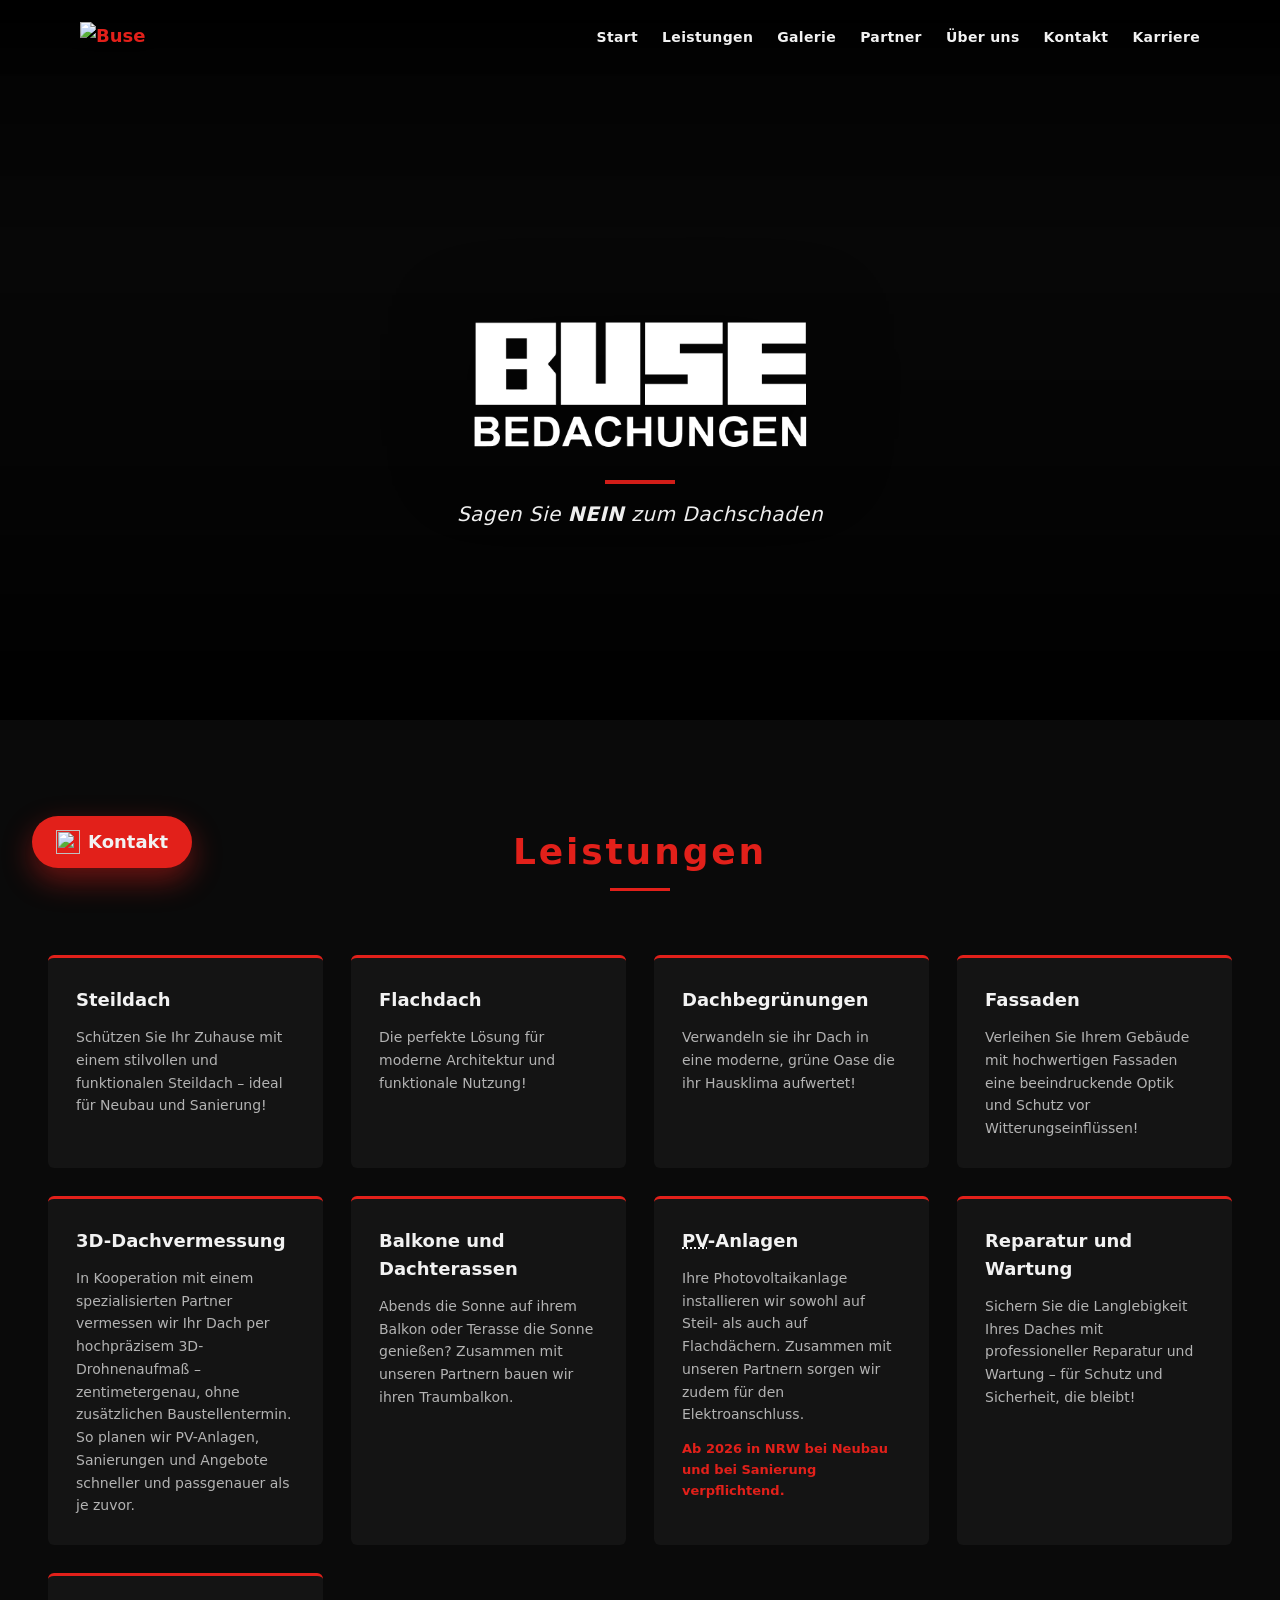
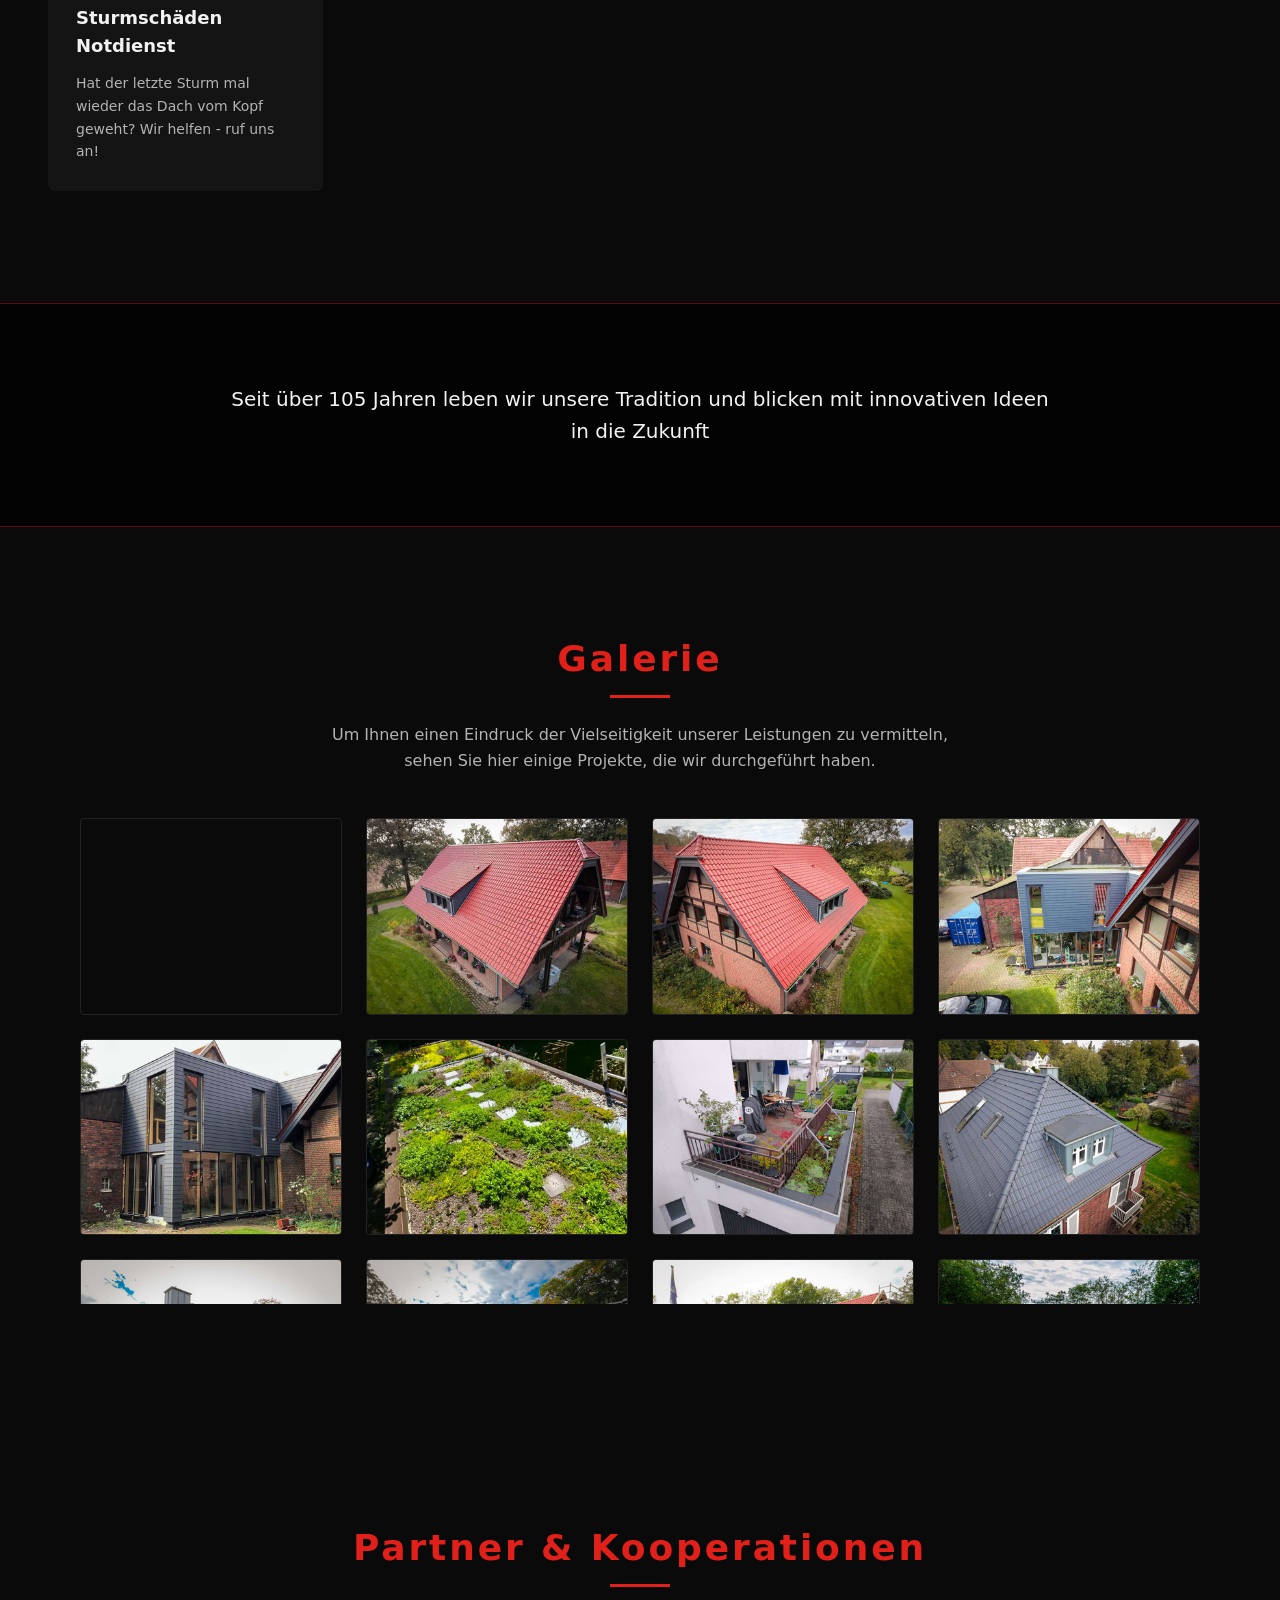
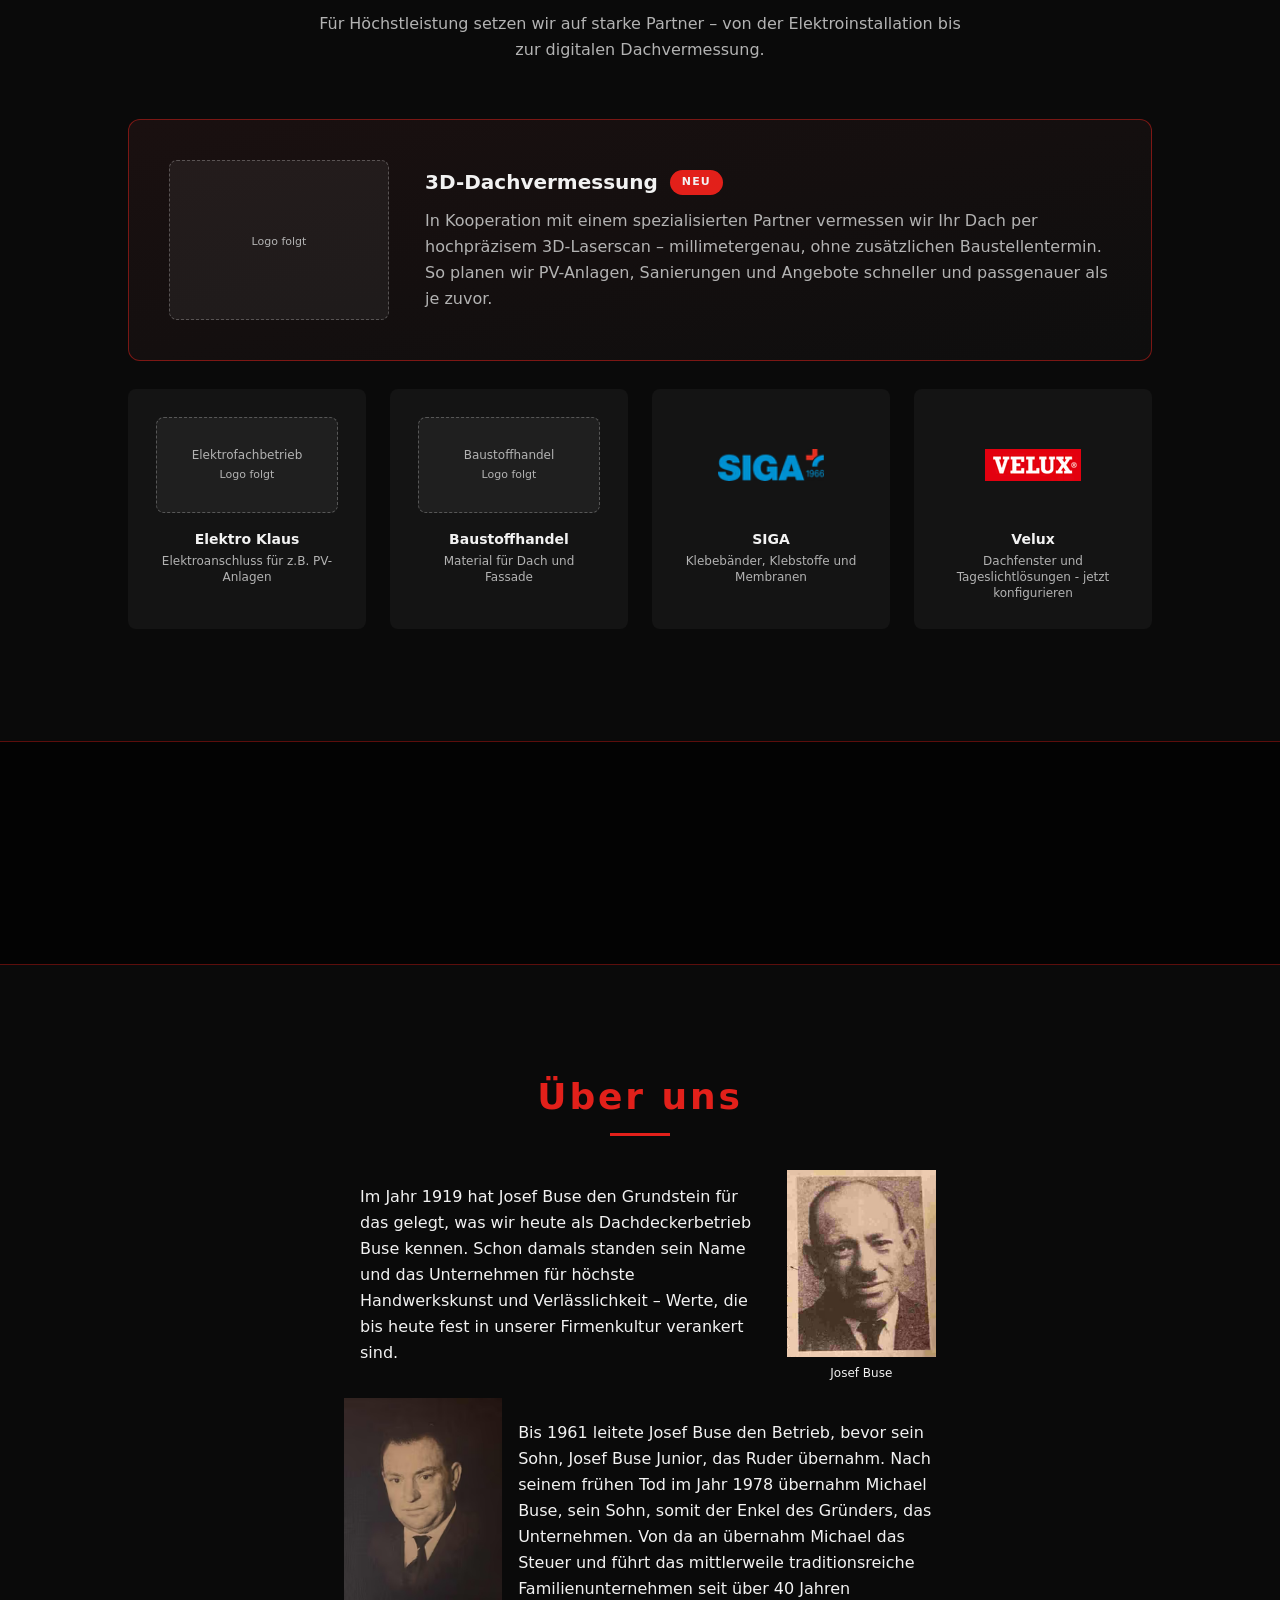
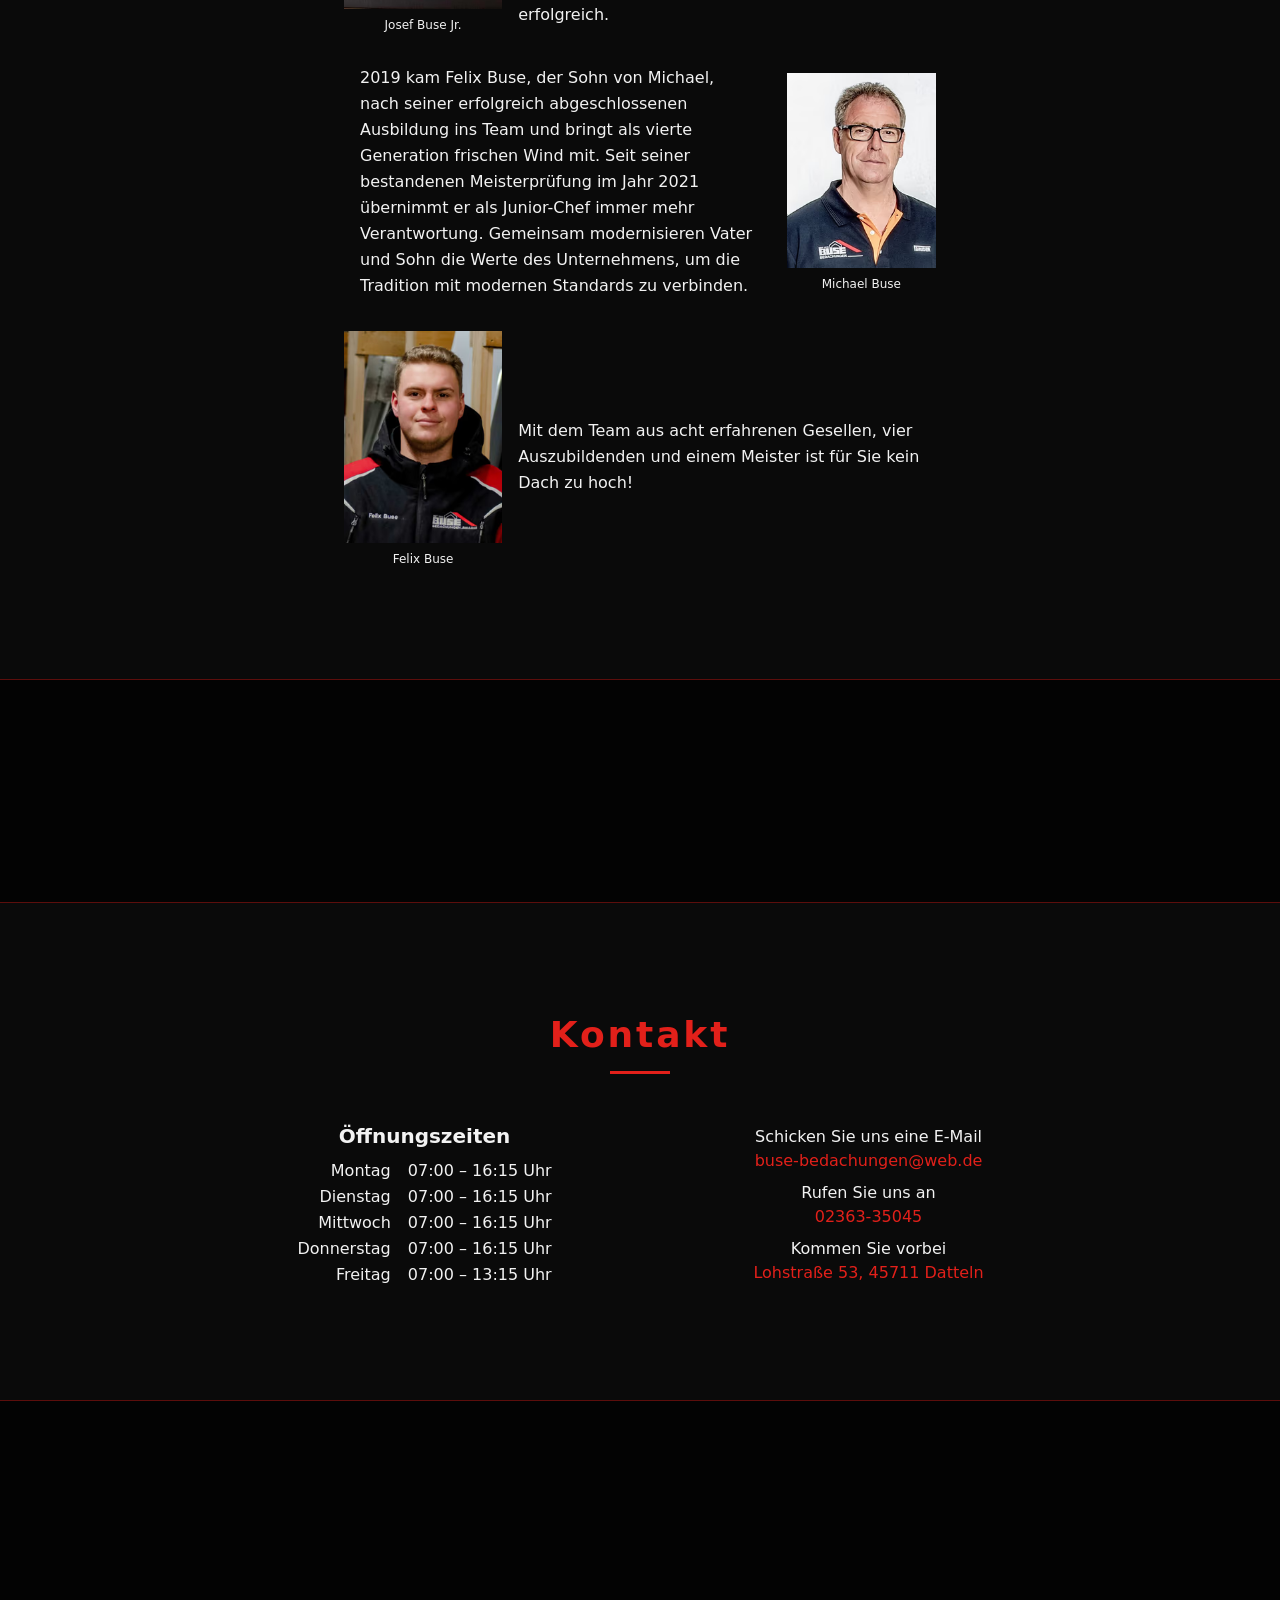
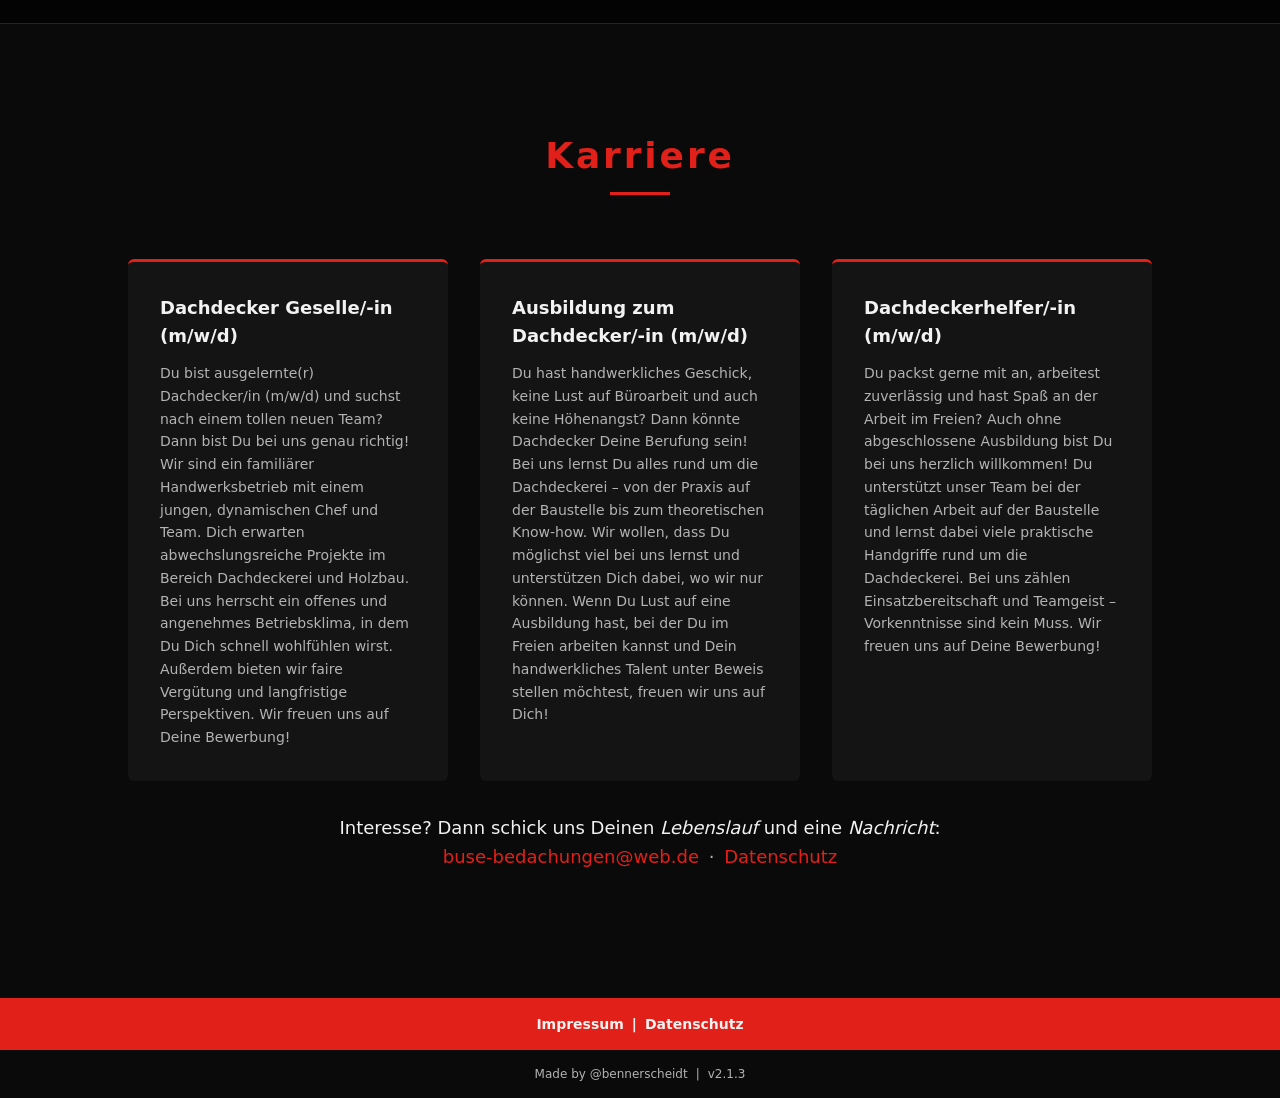
==== index.html @ 9f58c15f "gooooooo" ====
<!DOCTYPE html>
<html lang="de" class="scroll-smooth">

<head>
  <meta charset="UTF-8" />
  <meta name="viewport" content="width=device-width, initial-scale=1.0" />
  
  <script>document.documentElement.classList.add('js');</script>
  <meta name="description" content="Buse Bedachungen bietet Dacharbeiten, Balkons, und Sturmschaden-Notdienste in Datteln. Kontaktieren Sie uns für hochwertige Bedachungen!">
  <meta property="og:title" content="Buse Bedachungen – Dachdecker in Datteln" />
  <meta property="og:description" content="Professionelle Dacharbeiten, Balkon und Sturmschaden-Notdienst in Datteln." />
  <meta property="og:image" content="https://buse-bedachungen.de/logo/BuseLogo.png" />
  <meta property="og:image:alt" content="Logo von Buse Bedachungen" />
  <meta property="og:url" content="https://buse-bedachungen.de" />
  <meta property="og:type" content="website" />
  <meta property="og:locale" content="de_DE" />
  <meta name="twitter:card" content="summary_large_image" />

  <title>Buse Bedachungen | Datteln</title>

  <link rel="icon" type="image/x-icon" href="/logo/favicon.ico">
  <style>*,:after,:before{--tw-border-spacing-x:0;--tw-border-spacing-y:0;--tw-translate-x:0;--tw-translate-y:0;--tw-rotate:0;--tw-skew-x:0;--tw-skew-y:0;--tw-scale-x:1;--tw-scale-y:1;--tw-pan-x: ;--tw-pan-y: ;--tw-pinch-zoom: ;--tw-scroll-snap-strictness:proximity;--tw-gradient-from-position: ;--tw-gradient-via-position: ;--tw-gradient-to-position: ;--tw-ordinal: ;--tw-slashed-zero: ;--tw-numeric-figure: ;--tw-numeric-spacing: ;--tw-numeric-fraction: ;--tw-ring-inset: ;--tw-ring-offset-width:0px;--tw-ring-offset-color:#fff;--tw-ring-color:rgba(59,130,246,.5);--tw-ring-offset-shadow:0 0 #0000;--tw-ring-shadow:0 0 #0000;--tw-shadow:0 0 #0000;--tw-shadow-colored:0 0 #0000;--tw-blur: ;--tw-brightness: ;--tw-contrast: ;--tw-grayscale: ;--tw-hue-rotate: ;--tw-invert: ;--tw-saturate: ;--tw-sepia: ;--tw-drop-shadow: ;--tw-backdrop-blur: ;--tw-backdrop-brightness: ;--tw-backdrop-contrast: ;--tw-backdrop-grayscale: ;--tw-backdrop-hue-rotate: ;--tw-backdrop-invert: ;--tw-backdrop-opacity: ;--tw-backdrop-saturate: ;--tw-backdrop-sepia: ;--tw-contain-size: ;--tw-contain-layout: ;--tw-contain-paint: ;--tw-contain-style: }::backdrop{--tw-border-spacing-x:0;--tw-border-spacing-y:0;--tw-translate-x:0;--tw-translate-y:0;--tw-rotate:0;--tw-skew-x:0;--tw-skew-y:0;--tw-scale-x:1;--tw-scale-y:1;--tw-pan-x: ;--tw-pan-y: ;--tw-pinch-zoom: ;--tw-scroll-snap-strictness:proximity;--tw-gradient-from-position: ;--tw-gradient-via-position: ;--tw-gradient-to-position: ;--tw-ordinal: ;--tw-slashed-zero: ;--tw-numeric-figure: ;--tw-numeric-spacing: ;--tw-numeric-fraction: ;--tw-ring-inset: ;--tw-ring-offset-width:0px;--tw-ring-offset-color:#fff;--tw-ring-color:rgba(59,130,246,.5);--tw-ring-offset-shadow:0 0 #0000;--tw-ring-shadow:0 0 #0000;--tw-shadow:0 0 #0000;--tw-shadow-colored:0 0 #0000;--tw-blur: ;--tw-brightness: ;--tw-contrast: ;--tw-grayscale: ;--tw-hue-rotate: ;--tw-invert: ;--tw-saturate: ;--tw-sepia: ;--tw-drop-shadow: ;--tw-backdrop-blur: ;--tw-backdrop-brightness: ;--tw-backdrop-contrast: ;--tw-backdrop-grayscale: ;--tw-backdrop-hue-rotate: ;--tw-backdrop-invert: ;--tw-backdrop-opacity: ;--tw-backdrop-saturate: ;--tw-backdrop-sepia: ;--tw-contain-size: ;--tw-contain-layout: ;--tw-contain-paint: ;--tw-contain-style: }/*! tailwindcss v3.4.13 | MIT License | https://tailwindcss.com*/*,:after,:before{box-sizing:border-box;border:0 solid #e5e7eb}:after,:before{--tw-content:""}:host,html{line-height:1.5;-webkit-text-size-adjust:100%;-moz-tab-size:4;-o-tab-size:4;tab-size:4;font-family:ui-sans-serif,system-ui,sans-serif,Apple Color Emoji,Segoe UI Emoji,Segoe UI Symbol,Noto Color Emoji;font-feature-settings:normal;font-variation-settings:normal;-webkit-tap-highlight-color:transparent}body{margin:0;line-height:inherit}hr{height:0;color:inherit;border-top-width:1px}abbr:where([title]){-webkit-text-decoration:underline dotted;text-decoration:underline dotted}h1,h2,h3,h4,h5,h6{font-size:inherit;font-weight:inherit}a{color:inherit;text-decoration:inherit}b,strong{font-weight:bolder}code,kbd,pre,samp{font-family:ui-monospace,SFMono-Regular,Menlo,Monaco,Consolas,Liberation Mono,Courier New,monospace;font-feature-settings:normal;font-variation-settings:normal;font-size:1em}small{font-size:80%}sub,sup{font-size:75%;line-height:0;position:relative;vertical-align:baseline}sub{bottom:-.25em}sup{top:-.5em}table{text-indent:0;border-color:inherit;border-collapse:collapse}button,input,optgroup,select,textarea{font-family:inherit;font-feature-settings:inherit;font-variation-settings:inherit;font-size:100%;font-weight:inherit;line-height:inherit;letter-spacing:inherit;color:inherit;margin:0;padding:0}button,select{text-transform:none}button,input:where([type=button]),input:where([type=reset]),input:where([type=submit]){-webkit-appearance:button;background-color:transparent;background-image:none}:-moz-focusring{outline:auto}:-moz-ui-invalid{box-shadow:none}progress{vertical-align:baseline}::-webkit-inner-spin-button,::-webkit-outer-spin-button{height:auto}[type=search]{-webkit-appearance:textfield;outline-offset:-2px}::-webkit-search-decoration{-webkit-appearance:none}::-webkit-file-upload-button{-webkit-appearance:button;font:inherit}summary{display:list-item}blockquote,dd,dl,figure,h1,h2,h3,h4,h5,h6,hr,p,pre{margin:0}fieldset{margin:0}fieldset,legend{padding:0}menu,ol,ul{list-style:none;margin:0;padding:0}dialog{padding:0}textarea{resize:vertical}input::-moz-placeholder,textarea::-moz-placeholder{opacity:1;color:#9ca3af}input::placeholder,textarea::placeholder{opacity:1;color:#9ca3af}[role=button],button{cursor:pointer}:disabled{cursor:default}audio,canvas,embed,iframe,img,object,svg,video{display:block;vertical-align:middle}img,video{max-width:100%;height:auto}[hidden]{display:none}.sr-only{position:absolute;width:1px;height:1px;padding:0;margin:-1px;overflow:hidden;clip:rect(0,0,0,0);white-space:nowrap;border-width:0}.collapse{visibility:collapse}.fixed{position:fixed}.absolute{position:absolute}.relative{position:relative}.inset-0{inset:0}.bottom-28{bottom:7rem}.bottom-4{bottom:1rem}.left-0{left:0}.left-2{left:.5rem}.left-4{left:1rem}.right-0{right:0}.right-2{right:.5rem}.right-4{right:1rem}.top-0{top:0}.top-1\/2{top:50%}.top-4{top:1rem}.-z-10{z-index:-10}.z-10{z-index:10}.z-20{z-index:20}.z-30{z-index:30}.z-40{z-index:40}.m-0{margin:0}.mx-1{margin-left:.25rem;margin-right:.25rem}.mx-8{margin-left:2rem;margin-right:2rem}.mx-auto{margin-left:auto;margin-right:auto}.mb-24{margin-bottom:6rem}.mb-4{margin-bottom:1rem}.mb-6{margin-bottom:1.5rem}.mb-8{margin-bottom:2rem}.ml-2{margin-left:.5rem}.ml-4{margin-left:1rem}.mr-2{margin-right:.5rem}.mt-1{margin-top:.25rem}.mt-10{margin-top:2.5rem}.mt-14{margin-top:3.5rem}.mt-16{margin-top:4rem}.mt-2{margin-top:.5rem}.mt-3{margin-top:.75rem}.mt-4{margin-top:1rem}.mt-6{margin-top:1.5rem}.mt-7{margin-top:1.75rem}.block{display:block}.inline-block{display:inline-block}.inline{display:inline}.flex{display:flex}.inline-flex{display:inline-flex}.table{display:table}.grid{display:grid}.hidden{display:none}.aspect-\[4\/3\]{aspect-ratio:4/3}.h-1{height:.25rem}.h-1\/6{height:16.666667%}.h-24{height:6rem}.h-32{height:8rem}.h-40{height:10rem}.h-5{height:1.25rem}.h-56{height:14rem}.h-7{height:1.75rem}.h-8{height:2rem}.h-\[3px\]{height:3px}.h-\[70vh\]{height:70vh}.h-auto{height:auto}.h-full{height:100%}.h-lvh{height:100lvh}.max-h-64{max-height:16rem}.max-h-\[80vh\]{max-height:80vh}.min-h-\[44px\]{min-height:44px}.w-32{width:8rem}.w-44{width:11rem}.w-5{width:1.25rem}.w-7{width:1.75rem}.w-8{width:2rem}.w-\[60px\]{width:60px}.w-\[70px\]{width:70px}.w-auto{width:auto}.w-full{width:100%}.min-w-\[44px\]{min-width:44px}.max-w-3xl{max-width:48rem}.max-w-5xl{max-width:64rem}.max-w-7xl{max-width:80rem}.max-w-\[90vw\]{max-width:90vw}.max-w-full{max-width:100%}.max-w-none{max-width:none}.max-w-prose{max-width:65ch}.shrink-0{flex-shrink:0}.-translate-y-1\/2{--tw-translate-y:-50%}.-translate-y-1\/2,.rotate-180{transform:translate(var(--tw-translate-x),var(--tw-translate-y)) rotate(var(--tw-rotate)) skewX(var(--tw-skew-x)) skewY(var(--tw-skew-y)) scaleX(var(--tw-scale-x)) scaleY(var(--tw-scale-y))}.rotate-180{--tw-rotate:180deg}.transform{transform:translate(var(--tw-translate-x),var(--tw-translate-y)) rotate(var(--tw-rotate)) skewX(var(--tw-skew-x)) skewY(var(--tw-skew-y)) scaleX(var(--tw-scale-x)) scaleY(var(--tw-scale-y))}.animate-\[pulseGlow_4s_ease-in-out_infinite\]{animation:pulseGlow 4s ease-in-out infinite}.grid-cols-3{grid-template-columns:repeat(3,minmax(0,1fr))}.flex-row{flex-direction:row}.flex-col{flex-direction:column}.flex-col-reverse{flex-direction:column-reverse}.flex-wrap{flex-wrap:wrap}.items-center{align-items:center}.justify-start{justify-content:flex-start}.justify-center{justify-content:center}.justify-between{justify-content:space-between}.justify-around{justify-content:space-around}.gap-1{gap:.25rem}.gap-2{gap:.5rem}.gap-3{gap:.75rem}.gap-4{gap:1rem}.gap-6{gap:1.5rem}.gap-7{gap:1.75rem}.gap-8{gap:2rem}.gap-9{gap:2.25rem}.space-x-6>:not([hidden])~:not([hidden]){--tw-space-x-reverse:0;margin-right:calc(1.5rem*var(--tw-space-x-reverse));margin-left:calc(1.5rem*(1 - var(--tw-space-x-reverse)))}.space-y-2>:not([hidden])~:not([hidden]){--tw-space-y-reverse:0;margin-top:calc(.5rem*(1 - var(--tw-space-y-reverse)));margin-bottom:calc(.5rem*var(--tw-space-y-reverse))}.space-y-4>:not([hidden])~:not([hidden]){--tw-space-y-reverse:0;margin-top:calc(1rem*(1 - var(--tw-space-y-reverse)));margin-bottom:calc(1rem*var(--tw-space-y-reverse))}.space-y-6>:not([hidden])~:not([hidden]){--tw-space-y-reverse:0;margin-top:calc(1.5rem*(1 - var(--tw-space-y-reverse)));margin-bottom:calc(1.5rem*var(--tw-space-y-reverse))}.space-y-8>:not([hidden])~:not([hidden]){--tw-space-y-reverse:0;margin-top:calc(2rem*(1 - var(--tw-space-y-reverse)));margin-bottom:calc(2rem*var(--tw-space-y-reverse))}.divide-y>:not([hidden])~:not([hidden]){--tw-divide-y-reverse:0;border-top-width:calc(1px*(1 - var(--tw-divide-y-reverse)));border-bottom-width:calc(1px*var(--tw-divide-y-reverse))}.divide-white\/10>:not([hidden])~:not([hidden]){border-color:hsla(0,0%,100%,.1)}.overflow-hidden{overflow:hidden}.overflow-y-auto{overflow-y:auto}.scroll-smooth{scroll-behavior:smooth}.rounded{border-radius:.25rem}.rounded-full{border-radius:9999px}.rounded-lg{border-radius:.5rem}.rounded-md{border-radius:.375rem}.rounded-xl{border-radius:.75rem}.border{border-width:1px}.border-y{border-top-width:1px;border-bottom-width:1px}.border-b-2{border-bottom-width:2px}.border-l-\[3px\]{border-left-width:3px}.border-t{border-top-width:1px}.border-t-\[3px\]{border-top-width:3px}.border-dashed{border-style:dashed}.border-\[\#222\]{--tw-border-opacity:1;border-color:rgb(34 34 34/var(--tw-border-opacity))}.border-primary{--tw-border-opacity:1;border-color:rgb(226 32 26/var(--tw-border-opacity))}.border-primary\/40{border-color:rgba(226,32,26,.4)}.border-primary\/50{border-color:rgba(226,32,26,.5)}.border-transparent{border-color:transparent}.border-white\/25{border-color:hsla(0,0%,100%,.25)}.bg-background{--tw-bg-opacity:1;background-color:rgb(10 10 10/var(--tw-bg-opacity))}.bg-black{--tw-bg-opacity:1;background-color:rgb(0 0 0/var(--tw-bg-opacity))}.bg-primary{--tw-bg-opacity:1;background-color:rgb(226 32 26/var(--tw-bg-opacity))}.bg-surface{--tw-bg-opacity:1;background-color:rgb(20 20 20/var(--tw-bg-opacity))}.bg-transparent{background-color:transparent}.bg-white\/5{background-color:hsla(0,0%,100%,.05)}.bg-opacity-65{--tw-bg-opacity:0.65}.bg-\[linear-gradient\(180deg\2c rgba\(0\2c 0\2c 0\2c 0\.75\)_0\%\2c rgba\(0\2c 0\2c 0\2c 0\.25\)_35\%\2c rgba\(0\2c 0\2c 0\2c 0\.55\)_70\%\2c rgba\(0\2c 0\2c 0\2c 0\.92\)_100\%\)\]{background-image:linear-gradient(180deg,rgba(0,0,0,.75),rgba(0,0,0,.25) 35%,rgba(0,0,0,.55) 70%,rgba(0,0,0,.92))}.bg-\[url\(\'\/img\/BackgroundY\.jpg\'\)\]{background-image:url(/img/BackgroundY.jpg)}.bg-gradient-to-b{background-image:linear-gradient(to bottom,var(--tw-gradient-stops))}.bg-gradient-to-br{background-image:linear-gradient(to bottom right,var(--tw-gradient-stops))}.from-\[\#1a1010\]{--tw-gradient-from:#1a1010 var(--tw-gradient-from-position);--tw-gradient-to:rgba(26,16,16,0) var(--tw-gradient-to-position);--tw-gradient-stops:var(--tw-gradient-from),var(--tw-gradient-to)}.from-surface{--tw-gradient-from:#141414 var(--tw-gradient-from-position);--tw-gradient-to:hsla(0,0%,8%,0) var(--tw-gradient-to-position);--tw-gradient-stops:var(--tw-gradient-from),var(--tw-gradient-to)}.to-\[\#0e0e0e\]{--tw-gradient-to:#0e0e0e var(--tw-gradient-to-position)}.to-background{--tw-gradient-to:#0a0a0a var(--tw-gradient-to-position)}.bg-cover{background-size:cover}.bg-center{background-position:50%}.object-contain{-o-object-fit:contain;object-fit:contain}.object-cover{-o-object-fit:cover;object-fit:cover}.p-0{padding:0}.p-12{padding:3rem}.p-4{padding:1rem}.p-6{padding:1.5rem}.p-7{padding:1.75rem}.p-8{padding:2rem}.px-3{padding-left:.75rem;padding-right:.75rem}.px-4{padding-left:1rem;padding-right:1rem}.px-5{padding-left:1.25rem;padding-right:1.25rem}.px-6{padding-left:1.5rem;padding-right:1.5rem}.py-1{padding-top:.25rem;padding-bottom:.25rem}.py-20{padding-top:5rem;padding-bottom:5rem}.py-3{padding-top:.75rem;padding-bottom:.75rem}.py-4{padding-top:1rem;padding-bottom:1rem}.pb-5{padding-bottom:1.25rem}.pb-8{padding-bottom:2rem}.pr-4{padding-right:1rem}.pt-11{padding-top:2.75rem}.pt-4{padding-top:1rem}.pt-6{padding-top:1.5rem}.pt-8{padding-top:2rem}.text-left{text-align:left}.text-center{text-align:center}.text-right{text-align:right}.text-2xl{font-size:1.5rem;line-height:2rem}.text-3xl{font-size:1.875rem;line-height:2.25rem}.text-\[11px\]{font-size:11px}.text-\[13px\]{font-size:13px}.text-lg{font-size:1.125rem;line-height:1.75rem}.text-sm{font-size:.875rem;line-height:1.25rem}.text-xl{font-size:1.25rem;line-height:1.75rem}.text-xs{font-size:.75rem;line-height:1rem}.font-bold{font-weight:700}.font-extrabold{font-weight:800}.font-medium{font-weight:500}.font-normal{font-weight:400}.font-semibold{font-weight:600}.italic{font-style:italic}.leading-relaxed{line-height:1.625}.tracking-\[0\.08em\]{letter-spacing:.08em}.tracking-\[0\.1em\]{letter-spacing:.1em}.tracking-wide{letter-spacing:.025em}.text-muted{--tw-text-opacity:1;color:rgb(179 179 179/var(--tw-text-opacity))}.text-primary{--tw-text-opacity:1;color:rgb(226 32 26/var(--tw-text-opacity))}.text-text{--tw-text-opacity:1;color:rgb(242 242 242/var(--tw-text-opacity))}.shadow{--tw-shadow:0 1px 3px 0 rgba(0,0,0,.1),0 1px 2px -1px rgba(0,0,0,.1);--tw-shadow-colored:0 1px 3px 0 var(--tw-shadow-color),0 1px 2px -1px var(--tw-shadow-color)}.shadow,.shadow-\[0_12px_30px_rgba\(226\2c 32\2c 26\2c 0\.45\)\]{box-shadow:var(--tw-ring-offset-shadow,0 0 #0000),var(--tw-ring-shadow,0 0 #0000),var(--tw-shadow)}.shadow-\[0_12px_30px_rgba\(226\2c 32\2c 26\2c 0\.45\)\]{--tw-shadow:0 12px 30px rgba(226,32,26,.45);--tw-shadow-colored:0 12px 30px var(--tw-shadow-color)}.shadow-\[0_20px_40px_rgba\(0\2c 0\2c 0\2c 0\.55\)\]{--tw-shadow:0 20px 40px rgba(0,0,0,.55);--tw-shadow-colored:0 20px 40px var(--tw-shadow-color)}.shadow-\[0_20px_40px_rgba\(0\2c 0\2c 0\2c 0\.55\)\],.shadow-md{box-shadow:var(--tw-ring-offset-shadow,0 0 #0000),var(--tw-ring-shadow,0 0 #0000),var(--tw-shadow)}.shadow-md{--tw-shadow:0 4px 6px -1px rgba(0,0,0,.1),0 2px 4px -2px rgba(0,0,0,.1);--tw-shadow-colored:0 4px 6px -1px var(--tw-shadow-color),0 2px 4px -2px var(--tw-shadow-color)}.outline{outline-style:solid}.drop-shadow-\[0_10px_40px_rgba\(0\2c 0\2c 0\2c 0\.6\)\]{--tw-drop-shadow:drop-shadow(0 10px 40px rgba(0,0,0,.6))}.drop-shadow-\[0_10px_40px_rgba\(0\2c 0\2c 0\2c 0\.6\)\],.drop-shadow-\[0_2px_8px_rgba\(0\2c 0\2c 0\2c 0\.95\)\]{filter:var(--tw-blur) var(--tw-brightness) var(--tw-contrast) var(--tw-grayscale) var(--tw-hue-rotate) var(--tw-invert) var(--tw-saturate) var(--tw-sepia) var(--tw-drop-shadow)}.drop-shadow-\[0_2px_8px_rgba\(0\2c 0\2c 0\2c 0\.95\)\]{--tw-drop-shadow:drop-shadow(0 2px 8px rgba(0,0,0,.95))}.transition{transition-property:color,background-color,border-color,text-decoration-color,fill,stroke,opacity,box-shadow,transform,filter,-webkit-backdrop-filter;transition-property:color,background-color,border-color,text-decoration-color,fill,stroke,opacity,box-shadow,transform,filter,backdrop-filter;transition-property:color,background-color,border-color,text-decoration-color,fill,stroke,opacity,box-shadow,transform,filter,backdrop-filter,-webkit-backdrop-filter;transition-timing-function:cubic-bezier(.4,0,.2,1);transition-duration:.15s}.transition-colors{transition-property:color,background-color,border-color,text-decoration-color,fill,stroke;transition-timing-function:cubic-bezier(.4,0,.2,1);transition-duration:.15s}.transition-transform{transition-property:transform;transition-timing-function:cubic-bezier(.4,0,.2,1);transition-duration:.15s}.duration-300{transition-duration:.3s}.ease-in-out{transition-timing-function:cubic-bezier(.4,0,.2,1)}:root{--scrollbar-track:#0a0a0a;--scrollbar-thumb:#e2201a;--scrollbar-thumb-hover:#ff5a52}html{scrollbar-width:thin;scrollbar-color:var(--scrollbar-thumb) var(--scrollbar-track)}*{-webkit-tap-highlight-color:transparent}[hidden]{display:none!important}html{scroll-padding-top:6rem}:focus-visible{outline:3px solid #fff;outline-offset:3px;border-radius:2px}.nav-bar-overlay{background-image:linear-gradient(180deg,rgba(0,0,0,.85),rgba(0,0,0,.45),transparent);transition:background-color .3s ease}.nav-bar-overlay.is-scrolled{background-image:none;background-color:#0a0a0a;box-shadow:0 1px 0 rgba(226,32,26,.35)}.addGlow.is-glowing{text-shadow:0 0 5px #e2201a,0 0 10px #e2201a,0 0 20px #e2201a}.js .reveal{opacity:0;transform:translateY(24px);transition:opacity .25s ease,transform .25s ease}.js .reveal.is-revealed{opacity:1;transform:none}@media (prefers-reduced-motion:reduce){.js .reveal{opacity:1;transform:none}}.menu-panel{clip-path:inset(0 0 100% 0);transition:clip-path .35s ease}.menu-panel.is-open{clip-path:inset(0 0 0 0)}.menu-open{height:100dvh;display:flex;flex-direction:column}.menu-open #menu-container{flex:1 1 auto;overscroll-behavior:contain}@keyframes heroLogoFlyIn{0%{transform:translateY(-64px)}to{transform:translateY(0)}}.hero-logo-flyin{animation:heroLogoFlyIn .8s cubic-bezier(.16,1,.3,1) both}@keyframes pulseGlow{0%,to{box-shadow:0 0 0 0 rgba(226,32,26,.35),0 20px 50px rgba(0,0,0,.6)}50%{box-shadow:0 0 0 14px rgba(226,32,26,.05),0 20px 50px rgba(0,0,0,.6)}}@media (prefers-reduced-motion:reduce){*,:after,:before{animation-duration:.01ms!important;animation-iteration-count:1!important;transition-duration:.01ms!important;scroll-behavior:auto!important}}::-webkit-scrollbar{width:12px;height:12px}::-webkit-scrollbar-track{background:var(--scrollbar-track)}::-webkit-scrollbar-thumb{background:var(--scrollbar-thumb);border-radius:6px;border:3px solid var(--scrollbar-track);background-clip:padding-box}::-webkit-scrollbar-thumb:hover{background:var(--scrollbar-thumb-hover);background-clip:padding-box}::-webkit-scrollbar-corner{background:var(--scrollbar-track)}.gallery-limit{height:30.4rem}.gallery-tile picture{display:block;height:100%}.backdrop\:bg-black\/75::backdrop{background-color:rgba(0,0,0,.75)}.hover\:-translate-y-\[3px\]:hover{--tw-translate-y:-3px}.hover\:-translate-y-\[3px\]:hover,.hover\:scale-\[1\.03\]:hover{transform:translate(var(--tw-translate-x),var(--tw-translate-y)) rotate(var(--tw-rotate)) skewX(var(--tw-skew-x)) skewY(var(--tw-skew-y)) scaleX(var(--tw-scale-x)) scaleY(var(--tw-scale-y))}.hover\:scale-\[1\.03\]:hover{--tw-scale-x:1.03;--tw-scale-y:1.03}.hover\:scale-\[1\.04\]:hover{--tw-scale-x:1.04;--tw-scale-y:1.04;transform:translate(var(--tw-translate-x),var(--tw-translate-y)) rotate(var(--tw-rotate)) skewX(var(--tw-skew-x)) skewY(var(--tw-skew-y)) scaleX(var(--tw-scale-x)) scaleY(var(--tw-scale-y))}.hover\:border-primary:hover{--tw-border-opacity:1;border-color:rgb(226 32 26/var(--tw-border-opacity))}.hover\:text-primaryHover:hover{--tw-text-opacity:1;color:rgb(255 90 82/var(--tw-text-opacity))}.hover\:underline:hover{text-decoration-line:underline}.hover\:shadow-\[0_0_0_1px_rgba\(226\2c 32\2c 26\2c 0\.4\)\2c 0_10px_26px_rgba\(226\2c 32\2c 26\2c 0\.18\)\]:hover{--tw-shadow:0 0 0 1px rgba(226,32,26,.4),0 10px 26px rgba(226,32,26,.18);--tw-shadow-colored:0 0 0 1px var(--tw-shadow-color),0 10px 26px var(--tw-shadow-color);box-shadow:var(--tw-ring-offset-shadow,0 0 #0000),var(--tw-ring-shadow,0 0 #0000),var(--tw-shadow)}.hover\:shadow-\[0_16px_40px_rgba\(226\2c 32\2c 26\2c 0\.3\)\]:hover{--tw-shadow:0 16px 40px rgba(226,32,26,.3);--tw-shadow-colored:0 16px 40px var(--tw-shadow-color);box-shadow:var(--tw-ring-offset-shadow,0 0 #0000),var(--tw-ring-shadow,0 0 #0000),var(--tw-shadow)}.focus\:not-sr-only:focus{position:static;width:auto;height:auto;padding:0;margin:0;overflow:visible;clip:auto;white-space:normal}.focus\:absolute:focus{position:absolute}.focus\:left-2:focus{left:.5rem}.focus\:top-2:focus{top:.5rem}.focus\:z-50:focus{z-index:50}.focus\:bg-background:focus{--tw-bg-opacity:1;background-color:rgb(10 10 10/var(--tw-bg-opacity))}.focus\:px-4:focus{padding-left:1rem;padding-right:1rem}.focus\:py-3:focus{padding-top:.75rem;padding-bottom:.75rem}.focus\:text-text:focus{--tw-text-opacity:1;color:rgb(242 242 242/var(--tw-text-opacity))}.focus\:outline:focus{outline-style:solid}.focus\:outline-2:focus{outline-width:2px}.focus\:outline-offset-2:focus{outline-offset:2px}.group:hover .group-hover\:text-primaryHover{--tw-text-opacity:1;color:rgb(255 90 82/var(--tw-text-opacity))}.group:hover .group-hover\:underline{text-decoration-line:underline}@media (min-width:640px){.sm\:bottom-8{bottom:2rem}.sm\:left-8{left:2rem}.sm\:m-4{margin:1rem}.sm\:mt-0{margin-top:0}.sm\:block{display:block}.sm\:grid{display:grid}.sm\:hidden{display:none}.sm\:h-24{height:6rem}.sm\:h-6{height:1.5rem}.sm\:h-\[80vh\]{height:80vh}.sm\:max-h-80{max-height:20rem}.sm\:w-10\/12{width:83.333333%}.sm\:w-24{width:6rem}.sm\:w-56{width:14rem}.sm\:w-6{width:1.5rem}.sm\:w-\[220px\]{width:220px}.sm\:grid-cols-2{grid-template-columns:repeat(2,minmax(0,1fr))}.sm\:grid-cols-\[220px_1fr\]{grid-template-columns:220px 1fr}.sm\:flex-row{flex-direction:row}.sm\:items-start{align-items:flex-start}.sm\:space-x-4>:not([hidden])~:not([hidden]){--tw-space-x-reverse:0;margin-right:calc(1rem*var(--tw-space-x-reverse));margin-left:calc(1rem*(1 - var(--tw-space-x-reverse)))}.sm\:space-y-0>:not([hidden])~:not([hidden]){--tw-space-y-reverse:0;margin-top:calc(0px*(1 - var(--tw-space-y-reverse)));margin-bottom:calc(0px*var(--tw-space-y-reverse))}.sm\:bg-\[url\(\'\/img\/BackgroundX2\.jpg\'\)\]{background-image:url(/img/BackgroundX2.jpg)}.sm\:p-10{padding:2.5rem}.sm\:px-12{padding-left:3rem;padding-right:3rem}.sm\:px-6{padding-left:1.5rem;padding-right:1.5rem}.sm\:py-28{padding-top:7rem;padding-bottom:7rem}.sm\:text-4xl{font-size:2.25rem;line-height:2.5rem}.sm\:shadow-\[5px_5px_15px_5px_rgba\(0\2c 0\2c 0\2c 1\)\]{--tw-shadow:5px 5px 15px 5px #000;--tw-shadow-colored:5px 5px 15px 5px var(--tw-shadow-color);box-shadow:var(--tw-ring-offset-shadow,0 0 #0000),var(--tw-ring-shadow,0 0 #0000),var(--tw-shadow)}}@media (min-width:768px){.md\:fixed{position:fixed}.md\:mx-2{margin-left:.5rem;margin-right:.5rem}.md\:mx-auto{margin-left:auto;margin-right:auto}.md\:block{display:block}.md\:flex{display:flex}.md\:hidden{display:none}.md\:h-36{height:9rem}.md\:w-2\/5{width:40%}.md\:w-3\/4{width:75%}.md\:w-4\/6{width:66.666667%}.md\:text-xl{font-size:1.25rem;line-height:1.75rem}}@media (min-width:1024px){.lg\:w-2\/6{width:33.333333%}.lg\:grid-cols-3{grid-template-columns:repeat(3,minmax(0,1fr))}.lg\:grid-cols-4{grid-template-columns:repeat(4,minmax(0,1fr))}.lg\:items-center{align-items:center}.lg\:px-8{padding-left:2rem;padding-right:2rem}}@media (min-width:1280px){.xl\:mx-16{margin-left:4rem;margin-right:4rem}.xl\:w-1\/2{width:50%}}</style>
</head>
<!--

Hey, cool you're here.
Found something wrong or need a site?

Contact me via github: https://github.com/NilsBennerscheidt

-->



<body class="bg-background text-text">
  
<a href="#main"
  class="sr-only focus:not-sr-only focus:absolute focus:z-50 focus:top-2 focus:left-2 focus:bg-background focus:text-text focus:px-4 focus:py-3 focus:outline focus:outline-2 focus:outline-offset-2">
  Zum Hauptinhalt springen
</a>

<nav class="fixed top-0 z-10 w-full " aria-label="Hauptnavigation">
  <div class="w-full shrink-0 p-4 flex justify-between items-center nav-bar-overlay"
    data-nav-overlay>
    <div class="w-full xl:mx-16 flex justify-between items-center">
      <a id="logo-container" href="#" class="text-lg font-bold text-primary">
        
        <img src="/logo/BuseLogoWeb.svg" alt="Buse Bedachungen – zur Startseite"
          class="h-8 drop-shadow-[0_2px_8px_rgba(0,0,0,0.95)]" width="120" height="32">
      </a>
      <ul class="hidden md:flex space-x-6 text-sm font-semibold tracking-wide">
        <li><a href="#" class="inline-flex items-center min-h-[44px] border-b-2 border-transparent hover:border-primary hover:text-primaryHover transition-colors">Start</a></li>
        <li><a href="#services" class="inline-flex items-center min-h-[44px] border-b-2 border-transparent hover:border-primary hover:text-primaryHover transition-colors">Leistungen</a></li>
        <li><a href="#gallery" class="inline-flex items-center min-h-[44px] border-b-2 border-transparent hover:border-primary hover:text-primaryHover transition-colors">Galerie</a></li>
        <li><a href="#partner" class="inline-flex items-center min-h-[44px] border-b-2 border-transparent hover:border-primary hover:text-primaryHover transition-colors">Partner</a></li>
        <li><a href="#aboutUs" class="inline-flex items-center min-h-[44px] border-b-2 border-transparent hover:border-primary hover:text-primaryHover transition-colors">Über uns</a></li>
        <li><a href="#contact" class="inline-flex items-center min-h-[44px] border-b-2 border-transparent hover:border-primary hover:text-primaryHover transition-colors">Kontakt</a></li>
        <li><a href="#carrer" class="inline-flex items-center min-h-[44px] border-b-2 border-transparent hover:border-primary hover:text-primaryHover transition-colors">Karriere</a></li>
      </ul>
    </div>
    <button id="menu-toggle" type="button" class="md:hidden min-h-[44px] min-w-[44px] flex items-center justify-center"
      aria-expanded="false" aria-controls="menu-container">
      <span class="sr-only">Menü</span>
      <svg class="h-8 w-8" viewBox="0 0 24 24" fill="none" stroke="currentColor" stroke-width="2" aria-hidden="true"
        focusable="false">
        <path stroke-linecap="round" d="M3 6h18M3 12h18M3 18h18" />
      </svg>
    </button>
  </div>
  
  <div id="menu-container"
    class="menu-panel z-30 border-t border-primary/40 bg-gradient-to-b from-surface to-background shadow-[0_20px_40px_rgba(0,0,0,0.55)] overflow-y-auto"
    hidden>
    <ul class="flex flex-col divide-y divide-white/10 px-4 pt-6 pb-8 md:hidden text-center text-xl">
      <li><a href="#" class="block py-4 hover:text-primaryHover">Start</a></li>
      <li><a href="#services" class="block py-4 hover:text-primaryHover">Leistungen</a></li>
      <li><a href="#gallery" class="block py-4 hover:text-primaryHover">Galerie</a></li>
      <li><a href="#partner" class="block py-4 hover:text-primaryHover">Partner</a></li>
      <li><a href="#aboutUs" class="block py-4 hover:text-primaryHover">Über uns</a></li>
      <li><a href="#contact" class="block py-4 hover:text-primaryHover">Kontakt</a></li>
      <li><a href="#carrer" class="block py-4 hover:text-primaryHover">Karriere</a></li>
    </ul>
  </div>
</nav>


  <main id="main">
    
<!-- Background Div -->
<div
  class="fixed top-0 left-0 w-full h-lvh bg-cover bg-center -z-10 sm:bg-[url('/img/BackgroundX2.jpg')] bg-[url('/img/BackgroundY.jpg')]"
  aria-hidden="true">
</div>
<!-- Content Div -->
<div>
  <div id="index-banner" class="relative bg-cover bg-center h-[70vh] sm:h-[80vh]">
    
    <div
      class="absolute inset-0 bg-[linear-gradient(180deg,rgba(0,0,0,0.75)_0%,rgba(0,0,0,0.25)_35%,rgba(0,0,0,0.55)_70%,rgba(0,0,0,0.92)_100%)] flex items-center justify-center">
      <div class="text-center flex flex-col items-center justify-center h-full">
        <div class="h-1/6"></div>
        <h1 class="sr-only">Buse Bedachungen – Dachdecker in Datteln</h1>
        
        <picture>
    <source type="image/avif" srcset="/img/V3xTDrmfqZ-500.avif 500w, /img/V3xTDrmfqZ-800.avif 800w, /img/V3xTDrmfqZ-1200.avif 1200w" sizes="(min-width: 768px) 500px, 90vw">
    <source type="image/webp" srcset="/img/V3xTDrmfqZ-500.webp 500w, /img/V3xTDrmfqZ-800.webp 800w, /img/V3xTDrmfqZ-1200.webp 1200w" sizes="(min-width: 768px) 500px, 90vw">
    <img src="/img/V3xTDrmfqZ-1200.png"
      srcset="/img/V3xTDrmfqZ-500.png 500w, /img/V3xTDrmfqZ-800.png 800w, /img/V3xTDrmfqZ-1200.png 1200w"
      sizes="(min-width: 768px) 500px, 90vw"
      width="1200" height="492"
      alt=""
      loading="eager" decoding="async"
      class="h-auto w-auto mx-8 md:h-36 drop-shadow-[0_10px_40px_rgba(0,0,0,0.6)] hero-logo-flyin" fetchpriority="high">
  </picture>
        <div class="mt-6 h-1 w-[70px] bg-primary" aria-hidden="true"></div>
        <p class="mt-4 text-lg md:text-xl italic tracking-wide">Sagen Sie <b>NEIN</b> zum Dachschaden</p>
      </div>
    </div>
  </div>

  
<div class="fixed left-4 sm:left-8 bottom-4 sm:bottom-8 z-20">
  <a href="#contact"
    class="flex items-center gap-2 min-h-[44px] rounded-full bg-primary px-4 sm:px-6 py-3 font-bold text-text shadow-[0_12px_30px_rgba(226,32,26,0.45)] transition-transform duration-300 hover:-translate-y-[3px] hover:scale-[1.03]" data-contact-jump>
    <img class="h-8 w-8 sm:h-6 sm:w-6" src="/icon/phone.svg" alt="" width="32" height="32" aria-hidden="true">
    <span class="hidden sm:block text-lg">Kontakt</span>
    <span class="sr-only sm:hidden">Kontakt</span>
  </a>
</div>


  <div>
    <aside id="stormBanner" aria-label="Sturmwarnung"
      class="flex flex-row items-center justify-between md:fixed w-full md:w-2/5 lg:w-2/6 p-4 right-0 z-40 bottom-28 bg-primary sm:shadow-[5px_5px_15px_5px_rgba(0,0,0,1)] text-text font-medium" hidden>
      <div>
        <p class="text-xl font-semibold">Hat der letze Sturm ihnen das Dach vom Kopf geweht?</p>
        <a class="inline-flex items-center min-h-[44px] hover:underline" href="mailto:buse-bedachungen@web.de?subject=Sturmschaden%20-%20Name%20einfügen&amp;body=Hallo%2C%0A%0ASchadensbeschreibung%20einfügen.%0A%0ABitte%20fügen%20Sie%20auch%20die%20Bilder%20ein.">
          Kontaktieren Sie uns bei Sturmschäden
        </a>
      </div>
      <a href="#contact" data-contact-jump class="md:mx-2 flex items-center min-h-[44px]">
        <img class="h-32 w-32 sm:h-24 sm:w-24" src="/icon/phone.svg" alt="" width="96" height="96" aria-hidden="true">
        <span class="sr-only">Zum Kontaktbereich</span>
      </a>
    </aside>
  </div>

  <section id="services" class="reveal bg-background px-6 py-20 sm:px-12 sm:py-28" aria-labelledby="services-heading">
    
<div class="text-center">
  <h2 id="services-heading" class="text-2xl sm:text-4xl font-extrabold tracking-[0.08em] text-primary">Leistungen</h2>
  <div class="mx-auto mt-4 h-[3px] w-[60px] bg-primary" aria-hidden="true"></div>
</div>


    <!-- small: accordion -->
    <div class="flex flex-col flex-wrap justify-start sm:hidden space-y-4 mt-10">
      <div class="bg-surface border-l-[3px] border-primary rounded-md overflow-hidden">
        <h3>
          <button type="button" id="acc-btn-1" aria-controls="acc-panel-1"
            aria-expanded="false"
            class="text-lg font-bold w-full text-left accordion-toggle flex justify-between items-center gap-4 min-h-[44px] px-5 py-4">
            <span>Steildach</span>
            <svg class="w-5 h-5 shrink-0 transform transition-transform duration-300 ease-in-out accordion-icon"
              xmlns="http://www.w3.org/2000/svg" fill="none" viewBox="0 0 24 24" stroke="currentColor"
              aria-hidden="true" focusable="false">
              <path stroke-linecap="round" stroke-linejoin="round" stroke-width="2" d="M19 9l-7 7-7-7" />
            </svg>
          </button>
        </h3>
        <div id="acc-panel-1" role="region" aria-labelledby="acc-btn-1"
          class="px-5 pb-5" hidden>
          <p class="leading-relaxed text-sm text-muted">Schützen Sie Ihr Zuhause mit einem stilvollen und funktionalen Steildach – ideal für Neubau und Sanierung!</p>
        </div>
      </div>
      <div class="bg-surface border-l-[3px] border-primary rounded-md overflow-hidden">
        <h3>
          <button type="button" id="acc-btn-2" aria-controls="acc-panel-2"
            aria-expanded="false"
            class="text-lg font-bold w-full text-left accordion-toggle flex justify-between items-center gap-4 min-h-[44px] px-5 py-4">
            <span>Flachdach</span>
            <svg class="w-5 h-5 shrink-0 transform transition-transform duration-300 ease-in-out accordion-icon"
              xmlns="http://www.w3.org/2000/svg" fill="none" viewBox="0 0 24 24" stroke="currentColor"
              aria-hidden="true" focusable="false">
              <path stroke-linecap="round" stroke-linejoin="round" stroke-width="2" d="M19 9l-7 7-7-7" />
            </svg>
          </button>
        </h3>
        <div id="acc-panel-2" role="region" aria-labelledby="acc-btn-2"
          class="px-5 pb-5" hidden>
          <p class="leading-relaxed text-sm text-muted">Die perfekte Lösung für moderne Architektur und funktionale Nutzung!</p>
        </div>
      </div>
      <div class="bg-surface border-l-[3px] border-primary rounded-md overflow-hidden">
        <h3>
          <button type="button" id="acc-btn-3" aria-controls="acc-panel-3"
            aria-expanded="false"
            class="text-lg font-bold w-full text-left accordion-toggle flex justify-between items-center gap-4 min-h-[44px] px-5 py-4">
            <span>Dachbegrünungen</span>
            <svg class="w-5 h-5 shrink-0 transform transition-transform duration-300 ease-in-out accordion-icon"
              xmlns="http://www.w3.org/2000/svg" fill="none" viewBox="0 0 24 24" stroke="currentColor"
              aria-hidden="true" focusable="false">
              <path stroke-linecap="round" stroke-linejoin="round" stroke-width="2" d="M19 9l-7 7-7-7" />
            </svg>
          </button>
        </h3>
        <div id="acc-panel-3" role="region" aria-labelledby="acc-btn-3"
          class="px-5 pb-5" hidden>
          <p class="leading-relaxed text-sm text-muted">Verwandeln sie ihr Dach in eine moderne, grüne Oase die ihr Hausklima aufwertet!</p>
        </div>
      </div>
      <div class="bg-surface border-l-[3px] border-primary rounded-md overflow-hidden">
        <h3>
          <button type="button" id="acc-btn-4" aria-controls="acc-panel-4"
            aria-expanded="false"
            class="text-lg font-bold w-full text-left accordion-toggle flex justify-between items-center gap-4 min-h-[44px] px-5 py-4">
            <span>Fassaden</span>
            <svg class="w-5 h-5 shrink-0 transform transition-transform duration-300 ease-in-out accordion-icon"
              xmlns="http://www.w3.org/2000/svg" fill="none" viewBox="0 0 24 24" stroke="currentColor"
              aria-hidden="true" focusable="false">
              <path stroke-linecap="round" stroke-linejoin="round" stroke-width="2" d="M19 9l-7 7-7-7" />
            </svg>
          </button>
        </h3>
        <div id="acc-panel-4" role="region" aria-labelledby="acc-btn-4"
          class="px-5 pb-5" hidden>
          <p class="leading-relaxed text-sm text-muted">Verleihen Sie Ihrem Gebäude mit hochwertigen Fassaden eine beeindruckende Optik und Schutz vor Witterungseinflüssen!</p>
        </div>
      </div>
      <div class="bg-surface border-l-[3px] border-primary rounded-md overflow-hidden">
        <h3>
          <button type="button" id="acc-btn-5" aria-controls="acc-panel-5"
            aria-expanded="false"
            class="text-lg font-bold w-full text-left accordion-toggle flex justify-between items-center gap-4 min-h-[44px] px-5 py-4">
            <span>3D-Dachvermessung</span>
            <svg class="w-5 h-5 shrink-0 transform transition-transform duration-300 ease-in-out accordion-icon"
              xmlns="http://www.w3.org/2000/svg" fill="none" viewBox="0 0 24 24" stroke="currentColor"
              aria-hidden="true" focusable="false">
              <path stroke-linecap="round" stroke-linejoin="round" stroke-width="2" d="M19 9l-7 7-7-7" />
            </svg>
          </button>
        </h3>
        <div id="acc-panel-5" role="region" aria-labelledby="acc-btn-5"
          class="px-5 pb-5" hidden>
          <p class="leading-relaxed text-sm text-muted">In Kooperation mit einem spezialisierten Partner vermessen wir Ihr Dach per hochpräzisem 3D-Drohnenaufmaß – zentimetergenau, ohne zusätzlichen Baustellentermin. So planen wir PV-Anlagen, Sanierungen und Angebote schneller und passgenauer als je zuvor.</p>
        </div>
      </div>
      <div class="bg-surface border-l-[3px] border-primary rounded-md overflow-hidden">
        <h3>
          <button type="button" id="acc-btn-6" aria-controls="acc-panel-6"
            aria-expanded="false"
            class="text-lg font-bold w-full text-left accordion-toggle flex justify-between items-center gap-4 min-h-[44px] px-5 py-4">
            <span>Balkone und Dachterassen</span>
            <svg class="w-5 h-5 shrink-0 transform transition-transform duration-300 ease-in-out accordion-icon"
              xmlns="http://www.w3.org/2000/svg" fill="none" viewBox="0 0 24 24" stroke="currentColor"
              aria-hidden="true" focusable="false">
              <path stroke-linecap="round" stroke-linejoin="round" stroke-width="2" d="M19 9l-7 7-7-7" />
            </svg>
          </button>
        </h3>
        <div id="acc-panel-6" role="region" aria-labelledby="acc-btn-6"
          class="px-5 pb-5" hidden>
          <p class="leading-relaxed text-sm text-muted">Abends die Sonne auf ihrem Balkon oder Terasse die Sonne genießen? Zusammen mit unseren Partnern bauen wir ihren Traumbalkon.</p>
        </div>
      </div>
      <div class="bg-surface border-l-[3px] border-primary rounded-md overflow-hidden">
        <h3>
          <button type="button" id="acc-btn-7" aria-controls="acc-panel-7"
            aria-expanded="false"
            class="text-lg font-bold w-full text-left accordion-toggle flex justify-between items-center gap-4 min-h-[44px] px-5 py-4">
            <span><abbr title="Photovoltaik">PV</abbr>-Anlagen</span>
            <svg class="w-5 h-5 shrink-0 transform transition-transform duration-300 ease-in-out accordion-icon"
              xmlns="http://www.w3.org/2000/svg" fill="none" viewBox="0 0 24 24" stroke="currentColor"
              aria-hidden="true" focusable="false">
              <path stroke-linecap="round" stroke-linejoin="round" stroke-width="2" d="M19 9l-7 7-7-7" />
            </svg>
          </button>
        </h3>
        <div id="acc-panel-7" role="region" aria-labelledby="acc-btn-7"
          class="px-5 pb-5" hidden>
          <p class="leading-relaxed text-sm text-muted">Ihre Photovoltaikanlage installieren wir sowohl auf Steil- als auch auf Flachdächern. Zusammen mit unseren Partnern sorgen wir zudem für den Elektroanschluss.</p>
          <p class="mt-3 text-[13px] font-bold leading-relaxed text-primary">Ab 2026 in NRW bei Neubau und bei Sanierung verpflichtend.</p>
        </div>
      </div>
      <div class="bg-surface border-l-[3px] border-primary rounded-md overflow-hidden">
        <h3>
          <button type="button" id="acc-btn-8" aria-controls="acc-panel-8"
            aria-expanded="false"
            class="text-lg font-bold w-full text-left accordion-toggle flex justify-between items-center gap-4 min-h-[44px] px-5 py-4">
            <span>Reparatur und Wartung</span>
            <svg class="w-5 h-5 shrink-0 transform transition-transform duration-300 ease-in-out accordion-icon"
              xmlns="http://www.w3.org/2000/svg" fill="none" viewBox="0 0 24 24" stroke="currentColor"
              aria-hidden="true" focusable="false">
              <path stroke-linecap="round" stroke-linejoin="round" stroke-width="2" d="M19 9l-7 7-7-7" />
            </svg>
          </button>
        </h3>
        <div id="acc-panel-8" role="region" aria-labelledby="acc-btn-8"
          class="px-5 pb-5" hidden>
          <p class="leading-relaxed text-sm text-muted">Sichern Sie die Langlebigkeit Ihres Daches mit professioneller Reparatur und Wartung – für Schutz und Sicherheit, die bleibt!</p>
        </div>
      </div>
      <div class="bg-surface border-l-[3px] border-primary rounded-md overflow-hidden">
        <h3>
          <button type="button" id="acc-btn-9" aria-controls="acc-panel-9"
            aria-expanded="false"
            class="text-lg font-bold w-full text-left accordion-toggle flex justify-between items-center gap-4 min-h-[44px] px-5 py-4">
            <span>Sturmschäden Notdienst</span>
            <svg class="w-5 h-5 shrink-0 transform transition-transform duration-300 ease-in-out accordion-icon"
              xmlns="http://www.w3.org/2000/svg" fill="none" viewBox="0 0 24 24" stroke="currentColor"
              aria-hidden="true" focusable="false">
              <path stroke-linecap="round" stroke-linejoin="round" stroke-width="2" d="M19 9l-7 7-7-7" />
            </svg>
          </button>
        </h3>
        <div id="acc-panel-9" role="region" aria-labelledby="acc-btn-9"
          class="px-5 pb-5" hidden>
          <p class="leading-relaxed text-sm text-muted">Hat der letzte Sturm mal wieder das Dach vom Kopf geweht? Wir helfen - ruf uns an!</p>
        </div>
      </div>
    </div>

    <!-- large: card grid -->
    <ul class="hidden sm:grid sm:grid-cols-2 lg:grid-cols-4 gap-7 max-w-7xl mx-auto mt-16">
      <li class="bg-surface border-t-[3px] border-primary rounded-md transition duration-300 hover:scale-[1.03] hover:shadow-[0_0_0_1px_rgba(226,32,26,0.4),0_10px_26px_rgba(226,32,26,0.18)] p-7">
        <h3 class="text-lg font-extrabold">Steildach</h3>
        <p class="mt-3 text-sm leading-relaxed text-muted">Schützen Sie Ihr Zuhause mit einem stilvollen und funktionalen Steildach – ideal für Neubau und Sanierung!</p>
      </li>
      <li class="bg-surface border-t-[3px] border-primary rounded-md transition duration-300 hover:scale-[1.03] hover:shadow-[0_0_0_1px_rgba(226,32,26,0.4),0_10px_26px_rgba(226,32,26,0.18)] p-7">
        <h3 class="text-lg font-extrabold">Flachdach</h3>
        <p class="mt-3 text-sm leading-relaxed text-muted">Die perfekte Lösung für moderne Architektur und funktionale Nutzung!</p>
      </li>
      <li class="bg-surface border-t-[3px] border-primary rounded-md transition duration-300 hover:scale-[1.03] hover:shadow-[0_0_0_1px_rgba(226,32,26,0.4),0_10px_26px_rgba(226,32,26,0.18)] p-7">
        <h3 class="text-lg font-extrabold">Dachbegrünungen</h3>
        <p class="mt-3 text-sm leading-relaxed text-muted">Verwandeln sie ihr Dach in eine moderne, grüne Oase die ihr Hausklima aufwertet!</p>
      </li>
      <li class="bg-surface border-t-[3px] border-primary rounded-md transition duration-300 hover:scale-[1.03] hover:shadow-[0_0_0_1px_rgba(226,32,26,0.4),0_10px_26px_rgba(226,32,26,0.18)] p-7">
        <h3 class="text-lg font-extrabold">Fassaden</h3>
        <p class="mt-3 text-sm leading-relaxed text-muted">Verleihen Sie Ihrem Gebäude mit hochwertigen Fassaden eine beeindruckende Optik und Schutz vor Witterungseinflüssen!</p>
      </li>
      <li class="bg-surface border-t-[3px] border-primary rounded-md transition duration-300 hover:scale-[1.03] hover:shadow-[0_0_0_1px_rgba(226,32,26,0.4),0_10px_26px_rgba(226,32,26,0.18)] p-7">
        <h3 class="text-lg font-extrabold">3D-Dachvermessung</h3>
        <p class="mt-3 text-sm leading-relaxed text-muted">In Kooperation mit einem spezialisierten Partner vermessen wir Ihr Dach per hochpräzisem 3D-Drohnenaufmaß – zentimetergenau, ohne zusätzlichen Baustellentermin. So planen wir PV-Anlagen, Sanierungen und Angebote schneller und passgenauer als je zuvor.</p>
      </li>
      <li class="bg-surface border-t-[3px] border-primary rounded-md transition duration-300 hover:scale-[1.03] hover:shadow-[0_0_0_1px_rgba(226,32,26,0.4),0_10px_26px_rgba(226,32,26,0.18)] p-7">
        <h3 class="text-lg font-extrabold">Balkone und Dachterassen</h3>
        <p class="mt-3 text-sm leading-relaxed text-muted">Abends die Sonne auf ihrem Balkon oder Terasse die Sonne genießen? Zusammen mit unseren Partnern bauen wir ihren Traumbalkon.</p>
      </li>
      <li class="bg-surface border-t-[3px] border-primary rounded-md transition duration-300 hover:scale-[1.03] hover:shadow-[0_0_0_1px_rgba(226,32,26,0.4),0_10px_26px_rgba(226,32,26,0.18)] p-7">
        <h3 class="text-lg font-extrabold"><abbr title="Photovoltaik">PV</abbr>-Anlagen</h3>
        <p class="mt-3 text-sm leading-relaxed text-muted">Ihre Photovoltaikanlage installieren wir sowohl auf Steil- als auch auf Flachdächern. Zusammen mit unseren Partnern sorgen wir zudem für den Elektroanschluss.</p>
        <p class="mt-3 text-[13px] font-bold leading-relaxed text-primary">Ab 2026 in NRW bei Neubau und bei Sanierung verpflichtend.</p>
      </li>
      <li class="bg-surface border-t-[3px] border-primary rounded-md transition duration-300 hover:scale-[1.03] hover:shadow-[0_0_0_1px_rgba(226,32,26,0.4),0_10px_26px_rgba(226,32,26,0.18)] p-7">
        <h3 class="text-lg font-extrabold">Reparatur und Wartung</h3>
        <p class="mt-3 text-sm leading-relaxed text-muted">Sichern Sie die Langlebigkeit Ihres Daches mit professioneller Reparatur und Wartung – für Schutz und Sicherheit, die bleibt!</p>
      </li>
      <li class="bg-surface border-t-[3px] border-primary rounded-md transition duration-300 hover:scale-[1.03] hover:shadow-[0_0_0_1px_rgba(226,32,26,0.4),0_10px_26px_rgba(226,32,26,0.18)] p-7">
        <h3 class="text-lg font-extrabold">Sturmschäden Notdienst</h3>
        <p class="mt-3 text-sm leading-relaxed text-muted">Hat der letzte Sturm mal wieder das Dach vom Kopf geweht? Wir helfen - ruf uns an!</p>
      </li>
    </ul>
  </section>

  <div class="reveal border-y border-primary/40 bg-black bg-opacity-65 h-56 p-12 flex items-center justify-center">
    <p class="text-xl max-w-prose text-center leading-relaxed">Seit über 105 Jahren leben wir unsere Tradition und blicken mit innovativen Ideen in die Zukunft</p>
  </div>

  <section id="gallery" class="reveal bg-background px-6 py-20 sm:px-12 sm:py-28" aria-labelledby="gallery-heading">
    <div class="text-center">
      
<div class="text-center">
  <h2 id="gallery-heading" class="text-2xl sm:text-4xl font-extrabold tracking-[0.08em] text-primary">Galerie</h2>
  <div class="mx-auto mt-4 h-[3px] w-[60px] bg-primary" aria-hidden="true"></div>
  <p class="mt-6 mx-auto max-w-prose leading-relaxed text-muted">Um Ihnen einen Eindruck der Vielseitigkeit unserer Leistungen zu vermitteln, sehen Sie hier einige Projekte, die wir durchgeführt haben.</p>
</div>


      <!-- desktop: grid of buttons that open the lightbox -->
      <div class="hidden md:block max-w-7xl mx-auto px-4 sm:px-6 lg:px-8 pt-11">
        <ul class="grid grid-cols-3 lg:grid-cols-4 gap-6 gallery-limit overflow-y-auto" tabindex="0"
          aria-label="Projektgalerie, scrollbar">
          <li class="relative group">
            <button type="button" data-gallery-index="0" aria-haspopup="dialog"
              class="gallery-tile block w-full aspect-[4/3] overflow-hidden rounded border border-[#222] transition duration-300 hover:scale-[1.04] hover:shadow-[0_16px_40px_rgba(226,32,26,0.3)]">
              <picture>
    <source type="image/avif" srcset="/img/kfaWEozZ1X-400.avif 400w, /img/kfaWEozZ1X-800.avif 800w, /img/kfaWEozZ1X-1200.avif 1200w" sizes="(min-width: 1024px) 25vw, (min-width: 768px) 33vw, 100vw">
    <source type="image/webp" srcset="/img/kfaWEozZ1X-400.webp 400w, /img/kfaWEozZ1X-800.webp 800w, /img/kfaWEozZ1X-1200.webp 1200w" sizes="(min-width: 1024px) 25vw, (min-width: 768px) 33vw, 100vw">
    <img src="/img/kfaWEozZ1X-1200.jpeg"
      srcset="/img/kfaWEozZ1X-400.jpeg 400w, /img/kfaWEozZ1X-800.jpeg 800w, /img/kfaWEozZ1X-1200.jpeg 1200w"
      sizes="(min-width: 1024px) 25vw, (min-width: 768px) 33vw, 100vw"
      width="1200" height="900"
      alt="Wohnhaus mit rot gedecktem Satteldach, Frontansicht"
      loading="lazy" decoding="async"
      class="w-full h-full object-cover">
  </picture>
            </button>
          </li>
          <li class="relative group">
            <button type="button" data-gallery-index="1" aria-haspopup="dialog"
              class="gallery-tile block w-full aspect-[4/3] overflow-hidden rounded border border-[#222] transition duration-300 hover:scale-[1.04] hover:shadow-[0_16px_40px_rgba(226,32,26,0.3)]">
              <picture>
    <source type="image/avif" srcset="/img/Jf6bnAQK4a-400.avif 400w, /img/Jf6bnAQK4a-800.avif 800w, /img/Jf6bnAQK4a-1200.avif 1200w" sizes="(min-width: 1024px) 25vw, (min-width: 768px) 33vw, 100vw">
    <source type="image/webp" srcset="/img/Jf6bnAQK4a-400.webp 400w, /img/Jf6bnAQK4a-800.webp 800w, /img/Jf6bnAQK4a-1200.webp 1200w" sizes="(min-width: 1024px) 25vw, (min-width: 768px) 33vw, 100vw">
    <img src="/img/Jf6bnAQK4a-1200.jpeg"
      srcset="/img/Jf6bnAQK4a-400.jpeg 400w, /img/Jf6bnAQK4a-800.jpeg 800w, /img/Jf6bnAQK4a-1200.jpeg 1200w"
      sizes="(min-width: 1024px) 25vw, (min-width: 768px) 33vw, 100vw"
      width="1200" height="900"
      alt="Dasselbe Wohnhaus von der Seite, mit zwei Gauben"
      loading="lazy" decoding="async"
      class="w-full h-full object-cover">
  </picture>
            </button>
          </li>
          <li class="relative group">
            <button type="button" data-gallery-index="2" aria-haspopup="dialog"
              class="gallery-tile block w-full aspect-[4/3] overflow-hidden rounded border border-[#222] transition duration-300 hover:scale-[1.04] hover:shadow-[0_16px_40px_rgba(226,32,26,0.3)]">
              <picture>
    <source type="image/avif" srcset="/img/7tpjqGMTdU-400.avif 400w, /img/7tpjqGMTdU-800.avif 800w, /img/7tpjqGMTdU-1200.avif 1200w" sizes="(min-width: 1024px) 25vw, (min-width: 768px) 33vw, 100vw">
    <source type="image/webp" srcset="/img/7tpjqGMTdU-400.webp 400w, /img/7tpjqGMTdU-800.webp 800w, /img/7tpjqGMTdU-1200.webp 1200w" sizes="(min-width: 1024px) 25vw, (min-width: 768px) 33vw, 100vw">
    <img src="/img/7tpjqGMTdU-1200.jpeg"
      srcset="/img/7tpjqGMTdU-400.jpeg 400w, /img/7tpjqGMTdU-800.jpeg 800w, /img/7tpjqGMTdU-1200.jpeg 1200w"
      sizes="(min-width: 1024px) 25vw, (min-width: 768px) 33vw, 100vw"
      width="1200" height="900"
      alt="Dasselbe Wohnhaus schräg von hinten, mit Fachwerkgiebel"
      loading="lazy" decoding="async"
      class="w-full h-full object-cover">
  </picture>
            </button>
          </li>
          <li class="relative group">
            <button type="button" data-gallery-index="3" aria-haspopup="dialog"
              class="gallery-tile block w-full aspect-[4/3] overflow-hidden rounded border border-[#222] transition duration-300 hover:scale-[1.04] hover:shadow-[0_16px_40px_rgba(226,32,26,0.3)]">
              <picture>
    <source type="image/avif" srcset="/img/1VctNmd6ak-400.avif 400w, /img/1VctNmd6ak-800.avif 800w, /img/1VctNmd6ak-1200.avif 1200w" sizes="(min-width: 1024px) 25vw, (min-width: 768px) 33vw, 100vw">
    <source type="image/webp" srcset="/img/1VctNmd6ak-400.webp 400w, /img/1VctNmd6ak-800.webp 800w, /img/1VctNmd6ak-1200.webp 1200w" sizes="(min-width: 1024px) 25vw, (min-width: 768px) 33vw, 100vw">
    <img src="/img/1VctNmd6ak-1200.jpeg"
      srcset="/img/1VctNmd6ak-400.jpeg 400w, /img/1VctNmd6ak-800.jpeg 800w, /img/1VctNmd6ak-1200.jpeg 1200w"
      sizes="(min-width: 1024px) 25vw, (min-width: 768px) 33vw, 100vw"
      width="1200" height="900"
      alt="Anbau mit dunkler Metallfassade und flach geneigtem Dach"
      loading="lazy" decoding="async"
      class="w-full h-full object-cover">
  </picture>
            </button>
          </li>
          <li class="relative group">
            <button type="button" data-gallery-index="4" aria-haspopup="dialog"
              class="gallery-tile block w-full aspect-[4/3] overflow-hidden rounded border border-[#222] transition duration-300 hover:scale-[1.04] hover:shadow-[0_16px_40px_rgba(226,32,26,0.3)]">
              <picture>
    <source type="image/avif" srcset="/img/5RQy4TX0V7-400.avif 400w, /img/5RQy4TX0V7-800.avif 800w, /img/5RQy4TX0V7-1200.avif 1200w" sizes="(min-width: 1024px) 25vw, (min-width: 768px) 33vw, 100vw">
    <source type="image/webp" srcset="/img/5RQy4TX0V7-400.webp 400w, /img/5RQy4TX0V7-800.webp 800w, /img/5RQy4TX0V7-1200.webp 1200w" sizes="(min-width: 1024px) 25vw, (min-width: 768px) 33vw, 100vw">
    <img src="/img/5RQy4TX0V7-1200.jpeg"
      srcset="/img/5RQy4TX0V7-400.jpeg 400w, /img/5RQy4TX0V7-800.jpeg 800w, /img/5RQy4TX0V7-1200.jpeg 1200w"
      sizes="(min-width: 1024px) 25vw, (min-width: 768px) 33vw, 100vw"
      width="1200" height="900"
      alt="Derselbe Anbau aus der Nähe, mit bodentiefen Fenstern"
      loading="lazy" decoding="async"
      class="w-full h-full object-cover">
  </picture>
            </button>
          </li>
          <li class="relative group">
            <button type="button" data-gallery-index="5" aria-haspopup="dialog"
              class="gallery-tile block w-full aspect-[4/3] overflow-hidden rounded border border-[#222] transition duration-300 hover:scale-[1.04] hover:shadow-[0_16px_40px_rgba(226,32,26,0.3)]">
              <picture>
    <source type="image/avif" srcset="/img/7yawCQbBqE-400.avif 400w, /img/7yawCQbBqE-800.avif 800w" sizes="(min-width: 1024px) 25vw, (min-width: 768px) 33vw, 100vw">
    <source type="image/webp" srcset="/img/7yawCQbBqE-400.webp 400w, /img/7yawCQbBqE-800.webp 800w" sizes="(min-width: 1024px) 25vw, (min-width: 768px) 33vw, 100vw">
    <img src="/img/7yawCQbBqE-800.jpeg"
      srcset="/img/7yawCQbBqE-400.jpeg 400w, /img/7yawCQbBqE-800.jpeg 800w"
      sizes="(min-width: 1024px) 25vw, (min-width: 768px) 33vw, 100vw"
      width="800" height="601"
      alt="Begrüntes Flachdach mit Sedumbewuchs und Kiesstreifen"
      loading="lazy" decoding="async"
      class="w-full h-full object-cover">
  </picture>
            </button>
          </li>
          <li class="relative group">
            <button type="button" data-gallery-index="6" aria-haspopup="dialog"
              class="gallery-tile block w-full aspect-[4/3] overflow-hidden rounded border border-[#222] transition duration-300 hover:scale-[1.04] hover:shadow-[0_16px_40px_rgba(226,32,26,0.3)]">
              <picture>
    <source type="image/avif" srcset="/img/QsqCYOqPrh-400.avif 400w, /img/QsqCYOqPrh-800.avif 800w, /img/QsqCYOqPrh-1200.avif 1200w" sizes="(min-width: 1024px) 25vw, (min-width: 768px) 33vw, 100vw">
    <source type="image/webp" srcset="/img/QsqCYOqPrh-400.webp 400w, /img/QsqCYOqPrh-800.webp 800w, /img/QsqCYOqPrh-1200.webp 1200w" sizes="(min-width: 1024px) 25vw, (min-width: 768px) 33vw, 100vw">
    <img src="/img/QsqCYOqPrh-1200.jpeg"
      srcset="/img/QsqCYOqPrh-400.jpeg 400w, /img/QsqCYOqPrh-800.jpeg 800w, /img/QsqCYOqPrh-1200.jpeg 1200w"
      sizes="(min-width: 1024px) 25vw, (min-width: 768px) 33vw, 100vw"
      width="1200" height="900"
      alt="Begrüntes Flachdach aus der Vogelperspektive"
      loading="lazy" decoding="async"
      class="w-full h-full object-cover">
  </picture>
            </button>
          </li>
          <li class="relative group">
            <button type="button" data-gallery-index="7" aria-haspopup="dialog"
              class="gallery-tile block w-full aspect-[4/3] overflow-hidden rounded border border-[#222] transition duration-300 hover:scale-[1.04] hover:shadow-[0_16px_40px_rgba(226,32,26,0.3)]">
              <picture>
    <source type="image/avif" srcset="/img/zeaSGCaXXN-400.avif 400w, /img/zeaSGCaXXN-800.avif 800w, /img/zeaSGCaXXN-1200.avif 1200w" sizes="(min-width: 1024px) 25vw, (min-width: 768px) 33vw, 100vw">
    <source type="image/webp" srcset="/img/zeaSGCaXXN-400.webp 400w, /img/zeaSGCaXXN-800.webp 800w, /img/zeaSGCaXXN-1200.webp 1200w" sizes="(min-width: 1024px) 25vw, (min-width: 768px) 33vw, 100vw">
    <img src="/img/zeaSGCaXXN-1200.jpeg"
      srcset="/img/zeaSGCaXXN-400.jpeg 400w, /img/zeaSGCaXXN-800.jpeg 800w, /img/zeaSGCaXXN-1200.jpeg 1200w"
      sizes="(min-width: 1024px) 25vw, (min-width: 768px) 33vw, 100vw"
      width="1200" height="900"
      alt="Steildach mit Erker, in dunklen Ziegeln gedeckt"
      loading="lazy" decoding="async"
      class="w-full h-full object-cover">
  </picture>
            </button>
          </li>
          <li class="relative group">
            <button type="button" data-gallery-index="8" aria-haspopup="dialog"
              class="gallery-tile block w-full aspect-[4/3] overflow-hidden rounded border border-[#222] transition duration-300 hover:scale-[1.04] hover:shadow-[0_16px_40px_rgba(226,32,26,0.3)]">
              <picture>
    <source type="image/avif" srcset="/img/oOTzD8XDTR-400.avif 400w, /img/oOTzD8XDTR-800.avif 800w, /img/oOTzD8XDTR-1200.avif 1200w" sizes="(min-width: 1024px) 25vw, (min-width: 768px) 33vw, 100vw">
    <source type="image/webp" srcset="/img/oOTzD8XDTR-400.webp 400w, /img/oOTzD8XDTR-800.webp 800w, /img/oOTzD8XDTR-1200.webp 1200w" sizes="(min-width: 1024px) 25vw, (min-width: 768px) 33vw, 100vw">
    <img src="/img/oOTzD8XDTR-1200.jpeg"
      srcset="/img/oOTzD8XDTR-400.jpeg 400w, /img/oOTzD8XDTR-800.jpeg 800w, /img/oOTzD8XDTR-1200.jpeg 1200w"
      sizes="(min-width: 1024px) 25vw, (min-width: 768px) 33vw, 100vw"
      width="1200" height="900"
      alt="Dasselbe Steildach von der Giebelseite"
      loading="lazy" decoding="async"
      class="w-full h-full object-cover">
  </picture>
            </button>
          </li>
          <li class="relative group">
            <button type="button" data-gallery-index="9" aria-haspopup="dialog"
              class="gallery-tile block w-full aspect-[4/3] overflow-hidden rounded border border-[#222] transition duration-300 hover:scale-[1.04] hover:shadow-[0_16px_40px_rgba(226,32,26,0.3)]">
              <picture>
    <source type="image/avif" srcset="/img/_vilixxS-B-400.avif 400w, /img/_vilixxS-B-800.avif 800w, /img/_vilixxS-B-1200.avif 1200w" sizes="(min-width: 1024px) 25vw, (min-width: 768px) 33vw, 100vw">
    <source type="image/webp" srcset="/img/_vilixxS-B-400.webp 400w, /img/_vilixxS-B-800.webp 800w, /img/_vilixxS-B-1200.webp 1200w" sizes="(min-width: 1024px) 25vw, (min-width: 768px) 33vw, 100vw">
    <img src="/img/_vilixxS-B-1200.jpeg"
      srcset="/img/_vilixxS-B-400.jpeg 400w, /img/_vilixxS-B-800.jpeg 800w, /img/_vilixxS-B-1200.jpeg 1200w"
      sizes="(min-width: 1024px) 25vw, (min-width: 768px) 33vw, 100vw"
      width="1200" height="900"
      alt="Detail des Erkers mit sauber gearbeiteter Kehle"
      loading="lazy" decoding="async"
      class="w-full h-full object-cover">
  </picture>
            </button>
          </li>
          <li class="relative group">
            <button type="button" data-gallery-index="10" aria-haspopup="dialog"
              class="gallery-tile block w-full aspect-[4/3] overflow-hidden rounded border border-[#222] transition duration-300 hover:scale-[1.04] hover:shadow-[0_16px_40px_rgba(226,32,26,0.3)]">
              <picture>
    <source type="image/avif" srcset="/img/GnJkpd5fV9-400.avif 400w, /img/GnJkpd5fV9-800.avif 800w, /img/GnJkpd5fV9-1200.avif 1200w" sizes="(min-width: 1024px) 25vw, (min-width: 768px) 33vw, 100vw">
    <source type="image/webp" srcset="/img/GnJkpd5fV9-400.webp 400w, /img/GnJkpd5fV9-800.webp 800w, /img/GnJkpd5fV9-1200.webp 1200w" sizes="(min-width: 1024px) 25vw, (min-width: 768px) 33vw, 100vw">
    <img src="/img/GnJkpd5fV9-1200.jpeg"
      srcset="/img/GnJkpd5fV9-400.jpeg 400w, /img/GnJkpd5fV9-800.jpeg 800w, /img/GnJkpd5fV9-1200.jpeg 1200w"
      sizes="(min-width: 1024px) 25vw, (min-width: 768px) 33vw, 100vw"
      width="1200" height="900"
      alt="Dach des Dattelner Stadtmuseums nach der Sanierung"
      loading="lazy" decoding="async"
      class="w-full h-full object-cover">
  </picture>
            </button>
          </li>
          <li class="relative group">
            <button type="button" data-gallery-index="11" aria-haspopup="dialog"
              class="gallery-tile block w-full aspect-[4/3] overflow-hidden rounded border border-[#222] transition duration-300 hover:scale-[1.04] hover:shadow-[0_16px_40px_rgba(226,32,26,0.3)]">
              <picture>
    <source type="image/avif" srcset="/img/D6P24a0EdH-400.avif 400w, /img/D6P24a0EdH-800.avif 800w, /img/D6P24a0EdH-1200.avif 1200w" sizes="(min-width: 1024px) 25vw, (min-width: 768px) 33vw, 100vw">
    <source type="image/webp" srcset="/img/D6P24a0EdH-400.webp 400w, /img/D6P24a0EdH-800.webp 800w, /img/D6P24a0EdH-1200.webp 1200w" sizes="(min-width: 1024px) 25vw, (min-width: 768px) 33vw, 100vw">
    <img src="/img/D6P24a0EdH-1200.jpeg"
      srcset="/img/D6P24a0EdH-400.jpeg 400w, /img/D6P24a0EdH-800.jpeg 800w, /img/D6P24a0EdH-1200.jpeg 1200w"
      sizes="(min-width: 1024px) 25vw, (min-width: 768px) 33vw, 100vw"
      width="1200" height="900"
      alt="Dach des Dattelner Stadtmuseums, Detail des Dachreiters"
      loading="lazy" decoding="async"
      class="w-full h-full object-cover">
  </picture>
            </button>
          </li>
          <li class="relative group">
            <button type="button" data-gallery-index="12" aria-haspopup="dialog"
              class="gallery-tile block w-full aspect-[4/3] overflow-hidden rounded border border-[#222] transition duration-300 hover:scale-[1.04] hover:shadow-[0_16px_40px_rgba(226,32,26,0.3)]">
              <picture>
    <source type="image/avif" srcset="/img/_SB68GptQw-400.avif 400w, /img/_SB68GptQw-800.avif 800w, /img/_SB68GptQw-1200.avif 1200w" sizes="(min-width: 1024px) 25vw, (min-width: 768px) 33vw, 100vw">
    <source type="image/webp" srcset="/img/_SB68GptQw-400.webp 400w, /img/_SB68GptQw-800.webp 800w, /img/_SB68GptQw-1200.webp 1200w" sizes="(min-width: 1024px) 25vw, (min-width: 768px) 33vw, 100vw">
    <img src="/img/_SB68GptQw-1200.jpeg"
      srcset="/img/_SB68GptQw-400.jpeg 400w, /img/_SB68GptQw-800.jpeg 800w, /img/_SB68GptQw-1200.jpeg 1200w"
      sizes="(min-width: 1024px) 25vw, (min-width: 768px) 33vw, 100vw"
      width="1200" height="900"
      alt="Hausfassade vollflächig mit Schiefer verkleidet"
      loading="lazy" decoding="async"
      class="w-full h-full object-cover">
  </picture>
            </button>
          </li>
          <li class="relative group">
            <button type="button" data-gallery-index="13" aria-haspopup="dialog"
              class="gallery-tile block w-full aspect-[4/3] overflow-hidden rounded border border-[#222] transition duration-300 hover:scale-[1.04] hover:shadow-[0_16px_40px_rgba(226,32,26,0.3)]">
              <picture>
    <source type="image/avif" srcset="/img/TFlGpkS7JF-400.avif 400w, /img/TFlGpkS7JF-800.avif 800w, /img/TFlGpkS7JF-1200.avif 1200w" sizes="(min-width: 1024px) 25vw, (min-width: 768px) 33vw, 100vw">
    <source type="image/webp" srcset="/img/TFlGpkS7JF-400.webp 400w, /img/TFlGpkS7JF-800.webp 800w, /img/TFlGpkS7JF-1200.webp 1200w" sizes="(min-width: 1024px) 25vw, (min-width: 768px) 33vw, 100vw">
    <img src="/img/TFlGpkS7JF-1200.jpeg"
      srcset="/img/TFlGpkS7JF-400.jpeg 400w, /img/TFlGpkS7JF-800.jpeg 800w, /img/TFlGpkS7JF-1200.jpeg 1200w"
      sizes="(min-width: 1024px) 25vw, (min-width: 768px) 33vw, 100vw"
      width="1200" height="900"
      alt="Schieferfassade im Detail, mit sichtbarer Deckung"
      loading="lazy" decoding="async"
      class="w-full h-full object-cover">
  </picture>
            </button>
          </li>
          <li class="relative group">
            <button type="button" data-gallery-index="14" aria-haspopup="dialog"
              class="gallery-tile block w-full aspect-[4/3] overflow-hidden rounded border border-[#222] transition duration-300 hover:scale-[1.04] hover:shadow-[0_16px_40px_rgba(226,32,26,0.3)]">
              <picture>
    <source type="image/avif" srcset="/img/ZQCyHN51DE-400.avif 400w, /img/ZQCyHN51DE-800.avif 800w, /img/ZQCyHN51DE-1200.avif 1200w" sizes="(min-width: 1024px) 25vw, (min-width: 768px) 33vw, 100vw">
    <source type="image/webp" srcset="/img/ZQCyHN51DE-400.webp 400w, /img/ZQCyHN51DE-800.webp 800w, /img/ZQCyHN51DE-1200.webp 1200w" sizes="(min-width: 1024px) 25vw, (min-width: 768px) 33vw, 100vw">
    <img src="/img/ZQCyHN51DE-1200.jpeg"
      srcset="/img/ZQCyHN51DE-400.jpeg 400w, /img/ZQCyHN51DE-800.jpeg 800w, /img/ZQCyHN51DE-1200.jpeg 1200w"
      sizes="(min-width: 1024px) 25vw, (min-width: 768px) 33vw, 100vw"
      width="1200" height="900"
      alt="Flachdach mit umlaufender Zinkblech-Attika"
      loading="lazy" decoding="async"
      class="w-full h-full object-cover">
  </picture>
            </button>
          </li>
          <li class="relative group">
            <button type="button" data-gallery-index="15" aria-haspopup="dialog"
              class="gallery-tile block w-full aspect-[4/3] overflow-hidden rounded border border-[#222] transition duration-300 hover:scale-[1.04] hover:shadow-[0_16px_40px_rgba(226,32,26,0.3)]">
              <picture>
    <source type="image/avif" srcset="/img/vaX6UfszK2-400.avif 400w, /img/vaX6UfszK2-800.avif 800w, /img/vaX6UfszK2-1200.avif 1200w" sizes="(min-width: 1024px) 25vw, (min-width: 768px) 33vw, 100vw">
    <source type="image/webp" srcset="/img/vaX6UfszK2-400.webp 400w, /img/vaX6UfszK2-800.webp 800w, /img/vaX6UfszK2-1200.webp 1200w" sizes="(min-width: 1024px) 25vw, (min-width: 768px) 33vw, 100vw">
    <img src="/img/vaX6UfszK2-1200.jpeg"
      srcset="/img/vaX6UfszK2-400.jpeg 400w, /img/vaX6UfszK2-800.jpeg 800w, /img/vaX6UfszK2-1200.jpeg 1200w"
      sizes="(min-width: 1024px) 25vw, (min-width: 768px) 33vw, 100vw"
      width="1200" height="900"
      alt="Großflächiges Flachdach mit Zinkblech-Kante, Gesamtansicht"
      loading="lazy" decoding="async"
      class="w-full h-full object-cover">
  </picture>
            </button>
          </li>
          <li class="relative group">
            <button type="button" data-gallery-index="16" aria-haspopup="dialog"
              class="gallery-tile block w-full aspect-[4/3] overflow-hidden rounded border border-[#222] transition duration-300 hover:scale-[1.04] hover:shadow-[0_16px_40px_rgba(226,32,26,0.3)]">
              <picture>
    <source type="image/avif" srcset="/img/QbqrcOmdee-400.avif 400w, /img/QbqrcOmdee-800.avif 800w, /img/QbqrcOmdee-1200.avif 1200w" sizes="(min-width: 1024px) 25vw, (min-width: 768px) 33vw, 100vw">
    <source type="image/webp" srcset="/img/QbqrcOmdee-400.webp 400w, /img/QbqrcOmdee-800.webp 800w, /img/QbqrcOmdee-1200.webp 1200w" sizes="(min-width: 1024px) 25vw, (min-width: 768px) 33vw, 100vw">
    <img src="/img/QbqrcOmdee-1200.jpeg"
      srcset="/img/QbqrcOmdee-400.jpeg 400w, /img/QbqrcOmdee-800.jpeg 800w, /img/QbqrcOmdee-1200.jpeg 1200w"
      sizes="(min-width: 1024px) 25vw, (min-width: 768px) 33vw, 100vw"
      width="1200" height="900"
      alt="Dasselbe Flachdach aus der Vogelperspektive"
      loading="lazy" decoding="async"
      class="w-full h-full object-cover">
  </picture>
            </button>
          </li>
          <li class="relative group">
            <button type="button" data-gallery-index="17" aria-haspopup="dialog"
              class="gallery-tile block w-full aspect-[4/3] overflow-hidden rounded border border-[#222] transition duration-300 hover:scale-[1.04] hover:shadow-[0_16px_40px_rgba(226,32,26,0.3)]">
              <picture>
    <source type="image/avif" srcset="/img/269ULG09Y_-400.avif 400w, /img/269ULG09Y_-800.avif 800w, /img/269ULG09Y_-1200.avif 1200w" sizes="(min-width: 1024px) 25vw, (min-width: 768px) 33vw, 100vw">
    <source type="image/webp" srcset="/img/269ULG09Y_-400.webp 400w, /img/269ULG09Y_-800.webp 800w, /img/269ULG09Y_-1200.webp 1200w" sizes="(min-width: 1024px) 25vw, (min-width: 768px) 33vw, 100vw">
    <img src="/img/269ULG09Y_-1200.jpeg"
      srcset="/img/269ULG09Y_-400.jpeg 400w, /img/269ULG09Y_-800.jpeg 800w, /img/269ULG09Y_-1200.jpeg 1200w"
      sizes="(min-width: 1024px) 25vw, (min-width: 768px) 33vw, 100vw"
      width="1200" height="900"
      alt="Anschlussdetail zwischen Flachdach und Zinkblech-Attika"
      loading="lazy" decoding="async"
      class="w-full h-full object-cover">
  </picture>
            </button>
          </li>
        </ul>
      </div>

      <!-- mobile: inline carousel -->
      <div id="carousel" class="md:hidden mt-4" role="group" aria-roledescription="Karussell"
        aria-label="Projektgalerie">
        <picture>
          <img class="mx-auto max-w-full max-h-64 sm:max-h-80 object-contain rounded-lg" alt="" decoding="async">
        </picture>
        <p data-status role="status" class="mt-2 text-sm"></p>
        <div class="flex justify-center gap-4 mt-2">
          <button type="button" data-prev
            class="min-h-[44px] min-w-[44px] flex items-center justify-center rounded-full">
            
<svg class="h-7 w-7" xmlns="http://www.w3.org/2000/svg" viewBox="0 0 24 24" fill="none"
  stroke="currentColor" stroke-width="2" aria-hidden="true" focusable="false">
  <path stroke-linecap="round" stroke-linejoin="round" d="M15 19l-7-7 7-7" />
</svg>

            <span class="sr-only">Vorheriges Bild</span>
          </button>
          <button type="button" data-next
            class="min-h-[44px] min-w-[44px] flex items-center justify-center rounded-full">
            
<svg class="h-7 w-7" xmlns="http://www.w3.org/2000/svg" viewBox="0 0 24 24" fill="none"
  stroke="currentColor" stroke-width="2" aria-hidden="true" focusable="false">
  <path stroke-linecap="round" stroke-linejoin="round" d="M9 5l7 7-7 7" />
</svg>

            <span class="sr-only">Nächstes Bild</span>
          </button>
        </div>
      </div>

      <!-- lightbox -->
      <dialog id="lightbox" aria-label="Projektgalerie"
        class="backdrop:bg-black/75 bg-transparent max-w-none w-full h-full p-0">
        <div class="relative h-full flex flex-col items-center justify-center">
          <picture>
            <img class="max-w-[90vw] max-h-[80vh] object-contain rounded-lg" alt="" decoding="async">
          </picture>
          <p data-status role="status" class="text-text mt-3"></p>

          <button type="button" data-close
            class="absolute top-4 right-4 min-h-[44px] min-w-[44px] flex items-center justify-center rounded-full">
            
<svg class="h-7 w-7" xmlns="http://www.w3.org/2000/svg" viewBox="0 0 24 24" fill="none"
  stroke="currentColor" stroke-width="2" aria-hidden="true" focusable="false">
  <path stroke-linecap="round" stroke-linejoin="round" d="M6 6l12 12M18 6L6 18" />
</svg>

            <span class="sr-only">Galerie schließen</span>
          </button>
          <button type="button" data-prev
            class="absolute left-2 top-1/2 -translate-y-1/2 min-h-[44px] min-w-[44px] flex items-center justify-center rounded-full">
            
<svg class="h-7 w-7" xmlns="http://www.w3.org/2000/svg" viewBox="0 0 24 24" fill="none"
  stroke="currentColor" stroke-width="2" aria-hidden="true" focusable="false">
  <path stroke-linecap="round" stroke-linejoin="round" d="M15 19l-7-7 7-7" />
</svg>

            <span class="sr-only">Vorheriges Bild</span>
          </button>
          <button type="button" data-next
            class="absolute right-2 top-1/2 -translate-y-1/2 min-h-[44px] min-w-[44px] flex items-center justify-center rounded-full">
            
<svg class="h-7 w-7" xmlns="http://www.w3.org/2000/svg" viewBox="0 0 24 24" fill="none"
  stroke="currentColor" stroke-width="2" aria-hidden="true" focusable="false">
  <path stroke-linecap="round" stroke-linejoin="round" d="M9 5l7 7-7 7" />
</svg>

            <span class="sr-only">Nächstes Bild</span>
          </button>
        </div>
      </dialog>

      <script type="application/json" id="gallery-data">[{"alt":"Wohnhaus mit rot gedecktem Satteldach, Frontansicht","src":"/img/kfaWEozZ1X-1200.jpeg","width":1200,"height":900,"srcset":"/img/kfaWEozZ1X-800.jpeg 800w, /img/kfaWEozZ1X-1200.jpeg 1200w","sources":[{"type":"image/avif","srcset":"/img/kfaWEozZ1X-800.avif 800w, /img/kfaWEozZ1X-1200.avif 1200w"},{"type":"image/webp","srcset":"/img/kfaWEozZ1X-800.webp 800w, /img/kfaWEozZ1X-1200.webp 1200w"}]},{"alt":"Dasselbe Wohnhaus von der Seite, mit zwei Gauben","src":"/img/Jf6bnAQK4a-1200.jpeg","width":1200,"height":900,"srcset":"/img/Jf6bnAQK4a-800.jpeg 800w, /img/Jf6bnAQK4a-1200.jpeg 1200w","sources":[{"type":"image/avif","srcset":"/img/Jf6bnAQK4a-800.avif 800w, /img/Jf6bnAQK4a-1200.avif 1200w"},{"type":"image/webp","srcset":"/img/Jf6bnAQK4a-800.webp 800w, /img/Jf6bnAQK4a-1200.webp 1200w"}]},{"alt":"Dasselbe Wohnhaus schräg von hinten, mit Fachwerkgiebel","src":"/img/7tpjqGMTdU-1200.jpeg","width":1200,"height":900,"srcset":"/img/7tpjqGMTdU-800.jpeg 800w, /img/7tpjqGMTdU-1200.jpeg 1200w","sources":[{"type":"image/avif","srcset":"/img/7tpjqGMTdU-800.avif 800w, /img/7tpjqGMTdU-1200.avif 1200w"},{"type":"image/webp","srcset":"/img/7tpjqGMTdU-800.webp 800w, /img/7tpjqGMTdU-1200.webp 1200w"}]},{"alt":"Anbau mit dunkler Metallfassade und flach geneigtem Dach","src":"/img/1VctNmd6ak-1200.jpeg","width":1200,"height":900,"srcset":"/img/1VctNmd6ak-800.jpeg 800w, /img/1VctNmd6ak-1200.jpeg 1200w","sources":[{"type":"image/avif","srcset":"/img/1VctNmd6ak-800.avif 800w, /img/1VctNmd6ak-1200.avif 1200w"},{"type":"image/webp","srcset":"/img/1VctNmd6ak-800.webp 800w, /img/1VctNmd6ak-1200.webp 1200w"}]},{"alt":"Derselbe Anbau aus der Nähe, mit bodentiefen Fenstern","src":"/img/5RQy4TX0V7-1600.jpeg","width":1600,"height":1200,"srcset":"/img/5RQy4TX0V7-800.jpeg 800w, /img/5RQy4TX0V7-1200.jpeg 1200w, /img/5RQy4TX0V7-1600.jpeg 1600w","sources":[{"type":"image/avif","srcset":"/img/5RQy4TX0V7-800.avif 800w, /img/5RQy4TX0V7-1200.avif 1200w, /img/5RQy4TX0V7-1600.avif 1600w"},{"type":"image/webp","srcset":"/img/5RQy4TX0V7-800.webp 800w, /img/5RQy4TX0V7-1200.webp 1200w, /img/5RQy4TX0V7-1600.webp 1600w"}]},{"alt":"Begrüntes Flachdach mit Sedumbewuchs und Kiesstreifen","src":"/img/7yawCQbBqE-800.jpeg","width":800,"height":601,"srcset":"/img/7yawCQbBqE-800.jpeg 800w","sources":[{"type":"image/avif","srcset":"/img/7yawCQbBqE-800.avif 800w"},{"type":"image/webp","srcset":"/img/7yawCQbBqE-800.webp 800w"}]},{"alt":"Begrüntes Flachdach aus der Vogelperspektive","src":"/img/QsqCYOqPrh-1200.jpeg","width":1200,"height":900,"srcset":"/img/QsqCYOqPrh-800.jpeg 800w, /img/QsqCYOqPrh-1200.jpeg 1200w","sources":[{"type":"image/avif","srcset":"/img/QsqCYOqPrh-800.avif 800w, /img/QsqCYOqPrh-1200.avif 1200w"},{"type":"image/webp","srcset":"/img/QsqCYOqPrh-800.webp 800w, /img/QsqCYOqPrh-1200.webp 1200w"}]},{"alt":"Steildach mit Erker, in dunklen Ziegeln gedeckt","src":"/img/zeaSGCaXXN-1200.jpeg","width":1200,"height":900,"srcset":"/img/zeaSGCaXXN-800.jpeg 800w, /img/zeaSGCaXXN-1200.jpeg 1200w","sources":[{"type":"image/avif","srcset":"/img/zeaSGCaXXN-800.avif 800w, /img/zeaSGCaXXN-1200.avif 1200w"},{"type":"image/webp","srcset":"/img/zeaSGCaXXN-800.webp 800w, /img/zeaSGCaXXN-1200.webp 1200w"}]},{"alt":"Dasselbe Steildach von der Giebelseite","src":"/img/oOTzD8XDTR-1600.jpeg","width":1600,"height":1200,"srcset":"/img/oOTzD8XDTR-800.jpeg 800w, /img/oOTzD8XDTR-1200.jpeg 1200w, /img/oOTzD8XDTR-1600.jpeg 1600w","sources":[{"type":"image/avif","srcset":"/img/oOTzD8XDTR-800.avif 800w, /img/oOTzD8XDTR-1200.avif 1200w, /img/oOTzD8XDTR-1600.avif 1600w"},{"type":"image/webp","srcset":"/img/oOTzD8XDTR-800.webp 800w, /img/oOTzD8XDTR-1200.webp 1200w, /img/oOTzD8XDTR-1600.webp 1600w"}]},{"alt":"Detail des Erkers mit sauber gearbeiteter Kehle","src":"/img/_vilixxS-B-1600.jpeg","width":1600,"height":1200,"srcset":"/img/_vilixxS-B-800.jpeg 800w, /img/_vilixxS-B-1200.jpeg 1200w, /img/_vilixxS-B-1600.jpeg 1600w","sources":[{"type":"image/avif","srcset":"/img/_vilixxS-B-800.avif 800w, /img/_vilixxS-B-1200.avif 1200w, /img/_vilixxS-B-1600.avif 1600w"},{"type":"image/webp","srcset":"/img/_vilixxS-B-800.webp 800w, /img/_vilixxS-B-1200.webp 1200w, /img/_vilixxS-B-1600.webp 1600w"}]},{"alt":"Dach des Dattelner Stadtmuseums nach der Sanierung","src":"/img/GnJkpd5fV9-1200.jpeg","width":1200,"height":900,"srcset":"/img/GnJkpd5fV9-800.jpeg 800w, /img/GnJkpd5fV9-1200.jpeg 1200w","sources":[{"type":"image/avif","srcset":"/img/GnJkpd5fV9-800.avif 800w, /img/GnJkpd5fV9-1200.avif 1200w"},{"type":"image/webp","srcset":"/img/GnJkpd5fV9-800.webp 800w, /img/GnJkpd5fV9-1200.webp 1200w"}]},{"alt":"Dach des Dattelner Stadtmuseums, Detail des Dachreiters","src":"/img/D6P24a0EdH-1200.jpeg","width":1200,"height":900,"srcset":"/img/D6P24a0EdH-800.jpeg 800w, /img/D6P24a0EdH-1200.jpeg 1200w","sources":[{"type":"image/avif","srcset":"/img/D6P24a0EdH-800.avif 800w, /img/D6P24a0EdH-1200.avif 1200w"},{"type":"image/webp","srcset":"/img/D6P24a0EdH-800.webp 800w, /img/D6P24a0EdH-1200.webp 1200w"}]},{"alt":"Hausfassade vollflächig mit Schiefer verkleidet","src":"/img/_SB68GptQw-1600.jpeg","width":1600,"height":1200,"srcset":"/img/_SB68GptQw-800.jpeg 800w, /img/_SB68GptQw-1200.jpeg 1200w, /img/_SB68GptQw-1600.jpeg 1600w","sources":[{"type":"image/avif","srcset":"/img/_SB68GptQw-800.avif 800w, /img/_SB68GptQw-1200.avif 1200w, /img/_SB68GptQw-1600.avif 1600w"},{"type":"image/webp","srcset":"/img/_SB68GptQw-800.webp 800w, /img/_SB68GptQw-1200.webp 1200w, /img/_SB68GptQw-1600.webp 1600w"}]},{"alt":"Schieferfassade im Detail, mit sichtbarer Deckung","src":"/img/TFlGpkS7JF-1200.jpeg","width":1200,"height":900,"srcset":"/img/TFlGpkS7JF-800.jpeg 800w, /img/TFlGpkS7JF-1200.jpeg 1200w","sources":[{"type":"image/avif","srcset":"/img/TFlGpkS7JF-800.avif 800w, /img/TFlGpkS7JF-1200.avif 1200w"},{"type":"image/webp","srcset":"/img/TFlGpkS7JF-800.webp 800w, /img/TFlGpkS7JF-1200.webp 1200w"}]},{"alt":"Flachdach mit umlaufender Zinkblech-Attika","src":"/img/ZQCyHN51DE-1600.jpeg","width":1600,"height":1200,"srcset":"/img/ZQCyHN51DE-800.jpeg 800w, /img/ZQCyHN51DE-1200.jpeg 1200w, /img/ZQCyHN51DE-1600.jpeg 1600w","sources":[{"type":"image/avif","srcset":"/img/ZQCyHN51DE-800.avif 800w, /img/ZQCyHN51DE-1200.avif 1200w, /img/ZQCyHN51DE-1600.avif 1600w"},{"type":"image/webp","srcset":"/img/ZQCyHN51DE-800.webp 800w, /img/ZQCyHN51DE-1200.webp 1200w, /img/ZQCyHN51DE-1600.webp 1600w"}]},{"alt":"Großflächiges Flachdach mit Zinkblech-Kante, Gesamtansicht","src":"/img/vaX6UfszK2-1200.jpeg","width":1200,"height":900,"srcset":"/img/vaX6UfszK2-800.jpeg 800w, /img/vaX6UfszK2-1200.jpeg 1200w","sources":[{"type":"image/avif","srcset":"/img/vaX6UfszK2-800.avif 800w, /img/vaX6UfszK2-1200.avif 1200w"},{"type":"image/webp","srcset":"/img/vaX6UfszK2-800.webp 800w, /img/vaX6UfszK2-1200.webp 1200w"}]},{"alt":"Dasselbe Flachdach aus der Vogelperspektive","src":"/img/QbqrcOmdee-1600.jpeg","width":1600,"height":1200,"srcset":"/img/QbqrcOmdee-800.jpeg 800w, /img/QbqrcOmdee-1200.jpeg 1200w, /img/QbqrcOmdee-1600.jpeg 1600w","sources":[{"type":"image/avif","srcset":"/img/QbqrcOmdee-800.avif 800w, /img/QbqrcOmdee-1200.avif 1200w, /img/QbqrcOmdee-1600.avif 1600w"},{"type":"image/webp","srcset":"/img/QbqrcOmdee-800.webp 800w, /img/QbqrcOmdee-1200.webp 1200w, /img/QbqrcOmdee-1600.webp 1600w"}]},{"alt":"Anschlussdetail zwischen Flachdach und Zinkblech-Attika","src":"/img/269ULG09Y_-1600.jpeg","width":1600,"height":1200,"srcset":"/img/269ULG09Y_-800.jpeg 800w, /img/269ULG09Y_-1200.jpeg 1200w, /img/269ULG09Y_-1600.jpeg 1600w","sources":[{"type":"image/avif","srcset":"/img/269ULG09Y_-800.avif 800w, /img/269ULG09Y_-1200.avif 1200w, /img/269ULG09Y_-1600.avif 1600w"},{"type":"image/webp","srcset":"/img/269ULG09Y_-800.webp 800w, /img/269ULG09Y_-1200.webp 1200w, /img/269ULG09Y_-1600.webp 1600w"}]}]</script>
    </div>
  </section>

  <section id="partner" class="reveal bg-background px-6 py-20 sm:px-12 sm:py-28" aria-labelledby="partner-heading">
    
<div class="text-center">
  <h2 id="partner-heading" class="text-2xl sm:text-4xl font-extrabold tracking-[0.08em] text-primary">Partner &amp; Kooperationen</h2>
  <div class="mx-auto mt-4 h-[3px] w-[60px] bg-primary" aria-hidden="true"></div>
  <p class="mt-6 mx-auto max-w-prose leading-relaxed text-muted">Für Höchstleistung setzen wir auf starke Partner – von der Elektroinstallation bis zur digitalen Dachvermessung.</p>
</div>


    <div
      class="mx-auto mt-14 max-w-5xl rounded-xl border border-primary/50 bg-gradient-to-br from-[#1a1010] to-[#0e0e0e] p-8 sm:p-10 grid gap-9 sm:grid-cols-[220px_1fr] items-center animate-[pulseGlow_4s_ease-in-out_infinite]">
      
<div
  class="w-full sm:w-[220px] h-40 flex flex-col items-center justify-center gap-1 rounded-lg border border-dashed border-white/25 bg-white/5 px-3 py-4 text-center text-xs text-muted"
  aria-hidden="true">
  <span></span>
  <span class="text-[11px] text-muted">Logo folgt</span>
</div>

      <div>
        <div class="flex flex-wrap items-center gap-3">
          <h3 class="text-xl font-extrabold">3D-Dachvermessung</h3>
          <span
            class="rounded-full bg-primary px-3 py-1 text-[11px] font-extrabold tracking-[0.1em]">NEU</span>
        </div>
        <p class="mt-3 leading-relaxed text-muted">In Kooperation mit einem spezialisierten Partner vermessen wir Ihr Dach per hochpräzisem 3D-Laserscan – millimetergenau, ohne zusätzlichen Baustellentermin. So planen wir PV-Anlagen, Sanierungen und Angebote schneller und passgenauer als je zuvor.</p>
      </div>
    </div>

    <ul class="mx-auto mt-7 grid max-w-5xl gap-6 sm:grid-cols-2 lg:grid-cols-4">
      <li
        class="bg-surface rounded-lg p-7 text-center transition duration-300 hover:scale-[1.03] hover:shadow-[0_0_0_1px_rgba(226,32,26,0.4),0_10px_26px_rgba(226,32,26,0.18)]">
        
<div
  class="w-full h-24 mb-4 flex flex-col items-center justify-center gap-1 rounded-lg border border-dashed border-white/25 bg-white/5 px-3 py-4 text-center text-xs text-muted"
  aria-hidden="true">
  <span>Elektrofachbetrieb</span>
  <span class="text-[11px] text-muted">Logo folgt</span>
</div>

        <h3 class="text-sm font-bold">Elektro Klaus</h3>
        <p class="mt-1 text-xs text-muted">Elektroanschluss für z.B. PV-Anlagen</p>
      </li>
      <li
        class="bg-surface rounded-lg p-7 text-center transition duration-300 hover:scale-[1.03] hover:shadow-[0_0_0_1px_rgba(226,32,26,0.4),0_10px_26px_rgba(226,32,26,0.18)]">
        
<div
  class="w-full h-24 mb-4 flex flex-col items-center justify-center gap-1 rounded-lg border border-dashed border-white/25 bg-white/5 px-3 py-4 text-center text-xs text-muted"
  aria-hidden="true">
  <span>Baustoffhandel</span>
  <span class="text-[11px] text-muted">Logo folgt</span>
</div>

        <h3 class="text-sm font-bold">Baustoffhandel</h3>
        <p class="mt-1 text-xs text-muted">Material für Dach und Fassade</p>
      </li>
      <li
        class="bg-surface rounded-lg p-7 text-center transition duration-300 hover:scale-[1.03] hover:shadow-[0_0_0_1px_rgba(226,32,26,0.4),0_10px_26px_rgba(226,32,26,0.18)]">
        
        <a href="https://www.siga.swiss/ch_de" target="_blank" rel="noopener" class="group block">
          
          <span class="flex w-full h-24 mb-4 items-center justify-center">
            <picture>
    <source type="image/avif" srcset="/img/_t8qeT3Y-x-96.avif 96w, /img/_t8qeT3Y-x-192.avif 192w" sizes="96px">
    <source type="image/webp" srcset="/img/_t8qeT3Y-x-96.webp 96w, /img/_t8qeT3Y-x-192.webp 192w" sizes="96px">
    <img src="/img/_t8qeT3Y-x-192.png"
      srcset="/img/_t8qeT3Y-x-96.png 96w, /img/_t8qeT3Y-x-192.png 192w"
      sizes="96px"
      width="192" height="57"
      alt=""
      loading="lazy" decoding="async"
      class="h-8 w-auto object-contain">
  </picture>
          </span>
          <h3 class="text-sm font-bold group-hover:text-primaryHover group-hover:underline">SIGA</h3>
        </a>
        <p class="mt-1 text-xs text-muted">Klebebänder, Klebstoffe und Membranen</p>
      </li>
      <li
        class="bg-surface rounded-lg p-7 text-center transition duration-300 hover:scale-[1.03] hover:shadow-[0_0_0_1px_rgba(226,32,26,0.4),0_10px_26px_rgba(226,32,26,0.18)]">
        
        <a href="https://dachfensterkonfigurator.de/konfigurator" target="_blank" rel="noopener" class="group block">
          
          <span class="flex w-full h-24 mb-4 items-center justify-center">
            <picture>
    <source type="image/avif" srcset="/img/ONo8e20Grt-96.avif 96w, /img/ONo8e20Grt-192.avif 192w" sizes="96px">
    <source type="image/webp" srcset="/img/ONo8e20Grt-96.webp 96w, /img/ONo8e20Grt-192.webp 192w" sizes="96px">
    <img src="/img/ONo8e20Grt-192.png"
      srcset="/img/ONo8e20Grt-96.png 96w, /img/ONo8e20Grt-192.png 192w"
      sizes="96px"
      width="192" height="63"
      alt=""
      loading="lazy" decoding="async"
      class="h-8 w-auto object-contain">
  </picture>
          </span>
          <h3 class="text-sm font-bold group-hover:text-primaryHover group-hover:underline">Velux</h3>
        </a>
        <p class="mt-1 text-xs text-muted">Dachfenster und Tageslichtlösungen - jetzt konfigurieren</p>
      </li>
    </ul>
  </section>

  <div class="reveal border-y border-primary/40 bg-black bg-opacity-65 h-56"></div>

  <section id="aboutUs" class="reveal bg-background px-6 py-20 sm:px-12 sm:py-28" aria-labelledby="about-heading">
    <div class="text-center space-y-8 flex flex-col items-center">
      
<div class="text-center">
  <h2 id="about-heading" class="text-2xl sm:text-4xl font-extrabold tracking-[0.08em] text-primary">Über uns</h2>
  <div class="mx-auto mt-4 h-[3px] w-[60px] bg-primary" aria-hidden="true"></div>
</div>


      <div class="flex flex-col space-y-4 items-center sm:w-10/12 md:w-4/6 xl:w-1/2 text-left">
        <div class="flex flex-col-reverse sm:flex-row items-center sm:space-x-4">
          <p class="sm:m-4 mt-4 w-full max-w-prose leading-relaxed">Im Jahr 1919 hat Josef Buse den Grundstein für das gelegt, was wir heute als Dachdeckerbetrieb Buse kennen. Schon damals standen sein Name und das Unternehmen für höchste Handwerkskunst und Verlässlichkeit – Werte, die bis heute fest in unserer Firmenkultur verankert sind.</p>
          <figure class="m-0">
            <picture>
    <source type="image/avif" srcset="/img/Syo7BT4efv-224.avif 224w, /img/Syo7BT4efv-448.avif 448w" sizes="(min-width: 640px) 224px, 176px">
    <source type="image/webp" srcset="/img/Syo7BT4efv-224.webp 224w, /img/Syo7BT4efv-448.webp 448w" sizes="(min-width: 640px) 224px, 176px">
    <img src="/img/Syo7BT4efv-448.jpeg"
      srcset="/img/Syo7BT4efv-224.jpeg 224w, /img/Syo7BT4efv-448.jpeg 448w"
      sizes="(min-width: 640px) 224px, 176px"
      width="448" height="562"
      alt="Porträt von Josef Buse, dem Gründer des Betriebs"
      loading="lazy" decoding="async"
      class="w-44 sm:w-56 h-auto mt-4 sm:mt-0">
  </picture>
            <figcaption class="text-center text-xs mt-2">Josef Buse</figcaption>
          </figure>
        </div>
        <div class="flex flex-col sm:flex-row items-center space-y-4 sm:space-x-4 sm:mt-0">
          <figure class="m-0">
            <picture>
    <source type="image/avif" srcset="/img/TZ8-M-cTvX-224.avif 224w, /img/TZ8-M-cTvX-448.avif 448w" sizes="(min-width: 640px) 224px, 176px">
    <source type="image/webp" srcset="/img/TZ8-M-cTvX-224.webp 224w, /img/TZ8-M-cTvX-448.webp 448w" sizes="(min-width: 640px) 224px, 176px">
    <img src="/img/TZ8-M-cTvX-448.jpeg"
      srcset="/img/TZ8-M-cTvX-224.jpeg 224w, /img/TZ8-M-cTvX-448.jpeg 448w"
      sizes="(min-width: 640px) 224px, 176px"
      width="448" height="597"
      alt="Porträt von Josef Buse Junior, Sohn des Gründers"
      loading="lazy" decoding="async"
      class="w-44 sm:w-56 h-auto mt-4 sm:mt-0">
  </picture>
            <figcaption class="text-center text-xs mt-2">Josef Buse Jr.</figcaption>
          </figure>
          <p class="sm:m-4 w-full max-w-prose leading-relaxed">Bis 1961 leitete Josef Buse den Betrieb, bevor sein Sohn, Josef Buse Junior, das Ruder übernahm. Nach seinem frühen Tod im Jahr 1978 übernahm Michael Buse, sein Sohn, somit der Enkel des Gründers, das Unternehmen. Von da an übernahm Michael das Steuer und führt das mittlerweile traditionsreiche Familienunternehmen seit über 40 Jahren erfolgreich.</p>
        </div>
        <div class="flex flex-col-reverse sm:flex-row items-center sm:space-x-4">
          <p class="sm:m-4 mt-4 w-full max-w-prose leading-relaxed">2019 kam Felix Buse, der Sohn von Michael, nach seiner erfolgreich abgeschlossenen Ausbildung ins Team und bringt als vierte Generation frischen Wind mit. Seit seiner bestandenen Meisterprüfung im Jahr 2021 übernimmt er als Junior-Chef immer mehr Verantwortung. Gemeinsam modernisieren Vater und Sohn die Werte des Unternehmens, um die Tradition mit modernen Standards zu verbinden.</p>
          <figure class="m-0">
            <picture>
    <source type="image/avif" srcset="/img/NyBanNMfLB-224.avif 224w, /img/NyBanNMfLB-448.avif 448w" sizes="(min-width: 640px) 224px, 176px">
    <source type="image/webp" srcset="/img/NyBanNMfLB-224.webp 224w, /img/NyBanNMfLB-448.webp 448w" sizes="(min-width: 640px) 224px, 176px">
    <img src="/img/NyBanNMfLB-448.jpeg"
      srcset="/img/NyBanNMfLB-224.jpeg 224w, /img/NyBanNMfLB-448.jpeg 448w"
      sizes="(min-width: 640px) 224px, 176px"
      width="448" height="585"
      alt="Porträt von Michael Buse, Enkel des Gründers und heutiger Chef"
      loading="lazy" decoding="async"
      class="w-44 sm:w-56 h-auto mt-4 sm:mt-0">
  </picture>
            <figcaption class="text-center text-xs mt-2">Michael Buse</figcaption>
          </figure>
        </div>
        <div class="flex flex-col sm:flex-row items-center space-y-4 sm:space-x-4 sm:mt-0">
          <figure class="m-0">
            <picture>
    <source type="image/avif" srcset="/img/tnqAo7uOG0-224.avif 224w, /img/tnqAo7uOG0-448.avif 448w" sizes="(min-width: 640px) 224px, 176px">
    <source type="image/webp" srcset="/img/tnqAo7uOG0-224.webp 224w, /img/tnqAo7uOG0-448.webp 448w" sizes="(min-width: 640px) 224px, 176px">
    <img src="/img/tnqAo7uOG0-448.jpeg"
      srcset="/img/tnqAo7uOG0-224.jpeg 224w, /img/tnqAo7uOG0-448.jpeg 448w"
      sizes="(min-width: 640px) 224px, 176px"
      width="448" height="600"
      alt="Porträt von Felix Buse, Urenkel des Gründers und Junior-Chef"
      loading="lazy" decoding="async"
      class="w-44 sm:w-56 h-auto mt-4 sm:mt-0">
  </picture>
            <figcaption class="text-center text-xs mt-2">Felix Buse</figcaption>
          </figure>
          <p class="sm:m-4 w-full max-w-prose leading-relaxed">Mit dem Team aus acht erfahrenen Gesellen, vier Auszubildenden und einem Meister ist für Sie kein Dach zu hoch!</p>
        </div>
      </div>
    </div>
  </section>

  <div class="reveal border-y border-primary/40 bg-black bg-opacity-65 h-56"></div>

  <section id="contact" class="reveal bg-background px-6 py-20 sm:px-12 sm:py-28" aria-labelledby="contact-heading">
    <div class="text-center space-y-8 md:w-3/4 md:mx-auto">
      
<div class="text-center">
  <h2 id="contact-heading" class="text-2xl sm:text-4xl font-extrabold tracking-[0.08em] text-primary">Kontakt</h2>
  <div class="mx-auto mt-4 h-[3px] w-[60px] bg-primary" aria-hidden="true"></div>
</div>

      <div class="flex flex-col lg:items-center sm:items-start sm:flex-row justify-around pt-4 space-y-8 sm:space-y-0">
        <div class="text-center items-center">
          <h3 class="text-xl font-bold">Öffnungszeiten</h3>
          <table class="mt-2 mx-auto text-left">
            <caption class="sr-only">Unsere Öffnungszeiten</caption>
            <tbody>
              <tr>
                <th scope="row" class="font-normal pr-4 text-right">Montag</th>
                <td>07:00 – 16:15 Uhr</td>
              </tr>
              <tr>
                <th scope="row" class="font-normal pr-4 text-right">Dienstag</th>
                <td>07:00 – 16:15 Uhr</td>
              </tr>
              <tr>
                <th scope="row" class="font-normal pr-4 text-right">Mittwoch</th>
                <td>07:00 – 16:15 Uhr</td>
              </tr>
              <tr>
                <th scope="row" class="font-normal pr-4 text-right">Donnerstag</th>
                <td>07:00 – 16:15 Uhr</td>
              </tr>
              <tr>
                <th scope="row" class="font-normal pr-4 text-right">Freitag</th>
                <td>07:00 – 13:15 Uhr</td>
              </tr>
            </tbody>
          </table>
        </div>

        <div class="text-center space-y-2" id="contactDetails">
          <div>
            <a href="mailto:buse-bedachungen@web.de?subject=Anfrage&amp;body=Vielen%20Dank%20f%C3%BCr%20Ihr%20Interesse%21%0A%0ABitte%20vergesen%20Sie%20nicht%20-%20wenn%20m%C3%B6glich%20-%20Schadensbilder%20als%20Anhang%20und%20eine%20kurze%20Beschreibung%20des%20Schadens%20mitzusenden.%20" class="inline-block min-h-[44px]">
              <span class="block">Schicken Sie uns eine E-Mail</span>
              <span class="block text-primary hover:underline addGlow">buse-bedachungen@web.de</span>
            </a>
          </div>

          <div>
            <a href="tel:02363-35045" class="inline-block min-h-[44px]">
              <span class="block">Rufen Sie uns an</span>
              <span class="block text-primary hover:underline addGlow">02363-35045</span>
            </a>
          </div>

          <div>
            <a href="https://maps.app.goo.gl/UPxYjNFYnAqfXmvM7" class="inline-block min-h-[44px]">
              <span class="block">Kommen Sie vorbei</span>
              <span class="block text-primary hover:underline">Lohstraße 53,
                45711 Datteln</span>
              <span class="sr-only">(öffnet Google Maps in einem neuen Tab)</span>
            </a>
          </div>
        </div>
      </div>
    </div>
  </section>

  <div class="reveal border-y border-primary/40 bg-black bg-opacity-65 h-56"></div>

  <section id="carrer" class="reveal bg-background px-6 py-20 sm:px-12 sm:py-28" aria-labelledby="career-heading">
    <div class="text-center space-y-8 mx-auto max-w-5xl">
      
<div class="text-center">
  <h2 id="career-heading" class="text-2xl sm:text-4xl font-extrabold tracking-[0.08em] text-primary">Karriere</h2>
  <div class="mx-auto mt-4 h-[3px] w-[60px] bg-primary" aria-hidden="true"></div>
</div>

      <div class="grid gap-8 sm:grid-cols-2 lg:grid-cols-3 pt-8">
        <div class="bg-surface border-t-[3px] border-primary rounded-md transition duration-300 hover:scale-[1.03] hover:shadow-[0_0_0_1px_rgba(226,32,26,0.4),0_10px_26px_rgba(226,32,26,0.18)] p-8 text-left">
          <h3 class="text-lg font-extrabold">Dachdecker Geselle/-in (m/w/d)</h3>
          <p class="mt-3 text-sm leading-relaxed text-muted">
            Du bist ausgelernte(r) Dachdecker/in (m/w/d) und suchst nach einem tollen neuen Team?
            Dann bist Du bei uns genau richtig! Wir sind ein familiärer Handwerksbetrieb mit einem jungen, dynamischen
            Chef und Team.
            Dich erwarten abwechslungsreiche Projekte im Bereich Dachdeckerei und Holzbau.
            Bei uns herrscht ein offenes und angenehmes Betriebsklima, in dem Du Dich schnell wohlfühlen wirst.
            Außerdem bieten wir faire Vergütung und langfristige Perspektiven.
            Wir freuen uns auf Deine Bewerbung!
          </p>
        </div>
        <div class="bg-surface border-t-[3px] border-primary rounded-md transition duration-300 hover:scale-[1.03] hover:shadow-[0_0_0_1px_rgba(226,32,26,0.4),0_10px_26px_rgba(226,32,26,0.18)] p-8 text-left">
          <h3 class="text-lg font-extrabold">Ausbildung zum Dachdecker/-in (m/w/d)</h3>
          <p class="mt-3 text-sm leading-relaxed text-muted">
            Du hast handwerkliches Geschick, keine Lust auf Büroarbeit und auch keine Höhenangst?
            Dann könnte Dachdecker Deine Berufung sein!
            Bei uns lernst Du alles rund um die Dachdeckerei – von der Praxis auf der Baustelle bis zum theoretischen
            Know-how.
            Wir wollen, dass Du möglichst viel bei uns lernst und unterstützen Dich dabei, wo wir nur können.
            Wenn Du Lust auf eine Ausbildung hast, bei der Du im Freien arbeiten kannst und Dein handwerkliches Talent
            unter Beweis stellen möchtest, freuen wir uns auf Dich!
          </p>
        </div>
        <div class="bg-surface border-t-[3px] border-primary rounded-md transition duration-300 hover:scale-[1.03] hover:shadow-[0_0_0_1px_rgba(226,32,26,0.4),0_10px_26px_rgba(226,32,26,0.18)] p-8 text-left">
          <h3 class="text-lg font-extrabold">Dachdeckerhelfer/-in (m/w/d)</h3>
          <p class="mt-3 text-sm leading-relaxed text-muted">
            Du packst gerne mit an, arbeitest zuverlässig und hast Spaß an der Arbeit im Freien?
            Auch ohne abgeschlossene Ausbildung bist Du bei uns herzlich willkommen!
            Du unterstützt unser Team bei der täglichen Arbeit auf der Baustelle und lernst dabei
            viele praktische Handgriffe rund um die Dachdeckerei.
            Bei uns zählen Einsatzbereitschaft und Teamgeist – Vorkenntnisse sind kein Muss.
            Wir freuen uns auf Deine Bewerbung!
          </p>
        </div>
      </div>

      <div>
        <p class="text-lg max-w-prose mx-auto leading-relaxed">
          Interesse? Dann schick uns Deinen <i>Lebenslauf</i> und eine <i>Nachricht</i>:
          <a href="mailto:buse-bedachungen@web.de?subject=Bewerbung&amp;body=Hallo%2C%0AVergiss%20nicht%2C%20deine%20Dokumente%20anzuh%C3%A4ngen%20%28Lebenslauf%2C%20Zeugnisse%20etc.%29.%20Wir%20freuen%20uns%20von%20dir%20zu%20h%C3%B6ren%21"
            class="text-primary hover:underline inline-block min-h-[44px]">buse-bedachungen@web.de</a>
          <span class="text-muted mx-1" aria-hidden="true">·</span>
          <a href="/datenschutz.html" class="text-primary hover:underline inline-block min-h-[44px]">Datenschutz</a>
        </p>
      </div>
    </div>
  </section>
</div>

  </main>
  <footer>
  <div class="bg-primary mx-auto flex items-center justify-center text-center py-4 text-sm font-semibold">
    <a href="/impressum.html" class="hover:underline mr-2">Impressum</a>
    <span aria-hidden="true">|</span>
    <a href="/datenschutz.html" class="hover:underline ml-2">Datenschutz</a>
  </div>
  <div class="text-center flex items-center justify-center gap-2 bg-background py-4 text-xs text-muted">
    <a href="https://github.com/NilsBennerscheidt" target="_blank" class="hover:underline">Made by @bennerscheidt</a>
    <span aria-hidden="true">|</span>
    <span>v2.1.3</span>
  </div>
</footer>

  <script src="/js/script.js"></script>
  <script type="application/ld+json">
  {
    "@context": "https://schema.org",
    "@type": "RoofingContractor",
    "name": "Buse Bedachungen",
    "address": {
      "@type": "PostalAddress",
      "streetAddress": "Lohstraße 53",
      "addressLocality": "Datteln",
      "postalCode": "45711",
      "addressCountry": "DE"
    },
    "telephone": "+49-2363-35045",
    "url": "https://buse-bedachungen.de"
  }
  </script>
</body>

</html>
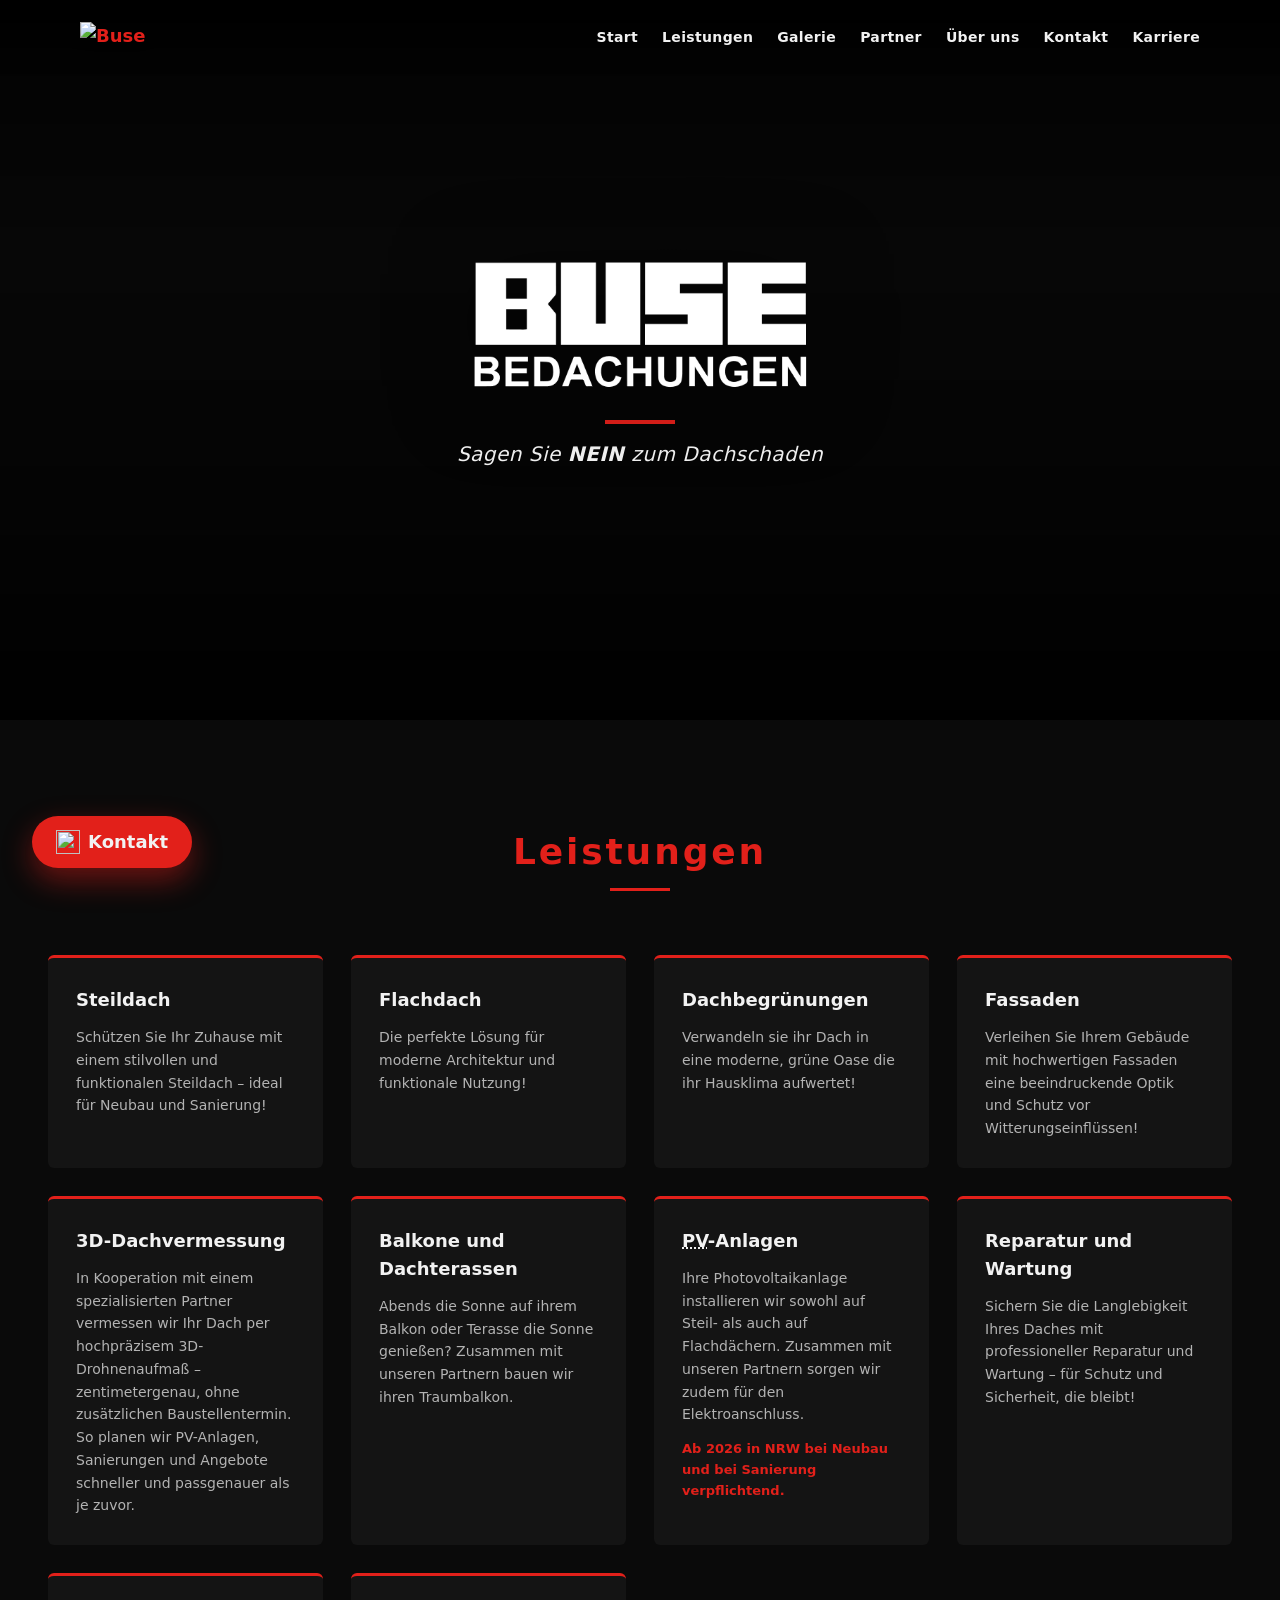
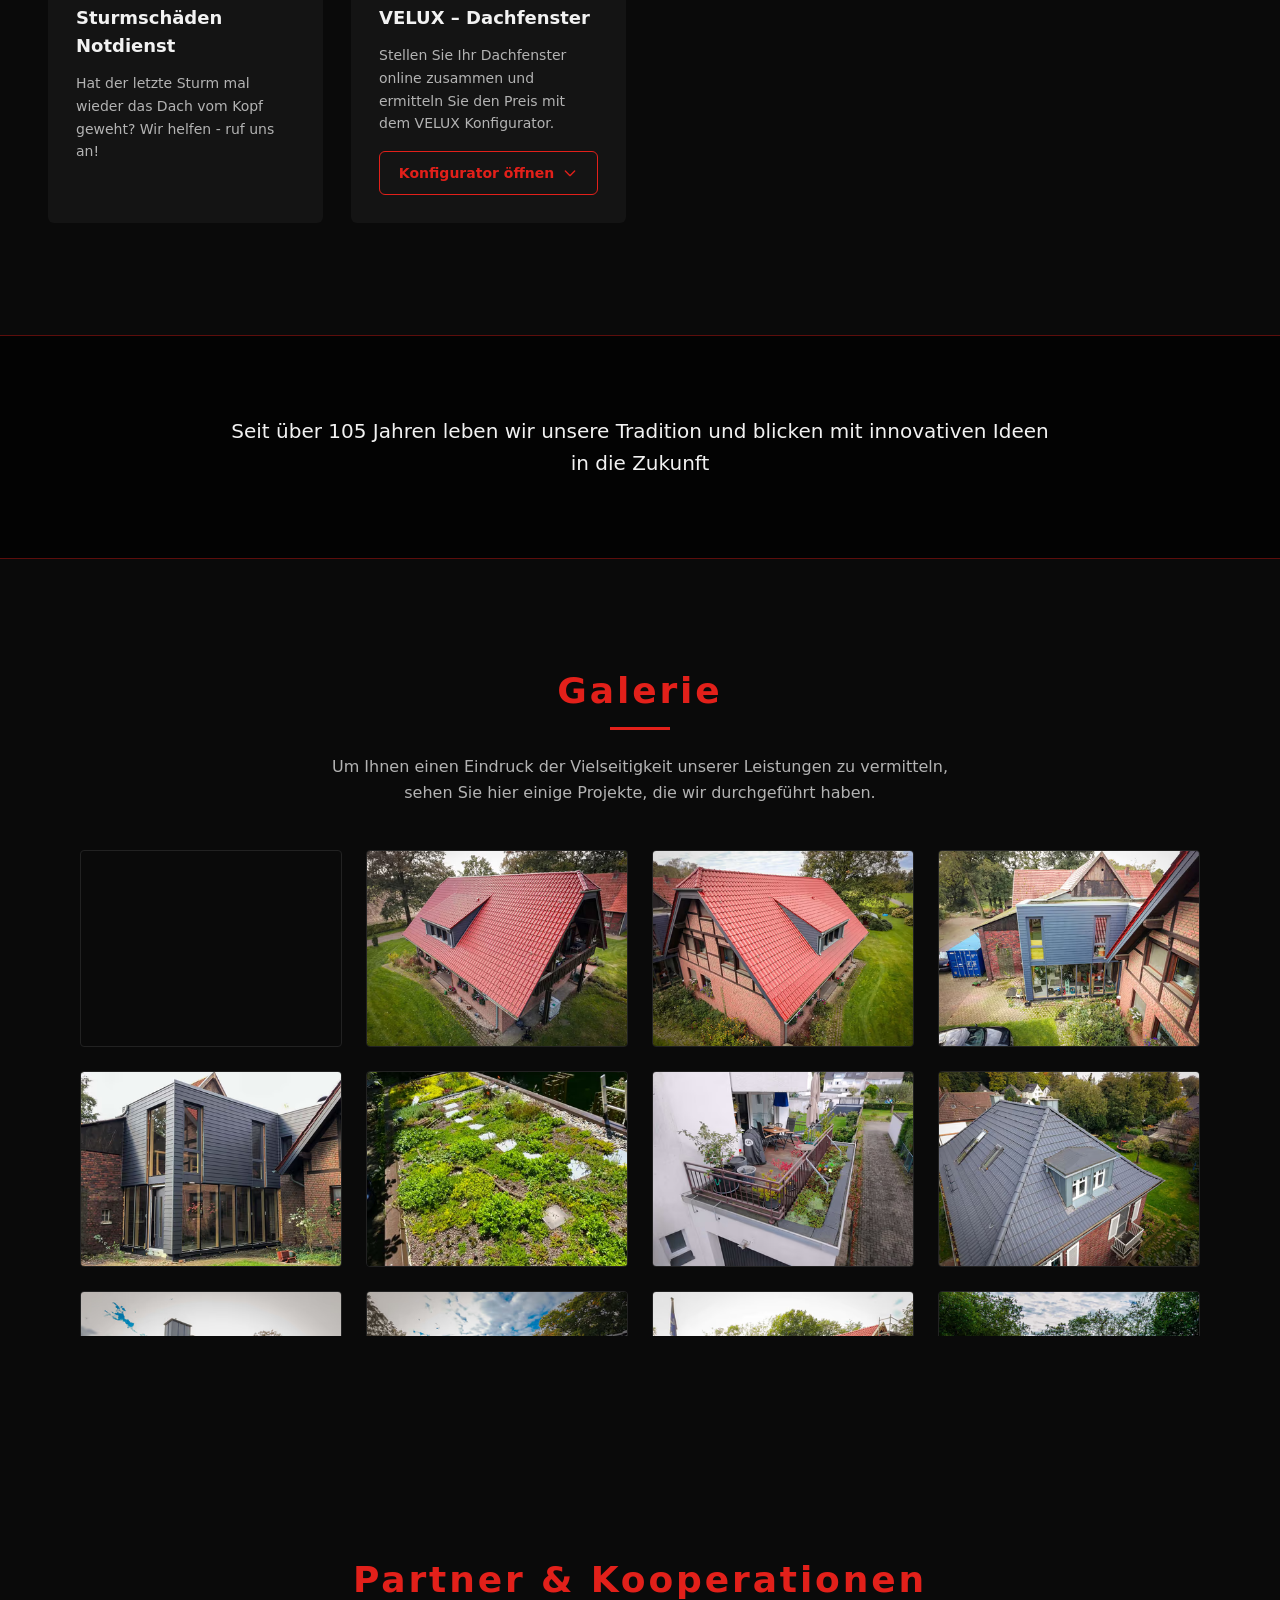
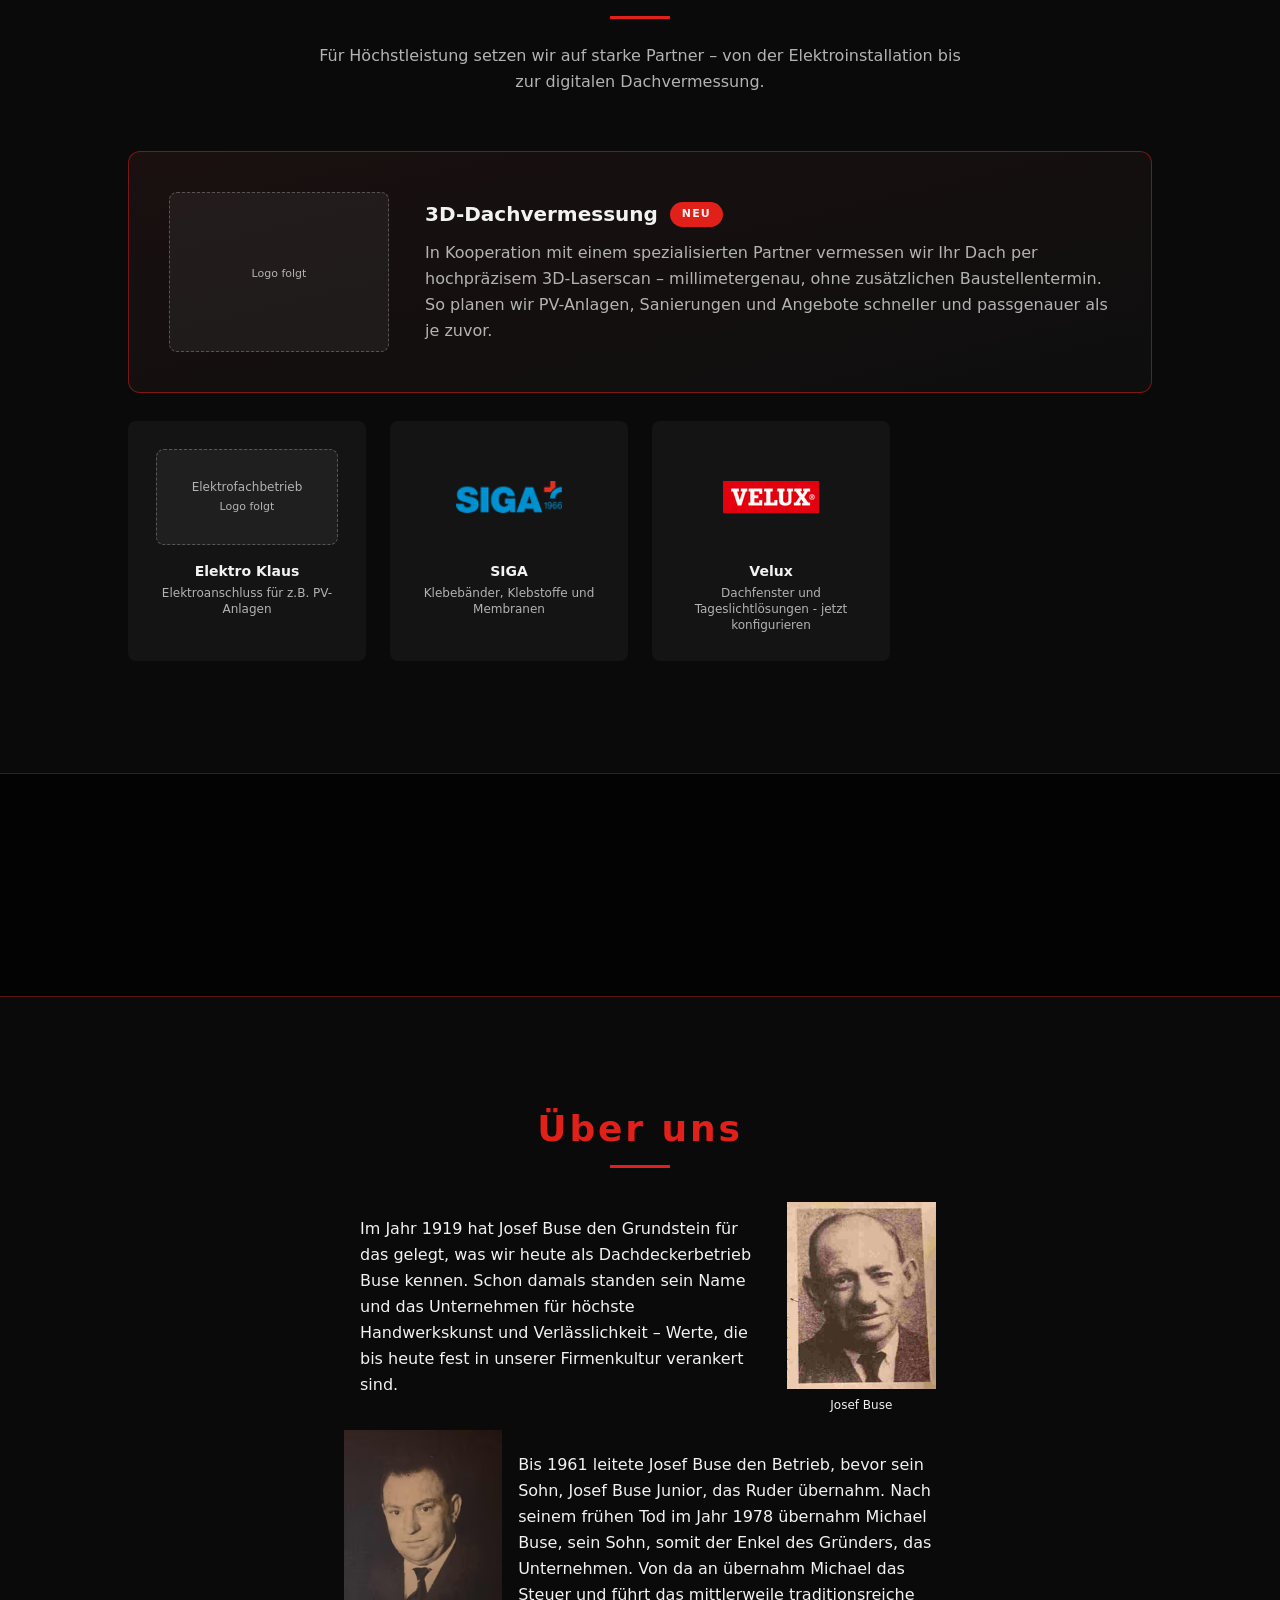
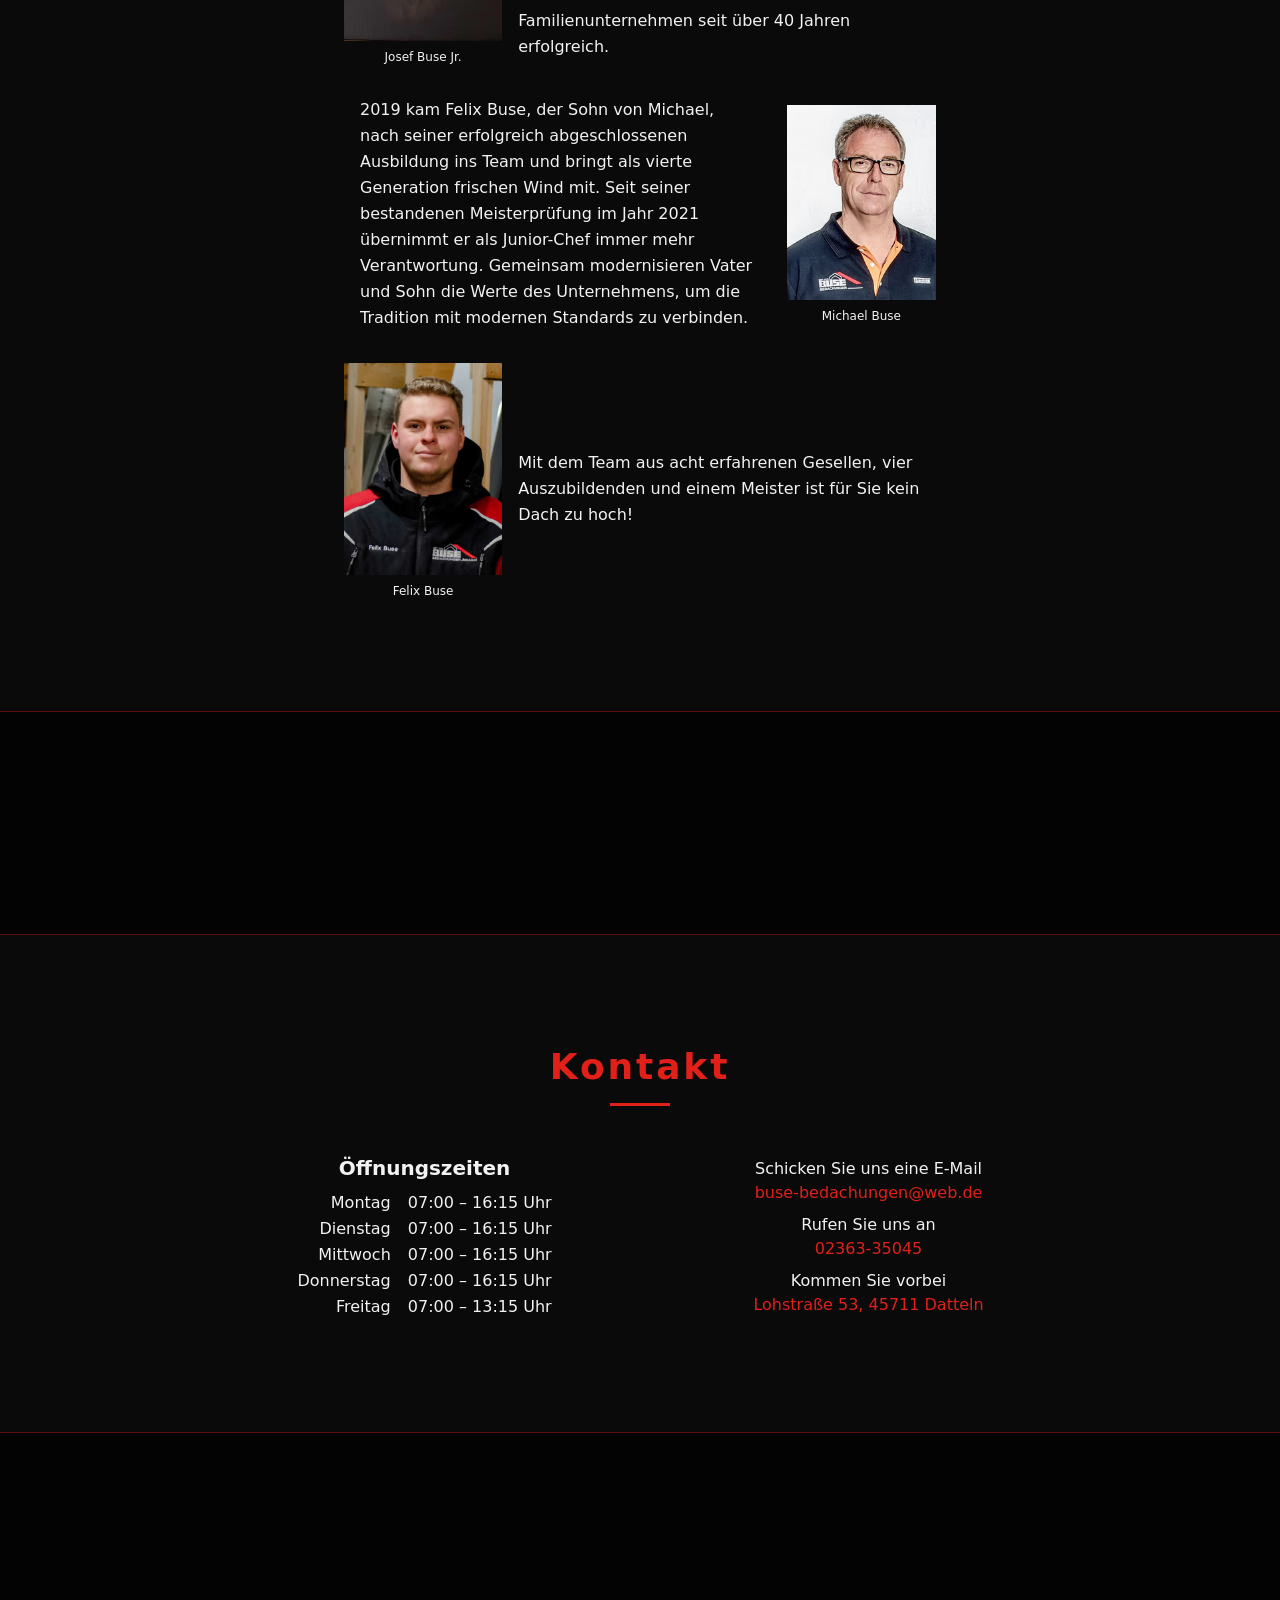
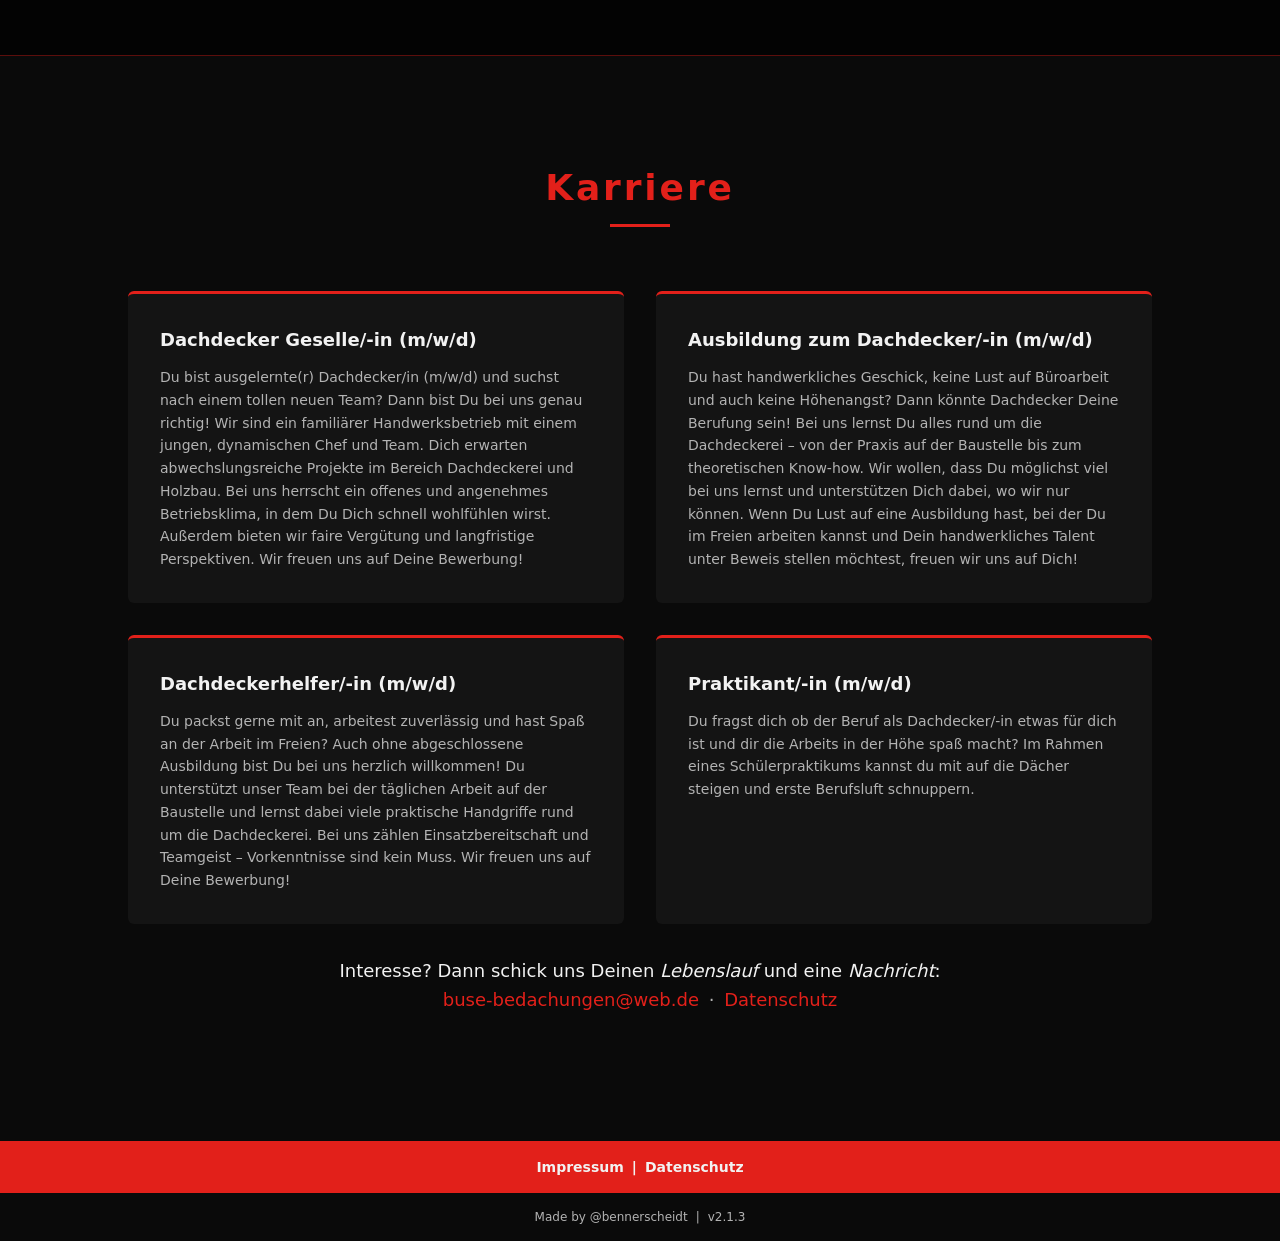
==== commit 3ec54a2b: "l" ====
--- a/index.html
+++ b/index.html
@@ -19,7 +19,7 @@
   <title>Buse Bedachungen | Datteln</title>
 
   <link rel="icon" type="image/x-icon" href="/logo/favicon.ico">
-  <style>*,:after,:before{--tw-border-spacing-x:0;--tw-border-spacing-y:0;--tw-translate-x:0;--tw-translate-y:0;--tw-rotate:0;--tw-skew-x:0;--tw-skew-y:0;--tw-scale-x:1;--tw-scale-y:1;--tw-pan-x: ;--tw-pan-y: ;--tw-pinch-zoom: ;--tw-scroll-snap-strictness:proximity;--tw-gradient-from-position: ;--tw-gradient-via-position: ;--tw-gradient-to-position: ;--tw-ordinal: ;--tw-slashed-zero: ;--tw-numeric-figure: ;--tw-numeric-spacing: ;--tw-numeric-fraction: ;--tw-ring-inset: ;--tw-ring-offset-width:0px;--tw-ring-offset-color:#fff;--tw-ring-color:rgba(59,130,246,.5);--tw-ring-offset-shadow:0 0 #0000;--tw-ring-shadow:0 0 #0000;--tw-shadow:0 0 #0000;--tw-shadow-colored:0 0 #0000;--tw-blur: ;--tw-brightness: ;--tw-contrast: ;--tw-grayscale: ;--tw-hue-rotate: ;--tw-invert: ;--tw-saturate: ;--tw-sepia: ;--tw-drop-shadow: ;--tw-backdrop-blur: ;--tw-backdrop-brightness: ;--tw-backdrop-contrast: ;--tw-backdrop-grayscale: ;--tw-backdrop-hue-rotate: ;--tw-backdrop-invert: ;--tw-backdrop-opacity: ;--tw-backdrop-saturate: ;--tw-backdrop-sepia: ;--tw-contain-size: ;--tw-contain-layout: ;--tw-contain-paint: ;--tw-contain-style: }::backdrop{--tw-border-spacing-x:0;--tw-border-spacing-y:0;--tw-translate-x:0;--tw-translate-y:0;--tw-rotate:0;--tw-skew-x:0;--tw-skew-y:0;--tw-scale-x:1;--tw-scale-y:1;--tw-pan-x: ;--tw-pan-y: ;--tw-pinch-zoom: ;--tw-scroll-snap-strictness:proximity;--tw-gradient-from-position: ;--tw-gradient-via-position: ;--tw-gradient-to-position: ;--tw-ordinal: ;--tw-slashed-zero: ;--tw-numeric-figure: ;--tw-numeric-spacing: ;--tw-numeric-fraction: ;--tw-ring-inset: ;--tw-ring-offset-width:0px;--tw-ring-offset-color:#fff;--tw-ring-color:rgba(59,130,246,.5);--tw-ring-offset-shadow:0 0 #0000;--tw-ring-shadow:0 0 #0000;--tw-shadow:0 0 #0000;--tw-shadow-colored:0 0 #0000;--tw-blur: ;--tw-brightness: ;--tw-contrast: ;--tw-grayscale: ;--tw-hue-rotate: ;--tw-invert: ;--tw-saturate: ;--tw-sepia: ;--tw-drop-shadow: ;--tw-backdrop-blur: ;--tw-backdrop-brightness: ;--tw-backdrop-contrast: ;--tw-backdrop-grayscale: ;--tw-backdrop-hue-rotate: ;--tw-backdrop-invert: ;--tw-backdrop-opacity: ;--tw-backdrop-saturate: ;--tw-backdrop-sepia: ;--tw-contain-size: ;--tw-contain-layout: ;--tw-contain-paint: ;--tw-contain-style: }/*! tailwindcss v3.4.13 | MIT License | https://tailwindcss.com*/*,:after,:before{box-sizing:border-box;border:0 solid #e5e7eb}:after,:before{--tw-content:""}:host,html{line-height:1.5;-webkit-text-size-adjust:100%;-moz-tab-size:4;-o-tab-size:4;tab-size:4;font-family:ui-sans-serif,system-ui,sans-serif,Apple Color Emoji,Segoe UI Emoji,Segoe UI Symbol,Noto Color Emoji;font-feature-settings:normal;font-variation-settings:normal;-webkit-tap-highlight-color:transparent}body{margin:0;line-height:inherit}hr{height:0;color:inherit;border-top-width:1px}abbr:where([title]){-webkit-text-decoration:underline dotted;text-decoration:underline dotted}h1,h2,h3,h4,h5,h6{font-size:inherit;font-weight:inherit}a{color:inherit;text-decoration:inherit}b,strong{font-weight:bolder}code,kbd,pre,samp{font-family:ui-monospace,SFMono-Regular,Menlo,Monaco,Consolas,Liberation Mono,Courier New,monospace;font-feature-settings:normal;font-variation-settings:normal;font-size:1em}small{font-size:80%}sub,sup{font-size:75%;line-height:0;position:relative;vertical-align:baseline}sub{bottom:-.25em}sup{top:-.5em}table{text-indent:0;border-color:inherit;border-collapse:collapse}button,input,optgroup,select,textarea{font-family:inherit;font-feature-settings:inherit;font-variation-settings:inherit;font-size:100%;font-weight:inherit;line-height:inherit;letter-spacing:inherit;color:inherit;margin:0;padding:0}button,select{text-transform:none}button,input:where([type=button]),input:where([type=reset]),input:where([type=submit]){-webkit-appearance:button;background-color:transparent;background-image:none}:-moz-focusring{outline:auto}:-moz-ui-invalid{box-shadow:none}progress{vertical-align:baseline}::-webkit-inner-spin-button,::-webkit-outer-spin-button{height:auto}[type=search]{-webkit-appearance:textfield;outline-offset:-2px}::-webkit-search-decoration{-webkit-appearance:none}::-webkit-file-upload-button{-webkit-appearance:button;font:inherit}summary{display:list-item}blockquote,dd,dl,figure,h1,h2,h3,h4,h5,h6,hr,p,pre{margin:0}fieldset{margin:0}fieldset,legend{padding:0}menu,ol,ul{list-style:none;margin:0;padding:0}dialog{padding:0}textarea{resize:vertical}input::-moz-placeholder,textarea::-moz-placeholder{opacity:1;color:#9ca3af}input::placeholder,textarea::placeholder{opacity:1;color:#9ca3af}[role=button],button{cursor:pointer}:disabled{cursor:default}audio,canvas,embed,iframe,img,object,svg,video{display:block;vertical-align:middle}img,video{max-width:100%;height:auto}[hidden]{display:none}.sr-only{position:absolute;width:1px;height:1px;padding:0;margin:-1px;overflow:hidden;clip:rect(0,0,0,0);white-space:nowrap;border-width:0}.collapse{visibility:collapse}.fixed{position:fixed}.absolute{position:absolute}.relative{position:relative}.inset-0{inset:0}.bottom-28{bottom:7rem}.bottom-4{bottom:1rem}.left-0{left:0}.left-2{left:.5rem}.left-4{left:1rem}.right-0{right:0}.right-2{right:.5rem}.right-4{right:1rem}.top-0{top:0}.top-1\/2{top:50%}.top-4{top:1rem}.-z-10{z-index:-10}.z-10{z-index:10}.z-20{z-index:20}.z-30{z-index:30}.z-40{z-index:40}.m-0{margin:0}.mx-1{margin-left:.25rem;margin-right:.25rem}.mx-8{margin-left:2rem;margin-right:2rem}.mx-auto{margin-left:auto;margin-right:auto}.mb-24{margin-bottom:6rem}.mb-4{margin-bottom:1rem}.mb-6{margin-bottom:1.5rem}.mb-8{margin-bottom:2rem}.ml-2{margin-left:.5rem}.ml-4{margin-left:1rem}.mr-2{margin-right:.5rem}.mt-1{margin-top:.25rem}.mt-10{margin-top:2.5rem}.mt-14{margin-top:3.5rem}.mt-16{margin-top:4rem}.mt-2{margin-top:.5rem}.mt-3{margin-top:.75rem}.mt-4{margin-top:1rem}.mt-6{margin-top:1.5rem}.mt-7{margin-top:1.75rem}.block{display:block}.inline-block{display:inline-block}.inline{display:inline}.flex{display:flex}.inline-flex{display:inline-flex}.table{display:table}.grid{display:grid}.hidden{display:none}.aspect-\[4\/3\]{aspect-ratio:4/3}.h-1{height:.25rem}.h-1\/6{height:16.666667%}.h-24{height:6rem}.h-32{height:8rem}.h-40{height:10rem}.h-5{height:1.25rem}.h-56{height:14rem}.h-7{height:1.75rem}.h-8{height:2rem}.h-\[3px\]{height:3px}.h-\[70vh\]{height:70vh}.h-auto{height:auto}.h-full{height:100%}.h-lvh{height:100lvh}.max-h-64{max-height:16rem}.max-h-\[80vh\]{max-height:80vh}.min-h-\[44px\]{min-height:44px}.w-32{width:8rem}.w-44{width:11rem}.w-5{width:1.25rem}.w-7{width:1.75rem}.w-8{width:2rem}.w-\[60px\]{width:60px}.w-\[70px\]{width:70px}.w-auto{width:auto}.w-full{width:100%}.min-w-\[44px\]{min-width:44px}.max-w-3xl{max-width:48rem}.max-w-5xl{max-width:64rem}.max-w-7xl{max-width:80rem}.max-w-\[90vw\]{max-width:90vw}.max-w-full{max-width:100%}.max-w-none{max-width:none}.max-w-prose{max-width:65ch}.shrink-0{flex-shrink:0}.-translate-y-1\/2{--tw-translate-y:-50%}.-translate-y-1\/2,.rotate-180{transform:translate(var(--tw-translate-x),var(--tw-translate-y)) rotate(var(--tw-rotate)) skewX(var(--tw-skew-x)) skewY(var(--tw-skew-y)) scaleX(var(--tw-scale-x)) scaleY(var(--tw-scale-y))}.rotate-180{--tw-rotate:180deg}.transform{transform:translate(var(--tw-translate-x),var(--tw-translate-y)) rotate(var(--tw-rotate)) skewX(var(--tw-skew-x)) skewY(var(--tw-skew-y)) scaleX(var(--tw-scale-x)) scaleY(var(--tw-scale-y))}.animate-\[pulseGlow_4s_ease-in-out_infinite\]{animation:pulseGlow 4s ease-in-out infinite}.grid-cols-3{grid-template-columns:repeat(3,minmax(0,1fr))}.flex-row{flex-direction:row}.flex-col{flex-direction:column}.flex-col-reverse{flex-direction:column-reverse}.flex-wrap{flex-wrap:wrap}.items-center{align-items:center}.justify-start{justify-content:flex-start}.justify-center{justify-content:center}.justify-between{justify-content:space-between}.justify-around{justify-content:space-around}.gap-1{gap:.25rem}.gap-2{gap:.5rem}.gap-3{gap:.75rem}.gap-4{gap:1rem}.gap-6{gap:1.5rem}.gap-7{gap:1.75rem}.gap-8{gap:2rem}.gap-9{gap:2.25rem}.space-x-6>:not([hidden])~:not([hidden]){--tw-space-x-reverse:0;margin-right:calc(1.5rem*var(--tw-space-x-reverse));margin-left:calc(1.5rem*(1 - var(--tw-space-x-reverse)))}.space-y-2>:not([hidden])~:not([hidden]){--tw-space-y-reverse:0;margin-top:calc(.5rem*(1 - var(--tw-space-y-reverse)));margin-bottom:calc(.5rem*var(--tw-space-y-reverse))}.space-y-4>:not([hidden])~:not([hidden]){--tw-space-y-reverse:0;margin-top:calc(1rem*(1 - var(--tw-space-y-reverse)));margin-bottom:calc(1rem*var(--tw-space-y-reverse))}.space-y-6>:not([hidden])~:not([hidden]){--tw-space-y-reverse:0;margin-top:calc(1.5rem*(1 - var(--tw-space-y-reverse)));margin-bottom:calc(1.5rem*var(--tw-space-y-reverse))}.space-y-8>:not([hidden])~:not([hidden]){--tw-space-y-reverse:0;margin-top:calc(2rem*(1 - var(--tw-space-y-reverse)));margin-bottom:calc(2rem*var(--tw-space-y-reverse))}.divide-y>:not([hidden])~:not([hidden]){--tw-divide-y-reverse:0;border-top-width:calc(1px*(1 - var(--tw-divide-y-reverse)));border-bottom-width:calc(1px*var(--tw-divide-y-reverse))}.divide-white\/10>:not([hidden])~:not([hidden]){border-color:hsla(0,0%,100%,.1)}.overflow-hidden{overflow:hidden}.overflow-y-auto{overflow-y:auto}.scroll-smooth{scroll-behavior:smooth}.rounded{border-radius:.25rem}.rounded-full{border-radius:9999px}.rounded-lg{border-radius:.5rem}.rounded-md{border-radius:.375rem}.rounded-xl{border-radius:.75rem}.border{border-width:1px}.border-y{border-top-width:1px;border-bottom-width:1px}.border-b-2{border-bottom-width:2px}.border-l-\[3px\]{border-left-width:3px}.border-t{border-top-width:1px}.border-t-\[3px\]{border-top-width:3px}.border-dashed{border-style:dashed}.border-\[\#222\]{--tw-border-opacity:1;border-color:rgb(34 34 34/var(--tw-border-opacity))}.border-primary{--tw-border-opacity:1;border-color:rgb(226 32 26/var(--tw-border-opacity))}.border-primary\/40{border-color:rgba(226,32,26,.4)}.border-primary\/50{border-color:rgba(226,32,26,.5)}.border-transparent{border-color:transparent}.border-white\/25{border-color:hsla(0,0%,100%,.25)}.bg-background{--tw-bg-opacity:1;background-color:rgb(10 10 10/var(--tw-bg-opacity))}.bg-black{--tw-bg-opacity:1;background-color:rgb(0 0 0/var(--tw-bg-opacity))}.bg-primary{--tw-bg-opacity:1;background-color:rgb(226 32 26/var(--tw-bg-opacity))}.bg-surface{--tw-bg-opacity:1;background-color:rgb(20 20 20/var(--tw-bg-opacity))}.bg-transparent{background-color:transparent}.bg-white\/5{background-color:hsla(0,0%,100%,.05)}.bg-opacity-65{--tw-bg-opacity:0.65}.bg-\[linear-gradient\(180deg\2c rgba\(0\2c 0\2c 0\2c 0\.75\)_0\%\2c rgba\(0\2c 0\2c 0\2c 0\.25\)_35\%\2c rgba\(0\2c 0\2c 0\2c 0\.55\)_70\%\2c rgba\(0\2c 0\2c 0\2c 0\.92\)_100\%\)\]{background-image:linear-gradient(180deg,rgba(0,0,0,.75),rgba(0,0,0,.25) 35%,rgba(0,0,0,.55) 70%,rgba(0,0,0,.92))}.bg-\[url\(\'\/img\/BackgroundY\.jpg\'\)\]{background-image:url(/img/BackgroundY.jpg)}.bg-gradient-to-b{background-image:linear-gradient(to bottom,var(--tw-gradient-stops))}.bg-gradient-to-br{background-image:linear-gradient(to bottom right,var(--tw-gradient-stops))}.from-\[\#1a1010\]{--tw-gradient-from:#1a1010 var(--tw-gradient-from-position);--tw-gradient-to:rgba(26,16,16,0) var(--tw-gradient-to-position);--tw-gradient-stops:var(--tw-gradient-from),var(--tw-gradient-to)}.from-surface{--tw-gradient-from:#141414 var(--tw-gradient-from-position);--tw-gradient-to:hsla(0,0%,8%,0) var(--tw-gradient-to-position);--tw-gradient-stops:var(--tw-gradient-from),var(--tw-gradient-to)}.to-\[\#0e0e0e\]{--tw-gradient-to:#0e0e0e var(--tw-gradient-to-position)}.to-background{--tw-gradient-to:#0a0a0a var(--tw-gradient-to-position)}.bg-cover{background-size:cover}.bg-center{background-position:50%}.object-contain{-o-object-fit:contain;object-fit:contain}.object-cover{-o-object-fit:cover;object-fit:cover}.p-0{padding:0}.p-12{padding:3rem}.p-4{padding:1rem}.p-6{padding:1.5rem}.p-7{padding:1.75rem}.p-8{padding:2rem}.px-3{padding-left:.75rem;padding-right:.75rem}.px-4{padding-left:1rem;padding-right:1rem}.px-5{padding-left:1.25rem;padding-right:1.25rem}.px-6{padding-left:1.5rem;padding-right:1.5rem}.py-1{padding-top:.25rem;padding-bottom:.25rem}.py-20{padding-top:5rem;padding-bottom:5rem}.py-3{padding-top:.75rem;padding-bottom:.75rem}.py-4{padding-top:1rem;padding-bottom:1rem}.pb-5{padding-bottom:1.25rem}.pb-8{padding-bottom:2rem}.pr-4{padding-right:1rem}.pt-11{padding-top:2.75rem}.pt-4{padding-top:1rem}.pt-6{padding-top:1.5rem}.pt-8{padding-top:2rem}.text-left{text-align:left}.text-center{text-align:center}.text-right{text-align:right}.text-2xl{font-size:1.5rem;line-height:2rem}.text-3xl{font-size:1.875rem;line-height:2.25rem}.text-\[11px\]{font-size:11px}.text-\[13px\]{font-size:13px}.text-lg{font-size:1.125rem;line-height:1.75rem}.text-sm{font-size:.875rem;line-height:1.25rem}.text-xl{font-size:1.25rem;line-height:1.75rem}.text-xs{font-size:.75rem;line-height:1rem}.font-bold{font-weight:700}.font-extrabold{font-weight:800}.font-medium{font-weight:500}.font-normal{font-weight:400}.font-semibold{font-weight:600}.italic{font-style:italic}.leading-relaxed{line-height:1.625}.tracking-\[0\.08em\]{letter-spacing:.08em}.tracking-\[0\.1em\]{letter-spacing:.1em}.tracking-wide{letter-spacing:.025em}.text-muted{--tw-text-opacity:1;color:rgb(179 179 179/var(--tw-text-opacity))}.text-primary{--tw-text-opacity:1;color:rgb(226 32 26/var(--tw-text-opacity))}.text-text{--tw-text-opacity:1;color:rgb(242 242 242/var(--tw-text-opacity))}.shadow{--tw-shadow:0 1px 3px 0 rgba(0,0,0,.1),0 1px 2px -1px rgba(0,0,0,.1);--tw-shadow-colored:0 1px 3px 0 var(--tw-shadow-color),0 1px 2px -1px var(--tw-shadow-color)}.shadow,.shadow-\[0_12px_30px_rgba\(226\2c 32\2c 26\2c 0\.45\)\]{box-shadow:var(--tw-ring-offset-shadow,0 0 #0000),var(--tw-ring-shadow,0 0 #0000),var(--tw-shadow)}.shadow-\[0_12px_30px_rgba\(226\2c 32\2c 26\2c 0\.45\)\]{--tw-shadow:0 12px 30px rgba(226,32,26,.45);--tw-shadow-colored:0 12px 30px var(--tw-shadow-color)}.shadow-\[0_20px_40px_rgba\(0\2c 0\2c 0\2c 0\.55\)\]{--tw-shadow:0 20px 40px rgba(0,0,0,.55);--tw-shadow-colored:0 20px 40px var(--tw-shadow-color)}.shadow-\[0_20px_40px_rgba\(0\2c 0\2c 0\2c 0\.55\)\],.shadow-md{box-shadow:var(--tw-ring-offset-shadow,0 0 #0000),var(--tw-ring-shadow,0 0 #0000),var(--tw-shadow)}.shadow-md{--tw-shadow:0 4px 6px -1px rgba(0,0,0,.1),0 2px 4px -2px rgba(0,0,0,.1);--tw-shadow-colored:0 4px 6px -1px var(--tw-shadow-color),0 2px 4px -2px var(--tw-shadow-color)}.outline{outline-style:solid}.drop-shadow-\[0_10px_40px_rgba\(0\2c 0\2c 0\2c 0\.6\)\]{--tw-drop-shadow:drop-shadow(0 10px 40px rgba(0,0,0,.6))}.drop-shadow-\[0_10px_40px_rgba\(0\2c 0\2c 0\2c 0\.6\)\],.drop-shadow-\[0_2px_8px_rgba\(0\2c 0\2c 0\2c 0\.95\)\]{filter:var(--tw-blur) var(--tw-brightness) var(--tw-contrast) var(--tw-grayscale) var(--tw-hue-rotate) var(--tw-invert) var(--tw-saturate) var(--tw-sepia) var(--tw-drop-shadow)}.drop-shadow-\[0_2px_8px_rgba\(0\2c 0\2c 0\2c 0\.95\)\]{--tw-drop-shadow:drop-shadow(0 2px 8px rgba(0,0,0,.95))}.transition{transition-property:color,background-color,border-color,text-decoration-color,fill,stroke,opacity,box-shadow,transform,filter,-webkit-backdrop-filter;transition-property:color,background-color,border-color,text-decoration-color,fill,stroke,opacity,box-shadow,transform,filter,backdrop-filter;transition-property:color,background-color,border-color,text-decoration-color,fill,stroke,opacity,box-shadow,transform,filter,backdrop-filter,-webkit-backdrop-filter;transition-timing-function:cubic-bezier(.4,0,.2,1);transition-duration:.15s}.transition-colors{transition-property:color,background-color,border-color,text-decoration-color,fill,stroke;transition-timing-function:cubic-bezier(.4,0,.2,1);transition-duration:.15s}.transition-transform{transition-property:transform;transition-timing-function:cubic-bezier(.4,0,.2,1);transition-duration:.15s}.duration-300{transition-duration:.3s}.ease-in-out{transition-timing-function:cubic-bezier(.4,0,.2,1)}:root{--scrollbar-track:#0a0a0a;--scrollbar-thumb:#e2201a;--scrollbar-thumb-hover:#ff5a52}html{scrollbar-width:thin;scrollbar-color:var(--scrollbar-thumb) var(--scrollbar-track)}*{-webkit-tap-highlight-color:transparent}[hidden]{display:none!important}html{scroll-padding-top:6rem}:focus-visible{outline:3px solid #fff;outline-offset:3px;border-radius:2px}.nav-bar-overlay{background-image:linear-gradient(180deg,rgba(0,0,0,.85),rgba(0,0,0,.45),transparent);transition:background-color .3s ease}.nav-bar-overlay.is-scrolled{background-image:none;background-color:#0a0a0a;box-shadow:0 1px 0 rgba(226,32,26,.35)}.addGlow.is-glowing{text-shadow:0 0 5px #e2201a,0 0 10px #e2201a,0 0 20px #e2201a}.js .reveal{opacity:0;transform:translateY(24px);transition:opacity .25s ease,transform .25s ease}.js .reveal.is-revealed{opacity:1;transform:none}@media (prefers-reduced-motion:reduce){.js .reveal{opacity:1;transform:none}}.menu-panel{clip-path:inset(0 0 100% 0);transition:clip-path .35s ease}.menu-panel.is-open{clip-path:inset(0 0 0 0)}.menu-open{height:100dvh;display:flex;flex-direction:column}.menu-open #menu-container{flex:1 1 auto;overscroll-behavior:contain}@keyframes heroLogoFlyIn{0%{transform:translateY(-64px)}to{transform:translateY(0)}}.hero-logo-flyin{animation:heroLogoFlyIn .8s cubic-bezier(.16,1,.3,1) both}@keyframes pulseGlow{0%,to{box-shadow:0 0 0 0 rgba(226,32,26,.35),0 20px 50px rgba(0,0,0,.6)}50%{box-shadow:0 0 0 14px rgba(226,32,26,.05),0 20px 50px rgba(0,0,0,.6)}}@media (prefers-reduced-motion:reduce){*,:after,:before{animation-duration:.01ms!important;animation-iteration-count:1!important;transition-duration:.01ms!important;scroll-behavior:auto!important}}::-webkit-scrollbar{width:12px;height:12px}::-webkit-scrollbar-track{background:var(--scrollbar-track)}::-webkit-scrollbar-thumb{background:var(--scrollbar-thumb);border-radius:6px;border:3px solid var(--scrollbar-track);background-clip:padding-box}::-webkit-scrollbar-thumb:hover{background:var(--scrollbar-thumb-hover);background-clip:padding-box}::-webkit-scrollbar-corner{background:var(--scrollbar-track)}.gallery-limit{height:30.4rem}.gallery-tile picture{display:block;height:100%}.backdrop\:bg-black\/75::backdrop{background-color:rgba(0,0,0,.75)}.hover\:-translate-y-\[3px\]:hover{--tw-translate-y:-3px}.hover\:-translate-y-\[3px\]:hover,.hover\:scale-\[1\.03\]:hover{transform:translate(var(--tw-translate-x),var(--tw-translate-y)) rotate(var(--tw-rotate)) skewX(var(--tw-skew-x)) skewY(var(--tw-skew-y)) scaleX(var(--tw-scale-x)) scaleY(var(--tw-scale-y))}.hover\:scale-\[1\.03\]:hover{--tw-scale-x:1.03;--tw-scale-y:1.03}.hover\:scale-\[1\.04\]:hover{--tw-scale-x:1.04;--tw-scale-y:1.04;transform:translate(var(--tw-translate-x),var(--tw-translate-y)) rotate(var(--tw-rotate)) skewX(var(--tw-skew-x)) skewY(var(--tw-skew-y)) scaleX(var(--tw-scale-x)) scaleY(var(--tw-scale-y))}.hover\:border-primary:hover{--tw-border-opacity:1;border-color:rgb(226 32 26/var(--tw-border-opacity))}.hover\:text-primaryHover:hover{--tw-text-opacity:1;color:rgb(255 90 82/var(--tw-text-opacity))}.hover\:underline:hover{text-decoration-line:underline}.hover\:shadow-\[0_0_0_1px_rgba\(226\2c 32\2c 26\2c 0\.4\)\2c 0_10px_26px_rgba\(226\2c 32\2c 26\2c 0\.18\)\]:hover{--tw-shadow:0 0 0 1px rgba(226,32,26,.4),0 10px 26px rgba(226,32,26,.18);--tw-shadow-colored:0 0 0 1px var(--tw-shadow-color),0 10px 26px var(--tw-shadow-color);box-shadow:var(--tw-ring-offset-shadow,0 0 #0000),var(--tw-ring-shadow,0 0 #0000),var(--tw-shadow)}.hover\:shadow-\[0_16px_40px_rgba\(226\2c 32\2c 26\2c 0\.3\)\]:hover{--tw-shadow:0 16px 40px rgba(226,32,26,.3);--tw-shadow-colored:0 16px 40px var(--tw-shadow-color);box-shadow:var(--tw-ring-offset-shadow,0 0 #0000),var(--tw-ring-shadow,0 0 #0000),var(--tw-shadow)}.focus\:not-sr-only:focus{position:static;width:auto;height:auto;padding:0;margin:0;overflow:visible;clip:auto;white-space:normal}.focus\:absolute:focus{position:absolute}.focus\:left-2:focus{left:.5rem}.focus\:top-2:focus{top:.5rem}.focus\:z-50:focus{z-index:50}.focus\:bg-background:focus{--tw-bg-opacity:1;background-color:rgb(10 10 10/var(--tw-bg-opacity))}.focus\:px-4:focus{padding-left:1rem;padding-right:1rem}.focus\:py-3:focus{padding-top:.75rem;padding-bottom:.75rem}.focus\:text-text:focus{--tw-text-opacity:1;color:rgb(242 242 242/var(--tw-text-opacity))}.focus\:outline:focus{outline-style:solid}.focus\:outline-2:focus{outline-width:2px}.focus\:outline-offset-2:focus{outline-offset:2px}.group:hover .group-hover\:text-primaryHover{--tw-text-opacity:1;color:rgb(255 90 82/var(--tw-text-opacity))}.group:hover .group-hover\:underline{text-decoration-line:underline}@media (min-width:640px){.sm\:bottom-8{bottom:2rem}.sm\:left-8{left:2rem}.sm\:m-4{margin:1rem}.sm\:mt-0{margin-top:0}.sm\:block{display:block}.sm\:grid{display:grid}.sm\:hidden{display:none}.sm\:h-24{height:6rem}.sm\:h-6{height:1.5rem}.sm\:h-\[80vh\]{height:80vh}.sm\:max-h-80{max-height:20rem}.sm\:w-10\/12{width:83.333333%}.sm\:w-24{width:6rem}.sm\:w-56{width:14rem}.sm\:w-6{width:1.5rem}.sm\:w-\[220px\]{width:220px}.sm\:grid-cols-2{grid-template-columns:repeat(2,minmax(0,1fr))}.sm\:grid-cols-\[220px_1fr\]{grid-template-columns:220px 1fr}.sm\:flex-row{flex-direction:row}.sm\:items-start{align-items:flex-start}.sm\:space-x-4>:not([hidden])~:not([hidden]){--tw-space-x-reverse:0;margin-right:calc(1rem*var(--tw-space-x-reverse));margin-left:calc(1rem*(1 - var(--tw-space-x-reverse)))}.sm\:space-y-0>:not([hidden])~:not([hidden]){--tw-space-y-reverse:0;margin-top:calc(0px*(1 - var(--tw-space-y-reverse)));margin-bottom:calc(0px*var(--tw-space-y-reverse))}.sm\:bg-\[url\(\'\/img\/BackgroundX2\.jpg\'\)\]{background-image:url(/img/BackgroundX2.jpg)}.sm\:p-10{padding:2.5rem}.sm\:px-12{padding-left:3rem;padding-right:3rem}.sm\:px-6{padding-left:1.5rem;padding-right:1.5rem}.sm\:py-28{padding-top:7rem;padding-bottom:7rem}.sm\:text-4xl{font-size:2.25rem;line-height:2.5rem}.sm\:shadow-\[5px_5px_15px_5px_rgba\(0\2c 0\2c 0\2c 1\)\]{--tw-shadow:5px 5px 15px 5px #000;--tw-shadow-colored:5px 5px 15px 5px var(--tw-shadow-color);box-shadow:var(--tw-ring-offset-shadow,0 0 #0000),var(--tw-ring-shadow,0 0 #0000),var(--tw-shadow)}}@media (min-width:768px){.md\:fixed{position:fixed}.md\:mx-2{margin-left:.5rem;margin-right:.5rem}.md\:mx-auto{margin-left:auto;margin-right:auto}.md\:block{display:block}.md\:flex{display:flex}.md\:hidden{display:none}.md\:h-36{height:9rem}.md\:w-2\/5{width:40%}.md\:w-3\/4{width:75%}.md\:w-4\/6{width:66.666667%}.md\:text-xl{font-size:1.25rem;line-height:1.75rem}}@media (min-width:1024px){.lg\:w-2\/6{width:33.333333%}.lg\:grid-cols-3{grid-template-columns:repeat(3,minmax(0,1fr))}.lg\:grid-cols-4{grid-template-columns:repeat(4,minmax(0,1fr))}.lg\:items-center{align-items:center}.lg\:px-8{padding-left:2rem;padding-right:2rem}}@media (min-width:1280px){.xl\:mx-16{margin-left:4rem;margin-right:4rem}.xl\:w-1\/2{width:50%}}</style>
+  <style>*,:after,:before{--tw-border-spacing-x:0;--tw-border-spacing-y:0;--tw-translate-x:0;--tw-translate-y:0;--tw-rotate:0;--tw-skew-x:0;--tw-skew-y:0;--tw-scale-x:1;--tw-scale-y:1;--tw-pan-x: ;--tw-pan-y: ;--tw-pinch-zoom: ;--tw-scroll-snap-strictness:proximity;--tw-gradient-from-position: ;--tw-gradient-via-position: ;--tw-gradient-to-position: ;--tw-ordinal: ;--tw-slashed-zero: ;--tw-numeric-figure: ;--tw-numeric-spacing: ;--tw-numeric-fraction: ;--tw-ring-inset: ;--tw-ring-offset-width:0px;--tw-ring-offset-color:#fff;--tw-ring-color:rgba(59,130,246,.5);--tw-ring-offset-shadow:0 0 #0000;--tw-ring-shadow:0 0 #0000;--tw-shadow:0 0 #0000;--tw-shadow-colored:0 0 #0000;--tw-blur: ;--tw-brightness: ;--tw-contrast: ;--tw-grayscale: ;--tw-hue-rotate: ;--tw-invert: ;--tw-saturate: ;--tw-sepia: ;--tw-drop-shadow: ;--tw-backdrop-blur: ;--tw-backdrop-brightness: ;--tw-backdrop-contrast: ;--tw-backdrop-grayscale: ;--tw-backdrop-hue-rotate: ;--tw-backdrop-invert: ;--tw-backdrop-opacity: ;--tw-backdrop-saturate: ;--tw-backdrop-sepia: ;--tw-contain-size: ;--tw-contain-layout: ;--tw-contain-paint: ;--tw-contain-style: }::backdrop{--tw-border-spacing-x:0;--tw-border-spacing-y:0;--tw-translate-x:0;--tw-translate-y:0;--tw-rotate:0;--tw-skew-x:0;--tw-skew-y:0;--tw-scale-x:1;--tw-scale-y:1;--tw-pan-x: ;--tw-pan-y: ;--tw-pinch-zoom: ;--tw-scroll-snap-strictness:proximity;--tw-gradient-from-position: ;--tw-gradient-via-position: ;--tw-gradient-to-position: ;--tw-ordinal: ;--tw-slashed-zero: ;--tw-numeric-figure: ;--tw-numeric-spacing: ;--tw-numeric-fraction: ;--tw-ring-inset: ;--tw-ring-offset-width:0px;--tw-ring-offset-color:#fff;--tw-ring-color:rgba(59,130,246,.5);--tw-ring-offset-shadow:0 0 #0000;--tw-ring-shadow:0 0 #0000;--tw-shadow:0 0 #0000;--tw-shadow-colored:0 0 #0000;--tw-blur: ;--tw-brightness: ;--tw-contrast: ;--tw-grayscale: ;--tw-hue-rotate: ;--tw-invert: ;--tw-saturate: ;--tw-sepia: ;--tw-drop-shadow: ;--tw-backdrop-blur: ;--tw-backdrop-brightness: ;--tw-backdrop-contrast: ;--tw-backdrop-grayscale: ;--tw-backdrop-hue-rotate: ;--tw-backdrop-invert: ;--tw-backdrop-opacity: ;--tw-backdrop-saturate: ;--tw-backdrop-sepia: ;--tw-contain-size: ;--tw-contain-layout: ;--tw-contain-paint: ;--tw-contain-style: }/*! tailwindcss v3.4.13 | MIT License | https://tailwindcss.com*/*,:after,:before{box-sizing:border-box;border:0 solid #e5e7eb}:after,:before{--tw-content:""}:host,html{line-height:1.5;-webkit-text-size-adjust:100%;-moz-tab-size:4;-o-tab-size:4;tab-size:4;font-family:ui-sans-serif,system-ui,sans-serif,Apple Color Emoji,Segoe UI Emoji,Segoe UI Symbol,Noto Color Emoji;font-feature-settings:normal;font-variation-settings:normal;-webkit-tap-highlight-color:transparent}body{margin:0;line-height:inherit}hr{height:0;color:inherit;border-top-width:1px}abbr:where([title]){-webkit-text-decoration:underline dotted;text-decoration:underline dotted}h1,h2,h3,h4,h5,h6{font-size:inherit;font-weight:inherit}a{color:inherit;text-decoration:inherit}b,strong{font-weight:bolder}code,kbd,pre,samp{font-family:ui-monospace,SFMono-Regular,Menlo,Monaco,Consolas,Liberation Mono,Courier New,monospace;font-feature-settings:normal;font-variation-settings:normal;font-size:1em}small{font-size:80%}sub,sup{font-size:75%;line-height:0;position:relative;vertical-align:baseline}sub{bottom:-.25em}sup{top:-.5em}table{text-indent:0;border-color:inherit;border-collapse:collapse}button,input,optgroup,select,textarea{font-family:inherit;font-feature-settings:inherit;font-variation-settings:inherit;font-size:100%;font-weight:inherit;line-height:inherit;letter-spacing:inherit;color:inherit;margin:0;padding:0}button,select{text-transform:none}button,input:where([type=button]),input:where([type=reset]),input:where([type=submit]){-webkit-appearance:button;background-color:transparent;background-image:none}:-moz-focusring{outline:auto}:-moz-ui-invalid{box-shadow:none}progress{vertical-align:baseline}::-webkit-inner-spin-button,::-webkit-outer-spin-button{height:auto}[type=search]{-webkit-appearance:textfield;outline-offset:-2px}::-webkit-search-decoration{-webkit-appearance:none}::-webkit-file-upload-button{-webkit-appearance:button;font:inherit}summary{display:list-item}blockquote,dd,dl,figure,h1,h2,h3,h4,h5,h6,hr,p,pre{margin:0}fieldset{margin:0}fieldset,legend{padding:0}menu,ol,ul{list-style:none;margin:0;padding:0}dialog{padding:0}textarea{resize:vertical}input::-moz-placeholder,textarea::-moz-placeholder{opacity:1;color:#9ca3af}input::placeholder,textarea::placeholder{opacity:1;color:#9ca3af}[role=button],button{cursor:pointer}:disabled{cursor:default}audio,canvas,embed,iframe,img,object,svg,video{display:block;vertical-align:middle}img,video{max-width:100%;height:auto}[hidden]{display:none}.sr-only{position:absolute;width:1px;height:1px;padding:0;margin:-1px;overflow:hidden;clip:rect(0,0,0,0);white-space:nowrap;border-width:0}.collapse{visibility:collapse}.fixed{position:fixed}.absolute{position:absolute}.relative{position:relative}.inset-0{inset:0}.bottom-28{bottom:7rem}.bottom-4{bottom:1rem}.left-0{left:0}.left-2{left:.5rem}.left-4{left:1rem}.right-0{right:0}.right-2{right:.5rem}.right-4{right:1rem}.top-0{top:0}.top-1\/2{top:50%}.top-4{top:1rem}.-z-10{z-index:-10}.z-10{z-index:10}.z-20{z-index:20}.z-30{z-index:30}.z-40{z-index:40}.m-0{margin:0}.mx-1{margin-left:.25rem;margin-right:.25rem}.mx-8{margin-left:2rem;margin-right:2rem}.mx-auto{margin-left:auto;margin-right:auto}.mb-24{margin-bottom:6rem}.mb-4{margin-bottom:1rem}.mb-6{margin-bottom:1.5rem}.mb-8{margin-bottom:2rem}.ml-2{margin-left:.5rem}.ml-4{margin-left:1rem}.mr-2{margin-right:.5rem}.mt-1{margin-top:.25rem}.mt-10{margin-top:2.5rem}.mt-14{margin-top:3.5rem}.mt-16{margin-top:4rem}.mt-2{margin-top:.5rem}.mt-3{margin-top:.75rem}.mt-4{margin-top:1rem}.mt-6{margin-top:1.5rem}.mt-7{margin-top:1.75rem}.block{display:block}.inline-block{display:inline-block}.inline{display:inline}.flex{display:flex}.inline-flex{display:inline-flex}.table{display:table}.grid{display:grid}.hidden{display:none}.aspect-\[4\/3\]{aspect-ratio:4/3}.aspect-video{aspect-ratio:16/9}.h-1{height:.25rem}.h-24{height:6rem}.h-32{height:8rem}.h-4{height:1rem}.h-40{height:10rem}.h-5{height:1.25rem}.h-56{height:14rem}.h-7{height:1.75rem}.h-8{height:2rem}.h-\[3px\]{height:3px}.h-\[70vh\]{height:70vh}.h-auto{height:auto}.h-full{height:100%}.h-lvh{height:100lvh}.max-h-64{max-height:16rem}.max-h-\[80vh\]{max-height:80vh}.min-h-\[44px\]{min-height:44px}.w-32{width:8rem}.w-4{width:1rem}.w-44{width:11rem}.w-5{width:1.25rem}.w-7{width:1.75rem}.w-8{width:2rem}.w-\[60px\]{width:60px}.w-\[70px\]{width:70px}.w-auto{width:auto}.w-full{width:100%}.min-w-\[44px\]{min-width:44px}.max-w-3xl{max-width:48rem}.max-w-5xl{max-width:64rem}.max-w-7xl{max-width:80rem}.max-w-\[90vw\]{max-width:90vw}.max-w-full{max-width:100%}.max-w-none{max-width:none}.max-w-prose{max-width:65ch}.max-w-xs{max-width:20rem}.flex-1{flex:1 1 0%}.shrink-0{flex-shrink:0}.-translate-y-1\/2{--tw-translate-y:-50%}.-translate-y-1\/2,.rotate-180{transform:translate(var(--tw-translate-x),var(--tw-translate-y)) rotate(var(--tw-rotate)) skewX(var(--tw-skew-x)) skewY(var(--tw-skew-y)) scaleX(var(--tw-scale-x)) scaleY(var(--tw-scale-y))}.rotate-180{--tw-rotate:180deg}.transform{transform:translate(var(--tw-translate-x),var(--tw-translate-y)) rotate(var(--tw-rotate)) skewX(var(--tw-skew-x)) skewY(var(--tw-skew-y)) scaleX(var(--tw-scale-x)) scaleY(var(--tw-scale-y))}.animate-\[pulseGlow_4s_ease-in-out_infinite\]{animation:pulseGlow 4s ease-in-out infinite}.grid-cols-3{grid-template-columns:repeat(3,minmax(0,1fr))}.flex-row{flex-direction:row}.flex-col{flex-direction:column}.flex-col-reverse{flex-direction:column-reverse}.flex-wrap{flex-wrap:wrap}.items-center{align-items:center}.justify-start{justify-content:flex-start}.justify-center{justify-content:center}.justify-between{justify-content:space-between}.justify-around{justify-content:space-around}.gap-1{gap:.25rem}.gap-2{gap:.5rem}.gap-3{gap:.75rem}.gap-4{gap:1rem}.gap-6{gap:1.5rem}.gap-7{gap:1.75rem}.gap-8{gap:2rem}.gap-9{gap:2.25rem}.space-x-6>:not([hidden])~:not([hidden]){--tw-space-x-reverse:0;margin-right:calc(1.5rem*var(--tw-space-x-reverse));margin-left:calc(1.5rem*(1 - var(--tw-space-x-reverse)))}.space-y-2>:not([hidden])~:not([hidden]){--tw-space-y-reverse:0;margin-top:calc(.5rem*(1 - var(--tw-space-y-reverse)));margin-bottom:calc(.5rem*var(--tw-space-y-reverse))}.space-y-4>:not([hidden])~:not([hidden]){--tw-space-y-reverse:0;margin-top:calc(1rem*(1 - var(--tw-space-y-reverse)));margin-bottom:calc(1rem*var(--tw-space-y-reverse))}.space-y-6>:not([hidden])~:not([hidden]){--tw-space-y-reverse:0;margin-top:calc(1.5rem*(1 - var(--tw-space-y-reverse)));margin-bottom:calc(1.5rem*var(--tw-space-y-reverse))}.space-y-8>:not([hidden])~:not([hidden]){--tw-space-y-reverse:0;margin-top:calc(2rem*(1 - var(--tw-space-y-reverse)));margin-bottom:calc(2rem*var(--tw-space-y-reverse))}.divide-y>:not([hidden])~:not([hidden]){--tw-divide-y-reverse:0;border-top-width:calc(1px*(1 - var(--tw-divide-y-reverse)));border-bottom-width:calc(1px*var(--tw-divide-y-reverse))}.divide-white\/10>:not([hidden])~:not([hidden]){border-color:hsla(0,0%,100%,.1)}.overflow-hidden{overflow:hidden}.overflow-y-auto{overflow-y:auto}.scroll-smooth{scroll-behavior:smooth}.rounded{border-radius:.25rem}.rounded-full{border-radius:9999px}.rounded-lg{border-radius:.5rem}.rounded-md{border-radius:.375rem}.rounded-xl{border-radius:.75rem}.border{border-width:1px}.border-y{border-top-width:1px;border-bottom-width:1px}.border-b-2{border-bottom-width:2px}.border-l-\[3px\]{border-left-width:3px}.border-t{border-top-width:1px}.border-t-\[3px\]{border-top-width:3px}.border-dashed{border-style:dashed}.border-\[\#222\]{--tw-border-opacity:1;border-color:rgb(34 34 34/var(--tw-border-opacity))}.border-primary{--tw-border-opacity:1;border-color:rgb(226 32 26/var(--tw-border-opacity))}.border-primary\/40{border-color:rgba(226,32,26,.4)}.border-primary\/50{border-color:rgba(226,32,26,.5)}.border-transparent{border-color:transparent}.border-white\/25{border-color:hsla(0,0%,100%,.25)}.bg-background{--tw-bg-opacity:1;background-color:rgb(10 10 10/var(--tw-bg-opacity))}.bg-black{--tw-bg-opacity:1;background-color:rgb(0 0 0/var(--tw-bg-opacity))}.bg-black\/20{background-color:rgba(0,0,0,.2)}.bg-primary{--tw-bg-opacity:1;background-color:rgb(226 32 26/var(--tw-bg-opacity))}.bg-surface{--tw-bg-opacity:1;background-color:rgb(20 20 20/var(--tw-bg-opacity))}.bg-transparent{background-color:transparent}.bg-white\/5{background-color:hsla(0,0%,100%,.05)}.bg-opacity-65{--tw-bg-opacity:0.65}.bg-\[linear-gradient\(180deg\2c rgba\(0\2c 0\2c 0\2c 0\.75\)_0\%\2c rgba\(0\2c 0\2c 0\2c 0\.25\)_35\%\2c rgba\(0\2c 0\2c 0\2c 0\.55\)_70\%\2c rgba\(0\2c 0\2c 0\2c 0\.92\)_100\%\)\]{background-image:linear-gradient(180deg,rgba(0,0,0,.75),rgba(0,0,0,.25) 35%,rgba(0,0,0,.55) 70%,rgba(0,0,0,.92))}.bg-\[url\(\'\/img\/BackgroundY\.jpg\'\)\]{background-image:url(/img/BackgroundY.jpg)}.bg-gradient-to-b{background-image:linear-gradient(to bottom,var(--tw-gradient-stops))}.bg-gradient-to-br{background-image:linear-gradient(to bottom right,var(--tw-gradient-stops))}.from-\[\#1a1010\]{--tw-gradient-from:#1a1010 var(--tw-gradient-from-position);--tw-gradient-to:rgba(26,16,16,0) var(--tw-gradient-to-position);--tw-gradient-stops:var(--tw-gradient-from),var(--tw-gradient-to)}.from-surface{--tw-gradient-from:#141414 var(--tw-gradient-from-position);--tw-gradient-to:hsla(0,0%,8%,0) var(--tw-gradient-to-position);--tw-gradient-stops:var(--tw-gradient-from),var(--tw-gradient-to)}.to-\[\#0e0e0e\]{--tw-gradient-to:#0e0e0e var(--tw-gradient-to-position)}.to-background{--tw-gradient-to:#0a0a0a var(--tw-gradient-to-position)}.bg-cover{background-size:cover}.bg-center{background-position:50%}.object-contain{-o-object-fit:contain;object-fit:contain}.object-cover{-o-object-fit:cover;object-fit:cover}.p-0{padding:0}.p-12{padding:3rem}.p-4{padding:1rem}.p-6{padding:1.5rem}.p-7{padding:1.75rem}.p-8{padding:2rem}.px-3{padding-left:.75rem;padding-right:.75rem}.px-4{padding-left:1rem;padding-right:1rem}.px-5{padding-left:1.25rem;padding-right:1.25rem}.px-6{padding-left:1.5rem;padding-right:1.5rem}.py-1{padding-top:.25rem;padding-bottom:.25rem}.py-2{padding-top:.5rem;padding-bottom:.5rem}.py-20{padding-top:5rem;padding-bottom:5rem}.py-3{padding-top:.75rem;padding-bottom:.75rem}.py-4{padding-top:1rem;padding-bottom:1rem}.pb-5{padding-bottom:1.25rem}.pb-8{padding-bottom:2rem}.pr-4{padding-right:1rem}.pt-11{padding-top:2.75rem}.pt-4{padding-top:1rem}.pt-6{padding-top:1.5rem}.pt-8{padding-top:2rem}.text-left{text-align:left}.text-center{text-align:center}.text-right{text-align:right}.text-2xl{font-size:1.5rem;line-height:2rem}.text-3xl{font-size:1.875rem;line-height:2.25rem}.text-\[11px\]{font-size:11px}.text-\[13px\]{font-size:13px}.text-lg{font-size:1.125rem;line-height:1.75rem}.text-sm{font-size:.875rem;line-height:1.25rem}.text-xl{font-size:1.25rem;line-height:1.75rem}.text-xs{font-size:.75rem;line-height:1rem}.font-bold{font-weight:700}.font-extrabold{font-weight:800}.font-medium{font-weight:500}.font-normal{font-weight:400}.font-semibold{font-weight:600}.italic{font-style:italic}.leading-relaxed{line-height:1.625}.tracking-\[0\.08em\]{letter-spacing:.08em}.tracking-\[0\.1em\]{letter-spacing:.1em}.tracking-wide{letter-spacing:.025em}.text-muted{--tw-text-opacity:1;color:rgb(179 179 179/var(--tw-text-opacity))}.text-primary{--tw-text-opacity:1;color:rgb(226 32 26/var(--tw-text-opacity))}.text-text{--tw-text-opacity:1;color:rgb(242 242 242/var(--tw-text-opacity))}.shadow{--tw-shadow:0 1px 3px 0 rgba(0,0,0,.1),0 1px 2px -1px rgba(0,0,0,.1);--tw-shadow-colored:0 1px 3px 0 var(--tw-shadow-color),0 1px 2px -1px var(--tw-shadow-color)}.shadow,.shadow-\[0_12px_30px_rgba\(226\2c 32\2c 26\2c 0\.45\)\]{box-shadow:var(--tw-ring-offset-shadow,0 0 #0000),var(--tw-ring-shadow,0 0 #0000),var(--tw-shadow)}.shadow-\[0_12px_30px_rgba\(226\2c 32\2c 26\2c 0\.45\)\]{--tw-shadow:0 12px 30px rgba(226,32,26,.45);--tw-shadow-colored:0 12px 30px var(--tw-shadow-color)}.shadow-\[0_20px_40px_rgba\(0\2c 0\2c 0\2c 0\.55\)\]{--tw-shadow:0 20px 40px rgba(0,0,0,.55);--tw-shadow-colored:0 20px 40px var(--tw-shadow-color)}.shadow-\[0_20px_40px_rgba\(0\2c 0\2c 0\2c 0\.55\)\],.shadow-md{box-shadow:var(--tw-ring-offset-shadow,0 0 #0000),var(--tw-ring-shadow,0 0 #0000),var(--tw-shadow)}.shadow-md{--tw-shadow:0 4px 6px -1px rgba(0,0,0,.1),0 2px 4px -2px rgba(0,0,0,.1);--tw-shadow-colored:0 4px 6px -1px var(--tw-shadow-color),0 2px 4px -2px var(--tw-shadow-color)}.outline{outline-style:solid}.drop-shadow-\[0_10px_40px_rgba\(0\2c 0\2c 0\2c 0\.6\)\]{--tw-drop-shadow:drop-shadow(0 10px 40px rgba(0,0,0,.6))}.drop-shadow-\[0_10px_40px_rgba\(0\2c 0\2c 0\2c 0\.6\)\],.drop-shadow-\[0_2px_8px_rgba\(0\2c 0\2c 0\2c 0\.95\)\]{filter:var(--tw-blur) var(--tw-brightness) var(--tw-contrast) var(--tw-grayscale) var(--tw-hue-rotate) var(--tw-invert) var(--tw-saturate) var(--tw-sepia) var(--tw-drop-shadow)}.drop-shadow-\[0_2px_8px_rgba\(0\2c 0\2c 0\2c 0\.95\)\]{--tw-drop-shadow:drop-shadow(0 2px 8px rgba(0,0,0,.95))}.transition{transition-property:color,background-color,border-color,text-decoration-color,fill,stroke,opacity,box-shadow,transform,filter,-webkit-backdrop-filter;transition-property:color,background-color,border-color,text-decoration-color,fill,stroke,opacity,box-shadow,transform,filter,backdrop-filter;transition-property:color,background-color,border-color,text-decoration-color,fill,stroke,opacity,box-shadow,transform,filter,backdrop-filter,-webkit-backdrop-filter;transition-timing-function:cubic-bezier(.4,0,.2,1);transition-duration:.15s}.transition-colors{transition-property:color,background-color,border-color,text-decoration-color,fill,stroke;transition-timing-function:cubic-bezier(.4,0,.2,1);transition-duration:.15s}.transition-transform{transition-property:transform;transition-timing-function:cubic-bezier(.4,0,.2,1);transition-duration:.15s}.duration-300{transition-duration:.3s}.ease-in-out{transition-timing-function:cubic-bezier(.4,0,.2,1)}:root{--scrollbar-track:#0a0a0a;--scrollbar-thumb:#e2201a;--scrollbar-thumb-hover:#ff5a52}html{scrollbar-width:thin;scrollbar-color:var(--scrollbar-thumb) var(--scrollbar-track)}*{-webkit-tap-highlight-color:transparent}[hidden]{display:none!important}html{scroll-padding-top:6rem}:focus-visible{outline:3px solid #fff;outline-offset:3px;border-radius:2px}.nav-bar-overlay{background-image:linear-gradient(180deg,rgba(0,0,0,.85),rgba(0,0,0,.45),transparent);transition:background-color .3s ease}.nav-bar-overlay.is-scrolled{background-image:none;background-color:#0a0a0a;box-shadow:0 1px 0 rgba(226,32,26,.35)}.addGlow.is-glowing{text-shadow:0 0 5px #e2201a,0 0 10px #e2201a,0 0 20px #e2201a}.js .reveal{opacity:0;transform:translateY(24px);transition:opacity .25s ease,transform .25s ease}.js .reveal.is-revealed{opacity:1;transform:none}@media (prefers-reduced-motion:reduce){.js .reveal{opacity:1;transform:none}}.menu-panel{clip-path:inset(0 0 100% 0);transition:clip-path .35s ease}.menu-panel.is-open{clip-path:inset(0 0 0 0)}.menu-open{height:100dvh;display:flex;flex-direction:column}.menu-open #menu-container{flex:1 1 auto;overscroll-behavior:contain}@keyframes heroLogoFlyIn{0%{transform:translateY(-64px)}to{transform:translateY(0)}}.hero-logo-flyin{animation:heroLogoFlyIn .8s cubic-bezier(.16,1,.3,1) both}@keyframes pulseGlow{0%,to{box-shadow:0 0 0 0 rgba(226,32,26,.35),0 20px 50px rgba(0,0,0,.6)}50%{box-shadow:0 0 0 14px rgba(226,32,26,.05),0 20px 50px rgba(0,0,0,.6)}}@media (prefers-reduced-motion:reduce){*,:after,:before{animation-duration:.01ms!important;animation-iteration-count:1!important;transition-duration:.01ms!important;scroll-behavior:auto!important}}::-webkit-scrollbar{width:12px;height:12px}::-webkit-scrollbar-track{background:var(--scrollbar-track)}::-webkit-scrollbar-thumb{background:var(--scrollbar-thumb);border-radius:6px;border:3px solid var(--scrollbar-track);background-clip:padding-box}::-webkit-scrollbar-thumb:hover{background:var(--scrollbar-thumb-hover);background-clip:padding-box}::-webkit-scrollbar-corner{background:var(--scrollbar-track)}@media (max-width:639px){html{scrollbar-color:transparent transparent}::-webkit-scrollbar-thumb{background:transparent;border-color:transparent}::-webkit-scrollbar-corner,::-webkit-scrollbar-track{background:transparent}}.gallery-limit{height:30.4rem}.gallery-tile picture{display:block;height:100%}.backdrop\:bg-black\/75::backdrop{background-color:rgba(0,0,0,.75)}.hover\:-translate-y-\[3px\]:hover{--tw-translate-y:-3px}.hover\:-translate-y-\[3px\]:hover,.hover\:scale-\[1\.03\]:hover{transform:translate(var(--tw-translate-x),var(--tw-translate-y)) rotate(var(--tw-rotate)) skewX(var(--tw-skew-x)) skewY(var(--tw-skew-y)) scaleX(var(--tw-scale-x)) scaleY(var(--tw-scale-y))}.hover\:scale-\[1\.03\]:hover{--tw-scale-x:1.03;--tw-scale-y:1.03}.hover\:scale-\[1\.04\]:hover{--tw-scale-x:1.04;--tw-scale-y:1.04;transform:translate(var(--tw-translate-x),var(--tw-translate-y)) rotate(var(--tw-rotate)) skewX(var(--tw-skew-x)) skewY(var(--tw-skew-y)) scaleX(var(--tw-scale-x)) scaleY(var(--tw-scale-y))}.hover\:border-primary:hover{--tw-border-opacity:1;border-color:rgb(226 32 26/var(--tw-border-opacity))}.hover\:bg-primary:hover{--tw-bg-opacity:1;background-color:rgb(226 32 26/var(--tw-bg-opacity))}.hover\:text-primaryHover:hover{--tw-text-opacity:1;color:rgb(255 90 82/var(--tw-text-opacity))}.hover\:text-white:hover{--tw-text-opacity:1;color:rgb(255 255 255/var(--tw-text-opacity))}.hover\:underline:hover{text-decoration-line:underline}.hover\:shadow-\[0_0_0_1px_rgba\(226\2c 32\2c 26\2c 0\.4\)\2c 0_10px_26px_rgba\(226\2c 32\2c 26\2c 0\.18\)\]:hover{--tw-shadow:0 0 0 1px rgba(226,32,26,.4),0 10px 26px rgba(226,32,26,.18);--tw-shadow-colored:0 0 0 1px var(--tw-shadow-color),0 10px 26px var(--tw-shadow-color);box-shadow:var(--tw-ring-offset-shadow,0 0 #0000),var(--tw-ring-shadow,0 0 #0000),var(--tw-shadow)}.hover\:shadow-\[0_16px_40px_rgba\(226\2c 32\2c 26\2c 0\.3\)\]:hover{--tw-shadow:0 16px 40px rgba(226,32,26,.3);--tw-shadow-colored:0 16px 40px var(--tw-shadow-color);box-shadow:var(--tw-ring-offset-shadow,0 0 #0000),var(--tw-ring-shadow,0 0 #0000),var(--tw-shadow)}.focus\:not-sr-only:focus{position:static;width:auto;height:auto;padding:0;margin:0;overflow:visible;clip:auto;white-space:normal}.focus\:absolute:focus{position:absolute}.focus\:left-2:focus{left:.5rem}.focus\:top-2:focus{top:.5rem}.focus\:z-50:focus{z-index:50}.focus\:bg-background:focus{--tw-bg-opacity:1;background-color:rgb(10 10 10/var(--tw-bg-opacity))}.focus\:px-4:focus{padding-left:1rem;padding-right:1rem}.focus\:py-3:focus{padding-top:.75rem;padding-bottom:.75rem}.focus\:text-text:focus{--tw-text-opacity:1;color:rgb(242 242 242/var(--tw-text-opacity))}.focus\:outline:focus{outline-style:solid}.focus\:outline-2:focus{outline-width:2px}.focus\:outline-offset-2:focus{outline-offset:2px}.group:hover .group-hover\:text-primaryHover{--tw-text-opacity:1;color:rgb(255 90 82/var(--tw-text-opacity))}.group:hover .group-hover\:underline{text-decoration-line:underline}@media (min-width:640px){.sm\:bottom-8{bottom:2rem}.sm\:left-8{left:2rem}.sm\:m-4{margin:1rem}.sm\:mt-0{margin-top:0}.sm\:block{display:block}.sm\:grid{display:grid}.sm\:hidden{display:none}.sm\:h-24{height:6rem}.sm\:h-6{height:1.5rem}.sm\:h-\[80vh\]{height:80vh}.sm\:max-h-80{max-height:20rem}.sm\:w-10\/12{width:83.333333%}.sm\:w-24{width:6rem}.sm\:w-56{width:14rem}.sm\:w-6{width:1.5rem}.sm\:w-\[220px\]{width:220px}.sm\:grid-cols-2{grid-template-columns:repeat(2,minmax(0,1fr))}.sm\:grid-cols-\[220px_1fr\]{grid-template-columns:220px 1fr}.sm\:flex-row{flex-direction:row}.sm\:items-start{align-items:flex-start}.sm\:space-x-4>:not([hidden])~:not([hidden]){--tw-space-x-reverse:0;margin-right:calc(1rem*var(--tw-space-x-reverse));margin-left:calc(1rem*(1 - var(--tw-space-x-reverse)))}.sm\:space-y-0>:not([hidden])~:not([hidden]){--tw-space-y-reverse:0;margin-top:calc(0px*(1 - var(--tw-space-y-reverse)));margin-bottom:calc(0px*var(--tw-space-y-reverse))}.sm\:bg-\[url\(\'\/img\/BackgroundX2\.jpg\'\)\]{background-image:url(/img/BackgroundX2.jpg)}.sm\:p-10{padding:2.5rem}.sm\:px-12{padding-left:3rem;padding-right:3rem}.sm\:px-6{padding-left:1.5rem;padding-right:1.5rem}.sm\:py-28{padding-top:7rem;padding-bottom:7rem}.sm\:text-4xl{font-size:2.25rem;line-height:2.5rem}.sm\:shadow-\[5px_5px_15px_5px_rgba\(0\2c 0\2c 0\2c 1\)\]{--tw-shadow:5px 5px 15px 5px #000;--tw-shadow-colored:5px 5px 15px 5px var(--tw-shadow-color);box-shadow:var(--tw-ring-offset-shadow,0 0 #0000),var(--tw-ring-shadow,0 0 #0000),var(--tw-shadow)}}@media (min-width:768px){.md\:fixed{position:fixed}.md\:mx-2{margin-left:.5rem;margin-right:.5rem}.md\:mx-auto{margin-left:auto;margin-right:auto}.md\:block{display:block}.md\:flex{display:flex}.md\:hidden{display:none}.md\:h-36{height:9rem}.md\:w-2\/5{width:40%}.md\:w-3\/4{width:75%}.md\:w-4\/6{width:66.666667%}.md\:text-xl{font-size:1.25rem;line-height:1.75rem}}@media (min-width:1024px){.lg\:w-2\/6{width:33.333333%}.lg\:grid-cols-2{grid-template-columns:repeat(2,minmax(0,1fr))}.lg\:grid-cols-4{grid-template-columns:repeat(4,minmax(0,1fr))}.lg\:items-center{align-items:center}.lg\:px-8{padding-left:2rem;padding-right:2rem}}@media (min-width:1280px){.xl\:mx-16{margin-left:4rem;margin-right:4rem}.xl\:w-1\/2{width:50%}}</style>
 </head>
 <!--
 
@@ -98,7 +98,6 @@
     <div
       class="absolute inset-0 bg-[linear-gradient(180deg,rgba(0,0,0,0.75)_0%,rgba(0,0,0,0.25)_35%,rgba(0,0,0,0.55)_70%,rgba(0,0,0,0.92)_100%)] flex items-center justify-center">
       <div class="text-center flex flex-col items-center justify-center h-full">
-        <div class="h-1/6"></div>
         <h1 class="sr-only">Buse Bedachungen – Dachdecker in Datteln</h1>
         
         <picture>
@@ -318,6 +317,36 @@
           <p class="leading-relaxed text-sm text-muted">Hat der letzte Sturm mal wieder das Dach vom Kopf geweht? Wir helfen - ruf uns an!</p>
         </div>
       </div>
+
+      <!-- VELUX configurator: hard-coded, not a plain service — the panel
+           always shows the embed once expanded, no extra toggle needed. -->
+      <div class="bg-surface border-l-[3px] border-primary rounded-md overflow-hidden">
+        <h3>
+          <button type="button" id="acc-btn-velux" aria-controls="acc-panel-velux" aria-expanded="false"
+            class="text-lg font-bold w-full text-left accordion-toggle flex justify-between items-center gap-4 min-h-[44px] px-5 py-4">
+            <span>VELUX &ndash; Dachfenster</span>
+            <svg class="w-5 h-5 shrink-0 transform transition-transform duration-300 ease-in-out accordion-icon"
+              xmlns="http://www.w3.org/2000/svg" fill="none" viewBox="0 0 24 24" stroke="currentColor"
+              aria-hidden="true" focusable="false">
+              <path stroke-linecap="round" stroke-linejoin="round" stroke-width="2" d="M19 9l-7 7-7-7" />
+            </svg>
+          </button>
+        </h3>
+        <div id="acc-panel-velux" role="region" aria-labelledby="acc-btn-velux" class="px-5 pb-5" hidden>
+          <p class="leading-relaxed text-sm text-muted">Stellen Sie Ihr Dachfenster online zusammen und ermitteln Sie
+            den Preis mit dem VELUX Konfigurator.</p>
+          <div class="mt-4">
+            
+<div
+  class="aspect-video w-full rounded-md border border-dashed border-primary/40 bg-black/20 flex flex-col items-center justify-center gap-2 px-4 text-center">
+  <span class="text-sm font-bold text-primary">Konfigurator folgt in Kürze</span>
+  <span class="text-xs text-muted max-w-xs">Sobald der VELUX Partner-Zugang vorliegt, erscheint hier der interaktive
+    Dachfenster-Konfigurator.</span>
+</div>
+
+          </div>
+        </div>
+      </div>
     </div>
 
     <!-- large: card grid -->
@@ -358,6 +387,34 @@
       <li class="bg-surface border-t-[3px] border-primary rounded-md transition duration-300 hover:scale-[1.03] hover:shadow-[0_0_0_1px_rgba(226,32,26,0.4),0_10px_26px_rgba(226,32,26,0.18)] p-7">
         <h3 class="text-lg font-extrabold">Sturmschäden Notdienst</h3>
         <p class="mt-3 text-sm leading-relaxed text-muted">Hat der letzte Sturm mal wieder das Dach vom Kopf geweht? Wir helfen - ruf uns an!</p>
+      </li>
+
+      <!-- VELUX configurator: hard-coded, not a plain service — it needs its
+           own expand button and embed panel instead of a body paragraph. -->
+      <li class="bg-surface border-t-[3px] border-primary rounded-md transition duration-300 hover:scale-[1.03] hover:shadow-[0_0_0_1px_rgba(226,32,26,0.4),0_10px_26px_rgba(226,32,26,0.18)] p-7 flex flex-col">
+        <h3 class="text-lg font-extrabold">VELUX &ndash; Dachfenster</h3>
+        <p class="mt-3 text-sm leading-relaxed text-muted flex-1">Stellen Sie Ihr Dachfenster online zusammen und
+          ermitteln Sie den Preis mit dem VELUX Konfigurator.</p>
+        <button type="button" id="acc-btn-velux-desktop" aria-controls="acc-panel-velux-desktop"
+          aria-expanded="false"
+          class="accordion-toggle mt-4 inline-flex items-center justify-center gap-2 min-h-[44px] px-4 py-2 rounded-md border border-primary text-primary font-bold text-sm transition-colors hover:bg-primary hover:text-white">
+          <span>Konfigurator öffnen</span>
+          <svg class="w-4 h-4 shrink-0 transform transition-transform duration-300 ease-in-out accordion-icon"
+            xmlns="http://www.w3.org/2000/svg" fill="none" viewBox="0 0 24 24" stroke="currentColor"
+            aria-hidden="true" focusable="false">
+            <path stroke-linecap="round" stroke-linejoin="round" stroke-width="2" d="M19 9l-7 7-7-7" />
+          </svg>
+        </button>
+        <div id="acc-panel-velux-desktop" role="region" aria-labelledby="acc-btn-velux-desktop" class="mt-4" hidden>
+          
+<div
+  class="aspect-video w-full rounded-md border border-dashed border-primary/40 bg-black/20 flex flex-col items-center justify-center gap-2 px-4 text-center">
+  <span class="text-sm font-bold text-primary">Konfigurator folgt in Kürze</span>
+  <span class="text-xs text-muted max-w-xs">Sobald der VELUX Partner-Zugang vorliegt, erscheint hier der interaktive
+    Dachfenster-Konfigurator.</span>
+</div>
+
+        </div>
       </li>
     </ul>
   </section>
@@ -790,19 +847,6 @@
 
         <h3 class="text-sm font-bold">Elektro Klaus</h3>
         <p class="mt-1 text-xs text-muted">Elektroanschluss für z.B. PV-Anlagen</p>
-      </li>
-      <li
-        class="bg-surface rounded-lg p-7 text-center transition duration-300 hover:scale-[1.03] hover:shadow-[0_0_0_1px_rgba(226,32,26,0.4),0_10px_26px_rgba(226,32,26,0.18)]">
-        
-<div
-  class="w-full h-24 mb-4 flex flex-col items-center justify-center gap-1 rounded-lg border border-dashed border-white/25 bg-white/5 px-3 py-4 text-center text-xs text-muted"
-  aria-hidden="true">
-  <span>Baustoffhandel</span>
-  <span class="text-[11px] text-muted">Logo folgt</span>
-</div>
-
-        <h3 class="text-sm font-bold">Baustoffhandel</h3>
-        <p class="mt-1 text-xs text-muted">Material für Dach und Fassade</p>
       </li>
       <li
         class="bg-surface rounded-lg p-7 text-center transition duration-300 hover:scale-[1.03] hover:shadow-[0_0_0_1px_rgba(226,32,26,0.4),0_10px_26px_rgba(226,32,26,0.18)]">
@@ -1013,7 +1057,7 @@
   <div class="mx-auto mt-4 h-[3px] w-[60px] bg-primary" aria-hidden="true"></div>
 </div>
 
-      <div class="grid gap-8 sm:grid-cols-2 lg:grid-cols-3 pt-8">
+      <div class="grid gap-8 sm:grid-cols-2 lg:grid-cols-2 pt-8">
         <div class="bg-surface border-t-[3px] border-primary rounded-md transition duration-300 hover:scale-[1.03] hover:shadow-[0_0_0_1px_rgba(226,32,26,0.4),0_10px_26px_rgba(226,32,26,0.18)] p-8 text-left">
           <h3 class="text-lg font-extrabold">Dachdecker Geselle/-in (m/w/d)</h3>
           <p class="mt-3 text-sm leading-relaxed text-muted">
@@ -1047,6 +1091,13 @@
             viele praktische Handgriffe rund um die Dachdeckerei.
             Bei uns zählen Einsatzbereitschaft und Teamgeist – Vorkenntnisse sind kein Muss.
             Wir freuen uns auf Deine Bewerbung!
+          </p>
+        </div>
+         <div class="bg-surface border-t-[3px] border-primary rounded-md transition duration-300 hover:scale-[1.03] hover:shadow-[0_0_0_1px_rgba(226,32,26,0.4),0_10px_26px_rgba(226,32,26,0.18)] p-8 text-left">
+          <h3 class="text-lg font-extrabold">Praktikant/-in (m/w/d)</h3>
+          <p class="mt-3 text-sm leading-relaxed text-muted">
+            Du fragst dich ob der Beruf als Dachdecker/-in etwas für dich ist und dir die Arbeits in der Höhe spaß macht?
+            Im Rahmen eines Schülerpraktikums kannst du mit auf die Dächer steigen und erste Berufsluft schnuppern.
           </p>
         </div>
       </div>
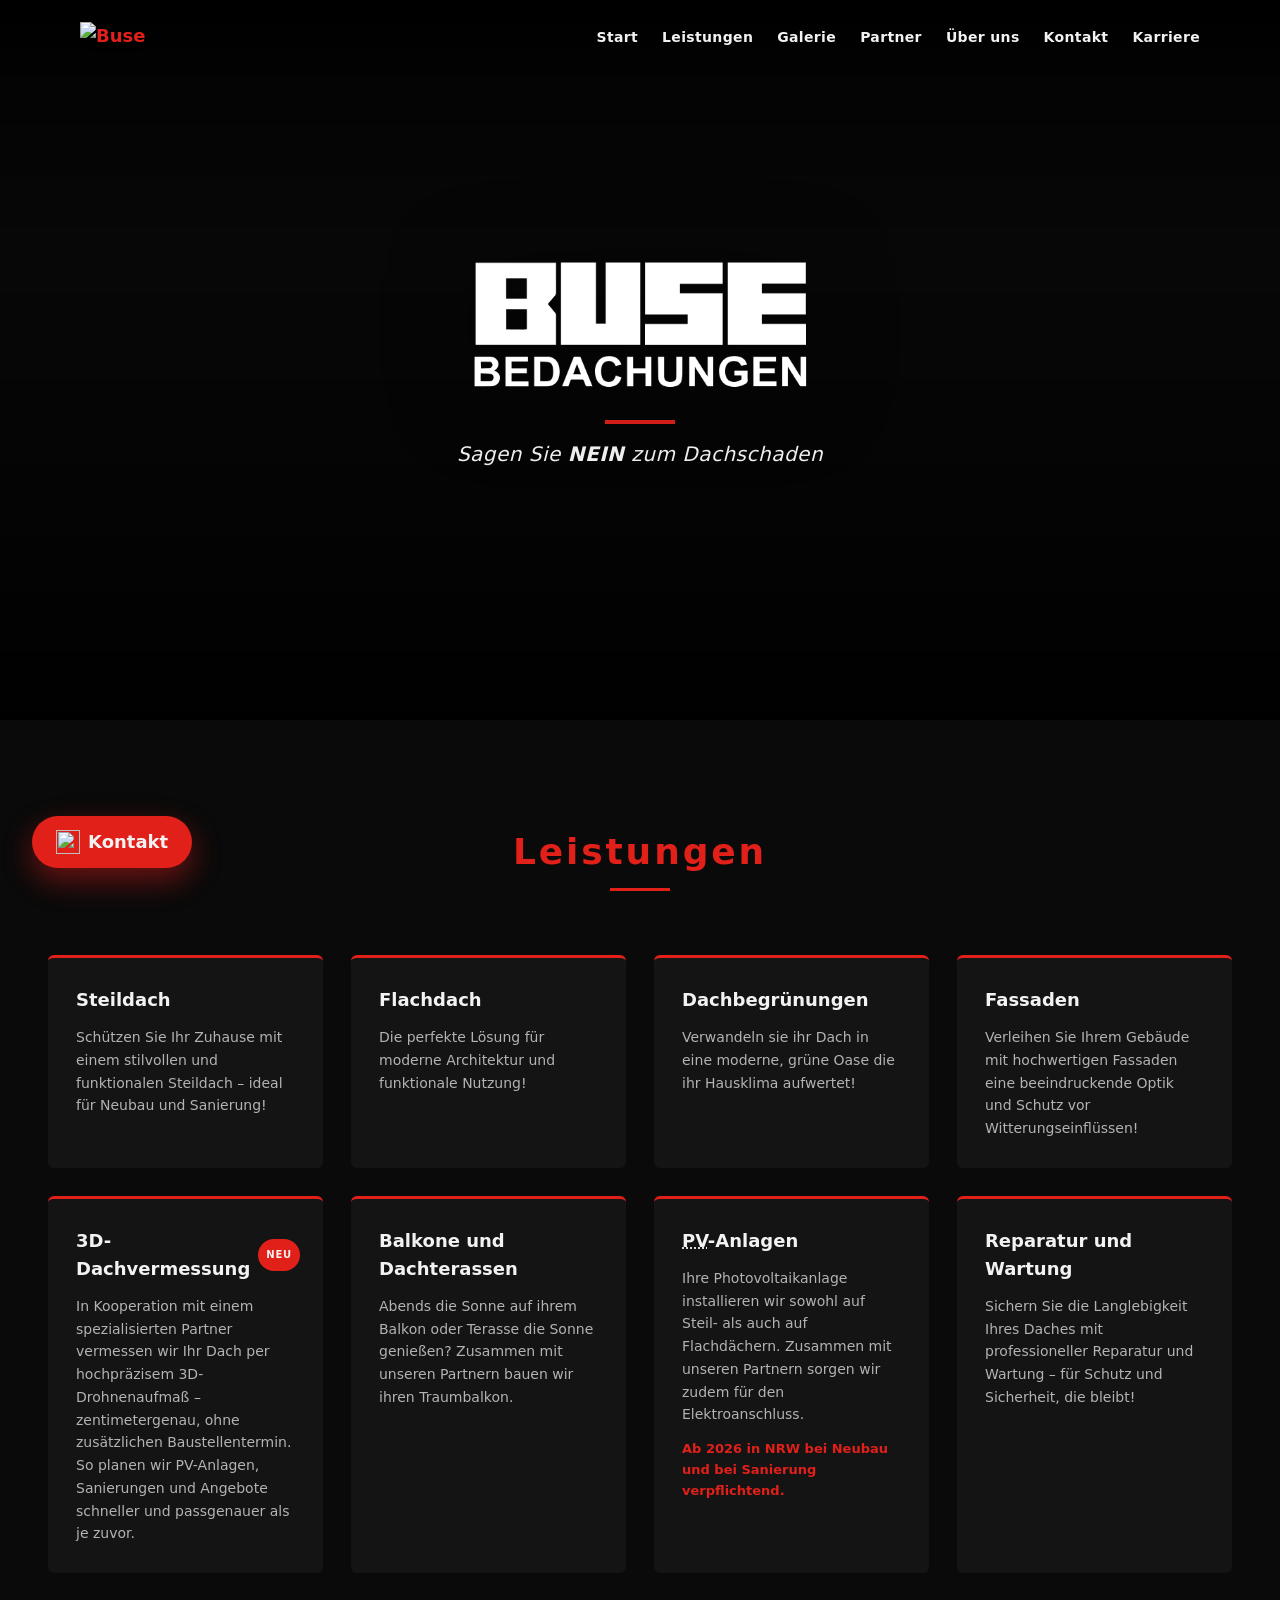
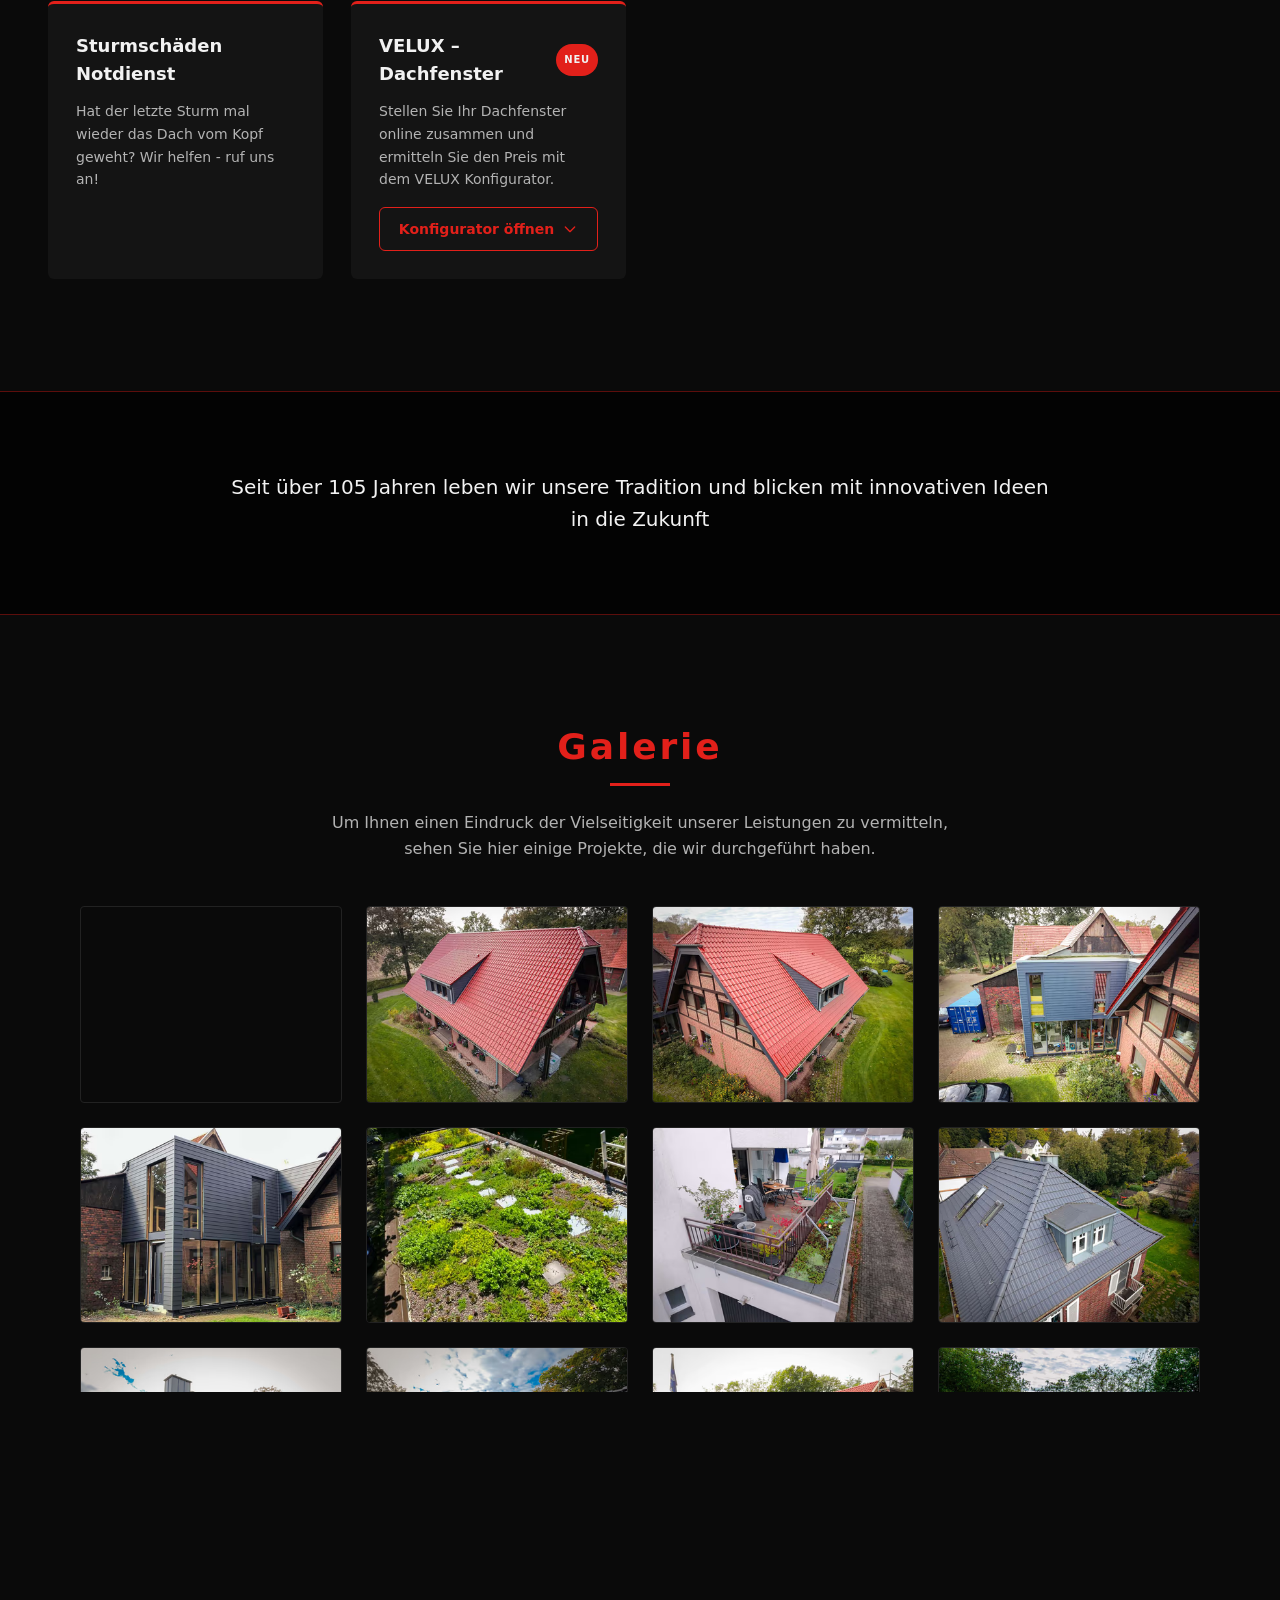
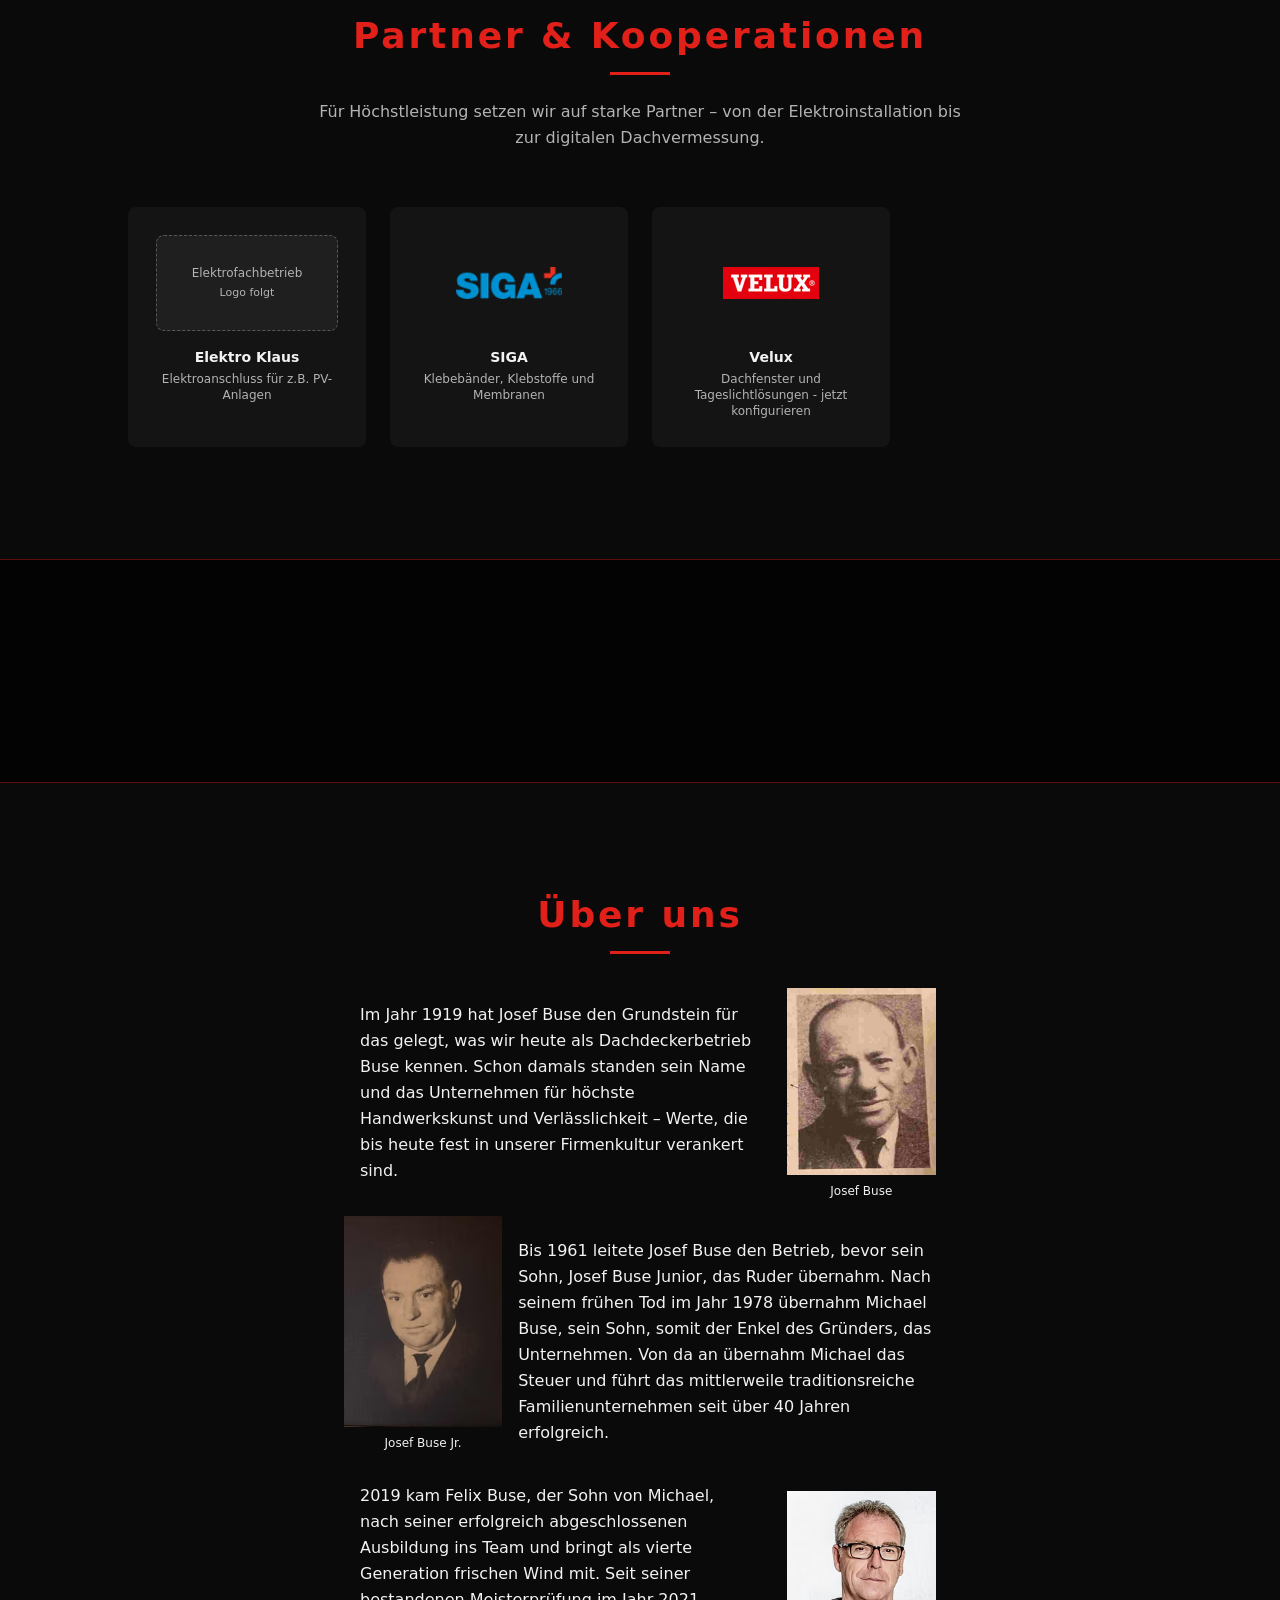
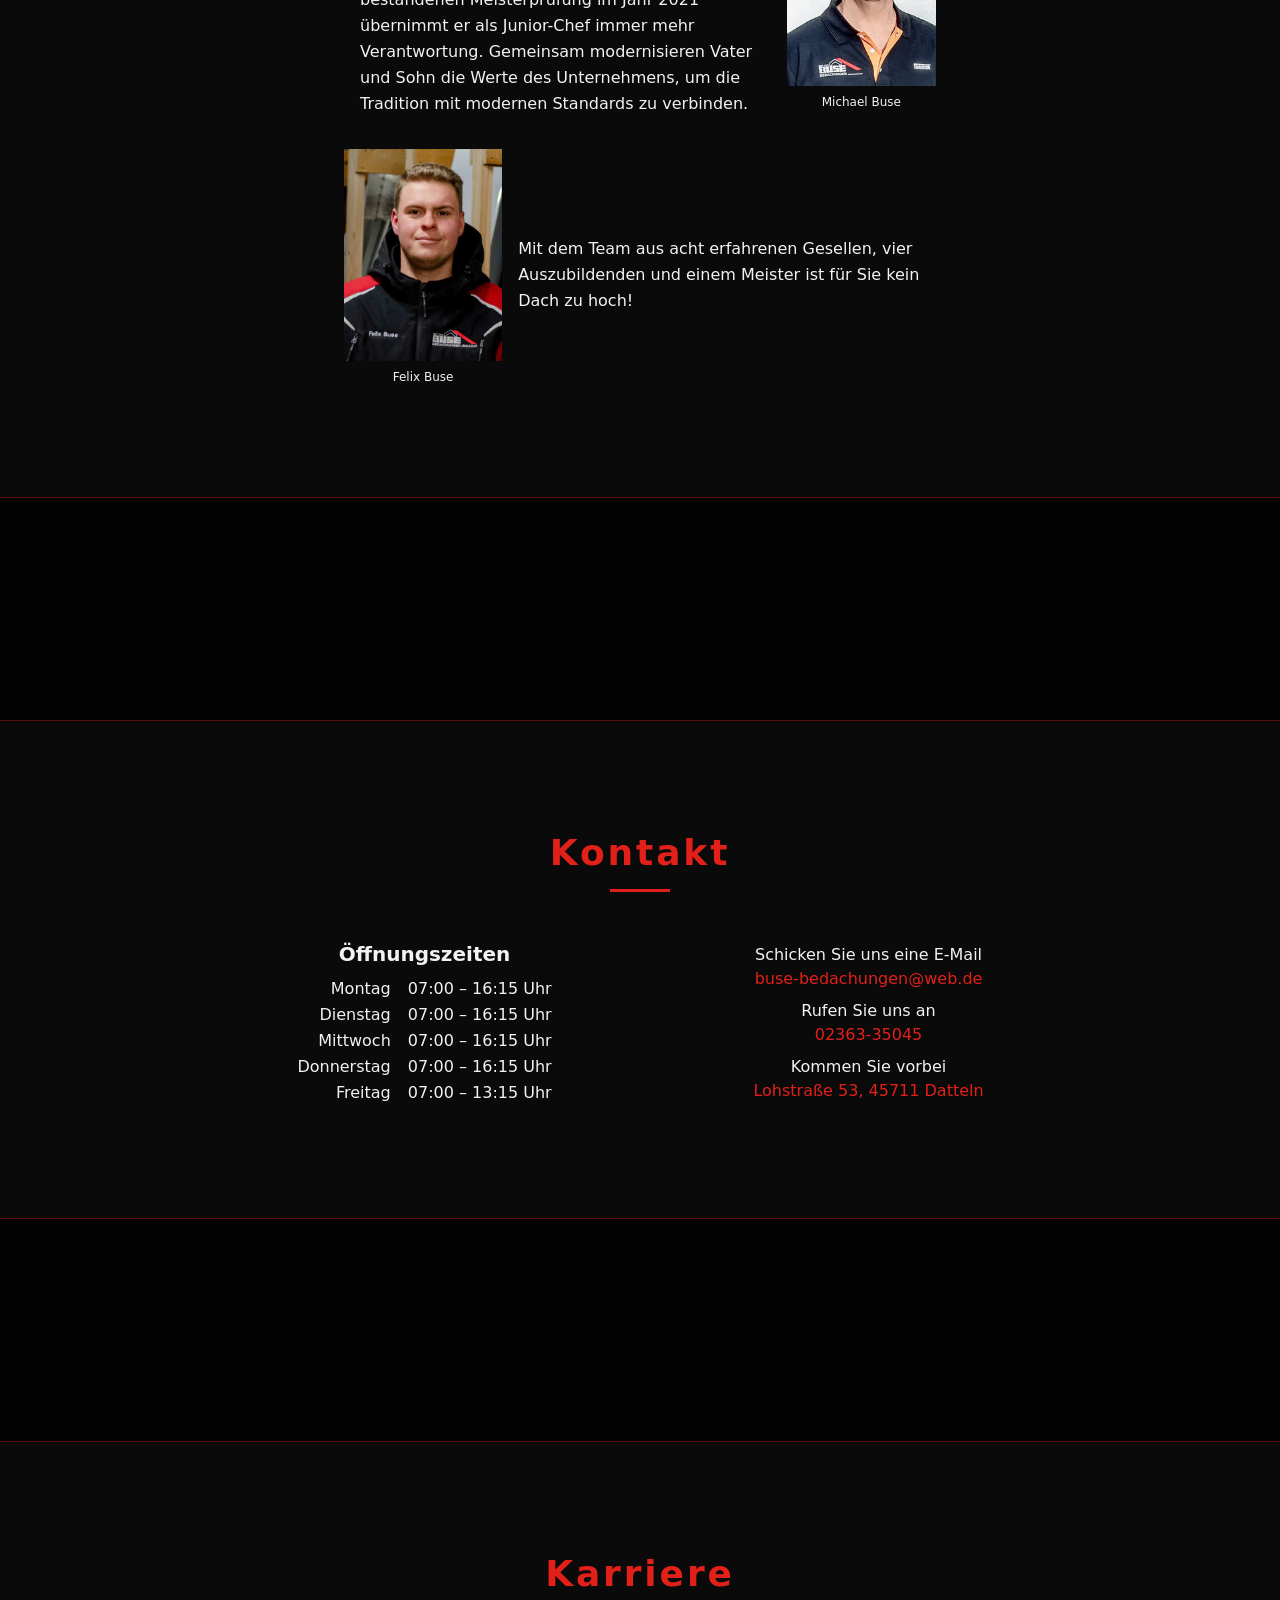
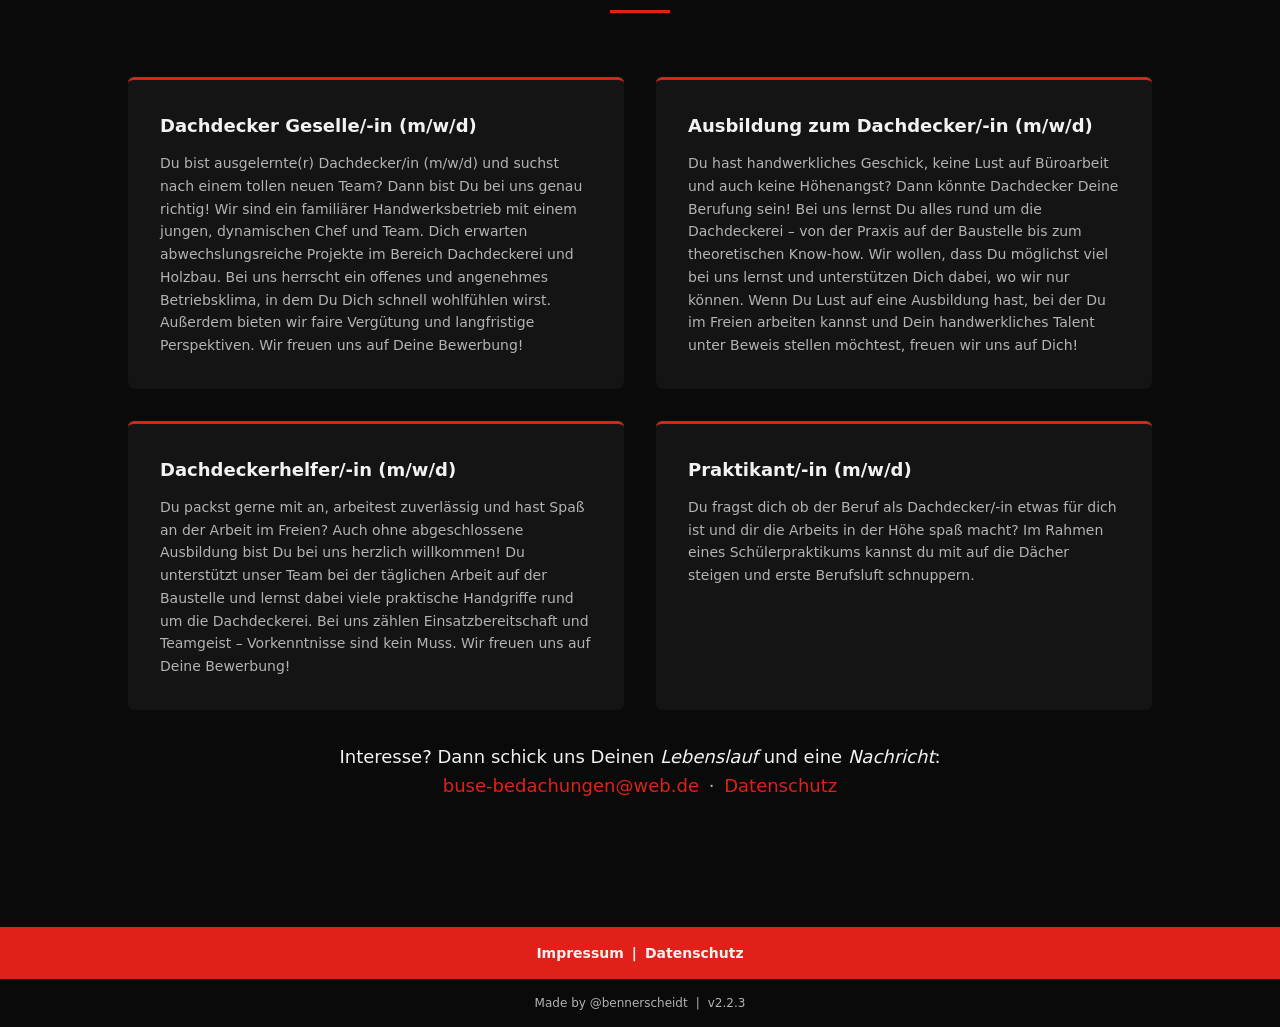
==== commit 5a0d1453: "go" ====
--- a/index.html
+++ b/index.html
@@ -4,22 +4,23 @@
 <head>
   <meta charset="UTF-8" />
   <meta name="viewport" content="width=device-width, initial-scale=1.0" />
+  <link rel="canonical" href="https://bedachungen-buse.de/" />
   
   <script>document.documentElement.classList.add('js');</script>
-  <meta name="description" content="Buse Bedachungen bietet Dacharbeiten, Balkons, und Sturmschaden-Notdienste in Datteln. Kontaktieren Sie uns für hochwertige Bedachungen!">
+  <meta name="description" content="Buse Bedachungen – Ihr Dachdecker in Datteln: Dacharbeiten, Balkone und Sturmschaden-Notdienst. Kontaktieren Sie uns für hochwertige Bedachungen!">
   <meta property="og:title" content="Buse Bedachungen – Dachdecker in Datteln" />
-  <meta property="og:description" content="Professionelle Dacharbeiten, Balkon und Sturmschaden-Notdienst in Datteln." />
-  <meta property="og:image" content="https://buse-bedachungen.de/logo/BuseLogo.png" />
+  <meta property="og:description" content="Professionelle Dacharbeiten, Balkon und Sturmschaden-Notdienst von Ihrem Dachdecker in Datteln." />
+  <meta property="og:image" content="https://bedachungen-buse.de/logo/BuseLogo.png" />
   <meta property="og:image:alt" content="Logo von Buse Bedachungen" />
-  <meta property="og:url" content="https://buse-bedachungen.de" />
+  <meta property="og:url" content="https://bedachungen-buse.de" />
   <meta property="og:type" content="website" />
   <meta property="og:locale" content="de_DE" />
   <meta name="twitter:card" content="summary_large_image" />
 
-  <title>Buse Bedachungen | Datteln</title>
+  <title>Buse Bedachungen | Dachdecker in Datteln</title>
 
   <link rel="icon" type="image/x-icon" href="/logo/favicon.ico">
-  <style>*,:after,:before{--tw-border-spacing-x:0;--tw-border-spacing-y:0;--tw-translate-x:0;--tw-translate-y:0;--tw-rotate:0;--tw-skew-x:0;--tw-skew-y:0;--tw-scale-x:1;--tw-scale-y:1;--tw-pan-x: ;--tw-pan-y: ;--tw-pinch-zoom: ;--tw-scroll-snap-strictness:proximity;--tw-gradient-from-position: ;--tw-gradient-via-position: ;--tw-gradient-to-position: ;--tw-ordinal: ;--tw-slashed-zero: ;--tw-numeric-figure: ;--tw-numeric-spacing: ;--tw-numeric-fraction: ;--tw-ring-inset: ;--tw-ring-offset-width:0px;--tw-ring-offset-color:#fff;--tw-ring-color:rgba(59,130,246,.5);--tw-ring-offset-shadow:0 0 #0000;--tw-ring-shadow:0 0 #0000;--tw-shadow:0 0 #0000;--tw-shadow-colored:0 0 #0000;--tw-blur: ;--tw-brightness: ;--tw-contrast: ;--tw-grayscale: ;--tw-hue-rotate: ;--tw-invert: ;--tw-saturate: ;--tw-sepia: ;--tw-drop-shadow: ;--tw-backdrop-blur: ;--tw-backdrop-brightness: ;--tw-backdrop-contrast: ;--tw-backdrop-grayscale: ;--tw-backdrop-hue-rotate: ;--tw-backdrop-invert: ;--tw-backdrop-opacity: ;--tw-backdrop-saturate: ;--tw-backdrop-sepia: ;--tw-contain-size: ;--tw-contain-layout: ;--tw-contain-paint: ;--tw-contain-style: }::backdrop{--tw-border-spacing-x:0;--tw-border-spacing-y:0;--tw-translate-x:0;--tw-translate-y:0;--tw-rotate:0;--tw-skew-x:0;--tw-skew-y:0;--tw-scale-x:1;--tw-scale-y:1;--tw-pan-x: ;--tw-pan-y: ;--tw-pinch-zoom: ;--tw-scroll-snap-strictness:proximity;--tw-gradient-from-position: ;--tw-gradient-via-position: ;--tw-gradient-to-position: ;--tw-ordinal: ;--tw-slashed-zero: ;--tw-numeric-figure: ;--tw-numeric-spacing: ;--tw-numeric-fraction: ;--tw-ring-inset: ;--tw-ring-offset-width:0px;--tw-ring-offset-color:#fff;--tw-ring-color:rgba(59,130,246,.5);--tw-ring-offset-shadow:0 0 #0000;--tw-ring-shadow:0 0 #0000;--tw-shadow:0 0 #0000;--tw-shadow-colored:0 0 #0000;--tw-blur: ;--tw-brightness: ;--tw-contrast: ;--tw-grayscale: ;--tw-hue-rotate: ;--tw-invert: ;--tw-saturate: ;--tw-sepia: ;--tw-drop-shadow: ;--tw-backdrop-blur: ;--tw-backdrop-brightness: ;--tw-backdrop-contrast: ;--tw-backdrop-grayscale: ;--tw-backdrop-hue-rotate: ;--tw-backdrop-invert: ;--tw-backdrop-opacity: ;--tw-backdrop-saturate: ;--tw-backdrop-sepia: ;--tw-contain-size: ;--tw-contain-layout: ;--tw-contain-paint: ;--tw-contain-style: }/*! tailwindcss v3.4.13 | MIT License | https://tailwindcss.com*/*,:after,:before{box-sizing:border-box;border:0 solid #e5e7eb}:after,:before{--tw-content:""}:host,html{line-height:1.5;-webkit-text-size-adjust:100%;-moz-tab-size:4;-o-tab-size:4;tab-size:4;font-family:ui-sans-serif,system-ui,sans-serif,Apple Color Emoji,Segoe UI Emoji,Segoe UI Symbol,Noto Color Emoji;font-feature-settings:normal;font-variation-settings:normal;-webkit-tap-highlight-color:transparent}body{margin:0;line-height:inherit}hr{height:0;color:inherit;border-top-width:1px}abbr:where([title]){-webkit-text-decoration:underline dotted;text-decoration:underline dotted}h1,h2,h3,h4,h5,h6{font-size:inherit;font-weight:inherit}a{color:inherit;text-decoration:inherit}b,strong{font-weight:bolder}code,kbd,pre,samp{font-family:ui-monospace,SFMono-Regular,Menlo,Monaco,Consolas,Liberation Mono,Courier New,monospace;font-feature-settings:normal;font-variation-settings:normal;font-size:1em}small{font-size:80%}sub,sup{font-size:75%;line-height:0;position:relative;vertical-align:baseline}sub{bottom:-.25em}sup{top:-.5em}table{text-indent:0;border-color:inherit;border-collapse:collapse}button,input,optgroup,select,textarea{font-family:inherit;font-feature-settings:inherit;font-variation-settings:inherit;font-size:100%;font-weight:inherit;line-height:inherit;letter-spacing:inherit;color:inherit;margin:0;padding:0}button,select{text-transform:none}button,input:where([type=button]),input:where([type=reset]),input:where([type=submit]){-webkit-appearance:button;background-color:transparent;background-image:none}:-moz-focusring{outline:auto}:-moz-ui-invalid{box-shadow:none}progress{vertical-align:baseline}::-webkit-inner-spin-button,::-webkit-outer-spin-button{height:auto}[type=search]{-webkit-appearance:textfield;outline-offset:-2px}::-webkit-search-decoration{-webkit-appearance:none}::-webkit-file-upload-button{-webkit-appearance:button;font:inherit}summary{display:list-item}blockquote,dd,dl,figure,h1,h2,h3,h4,h5,h6,hr,p,pre{margin:0}fieldset{margin:0}fieldset,legend{padding:0}menu,ol,ul{list-style:none;margin:0;padding:0}dialog{padding:0}textarea{resize:vertical}input::-moz-placeholder,textarea::-moz-placeholder{opacity:1;color:#9ca3af}input::placeholder,textarea::placeholder{opacity:1;color:#9ca3af}[role=button],button{cursor:pointer}:disabled{cursor:default}audio,canvas,embed,iframe,img,object,svg,video{display:block;vertical-align:middle}img,video{max-width:100%;height:auto}[hidden]{display:none}.sr-only{position:absolute;width:1px;height:1px;padding:0;margin:-1px;overflow:hidden;clip:rect(0,0,0,0);white-space:nowrap;border-width:0}.collapse{visibility:collapse}.fixed{position:fixed}.absolute{position:absolute}.relative{position:relative}.inset-0{inset:0}.bottom-28{bottom:7rem}.bottom-4{bottom:1rem}.left-0{left:0}.left-2{left:.5rem}.left-4{left:1rem}.right-0{right:0}.right-2{right:.5rem}.right-4{right:1rem}.top-0{top:0}.top-1\/2{top:50%}.top-4{top:1rem}.-z-10{z-index:-10}.z-10{z-index:10}.z-20{z-index:20}.z-30{z-index:30}.z-40{z-index:40}.m-0{margin:0}.mx-1{margin-left:.25rem;margin-right:.25rem}.mx-8{margin-left:2rem;margin-right:2rem}.mx-auto{margin-left:auto;margin-right:auto}.mb-24{margin-bottom:6rem}.mb-4{margin-bottom:1rem}.mb-6{margin-bottom:1.5rem}.mb-8{margin-bottom:2rem}.ml-2{margin-left:.5rem}.ml-4{margin-left:1rem}.mr-2{margin-right:.5rem}.mt-1{margin-top:.25rem}.mt-10{margin-top:2.5rem}.mt-14{margin-top:3.5rem}.mt-16{margin-top:4rem}.mt-2{margin-top:.5rem}.mt-3{margin-top:.75rem}.mt-4{margin-top:1rem}.mt-6{margin-top:1.5rem}.mt-7{margin-top:1.75rem}.block{display:block}.inline-block{display:inline-block}.inline{display:inline}.flex{display:flex}.inline-flex{display:inline-flex}.table{display:table}.grid{display:grid}.hidden{display:none}.aspect-\[4\/3\]{aspect-ratio:4/3}.aspect-video{aspect-ratio:16/9}.h-1{height:.25rem}.h-24{height:6rem}.h-32{height:8rem}.h-4{height:1rem}.h-40{height:10rem}.h-5{height:1.25rem}.h-56{height:14rem}.h-7{height:1.75rem}.h-8{height:2rem}.h-\[3px\]{height:3px}.h-\[70vh\]{height:70vh}.h-auto{height:auto}.h-full{height:100%}.h-lvh{height:100lvh}.max-h-64{max-height:16rem}.max-h-\[80vh\]{max-height:80vh}.min-h-\[44px\]{min-height:44px}.w-32{width:8rem}.w-4{width:1rem}.w-44{width:11rem}.w-5{width:1.25rem}.w-7{width:1.75rem}.w-8{width:2rem}.w-\[60px\]{width:60px}.w-\[70px\]{width:70px}.w-auto{width:auto}.w-full{width:100%}.min-w-\[44px\]{min-width:44px}.max-w-3xl{max-width:48rem}.max-w-5xl{max-width:64rem}.max-w-7xl{max-width:80rem}.max-w-\[90vw\]{max-width:90vw}.max-w-full{max-width:100%}.max-w-none{max-width:none}.max-w-prose{max-width:65ch}.max-w-xs{max-width:20rem}.flex-1{flex:1 1 0%}.shrink-0{flex-shrink:0}.-translate-y-1\/2{--tw-translate-y:-50%}.-translate-y-1\/2,.rotate-180{transform:translate(var(--tw-translate-x),var(--tw-translate-y)) rotate(var(--tw-rotate)) skewX(var(--tw-skew-x)) skewY(var(--tw-skew-y)) scaleX(var(--tw-scale-x)) scaleY(var(--tw-scale-y))}.rotate-180{--tw-rotate:180deg}.transform{transform:translate(var(--tw-translate-x),var(--tw-translate-y)) rotate(var(--tw-rotate)) skewX(var(--tw-skew-x)) skewY(var(--tw-skew-y)) scaleX(var(--tw-scale-x)) scaleY(var(--tw-scale-y))}.animate-\[pulseGlow_4s_ease-in-out_infinite\]{animation:pulseGlow 4s ease-in-out infinite}.grid-cols-3{grid-template-columns:repeat(3,minmax(0,1fr))}.flex-row{flex-direction:row}.flex-col{flex-direction:column}.flex-col-reverse{flex-direction:column-reverse}.flex-wrap{flex-wrap:wrap}.items-center{align-items:center}.justify-start{justify-content:flex-start}.justify-center{justify-content:center}.justify-between{justify-content:space-between}.justify-around{justify-content:space-around}.gap-1{gap:.25rem}.gap-2{gap:.5rem}.gap-3{gap:.75rem}.gap-4{gap:1rem}.gap-6{gap:1.5rem}.gap-7{gap:1.75rem}.gap-8{gap:2rem}.gap-9{gap:2.25rem}.space-x-6>:not([hidden])~:not([hidden]){--tw-space-x-reverse:0;margin-right:calc(1.5rem*var(--tw-space-x-reverse));margin-left:calc(1.5rem*(1 - var(--tw-space-x-reverse)))}.space-y-2>:not([hidden])~:not([hidden]){--tw-space-y-reverse:0;margin-top:calc(.5rem*(1 - var(--tw-space-y-reverse)));margin-bottom:calc(.5rem*var(--tw-space-y-reverse))}.space-y-4>:not([hidden])~:not([hidden]){--tw-space-y-reverse:0;margin-top:calc(1rem*(1 - var(--tw-space-y-reverse)));margin-bottom:calc(1rem*var(--tw-space-y-reverse))}.space-y-6>:not([hidden])~:not([hidden]){--tw-space-y-reverse:0;margin-top:calc(1.5rem*(1 - var(--tw-space-y-reverse)));margin-bottom:calc(1.5rem*var(--tw-space-y-reverse))}.space-y-8>:not([hidden])~:not([hidden]){--tw-space-y-reverse:0;margin-top:calc(2rem*(1 - var(--tw-space-y-reverse)));margin-bottom:calc(2rem*var(--tw-space-y-reverse))}.divide-y>:not([hidden])~:not([hidden]){--tw-divide-y-reverse:0;border-top-width:calc(1px*(1 - var(--tw-divide-y-reverse)));border-bottom-width:calc(1px*var(--tw-divide-y-reverse))}.divide-white\/10>:not([hidden])~:not([hidden]){border-color:hsla(0,0%,100%,.1)}.overflow-hidden{overflow:hidden}.overflow-y-auto{overflow-y:auto}.scroll-smooth{scroll-behavior:smooth}.rounded{border-radius:.25rem}.rounded-full{border-radius:9999px}.rounded-lg{border-radius:.5rem}.rounded-md{border-radius:.375rem}.rounded-xl{border-radius:.75rem}.border{border-width:1px}.border-y{border-top-width:1px;border-bottom-width:1px}.border-b-2{border-bottom-width:2px}.border-l-\[3px\]{border-left-width:3px}.border-t{border-top-width:1px}.border-t-\[3px\]{border-top-width:3px}.border-dashed{border-style:dashed}.border-\[\#222\]{--tw-border-opacity:1;border-color:rgb(34 34 34/var(--tw-border-opacity))}.border-primary{--tw-border-opacity:1;border-color:rgb(226 32 26/var(--tw-border-opacity))}.border-primary\/40{border-color:rgba(226,32,26,.4)}.border-primary\/50{border-color:rgba(226,32,26,.5)}.border-transparent{border-color:transparent}.border-white\/25{border-color:hsla(0,0%,100%,.25)}.bg-background{--tw-bg-opacity:1;background-color:rgb(10 10 10/var(--tw-bg-opacity))}.bg-black{--tw-bg-opacity:1;background-color:rgb(0 0 0/var(--tw-bg-opacity))}.bg-black\/20{background-color:rgba(0,0,0,.2)}.bg-primary{--tw-bg-opacity:1;background-color:rgb(226 32 26/var(--tw-bg-opacity))}.bg-surface{--tw-bg-opacity:1;background-color:rgb(20 20 20/var(--tw-bg-opacity))}.bg-transparent{background-color:transparent}.bg-white\/5{background-color:hsla(0,0%,100%,.05)}.bg-opacity-65{--tw-bg-opacity:0.65}.bg-\[linear-gradient\(180deg\2c rgba\(0\2c 0\2c 0\2c 0\.75\)_0\%\2c rgba\(0\2c 0\2c 0\2c 0\.25\)_35\%\2c rgba\(0\2c 0\2c 0\2c 0\.55\)_70\%\2c rgba\(0\2c 0\2c 0\2c 0\.92\)_100\%\)\]{background-image:linear-gradient(180deg,rgba(0,0,0,.75),rgba(0,0,0,.25) 35%,rgba(0,0,0,.55) 70%,rgba(0,0,0,.92))}.bg-\[url\(\'\/img\/BackgroundY\.jpg\'\)\]{background-image:url(/img/BackgroundY.jpg)}.bg-gradient-to-b{background-image:linear-gradient(to bottom,var(--tw-gradient-stops))}.bg-gradient-to-br{background-image:linear-gradient(to bottom right,var(--tw-gradient-stops))}.from-\[\#1a1010\]{--tw-gradient-from:#1a1010 var(--tw-gradient-from-position);--tw-gradient-to:rgba(26,16,16,0) var(--tw-gradient-to-position);--tw-gradient-stops:var(--tw-gradient-from),var(--tw-gradient-to)}.from-surface{--tw-gradient-from:#141414 var(--tw-gradient-from-position);--tw-gradient-to:hsla(0,0%,8%,0) var(--tw-gradient-to-position);--tw-gradient-stops:var(--tw-gradient-from),var(--tw-gradient-to)}.to-\[\#0e0e0e\]{--tw-gradient-to:#0e0e0e var(--tw-gradient-to-position)}.to-background{--tw-gradient-to:#0a0a0a var(--tw-gradient-to-position)}.bg-cover{background-size:cover}.bg-center{background-position:50%}.object-contain{-o-object-fit:contain;object-fit:contain}.object-cover{-o-object-fit:cover;object-fit:cover}.p-0{padding:0}.p-12{padding:3rem}.p-4{padding:1rem}.p-6{padding:1.5rem}.p-7{padding:1.75rem}.p-8{padding:2rem}.px-3{padding-left:.75rem;padding-right:.75rem}.px-4{padding-left:1rem;padding-right:1rem}.px-5{padding-left:1.25rem;padding-right:1.25rem}.px-6{padding-left:1.5rem;padding-right:1.5rem}.py-1{padding-top:.25rem;padding-bottom:.25rem}.py-2{padding-top:.5rem;padding-bottom:.5rem}.py-20{padding-top:5rem;padding-bottom:5rem}.py-3{padding-top:.75rem;padding-bottom:.75rem}.py-4{padding-top:1rem;padding-bottom:1rem}.pb-5{padding-bottom:1.25rem}.pb-8{padding-bottom:2rem}.pr-4{padding-right:1rem}.pt-11{padding-top:2.75rem}.pt-4{padding-top:1rem}.pt-6{padding-top:1.5rem}.pt-8{padding-top:2rem}.text-left{text-align:left}.text-center{text-align:center}.text-right{text-align:right}.text-2xl{font-size:1.5rem;line-height:2rem}.text-3xl{font-size:1.875rem;line-height:2.25rem}.text-\[11px\]{font-size:11px}.text-\[13px\]{font-size:13px}.text-lg{font-size:1.125rem;line-height:1.75rem}.text-sm{font-size:.875rem;line-height:1.25rem}.text-xl{font-size:1.25rem;line-height:1.75rem}.text-xs{font-size:.75rem;line-height:1rem}.font-bold{font-weight:700}.font-extrabold{font-weight:800}.font-medium{font-weight:500}.font-normal{font-weight:400}.font-semibold{font-weight:600}.italic{font-style:italic}.leading-relaxed{line-height:1.625}.tracking-\[0\.08em\]{letter-spacing:.08em}.tracking-\[0\.1em\]{letter-spacing:.1em}.tracking-wide{letter-spacing:.025em}.text-muted{--tw-text-opacity:1;color:rgb(179 179 179/var(--tw-text-opacity))}.text-primary{--tw-text-opacity:1;color:rgb(226 32 26/var(--tw-text-opacity))}.text-text{--tw-text-opacity:1;color:rgb(242 242 242/var(--tw-text-opacity))}.shadow{--tw-shadow:0 1px 3px 0 rgba(0,0,0,.1),0 1px 2px -1px rgba(0,0,0,.1);--tw-shadow-colored:0 1px 3px 0 var(--tw-shadow-color),0 1px 2px -1px var(--tw-shadow-color)}.shadow,.shadow-\[0_12px_30px_rgba\(226\2c 32\2c 26\2c 0\.45\)\]{box-shadow:var(--tw-ring-offset-shadow,0 0 #0000),var(--tw-ring-shadow,0 0 #0000),var(--tw-shadow)}.shadow-\[0_12px_30px_rgba\(226\2c 32\2c 26\2c 0\.45\)\]{--tw-shadow:0 12px 30px rgba(226,32,26,.45);--tw-shadow-colored:0 12px 30px var(--tw-shadow-color)}.shadow-\[0_20px_40px_rgba\(0\2c 0\2c 0\2c 0\.55\)\]{--tw-shadow:0 20px 40px rgba(0,0,0,.55);--tw-shadow-colored:0 20px 40px var(--tw-shadow-color)}.shadow-\[0_20px_40px_rgba\(0\2c 0\2c 0\2c 0\.55\)\],.shadow-md{box-shadow:var(--tw-ring-offset-shadow,0 0 #0000),var(--tw-ring-shadow,0 0 #0000),var(--tw-shadow)}.shadow-md{--tw-shadow:0 4px 6px -1px rgba(0,0,0,.1),0 2px 4px -2px rgba(0,0,0,.1);--tw-shadow-colored:0 4px 6px -1px var(--tw-shadow-color),0 2px 4px -2px var(--tw-shadow-color)}.outline{outline-style:solid}.drop-shadow-\[0_10px_40px_rgba\(0\2c 0\2c 0\2c 0\.6\)\]{--tw-drop-shadow:drop-shadow(0 10px 40px rgba(0,0,0,.6))}.drop-shadow-\[0_10px_40px_rgba\(0\2c 0\2c 0\2c 0\.6\)\],.drop-shadow-\[0_2px_8px_rgba\(0\2c 0\2c 0\2c 0\.95\)\]{filter:var(--tw-blur) var(--tw-brightness) var(--tw-contrast) var(--tw-grayscale) var(--tw-hue-rotate) var(--tw-invert) var(--tw-saturate) var(--tw-sepia) var(--tw-drop-shadow)}.drop-shadow-\[0_2px_8px_rgba\(0\2c 0\2c 0\2c 0\.95\)\]{--tw-drop-shadow:drop-shadow(0 2px 8px rgba(0,0,0,.95))}.transition{transition-property:color,background-color,border-color,text-decoration-color,fill,stroke,opacity,box-shadow,transform,filter,-webkit-backdrop-filter;transition-property:color,background-color,border-color,text-decoration-color,fill,stroke,opacity,box-shadow,transform,filter,backdrop-filter;transition-property:color,background-color,border-color,text-decoration-color,fill,stroke,opacity,box-shadow,transform,filter,backdrop-filter,-webkit-backdrop-filter;transition-timing-function:cubic-bezier(.4,0,.2,1);transition-duration:.15s}.transition-colors{transition-property:color,background-color,border-color,text-decoration-color,fill,stroke;transition-timing-function:cubic-bezier(.4,0,.2,1);transition-duration:.15s}.transition-transform{transition-property:transform;transition-timing-function:cubic-bezier(.4,0,.2,1);transition-duration:.15s}.duration-300{transition-duration:.3s}.ease-in-out{transition-timing-function:cubic-bezier(.4,0,.2,1)}:root{--scrollbar-track:#0a0a0a;--scrollbar-thumb:#e2201a;--scrollbar-thumb-hover:#ff5a52}html{scrollbar-width:thin;scrollbar-color:var(--scrollbar-thumb) var(--scrollbar-track)}*{-webkit-tap-highlight-color:transparent}[hidden]{display:none!important}html{scroll-padding-top:6rem}:focus-visible{outline:3px solid #fff;outline-offset:3px;border-radius:2px}.nav-bar-overlay{background-image:linear-gradient(180deg,rgba(0,0,0,.85),rgba(0,0,0,.45),transparent);transition:background-color .3s ease}.nav-bar-overlay.is-scrolled{background-image:none;background-color:#0a0a0a;box-shadow:0 1px 0 rgba(226,32,26,.35)}.addGlow.is-glowing{text-shadow:0 0 5px #e2201a,0 0 10px #e2201a,0 0 20px #e2201a}.js .reveal{opacity:0;transform:translateY(24px);transition:opacity .25s ease,transform .25s ease}.js .reveal.is-revealed{opacity:1;transform:none}@media (prefers-reduced-motion:reduce){.js .reveal{opacity:1;transform:none}}.menu-panel{clip-path:inset(0 0 100% 0);transition:clip-path .35s ease}.menu-panel.is-open{clip-path:inset(0 0 0 0)}.menu-open{height:100dvh;display:flex;flex-direction:column}.menu-open #menu-container{flex:1 1 auto;overscroll-behavior:contain}@keyframes heroLogoFlyIn{0%{transform:translateY(-64px)}to{transform:translateY(0)}}.hero-logo-flyin{animation:heroLogoFlyIn .8s cubic-bezier(.16,1,.3,1) both}@keyframes pulseGlow{0%,to{box-shadow:0 0 0 0 rgba(226,32,26,.35),0 20px 50px rgba(0,0,0,.6)}50%{box-shadow:0 0 0 14px rgba(226,32,26,.05),0 20px 50px rgba(0,0,0,.6)}}@media (prefers-reduced-motion:reduce){*,:after,:before{animation-duration:.01ms!important;animation-iteration-count:1!important;transition-duration:.01ms!important;scroll-behavior:auto!important}}::-webkit-scrollbar{width:12px;height:12px}::-webkit-scrollbar-track{background:var(--scrollbar-track)}::-webkit-scrollbar-thumb{background:var(--scrollbar-thumb);border-radius:6px;border:3px solid var(--scrollbar-track);background-clip:padding-box}::-webkit-scrollbar-thumb:hover{background:var(--scrollbar-thumb-hover);background-clip:padding-box}::-webkit-scrollbar-corner{background:var(--scrollbar-track)}@media (max-width:639px){html{scrollbar-color:transparent transparent}::-webkit-scrollbar-thumb{background:transparent;border-color:transparent}::-webkit-scrollbar-corner,::-webkit-scrollbar-track{background:transparent}}.gallery-limit{height:30.4rem}.gallery-tile picture{display:block;height:100%}.backdrop\:bg-black\/75::backdrop{background-color:rgba(0,0,0,.75)}.hover\:-translate-y-\[3px\]:hover{--tw-translate-y:-3px}.hover\:-translate-y-\[3px\]:hover,.hover\:scale-\[1\.03\]:hover{transform:translate(var(--tw-translate-x),var(--tw-translate-y)) rotate(var(--tw-rotate)) skewX(var(--tw-skew-x)) skewY(var(--tw-skew-y)) scaleX(var(--tw-scale-x)) scaleY(var(--tw-scale-y))}.hover\:scale-\[1\.03\]:hover{--tw-scale-x:1.03;--tw-scale-y:1.03}.hover\:scale-\[1\.04\]:hover{--tw-scale-x:1.04;--tw-scale-y:1.04;transform:translate(var(--tw-translate-x),var(--tw-translate-y)) rotate(var(--tw-rotate)) skewX(var(--tw-skew-x)) skewY(var(--tw-skew-y)) scaleX(var(--tw-scale-x)) scaleY(var(--tw-scale-y))}.hover\:border-primary:hover{--tw-border-opacity:1;border-color:rgb(226 32 26/var(--tw-border-opacity))}.hover\:bg-primary:hover{--tw-bg-opacity:1;background-color:rgb(226 32 26/var(--tw-bg-opacity))}.hover\:text-primaryHover:hover{--tw-text-opacity:1;color:rgb(255 90 82/var(--tw-text-opacity))}.hover\:text-white:hover{--tw-text-opacity:1;color:rgb(255 255 255/var(--tw-text-opacity))}.hover\:underline:hover{text-decoration-line:underline}.hover\:shadow-\[0_0_0_1px_rgba\(226\2c 32\2c 26\2c 0\.4\)\2c 0_10px_26px_rgba\(226\2c 32\2c 26\2c 0\.18\)\]:hover{--tw-shadow:0 0 0 1px rgba(226,32,26,.4),0 10px 26px rgba(226,32,26,.18);--tw-shadow-colored:0 0 0 1px var(--tw-shadow-color),0 10px 26px var(--tw-shadow-color);box-shadow:var(--tw-ring-offset-shadow,0 0 #0000),var(--tw-ring-shadow,0 0 #0000),var(--tw-shadow)}.hover\:shadow-\[0_16px_40px_rgba\(226\2c 32\2c 26\2c 0\.3\)\]:hover{--tw-shadow:0 16px 40px rgba(226,32,26,.3);--tw-shadow-colored:0 16px 40px var(--tw-shadow-color);box-shadow:var(--tw-ring-offset-shadow,0 0 #0000),var(--tw-ring-shadow,0 0 #0000),var(--tw-shadow)}.focus\:not-sr-only:focus{position:static;width:auto;height:auto;padding:0;margin:0;overflow:visible;clip:auto;white-space:normal}.focus\:absolute:focus{position:absolute}.focus\:left-2:focus{left:.5rem}.focus\:top-2:focus{top:.5rem}.focus\:z-50:focus{z-index:50}.focus\:bg-background:focus{--tw-bg-opacity:1;background-color:rgb(10 10 10/var(--tw-bg-opacity))}.focus\:px-4:focus{padding-left:1rem;padding-right:1rem}.focus\:py-3:focus{padding-top:.75rem;padding-bottom:.75rem}.focus\:text-text:focus{--tw-text-opacity:1;color:rgb(242 242 242/var(--tw-text-opacity))}.focus\:outline:focus{outline-style:solid}.focus\:outline-2:focus{outline-width:2px}.focus\:outline-offset-2:focus{outline-offset:2px}.group:hover .group-hover\:text-primaryHover{--tw-text-opacity:1;color:rgb(255 90 82/var(--tw-text-opacity))}.group:hover .group-hover\:underline{text-decoration-line:underline}@media (min-width:640px){.sm\:bottom-8{bottom:2rem}.sm\:left-8{left:2rem}.sm\:m-4{margin:1rem}.sm\:mt-0{margin-top:0}.sm\:block{display:block}.sm\:grid{display:grid}.sm\:hidden{display:none}.sm\:h-24{height:6rem}.sm\:h-6{height:1.5rem}.sm\:h-\[80vh\]{height:80vh}.sm\:max-h-80{max-height:20rem}.sm\:w-10\/12{width:83.333333%}.sm\:w-24{width:6rem}.sm\:w-56{width:14rem}.sm\:w-6{width:1.5rem}.sm\:w-\[220px\]{width:220px}.sm\:grid-cols-2{grid-template-columns:repeat(2,minmax(0,1fr))}.sm\:grid-cols-\[220px_1fr\]{grid-template-columns:220px 1fr}.sm\:flex-row{flex-direction:row}.sm\:items-start{align-items:flex-start}.sm\:space-x-4>:not([hidden])~:not([hidden]){--tw-space-x-reverse:0;margin-right:calc(1rem*var(--tw-space-x-reverse));margin-left:calc(1rem*(1 - var(--tw-space-x-reverse)))}.sm\:space-y-0>:not([hidden])~:not([hidden]){--tw-space-y-reverse:0;margin-top:calc(0px*(1 - var(--tw-space-y-reverse)));margin-bottom:calc(0px*var(--tw-space-y-reverse))}.sm\:bg-\[url\(\'\/img\/BackgroundX2\.jpg\'\)\]{background-image:url(/img/BackgroundX2.jpg)}.sm\:p-10{padding:2.5rem}.sm\:px-12{padding-left:3rem;padding-right:3rem}.sm\:px-6{padding-left:1.5rem;padding-right:1.5rem}.sm\:py-28{padding-top:7rem;padding-bottom:7rem}.sm\:text-4xl{font-size:2.25rem;line-height:2.5rem}.sm\:shadow-\[5px_5px_15px_5px_rgba\(0\2c 0\2c 0\2c 1\)\]{--tw-shadow:5px 5px 15px 5px #000;--tw-shadow-colored:5px 5px 15px 5px var(--tw-shadow-color);box-shadow:var(--tw-ring-offset-shadow,0 0 #0000),var(--tw-ring-shadow,0 0 #0000),var(--tw-shadow)}}@media (min-width:768px){.md\:fixed{position:fixed}.md\:mx-2{margin-left:.5rem;margin-right:.5rem}.md\:mx-auto{margin-left:auto;margin-right:auto}.md\:block{display:block}.md\:flex{display:flex}.md\:hidden{display:none}.md\:h-36{height:9rem}.md\:w-2\/5{width:40%}.md\:w-3\/4{width:75%}.md\:w-4\/6{width:66.666667%}.md\:text-xl{font-size:1.25rem;line-height:1.75rem}}@media (min-width:1024px){.lg\:w-2\/6{width:33.333333%}.lg\:grid-cols-2{grid-template-columns:repeat(2,minmax(0,1fr))}.lg\:grid-cols-4{grid-template-columns:repeat(4,minmax(0,1fr))}.lg\:items-center{align-items:center}.lg\:px-8{padding-left:2rem;padding-right:2rem}}@media (min-width:1280px){.xl\:mx-16{margin-left:4rem;margin-right:4rem}.xl\:w-1\/2{width:50%}}</style>
+  <style>*,:after,:before{--tw-border-spacing-x:0;--tw-border-spacing-y:0;--tw-translate-x:0;--tw-translate-y:0;--tw-rotate:0;--tw-skew-x:0;--tw-skew-y:0;--tw-scale-x:1;--tw-scale-y:1;--tw-pan-x: ;--tw-pan-y: ;--tw-pinch-zoom: ;--tw-scroll-snap-strictness:proximity;--tw-gradient-from-position: ;--tw-gradient-via-position: ;--tw-gradient-to-position: ;--tw-ordinal: ;--tw-slashed-zero: ;--tw-numeric-figure: ;--tw-numeric-spacing: ;--tw-numeric-fraction: ;--tw-ring-inset: ;--tw-ring-offset-width:0px;--tw-ring-offset-color:#fff;--tw-ring-color:rgba(59,130,246,.5);--tw-ring-offset-shadow:0 0 #0000;--tw-ring-shadow:0 0 #0000;--tw-shadow:0 0 #0000;--tw-shadow-colored:0 0 #0000;--tw-blur: ;--tw-brightness: ;--tw-contrast: ;--tw-grayscale: ;--tw-hue-rotate: ;--tw-invert: ;--tw-saturate: ;--tw-sepia: ;--tw-drop-shadow: ;--tw-backdrop-blur: ;--tw-backdrop-brightness: ;--tw-backdrop-contrast: ;--tw-backdrop-grayscale: ;--tw-backdrop-hue-rotate: ;--tw-backdrop-invert: ;--tw-backdrop-opacity: ;--tw-backdrop-saturate: ;--tw-backdrop-sepia: ;--tw-contain-size: ;--tw-contain-layout: ;--tw-contain-paint: ;--tw-contain-style: }::backdrop{--tw-border-spacing-x:0;--tw-border-spacing-y:0;--tw-translate-x:0;--tw-translate-y:0;--tw-rotate:0;--tw-skew-x:0;--tw-skew-y:0;--tw-scale-x:1;--tw-scale-y:1;--tw-pan-x: ;--tw-pan-y: ;--tw-pinch-zoom: ;--tw-scroll-snap-strictness:proximity;--tw-gradient-from-position: ;--tw-gradient-via-position: ;--tw-gradient-to-position: ;--tw-ordinal: ;--tw-slashed-zero: ;--tw-numeric-figure: ;--tw-numeric-spacing: ;--tw-numeric-fraction: ;--tw-ring-inset: ;--tw-ring-offset-width:0px;--tw-ring-offset-color:#fff;--tw-ring-color:rgba(59,130,246,.5);--tw-ring-offset-shadow:0 0 #0000;--tw-ring-shadow:0 0 #0000;--tw-shadow:0 0 #0000;--tw-shadow-colored:0 0 #0000;--tw-blur: ;--tw-brightness: ;--tw-contrast: ;--tw-grayscale: ;--tw-hue-rotate: ;--tw-invert: ;--tw-saturate: ;--tw-sepia: ;--tw-drop-shadow: ;--tw-backdrop-blur: ;--tw-backdrop-brightness: ;--tw-backdrop-contrast: ;--tw-backdrop-grayscale: ;--tw-backdrop-hue-rotate: ;--tw-backdrop-invert: ;--tw-backdrop-opacity: ;--tw-backdrop-saturate: ;--tw-backdrop-sepia: ;--tw-contain-size: ;--tw-contain-layout: ;--tw-contain-paint: ;--tw-contain-style: }/*! tailwindcss v3.4.13 | MIT License | https://tailwindcss.com*/*,:after,:before{box-sizing:border-box;border:0 solid #e5e7eb}:after,:before{--tw-content:""}:host,html{line-height:1.5;-webkit-text-size-adjust:100%;-moz-tab-size:4;-o-tab-size:4;tab-size:4;font-family:ui-sans-serif,system-ui,sans-serif,Apple Color Emoji,Segoe UI Emoji,Segoe UI Symbol,Noto Color Emoji;font-feature-settings:normal;font-variation-settings:normal;-webkit-tap-highlight-color:transparent}body{margin:0;line-height:inherit}hr{height:0;color:inherit;border-top-width:1px}abbr:where([title]){-webkit-text-decoration:underline dotted;text-decoration:underline dotted}h1,h2,h3,h4,h5,h6{font-size:inherit;font-weight:inherit}a{color:inherit;text-decoration:inherit}b,strong{font-weight:bolder}code,kbd,pre,samp{font-family:ui-monospace,SFMono-Regular,Menlo,Monaco,Consolas,Liberation Mono,Courier New,monospace;font-feature-settings:normal;font-variation-settings:normal;font-size:1em}small{font-size:80%}sub,sup{font-size:75%;line-height:0;position:relative;vertical-align:baseline}sub{bottom:-.25em}sup{top:-.5em}table{text-indent:0;border-color:inherit;border-collapse:collapse}button,input,optgroup,select,textarea{font-family:inherit;font-feature-settings:inherit;font-variation-settings:inherit;font-size:100%;font-weight:inherit;line-height:inherit;letter-spacing:inherit;color:inherit;margin:0;padding:0}button,select{text-transform:none}button,input:where([type=button]),input:where([type=reset]),input:where([type=submit]){-webkit-appearance:button;background-color:transparent;background-image:none}:-moz-focusring{outline:auto}:-moz-ui-invalid{box-shadow:none}progress{vertical-align:baseline}::-webkit-inner-spin-button,::-webkit-outer-spin-button{height:auto}[type=search]{-webkit-appearance:textfield;outline-offset:-2px}::-webkit-search-decoration{-webkit-appearance:none}::-webkit-file-upload-button{-webkit-appearance:button;font:inherit}summary{display:list-item}blockquote,dd,dl,figure,h1,h2,h3,h4,h5,h6,hr,p,pre{margin:0}fieldset{margin:0}fieldset,legend{padding:0}menu,ol,ul{list-style:none;margin:0;padding:0}dialog{padding:0}textarea{resize:vertical}input::-moz-placeholder,textarea::-moz-placeholder{opacity:1;color:#9ca3af}input::placeholder,textarea::placeholder{opacity:1;color:#9ca3af}[role=button],button{cursor:pointer}:disabled{cursor:default}audio,canvas,embed,iframe,img,object,svg,video{display:block;vertical-align:middle}img,video{max-width:100%;height:auto}[hidden]{display:none}.sr-only{position:absolute;width:1px;height:1px;padding:0;margin:-1px;overflow:hidden;clip:rect(0,0,0,0);white-space:nowrap;border-width:0}.collapse{visibility:collapse}.fixed{position:fixed}.absolute{position:absolute}.relative{position:relative}.inset-0{inset:0}.bottom-28{bottom:7rem}.bottom-4{bottom:1rem}.left-0{left:0}.left-2{left:.5rem}.left-4{left:1rem}.right-0{right:0}.right-2{right:.5rem}.right-4{right:1rem}.top-0{top:0}.top-1\/2{top:50%}.top-4{top:1rem}.-z-10{z-index:-10}.z-10{z-index:10}.z-20{z-index:20}.z-30{z-index:30}.z-40{z-index:40}.m-0{margin:0}.mx-1{margin-left:.25rem;margin-right:.25rem}.mx-8{margin-left:2rem;margin-right:2rem}.mx-auto{margin-left:auto;margin-right:auto}.mb-24{margin-bottom:6rem}.mb-4{margin-bottom:1rem}.mb-6{margin-bottom:1.5rem}.mb-8{margin-bottom:2rem}.ml-2{margin-left:.5rem}.ml-4{margin-left:1rem}.mr-2{margin-right:.5rem}.mt-1{margin-top:.25rem}.mt-10{margin-top:2.5rem}.mt-14{margin-top:3.5rem}.mt-16{margin-top:4rem}.mt-2{margin-top:.5rem}.mt-3{margin-top:.75rem}.mt-4{margin-top:1rem}.mt-6{margin-top:1.5rem}.block{display:block}.inline-block{display:inline-block}.inline{display:inline}.flex{display:flex}.inline-flex{display:inline-flex}.table{display:table}.grid{display:grid}.hidden{display:none}.aspect-\[4\/3\]{aspect-ratio:4/3}.aspect-video{aspect-ratio:16/9}.h-1{height:.25rem}.h-24{height:6rem}.h-32{height:8rem}.h-4{height:1rem}.h-5{height:1.25rem}.h-56{height:14rem}.h-7{height:1.75rem}.h-8{height:2rem}.h-\[3px\]{height:3px}.h-\[70vh\]{height:70vh}.h-auto{height:auto}.h-full{height:100%}.h-lvh{height:100lvh}.max-h-64{max-height:16rem}.max-h-\[80vh\]{max-height:80vh}.min-h-\[44px\]{min-height:44px}.w-32{width:8rem}.w-4{width:1rem}.w-44{width:11rem}.w-5{width:1.25rem}.w-7{width:1.75rem}.w-8{width:2rem}.w-\[60px\]{width:60px}.w-\[70px\]{width:70px}.w-auto{width:auto}.w-full{width:100%}.min-w-\[44px\]{min-width:44px}.max-w-3xl{max-width:48rem}.max-w-5xl{max-width:64rem}.max-w-7xl{max-width:80rem}.max-w-\[90vw\]{max-width:90vw}.max-w-full{max-width:100%}.max-w-none{max-width:none}.max-w-prose{max-width:65ch}.max-w-xs{max-width:20rem}.flex-1{flex:1 1 0%}.shrink-0{flex-shrink:0}.-translate-y-1\/2{--tw-translate-y:-50%}.-translate-y-1\/2,.rotate-180{transform:translate(var(--tw-translate-x),var(--tw-translate-y)) rotate(var(--tw-rotate)) skewX(var(--tw-skew-x)) skewY(var(--tw-skew-y)) scaleX(var(--tw-scale-x)) scaleY(var(--tw-scale-y))}.rotate-180{--tw-rotate:180deg}.transform{transform:translate(var(--tw-translate-x),var(--tw-translate-y)) rotate(var(--tw-rotate)) skewX(var(--tw-skew-x)) skewY(var(--tw-skew-y)) scaleX(var(--tw-scale-x)) scaleY(var(--tw-scale-y))}.grid-cols-3{grid-template-columns:repeat(3,minmax(0,1fr))}.flex-row{flex-direction:row}.flex-col{flex-direction:column}.flex-col-reverse{flex-direction:column-reverse}.flex-wrap{flex-wrap:wrap}.items-center{align-items:center}.justify-start{justify-content:flex-start}.justify-center{justify-content:center}.justify-between{justify-content:space-between}.justify-around{justify-content:space-around}.gap-1{gap:.25rem}.gap-2{gap:.5rem}.gap-4{gap:1rem}.gap-6{gap:1.5rem}.gap-7{gap:1.75rem}.gap-8{gap:2rem}.space-x-6>:not([hidden])~:not([hidden]){--tw-space-x-reverse:0;margin-right:calc(1.5rem*var(--tw-space-x-reverse));margin-left:calc(1.5rem*(1 - var(--tw-space-x-reverse)))}.space-y-2>:not([hidden])~:not([hidden]){--tw-space-y-reverse:0;margin-top:calc(.5rem*(1 - var(--tw-space-y-reverse)));margin-bottom:calc(.5rem*var(--tw-space-y-reverse))}.space-y-4>:not([hidden])~:not([hidden]){--tw-space-y-reverse:0;margin-top:calc(1rem*(1 - var(--tw-space-y-reverse)));margin-bottom:calc(1rem*var(--tw-space-y-reverse))}.space-y-6>:not([hidden])~:not([hidden]){--tw-space-y-reverse:0;margin-top:calc(1.5rem*(1 - var(--tw-space-y-reverse)));margin-bottom:calc(1.5rem*var(--tw-space-y-reverse))}.space-y-8>:not([hidden])~:not([hidden]){--tw-space-y-reverse:0;margin-top:calc(2rem*(1 - var(--tw-space-y-reverse)));margin-bottom:calc(2rem*var(--tw-space-y-reverse))}.divide-y>:not([hidden])~:not([hidden]){--tw-divide-y-reverse:0;border-top-width:calc(1px*(1 - var(--tw-divide-y-reverse)));border-bottom-width:calc(1px*var(--tw-divide-y-reverse))}.divide-white\/10>:not([hidden])~:not([hidden]){border-color:hsla(0,0%,100%,.1)}.overflow-hidden{overflow:hidden}.overflow-y-auto{overflow-y:auto}.scroll-smooth{scroll-behavior:smooth}.rounded{border-radius:.25rem}.rounded-full{border-radius:9999px}.rounded-lg{border-radius:.5rem}.rounded-md{border-radius:.375rem}.border{border-width:1px}.border-y{border-top-width:1px;border-bottom-width:1px}.border-b-2{border-bottom-width:2px}.border-l-\[3px\]{border-left-width:3px}.border-t{border-top-width:1px}.border-t-\[3px\]{border-top-width:3px}.border-dashed{border-style:dashed}.border-\[\#222\]{--tw-border-opacity:1;border-color:rgb(34 34 34/var(--tw-border-opacity))}.border-primary{--tw-border-opacity:1;border-color:rgb(226 32 26/var(--tw-border-opacity))}.border-primary\/40{border-color:rgba(226,32,26,.4)}.border-transparent{border-color:transparent}.border-white\/25{border-color:hsla(0,0%,100%,.25)}.bg-background{--tw-bg-opacity:1;background-color:rgb(10 10 10/var(--tw-bg-opacity))}.bg-black{--tw-bg-opacity:1;background-color:rgb(0 0 0/var(--tw-bg-opacity))}.bg-black\/20{background-color:rgba(0,0,0,.2)}.bg-primary{--tw-bg-opacity:1;background-color:rgb(226 32 26/var(--tw-bg-opacity))}.bg-surface{--tw-bg-opacity:1;background-color:rgb(20 20 20/var(--tw-bg-opacity))}.bg-transparent{background-color:transparent}.bg-white\/5{background-color:hsla(0,0%,100%,.05)}.bg-opacity-65{--tw-bg-opacity:0.65}.bg-\[linear-gradient\(180deg\2c rgba\(0\2c 0\2c 0\2c 0\.75\)_0\%\2c rgba\(0\2c 0\2c 0\2c 0\.25\)_35\%\2c rgba\(0\2c 0\2c 0\2c 0\.55\)_70\%\2c rgba\(0\2c 0\2c 0\2c 0\.92\)_100\%\)\]{background-image:linear-gradient(180deg,rgba(0,0,0,.75),rgba(0,0,0,.25) 35%,rgba(0,0,0,.55) 70%,rgba(0,0,0,.92))}.bg-\[url\(\'\/img\/BackgroundY\.jpg\'\)\]{background-image:url(/img/BackgroundY.jpg)}.bg-gradient-to-b{background-image:linear-gradient(to bottom,var(--tw-gradient-stops))}.from-surface{--tw-gradient-from:#141414 var(--tw-gradient-from-position);--tw-gradient-to:hsla(0,0%,8%,0) var(--tw-gradient-to-position);--tw-gradient-stops:var(--tw-gradient-from),var(--tw-gradient-to)}.to-background{--tw-gradient-to:#0a0a0a var(--tw-gradient-to-position)}.bg-cover{background-size:cover}.bg-center{background-position:50%}.object-contain{-o-object-fit:contain;object-fit:contain}.object-cover{-o-object-fit:cover;object-fit:cover}.p-0{padding:0}.p-12{padding:3rem}.p-4{padding:1rem}.p-6{padding:1.5rem}.p-7{padding:1.75rem}.p-8{padding:2rem}.px-2{padding-left:.5rem;padding-right:.5rem}.px-3{padding-left:.75rem;padding-right:.75rem}.px-4{padding-left:1rem;padding-right:1rem}.px-5{padding-left:1.25rem;padding-right:1.25rem}.px-6{padding-left:1.5rem;padding-right:1.5rem}.py-0\.5{padding-top:.125rem;padding-bottom:.125rem}.py-2{padding-top:.5rem;padding-bottom:.5rem}.py-20{padding-top:5rem;padding-bottom:5rem}.py-3{padding-top:.75rem;padding-bottom:.75rem}.py-4{padding-top:1rem;padding-bottom:1rem}.pb-5{padding-bottom:1.25rem}.pb-8{padding-bottom:2rem}.pr-4{padding-right:1rem}.pt-11{padding-top:2.75rem}.pt-4{padding-top:1rem}.pt-6{padding-top:1.5rem}.pt-8{padding-top:2rem}.text-left{text-align:left}.text-center{text-align:center}.text-right{text-align:right}.text-2xl{font-size:1.5rem;line-height:2rem}.text-3xl{font-size:1.875rem;line-height:2.25rem}.text-\[10px\]{font-size:10px}.text-\[11px\]{font-size:11px}.text-\[13px\]{font-size:13px}.text-lg{font-size:1.125rem;line-height:1.75rem}.text-sm{font-size:.875rem;line-height:1.25rem}.text-xl{font-size:1.25rem;line-height:1.75rem}.text-xs{font-size:.75rem;line-height:1rem}.font-bold{font-weight:700}.font-extrabold{font-weight:800}.font-medium{font-weight:500}.font-normal{font-weight:400}.font-semibold{font-weight:600}.italic{font-style:italic}.leading-relaxed{line-height:1.625}.tracking-\[0\.08em\]{letter-spacing:.08em}.tracking-wide{letter-spacing:.025em}.text-muted{--tw-text-opacity:1;color:rgb(179 179 179/var(--tw-text-opacity))}.text-primary{--tw-text-opacity:1;color:rgb(226 32 26/var(--tw-text-opacity))}.text-text{--tw-text-opacity:1;color:rgb(242 242 242/var(--tw-text-opacity))}.shadow{--tw-shadow:0 1px 3px 0 rgba(0,0,0,.1),0 1px 2px -1px rgba(0,0,0,.1);--tw-shadow-colored:0 1px 3px 0 var(--tw-shadow-color),0 1px 2px -1px var(--tw-shadow-color)}.shadow,.shadow-\[0_12px_30px_rgba\(226\2c 32\2c 26\2c 0\.45\)\]{box-shadow:var(--tw-ring-offset-shadow,0 0 #0000),var(--tw-ring-shadow,0 0 #0000),var(--tw-shadow)}.shadow-\[0_12px_30px_rgba\(226\2c 32\2c 26\2c 0\.45\)\]{--tw-shadow:0 12px 30px rgba(226,32,26,.45);--tw-shadow-colored:0 12px 30px var(--tw-shadow-color)}.shadow-\[0_20px_40px_rgba\(0\2c 0\2c 0\2c 0\.55\)\]{--tw-shadow:0 20px 40px rgba(0,0,0,.55);--tw-shadow-colored:0 20px 40px var(--tw-shadow-color)}.shadow-\[0_20px_40px_rgba\(0\2c 0\2c 0\2c 0\.55\)\],.shadow-md{box-shadow:var(--tw-ring-offset-shadow,0 0 #0000),var(--tw-ring-shadow,0 0 #0000),var(--tw-shadow)}.shadow-md{--tw-shadow:0 4px 6px -1px rgba(0,0,0,.1),0 2px 4px -2px rgba(0,0,0,.1);--tw-shadow-colored:0 4px 6px -1px var(--tw-shadow-color),0 2px 4px -2px var(--tw-shadow-color)}.outline{outline-style:solid}.drop-shadow-\[0_10px_40px_rgba\(0\2c 0\2c 0\2c 0\.6\)\]{--tw-drop-shadow:drop-shadow(0 10px 40px rgba(0,0,0,.6))}.drop-shadow-\[0_10px_40px_rgba\(0\2c 0\2c 0\2c 0\.6\)\],.drop-shadow-\[0_2px_8px_rgba\(0\2c 0\2c 0\2c 0\.95\)\]{filter:var(--tw-blur) var(--tw-brightness) var(--tw-contrast) var(--tw-grayscale) var(--tw-hue-rotate) var(--tw-invert) var(--tw-saturate) var(--tw-sepia) var(--tw-drop-shadow)}.drop-shadow-\[0_2px_8px_rgba\(0\2c 0\2c 0\2c 0\.95\)\]{--tw-drop-shadow:drop-shadow(0 2px 8px rgba(0,0,0,.95))}.transition{transition-property:color,background-color,border-color,text-decoration-color,fill,stroke,opacity,box-shadow,transform,filter,-webkit-backdrop-filter;transition-property:color,background-color,border-color,text-decoration-color,fill,stroke,opacity,box-shadow,transform,filter,backdrop-filter;transition-property:color,background-color,border-color,text-decoration-color,fill,stroke,opacity,box-shadow,transform,filter,backdrop-filter,-webkit-backdrop-filter;transition-timing-function:cubic-bezier(.4,0,.2,1);transition-duration:.15s}.transition-colors{transition-property:color,background-color,border-color,text-decoration-color,fill,stroke;transition-timing-function:cubic-bezier(.4,0,.2,1);transition-duration:.15s}.transition-transform{transition-property:transform;transition-timing-function:cubic-bezier(.4,0,.2,1);transition-duration:.15s}.duration-300{transition-duration:.3s}.ease-in-out{transition-timing-function:cubic-bezier(.4,0,.2,1)}:root{--scrollbar-track:#0a0a0a;--scrollbar-thumb:#e2201a;--scrollbar-thumb-hover:#ff5a52}html{scrollbar-width:thin;scrollbar-color:var(--scrollbar-thumb) var(--scrollbar-track)}*{-webkit-tap-highlight-color:transparent}[hidden]{display:none!important}html{scroll-padding-top:6rem}:focus-visible{outline:3px solid #fff;outline-offset:3px;border-radius:2px}.nav-bar-overlay{background-image:linear-gradient(180deg,rgba(0,0,0,.85),rgba(0,0,0,.45),transparent);transition:background-color .3s ease}.nav-bar-overlay.is-scrolled{background-image:none;background-color:#0a0a0a;box-shadow:0 1px 0 rgba(226,32,26,.35)}.addGlow.is-glowing{text-shadow:0 0 5px #e2201a,0 0 10px #e2201a,0 0 20px #e2201a}.js .reveal{opacity:0;transform:translateY(24px);transition:opacity .25s ease,transform .25s ease}.js .reveal.is-revealed{opacity:1;transform:none}@media (prefers-reduced-motion:reduce){.js .reveal{opacity:1;transform:none}}.menu-panel{clip-path:inset(0 0 100% 0);transition:clip-path .35s ease}.menu-panel.is-open{clip-path:inset(0 0 0 0)}.menu-open{height:100dvh;display:flex;flex-direction:column}.menu-open #menu-container{flex:1 1 auto;overscroll-behavior:contain}@keyframes heroLogoFlyIn{0%{transform:translateY(-64px)}to{transform:translateY(0)}}.hero-logo-flyin{animation:heroLogoFlyIn .8s cubic-bezier(.16,1,.3,1) both}@media (prefers-reduced-motion:reduce){*,:after,:before{animation-duration:.01ms!important;animation-iteration-count:1!important;transition-duration:.01ms!important;scroll-behavior:auto!important}}::-webkit-scrollbar{width:12px;height:12px}::-webkit-scrollbar-track{background:var(--scrollbar-track)}::-webkit-scrollbar-thumb{background:var(--scrollbar-thumb);border-radius:6px;border:3px solid var(--scrollbar-track);background-clip:padding-box}::-webkit-scrollbar-thumb:hover{background:var(--scrollbar-thumb-hover);background-clip:padding-box}::-webkit-scrollbar-corner{background:var(--scrollbar-track)}@media (max-width:639px){html{scrollbar-color:transparent transparent}::-webkit-scrollbar-thumb{background:transparent;border-color:transparent}::-webkit-scrollbar-corner,::-webkit-scrollbar-track{background:transparent}}.gallery-limit{height:30.4rem}.gallery-tile picture{display:block;height:100%}.backdrop\:bg-black\/75::backdrop{background-color:rgba(0,0,0,.75)}.hover\:-translate-y-\[3px\]:hover{--tw-translate-y:-3px}.hover\:-translate-y-\[3px\]:hover,.hover\:scale-\[1\.03\]:hover{transform:translate(var(--tw-translate-x),var(--tw-translate-y)) rotate(var(--tw-rotate)) skewX(var(--tw-skew-x)) skewY(var(--tw-skew-y)) scaleX(var(--tw-scale-x)) scaleY(var(--tw-scale-y))}.hover\:scale-\[1\.03\]:hover{--tw-scale-x:1.03;--tw-scale-y:1.03}.hover\:scale-\[1\.04\]:hover{--tw-scale-x:1.04;--tw-scale-y:1.04;transform:translate(var(--tw-translate-x),var(--tw-translate-y)) rotate(var(--tw-rotate)) skewX(var(--tw-skew-x)) skewY(var(--tw-skew-y)) scaleX(var(--tw-scale-x)) scaleY(var(--tw-scale-y))}.hover\:border-primary:hover{--tw-border-opacity:1;border-color:rgb(226 32 26/var(--tw-border-opacity))}.hover\:bg-primary:hover{--tw-bg-opacity:1;background-color:rgb(226 32 26/var(--tw-bg-opacity))}.hover\:text-primaryHover:hover{--tw-text-opacity:1;color:rgb(255 90 82/var(--tw-text-opacity))}.hover\:text-white:hover{--tw-text-opacity:1;color:rgb(255 255 255/var(--tw-text-opacity))}.hover\:underline:hover{text-decoration-line:underline}.hover\:shadow-\[0_0_0_1px_rgba\(226\2c 32\2c 26\2c 0\.4\)\2c 0_10px_26px_rgba\(226\2c 32\2c 26\2c 0\.18\)\]:hover{--tw-shadow:0 0 0 1px rgba(226,32,26,.4),0 10px 26px rgba(226,32,26,.18);--tw-shadow-colored:0 0 0 1px var(--tw-shadow-color),0 10px 26px var(--tw-shadow-color);box-shadow:var(--tw-ring-offset-shadow,0 0 #0000),var(--tw-ring-shadow,0 0 #0000),var(--tw-shadow)}.hover\:shadow-\[0_16px_40px_rgba\(226\2c 32\2c 26\2c 0\.3\)\]:hover{--tw-shadow:0 16px 40px rgba(226,32,26,.3);--tw-shadow-colored:0 16px 40px var(--tw-shadow-color);box-shadow:var(--tw-ring-offset-shadow,0 0 #0000),var(--tw-ring-shadow,0 0 #0000),var(--tw-shadow)}.focus\:not-sr-only:focus{position:static;width:auto;height:auto;padding:0;margin:0;overflow:visible;clip:auto;white-space:normal}.focus\:absolute:focus{position:absolute}.focus\:left-2:focus{left:.5rem}.focus\:top-2:focus{top:.5rem}.focus\:z-50:focus{z-index:50}.focus\:bg-background:focus{--tw-bg-opacity:1;background-color:rgb(10 10 10/var(--tw-bg-opacity))}.focus\:px-4:focus{padding-left:1rem;padding-right:1rem}.focus\:py-3:focus{padding-top:.75rem;padding-bottom:.75rem}.focus\:text-text:focus{--tw-text-opacity:1;color:rgb(242 242 242/var(--tw-text-opacity))}.focus\:outline:focus{outline-style:solid}.focus\:outline-2:focus{outline-width:2px}.focus\:outline-offset-2:focus{outline-offset:2px}.group:hover .group-hover\:text-primaryHover{--tw-text-opacity:1;color:rgb(255 90 82/var(--tw-text-opacity))}.group:hover .group-hover\:underline{text-decoration-line:underline}@media (min-width:640px){.sm\:bottom-8{bottom:2rem}.sm\:left-8{left:2rem}.sm\:m-4{margin:1rem}.sm\:mt-0{margin-top:0}.sm\:block{display:block}.sm\:grid{display:grid}.sm\:hidden{display:none}.sm\:h-24{height:6rem}.sm\:h-6{height:1.5rem}.sm\:h-\[80vh\]{height:80vh}.sm\:max-h-80{max-height:20rem}.sm\:w-10\/12{width:83.333333%}.sm\:w-24{width:6rem}.sm\:w-56{width:14rem}.sm\:w-6{width:1.5rem}.sm\:grid-cols-2{grid-template-columns:repeat(2,minmax(0,1fr))}.sm\:flex-row{flex-direction:row}.sm\:items-start{align-items:flex-start}.sm\:space-x-4>:not([hidden])~:not([hidden]){--tw-space-x-reverse:0;margin-right:calc(1rem*var(--tw-space-x-reverse));margin-left:calc(1rem*(1 - var(--tw-space-x-reverse)))}.sm\:space-y-0>:not([hidden])~:not([hidden]){--tw-space-y-reverse:0;margin-top:calc(0px*(1 - var(--tw-space-y-reverse)));margin-bottom:calc(0px*var(--tw-space-y-reverse))}.sm\:bg-\[url\(\'\/img\/BackgroundX2\.jpg\'\)\]{background-image:url(/img/BackgroundX2.jpg)}.sm\:px-12{padding-left:3rem;padding-right:3rem}.sm\:px-6{padding-left:1.5rem;padding-right:1.5rem}.sm\:py-28{padding-top:7rem;padding-bottom:7rem}.sm\:text-4xl{font-size:2.25rem;line-height:2.5rem}.sm\:shadow-\[5px_5px_15px_5px_rgba\(0\2c 0\2c 0\2c 1\)\]{--tw-shadow:5px 5px 15px 5px #000;--tw-shadow-colored:5px 5px 15px 5px var(--tw-shadow-color);box-shadow:var(--tw-ring-offset-shadow,0 0 #0000),var(--tw-ring-shadow,0 0 #0000),var(--tw-shadow)}}@media (min-width:768px){.md\:fixed{position:fixed}.md\:mx-2{margin-left:.5rem;margin-right:.5rem}.md\:mx-auto{margin-left:auto;margin-right:auto}.md\:block{display:block}.md\:flex{display:flex}.md\:hidden{display:none}.md\:h-36{height:9rem}.md\:w-2\/5{width:40%}.md\:w-3\/4{width:75%}.md\:w-4\/6{width:66.666667%}.md\:text-xl{font-size:1.25rem;line-height:1.75rem}}@media (min-width:1024px){.lg\:w-2\/6{width:33.333333%}.lg\:grid-cols-2{grid-template-columns:repeat(2,minmax(0,1fr))}.lg\:grid-cols-4{grid-template-columns:repeat(4,minmax(0,1fr))}.lg\:items-center{align-items:center}.lg\:px-8{padding-left:2rem;padding-right:2rem}}@media (min-width:1280px){.xl\:mx-16{margin-left:4rem;margin-right:4rem}.xl\:w-1\/2{width:50%}}</style>
 </head>
 <!--
 
@@ -159,7 +160,9 @@
           <button type="button" id="acc-btn-1" aria-controls="acc-panel-1"
             aria-expanded="false"
             class="text-lg font-bold w-full text-left accordion-toggle flex justify-between items-center gap-4 min-h-[44px] px-5 py-4">
-            <span>Steildach</span>
+            <span class="flex items-center gap-2">
+              <span>Steildach</span>
+            </span>
             <svg class="w-5 h-5 shrink-0 transform transition-transform duration-300 ease-in-out accordion-icon"
               xmlns="http://www.w3.org/2000/svg" fill="none" viewBox="0 0 24 24" stroke="currentColor"
               aria-hidden="true" focusable="false">
@@ -177,7 +180,9 @@
           <button type="button" id="acc-btn-2" aria-controls="acc-panel-2"
             aria-expanded="false"
             class="text-lg font-bold w-full text-left accordion-toggle flex justify-between items-center gap-4 min-h-[44px] px-5 py-4">
-            <span>Flachdach</span>
+            <span class="flex items-center gap-2">
+              <span>Flachdach</span>
+            </span>
             <svg class="w-5 h-5 shrink-0 transform transition-transform duration-300 ease-in-out accordion-icon"
               xmlns="http://www.w3.org/2000/svg" fill="none" viewBox="0 0 24 24" stroke="currentColor"
               aria-hidden="true" focusable="false">
@@ -195,7 +200,9 @@
           <button type="button" id="acc-btn-3" aria-controls="acc-panel-3"
             aria-expanded="false"
             class="text-lg font-bold w-full text-left accordion-toggle flex justify-between items-center gap-4 min-h-[44px] px-5 py-4">
-            <span>Dachbegrünungen</span>
+            <span class="flex items-center gap-2">
+              <span>Dachbegrünungen</span>
+            </span>
             <svg class="w-5 h-5 shrink-0 transform transition-transform duration-300 ease-in-out accordion-icon"
               xmlns="http://www.w3.org/2000/svg" fill="none" viewBox="0 0 24 24" stroke="currentColor"
               aria-hidden="true" focusable="false">
@@ -213,7 +220,9 @@
           <button type="button" id="acc-btn-4" aria-controls="acc-panel-4"
             aria-expanded="false"
             class="text-lg font-bold w-full text-left accordion-toggle flex justify-between items-center gap-4 min-h-[44px] px-5 py-4">
-            <span>Fassaden</span>
+            <span class="flex items-center gap-2">
+              <span>Fassaden</span>
+            </span>
             <svg class="w-5 h-5 shrink-0 transform transition-transform duration-300 ease-in-out accordion-icon"
               xmlns="http://www.w3.org/2000/svg" fill="none" viewBox="0 0 24 24" stroke="currentColor"
               aria-hidden="true" focusable="false">
@@ -231,7 +240,12 @@
           <button type="button" id="acc-btn-5" aria-controls="acc-panel-5"
             aria-expanded="false"
             class="text-lg font-bold w-full text-left accordion-toggle flex justify-between items-center gap-4 min-h-[44px] px-5 py-4">
-            <span>3D-Dachvermessung</span>
+            <span class="flex items-center gap-2">
+              <span>3D-Dachvermessung</span>
+<span
+  class="shrink-0 rounded-full bg-primary px-2 py-0.5 text-[10px] font-extrabold tracking-[0.08em]">NEU</span>
+
+            </span>
             <svg class="w-5 h-5 shrink-0 transform transition-transform duration-300 ease-in-out accordion-icon"
               xmlns="http://www.w3.org/2000/svg" fill="none" viewBox="0 0 24 24" stroke="currentColor"
               aria-hidden="true" focusable="false">
@@ -249,7 +263,9 @@
           <button type="button" id="acc-btn-6" aria-controls="acc-panel-6"
             aria-expanded="false"
             class="text-lg font-bold w-full text-left accordion-toggle flex justify-between items-center gap-4 min-h-[44px] px-5 py-4">
-            <span>Balkone und Dachterassen</span>
+            <span class="flex items-center gap-2">
+              <span>Balkone und Dachterassen</span>
+            </span>
             <svg class="w-5 h-5 shrink-0 transform transition-transform duration-300 ease-in-out accordion-icon"
               xmlns="http://www.w3.org/2000/svg" fill="none" viewBox="0 0 24 24" stroke="currentColor"
               aria-hidden="true" focusable="false">
@@ -267,7 +283,9 @@
           <button type="button" id="acc-btn-7" aria-controls="acc-panel-7"
             aria-expanded="false"
             class="text-lg font-bold w-full text-left accordion-toggle flex justify-between items-center gap-4 min-h-[44px] px-5 py-4">
-            <span><abbr title="Photovoltaik">PV</abbr>-Anlagen</span>
+            <span class="flex items-center gap-2">
+              <span><abbr title="Photovoltaik">PV</abbr>-Anlagen</span>
+            </span>
             <svg class="w-5 h-5 shrink-0 transform transition-transform duration-300 ease-in-out accordion-icon"
               xmlns="http://www.w3.org/2000/svg" fill="none" viewBox="0 0 24 24" stroke="currentColor"
               aria-hidden="true" focusable="false">
@@ -286,7 +304,9 @@
           <button type="button" id="acc-btn-8" aria-controls="acc-panel-8"
             aria-expanded="false"
             class="text-lg font-bold w-full text-left accordion-toggle flex justify-between items-center gap-4 min-h-[44px] px-5 py-4">
-            <span>Reparatur und Wartung</span>
+            <span class="flex items-center gap-2">
+              <span>Reparatur und Wartung</span>
+            </span>
             <svg class="w-5 h-5 shrink-0 transform transition-transform duration-300 ease-in-out accordion-icon"
               xmlns="http://www.w3.org/2000/svg" fill="none" viewBox="0 0 24 24" stroke="currentColor"
               aria-hidden="true" focusable="false">
@@ -304,7 +324,9 @@
           <button type="button" id="acc-btn-9" aria-controls="acc-panel-9"
             aria-expanded="false"
             class="text-lg font-bold w-full text-left accordion-toggle flex justify-between items-center gap-4 min-h-[44px] px-5 py-4">
-            <span>Sturmschäden Notdienst</span>
+            <span class="flex items-center gap-2">
+              <span>Sturmschäden Notdienst</span>
+            </span>
             <svg class="w-5 h-5 shrink-0 transform transition-transform duration-300 ease-in-out accordion-icon"
               xmlns="http://www.w3.org/2000/svg" fill="none" viewBox="0 0 24 24" stroke="currentColor"
               aria-hidden="true" focusable="false">
@@ -324,7 +346,13 @@
         <h3>
           <button type="button" id="acc-btn-velux" aria-controls="acc-panel-velux" aria-expanded="false"
             class="text-lg font-bold w-full text-left accordion-toggle flex justify-between items-center gap-4 min-h-[44px] px-5 py-4">
-            <span>VELUX &ndash; Dachfenster</span>
+            <span class="flex items-center gap-2">
+              <span>VELUX &ndash; Dachfenster</span>
+              
+<span
+  class="shrink-0 rounded-full bg-primary px-2 py-0.5 text-[10px] font-extrabold tracking-[0.08em]">NEU</span>
+
+            </span>
             <svg class="w-5 h-5 shrink-0 transform transition-transform duration-300 ease-in-out accordion-icon"
               xmlns="http://www.w3.org/2000/svg" fill="none" viewBox="0 0 24 24" stroke="currentColor"
               aria-hidden="true" focusable="false">
@@ -352,47 +380,74 @@
     <!-- large: card grid -->
     <ul class="hidden sm:grid sm:grid-cols-2 lg:grid-cols-4 gap-7 max-w-7xl mx-auto mt-16">
       <li class="bg-surface border-t-[3px] border-primary rounded-md transition duration-300 hover:scale-[1.03] hover:shadow-[0_0_0_1px_rgba(226,32,26,0.4),0_10px_26px_rgba(226,32,26,0.18)] p-7">
-        <h3 class="text-lg font-extrabold">Steildach</h3>
+        <h3 class="flex items-center gap-2 text-lg font-extrabold">
+          <span>Steildach</span>
+        </h3>
         <p class="mt-3 text-sm leading-relaxed text-muted">Schützen Sie Ihr Zuhause mit einem stilvollen und funktionalen Steildach – ideal für Neubau und Sanierung!</p>
       </li>
       <li class="bg-surface border-t-[3px] border-primary rounded-md transition duration-300 hover:scale-[1.03] hover:shadow-[0_0_0_1px_rgba(226,32,26,0.4),0_10px_26px_rgba(226,32,26,0.18)] p-7">
-        <h3 class="text-lg font-extrabold">Flachdach</h3>
+        <h3 class="flex items-center gap-2 text-lg font-extrabold">
+          <span>Flachdach</span>
+        </h3>
         <p class="mt-3 text-sm leading-relaxed text-muted">Die perfekte Lösung für moderne Architektur und funktionale Nutzung!</p>
       </li>
       <li class="bg-surface border-t-[3px] border-primary rounded-md transition duration-300 hover:scale-[1.03] hover:shadow-[0_0_0_1px_rgba(226,32,26,0.4),0_10px_26px_rgba(226,32,26,0.18)] p-7">
-        <h3 class="text-lg font-extrabold">Dachbegrünungen</h3>
+        <h3 class="flex items-center gap-2 text-lg font-extrabold">
+          <span>Dachbegrünungen</span>
+        </h3>
         <p class="mt-3 text-sm leading-relaxed text-muted">Verwandeln sie ihr Dach in eine moderne, grüne Oase die ihr Hausklima aufwertet!</p>
       </li>
       <li class="bg-surface border-t-[3px] border-primary rounded-md transition duration-300 hover:scale-[1.03] hover:shadow-[0_0_0_1px_rgba(226,32,26,0.4),0_10px_26px_rgba(226,32,26,0.18)] p-7">
-        <h3 class="text-lg font-extrabold">Fassaden</h3>
+        <h3 class="flex items-center gap-2 text-lg font-extrabold">
+          <span>Fassaden</span>
+        </h3>
         <p class="mt-3 text-sm leading-relaxed text-muted">Verleihen Sie Ihrem Gebäude mit hochwertigen Fassaden eine beeindruckende Optik und Schutz vor Witterungseinflüssen!</p>
       </li>
       <li class="bg-surface border-t-[3px] border-primary rounded-md transition duration-300 hover:scale-[1.03] hover:shadow-[0_0_0_1px_rgba(226,32,26,0.4),0_10px_26px_rgba(226,32,26,0.18)] p-7">
-        <h3 class="text-lg font-extrabold">3D-Dachvermessung</h3>
+        <h3 class="flex items-center gap-2 text-lg font-extrabold">
+          <span>3D-Dachvermessung</span>
+<span
+  class="shrink-0 rounded-full bg-primary px-2 py-0.5 text-[10px] font-extrabold tracking-[0.08em]">NEU</span>
+
+        </h3>
         <p class="mt-3 text-sm leading-relaxed text-muted">In Kooperation mit einem spezialisierten Partner vermessen wir Ihr Dach per hochpräzisem 3D-Drohnenaufmaß – zentimetergenau, ohne zusätzlichen Baustellentermin. So planen wir PV-Anlagen, Sanierungen und Angebote schneller und passgenauer als je zuvor.</p>
       </li>
       <li class="bg-surface border-t-[3px] border-primary rounded-md transition duration-300 hover:scale-[1.03] hover:shadow-[0_0_0_1px_rgba(226,32,26,0.4),0_10px_26px_rgba(226,32,26,0.18)] p-7">
-        <h3 class="text-lg font-extrabold">Balkone und Dachterassen</h3>
+        <h3 class="flex items-center gap-2 text-lg font-extrabold">
+          <span>Balkone und Dachterassen</span>
+        </h3>
         <p class="mt-3 text-sm leading-relaxed text-muted">Abends die Sonne auf ihrem Balkon oder Terasse die Sonne genießen? Zusammen mit unseren Partnern bauen wir ihren Traumbalkon.</p>
       </li>
       <li class="bg-surface border-t-[3px] border-primary rounded-md transition duration-300 hover:scale-[1.03] hover:shadow-[0_0_0_1px_rgba(226,32,26,0.4),0_10px_26px_rgba(226,32,26,0.18)] p-7">
-        <h3 class="text-lg font-extrabold"><abbr title="Photovoltaik">PV</abbr>-Anlagen</h3>
+        <h3 class="flex items-center gap-2 text-lg font-extrabold">
+          <span><abbr title="Photovoltaik">PV</abbr>-Anlagen</span>
+        </h3>
         <p class="mt-3 text-sm leading-relaxed text-muted">Ihre Photovoltaikanlage installieren wir sowohl auf Steil- als auch auf Flachdächern. Zusammen mit unseren Partnern sorgen wir zudem für den Elektroanschluss.</p>
         <p class="mt-3 text-[13px] font-bold leading-relaxed text-primary">Ab 2026 in NRW bei Neubau und bei Sanierung verpflichtend.</p>
       </li>
       <li class="bg-surface border-t-[3px] border-primary rounded-md transition duration-300 hover:scale-[1.03] hover:shadow-[0_0_0_1px_rgba(226,32,26,0.4),0_10px_26px_rgba(226,32,26,0.18)] p-7">
-        <h3 class="text-lg font-extrabold">Reparatur und Wartung</h3>
+        <h3 class="flex items-center gap-2 text-lg font-extrabold">
+          <span>Reparatur und Wartung</span>
+        </h3>
         <p class="mt-3 text-sm leading-relaxed text-muted">Sichern Sie die Langlebigkeit Ihres Daches mit professioneller Reparatur und Wartung – für Schutz und Sicherheit, die bleibt!</p>
       </li>
       <li class="bg-surface border-t-[3px] border-primary rounded-md transition duration-300 hover:scale-[1.03] hover:shadow-[0_0_0_1px_rgba(226,32,26,0.4),0_10px_26px_rgba(226,32,26,0.18)] p-7">
-        <h3 class="text-lg font-extrabold">Sturmschäden Notdienst</h3>
+        <h3 class="flex items-center gap-2 text-lg font-extrabold">
+          <span>Sturmschäden Notdienst</span>
+        </h3>
         <p class="mt-3 text-sm leading-relaxed text-muted">Hat der letzte Sturm mal wieder das Dach vom Kopf geweht? Wir helfen - ruf uns an!</p>
       </li>
 
       <!-- VELUX configurator: hard-coded, not a plain service — it needs its
            own expand button and embed panel instead of a body paragraph. -->
       <li class="bg-surface border-t-[3px] border-primary rounded-md transition duration-300 hover:scale-[1.03] hover:shadow-[0_0_0_1px_rgba(226,32,26,0.4),0_10px_26px_rgba(226,32,26,0.18)] p-7 flex flex-col">
-        <h3 class="text-lg font-extrabold">VELUX &ndash; Dachfenster</h3>
+        <h3 class="flex items-center gap-2 text-lg font-extrabold">
+          <span>VELUX &ndash; Dachfenster</span>
+          
+<span
+  class="shrink-0 rounded-full bg-primary px-2 py-0.5 text-[10px] font-extrabold tracking-[0.08em]">NEU</span>
+
+        </h3>
         <p class="mt-3 text-sm leading-relaxed text-muted flex-1">Stellen Sie Ihr Dachfenster online zusammen und
           ermitteln Sie den Preis mit dem VELUX Konfigurator.</p>
         <button type="button" id="acc-btn-velux-desktop" aria-controls="acc-panel-velux-desktop"
@@ -814,27 +869,7 @@
 </div>
 
 
-    <div
-      class="mx-auto mt-14 max-w-5xl rounded-xl border border-primary/50 bg-gradient-to-br from-[#1a1010] to-[#0e0e0e] p-8 sm:p-10 grid gap-9 sm:grid-cols-[220px_1fr] items-center animate-[pulseGlow_4s_ease-in-out_infinite]">
-      
-<div
-  class="w-full sm:w-[220px] h-40 flex flex-col items-center justify-center gap-1 rounded-lg border border-dashed border-white/25 bg-white/5 px-3 py-4 text-center text-xs text-muted"
-  aria-hidden="true">
-  <span></span>
-  <span class="text-[11px] text-muted">Logo folgt</span>
-</div>
-
-      <div>
-        <div class="flex flex-wrap items-center gap-3">
-          <h3 class="text-xl font-extrabold">3D-Dachvermessung</h3>
-          <span
-            class="rounded-full bg-primary px-3 py-1 text-[11px] font-extrabold tracking-[0.1em]">NEU</span>
-        </div>
-        <p class="mt-3 leading-relaxed text-muted">In Kooperation mit einem spezialisierten Partner vermessen wir Ihr Dach per hochpräzisem 3D-Laserscan – millimetergenau, ohne zusätzlichen Baustellentermin. So planen wir PV-Anlagen, Sanierungen und Angebote schneller und passgenauer als je zuvor.</p>
-      </div>
-    </div>
-
-    <ul class="mx-auto mt-7 grid max-w-5xl gap-6 sm:grid-cols-2 lg:grid-cols-4">
+    <ul class="mx-auto mt-14 grid max-w-5xl gap-6 sm:grid-cols-2 lg:grid-cols-4">
       <li
         class="bg-surface rounded-lg p-7 text-center transition duration-300 hover:scale-[1.03] hover:shadow-[0_0_0_1px_rgba(226,32,26,0.4),0_10px_26px_rgba(226,32,26,0.18)]">
         
@@ -1125,7 +1160,7 @@
   <div class="text-center flex items-center justify-center gap-2 bg-background py-4 text-xs text-muted">
     <a href="https://github.com/NilsBennerscheidt" target="_blank" class="hover:underline">Made by @bennerscheidt</a>
     <span aria-hidden="true">|</span>
-    <span>v2.1.3</span>
+    <span>v2.2.3</span>
   </div>
 </footer>
 
@@ -1143,7 +1178,7 @@
       "addressCountry": "DE"
     },
     "telephone": "+49-2363-35045",
-    "url": "https://buse-bedachungen.de"
+    "url": "https://bedachungen-buse.de"
   }
   </script>
 </body>
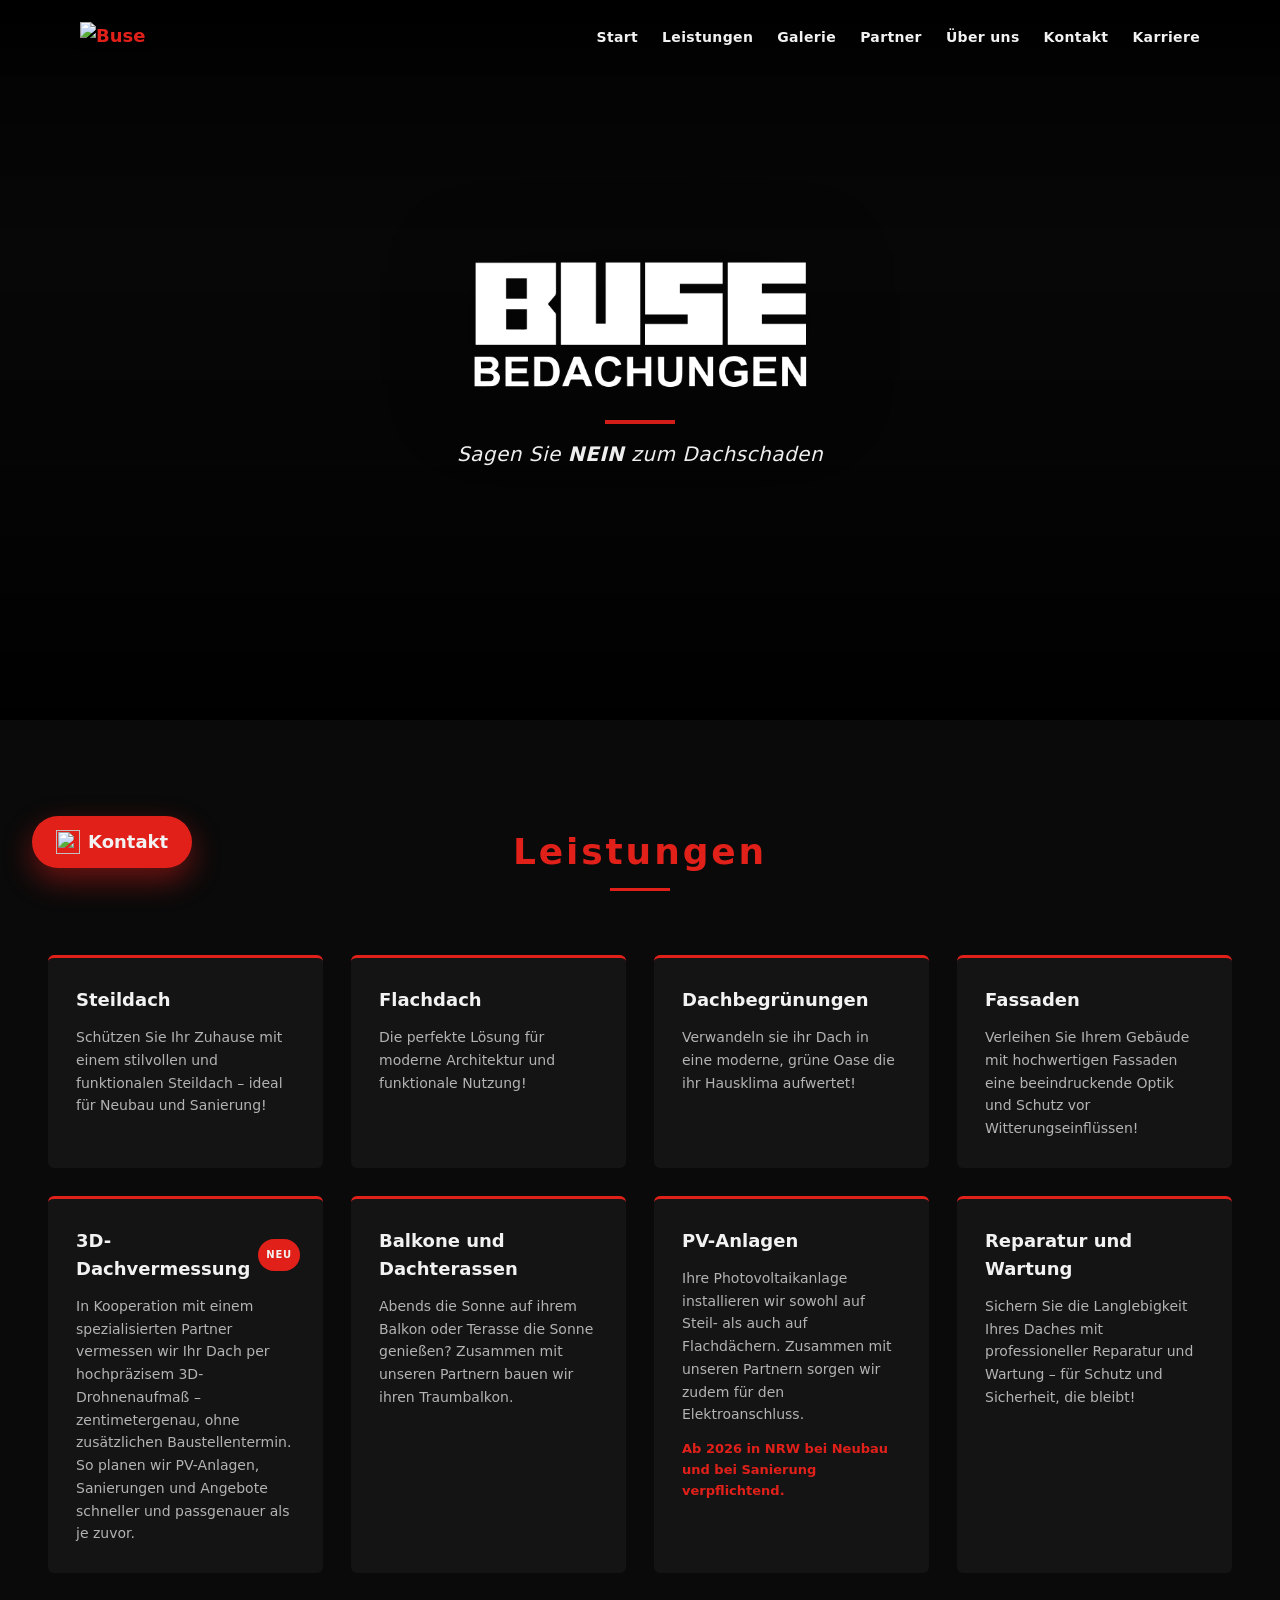
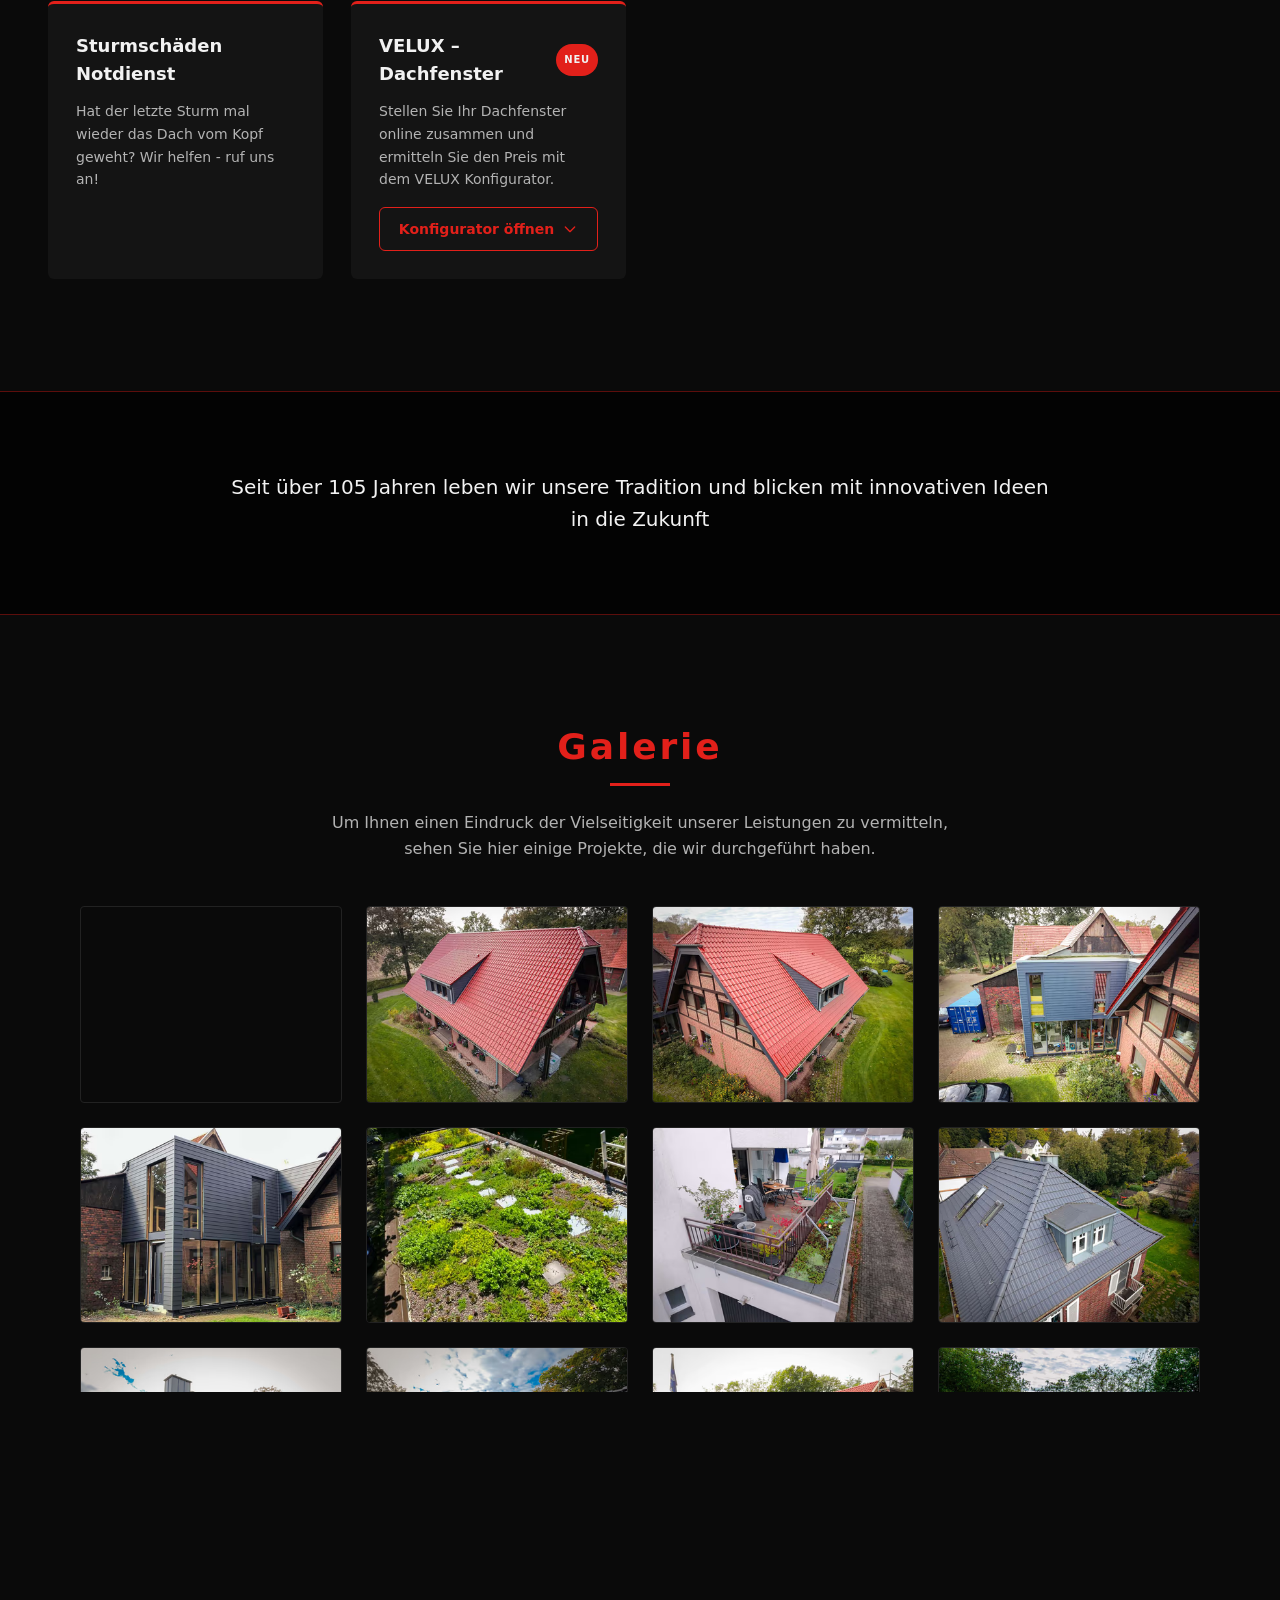
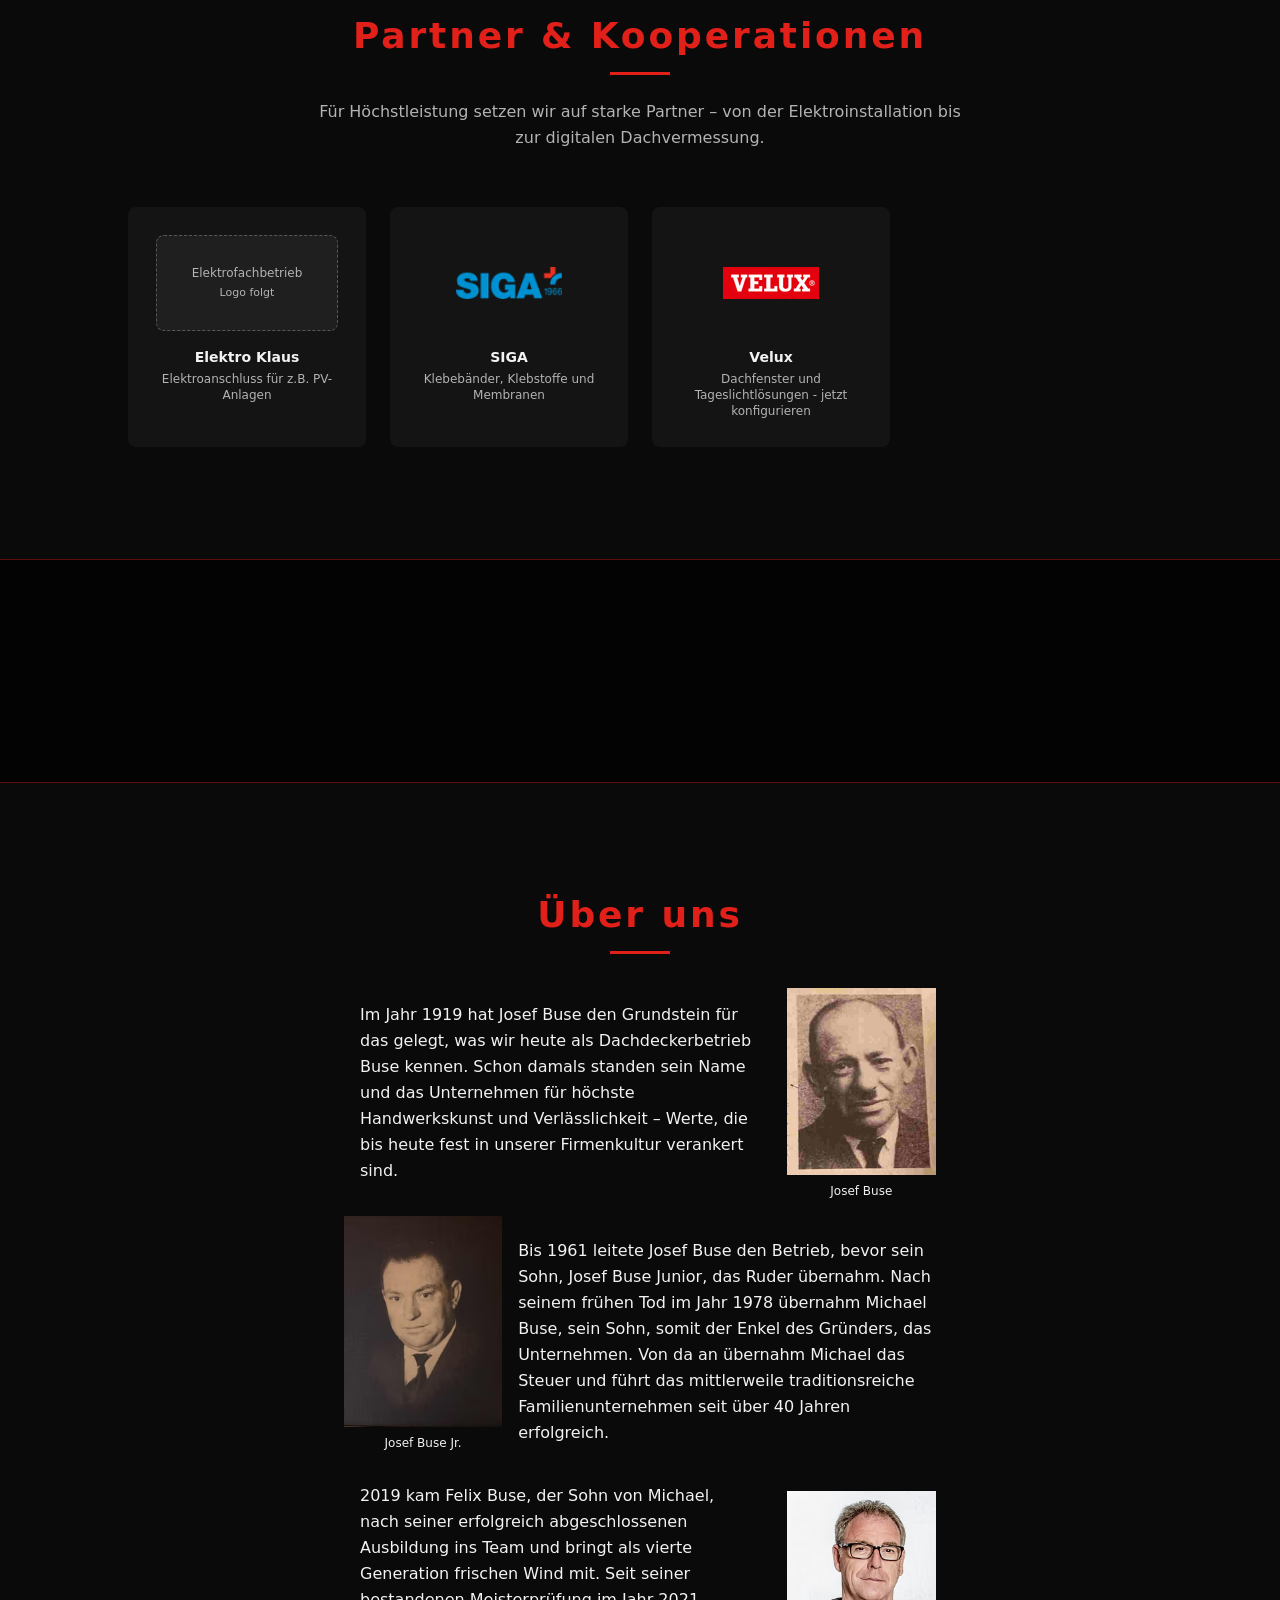
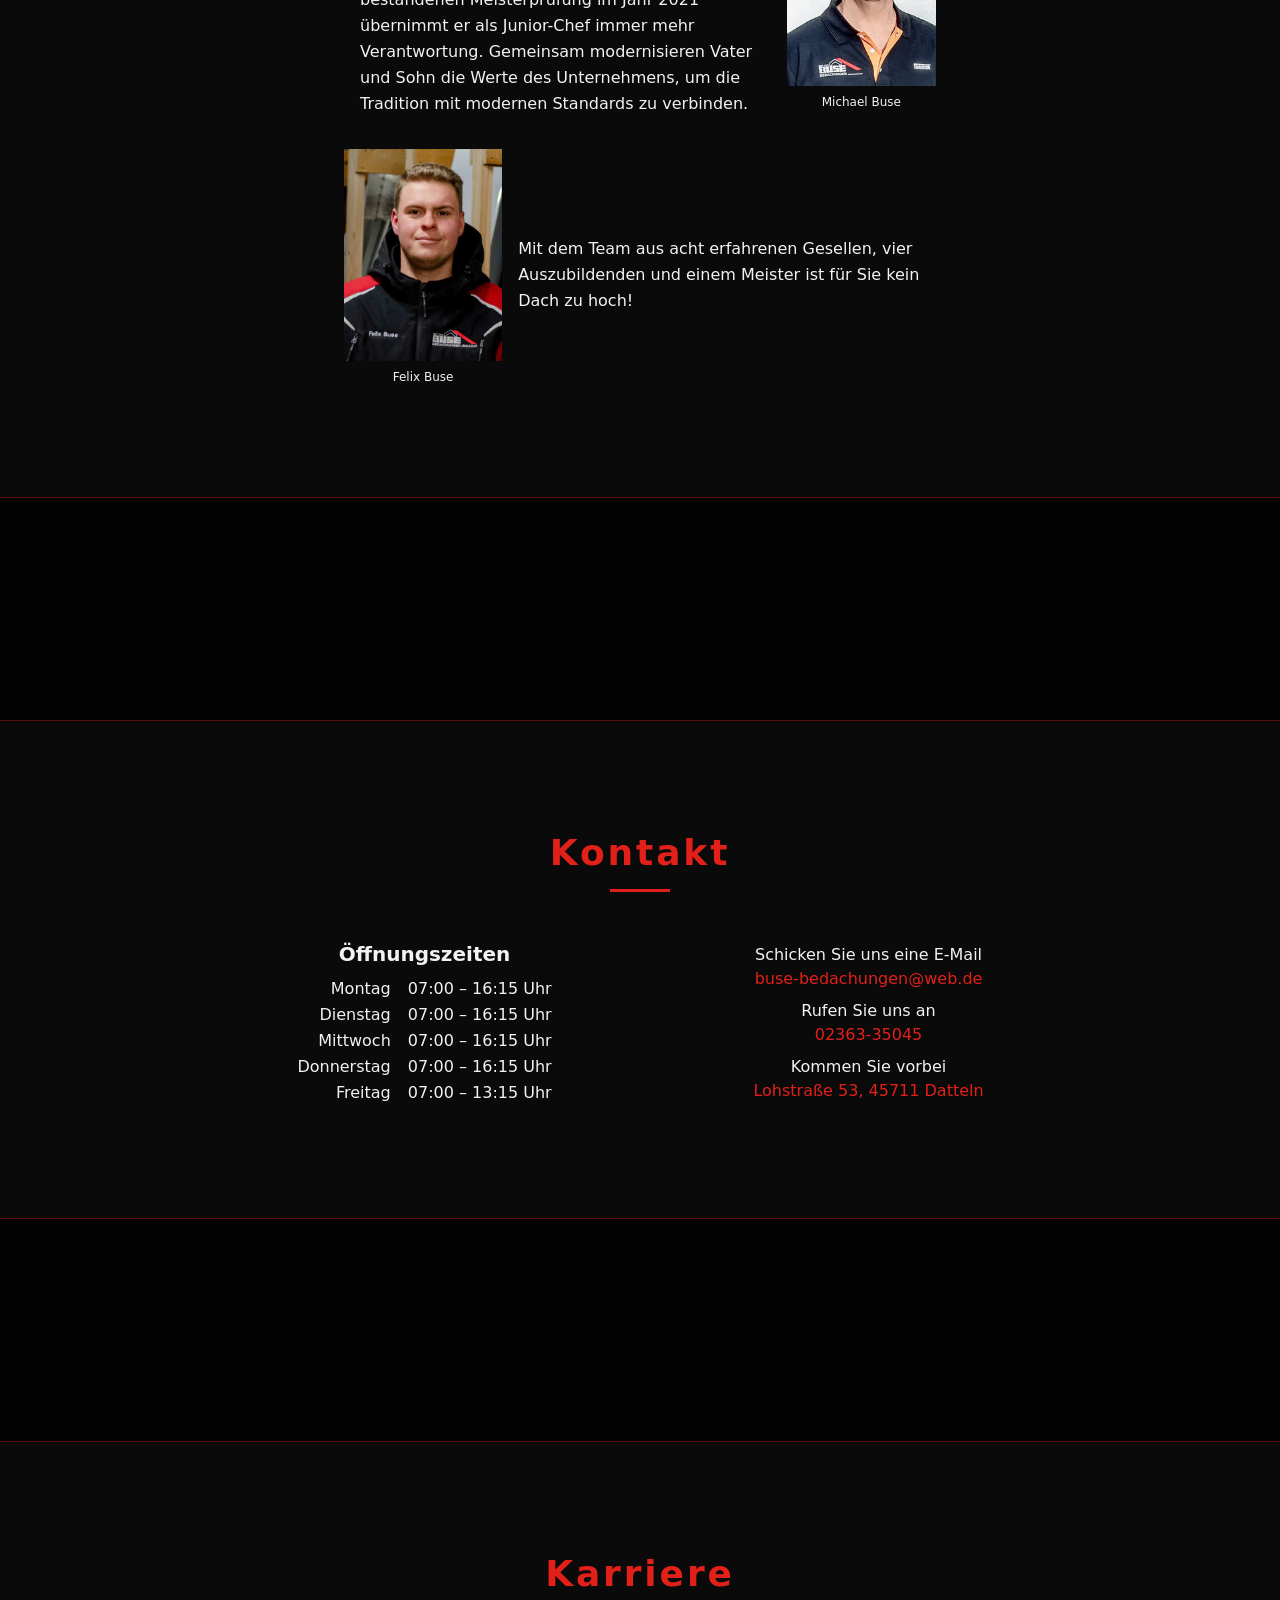
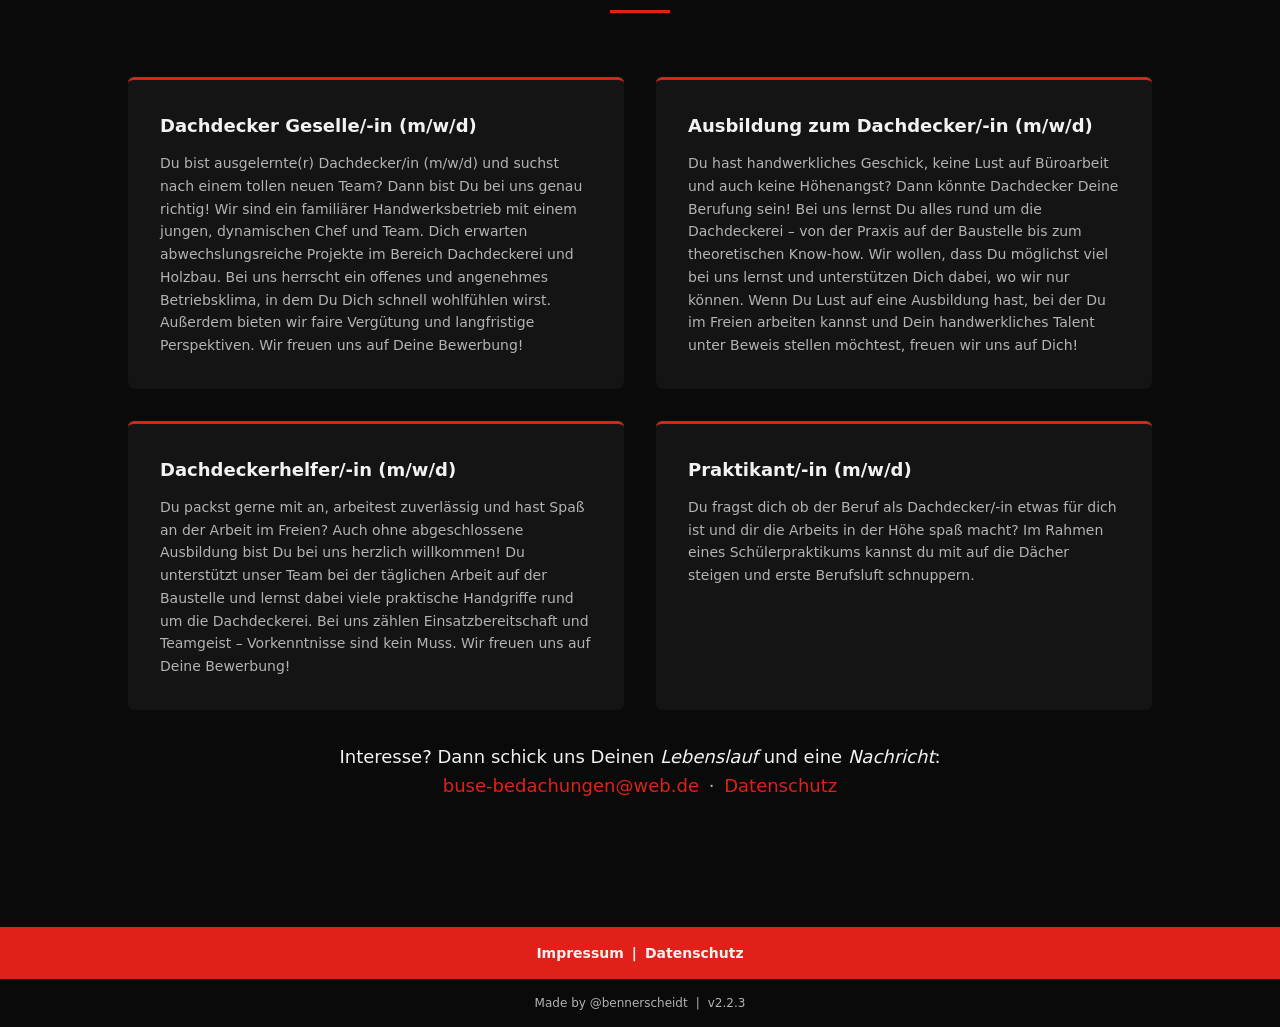
==== commit 968622e8: "1" ====
--- a/index.html
+++ b/index.html
@@ -284,7 +284,7 @@
             aria-expanded="false"
             class="text-lg font-bold w-full text-left accordion-toggle flex justify-between items-center gap-4 min-h-[44px] px-5 py-4">
             <span class="flex items-center gap-2">
-              <span><abbr title="Photovoltaik">PV</abbr>-Anlagen</span>
+              <span>PV-Anlagen</span>
             </span>
             <svg class="w-5 h-5 shrink-0 transform transition-transform duration-300 ease-in-out accordion-icon"
               xmlns="http://www.w3.org/2000/svg" fill="none" viewBox="0 0 24 24" stroke="currentColor"
@@ -420,7 +420,7 @@
       </li>
       <li class="bg-surface border-t-[3px] border-primary rounded-md transition duration-300 hover:scale-[1.03] hover:shadow-[0_0_0_1px_rgba(226,32,26,0.4),0_10px_26px_rgba(226,32,26,0.18)] p-7">
         <h3 class="flex items-center gap-2 text-lg font-extrabold">
-          <span><abbr title="Photovoltaik">PV</abbr>-Anlagen</span>
+          <span>PV-Anlagen</span>
         </h3>
         <p class="mt-3 text-sm leading-relaxed text-muted">Ihre Photovoltaikanlage installieren wir sowohl auf Steil- als auch auf Flachdächern. Zusammen mit unseren Partnern sorgen wir zudem für den Elektroanschluss.</p>
         <p class="mt-3 text-[13px] font-bold leading-relaxed text-primary">Ab 2026 in NRW bei Neubau und bei Sanierung verpflichtend.</p>
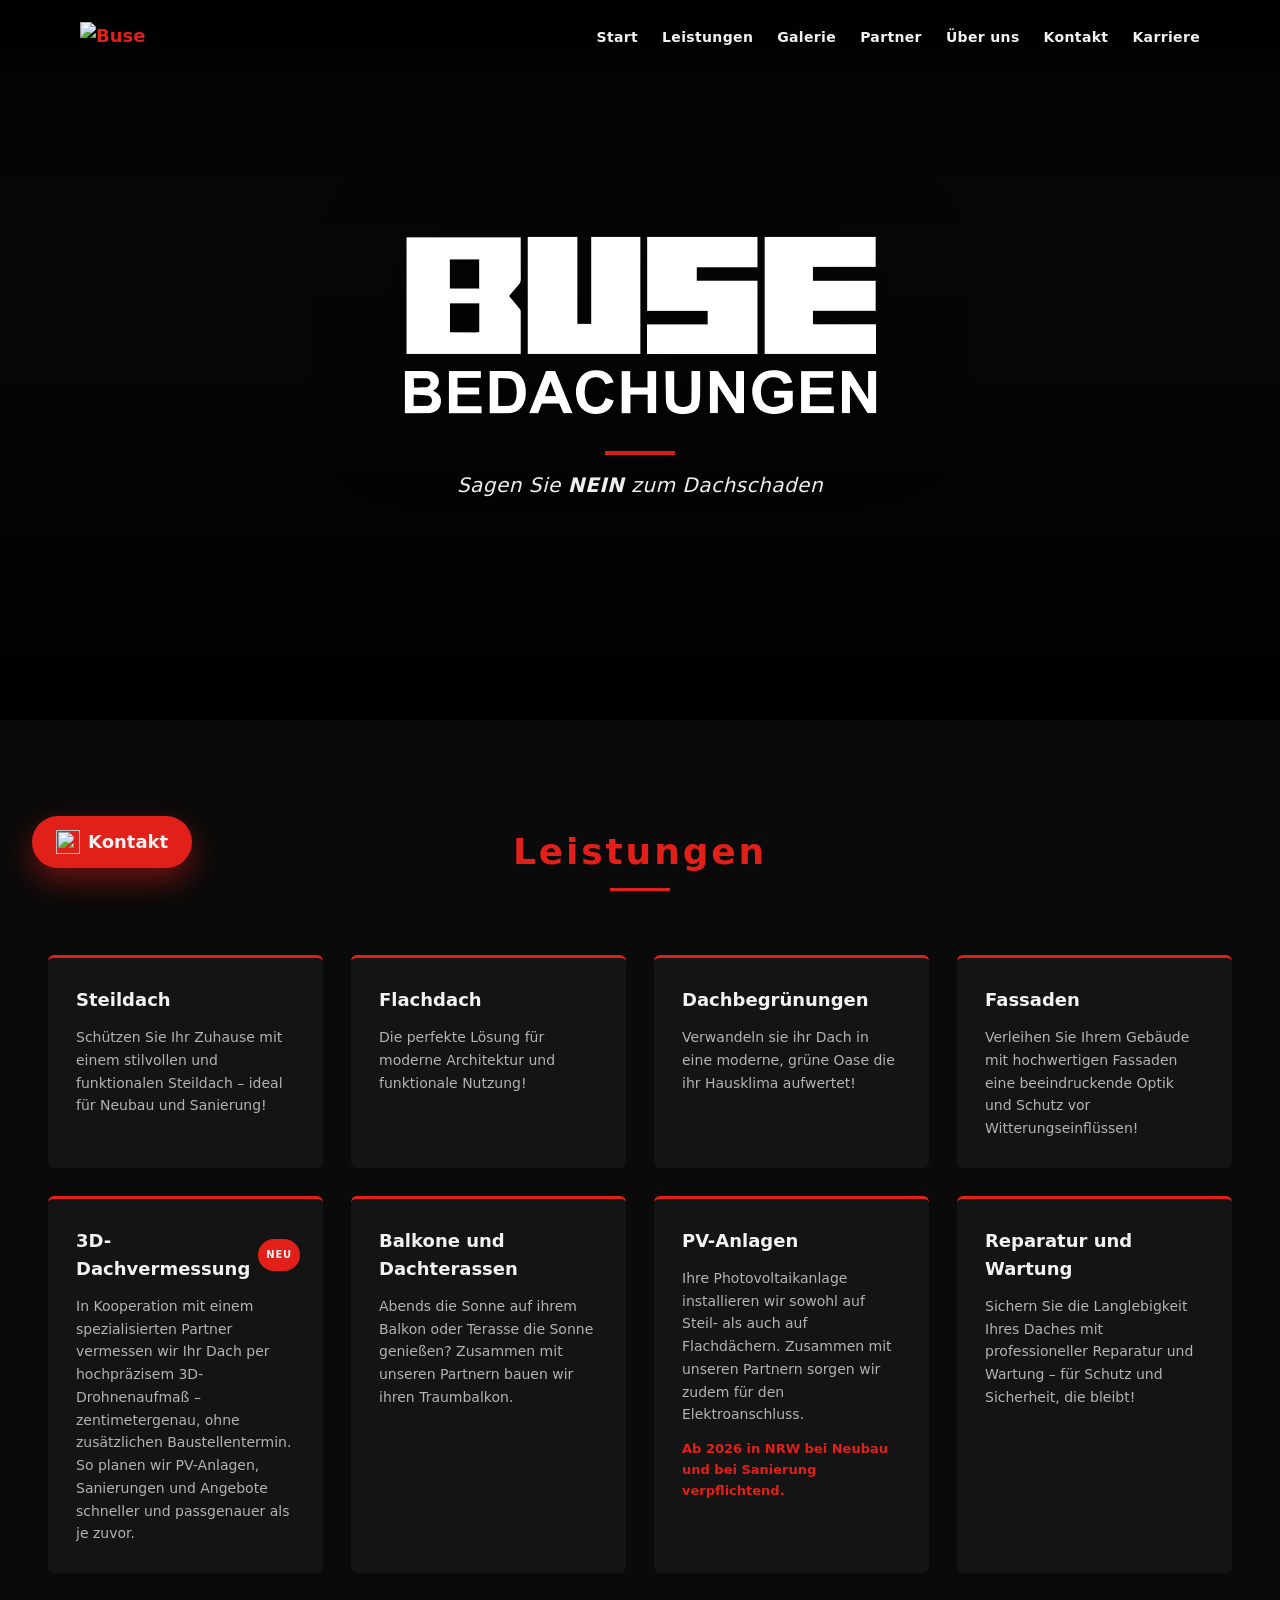
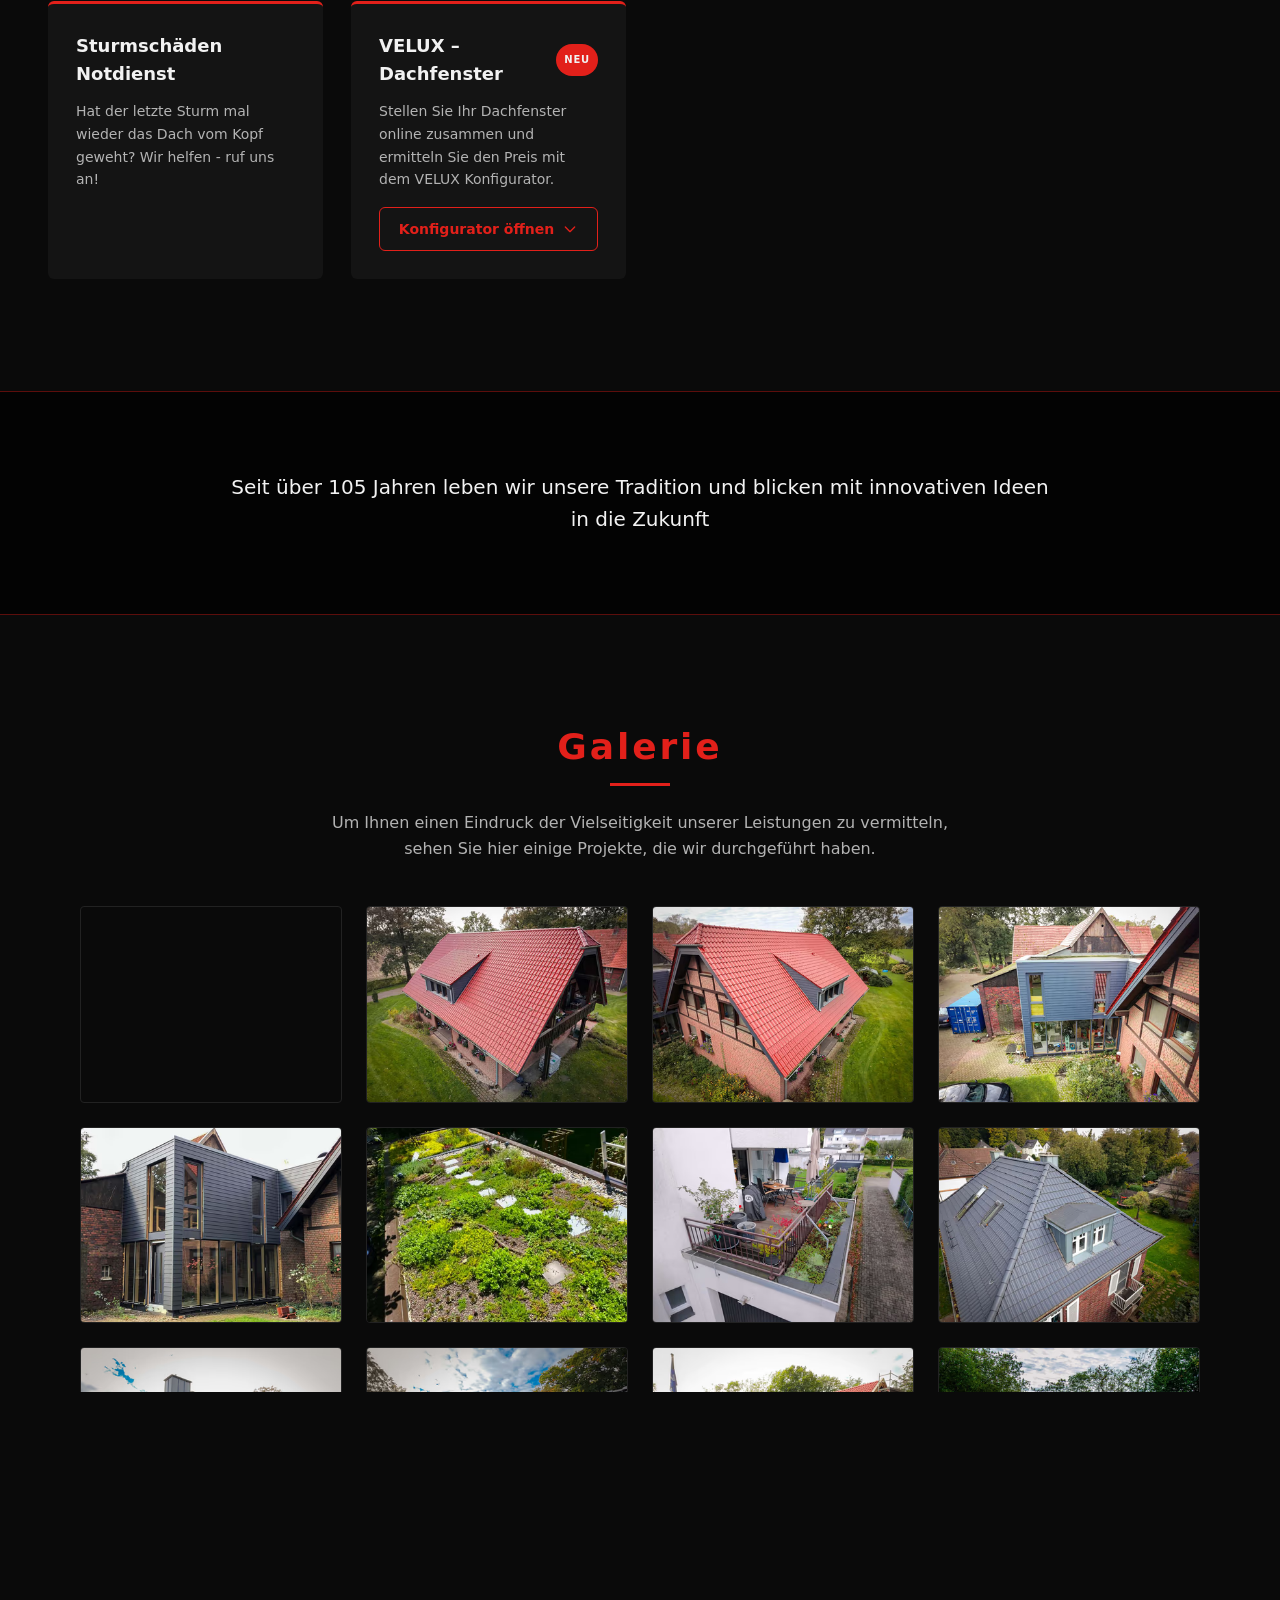
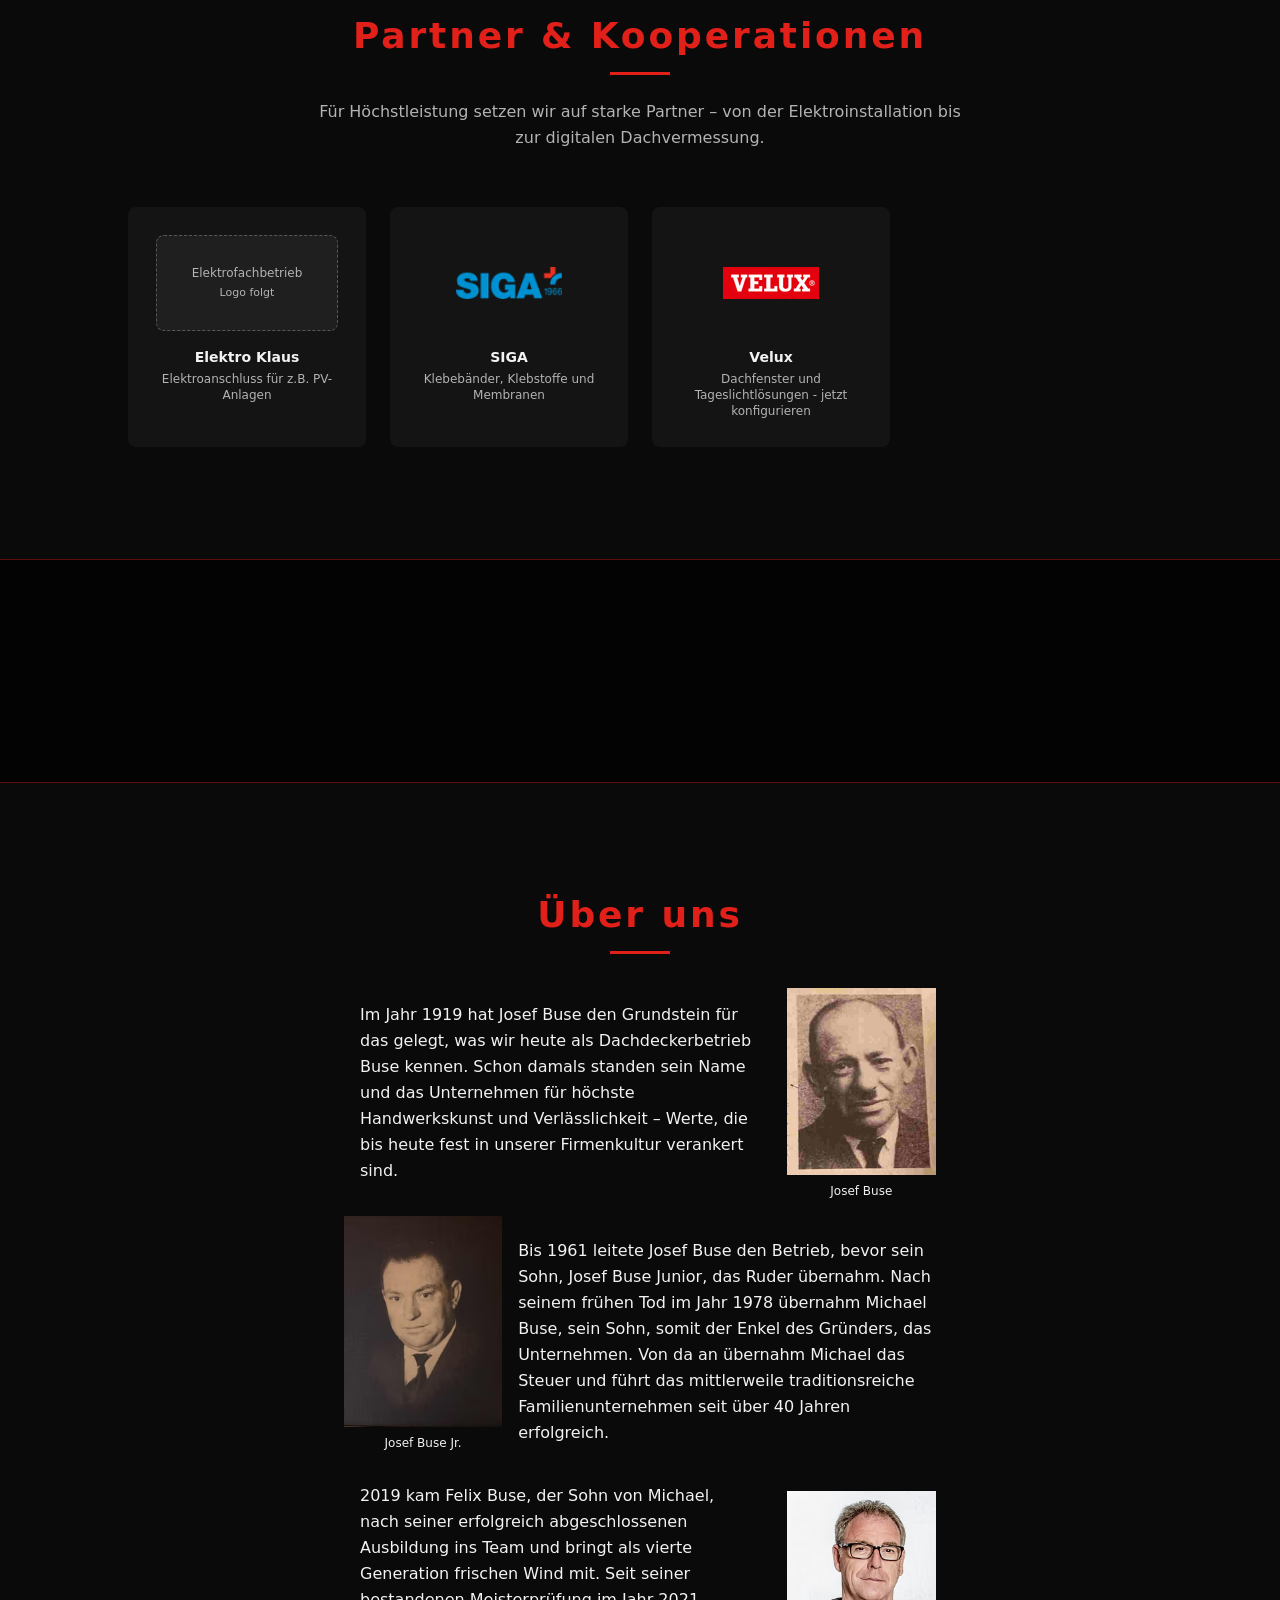
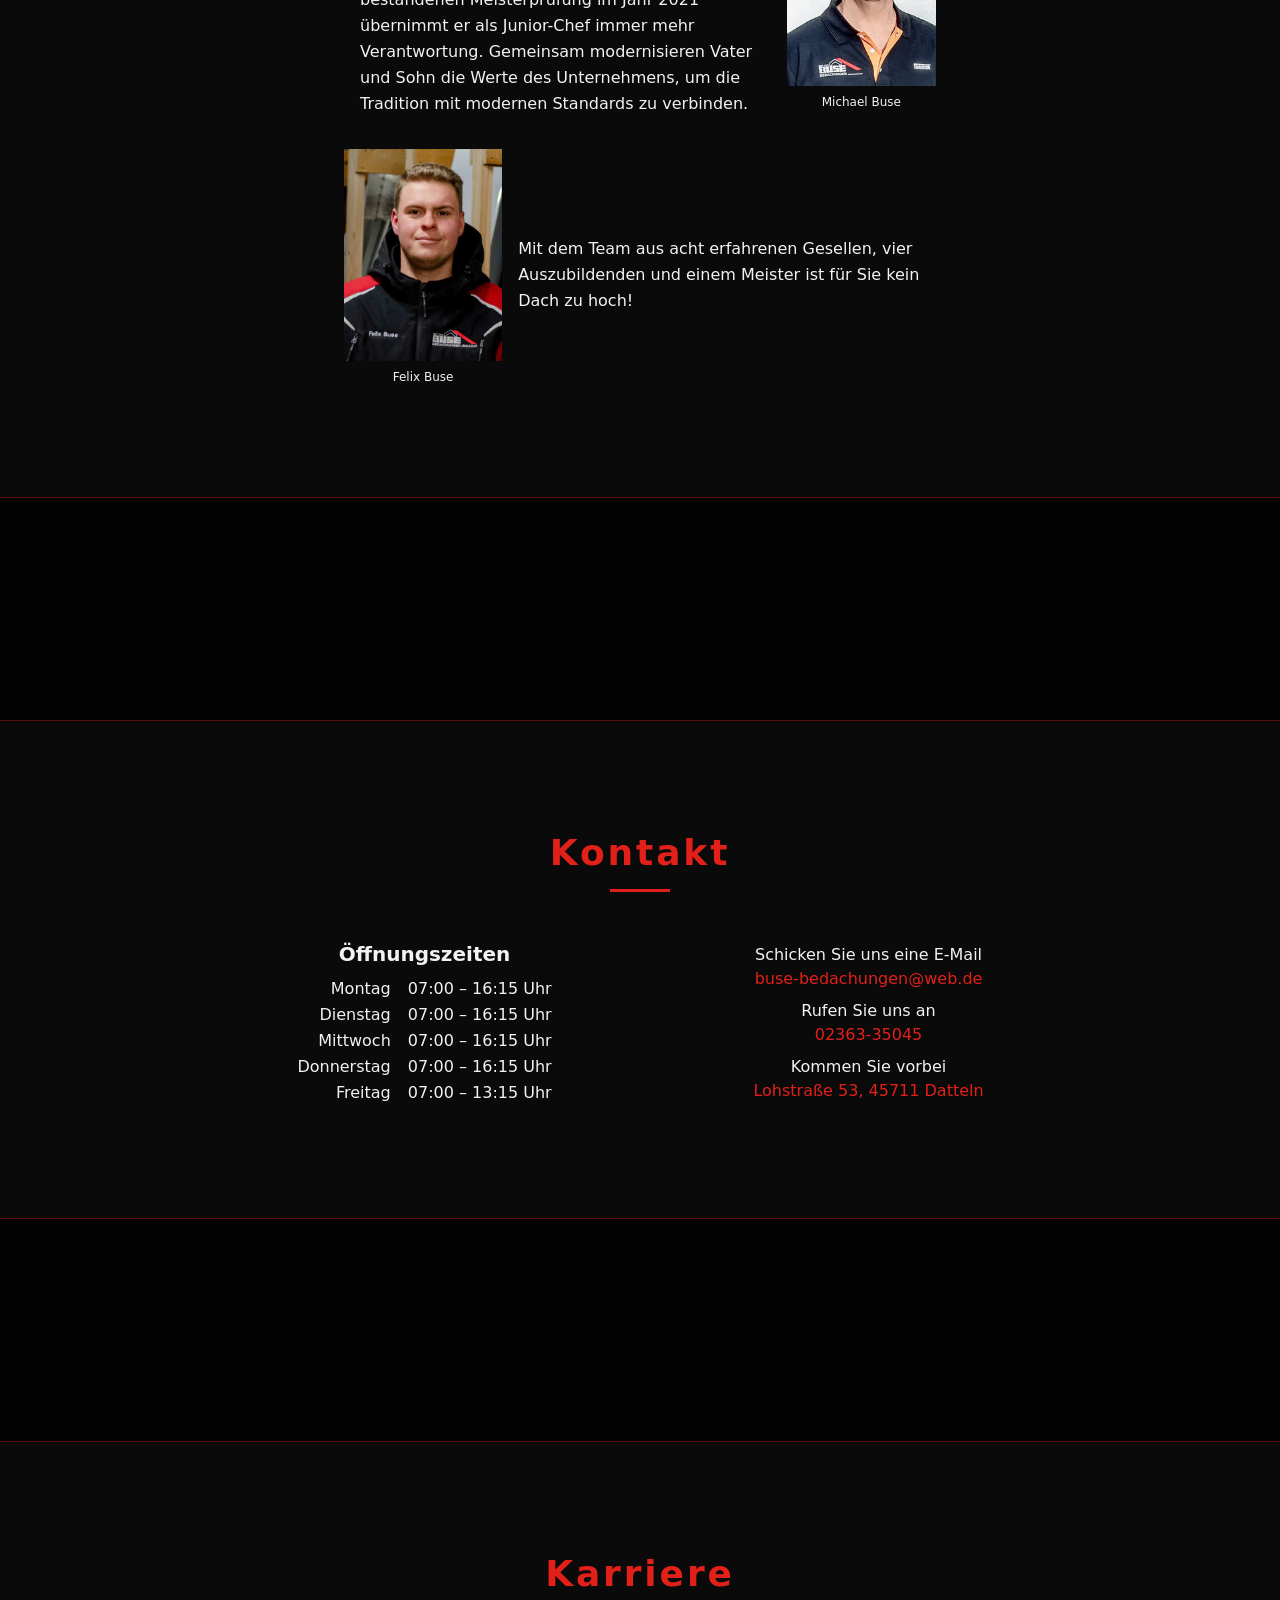
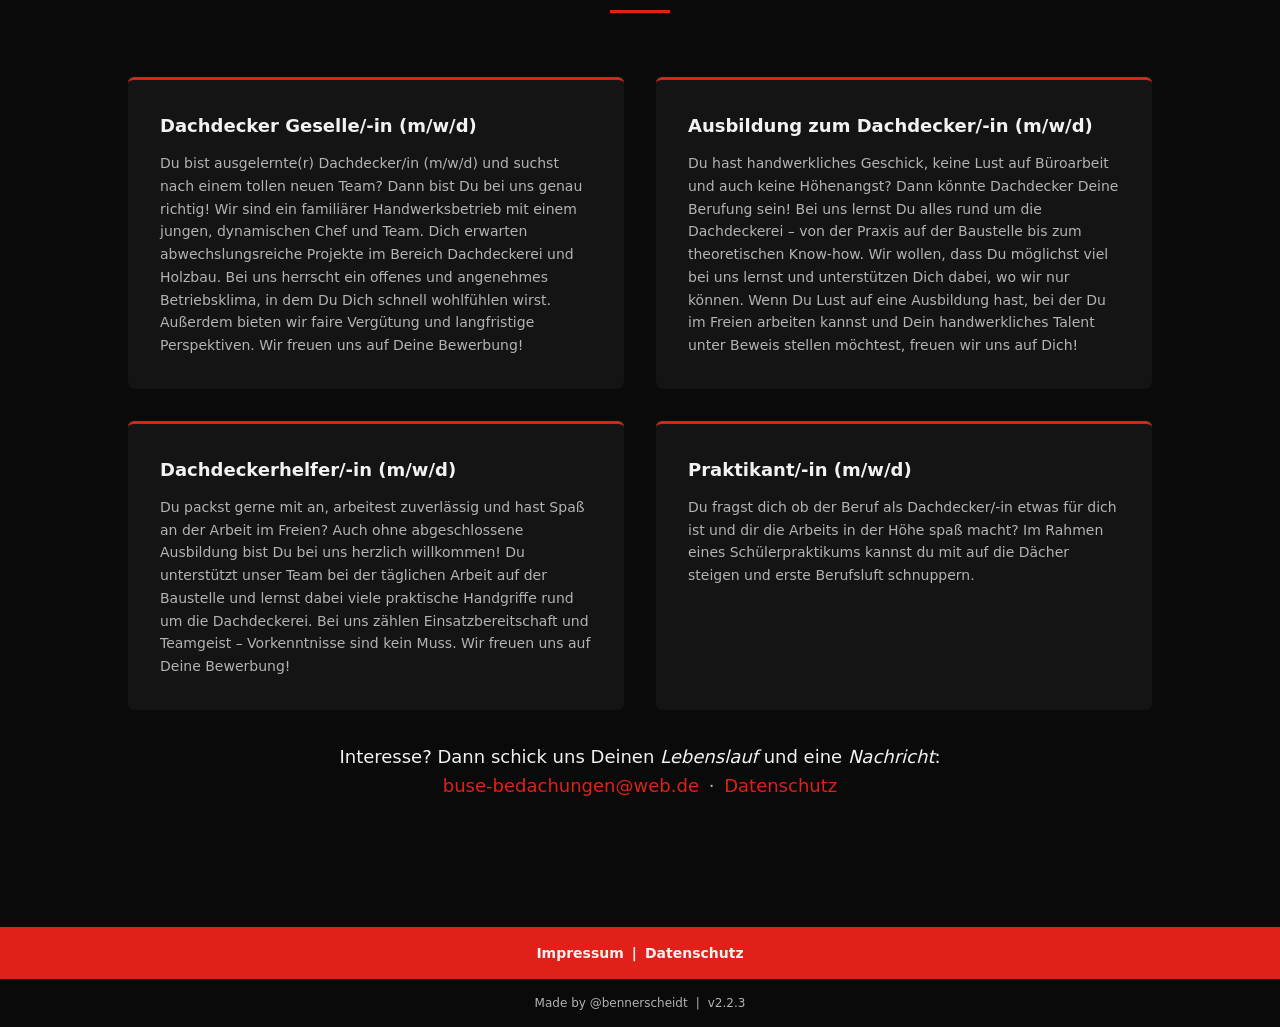
==== commit ee685ac4: "w" ====
--- a/index.html
+++ b/index.html
@@ -110,7 +110,7 @@
       width="1200" height="492"
       alt=""
       loading="eager" decoding="async"
-      class="h-auto w-auto mx-8 md:h-36 drop-shadow-[0_10px_40px_rgba(0,0,0,0.6)] hero-logo-flyin" fetchpriority="high">
+      class="h-auto w-auto mx-8 md:h-42 drop-shadow-[0_10px_40px_rgba(0,0,0,0.6)] hero-logo-flyin" fetchpriority="high">
   </picture>
         <div class="mt-6 h-1 w-[70px] bg-primary" aria-hidden="true"></div>
         <p class="mt-4 text-lg md:text-xl italic tracking-wide">Sagen Sie <b>NEIN</b> zum Dachschaden</p>
@@ -474,7 +474,7 @@
     </ul>
   </section>
 
-  <div class="reveal border-y border-primary/40 bg-black bg-opacity-65 h-56 p-12 flex items-center justify-center">
+  <div class="border-y border-primary/40 bg-black bg-opacity-65 h-56 p-12 flex items-center justify-center">
     <p class="text-xl max-w-prose text-center leading-relaxed">Seit über 105 Jahren leben wir unsere Tradition und blicken mit innovativen Ideen in die Zukunft</p>
   </div>
 
@@ -930,7 +930,7 @@
     </ul>
   </section>
 
-  <div class="reveal border-y border-primary/40 bg-black bg-opacity-65 h-56"></div>
+  <div class="border-y border-primary/40 bg-black bg-opacity-65 h-56"></div>
 
   <section id="aboutUs" class="reveal bg-background px-6 py-20 sm:px-12 sm:py-28" aria-labelledby="about-heading">
     <div class="text-center space-y-8 flex flex-col items-center">
@@ -1014,7 +1014,7 @@
     </div>
   </section>
 
-  <div class="reveal border-y border-primary/40 bg-black bg-opacity-65 h-56"></div>
+  <div class="border-y border-primary/40 bg-black bg-opacity-65 h-56"></div>
 
   <section id="contact" class="reveal bg-background px-6 py-20 sm:px-12 sm:py-28" aria-labelledby="contact-heading">
     <div class="text-center space-y-8 md:w-3/4 md:mx-auto">
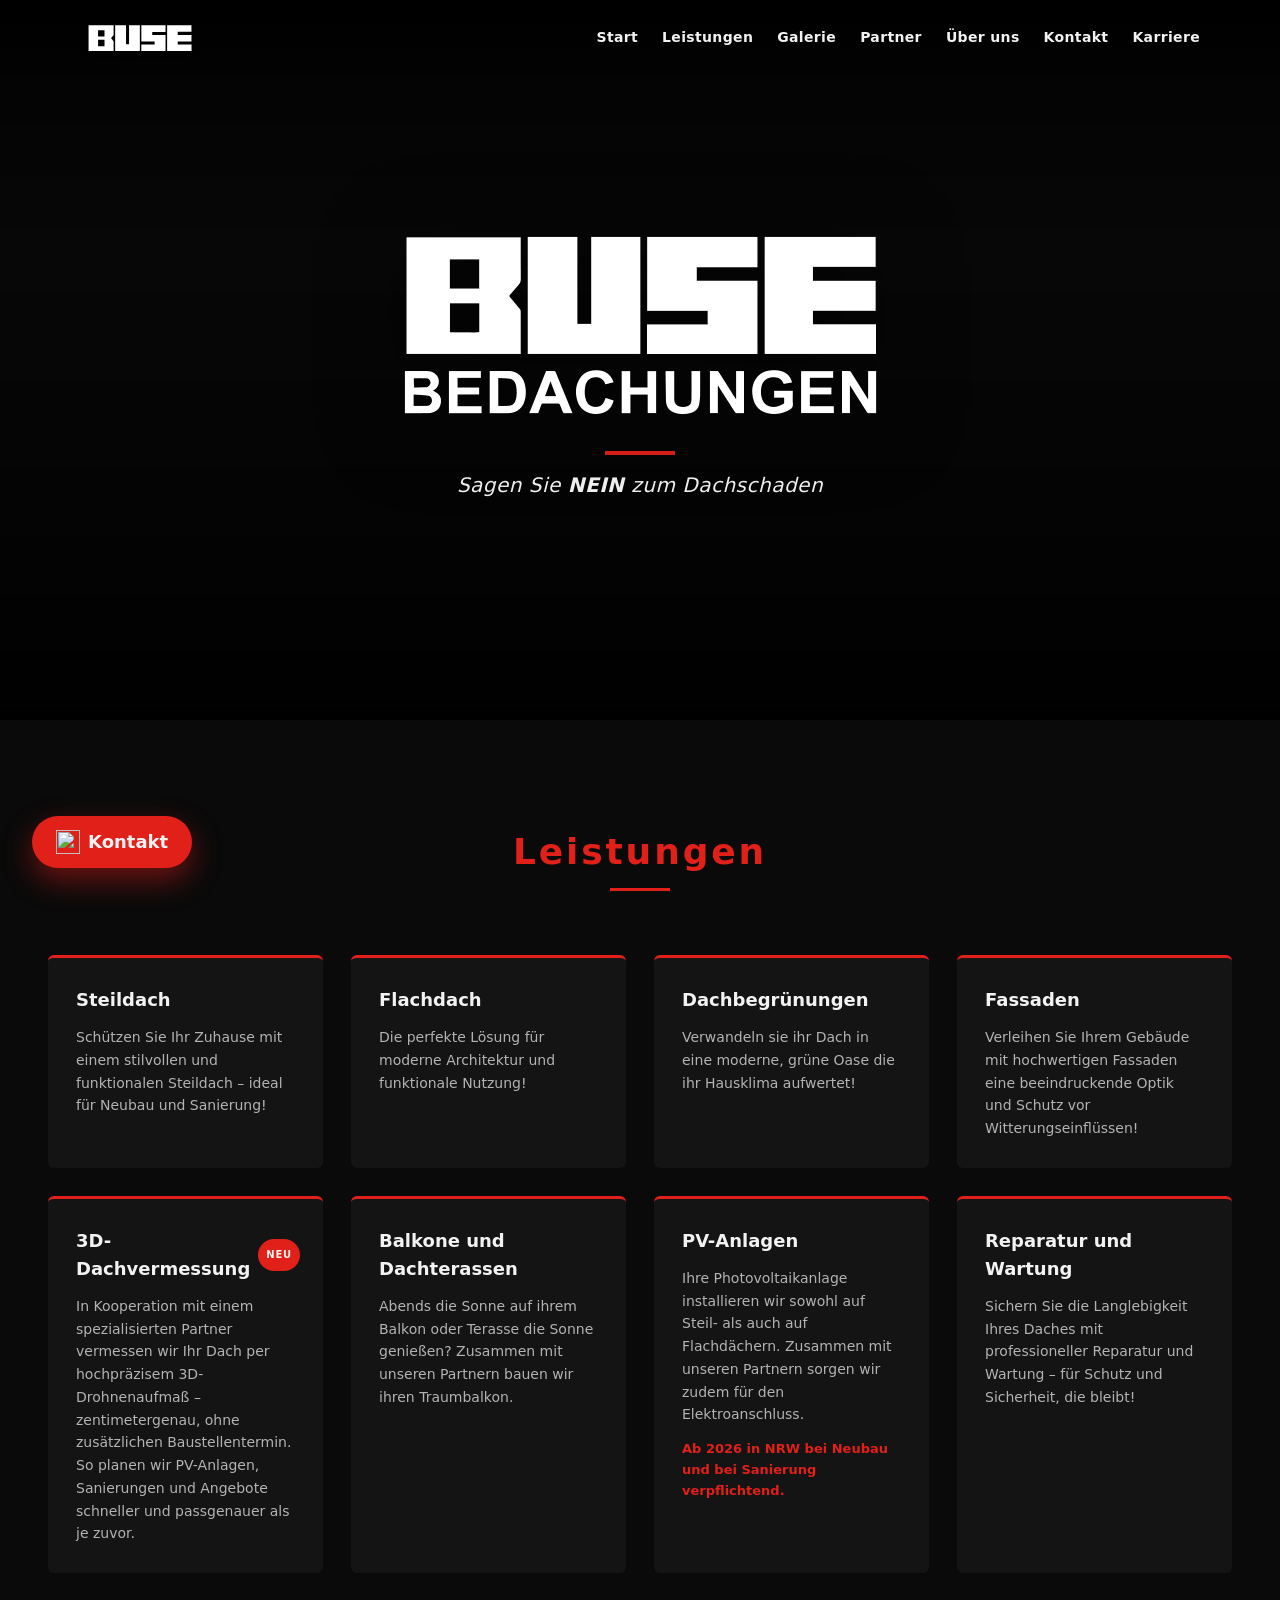
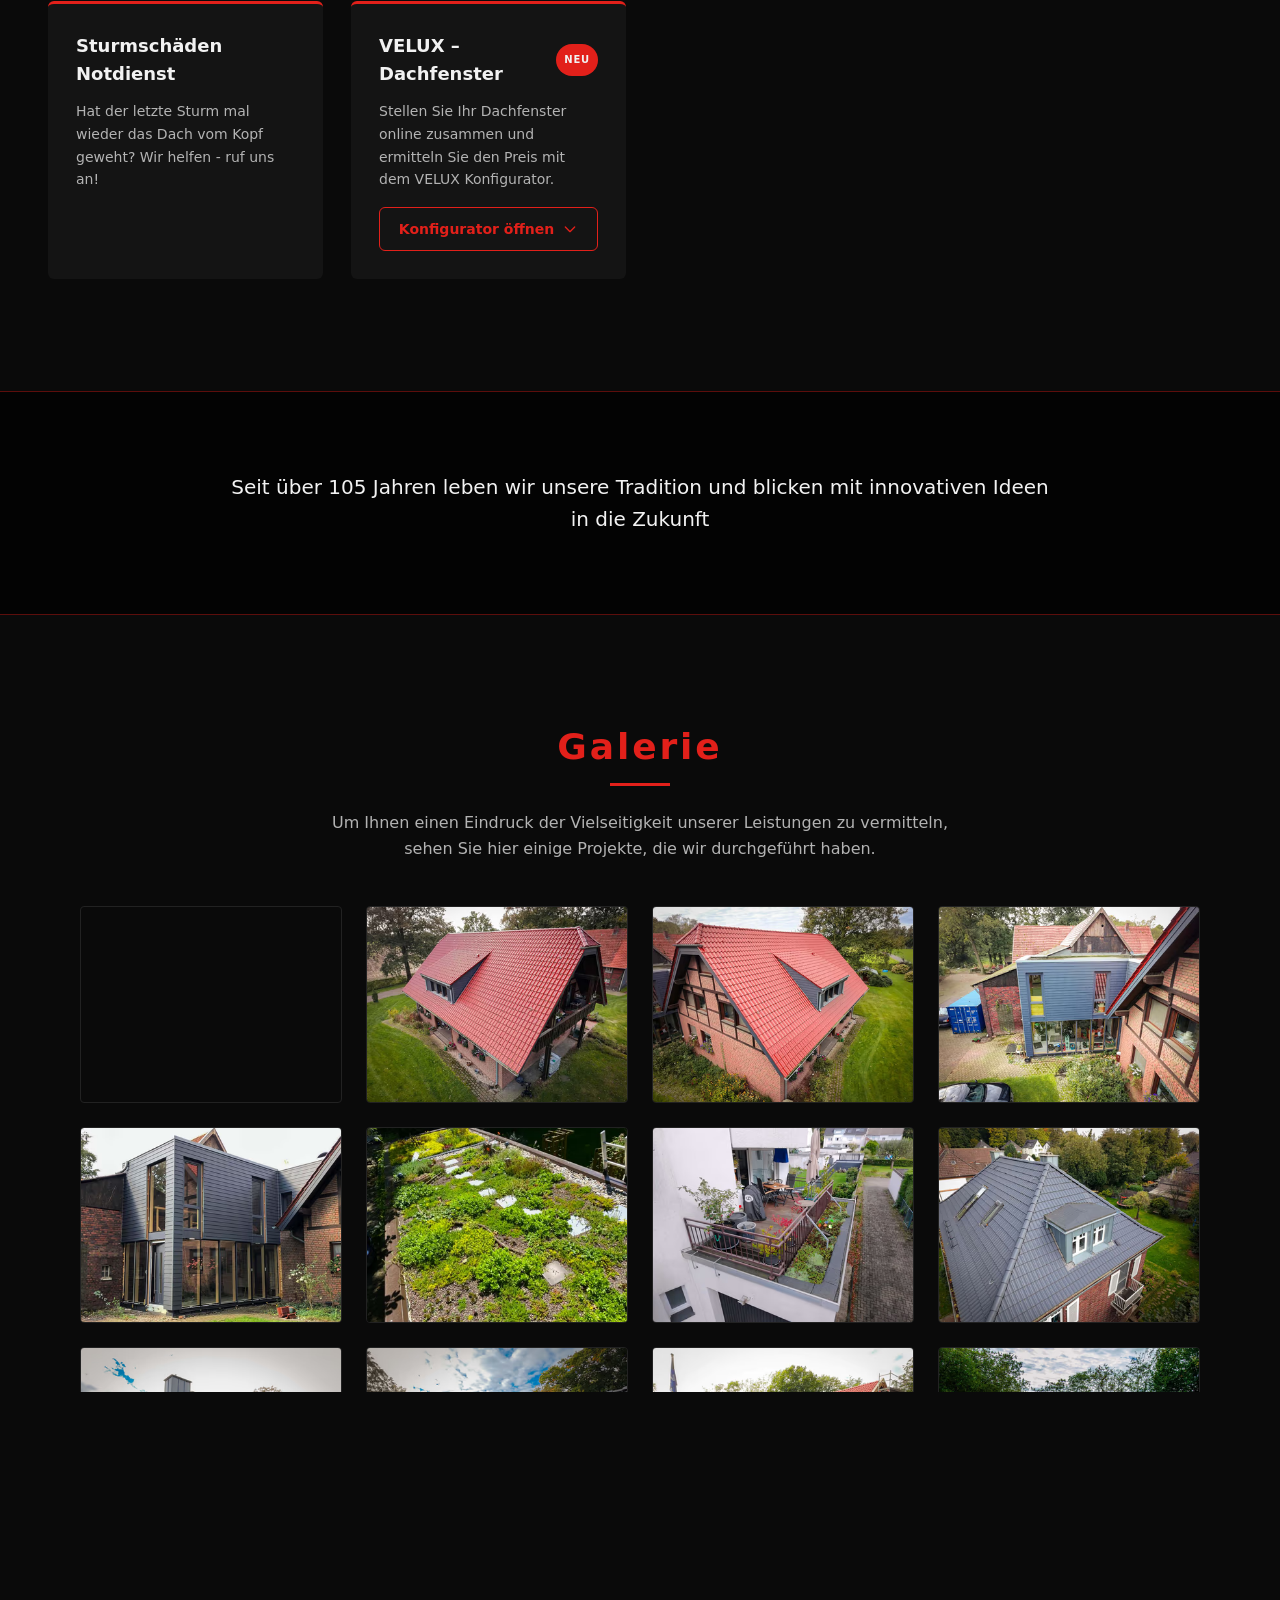
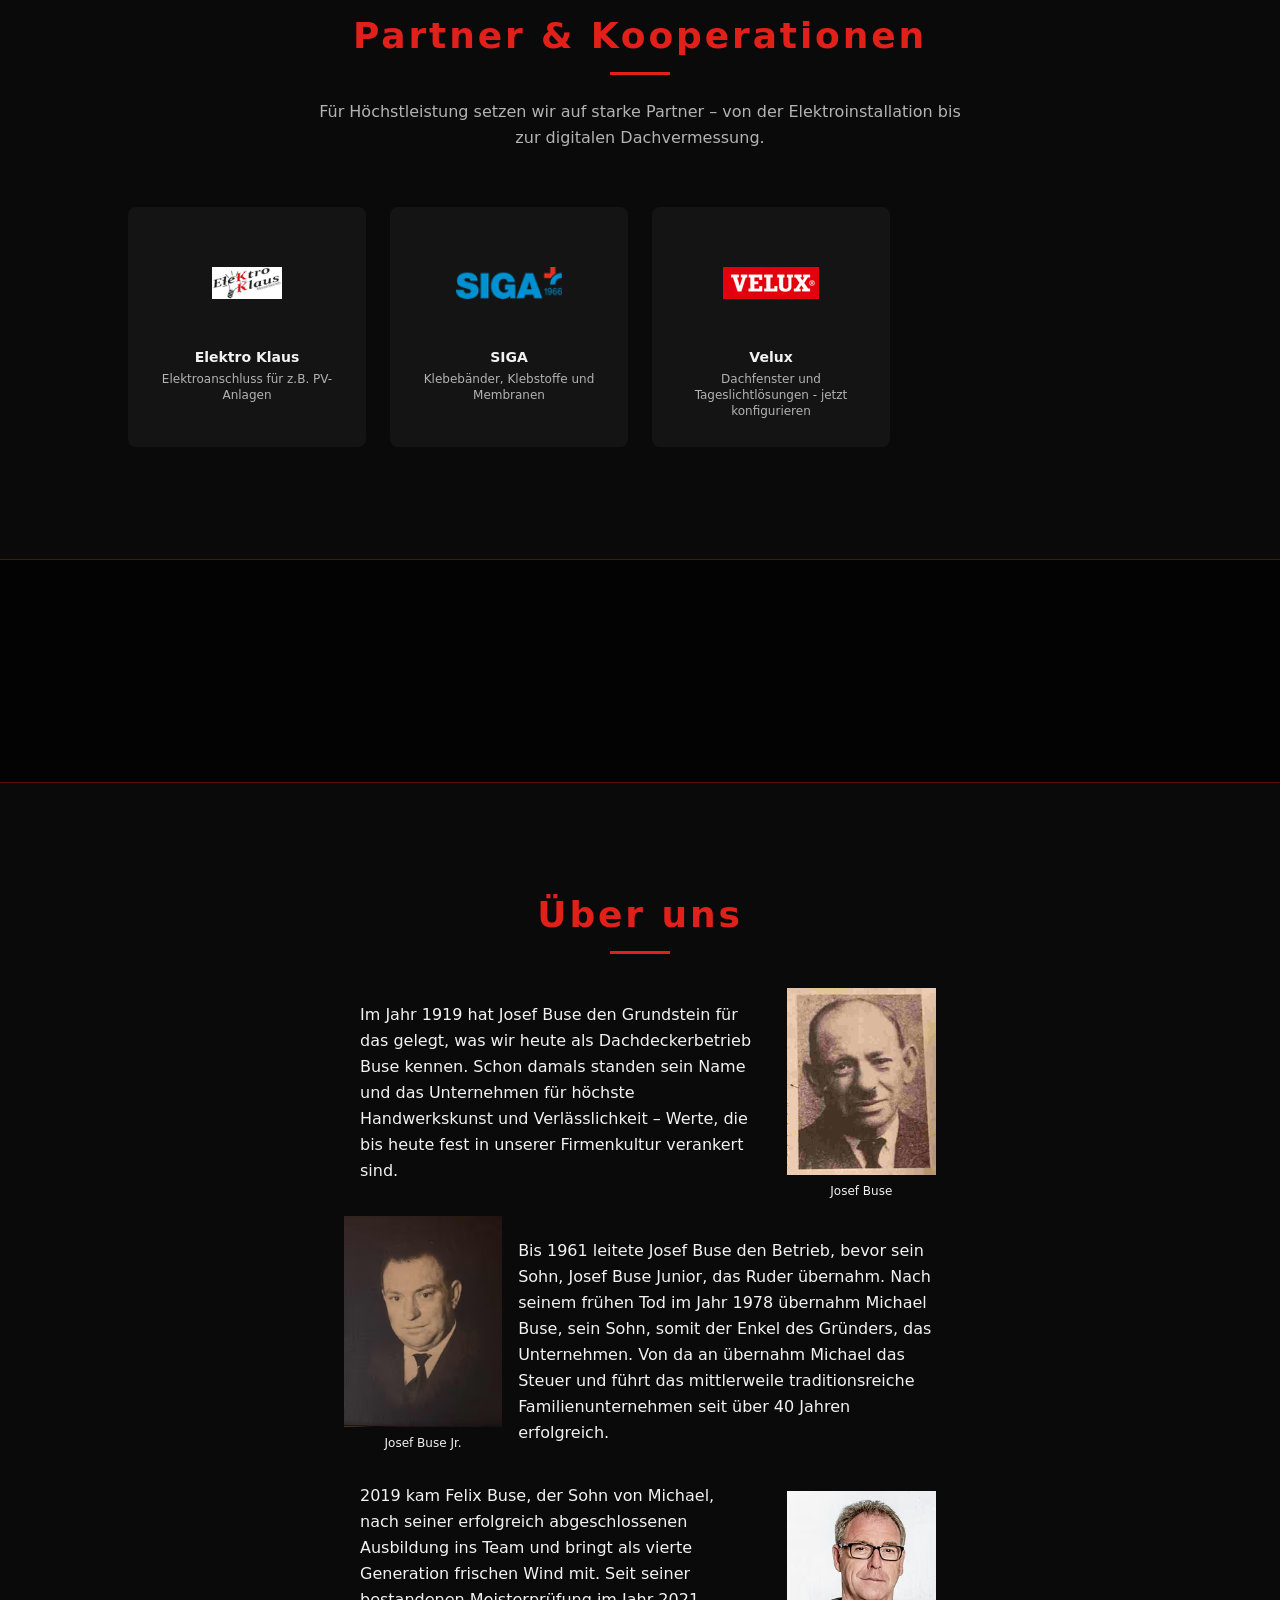
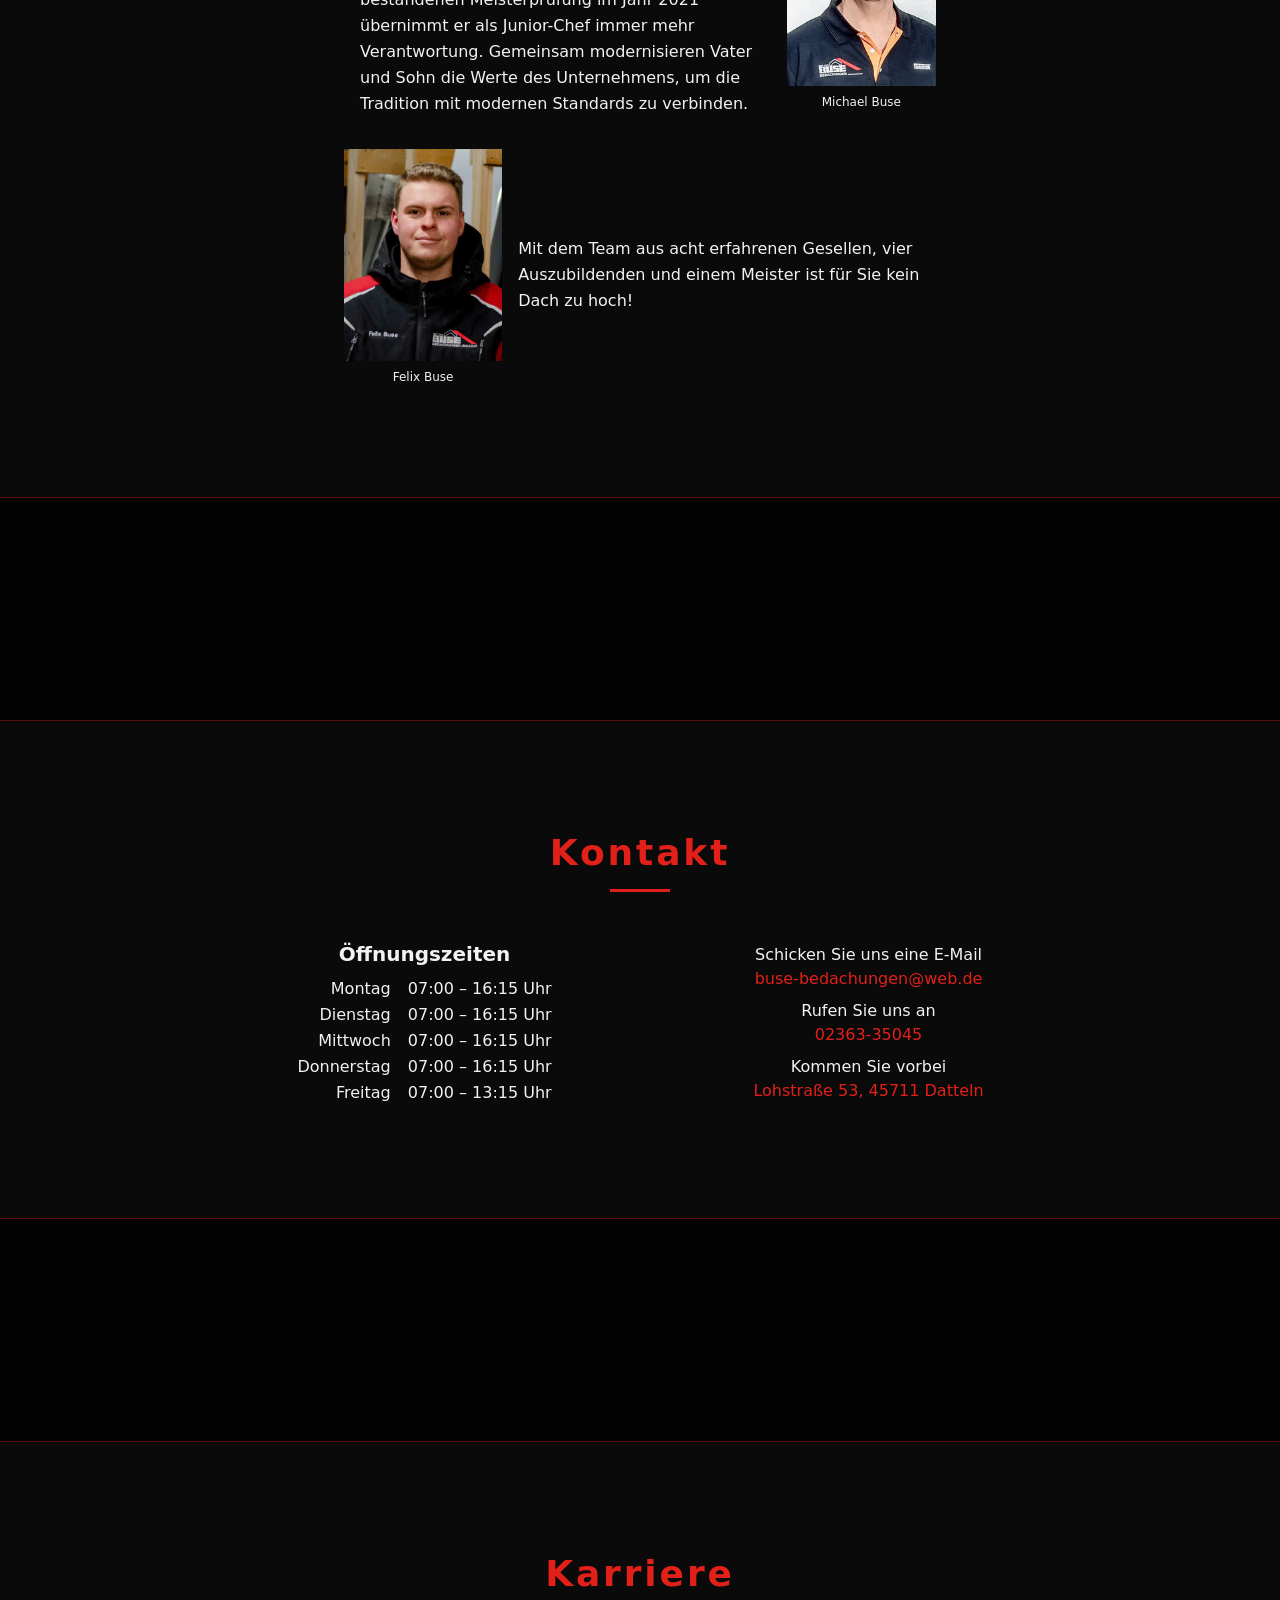
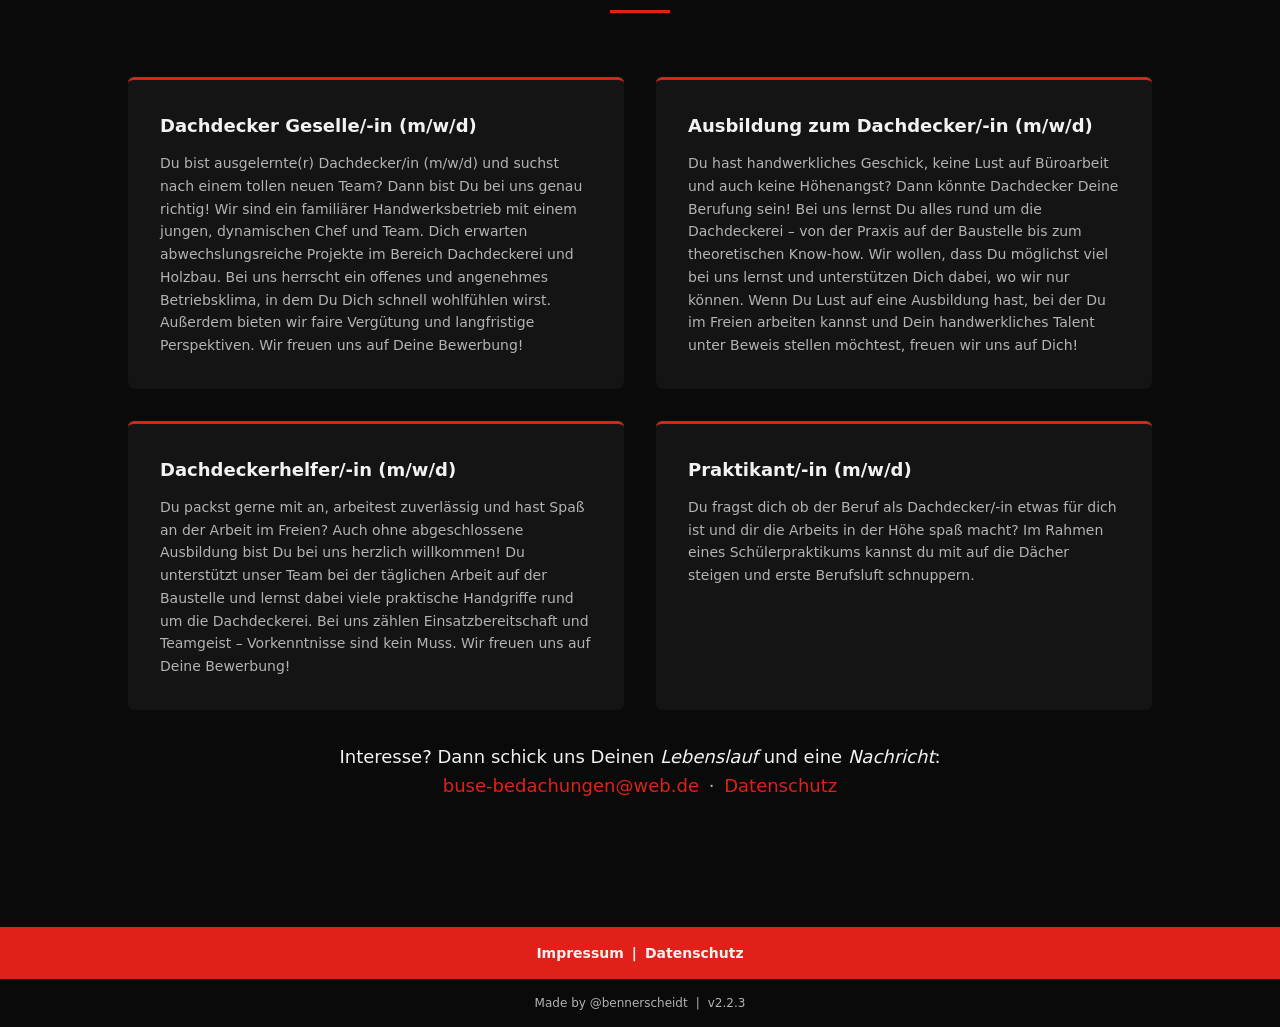
==== commit 1330b21a: "gooooo" ====
--- a/index.html
+++ b/index.html
@@ -1,1172 +1,11 @@
-<!DOCTYPE html>
-<html lang="de" class="scroll-smooth">
-
-<head>
-  <meta charset="UTF-8" />
-  <meta name="viewport" content="width=device-width, initial-scale=1.0" />
-  <link rel="canonical" href="https://bedachungen-buse.de/" />
-  
-  <script>document.documentElement.classList.add('js');</script>
-  <meta name="description" content="Buse Bedachungen – Ihr Dachdecker in Datteln: Dacharbeiten, Balkone und Sturmschaden-Notdienst. Kontaktieren Sie uns für hochwertige Bedachungen!">
-  <meta property="og:title" content="Buse Bedachungen – Dachdecker in Datteln" />
-  <meta property="og:description" content="Professionelle Dacharbeiten, Balkon und Sturmschaden-Notdienst von Ihrem Dachdecker in Datteln." />
-  <meta property="og:image" content="https://bedachungen-buse.de/logo/BuseLogo.png" />
-  <meta property="og:image:alt" content="Logo von Buse Bedachungen" />
-  <meta property="og:url" content="https://bedachungen-buse.de" />
-  <meta property="og:type" content="website" />
-  <meta property="og:locale" content="de_DE" />
-  <meta name="twitter:card" content="summary_large_image" />
-
-  <title>Buse Bedachungen | Dachdecker in Datteln</title>
-
-  <link rel="icon" type="image/x-icon" href="/logo/favicon.ico">
-  <style>*,:after,:before{--tw-border-spacing-x:0;--tw-border-spacing-y:0;--tw-translate-x:0;--tw-translate-y:0;--tw-rotate:0;--tw-skew-x:0;--tw-skew-y:0;--tw-scale-x:1;--tw-scale-y:1;--tw-pan-x: ;--tw-pan-y: ;--tw-pinch-zoom: ;--tw-scroll-snap-strictness:proximity;--tw-gradient-from-position: ;--tw-gradient-via-position: ;--tw-gradient-to-position: ;--tw-ordinal: ;--tw-slashed-zero: ;--tw-numeric-figure: ;--tw-numeric-spacing: ;--tw-numeric-fraction: ;--tw-ring-inset: ;--tw-ring-offset-width:0px;--tw-ring-offset-color:#fff;--tw-ring-color:rgba(59,130,246,.5);--tw-ring-offset-shadow:0 0 #0000;--tw-ring-shadow:0 0 #0000;--tw-shadow:0 0 #0000;--tw-shadow-colored:0 0 #0000;--tw-blur: ;--tw-brightness: ;--tw-contrast: ;--tw-grayscale: ;--tw-hue-rotate: ;--tw-invert: ;--tw-saturate: ;--tw-sepia: ;--tw-drop-shadow: ;--tw-backdrop-blur: ;--tw-backdrop-brightness: ;--tw-backdrop-contrast: ;--tw-backdrop-grayscale: ;--tw-backdrop-hue-rotate: ;--tw-backdrop-invert: ;--tw-backdrop-opacity: ;--tw-backdrop-saturate: ;--tw-backdrop-sepia: ;--tw-contain-size: ;--tw-contain-layout: ;--tw-contain-paint: ;--tw-contain-style: }::backdrop{--tw-border-spacing-x:0;--tw-border-spacing-y:0;--tw-translate-x:0;--tw-translate-y:0;--tw-rotate:0;--tw-skew-x:0;--tw-skew-y:0;--tw-scale-x:1;--tw-scale-y:1;--tw-pan-x: ;--tw-pan-y: ;--tw-pinch-zoom: ;--tw-scroll-snap-strictness:proximity;--tw-gradient-from-position: ;--tw-gradient-via-position: ;--tw-gradient-to-position: ;--tw-ordinal: ;--tw-slashed-zero: ;--tw-numeric-figure: ;--tw-numeric-spacing: ;--tw-numeric-fraction: ;--tw-ring-inset: ;--tw-ring-offset-width:0px;--tw-ring-offset-color:#fff;--tw-ring-color:rgba(59,130,246,.5);--tw-ring-offset-shadow:0 0 #0000;--tw-ring-shadow:0 0 #0000;--tw-shadow:0 0 #0000;--tw-shadow-colored:0 0 #0000;--tw-blur: ;--tw-brightness: ;--tw-contrast: ;--tw-grayscale: ;--tw-hue-rotate: ;--tw-invert: ;--tw-saturate: ;--tw-sepia: ;--tw-drop-shadow: ;--tw-backdrop-blur: ;--tw-backdrop-brightness: ;--tw-backdrop-contrast: ;--tw-backdrop-grayscale: ;--tw-backdrop-hue-rotate: ;--tw-backdrop-invert: ;--tw-backdrop-opacity: ;--tw-backdrop-saturate: ;--tw-backdrop-sepia: ;--tw-contain-size: ;--tw-contain-layout: ;--tw-contain-paint: ;--tw-contain-style: }/*! tailwindcss v3.4.13 | MIT License | https://tailwindcss.com*/*,:after,:before{box-sizing:border-box;border:0 solid #e5e7eb}:after,:before{--tw-content:""}:host,html{line-height:1.5;-webkit-text-size-adjust:100%;-moz-tab-size:4;-o-tab-size:4;tab-size:4;font-family:ui-sans-serif,system-ui,sans-serif,Apple Color Emoji,Segoe UI Emoji,Segoe UI Symbol,Noto Color Emoji;font-feature-settings:normal;font-variation-settings:normal;-webkit-tap-highlight-color:transparent}body{margin:0;line-height:inherit}hr{height:0;color:inherit;border-top-width:1px}abbr:where([title]){-webkit-text-decoration:underline dotted;text-decoration:underline dotted}h1,h2,h3,h4,h5,h6{font-size:inherit;font-weight:inherit}a{color:inherit;text-decoration:inherit}b,strong{font-weight:bolder}code,kbd,pre,samp{font-family:ui-monospace,SFMono-Regular,Menlo,Monaco,Consolas,Liberation Mono,Courier New,monospace;font-feature-settings:normal;font-variation-settings:normal;font-size:1em}small{font-size:80%}sub,sup{font-size:75%;line-height:0;position:relative;vertical-align:baseline}sub{bottom:-.25em}sup{top:-.5em}table{text-indent:0;border-color:inherit;border-collapse:collapse}button,input,optgroup,select,textarea{font-family:inherit;font-feature-settings:inherit;font-variation-settings:inherit;font-size:100%;font-weight:inherit;line-height:inherit;letter-spacing:inherit;color:inherit;margin:0;padding:0}button,select{text-transform:none}button,input:where([type=button]),input:where([type=reset]),input:where([type=submit]){-webkit-appearance:button;background-color:transparent;background-image:none}:-moz-focusring{outline:auto}:-moz-ui-invalid{box-shadow:none}progress{vertical-align:baseline}::-webkit-inner-spin-button,::-webkit-outer-spin-button{height:auto}[type=search]{-webkit-appearance:textfield;outline-offset:-2px}::-webkit-search-decoration{-webkit-appearance:none}::-webkit-file-upload-button{-webkit-appearance:button;font:inherit}summary{display:list-item}blockquote,dd,dl,figure,h1,h2,h3,h4,h5,h6,hr,p,pre{margin:0}fieldset{margin:0}fieldset,legend{padding:0}menu,ol,ul{list-style:none;margin:0;padding:0}dialog{padding:0}textarea{resize:vertical}input::-moz-placeholder,textarea::-moz-placeholder{opacity:1;color:#9ca3af}input::placeholder,textarea::placeholder{opacity:1;color:#9ca3af}[role=button],button{cursor:pointer}:disabled{cursor:default}audio,canvas,embed,iframe,img,object,svg,video{display:block;vertical-align:middle}img,video{max-width:100%;height:auto}[hidden]{display:none}.sr-only{position:absolute;width:1px;height:1px;padding:0;margin:-1px;overflow:hidden;clip:rect(0,0,0,0);white-space:nowrap;border-width:0}.collapse{visibility:collapse}.fixed{position:fixed}.absolute{position:absolute}.relative{position:relative}.inset-0{inset:0}.bottom-28{bottom:7rem}.bottom-4{bottom:1rem}.left-0{left:0}.left-2{left:.5rem}.left-4{left:1rem}.right-0{right:0}.right-2{right:.5rem}.right-4{right:1rem}.top-0{top:0}.top-1\/2{top:50%}.top-4{top:1rem}.-z-10{z-index:-10}.z-10{z-index:10}.z-20{z-index:20}.z-30{z-index:30}.z-40{z-index:40}.m-0{margin:0}.mx-1{margin-left:.25rem;margin-right:.25rem}.mx-8{margin-left:2rem;margin-right:2rem}.mx-auto{margin-left:auto;margin-right:auto}.mb-24{margin-bottom:6rem}.mb-4{margin-bottom:1rem}.mb-6{margin-bottom:1.5rem}.mb-8{margin-bottom:2rem}.ml-2{margin-left:.5rem}.ml-4{margin-left:1rem}.mr-2{margin-right:.5rem}.mt-1{margin-top:.25rem}.mt-10{margin-top:2.5rem}.mt-14{margin-top:3.5rem}.mt-16{margin-top:4rem}.mt-2{margin-top:.5rem}.mt-3{margin-top:.75rem}.mt-4{margin-top:1rem}.mt-6{margin-top:1.5rem}.block{display:block}.inline-block{display:inline-block}.inline{display:inline}.flex{display:flex}.inline-flex{display:inline-flex}.table{display:table}.grid{display:grid}.hidden{display:none}.aspect-\[4\/3\]{aspect-ratio:4/3}.aspect-video{aspect-ratio:16/9}.h-1{height:.25rem}.h-24{height:6rem}.h-32{height:8rem}.h-4{height:1rem}.h-5{height:1.25rem}.h-56{height:14rem}.h-7{height:1.75rem}.h-8{height:2rem}.h-\[3px\]{height:3px}.h-\[70vh\]{height:70vh}.h-auto{height:auto}.h-full{height:100%}.h-lvh{height:100lvh}.max-h-64{max-height:16rem}.max-h-\[80vh\]{max-height:80vh}.min-h-\[44px\]{min-height:44px}.w-32{width:8rem}.w-4{width:1rem}.w-44{width:11rem}.w-5{width:1.25rem}.w-7{width:1.75rem}.w-8{width:2rem}.w-\[60px\]{width:60px}.w-\[70px\]{width:70px}.w-auto{width:auto}.w-full{width:100%}.min-w-\[44px\]{min-width:44px}.max-w-3xl{max-width:48rem}.max-w-5xl{max-width:64rem}.max-w-7xl{max-width:80rem}.max-w-\[90vw\]{max-width:90vw}.max-w-full{max-width:100%}.max-w-none{max-width:none}.max-w-prose{max-width:65ch}.max-w-xs{max-width:20rem}.flex-1{flex:1 1 0%}.shrink-0{flex-shrink:0}.-translate-y-1\/2{--tw-translate-y:-50%}.-translate-y-1\/2,.rotate-180{transform:translate(var(--tw-translate-x),var(--tw-translate-y)) rotate(var(--tw-rotate)) skewX(var(--tw-skew-x)) skewY(var(--tw-skew-y)) scaleX(var(--tw-scale-x)) scaleY(var(--tw-scale-y))}.rotate-180{--tw-rotate:180deg}.transform{transform:translate(var(--tw-translate-x),var(--tw-translate-y)) rotate(var(--tw-rotate)) skewX(var(--tw-skew-x)) skewY(var(--tw-skew-y)) scaleX(var(--tw-scale-x)) scaleY(var(--tw-scale-y))}.grid-cols-3{grid-template-columns:repeat(3,minmax(0,1fr))}.flex-row{flex-direction:row}.flex-col{flex-direction:column}.flex-col-reverse{flex-direction:column-reverse}.flex-wrap{flex-wrap:wrap}.items-center{align-items:center}.justify-start{justify-content:flex-start}.justify-center{justify-content:center}.justify-between{justify-content:space-between}.justify-around{justify-content:space-around}.gap-1{gap:.25rem}.gap-2{gap:.5rem}.gap-4{gap:1rem}.gap-6{gap:1.5rem}.gap-7{gap:1.75rem}.gap-8{gap:2rem}.space-x-6>:not([hidden])~:not([hidden]){--tw-space-x-reverse:0;margin-right:calc(1.5rem*var(--tw-space-x-reverse));margin-left:calc(1.5rem*(1 - var(--tw-space-x-reverse)))}.space-y-2>:not([hidden])~:not([hidden]){--tw-space-y-reverse:0;margin-top:calc(.5rem*(1 - var(--tw-space-y-reverse)));margin-bottom:calc(.5rem*var(--tw-space-y-reverse))}.space-y-4>:not([hidden])~:not([hidden]){--tw-space-y-reverse:0;margin-top:calc(1rem*(1 - var(--tw-space-y-reverse)));margin-bottom:calc(1rem*var(--tw-space-y-reverse))}.space-y-6>:not([hidden])~:not([hidden]){--tw-space-y-reverse:0;margin-top:calc(1.5rem*(1 - var(--tw-space-y-reverse)));margin-bottom:calc(1.5rem*var(--tw-space-y-reverse))}.space-y-8>:not([hidden])~:not([hidden]){--tw-space-y-reverse:0;margin-top:calc(2rem*(1 - var(--tw-space-y-reverse)));margin-bottom:calc(2rem*var(--tw-space-y-reverse))}.divide-y>:not([hidden])~:not([hidden]){--tw-divide-y-reverse:0;border-top-width:calc(1px*(1 - var(--tw-divide-y-reverse)));border-bottom-width:calc(1px*var(--tw-divide-y-reverse))}.divide-white\/10>:not([hidden])~:not([hidden]){border-color:hsla(0,0%,100%,.1)}.overflow-hidden{overflow:hidden}.overflow-y-auto{overflow-y:auto}.scroll-smooth{scroll-behavior:smooth}.rounded{border-radius:.25rem}.rounded-full{border-radius:9999px}.rounded-lg{border-radius:.5rem}.rounded-md{border-radius:.375rem}.border{border-width:1px}.border-y{border-top-width:1px;border-bottom-width:1px}.border-b-2{border-bottom-width:2px}.border-l-\[3px\]{border-left-width:3px}.border-t{border-top-width:1px}.border-t-\[3px\]{border-top-width:3px}.border-dashed{border-style:dashed}.border-\[\#222\]{--tw-border-opacity:1;border-color:rgb(34 34 34/var(--tw-border-opacity))}.border-primary{--tw-border-opacity:1;border-color:rgb(226 32 26/var(--tw-border-opacity))}.border-primary\/40{border-color:rgba(226,32,26,.4)}.border-transparent{border-color:transparent}.border-white\/25{border-color:hsla(0,0%,100%,.25)}.bg-background{--tw-bg-opacity:1;background-color:rgb(10 10 10/var(--tw-bg-opacity))}.bg-black{--tw-bg-opacity:1;background-color:rgb(0 0 0/var(--tw-bg-opacity))}.bg-black\/20{background-color:rgba(0,0,0,.2)}.bg-primary{--tw-bg-opacity:1;background-color:rgb(226 32 26/var(--tw-bg-opacity))}.bg-surface{--tw-bg-opacity:1;background-color:rgb(20 20 20/var(--tw-bg-opacity))}.bg-transparent{background-color:transparent}.bg-white\/5{background-color:hsla(0,0%,100%,.05)}.bg-opacity-65{--tw-bg-opacity:0.65}.bg-\[linear-gradient\(180deg\2c rgba\(0\2c 0\2c 0\2c 0\.75\)_0\%\2c rgba\(0\2c 0\2c 0\2c 0\.25\)_35\%\2c rgba\(0\2c 0\2c 0\2c 0\.55\)_70\%\2c rgba\(0\2c 0\2c 0\2c 0\.92\)_100\%\)\]{background-image:linear-gradient(180deg,rgba(0,0,0,.75),rgba(0,0,0,.25) 35%,rgba(0,0,0,.55) 70%,rgba(0,0,0,.92))}.bg-\[url\(\'\/img\/BackgroundY\.jpg\'\)\]{background-image:url(/img/BackgroundY.jpg)}.bg-gradient-to-b{background-image:linear-gradient(to bottom,var(--tw-gradient-stops))}.from-surface{--tw-gradient-from:#141414 var(--tw-gradient-from-position);--tw-gradient-to:hsla(0,0%,8%,0) var(--tw-gradient-to-position);--tw-gradient-stops:var(--tw-gradient-from),var(--tw-gradient-to)}.to-background{--tw-gradient-to:#0a0a0a var(--tw-gradient-to-position)}.bg-cover{background-size:cover}.bg-center{background-position:50%}.object-contain{-o-object-fit:contain;object-fit:contain}.object-cover{-o-object-fit:cover;object-fit:cover}.p-0{padding:0}.p-12{padding:3rem}.p-4{padding:1rem}.p-6{padding:1.5rem}.p-7{padding:1.75rem}.p-8{padding:2rem}.px-2{padding-left:.5rem;padding-right:.5rem}.px-3{padding-left:.75rem;padding-right:.75rem}.px-4{padding-left:1rem;padding-right:1rem}.px-5{padding-left:1.25rem;padding-right:1.25rem}.px-6{padding-left:1.5rem;padding-right:1.5rem}.py-0\.5{padding-top:.125rem;padding-bottom:.125rem}.py-2{padding-top:.5rem;padding-bottom:.5rem}.py-20{padding-top:5rem;padding-bottom:5rem}.py-3{padding-top:.75rem;padding-bottom:.75rem}.py-4{padding-top:1rem;padding-bottom:1rem}.pb-5{padding-bottom:1.25rem}.pb-8{padding-bottom:2rem}.pr-4{padding-right:1rem}.pt-11{padding-top:2.75rem}.pt-4{padding-top:1rem}.pt-6{padding-top:1.5rem}.pt-8{padding-top:2rem}.text-left{text-align:left}.text-center{text-align:center}.text-right{text-align:right}.text-2xl{font-size:1.5rem;line-height:2rem}.text-3xl{font-size:1.875rem;line-height:2.25rem}.text-\[10px\]{font-size:10px}.text-\[11px\]{font-size:11px}.text-\[13px\]{font-size:13px}.text-lg{font-size:1.125rem;line-height:1.75rem}.text-sm{font-size:.875rem;line-height:1.25rem}.text-xl{font-size:1.25rem;line-height:1.75rem}.text-xs{font-size:.75rem;line-height:1rem}.font-bold{font-weight:700}.font-extrabold{font-weight:800}.font-medium{font-weight:500}.font-normal{font-weight:400}.font-semibold{font-weight:600}.italic{font-style:italic}.leading-relaxed{line-height:1.625}.tracking-\[0\.08em\]{letter-spacing:.08em}.tracking-wide{letter-spacing:.025em}.text-muted{--tw-text-opacity:1;color:rgb(179 179 179/var(--tw-text-opacity))}.text-primary{--tw-text-opacity:1;color:rgb(226 32 26/var(--tw-text-opacity))}.text-text{--tw-text-opacity:1;color:rgb(242 242 242/var(--tw-text-opacity))}.shadow{--tw-shadow:0 1px 3px 0 rgba(0,0,0,.1),0 1px 2px -1px rgba(0,0,0,.1);--tw-shadow-colored:0 1px 3px 0 var(--tw-shadow-color),0 1px 2px -1px var(--tw-shadow-color)}.shadow,.shadow-\[0_12px_30px_rgba\(226\2c 32\2c 26\2c 0\.45\)\]{box-shadow:var(--tw-ring-offset-shadow,0 0 #0000),var(--tw-ring-shadow,0 0 #0000),var(--tw-shadow)}.shadow-\[0_12px_30px_rgba\(226\2c 32\2c 26\2c 0\.45\)\]{--tw-shadow:0 12px 30px rgba(226,32,26,.45);--tw-shadow-colored:0 12px 30px var(--tw-shadow-color)}.shadow-\[0_20px_40px_rgba\(0\2c 0\2c 0\2c 0\.55\)\]{--tw-shadow:0 20px 40px rgba(0,0,0,.55);--tw-shadow-colored:0 20px 40px var(--tw-shadow-color)}.shadow-\[0_20px_40px_rgba\(0\2c 0\2c 0\2c 0\.55\)\],.shadow-md{box-shadow:var(--tw-ring-offset-shadow,0 0 #0000),var(--tw-ring-shadow,0 0 #0000),var(--tw-shadow)}.shadow-md{--tw-shadow:0 4px 6px -1px rgba(0,0,0,.1),0 2px 4px -2px rgba(0,0,0,.1);--tw-shadow-colored:0 4px 6px -1px var(--tw-shadow-color),0 2px 4px -2px var(--tw-shadow-color)}.outline{outline-style:solid}.drop-shadow-\[0_10px_40px_rgba\(0\2c 0\2c 0\2c 0\.6\)\]{--tw-drop-shadow:drop-shadow(0 10px 40px rgba(0,0,0,.6))}.drop-shadow-\[0_10px_40px_rgba\(0\2c 0\2c 0\2c 0\.6\)\],.drop-shadow-\[0_2px_8px_rgba\(0\2c 0\2c 0\2c 0\.95\)\]{filter:var(--tw-blur) var(--tw-brightness) var(--tw-contrast) var(--tw-grayscale) var(--tw-hue-rotate) var(--tw-invert) var(--tw-saturate) var(--tw-sepia) var(--tw-drop-shadow)}.drop-shadow-\[0_2px_8px_rgba\(0\2c 0\2c 0\2c 0\.95\)\]{--tw-drop-shadow:drop-shadow(0 2px 8px rgba(0,0,0,.95))}.transition{transition-property:color,background-color,border-color,text-decoration-color,fill,stroke,opacity,box-shadow,transform,filter,-webkit-backdrop-filter;transition-property:color,background-color,border-color,text-decoration-color,fill,stroke,opacity,box-shadow,transform,filter,backdrop-filter;transition-property:color,background-color,border-color,text-decoration-color,fill,stroke,opacity,box-shadow,transform,filter,backdrop-filter,-webkit-backdrop-filter;transition-timing-function:cubic-bezier(.4,0,.2,1);transition-duration:.15s}.transition-colors{transition-property:color,background-color,border-color,text-decoration-color,fill,stroke;transition-timing-function:cubic-bezier(.4,0,.2,1);transition-duration:.15s}.transition-transform{transition-property:transform;transition-timing-function:cubic-bezier(.4,0,.2,1);transition-duration:.15s}.duration-300{transition-duration:.3s}.ease-in-out{transition-timing-function:cubic-bezier(.4,0,.2,1)}:root{--scrollbar-track:#0a0a0a;--scrollbar-thumb:#e2201a;--scrollbar-thumb-hover:#ff5a52}html{scrollbar-width:thin;scrollbar-color:var(--scrollbar-thumb) var(--scrollbar-track)}*{-webkit-tap-highlight-color:transparent}[hidden]{display:none!important}html{scroll-padding-top:6rem}:focus-visible{outline:3px solid #fff;outline-offset:3px;border-radius:2px}.nav-bar-overlay{background-image:linear-gradient(180deg,rgba(0,0,0,.85),rgba(0,0,0,.45),transparent);transition:background-color .3s ease}.nav-bar-overlay.is-scrolled{background-image:none;background-color:#0a0a0a;box-shadow:0 1px 0 rgba(226,32,26,.35)}.addGlow.is-glowing{text-shadow:0 0 5px #e2201a,0 0 10px #e2201a,0 0 20px #e2201a}.js .reveal{opacity:0;transform:translateY(24px);transition:opacity .25s ease,transform .25s ease}.js .reveal.is-revealed{opacity:1;transform:none}@media (prefers-reduced-motion:reduce){.js .reveal{opacity:1;transform:none}}.menu-panel{clip-path:inset(0 0 100% 0);transition:clip-path .35s ease}.menu-panel.is-open{clip-path:inset(0 0 0 0)}.menu-open{height:100dvh;display:flex;flex-direction:column}.menu-open #menu-container{flex:1 1 auto;overscroll-behavior:contain}@keyframes heroLogoFlyIn{0%{transform:translateY(-64px)}to{transform:translateY(0)}}.hero-logo-flyin{animation:heroLogoFlyIn .8s cubic-bezier(.16,1,.3,1) both}@media (prefers-reduced-motion:reduce){*,:after,:before{animation-duration:.01ms!important;animation-iteration-count:1!important;transition-duration:.01ms!important;scroll-behavior:auto!important}}::-webkit-scrollbar{width:12px;height:12px}::-webkit-scrollbar-track{background:var(--scrollbar-track)}::-webkit-scrollbar-thumb{background:var(--scrollbar-thumb);border-radius:6px;border:3px solid var(--scrollbar-track);background-clip:padding-box}::-webkit-scrollbar-thumb:hover{background:var(--scrollbar-thumb-hover);background-clip:padding-box}::-webkit-scrollbar-corner{background:var(--scrollbar-track)}@media (max-width:639px){html{scrollbar-color:transparent transparent}::-webkit-scrollbar-thumb{background:transparent;border-color:transparent}::-webkit-scrollbar-corner,::-webkit-scrollbar-track{background:transparent}}.gallery-limit{height:30.4rem}.gallery-tile picture{display:block;height:100%}.backdrop\:bg-black\/75::backdrop{background-color:rgba(0,0,0,.75)}.hover\:-translate-y-\[3px\]:hover{--tw-translate-y:-3px}.hover\:-translate-y-\[3px\]:hover,.hover\:scale-\[1\.03\]:hover{transform:translate(var(--tw-translate-x),var(--tw-translate-y)) rotate(var(--tw-rotate)) skewX(var(--tw-skew-x)) skewY(var(--tw-skew-y)) scaleX(var(--tw-scale-x)) scaleY(var(--tw-scale-y))}.hover\:scale-\[1\.03\]:hover{--tw-scale-x:1.03;--tw-scale-y:1.03}.hover\:scale-\[1\.04\]:hover{--tw-scale-x:1.04;--tw-scale-y:1.04;transform:translate(var(--tw-translate-x),var(--tw-translate-y)) rotate(var(--tw-rotate)) skewX(var(--tw-skew-x)) skewY(var(--tw-skew-y)) scaleX(var(--tw-scale-x)) scaleY(var(--tw-scale-y))}.hover\:border-primary:hover{--tw-border-opacity:1;border-color:rgb(226 32 26/var(--tw-border-opacity))}.hover\:bg-primary:hover{--tw-bg-opacity:1;background-color:rgb(226 32 26/var(--tw-bg-opacity))}.hover\:text-primaryHover:hover{--tw-text-opacity:1;color:rgb(255 90 82/var(--tw-text-opacity))}.hover\:text-white:hover{--tw-text-opacity:1;color:rgb(255 255 255/var(--tw-text-opacity))}.hover\:underline:hover{text-decoration-line:underline}.hover\:shadow-\[0_0_0_1px_rgba\(226\2c 32\2c 26\2c 0\.4\)\2c 0_10px_26px_rgba\(226\2c 32\2c 26\2c 0\.18\)\]:hover{--tw-shadow:0 0 0 1px rgba(226,32,26,.4),0 10px 26px rgba(226,32,26,.18);--tw-shadow-colored:0 0 0 1px var(--tw-shadow-color),0 10px 26px var(--tw-shadow-color);box-shadow:var(--tw-ring-offset-shadow,0 0 #0000),var(--tw-ring-shadow,0 0 #0000),var(--tw-shadow)}.hover\:shadow-\[0_16px_40px_rgba\(226\2c 32\2c 26\2c 0\.3\)\]:hover{--tw-shadow:0 16px 40px rgba(226,32,26,.3);--tw-shadow-colored:0 16px 40px var(--tw-shadow-color);box-shadow:var(--tw-ring-offset-shadow,0 0 #0000),var(--tw-ring-shadow,0 0 #0000),var(--tw-shadow)}.focus\:not-sr-only:focus{position:static;width:auto;height:auto;padding:0;margin:0;overflow:visible;clip:auto;white-space:normal}.focus\:absolute:focus{position:absolute}.focus\:left-2:focus{left:.5rem}.focus\:top-2:focus{top:.5rem}.focus\:z-50:focus{z-index:50}.focus\:bg-background:focus{--tw-bg-opacity:1;background-color:rgb(10 10 10/var(--tw-bg-opacity))}.focus\:px-4:focus{padding-left:1rem;padding-right:1rem}.focus\:py-3:focus{padding-top:.75rem;padding-bottom:.75rem}.focus\:text-text:focus{--tw-text-opacity:1;color:rgb(242 242 242/var(--tw-text-opacity))}.focus\:outline:focus{outline-style:solid}.focus\:outline-2:focus{outline-width:2px}.focus\:outline-offset-2:focus{outline-offset:2px}.group:hover .group-hover\:text-primaryHover{--tw-text-opacity:1;color:rgb(255 90 82/var(--tw-text-opacity))}.group:hover .group-hover\:underline{text-decoration-line:underline}@media (min-width:640px){.sm\:bottom-8{bottom:2rem}.sm\:left-8{left:2rem}.sm\:m-4{margin:1rem}.sm\:mt-0{margin-top:0}.sm\:block{display:block}.sm\:grid{display:grid}.sm\:hidden{display:none}.sm\:h-24{height:6rem}.sm\:h-6{height:1.5rem}.sm\:h-\[80vh\]{height:80vh}.sm\:max-h-80{max-height:20rem}.sm\:w-10\/12{width:83.333333%}.sm\:w-24{width:6rem}.sm\:w-56{width:14rem}.sm\:w-6{width:1.5rem}.sm\:grid-cols-2{grid-template-columns:repeat(2,minmax(0,1fr))}.sm\:flex-row{flex-direction:row}.sm\:items-start{align-items:flex-start}.sm\:space-x-4>:not([hidden])~:not([hidden]){--tw-space-x-reverse:0;margin-right:calc(1rem*var(--tw-space-x-reverse));margin-left:calc(1rem*(1 - var(--tw-space-x-reverse)))}.sm\:space-y-0>:not([hidden])~:not([hidden]){--tw-space-y-reverse:0;margin-top:calc(0px*(1 - var(--tw-space-y-reverse)));margin-bottom:calc(0px*var(--tw-space-y-reverse))}.sm\:bg-\[url\(\'\/img\/BackgroundX2\.jpg\'\)\]{background-image:url(/img/BackgroundX2.jpg)}.sm\:px-12{padding-left:3rem;padding-right:3rem}.sm\:px-6{padding-left:1.5rem;padding-right:1.5rem}.sm\:py-28{padding-top:7rem;padding-bottom:7rem}.sm\:text-4xl{font-size:2.25rem;line-height:2.5rem}.sm\:shadow-\[5px_5px_15px_5px_rgba\(0\2c 0\2c 0\2c 1\)\]{--tw-shadow:5px 5px 15px 5px #000;--tw-shadow-colored:5px 5px 15px 5px var(--tw-shadow-color);box-shadow:var(--tw-ring-offset-shadow,0 0 #0000),var(--tw-ring-shadow,0 0 #0000),var(--tw-shadow)}}@media (min-width:768px){.md\:fixed{position:fixed}.md\:mx-2{margin-left:.5rem;margin-right:.5rem}.md\:mx-auto{margin-left:auto;margin-right:auto}.md\:block{display:block}.md\:flex{display:flex}.md\:hidden{display:none}.md\:h-36{height:9rem}.md\:w-2\/5{width:40%}.md\:w-3\/4{width:75%}.md\:w-4\/6{width:66.666667%}.md\:text-xl{font-size:1.25rem;line-height:1.75rem}}@media (min-width:1024px){.lg\:w-2\/6{width:33.333333%}.lg\:grid-cols-2{grid-template-columns:repeat(2,minmax(0,1fr))}.lg\:grid-cols-4{grid-template-columns:repeat(4,minmax(0,1fr))}.lg\:items-center{align-items:center}.lg\:px-8{padding-left:2rem;padding-right:2rem}}@media (min-width:1280px){.xl\:mx-16{margin-left:4rem;margin-right:4rem}.xl\:w-1\/2{width:50%}}</style>
-</head>
-<!--
+<!doctype html><html lang="de" class="scroll-smooth"><head><meta charset="UTF-8"><meta name="viewport" content="width=device-width,initial-scale=1"><link rel="canonical" href="https://bedachungen-buse.de/"><script>document.documentElement.classList.add("js")</script><meta name="description" content="Buse Bedachungen – Ihr Dachdecker aus Datteln. Moderne Lösungen für Dach und Gebäude: Steildach, Flachdach, Sanierung, Dachfenster, Dachbegrünung, Fassaden, PV-Anlagen und 3D-Dachvermessung."><meta property="og:title" content="Buse Bedachungen – Dachdecker in Datteln"><meta property="og:description" content="Professionelle Dacharbeiten, Balkon und Sturmschaden-Notdienst von Ihrem Dachdecker in Datteln."><meta property="og:image" content="https://bedachungen-buse.de/logo/BuseLogo.png"><meta property="og:image:alt" content="Logo von Buse Bedachungen"><meta property="og:url" content="https://bedachungen-buse.de"><meta property="og:type" content="website"><meta property="og:locale" content="de_DE"><meta name="twitter:card" content="summary_large_image"><title>Buse Bedachungen | Dachdecker in Datteln</title><link rel="icon" type="image/x-icon" href="/logo/favicon.ico"><style>*,:after,:before{--tw-border-spacing-x:0;--tw-border-spacing-y:0;--tw-translate-x:0;--tw-translate-y:0;--tw-rotate:0;--tw-skew-x:0;--tw-skew-y:0;--tw-scale-x:1;--tw-scale-y:1;--tw-pan-x: ;--tw-pan-y: ;--tw-pinch-zoom: ;--tw-scroll-snap-strictness:proximity;--tw-gradient-from-position: ;--tw-gradient-via-position: ;--tw-gradient-to-position: ;--tw-ordinal: ;--tw-slashed-zero: ;--tw-numeric-figure: ;--tw-numeric-spacing: ;--tw-numeric-fraction: ;--tw-ring-inset: ;--tw-ring-offset-width:0px;--tw-ring-offset-color:#fff;--tw-ring-color:rgba(59,130,246,.5);--tw-ring-offset-shadow:0 0 #0000;--tw-ring-shadow:0 0 #0000;--tw-shadow:0 0 #0000;--tw-shadow-colored:0 0 #0000;--tw-blur: ;--tw-brightness: ;--tw-contrast: ;--tw-grayscale: ;--tw-hue-rotate: ;--tw-invert: ;--tw-saturate: ;--tw-sepia: ;--tw-drop-shadow: ;--tw-backdrop-blur: ;--tw-backdrop-brightness: ;--tw-backdrop-contrast: ;--tw-backdrop-grayscale: ;--tw-backdrop-hue-rotate: ;--tw-backdrop-invert: ;--tw-backdrop-opacity: ;--tw-backdrop-saturate: ;--tw-backdrop-sepia: ;--tw-contain-size: ;--tw-contain-layout: ;--tw-contain-paint: ;--tw-contain-style: }::backdrop{--tw-border-spacing-x:0;--tw-border-spacing-y:0;--tw-translate-x:0;--tw-translate-y:0;--tw-rotate:0;--tw-skew-x:0;--tw-skew-y:0;--tw-scale-x:1;--tw-scale-y:1;--tw-pan-x: ;--tw-pan-y: ;--tw-pinch-zoom: ;--tw-scroll-snap-strictness:proximity;--tw-gradient-from-position: ;--tw-gradient-via-position: ;--tw-gradient-to-position: ;--tw-ordinal: ;--tw-slashed-zero: ;--tw-numeric-figure: ;--tw-numeric-spacing: ;--tw-numeric-fraction: ;--tw-ring-inset: ;--tw-ring-offset-width:0px;--tw-ring-offset-color:#fff;--tw-ring-color:rgba(59,130,246,.5);--tw-ring-offset-shadow:0 0 #0000;--tw-ring-shadow:0 0 #0000;--tw-shadow:0 0 #0000;--tw-shadow-colored:0 0 #0000;--tw-blur: ;--tw-brightness: ;--tw-contrast: ;--tw-grayscale: ;--tw-hue-rotate: ;--tw-invert: ;--tw-saturate: ;--tw-sepia: ;--tw-drop-shadow: ;--tw-backdrop-blur: ;--tw-backdrop-brightness: ;--tw-backdrop-contrast: ;--tw-backdrop-grayscale: ;--tw-backdrop-hue-rotate: ;--tw-backdrop-invert: ;--tw-backdrop-opacity: ;--tw-backdrop-saturate: ;--tw-backdrop-sepia: ;--tw-contain-size: ;--tw-contain-layout: ;--tw-contain-paint: ;--tw-contain-style: }/*! tailwindcss v3.4.13 | MIT License | https://tailwindcss.com*/*,:after,:before{box-sizing:border-box;border:0 solid #e5e7eb}:after,:before{--tw-content:""}:host,html{line-height:1.5;-webkit-text-size-adjust:100%;-moz-tab-size:4;-o-tab-size:4;tab-size:4;font-family:ui-sans-serif,system-ui,sans-serif,Apple Color Emoji,Segoe UI Emoji,Segoe UI Symbol,Noto Color Emoji;font-feature-settings:normal;font-variation-settings:normal;-webkit-tap-highlight-color:transparent}body{margin:0;line-height:inherit}hr{height:0;color:inherit;border-top-width:1px}abbr:where([title]){-webkit-text-decoration:underline dotted;text-decoration:underline dotted}h1,h2,h3,h4,h5,h6{font-size:inherit;font-weight:inherit}a{color:inherit;text-decoration:inherit}b,strong{font-weight:bolder}code,kbd,pre,samp{font-family:ui-monospace,SFMono-Regular,Menlo,Monaco,Consolas,Liberation Mono,Courier New,monospace;font-feature-settings:normal;font-variation-settings:normal;font-size:1em}small{font-size:80%}sub,sup{font-size:75%;line-height:0;position:relative;vertical-align:baseline}sub{bottom:-.25em}sup{top:-.5em}table{text-indent:0;border-color:inherit;border-collapse:collapse}button,input,optgroup,select,textarea{font-family:inherit;font-feature-settings:inherit;font-variation-settings:inherit;font-size:100%;font-weight:inherit;line-height:inherit;letter-spacing:inherit;color:inherit;margin:0;padding:0}button,select{text-transform:none}button,input:where([type=button]),input:where([type=reset]),input:where([type=submit]){-webkit-appearance:button;background-color:transparent;background-image:none}:-moz-focusring{outline:auto}:-moz-ui-invalid{box-shadow:none}progress{vertical-align:baseline}::-webkit-inner-spin-button,::-webkit-outer-spin-button{height:auto}[type=search]{-webkit-appearance:textfield;outline-offset:-2px}::-webkit-search-decoration{-webkit-appearance:none}::-webkit-file-upload-button{-webkit-appearance:button;font:inherit}summary{display:list-item}blockquote,dd,dl,figure,h1,h2,h3,h4,h5,h6,hr,p,pre{margin:0}fieldset{margin:0}fieldset,legend{padding:0}menu,ol,ul{list-style:none;margin:0;padding:0}dialog{padding:0}textarea{resize:vertical}input::-moz-placeholder,textarea::-moz-placeholder{opacity:1;color:#9ca3af}input::placeholder,textarea::placeholder{opacity:1;color:#9ca3af}[role=button],button{cursor:pointer}:disabled{cursor:default}audio,canvas,embed,iframe,img,object,svg,video{display:block;vertical-align:middle}img,video{max-width:100%;height:auto}[hidden]{display:none}.sr-only{position:absolute;width:1px;height:1px;padding:0;margin:-1px;overflow:hidden;clip:rect(0,0,0,0);white-space:nowrap;border-width:0}.collapse{visibility:collapse}.fixed{position:fixed}.absolute{position:absolute}.relative{position:relative}.inset-0{inset:0}.bottom-28{bottom:7rem}.bottom-4{bottom:1rem}.left-0{left:0}.left-2{left:.5rem}.left-4{left:1rem}.right-0{right:0}.right-2{right:.5rem}.right-3{right:.75rem}.right-4{right:1rem}.top-0{top:0}.top-1\/2{top:50%}.top-3{top:.75rem}.top-4{top:1rem}.-z-10{z-index:-10}.z-10{z-index:10}.z-20{z-index:20}.z-30{z-index:30}.z-40{z-index:40}.col-span-full{grid-column:1/-1}.m-0{margin:0}.mx-1{margin-left:.25rem;margin-right:.25rem}.mx-8{margin-left:2rem;margin-right:2rem}.mx-auto{margin-left:auto;margin-right:auto}.mb-24{margin-bottom:6rem}.mb-4{margin-bottom:1rem}.mb-6{margin-bottom:1.5rem}.mb-8{margin-bottom:2rem}.ml-2{margin-left:.5rem}.ml-4{margin-left:1rem}.mr-2{margin-right:.5rem}.mt-1{margin-top:.25rem}.mt-10{margin-top:2.5rem}.mt-14{margin-top:3.5rem}.mt-16{margin-top:4rem}.mt-2{margin-top:.5rem}.mt-3{margin-top:.75rem}.mt-4{margin-top:1rem}.mt-6{margin-top:1.5rem}.block{display:block}.inline-block{display:inline-block}.inline{display:inline}.flex{display:flex}.inline-flex{display:inline-flex}.table{display:table}.grid{display:grid}.hidden{display:none}.aspect-\[4\/3\]{aspect-ratio:4/3}.aspect-video{aspect-ratio:16/9}.h-1{height:.25rem}.h-24{height:6rem}.h-32{height:8rem}.h-4{height:1rem}.h-5{height:1.25rem}.h-56{height:14rem}.h-7{height:1.75rem}.h-8{height:2rem}.h-\[3px\]{height:3px}.h-\[70vh\]{height:70vh}.h-auto{height:auto}.h-full{height:100%}.h-lvh{height:100lvh}.max-h-64{max-height:16rem}.max-h-\[80vh\]{max-height:80vh}.min-h-\[44px\]{min-height:44px}.w-32{width:8rem}.w-4{width:1rem}.w-44{width:11rem}.w-5{width:1.25rem}.w-7{width:1.75rem}.w-8{width:2rem}.w-\[60px\]{width:60px}.w-\[70px\]{width:70px}.w-auto{width:auto}.w-full{width:100%}.min-w-\[44px\]{min-width:44px}.max-w-3xl{max-width:48rem}.max-w-5xl{max-width:64rem}.max-w-7xl{max-width:80rem}.max-w-\[90vw\]{max-width:90vw}.max-w-full{max-width:100%}.max-w-none{max-width:none}.max-w-prose{max-width:65ch}.max-w-xs{max-width:20rem}.flex-1{flex:1 1 0%}.shrink-0{flex-shrink:0}.grow{flex-grow:1}.-translate-y-1\/2{--tw-translate-y:-50%}.-translate-y-1\/2,.rotate-180{transform:translate(var(--tw-translate-x),var(--tw-translate-y)) rotate(var(--tw-rotate)) skewX(var(--tw-skew-x)) skewY(var(--tw-skew-y)) scaleX(var(--tw-scale-x)) scaleY(var(--tw-scale-y))}.rotate-180{--tw-rotate:180deg}.transform{transform:translate(var(--tw-translate-x),var(--tw-translate-y)) rotate(var(--tw-rotate)) skewX(var(--tw-skew-x)) skewY(var(--tw-skew-y)) scaleX(var(--tw-scale-x)) scaleY(var(--tw-scale-y))}.grid-cols-3{grid-template-columns:repeat(3,minmax(0,1fr))}.flex-row{flex-direction:row}.flex-col{flex-direction:column}.flex-col-reverse{flex-direction:column-reverse}.flex-wrap{flex-wrap:wrap}.items-center{align-items:center}.justify-start{justify-content:flex-start}.justify-center{justify-content:center}.justify-between{justify-content:space-between}.justify-around{justify-content:space-around}.gap-1{gap:.25rem}.gap-2{gap:.5rem}.gap-4{gap:1rem}.gap-6{gap:1.5rem}.gap-7{gap:1.75rem}.gap-8{gap:2rem}.space-x-6>:not([hidden])~:not([hidden]){--tw-space-x-reverse:0;margin-right:calc(1.5rem*var(--tw-space-x-reverse));margin-left:calc(1.5rem*(1 - var(--tw-space-x-reverse)))}.space-y-2>:not([hidden])~:not([hidden]){--tw-space-y-reverse:0;margin-top:calc(.5rem*(1 - var(--tw-space-y-reverse)));margin-bottom:calc(.5rem*var(--tw-space-y-reverse))}.space-y-4>:not([hidden])~:not([hidden]){--tw-space-y-reverse:0;margin-top:calc(1rem*(1 - var(--tw-space-y-reverse)));margin-bottom:calc(1rem*var(--tw-space-y-reverse))}.space-y-6>:not([hidden])~:not([hidden]){--tw-space-y-reverse:0;margin-top:calc(1.5rem*(1 - var(--tw-space-y-reverse)));margin-bottom:calc(1.5rem*var(--tw-space-y-reverse))}.space-y-8>:not([hidden])~:not([hidden]){--tw-space-y-reverse:0;margin-top:calc(2rem*(1 - var(--tw-space-y-reverse)));margin-bottom:calc(2rem*var(--tw-space-y-reverse))}.divide-y>:not([hidden])~:not([hidden]){--tw-divide-y-reverse:0;border-top-width:calc(1px*(1 - var(--tw-divide-y-reverse)));border-bottom-width:calc(1px*var(--tw-divide-y-reverse))}.divide-white\/10>:not([hidden])~:not([hidden]){border-color:hsla(0,0%,100%,.1)}.overflow-hidden{overflow:hidden}.overflow-y-auto{overflow-y:auto}.scroll-smooth{scroll-behavior:smooth}.rounded{border-radius:.25rem}.rounded-full{border-radius:9999px}.rounded-lg{border-radius:.5rem}.rounded-md{border-radius:.375rem}.border{border-width:1px}.border-y{border-top-width:1px;border-bottom-width:1px}.border-b-2{border-bottom-width:2px}.border-l-\[3px\]{border-left-width:3px}.border-t{border-top-width:1px}.border-t-\[3px\]{border-top-width:3px}.border-dashed{border-style:dashed}.border-\[\#222\]{--tw-border-opacity:1;border-color:rgb(34 34 34/var(--tw-border-opacity))}.border-primary{--tw-border-opacity:1;border-color:rgb(226 32 26/var(--tw-border-opacity))}.border-primary\/40{border-color:rgba(226,32,26,.4)}.border-transparent{border-color:transparent}.border-white\/25{border-color:hsla(0,0%,100%,.25)}.bg-background{--tw-bg-opacity:1;background-color:rgb(10 10 10/var(--tw-bg-opacity))}.bg-black{--tw-bg-opacity:1;background-color:rgb(0 0 0/var(--tw-bg-opacity))}.bg-black\/20{background-color:rgba(0,0,0,.2)}.bg-primary{--tw-bg-opacity:1;background-color:rgb(226 32 26/var(--tw-bg-opacity))}.bg-surface{--tw-bg-opacity:1;background-color:rgb(20 20 20/var(--tw-bg-opacity))}.bg-transparent{background-color:transparent}.bg-white\/5{background-color:hsla(0,0%,100%,.05)}.bg-opacity-65{--tw-bg-opacity:0.65}.bg-\[linear-gradient\(180deg\2c rgba\(0\2c 0\2c 0\2c 0\.75\)_0\%\2c rgba\(0\2c 0\2c 0\2c 0\.25\)_35\%\2c rgba\(0\2c 0\2c 0\2c 0\.55\)_70\%\2c rgba\(0\2c 0\2c 0\2c 0\.92\)_100\%\)\]{background-image:linear-gradient(180deg,rgba(0,0,0,.75),rgba(0,0,0,.25) 35%,rgba(0,0,0,.55) 70%,rgba(0,0,0,.92))}.bg-\[url\(\'\/img\/BackgroundY\.jpg\'\)\]{background-image:url(/img/BackgroundY.jpg)}.bg-gradient-to-b{background-image:linear-gradient(to bottom,var(--tw-gradient-stops))}.from-surface{--tw-gradient-from:#141414 var(--tw-gradient-from-position);--tw-gradient-to:hsla(0,0%,8%,0) var(--tw-gradient-to-position);--tw-gradient-stops:var(--tw-gradient-from),var(--tw-gradient-to)}.to-background{--tw-gradient-to:#0a0a0a var(--tw-gradient-to-position)}.bg-cover{background-size:cover}.bg-center{background-position:50%}.object-contain{-o-object-fit:contain;object-fit:contain}.object-cover{-o-object-fit:cover;object-fit:cover}.p-0{padding:0}.p-12{padding:3rem}.p-4{padding:1rem}.p-6{padding:1.5rem}.p-7{padding:1.75rem}.p-8{padding:2rem}.px-2{padding-left:.5rem;padding-right:.5rem}.px-3{padding-left:.75rem;padding-right:.75rem}.px-4{padding-left:1rem;padding-right:1rem}.px-5{padding-left:1.25rem;padding-right:1.25rem}.px-6{padding-left:1.5rem;padding-right:1.5rem}.py-0\.5{padding-top:.125rem;padding-bottom:.125rem}.py-2{padding-top:.5rem;padding-bottom:.5rem}.py-20{padding-top:5rem;padding-bottom:5rem}.py-3{padding-top:.75rem;padding-bottom:.75rem}.py-4{padding-top:1rem;padding-bottom:1rem}.pb-5{padding-bottom:1.25rem}.pb-8{padding-bottom:2rem}.pr-4{padding-right:1rem}.pr-8{padding-right:2rem}.pt-11{padding-top:2.75rem}.pt-4{padding-top:1rem}.pt-6{padding-top:1.5rem}.pt-8{padding-top:2rem}.text-left{text-align:left}.text-center{text-align:center}.text-right{text-align:right}.text-2xl{font-size:1.5rem;line-height:2rem}.text-3xl{font-size:1.875rem;line-height:2.25rem}.text-\[10px\]{font-size:10px}.text-\[11px\]{font-size:11px}.text-\[13px\]{font-size:13px}.text-lg{font-size:1.125rem;line-height:1.75rem}.text-sm{font-size:.875rem;line-height:1.25rem}.text-xl{font-size:1.25rem;line-height:1.75rem}.text-xs{font-size:.75rem;line-height:1rem}.font-bold{font-weight:700}.font-extrabold{font-weight:800}.font-medium{font-weight:500}.font-normal{font-weight:400}.font-semibold{font-weight:600}.italic{font-style:italic}.leading-relaxed{line-height:1.625}.tracking-\[0\.08em\]{letter-spacing:.08em}.tracking-wide{letter-spacing:.025em}.text-muted{--tw-text-opacity:1;color:rgb(179 179 179/var(--tw-text-opacity))}.text-primary{--tw-text-opacity:1;color:rgb(226 32 26/var(--tw-text-opacity))}.text-text{--tw-text-opacity:1;color:rgb(242 242 242/var(--tw-text-opacity))}.opacity-75{opacity:.75}.shadow{--tw-shadow:0 1px 3px 0 rgba(0,0,0,.1),0 1px 2px -1px rgba(0,0,0,.1);--tw-shadow-colored:0 1px 3px 0 var(--tw-shadow-color),0 1px 2px -1px var(--tw-shadow-color)}.shadow,.shadow-\[0_12px_30px_rgba\(226\2c 32\2c 26\2c 0\.45\)\]{box-shadow:var(--tw-ring-offset-shadow,0 0 #0000),var(--tw-ring-shadow,0 0 #0000),var(--tw-shadow)}.shadow-\[0_12px_30px_rgba\(226\2c 32\2c 26\2c 0\.45\)\]{--tw-shadow:0 12px 30px rgba(226,32,26,.45);--tw-shadow-colored:0 12px 30px var(--tw-shadow-color)}.shadow-\[0_20px_40px_rgba\(0\2c 0\2c 0\2c 0\.55\)\]{--tw-shadow:0 20px 40px rgba(0,0,0,.55);--tw-shadow-colored:0 20px 40px var(--tw-shadow-color)}.shadow-\[0_20px_40px_rgba\(0\2c 0\2c 0\2c 0\.55\)\],.shadow-md{box-shadow:var(--tw-ring-offset-shadow,0 0 #0000),var(--tw-ring-shadow,0 0 #0000),var(--tw-shadow)}.shadow-md{--tw-shadow:0 4px 6px -1px rgba(0,0,0,.1),0 2px 4px -2px rgba(0,0,0,.1);--tw-shadow-colored:0 4px 6px -1px var(--tw-shadow-color),0 2px 4px -2px var(--tw-shadow-color)}.outline{outline-style:solid}.drop-shadow-\[0_10px_40px_rgba\(0\2c 0\2c 0\2c 0\.6\)\]{--tw-drop-shadow:drop-shadow(0 10px 40px rgba(0,0,0,.6))}.drop-shadow-\[0_10px_40px_rgba\(0\2c 0\2c 0\2c 0\.6\)\],.drop-shadow-\[0_2px_8px_rgba\(0\2c 0\2c 0\2c 0\.95\)\]{filter:var(--tw-blur) var(--tw-brightness) var(--tw-contrast) var(--tw-grayscale) var(--tw-hue-rotate) var(--tw-invert) var(--tw-saturate) var(--tw-sepia) var(--tw-drop-shadow)}.drop-shadow-\[0_2px_8px_rgba\(0\2c 0\2c 0\2c 0\.95\)\]{--tw-drop-shadow:drop-shadow(0 2px 8px rgba(0,0,0,.95))}.transition{transition-property:color,background-color,border-color,text-decoration-color,fill,stroke,opacity,box-shadow,transform,filter,-webkit-backdrop-filter;transition-property:color,background-color,border-color,text-decoration-color,fill,stroke,opacity,box-shadow,transform,filter,backdrop-filter;transition-property:color,background-color,border-color,text-decoration-color,fill,stroke,opacity,box-shadow,transform,filter,backdrop-filter,-webkit-backdrop-filter;transition-timing-function:cubic-bezier(.4,0,.2,1);transition-duration:.15s}.transition-colors{transition-property:color,background-color,border-color,text-decoration-color,fill,stroke;transition-timing-function:cubic-bezier(.4,0,.2,1);transition-duration:.15s}.transition-transform{transition-property:transform;transition-timing-function:cubic-bezier(.4,0,.2,1);transition-duration:.15s}.duration-300{transition-duration:.3s}.ease-in-out{transition-timing-function:cubic-bezier(.4,0,.2,1)}:root{--scrollbar-track:#0a0a0a;--scrollbar-thumb:#e2201a;--scrollbar-thumb-hover:#ff5a52}html{scrollbar-width:thin;scrollbar-color:var(--scrollbar-thumb) var(--scrollbar-track)}*{-webkit-tap-highlight-color:transparent}[hidden]{display:none!important}html{scroll-padding-top:6rem}:focus-visible{outline:3px solid #fff;outline-offset:3px;border-radius:2px}.nav-bar-overlay{background-image:linear-gradient(180deg,rgba(0,0,0,.85),rgba(0,0,0,.45),transparent);transition:background-color .3s ease}.nav-bar-overlay.is-scrolled{background-image:none;background-color:#0a0a0a;box-shadow:0 1px 0 rgba(226,32,26,.35)}.addGlow.is-glowing{text-shadow:0 0 5px #e2201a,0 0 10px #e2201a,0 0 20px #e2201a}.js .reveal>*{opacity:0;transform:translateY(24px);transition:opacity .25s ease,transform .25s ease}.js .reveal.is-revealed>*{opacity:1;transform:none}@media (prefers-reduced-motion:reduce){.js .reveal>*{opacity:1;transform:none}}.menu-panel{clip-path:inset(0 0 100% 0);transition:clip-path .35s ease}.menu-panel.is-open{clip-path:inset(0 0 0 0)}.menu-open{height:100dvh;display:flex;flex-direction:column}.menu-open #menu-container{flex:1 1 auto;overscroll-behavior:contain}@keyframes heroLogoFlyIn{0%{transform:translateY(-128px)}to{transform:translateY(24)}}.hero-logo-flyin{animation:heroLogoFlyIn 1.8s cubic-bezier(.16,1,.3,1) both}@media (prefers-reduced-motion:reduce){*,:after,:before{animation-duration:NaNs!important;animation-iteration-count:1!important;transition-duration:NaNs!important;scroll-behavior:auto!important}}::-webkit-scrollbar{width:12px;height:12px}::-webkit-scrollbar-track{background:var(--scrollbar-track)}::-webkit-scrollbar-thumb{background:var(--scrollbar-thumb);border-radius:6px;border:3px solid var(--scrollbar-track);background-clip:padding-box}::-webkit-scrollbar-thumb:hover{background:var(--scrollbar-thumb-hover);background-clip:padding-box}::-webkit-scrollbar-corner{background:var(--scrollbar-track)}@media (max-width:639px){html{scrollbar-color:transparent transparent}::-webkit-scrollbar-thumb{background:0 0;border-color:transparent}::-webkit-scrollbar-corner,::-webkit-scrollbar-track{background:0 0}}.gallery-limit{height:30.4rem}.gallery-tile picture{display:block;height:100%}.backdrop\:bg-black\/75::backdrop{background-color:rgba(0,0,0,.75)}.hover\:-translate-y-\[3px\]:hover{--tw-translate-y:-3px}.hover\:-translate-y-\[3px\]:hover,.hover\:scale-\[1\.03\]:hover{transform:translate(var(--tw-translate-x),var(--tw-translate-y)) rotate(var(--tw-rotate)) skewX(var(--tw-skew-x)) skewY(var(--tw-skew-y)) scaleX(var(--tw-scale-x)) scaleY(var(--tw-scale-y))}.hover\:scale-\[1\.03\]:hover{--tw-scale-x:1.03;--tw-scale-y:1.03}.hover\:scale-\[1\.04\]:hover{--tw-scale-x:1.04;--tw-scale-y:1.04;transform:translate(var(--tw-translate-x),var(--tw-translate-y)) rotate(var(--tw-rotate)) skewX(var(--tw-skew-x)) skewY(var(--tw-skew-y)) scaleX(var(--tw-scale-x)) scaleY(var(--tw-scale-y))}.hover\:border-primary:hover{--tw-border-opacity:1;border-color:rgb(226 32 26/var(--tw-border-opacity))}.hover\:bg-primary:hover{--tw-bg-opacity:1;background-color:rgb(226 32 26/var(--tw-bg-opacity))}.hover\:text-primaryHover:hover{--tw-text-opacity:1;color:rgb(255 90 82/var(--tw-text-opacity))}.hover\:text-text:hover{--tw-text-opacity:1;color:rgb(242 242 242/var(--tw-text-opacity))}.hover\:text-white:hover{--tw-text-opacity:1;color:rgb(255 255 255/var(--tw-text-opacity))}.hover\:underline:hover{text-decoration-line:underline}.hover\:shadow-\[0_0_0_1px_rgba\(226\2c 32\2c 26\2c 0\.4\)\2c 0_10px_26px_rgba\(226\2c 32\2c 26\2c 0\.18\)\]:hover{--tw-shadow:0 0 0 1px rgba(226,32,26,.4),0 10px 26px rgba(226,32,26,.18);--tw-shadow-colored:0 0 0 1px var(--tw-shadow-color),0 10px 26px var(--tw-shadow-color);box-shadow:var(--tw-ring-offset-shadow,0 0 #0000),var(--tw-ring-shadow,0 0 #0000),var(--tw-shadow)}.hover\:shadow-\[0_16px_40px_rgba\(226\2c 32\2c 26\2c 0\.3\)\]:hover{--tw-shadow:0 16px 40px rgba(226,32,26,.3);--tw-shadow-colored:0 16px 40px var(--tw-shadow-color);box-shadow:var(--tw-ring-offset-shadow,0 0 #0000),var(--tw-ring-shadow,0 0 #0000),var(--tw-shadow)}.focus\:not-sr-only:focus{position:static;width:auto;height:auto;padding:0;margin:0;overflow:visible;clip:auto;white-space:normal}.focus\:absolute:focus{position:absolute}.focus\:left-2:focus{left:.5rem}.focus\:top-2:focus{top:.5rem}.focus\:z-50:focus{z-index:50}.focus\:bg-background:focus{--tw-bg-opacity:1;background-color:rgb(10 10 10/var(--tw-bg-opacity))}.focus\:px-4:focus{padding-left:1rem;padding-right:1rem}.focus\:py-3:focus{padding-top:.75rem;padding-bottom:.75rem}.focus\:text-text:focus{--tw-text-opacity:1;color:rgb(242 242 242/var(--tw-text-opacity))}.focus\:outline:focus{outline-style:solid}.focus\:outline-2:focus{outline-width:2px}.focus\:outline-offset-2:focus{outline-offset:2px}.group:hover .group-hover\:text-primaryHover{--tw-text-opacity:1;color:rgb(255 90 82/var(--tw-text-opacity))}.group:hover .group-hover\:underline{text-decoration-line:underline}@media (min-width:640px){.sm\:bottom-8{bottom:2rem}.sm\:left-8{left:2rem}.sm\:m-4{margin:1rem}.sm\:mt-0{margin-top:0}.sm\:block{display:block}.sm\:grid{display:grid}.sm\:hidden{display:none}.sm\:h-24{height:6rem}.sm\:h-6{height:1.5rem}.sm\:h-\[80vh\]{height:80vh}.sm\:max-h-80{max-height:20rem}.sm\:w-10\/12{width:83.333333%}.sm\:w-24{width:6rem}.sm\:w-56{width:14rem}.sm\:w-6{width:1.5rem}.sm\:grid-cols-2{grid-template-columns:repeat(2,minmax(0,1fr))}.sm\:flex-row{flex-direction:row}.sm\:items-start{align-items:flex-start}.sm\:space-x-4>:not([hidden])~:not([hidden]){--tw-space-x-reverse:0;margin-right:calc(1rem*var(--tw-space-x-reverse));margin-left:calc(1rem*(1 - var(--tw-space-x-reverse)))}.sm\:space-y-0>:not([hidden])~:not([hidden]){--tw-space-y-reverse:0;margin-top:calc(0px*(1 - var(--tw-space-y-reverse)));margin-bottom:calc(0px*var(--tw-space-y-reverse))}.sm\:bg-\[url\(\'\/img\/BackgroundX2\.jpg\'\)\]{background-image:url(/img/BackgroundX2.jpg)}.sm\:px-12{padding-left:3rem;padding-right:3rem}.sm\:px-6{padding-left:1.5rem;padding-right:1.5rem}.sm\:py-28{padding-top:7rem;padding-bottom:7rem}.sm\:text-4xl{font-size:2.25rem;line-height:2.5rem}.sm\:shadow-\[5px_5px_15px_5px_rgba\(0\2c 0\2c 0\2c 1\)\]{--tw-shadow:5px 5px 15px 5px #000;--tw-shadow-colored:5px 5px 15px 5px var(--tw-shadow-color);box-shadow:var(--tw-ring-offset-shadow,0 0 #0000),var(--tw-ring-shadow,0 0 #0000),var(--tw-shadow)}}@media (min-width:768px){.md\:fixed{position:fixed}.md\:mx-2{margin-left:.5rem;margin-right:.5rem}.md\:mx-auto{margin-left:auto;margin-right:auto}.md\:block{display:block}.md\:flex{display:flex}.md\:hidden{display:none}.md\:h-36{height:9rem}.md\:w-2\/5{width:40%}.md\:w-3\/4{width:75%}.md\:w-4\/6{width:66.666667%}.md\:text-xl{font-size:1.25rem;line-height:1.75rem}}@media (min-width:1024px){.lg\:w-2\/6{width:33.333333%}.lg\:grid-cols-2{grid-template-columns:repeat(2,minmax(0,1fr))}.lg\:grid-cols-4{grid-template-columns:repeat(4,minmax(0,1fr))}.lg\:items-center{align-items:center}.lg\:px-8{padding-left:2rem;padding-right:2rem}}@media (min-width:1280px){.xl\:mx-16{margin-left:4rem;margin-right:4rem}.xl\:w-1\/2{width:50%}}</style></head><!--!
 
 Hey, cool you're here.
 Found something wrong or need a site?
 
 Contact me via github: https://github.com/NilsBennerscheidt
 
--->
-
-
-
-<body class="bg-background text-text">
-  
-<a href="#main"
-  class="sr-only focus:not-sr-only focus:absolute focus:z-50 focus:top-2 focus:left-2 focus:bg-background focus:text-text focus:px-4 focus:py-3 focus:outline focus:outline-2 focus:outline-offset-2">
-  Zum Hauptinhalt springen
-</a>
-
-<nav class="fixed top-0 z-10 w-full " aria-label="Hauptnavigation">
-  <div class="w-full shrink-0 p-4 flex justify-between items-center nav-bar-overlay"
-    data-nav-overlay>
-    <div class="w-full xl:mx-16 flex justify-between items-center">
-      <a id="logo-container" href="#" class="text-lg font-bold text-primary">
-        
-        <img src="/logo/BuseLogoWeb.svg" alt="Buse Bedachungen – zur Startseite"
-          class="h-8 drop-shadow-[0_2px_8px_rgba(0,0,0,0.95)]" width="120" height="32">
-      </a>
-      <ul class="hidden md:flex space-x-6 text-sm font-semibold tracking-wide">
-        <li><a href="#" class="inline-flex items-center min-h-[44px] border-b-2 border-transparent hover:border-primary hover:text-primaryHover transition-colors">Start</a></li>
-        <li><a href="#services" class="inline-flex items-center min-h-[44px] border-b-2 border-transparent hover:border-primary hover:text-primaryHover transition-colors">Leistungen</a></li>
-        <li><a href="#gallery" class="inline-flex items-center min-h-[44px] border-b-2 border-transparent hover:border-primary hover:text-primaryHover transition-colors">Galerie</a></li>
-        <li><a href="#partner" class="inline-flex items-center min-h-[44px] border-b-2 border-transparent hover:border-primary hover:text-primaryHover transition-colors">Partner</a></li>
-        <li><a href="#aboutUs" class="inline-flex items-center min-h-[44px] border-b-2 border-transparent hover:border-primary hover:text-primaryHover transition-colors">Über uns</a></li>
-        <li><a href="#contact" class="inline-flex items-center min-h-[44px] border-b-2 border-transparent hover:border-primary hover:text-primaryHover transition-colors">Kontakt</a></li>
-        <li><a href="#carrer" class="inline-flex items-center min-h-[44px] border-b-2 border-transparent hover:border-primary hover:text-primaryHover transition-colors">Karriere</a></li>
-      </ul>
-    </div>
-    <button id="menu-toggle" type="button" class="md:hidden min-h-[44px] min-w-[44px] flex items-center justify-center"
-      aria-expanded="false" aria-controls="menu-container">
-      <span class="sr-only">Menü</span>
-      <svg class="h-8 w-8" viewBox="0 0 24 24" fill="none" stroke="currentColor" stroke-width="2" aria-hidden="true"
-        focusable="false">
-        <path stroke-linecap="round" d="M3 6h18M3 12h18M3 18h18" />
-      </svg>
-    </button>
-  </div>
-  
-  <div id="menu-container"
-    class="menu-panel z-30 border-t border-primary/40 bg-gradient-to-b from-surface to-background shadow-[0_20px_40px_rgba(0,0,0,0.55)] overflow-y-auto"
-    hidden>
-    <ul class="flex flex-col divide-y divide-white/10 px-4 pt-6 pb-8 md:hidden text-center text-xl">
-      <li><a href="#" class="block py-4 hover:text-primaryHover">Start</a></li>
-      <li><a href="#services" class="block py-4 hover:text-primaryHover">Leistungen</a></li>
-      <li><a href="#gallery" class="block py-4 hover:text-primaryHover">Galerie</a></li>
-      <li><a href="#partner" class="block py-4 hover:text-primaryHover">Partner</a></li>
-      <li><a href="#aboutUs" class="block py-4 hover:text-primaryHover">Über uns</a></li>
-      <li><a href="#contact" class="block py-4 hover:text-primaryHover">Kontakt</a></li>
-      <li><a href="#carrer" class="block py-4 hover:text-primaryHover">Karriere</a></li>
-    </ul>
-  </div>
-</nav>
-
-
-  <main id="main">
-    
-<!-- Background Div -->
-<div
-  class="fixed top-0 left-0 w-full h-lvh bg-cover bg-center -z-10 sm:bg-[url('/img/BackgroundX2.jpg')] bg-[url('/img/BackgroundY.jpg')]"
-  aria-hidden="true">
-</div>
-<!-- Content Div -->
-<div>
-  <div id="index-banner" class="relative bg-cover bg-center h-[70vh] sm:h-[80vh]">
-    
-    <div
-      class="absolute inset-0 bg-[linear-gradient(180deg,rgba(0,0,0,0.75)_0%,rgba(0,0,0,0.25)_35%,rgba(0,0,0,0.55)_70%,rgba(0,0,0,0.92)_100%)] flex items-center justify-center">
-      <div class="text-center flex flex-col items-center justify-center h-full">
-        <h1 class="sr-only">Buse Bedachungen – Dachdecker in Datteln</h1>
-        
-        <picture>
-    <source type="image/avif" srcset="/img/V3xTDrmfqZ-500.avif 500w, /img/V3xTDrmfqZ-800.avif 800w, /img/V3xTDrmfqZ-1200.avif 1200w" sizes="(min-width: 768px) 500px, 90vw">
-    <source type="image/webp" srcset="/img/V3xTDrmfqZ-500.webp 500w, /img/V3xTDrmfqZ-800.webp 800w, /img/V3xTDrmfqZ-1200.webp 1200w" sizes="(min-width: 768px) 500px, 90vw">
-    <img src="/img/V3xTDrmfqZ-1200.png"
-      srcset="/img/V3xTDrmfqZ-500.png 500w, /img/V3xTDrmfqZ-800.png 800w, /img/V3xTDrmfqZ-1200.png 1200w"
-      sizes="(min-width: 768px) 500px, 90vw"
-      width="1200" height="492"
-      alt=""
-      loading="eager" decoding="async"
-      class="h-auto w-auto mx-8 md:h-42 drop-shadow-[0_10px_40px_rgba(0,0,0,0.6)] hero-logo-flyin" fetchpriority="high">
-  </picture>
-        <div class="mt-6 h-1 w-[70px] bg-primary" aria-hidden="true"></div>
-        <p class="mt-4 text-lg md:text-xl italic tracking-wide">Sagen Sie <b>NEIN</b> zum Dachschaden</p>
-      </div>
-    </div>
-  </div>
-
-  
-<div class="fixed left-4 sm:left-8 bottom-4 sm:bottom-8 z-20">
-  <a href="#contact"
-    class="flex items-center gap-2 min-h-[44px] rounded-full bg-primary px-4 sm:px-6 py-3 font-bold text-text shadow-[0_12px_30px_rgba(226,32,26,0.45)] transition-transform duration-300 hover:-translate-y-[3px] hover:scale-[1.03]" data-contact-jump>
-    <img class="h-8 w-8 sm:h-6 sm:w-6" src="/icon/phone.svg" alt="" width="32" height="32" aria-hidden="true">
-    <span class="hidden sm:block text-lg">Kontakt</span>
-    <span class="sr-only sm:hidden">Kontakt</span>
-  </a>
-</div>
-
-
-  <div>
-    <aside id="stormBanner" aria-label="Sturmwarnung"
-      class="flex flex-row items-center justify-between md:fixed w-full md:w-2/5 lg:w-2/6 p-4 right-0 z-40 bottom-28 bg-primary sm:shadow-[5px_5px_15px_5px_rgba(0,0,0,1)] text-text font-medium" hidden>
-      <div>
-        <p class="text-xl font-semibold">Hat der letze Sturm ihnen das Dach vom Kopf geweht?</p>
-        <a class="inline-flex items-center min-h-[44px] hover:underline" href="mailto:buse-bedachungen@web.de?subject=Sturmschaden%20-%20Name%20einfügen&amp;body=Hallo%2C%0A%0ASchadensbeschreibung%20einfügen.%0A%0ABitte%20fügen%20Sie%20auch%20die%20Bilder%20ein.">
-          Kontaktieren Sie uns bei Sturmschäden
-        </a>
-      </div>
-      <a href="#contact" data-contact-jump class="md:mx-2 flex items-center min-h-[44px]">
-        <img class="h-32 w-32 sm:h-24 sm:w-24" src="/icon/phone.svg" alt="" width="96" height="96" aria-hidden="true">
-        <span class="sr-only">Zum Kontaktbereich</span>
-      </a>
-    </aside>
-  </div>
-
-  <section id="services" class="reveal bg-background px-6 py-20 sm:px-12 sm:py-28" aria-labelledby="services-heading">
-    
-<div class="text-center">
-  <h2 id="services-heading" class="text-2xl sm:text-4xl font-extrabold tracking-[0.08em] text-primary">Leistungen</h2>
-  <div class="mx-auto mt-4 h-[3px] w-[60px] bg-primary" aria-hidden="true"></div>
-</div>
-
-
-    <!-- small: accordion -->
-    <div class="flex flex-col flex-wrap justify-start sm:hidden space-y-4 mt-10">
-      <div class="bg-surface border-l-[3px] border-primary rounded-md overflow-hidden">
-        <h3>
-          <button type="button" id="acc-btn-1" aria-controls="acc-panel-1"
-            aria-expanded="false"
-            class="text-lg font-bold w-full text-left accordion-toggle flex justify-between items-center gap-4 min-h-[44px] px-5 py-4">
-            <span class="flex items-center gap-2">
-              <span>Steildach</span>
-            </span>
-            <svg class="w-5 h-5 shrink-0 transform transition-transform duration-300 ease-in-out accordion-icon"
-              xmlns="http://www.w3.org/2000/svg" fill="none" viewBox="0 0 24 24" stroke="currentColor"
-              aria-hidden="true" focusable="false">
-              <path stroke-linecap="round" stroke-linejoin="round" stroke-width="2" d="M19 9l-7 7-7-7" />
-            </svg>
-          </button>
-        </h3>
-        <div id="acc-panel-1" role="region" aria-labelledby="acc-btn-1"
-          class="px-5 pb-5" hidden>
-          <p class="leading-relaxed text-sm text-muted">Schützen Sie Ihr Zuhause mit einem stilvollen und funktionalen Steildach – ideal für Neubau und Sanierung!</p>
-        </div>
-      </div>
-      <div class="bg-surface border-l-[3px] border-primary rounded-md overflow-hidden">
-        <h3>
-          <button type="button" id="acc-btn-2" aria-controls="acc-panel-2"
-            aria-expanded="false"
-            class="text-lg font-bold w-full text-left accordion-toggle flex justify-between items-center gap-4 min-h-[44px] px-5 py-4">
-            <span class="flex items-center gap-2">
-              <span>Flachdach</span>
-            </span>
-            <svg class="w-5 h-5 shrink-0 transform transition-transform duration-300 ease-in-out accordion-icon"
-              xmlns="http://www.w3.org/2000/svg" fill="none" viewBox="0 0 24 24" stroke="currentColor"
-              aria-hidden="true" focusable="false">
-              <path stroke-linecap="round" stroke-linejoin="round" stroke-width="2" d="M19 9l-7 7-7-7" />
-            </svg>
-          </button>
-        </h3>
-        <div id="acc-panel-2" role="region" aria-labelledby="acc-btn-2"
-          class="px-5 pb-5" hidden>
-          <p class="leading-relaxed text-sm text-muted">Die perfekte Lösung für moderne Architektur und funktionale Nutzung!</p>
-        </div>
-      </div>
-      <div class="bg-surface border-l-[3px] border-primary rounded-md overflow-hidden">
-        <h3>
-          <button type="button" id="acc-btn-3" aria-controls="acc-panel-3"
-            aria-expanded="false"
-            class="text-lg font-bold w-full text-left accordion-toggle flex justify-between items-center gap-4 min-h-[44px] px-5 py-4">
-            <span class="flex items-center gap-2">
-              <span>Dachbegrünungen</span>
-            </span>
-            <svg class="w-5 h-5 shrink-0 transform transition-transform duration-300 ease-in-out accordion-icon"
-              xmlns="http://www.w3.org/2000/svg" fill="none" viewBox="0 0 24 24" stroke="currentColor"
-              aria-hidden="true" focusable="false">
-              <path stroke-linecap="round" stroke-linejoin="round" stroke-width="2" d="M19 9l-7 7-7-7" />
-            </svg>
-          </button>
-        </h3>
-        <div id="acc-panel-3" role="region" aria-labelledby="acc-btn-3"
-          class="px-5 pb-5" hidden>
-          <p class="leading-relaxed text-sm text-muted">Verwandeln sie ihr Dach in eine moderne, grüne Oase die ihr Hausklima aufwertet!</p>
-        </div>
-      </div>
-      <div class="bg-surface border-l-[3px] border-primary rounded-md overflow-hidden">
-        <h3>
-          <button type="button" id="acc-btn-4" aria-controls="acc-panel-4"
-            aria-expanded="false"
-            class="text-lg font-bold w-full text-left accordion-toggle flex justify-between items-center gap-4 min-h-[44px] px-5 py-4">
-            <span class="flex items-center gap-2">
-              <span>Fassaden</span>
-            </span>
-            <svg class="w-5 h-5 shrink-0 transform transition-transform duration-300 ease-in-out accordion-icon"
-              xmlns="http://www.w3.org/2000/svg" fill="none" viewBox="0 0 24 24" stroke="currentColor"
-              aria-hidden="true" focusable="false">
-              <path stroke-linecap="round" stroke-linejoin="round" stroke-width="2" d="M19 9l-7 7-7-7" />
-            </svg>
-          </button>
-        </h3>
-        <div id="acc-panel-4" role="region" aria-labelledby="acc-btn-4"
-          class="px-5 pb-5" hidden>
-          <p class="leading-relaxed text-sm text-muted">Verleihen Sie Ihrem Gebäude mit hochwertigen Fassaden eine beeindruckende Optik und Schutz vor Witterungseinflüssen!</p>
-        </div>
-      </div>
-      <div class="bg-surface border-l-[3px] border-primary rounded-md overflow-hidden">
-        <h3>
-          <button type="button" id="acc-btn-5" aria-controls="acc-panel-5"
-            aria-expanded="false"
-            class="text-lg font-bold w-full text-left accordion-toggle flex justify-between items-center gap-4 min-h-[44px] px-5 py-4">
-            <span class="flex items-center gap-2">
-              <span>3D-Dachvermessung</span>
-<span
-  class="shrink-0 rounded-full bg-primary px-2 py-0.5 text-[10px] font-extrabold tracking-[0.08em]">NEU</span>
-
-            </span>
-            <svg class="w-5 h-5 shrink-0 transform transition-transform duration-300 ease-in-out accordion-icon"
-              xmlns="http://www.w3.org/2000/svg" fill="none" viewBox="0 0 24 24" stroke="currentColor"
-              aria-hidden="true" focusable="false">
-              <path stroke-linecap="round" stroke-linejoin="round" stroke-width="2" d="M19 9l-7 7-7-7" />
-            </svg>
-          </button>
-        </h3>
-        <div id="acc-panel-5" role="region" aria-labelledby="acc-btn-5"
-          class="px-5 pb-5" hidden>
-          <p class="leading-relaxed text-sm text-muted">In Kooperation mit einem spezialisierten Partner vermessen wir Ihr Dach per hochpräzisem 3D-Drohnenaufmaß – zentimetergenau, ohne zusätzlichen Baustellentermin. So planen wir PV-Anlagen, Sanierungen und Angebote schneller und passgenauer als je zuvor.</p>
-        </div>
-      </div>
-      <div class="bg-surface border-l-[3px] border-primary rounded-md overflow-hidden">
-        <h3>
-          <button type="button" id="acc-btn-6" aria-controls="acc-panel-6"
-            aria-expanded="false"
-            class="text-lg font-bold w-full text-left accordion-toggle flex justify-between items-center gap-4 min-h-[44px] px-5 py-4">
-            <span class="flex items-center gap-2">
-              <span>Balkone und Dachterassen</span>
-            </span>
-            <svg class="w-5 h-5 shrink-0 transform transition-transform duration-300 ease-in-out accordion-icon"
-              xmlns="http://www.w3.org/2000/svg" fill="none" viewBox="0 0 24 24" stroke="currentColor"
-              aria-hidden="true" focusable="false">
-              <path stroke-linecap="round" stroke-linejoin="round" stroke-width="2" d="M19 9l-7 7-7-7" />
-            </svg>
-          </button>
-        </h3>
-        <div id="acc-panel-6" role="region" aria-labelledby="acc-btn-6"
-          class="px-5 pb-5" hidden>
-          <p class="leading-relaxed text-sm text-muted">Abends die Sonne auf ihrem Balkon oder Terasse die Sonne genießen? Zusammen mit unseren Partnern bauen wir ihren Traumbalkon.</p>
-        </div>
-      </div>
-      <div class="bg-surface border-l-[3px] border-primary rounded-md overflow-hidden">
-        <h3>
-          <button type="button" id="acc-btn-7" aria-controls="acc-panel-7"
-            aria-expanded="false"
-            class="text-lg font-bold w-full text-left accordion-toggle flex justify-between items-center gap-4 min-h-[44px] px-5 py-4">
-            <span class="flex items-center gap-2">
-              <span>PV-Anlagen</span>
-            </span>
-            <svg class="w-5 h-5 shrink-0 transform transition-transform duration-300 ease-in-out accordion-icon"
-              xmlns="http://www.w3.org/2000/svg" fill="none" viewBox="0 0 24 24" stroke="currentColor"
-              aria-hidden="true" focusable="false">
-              <path stroke-linecap="round" stroke-linejoin="round" stroke-width="2" d="M19 9l-7 7-7-7" />
-            </svg>
-          </button>
-        </h3>
-        <div id="acc-panel-7" role="region" aria-labelledby="acc-btn-7"
-          class="px-5 pb-5" hidden>
-          <p class="leading-relaxed text-sm text-muted">Ihre Photovoltaikanlage installieren wir sowohl auf Steil- als auch auf Flachdächern. Zusammen mit unseren Partnern sorgen wir zudem für den Elektroanschluss.</p>
-          <p class="mt-3 text-[13px] font-bold leading-relaxed text-primary">Ab 2026 in NRW bei Neubau und bei Sanierung verpflichtend.</p>
-        </div>
-      </div>
-      <div class="bg-surface border-l-[3px] border-primary rounded-md overflow-hidden">
-        <h3>
-          <button type="button" id="acc-btn-8" aria-controls="acc-panel-8"
-            aria-expanded="false"
-            class="text-lg font-bold w-full text-left accordion-toggle flex justify-between items-center gap-4 min-h-[44px] px-5 py-4">
-            <span class="flex items-center gap-2">
-              <span>Reparatur und Wartung</span>
-            </span>
-            <svg class="w-5 h-5 shrink-0 transform transition-transform duration-300 ease-in-out accordion-icon"
-              xmlns="http://www.w3.org/2000/svg" fill="none" viewBox="0 0 24 24" stroke="currentColor"
-              aria-hidden="true" focusable="false">
-              <path stroke-linecap="round" stroke-linejoin="round" stroke-width="2" d="M19 9l-7 7-7-7" />
-            </svg>
-          </button>
-        </h3>
-        <div id="acc-panel-8" role="region" aria-labelledby="acc-btn-8"
-          class="px-5 pb-5" hidden>
-          <p class="leading-relaxed text-sm text-muted">Sichern Sie die Langlebigkeit Ihres Daches mit professioneller Reparatur und Wartung – für Schutz und Sicherheit, die bleibt!</p>
-        </div>
-      </div>
-      <div class="bg-surface border-l-[3px] border-primary rounded-md overflow-hidden">
-        <h3>
-          <button type="button" id="acc-btn-9" aria-controls="acc-panel-9"
-            aria-expanded="false"
-            class="text-lg font-bold w-full text-left accordion-toggle flex justify-between items-center gap-4 min-h-[44px] px-5 py-4">
-            <span class="flex items-center gap-2">
-              <span>Sturmschäden Notdienst</span>
-            </span>
-            <svg class="w-5 h-5 shrink-0 transform transition-transform duration-300 ease-in-out accordion-icon"
-              xmlns="http://www.w3.org/2000/svg" fill="none" viewBox="0 0 24 24" stroke="currentColor"
-              aria-hidden="true" focusable="false">
-              <path stroke-linecap="round" stroke-linejoin="round" stroke-width="2" d="M19 9l-7 7-7-7" />
-            </svg>
-          </button>
-        </h3>
-        <div id="acc-panel-9" role="region" aria-labelledby="acc-btn-9"
-          class="px-5 pb-5" hidden>
-          <p class="leading-relaxed text-sm text-muted">Hat der letzte Sturm mal wieder das Dach vom Kopf geweht? Wir helfen - ruf uns an!</p>
-        </div>
-      </div>
-
-      <!-- VELUX configurator: hard-coded, not a plain service — the panel
-           always shows the embed once expanded, no extra toggle needed. -->
-      <div class="bg-surface border-l-[3px] border-primary rounded-md overflow-hidden">
-        <h3>
-          <button type="button" id="acc-btn-velux" aria-controls="acc-panel-velux" aria-expanded="false"
-            class="text-lg font-bold w-full text-left accordion-toggle flex justify-between items-center gap-4 min-h-[44px] px-5 py-4">
-            <span class="flex items-center gap-2">
-              <span>VELUX &ndash; Dachfenster</span>
-              
-<span
-  class="shrink-0 rounded-full bg-primary px-2 py-0.5 text-[10px] font-extrabold tracking-[0.08em]">NEU</span>
-
-            </span>
-            <svg class="w-5 h-5 shrink-0 transform transition-transform duration-300 ease-in-out accordion-icon"
-              xmlns="http://www.w3.org/2000/svg" fill="none" viewBox="0 0 24 24" stroke="currentColor"
-              aria-hidden="true" focusable="false">
-              <path stroke-linecap="round" stroke-linejoin="round" stroke-width="2" d="M19 9l-7 7-7-7" />
-            </svg>
-          </button>
-        </h3>
-        <div id="acc-panel-velux" role="region" aria-labelledby="acc-btn-velux" class="px-5 pb-5" hidden>
-          <p class="leading-relaxed text-sm text-muted">Stellen Sie Ihr Dachfenster online zusammen und ermitteln Sie
-            den Preis mit dem VELUX Konfigurator.</p>
-          <div class="mt-4">
-            
-<div
-  class="aspect-video w-full rounded-md border border-dashed border-primary/40 bg-black/20 flex flex-col items-center justify-center gap-2 px-4 text-center">
-  <span class="text-sm font-bold text-primary">Konfigurator folgt in Kürze</span>
-  <span class="text-xs text-muted max-w-xs">Sobald der VELUX Partner-Zugang vorliegt, erscheint hier der interaktive
-    Dachfenster-Konfigurator.</span>
-</div>
-
-          </div>
-        </div>
-      </div>
-    </div>
-
-    <!-- large: card grid -->
-    <ul class="hidden sm:grid sm:grid-cols-2 lg:grid-cols-4 gap-7 max-w-7xl mx-auto mt-16">
-      <li class="bg-surface border-t-[3px] border-primary rounded-md transition duration-300 hover:scale-[1.03] hover:shadow-[0_0_0_1px_rgba(226,32,26,0.4),0_10px_26px_rgba(226,32,26,0.18)] p-7">
-        <h3 class="flex items-center gap-2 text-lg font-extrabold">
-          <span>Steildach</span>
-        </h3>
-        <p class="mt-3 text-sm leading-relaxed text-muted">Schützen Sie Ihr Zuhause mit einem stilvollen und funktionalen Steildach – ideal für Neubau und Sanierung!</p>
-      </li>
-      <li class="bg-surface border-t-[3px] border-primary rounded-md transition duration-300 hover:scale-[1.03] hover:shadow-[0_0_0_1px_rgba(226,32,26,0.4),0_10px_26px_rgba(226,32,26,0.18)] p-7">
-        <h3 class="flex items-center gap-2 text-lg font-extrabold">
-          <span>Flachdach</span>
-        </h3>
-        <p class="mt-3 text-sm leading-relaxed text-muted">Die perfekte Lösung für moderne Architektur und funktionale Nutzung!</p>
-      </li>
-      <li class="bg-surface border-t-[3px] border-primary rounded-md transition duration-300 hover:scale-[1.03] hover:shadow-[0_0_0_1px_rgba(226,32,26,0.4),0_10px_26px_rgba(226,32,26,0.18)] p-7">
-        <h3 class="flex items-center gap-2 text-lg font-extrabold">
-          <span>Dachbegrünungen</span>
-        </h3>
-        <p class="mt-3 text-sm leading-relaxed text-muted">Verwandeln sie ihr Dach in eine moderne, grüne Oase die ihr Hausklima aufwertet!</p>
-      </li>
-      <li class="bg-surface border-t-[3px] border-primary rounded-md transition duration-300 hover:scale-[1.03] hover:shadow-[0_0_0_1px_rgba(226,32,26,0.4),0_10px_26px_rgba(226,32,26,0.18)] p-7">
-        <h3 class="flex items-center gap-2 text-lg font-extrabold">
-          <span>Fassaden</span>
-        </h3>
-        <p class="mt-3 text-sm leading-relaxed text-muted">Verleihen Sie Ihrem Gebäude mit hochwertigen Fassaden eine beeindruckende Optik und Schutz vor Witterungseinflüssen!</p>
-      </li>
-      <li class="bg-surface border-t-[3px] border-primary rounded-md transition duration-300 hover:scale-[1.03] hover:shadow-[0_0_0_1px_rgba(226,32,26,0.4),0_10px_26px_rgba(226,32,26,0.18)] p-7">
-        <h3 class="flex items-center gap-2 text-lg font-extrabold">
-          <span>3D-Dachvermessung</span>
-<span
-  class="shrink-0 rounded-full bg-primary px-2 py-0.5 text-[10px] font-extrabold tracking-[0.08em]">NEU</span>
-
-        </h3>
-        <p class="mt-3 text-sm leading-relaxed text-muted">In Kooperation mit einem spezialisierten Partner vermessen wir Ihr Dach per hochpräzisem 3D-Drohnenaufmaß – zentimetergenau, ohne zusätzlichen Baustellentermin. So planen wir PV-Anlagen, Sanierungen und Angebote schneller und passgenauer als je zuvor.</p>
-      </li>
-      <li class="bg-surface border-t-[3px] border-primary rounded-md transition duration-300 hover:scale-[1.03] hover:shadow-[0_0_0_1px_rgba(226,32,26,0.4),0_10px_26px_rgba(226,32,26,0.18)] p-7">
-        <h3 class="flex items-center gap-2 text-lg font-extrabold">
-          <span>Balkone und Dachterassen</span>
-        </h3>
-        <p class="mt-3 text-sm leading-relaxed text-muted">Abends die Sonne auf ihrem Balkon oder Terasse die Sonne genießen? Zusammen mit unseren Partnern bauen wir ihren Traumbalkon.</p>
-      </li>
-      <li class="bg-surface border-t-[3px] border-primary rounded-md transition duration-300 hover:scale-[1.03] hover:shadow-[0_0_0_1px_rgba(226,32,26,0.4),0_10px_26px_rgba(226,32,26,0.18)] p-7">
-        <h3 class="flex items-center gap-2 text-lg font-extrabold">
-          <span>PV-Anlagen</span>
-        </h3>
-        <p class="mt-3 text-sm leading-relaxed text-muted">Ihre Photovoltaikanlage installieren wir sowohl auf Steil- als auch auf Flachdächern. Zusammen mit unseren Partnern sorgen wir zudem für den Elektroanschluss.</p>
-        <p class="mt-3 text-[13px] font-bold leading-relaxed text-primary">Ab 2026 in NRW bei Neubau und bei Sanierung verpflichtend.</p>
-      </li>
-      <li class="bg-surface border-t-[3px] border-primary rounded-md transition duration-300 hover:scale-[1.03] hover:shadow-[0_0_0_1px_rgba(226,32,26,0.4),0_10px_26px_rgba(226,32,26,0.18)] p-7">
-        <h3 class="flex items-center gap-2 text-lg font-extrabold">
-          <span>Reparatur und Wartung</span>
-        </h3>
-        <p class="mt-3 text-sm leading-relaxed text-muted">Sichern Sie die Langlebigkeit Ihres Daches mit professioneller Reparatur und Wartung – für Schutz und Sicherheit, die bleibt!</p>
-      </li>
-      <li class="bg-surface border-t-[3px] border-primary rounded-md transition duration-300 hover:scale-[1.03] hover:shadow-[0_0_0_1px_rgba(226,32,26,0.4),0_10px_26px_rgba(226,32,26,0.18)] p-7">
-        <h3 class="flex items-center gap-2 text-lg font-extrabold">
-          <span>Sturmschäden Notdienst</span>
-        </h3>
-        <p class="mt-3 text-sm leading-relaxed text-muted">Hat der letzte Sturm mal wieder das Dach vom Kopf geweht? Wir helfen - ruf uns an!</p>
-      </li>
-
-      <!-- VELUX configurator: hard-coded, not a plain service — it needs its
-           own expand button and embed panel instead of a body paragraph. -->
-      <li class="bg-surface border-t-[3px] border-primary rounded-md transition duration-300 hover:scale-[1.03] hover:shadow-[0_0_0_1px_rgba(226,32,26,0.4),0_10px_26px_rgba(226,32,26,0.18)] p-7 flex flex-col">
-        <h3 class="flex items-center gap-2 text-lg font-extrabold">
-          <span>VELUX &ndash; Dachfenster</span>
-          
-<span
-  class="shrink-0 rounded-full bg-primary px-2 py-0.5 text-[10px] font-extrabold tracking-[0.08em]">NEU</span>
-
-        </h3>
-        <p class="mt-3 text-sm leading-relaxed text-muted flex-1">Stellen Sie Ihr Dachfenster online zusammen und
-          ermitteln Sie den Preis mit dem VELUX Konfigurator.</p>
-        <button type="button" id="acc-btn-velux-desktop" aria-controls="acc-panel-velux-desktop"
-          aria-expanded="false"
-          class="accordion-toggle mt-4 inline-flex items-center justify-center gap-2 min-h-[44px] px-4 py-2 rounded-md border border-primary text-primary font-bold text-sm transition-colors hover:bg-primary hover:text-white">
-          <span>Konfigurator öffnen</span>
-          <svg class="w-4 h-4 shrink-0 transform transition-transform duration-300 ease-in-out accordion-icon"
-            xmlns="http://www.w3.org/2000/svg" fill="none" viewBox="0 0 24 24" stroke="currentColor"
-            aria-hidden="true" focusable="false">
-            <path stroke-linecap="round" stroke-linejoin="round" stroke-width="2" d="M19 9l-7 7-7-7" />
-          </svg>
-        </button>
-        <div id="acc-panel-velux-desktop" role="region" aria-labelledby="acc-btn-velux-desktop" class="mt-4" hidden>
-          
-<div
-  class="aspect-video w-full rounded-md border border-dashed border-primary/40 bg-black/20 flex flex-col items-center justify-center gap-2 px-4 text-center">
-  <span class="text-sm font-bold text-primary">Konfigurator folgt in Kürze</span>
-  <span class="text-xs text-muted max-w-xs">Sobald der VELUX Partner-Zugang vorliegt, erscheint hier der interaktive
-    Dachfenster-Konfigurator.</span>
-</div>
-
-        </div>
-      </li>
-    </ul>
-  </section>
-
-  <div class="border-y border-primary/40 bg-black bg-opacity-65 h-56 p-12 flex items-center justify-center">
-    <p class="text-xl max-w-prose text-center leading-relaxed">Seit über 105 Jahren leben wir unsere Tradition und blicken mit innovativen Ideen in die Zukunft</p>
-  </div>
-
-  <section id="gallery" class="reveal bg-background px-6 py-20 sm:px-12 sm:py-28" aria-labelledby="gallery-heading">
-    <div class="text-center">
-      
-<div class="text-center">
-  <h2 id="gallery-heading" class="text-2xl sm:text-4xl font-extrabold tracking-[0.08em] text-primary">Galerie</h2>
-  <div class="mx-auto mt-4 h-[3px] w-[60px] bg-primary" aria-hidden="true"></div>
-  <p class="mt-6 mx-auto max-w-prose leading-relaxed text-muted">Um Ihnen einen Eindruck der Vielseitigkeit unserer Leistungen zu vermitteln, sehen Sie hier einige Projekte, die wir durchgeführt haben.</p>
-</div>
-
-
-      <!-- desktop: grid of buttons that open the lightbox -->
-      <div class="hidden md:block max-w-7xl mx-auto px-4 sm:px-6 lg:px-8 pt-11">
-        <ul class="grid grid-cols-3 lg:grid-cols-4 gap-6 gallery-limit overflow-y-auto" tabindex="0"
-          aria-label="Projektgalerie, scrollbar">
-          <li class="relative group">
-            <button type="button" data-gallery-index="0" aria-haspopup="dialog"
-              class="gallery-tile block w-full aspect-[4/3] overflow-hidden rounded border border-[#222] transition duration-300 hover:scale-[1.04] hover:shadow-[0_16px_40px_rgba(226,32,26,0.3)]">
-              <picture>
-    <source type="image/avif" srcset="/img/kfaWEozZ1X-400.avif 400w, /img/kfaWEozZ1X-800.avif 800w, /img/kfaWEozZ1X-1200.avif 1200w" sizes="(min-width: 1024px) 25vw, (min-width: 768px) 33vw, 100vw">
-    <source type="image/webp" srcset="/img/kfaWEozZ1X-400.webp 400w, /img/kfaWEozZ1X-800.webp 800w, /img/kfaWEozZ1X-1200.webp 1200w" sizes="(min-width: 1024px) 25vw, (min-width: 768px) 33vw, 100vw">
-    <img src="/img/kfaWEozZ1X-1200.jpeg"
-      srcset="/img/kfaWEozZ1X-400.jpeg 400w, /img/kfaWEozZ1X-800.jpeg 800w, /img/kfaWEozZ1X-1200.jpeg 1200w"
-      sizes="(min-width: 1024px) 25vw, (min-width: 768px) 33vw, 100vw"
-      width="1200" height="900"
-      alt="Wohnhaus mit rot gedecktem Satteldach, Frontansicht"
-      loading="lazy" decoding="async"
-      class="w-full h-full object-cover">
-  </picture>
-            </button>
-          </li>
-          <li class="relative group">
-            <button type="button" data-gallery-index="1" aria-haspopup="dialog"
-              class="gallery-tile block w-full aspect-[4/3] overflow-hidden rounded border border-[#222] transition duration-300 hover:scale-[1.04] hover:shadow-[0_16px_40px_rgba(226,32,26,0.3)]">
-              <picture>
-    <source type="image/avif" srcset="/img/Jf6bnAQK4a-400.avif 400w, /img/Jf6bnAQK4a-800.avif 800w, /img/Jf6bnAQK4a-1200.avif 1200w" sizes="(min-width: 1024px) 25vw, (min-width: 768px) 33vw, 100vw">
-    <source type="image/webp" srcset="/img/Jf6bnAQK4a-400.webp 400w, /img/Jf6bnAQK4a-800.webp 800w, /img/Jf6bnAQK4a-1200.webp 1200w" sizes="(min-width: 1024px) 25vw, (min-width: 768px) 33vw, 100vw">
-    <img src="/img/Jf6bnAQK4a-1200.jpeg"
-      srcset="/img/Jf6bnAQK4a-400.jpeg 400w, /img/Jf6bnAQK4a-800.jpeg 800w, /img/Jf6bnAQK4a-1200.jpeg 1200w"
-      sizes="(min-width: 1024px) 25vw, (min-width: 768px) 33vw, 100vw"
-      width="1200" height="900"
-      alt="Dasselbe Wohnhaus von der Seite, mit zwei Gauben"
-      loading="lazy" decoding="async"
-      class="w-full h-full object-cover">
-  </picture>
-            </button>
-          </li>
-          <li class="relative group">
-            <button type="button" data-gallery-index="2" aria-haspopup="dialog"
-              class="gallery-tile block w-full aspect-[4/3] overflow-hidden rounded border border-[#222] transition duration-300 hover:scale-[1.04] hover:shadow-[0_16px_40px_rgba(226,32,26,0.3)]">
-              <picture>
-    <source type="image/avif" srcset="/img/7tpjqGMTdU-400.avif 400w, /img/7tpjqGMTdU-800.avif 800w, /img/7tpjqGMTdU-1200.avif 1200w" sizes="(min-width: 1024px) 25vw, (min-width: 768px) 33vw, 100vw">
-    <source type="image/webp" srcset="/img/7tpjqGMTdU-400.webp 400w, /img/7tpjqGMTdU-800.webp 800w, /img/7tpjqGMTdU-1200.webp 1200w" sizes="(min-width: 1024px) 25vw, (min-width: 768px) 33vw, 100vw">
-    <img src="/img/7tpjqGMTdU-1200.jpeg"
-      srcset="/img/7tpjqGMTdU-400.jpeg 400w, /img/7tpjqGMTdU-800.jpeg 800w, /img/7tpjqGMTdU-1200.jpeg 1200w"
-      sizes="(min-width: 1024px) 25vw, (min-width: 768px) 33vw, 100vw"
-      width="1200" height="900"
-      alt="Dasselbe Wohnhaus schräg von hinten, mit Fachwerkgiebel"
-      loading="lazy" decoding="async"
-      class="w-full h-full object-cover">
-  </picture>
-            </button>
-          </li>
-          <li class="relative group">
-            <button type="button" data-gallery-index="3" aria-haspopup="dialog"
-              class="gallery-tile block w-full aspect-[4/3] overflow-hidden rounded border border-[#222] transition duration-300 hover:scale-[1.04] hover:shadow-[0_16px_40px_rgba(226,32,26,0.3)]">
-              <picture>
-    <source type="image/avif" srcset="/img/1VctNmd6ak-400.avif 400w, /img/1VctNmd6ak-800.avif 800w, /img/1VctNmd6ak-1200.avif 1200w" sizes="(min-width: 1024px) 25vw, (min-width: 768px) 33vw, 100vw">
-    <source type="image/webp" srcset="/img/1VctNmd6ak-400.webp 400w, /img/1VctNmd6ak-800.webp 800w, /img/1VctNmd6ak-1200.webp 1200w" sizes="(min-width: 1024px) 25vw, (min-width: 768px) 33vw, 100vw">
-    <img src="/img/1VctNmd6ak-1200.jpeg"
-      srcset="/img/1VctNmd6ak-400.jpeg 400w, /img/1VctNmd6ak-800.jpeg 800w, /img/1VctNmd6ak-1200.jpeg 1200w"
-      sizes="(min-width: 1024px) 25vw, (min-width: 768px) 33vw, 100vw"
-      width="1200" height="900"
-      alt="Anbau mit dunkler Metallfassade und flach geneigtem Dach"
-      loading="lazy" decoding="async"
-      class="w-full h-full object-cover">
-  </picture>
-            </button>
-          </li>
-          <li class="relative group">
-            <button type="button" data-gallery-index="4" aria-haspopup="dialog"
-              class="gallery-tile block w-full aspect-[4/3] overflow-hidden rounded border border-[#222] transition duration-300 hover:scale-[1.04] hover:shadow-[0_16px_40px_rgba(226,32,26,0.3)]">
-              <picture>
-    <source type="image/avif" srcset="/img/5RQy4TX0V7-400.avif 400w, /img/5RQy4TX0V7-800.avif 800w, /img/5RQy4TX0V7-1200.avif 1200w" sizes="(min-width: 1024px) 25vw, (min-width: 768px) 33vw, 100vw">
-    <source type="image/webp" srcset="/img/5RQy4TX0V7-400.webp 400w, /img/5RQy4TX0V7-800.webp 800w, /img/5RQy4TX0V7-1200.webp 1200w" sizes="(min-width: 1024px) 25vw, (min-width: 768px) 33vw, 100vw">
-    <img src="/img/5RQy4TX0V7-1200.jpeg"
-      srcset="/img/5RQy4TX0V7-400.jpeg 400w, /img/5RQy4TX0V7-800.jpeg 800w, /img/5RQy4TX0V7-1200.jpeg 1200w"
-      sizes="(min-width: 1024px) 25vw, (min-width: 768px) 33vw, 100vw"
-      width="1200" height="900"
-      alt="Derselbe Anbau aus der Nähe, mit bodentiefen Fenstern"
-      loading="lazy" decoding="async"
-      class="w-full h-full object-cover">
-  </picture>
-            </button>
-          </li>
-          <li class="relative group">
-            <button type="button" data-gallery-index="5" aria-haspopup="dialog"
-              class="gallery-tile block w-full aspect-[4/3] overflow-hidden rounded border border-[#222] transition duration-300 hover:scale-[1.04] hover:shadow-[0_16px_40px_rgba(226,32,26,0.3)]">
-              <picture>
-    <source type="image/avif" srcset="/img/7yawCQbBqE-400.avif 400w, /img/7yawCQbBqE-800.avif 800w" sizes="(min-width: 1024px) 25vw, (min-width: 768px) 33vw, 100vw">
-    <source type="image/webp" srcset="/img/7yawCQbBqE-400.webp 400w, /img/7yawCQbBqE-800.webp 800w" sizes="(min-width: 1024px) 25vw, (min-width: 768px) 33vw, 100vw">
-    <img src="/img/7yawCQbBqE-800.jpeg"
-      srcset="/img/7yawCQbBqE-400.jpeg 400w, /img/7yawCQbBqE-800.jpeg 800w"
-      sizes="(min-width: 1024px) 25vw, (min-width: 768px) 33vw, 100vw"
-      width="800" height="601"
-      alt="Begrüntes Flachdach mit Sedumbewuchs und Kiesstreifen"
-      loading="lazy" decoding="async"
-      class="w-full h-full object-cover">
-  </picture>
-            </button>
-          </li>
-          <li class="relative group">
-            <button type="button" data-gallery-index="6" aria-haspopup="dialog"
-              class="gallery-tile block w-full aspect-[4/3] overflow-hidden rounded border border-[#222] transition duration-300 hover:scale-[1.04] hover:shadow-[0_16px_40px_rgba(226,32,26,0.3)]">
-              <picture>
-    <source type="image/avif" srcset="/img/QsqCYOqPrh-400.avif 400w, /img/QsqCYOqPrh-800.avif 800w, /img/QsqCYOqPrh-1200.avif 1200w" sizes="(min-width: 1024px) 25vw, (min-width: 768px) 33vw, 100vw">
-    <source type="image/webp" srcset="/img/QsqCYOqPrh-400.webp 400w, /img/QsqCYOqPrh-800.webp 800w, /img/QsqCYOqPrh-1200.webp 1200w" sizes="(min-width: 1024px) 25vw, (min-width: 768px) 33vw, 100vw">
-    <img src="/img/QsqCYOqPrh-1200.jpeg"
-      srcset="/img/QsqCYOqPrh-400.jpeg 400w, /img/QsqCYOqPrh-800.jpeg 800w, /img/QsqCYOqPrh-1200.jpeg 1200w"
-      sizes="(min-width: 1024px) 25vw, (min-width: 768px) 33vw, 100vw"
-      width="1200" height="900"
-      alt="Begrüntes Flachdach aus der Vogelperspektive"
-      loading="lazy" decoding="async"
-      class="w-full h-full object-cover">
-  </picture>
-            </button>
-          </li>
-          <li class="relative group">
-            <button type="button" data-gallery-index="7" aria-haspopup="dialog"
-              class="gallery-tile block w-full aspect-[4/3] overflow-hidden rounded border border-[#222] transition duration-300 hover:scale-[1.04] hover:shadow-[0_16px_40px_rgba(226,32,26,0.3)]">
-              <picture>
-    <source type="image/avif" srcset="/img/zeaSGCaXXN-400.avif 400w, /img/zeaSGCaXXN-800.avif 800w, /img/zeaSGCaXXN-1200.avif 1200w" sizes="(min-width: 1024px) 25vw, (min-width: 768px) 33vw, 100vw">
-    <source type="image/webp" srcset="/img/zeaSGCaXXN-400.webp 400w, /img/zeaSGCaXXN-800.webp 800w, /img/zeaSGCaXXN-1200.webp 1200w" sizes="(min-width: 1024px) 25vw, (min-width: 768px) 33vw, 100vw">
-    <img src="/img/zeaSGCaXXN-1200.jpeg"
-      srcset="/img/zeaSGCaXXN-400.jpeg 400w, /img/zeaSGCaXXN-800.jpeg 800w, /img/zeaSGCaXXN-1200.jpeg 1200w"
-      sizes="(min-width: 1024px) 25vw, (min-width: 768px) 33vw, 100vw"
-      width="1200" height="900"
-      alt="Steildach mit Erker, in dunklen Ziegeln gedeckt"
-      loading="lazy" decoding="async"
-      class="w-full h-full object-cover">
-  </picture>
-            </button>
-          </li>
-          <li class="relative group">
-            <button type="button" data-gallery-index="8" aria-haspopup="dialog"
-              class="gallery-tile block w-full aspect-[4/3] overflow-hidden rounded border border-[#222] transition duration-300 hover:scale-[1.04] hover:shadow-[0_16px_40px_rgba(226,32,26,0.3)]">
-              <picture>
-    <source type="image/avif" srcset="/img/oOTzD8XDTR-400.avif 400w, /img/oOTzD8XDTR-800.avif 800w, /img/oOTzD8XDTR-1200.avif 1200w" sizes="(min-width: 1024px) 25vw, (min-width: 768px) 33vw, 100vw">
-    <source type="image/webp" srcset="/img/oOTzD8XDTR-400.webp 400w, /img/oOTzD8XDTR-800.webp 800w, /img/oOTzD8XDTR-1200.webp 1200w" sizes="(min-width: 1024px) 25vw, (min-width: 768px) 33vw, 100vw">
-    <img src="/img/oOTzD8XDTR-1200.jpeg"
-      srcset="/img/oOTzD8XDTR-400.jpeg 400w, /img/oOTzD8XDTR-800.jpeg 800w, /img/oOTzD8XDTR-1200.jpeg 1200w"
-      sizes="(min-width: 1024px) 25vw, (min-width: 768px) 33vw, 100vw"
-      width="1200" height="900"
-      alt="Dasselbe Steildach von der Giebelseite"
-      loading="lazy" decoding="async"
-      class="w-full h-full object-cover">
-  </picture>
-            </button>
-          </li>
-          <li class="relative group">
-            <button type="button" data-gallery-index="9" aria-haspopup="dialog"
-              class="gallery-tile block w-full aspect-[4/3] overflow-hidden rounded border border-[#222] transition duration-300 hover:scale-[1.04] hover:shadow-[0_16px_40px_rgba(226,32,26,0.3)]">
-              <picture>
-    <source type="image/avif" srcset="/img/_vilixxS-B-400.avif 400w, /img/_vilixxS-B-800.avif 800w, /img/_vilixxS-B-1200.avif 1200w" sizes="(min-width: 1024px) 25vw, (min-width: 768px) 33vw, 100vw">
-    <source type="image/webp" srcset="/img/_vilixxS-B-400.webp 400w, /img/_vilixxS-B-800.webp 800w, /img/_vilixxS-B-1200.webp 1200w" sizes="(min-width: 1024px) 25vw, (min-width: 768px) 33vw, 100vw">
-    <img src="/img/_vilixxS-B-1200.jpeg"
-      srcset="/img/_vilixxS-B-400.jpeg 400w, /img/_vilixxS-B-800.jpeg 800w, /img/_vilixxS-B-1200.jpeg 1200w"
-      sizes="(min-width: 1024px) 25vw, (min-width: 768px) 33vw, 100vw"
-      width="1200" height="900"
-      alt="Detail des Erkers mit sauber gearbeiteter Kehle"
-      loading="lazy" decoding="async"
-      class="w-full h-full object-cover">
-  </picture>
-            </button>
-          </li>
-          <li class="relative group">
-            <button type="button" data-gallery-index="10" aria-haspopup="dialog"
-              class="gallery-tile block w-full aspect-[4/3] overflow-hidden rounded border border-[#222] transition duration-300 hover:scale-[1.04] hover:shadow-[0_16px_40px_rgba(226,32,26,0.3)]">
-              <picture>
-    <source type="image/avif" srcset="/img/GnJkpd5fV9-400.avif 400w, /img/GnJkpd5fV9-800.avif 800w, /img/GnJkpd5fV9-1200.avif 1200w" sizes="(min-width: 1024px) 25vw, (min-width: 768px) 33vw, 100vw">
-    <source type="image/webp" srcset="/img/GnJkpd5fV9-400.webp 400w, /img/GnJkpd5fV9-800.webp 800w, /img/GnJkpd5fV9-1200.webp 1200w" sizes="(min-width: 1024px) 25vw, (min-width: 768px) 33vw, 100vw">
-    <img src="/img/GnJkpd5fV9-1200.jpeg"
-      srcset="/img/GnJkpd5fV9-400.jpeg 400w, /img/GnJkpd5fV9-800.jpeg 800w, /img/GnJkpd5fV9-1200.jpeg 1200w"
-      sizes="(min-width: 1024px) 25vw, (min-width: 768px) 33vw, 100vw"
-      width="1200" height="900"
-      alt="Dach des Dattelner Stadtmuseums nach der Sanierung"
-      loading="lazy" decoding="async"
-      class="w-full h-full object-cover">
-  </picture>
-            </button>
-          </li>
-          <li class="relative group">
-            <button type="button" data-gallery-index="11" aria-haspopup="dialog"
-              class="gallery-tile block w-full aspect-[4/3] overflow-hidden rounded border border-[#222] transition duration-300 hover:scale-[1.04] hover:shadow-[0_16px_40px_rgba(226,32,26,0.3)]">
-              <picture>
-    <source type="image/avif" srcset="/img/D6P24a0EdH-400.avif 400w, /img/D6P24a0EdH-800.avif 800w, /img/D6P24a0EdH-1200.avif 1200w" sizes="(min-width: 1024px) 25vw, (min-width: 768px) 33vw, 100vw">
-    <source type="image/webp" srcset="/img/D6P24a0EdH-400.webp 400w, /img/D6P24a0EdH-800.webp 800w, /img/D6P24a0EdH-1200.webp 1200w" sizes="(min-width: 1024px) 25vw, (min-width: 768px) 33vw, 100vw">
-    <img src="/img/D6P24a0EdH-1200.jpeg"
-      srcset="/img/D6P24a0EdH-400.jpeg 400w, /img/D6P24a0EdH-800.jpeg 800w, /img/D6P24a0EdH-1200.jpeg 1200w"
-      sizes="(min-width: 1024px) 25vw, (min-width: 768px) 33vw, 100vw"
-      width="1200" height="900"
-      alt="Dach des Dattelner Stadtmuseums, Detail des Dachreiters"
-      loading="lazy" decoding="async"
-      class="w-full h-full object-cover">
-  </picture>
-            </button>
-          </li>
-          <li class="relative group">
-            <button type="button" data-gallery-index="12" aria-haspopup="dialog"
-              class="gallery-tile block w-full aspect-[4/3] overflow-hidden rounded border border-[#222] transition duration-300 hover:scale-[1.04] hover:shadow-[0_16px_40px_rgba(226,32,26,0.3)]">
-              <picture>
-    <source type="image/avif" srcset="/img/_SB68GptQw-400.avif 400w, /img/_SB68GptQw-800.avif 800w, /img/_SB68GptQw-1200.avif 1200w" sizes="(min-width: 1024px) 25vw, (min-width: 768px) 33vw, 100vw">
-    <source type="image/webp" srcset="/img/_SB68GptQw-400.webp 400w, /img/_SB68GptQw-800.webp 800w, /img/_SB68GptQw-1200.webp 1200w" sizes="(min-width: 1024px) 25vw, (min-width: 768px) 33vw, 100vw">
-    <img src="/img/_SB68GptQw-1200.jpeg"
-      srcset="/img/_SB68GptQw-400.jpeg 400w, /img/_SB68GptQw-800.jpeg 800w, /img/_SB68GptQw-1200.jpeg 1200w"
-      sizes="(min-width: 1024px) 25vw, (min-width: 768px) 33vw, 100vw"
-      width="1200" height="900"
-      alt="Hausfassade vollflächig mit Schiefer verkleidet"
-      loading="lazy" decoding="async"
-      class="w-full h-full object-cover">
-  </picture>
-            </button>
-          </li>
-          <li class="relative group">
-            <button type="button" data-gallery-index="13" aria-haspopup="dialog"
-              class="gallery-tile block w-full aspect-[4/3] overflow-hidden rounded border border-[#222] transition duration-300 hover:scale-[1.04] hover:shadow-[0_16px_40px_rgba(226,32,26,0.3)]">
-              <picture>
-    <source type="image/avif" srcset="/img/TFlGpkS7JF-400.avif 400w, /img/TFlGpkS7JF-800.avif 800w, /img/TFlGpkS7JF-1200.avif 1200w" sizes="(min-width: 1024px) 25vw, (min-width: 768px) 33vw, 100vw">
-    <source type="image/webp" srcset="/img/TFlGpkS7JF-400.webp 400w, /img/TFlGpkS7JF-800.webp 800w, /img/TFlGpkS7JF-1200.webp 1200w" sizes="(min-width: 1024px) 25vw, (min-width: 768px) 33vw, 100vw">
-    <img src="/img/TFlGpkS7JF-1200.jpeg"
-      srcset="/img/TFlGpkS7JF-400.jpeg 400w, /img/TFlGpkS7JF-800.jpeg 800w, /img/TFlGpkS7JF-1200.jpeg 1200w"
-      sizes="(min-width: 1024px) 25vw, (min-width: 768px) 33vw, 100vw"
-      width="1200" height="900"
-      alt="Schieferfassade im Detail, mit sichtbarer Deckung"
-      loading="lazy" decoding="async"
-      class="w-full h-full object-cover">
-  </picture>
-            </button>
-          </li>
-          <li class="relative group">
-            <button type="button" data-gallery-index="14" aria-haspopup="dialog"
-              class="gallery-tile block w-full aspect-[4/3] overflow-hidden rounded border border-[#222] transition duration-300 hover:scale-[1.04] hover:shadow-[0_16px_40px_rgba(226,32,26,0.3)]">
-              <picture>
-    <source type="image/avif" srcset="/img/ZQCyHN51DE-400.avif 400w, /img/ZQCyHN51DE-800.avif 800w, /img/ZQCyHN51DE-1200.avif 1200w" sizes="(min-width: 1024px) 25vw, (min-width: 768px) 33vw, 100vw">
-    <source type="image/webp" srcset="/img/ZQCyHN51DE-400.webp 400w, /img/ZQCyHN51DE-800.webp 800w, /img/ZQCyHN51DE-1200.webp 1200w" sizes="(min-width: 1024px) 25vw, (min-width: 768px) 33vw, 100vw">
-    <img src="/img/ZQCyHN51DE-1200.jpeg"
-      srcset="/img/ZQCyHN51DE-400.jpeg 400w, /img/ZQCyHN51DE-800.jpeg 800w, /img/ZQCyHN51DE-1200.jpeg 1200w"
-      sizes="(min-width: 1024px) 25vw, (min-width: 768px) 33vw, 100vw"
-      width="1200" height="900"
-      alt="Flachdach mit umlaufender Zinkblech-Attika"
-      loading="lazy" decoding="async"
-      class="w-full h-full object-cover">
-  </picture>
-            </button>
-          </li>
-          <li class="relative group">
-            <button type="button" data-gallery-index="15" aria-haspopup="dialog"
-              class="gallery-tile block w-full aspect-[4/3] overflow-hidden rounded border border-[#222] transition duration-300 hover:scale-[1.04] hover:shadow-[0_16px_40px_rgba(226,32,26,0.3)]">
-              <picture>
-    <source type="image/avif" srcset="/img/vaX6UfszK2-400.avif 400w, /img/vaX6UfszK2-800.avif 800w, /img/vaX6UfszK2-1200.avif 1200w" sizes="(min-width: 1024px) 25vw, (min-width: 768px) 33vw, 100vw">
-    <source type="image/webp" srcset="/img/vaX6UfszK2-400.webp 400w, /img/vaX6UfszK2-800.webp 800w, /img/vaX6UfszK2-1200.webp 1200w" sizes="(min-width: 1024px) 25vw, (min-width: 768px) 33vw, 100vw">
-    <img src="/img/vaX6UfszK2-1200.jpeg"
-      srcset="/img/vaX6UfszK2-400.jpeg 400w, /img/vaX6UfszK2-800.jpeg 800w, /img/vaX6UfszK2-1200.jpeg 1200w"
-      sizes="(min-width: 1024px) 25vw, (min-width: 768px) 33vw, 100vw"
-      width="1200" height="900"
-      alt="Großflächiges Flachdach mit Zinkblech-Kante, Gesamtansicht"
-      loading="lazy" decoding="async"
-      class="w-full h-full object-cover">
-  </picture>
-            </button>
-          </li>
-          <li class="relative group">
-            <button type="button" data-gallery-index="16" aria-haspopup="dialog"
-              class="gallery-tile block w-full aspect-[4/3] overflow-hidden rounded border border-[#222] transition duration-300 hover:scale-[1.04] hover:shadow-[0_16px_40px_rgba(226,32,26,0.3)]">
-              <picture>
-    <source type="image/avif" srcset="/img/QbqrcOmdee-400.avif 400w, /img/QbqrcOmdee-800.avif 800w, /img/QbqrcOmdee-1200.avif 1200w" sizes="(min-width: 1024px) 25vw, (min-width: 768px) 33vw, 100vw">
-    <source type="image/webp" srcset="/img/QbqrcOmdee-400.webp 400w, /img/QbqrcOmdee-800.webp 800w, /img/QbqrcOmdee-1200.webp 1200w" sizes="(min-width: 1024px) 25vw, (min-width: 768px) 33vw, 100vw">
-    <img src="/img/QbqrcOmdee-1200.jpeg"
-      srcset="/img/QbqrcOmdee-400.jpeg 400w, /img/QbqrcOmdee-800.jpeg 800w, /img/QbqrcOmdee-1200.jpeg 1200w"
-      sizes="(min-width: 1024px) 25vw, (min-width: 768px) 33vw, 100vw"
-      width="1200" height="900"
-      alt="Dasselbe Flachdach aus der Vogelperspektive"
-      loading="lazy" decoding="async"
-      class="w-full h-full object-cover">
-  </picture>
-            </button>
-          </li>
-          <li class="relative group">
-            <button type="button" data-gallery-index="17" aria-haspopup="dialog"
-              class="gallery-tile block w-full aspect-[4/3] overflow-hidden rounded border border-[#222] transition duration-300 hover:scale-[1.04] hover:shadow-[0_16px_40px_rgba(226,32,26,0.3)]">
-              <picture>
-    <source type="image/avif" srcset="/img/269ULG09Y_-400.avif 400w, /img/269ULG09Y_-800.avif 800w, /img/269ULG09Y_-1200.avif 1200w" sizes="(min-width: 1024px) 25vw, (min-width: 768px) 33vw, 100vw">
-    <source type="image/webp" srcset="/img/269ULG09Y_-400.webp 400w, /img/269ULG09Y_-800.webp 800w, /img/269ULG09Y_-1200.webp 1200w" sizes="(min-width: 1024px) 25vw, (min-width: 768px) 33vw, 100vw">
-    <img src="/img/269ULG09Y_-1200.jpeg"
-      srcset="/img/269ULG09Y_-400.jpeg 400w, /img/269ULG09Y_-800.jpeg 800w, /img/269ULG09Y_-1200.jpeg 1200w"
-      sizes="(min-width: 1024px) 25vw, (min-width: 768px) 33vw, 100vw"
-      width="1200" height="900"
-      alt="Anschlussdetail zwischen Flachdach und Zinkblech-Attika"
-      loading="lazy" decoding="async"
-      class="w-full h-full object-cover">
-  </picture>
-            </button>
-          </li>
-        </ul>
-      </div>
-
-      <!-- mobile: inline carousel -->
-      <div id="carousel" class="md:hidden mt-4" role="group" aria-roledescription="Karussell"
-        aria-label="Projektgalerie">
-        <picture>
-          <img class="mx-auto max-w-full max-h-64 sm:max-h-80 object-contain rounded-lg" alt="" decoding="async">
-        </picture>
-        <p data-status role="status" class="mt-2 text-sm"></p>
-        <div class="flex justify-center gap-4 mt-2">
-          <button type="button" data-prev
-            class="min-h-[44px] min-w-[44px] flex items-center justify-center rounded-full">
-            
-<svg class="h-7 w-7" xmlns="http://www.w3.org/2000/svg" viewBox="0 0 24 24" fill="none"
-  stroke="currentColor" stroke-width="2" aria-hidden="true" focusable="false">
-  <path stroke-linecap="round" stroke-linejoin="round" d="M15 19l-7-7 7-7" />
-</svg>
-
-            <span class="sr-only">Vorheriges Bild</span>
-          </button>
-          <button type="button" data-next
-            class="min-h-[44px] min-w-[44px] flex items-center justify-center rounded-full">
-            
-<svg class="h-7 w-7" xmlns="http://www.w3.org/2000/svg" viewBox="0 0 24 24" fill="none"
-  stroke="currentColor" stroke-width="2" aria-hidden="true" focusable="false">
-  <path stroke-linecap="round" stroke-linejoin="round" d="M9 5l7 7-7 7" />
-</svg>
-
-            <span class="sr-only">Nächstes Bild</span>
-          </button>
-        </div>
-      </div>
-
-      <!-- lightbox -->
-      <dialog id="lightbox" aria-label="Projektgalerie"
-        class="backdrop:bg-black/75 bg-transparent max-w-none w-full h-full p-0">
-        <div class="relative h-full flex flex-col items-center justify-center">
-          <picture>
-            <img class="max-w-[90vw] max-h-[80vh] object-contain rounded-lg" alt="" decoding="async">
-          </picture>
-          <p data-status role="status" class="text-text mt-3"></p>
-
-          <button type="button" data-close
-            class="absolute top-4 right-4 min-h-[44px] min-w-[44px] flex items-center justify-center rounded-full">
-            
-<svg class="h-7 w-7" xmlns="http://www.w3.org/2000/svg" viewBox="0 0 24 24" fill="none"
-  stroke="currentColor" stroke-width="2" aria-hidden="true" focusable="false">
-  <path stroke-linecap="round" stroke-linejoin="round" d="M6 6l12 12M18 6L6 18" />
-</svg>
-
-            <span class="sr-only">Galerie schließen</span>
-          </button>
-          <button type="button" data-prev
-            class="absolute left-2 top-1/2 -translate-y-1/2 min-h-[44px] min-w-[44px] flex items-center justify-center rounded-full">
-            
-<svg class="h-7 w-7" xmlns="http://www.w3.org/2000/svg" viewBox="0 0 24 24" fill="none"
-  stroke="currentColor" stroke-width="2" aria-hidden="true" focusable="false">
-  <path stroke-linecap="round" stroke-linejoin="round" d="M15 19l-7-7 7-7" />
-</svg>
-
-            <span class="sr-only">Vorheriges Bild</span>
-          </button>
-          <button type="button" data-next
-            class="absolute right-2 top-1/2 -translate-y-1/2 min-h-[44px] min-w-[44px] flex items-center justify-center rounded-full">
-            
-<svg class="h-7 w-7" xmlns="http://www.w3.org/2000/svg" viewBox="0 0 24 24" fill="none"
-  stroke="currentColor" stroke-width="2" aria-hidden="true" focusable="false">
-  <path stroke-linecap="round" stroke-linejoin="round" d="M9 5l7 7-7 7" />
-</svg>
-
-            <span class="sr-only">Nächstes Bild</span>
-          </button>
-        </div>
-      </dialog>
-
-      <script type="application/json" id="gallery-data">[{"alt":"Wohnhaus mit rot gedecktem Satteldach, Frontansicht","src":"/img/kfaWEozZ1X-1200.jpeg","width":1200,"height":900,"srcset":"/img/kfaWEozZ1X-800.jpeg 800w, /img/kfaWEozZ1X-1200.jpeg 1200w","sources":[{"type":"image/avif","srcset":"/img/kfaWEozZ1X-800.avif 800w, /img/kfaWEozZ1X-1200.avif 1200w"},{"type":"image/webp","srcset":"/img/kfaWEozZ1X-800.webp 800w, /img/kfaWEozZ1X-1200.webp 1200w"}]},{"alt":"Dasselbe Wohnhaus von der Seite, mit zwei Gauben","src":"/img/Jf6bnAQK4a-1200.jpeg","width":1200,"height":900,"srcset":"/img/Jf6bnAQK4a-800.jpeg 800w, /img/Jf6bnAQK4a-1200.jpeg 1200w","sources":[{"type":"image/avif","srcset":"/img/Jf6bnAQK4a-800.avif 800w, /img/Jf6bnAQK4a-1200.avif 1200w"},{"type":"image/webp","srcset":"/img/Jf6bnAQK4a-800.webp 800w, /img/Jf6bnAQK4a-1200.webp 1200w"}]},{"alt":"Dasselbe Wohnhaus schräg von hinten, mit Fachwerkgiebel","src":"/img/7tpjqGMTdU-1200.jpeg","width":1200,"height":900,"srcset":"/img/7tpjqGMTdU-800.jpeg 800w, /img/7tpjqGMTdU-1200.jpeg 1200w","sources":[{"type":"image/avif","srcset":"/img/7tpjqGMTdU-800.avif 800w, /img/7tpjqGMTdU-1200.avif 1200w"},{"type":"image/webp","srcset":"/img/7tpjqGMTdU-800.webp 800w, /img/7tpjqGMTdU-1200.webp 1200w"}]},{"alt":"Anbau mit dunkler Metallfassade und flach geneigtem Dach","src":"/img/1VctNmd6ak-1200.jpeg","width":1200,"height":900,"srcset":"/img/1VctNmd6ak-800.jpeg 800w, /img/1VctNmd6ak-1200.jpeg 1200w","sources":[{"type":"image/avif","srcset":"/img/1VctNmd6ak-800.avif 800w, /img/1VctNmd6ak-1200.avif 1200w"},{"type":"image/webp","srcset":"/img/1VctNmd6ak-800.webp 800w, /img/1VctNmd6ak-1200.webp 1200w"}]},{"alt":"Derselbe Anbau aus der Nähe, mit bodentiefen Fenstern","src":"/img/5RQy4TX0V7-1600.jpeg","width":1600,"height":1200,"srcset":"/img/5RQy4TX0V7-800.jpeg 800w, /img/5RQy4TX0V7-1200.jpeg 1200w, /img/5RQy4TX0V7-1600.jpeg 1600w","sources":[{"type":"image/avif","srcset":"/img/5RQy4TX0V7-800.avif 800w, /img/5RQy4TX0V7-1200.avif 1200w, /img/5RQy4TX0V7-1600.avif 1600w"},{"type":"image/webp","srcset":"/img/5RQy4TX0V7-800.webp 800w, /img/5RQy4TX0V7-1200.webp 1200w, /img/5RQy4TX0V7-1600.webp 1600w"}]},{"alt":"Begrüntes Flachdach mit Sedumbewuchs und Kiesstreifen","src":"/img/7yawCQbBqE-800.jpeg","width":800,"height":601,"srcset":"/img/7yawCQbBqE-800.jpeg 800w","sources":[{"type":"image/avif","srcset":"/img/7yawCQbBqE-800.avif 800w"},{"type":"image/webp","srcset":"/img/7yawCQbBqE-800.webp 800w"}]},{"alt":"Begrüntes Flachdach aus der Vogelperspektive","src":"/img/QsqCYOqPrh-1200.jpeg","width":1200,"height":900,"srcset":"/img/QsqCYOqPrh-800.jpeg 800w, /img/QsqCYOqPrh-1200.jpeg 1200w","sources":[{"type":"image/avif","srcset":"/img/QsqCYOqPrh-800.avif 800w, /img/QsqCYOqPrh-1200.avif 1200w"},{"type":"image/webp","srcset":"/img/QsqCYOqPrh-800.webp 800w, /img/QsqCYOqPrh-1200.webp 1200w"}]},{"alt":"Steildach mit Erker, in dunklen Ziegeln gedeckt","src":"/img/zeaSGCaXXN-1200.jpeg","width":1200,"height":900,"srcset":"/img/zeaSGCaXXN-800.jpeg 800w, /img/zeaSGCaXXN-1200.jpeg 1200w","sources":[{"type":"image/avif","srcset":"/img/zeaSGCaXXN-800.avif 800w, /img/zeaSGCaXXN-1200.avif 1200w"},{"type":"image/webp","srcset":"/img/zeaSGCaXXN-800.webp 800w, /img/zeaSGCaXXN-1200.webp 1200w"}]},{"alt":"Dasselbe Steildach von der Giebelseite","src":"/img/oOTzD8XDTR-1600.jpeg","width":1600,"height":1200,"srcset":"/img/oOTzD8XDTR-800.jpeg 800w, /img/oOTzD8XDTR-1200.jpeg 1200w, /img/oOTzD8XDTR-1600.jpeg 1600w","sources":[{"type":"image/avif","srcset":"/img/oOTzD8XDTR-800.avif 800w, /img/oOTzD8XDTR-1200.avif 1200w, /img/oOTzD8XDTR-1600.avif 1600w"},{"type":"image/webp","srcset":"/img/oOTzD8XDTR-800.webp 800w, /img/oOTzD8XDTR-1200.webp 1200w, /img/oOTzD8XDTR-1600.webp 1600w"}]},{"alt":"Detail des Erkers mit sauber gearbeiteter Kehle","src":"/img/_vilixxS-B-1600.jpeg","width":1600,"height":1200,"srcset":"/img/_vilixxS-B-800.jpeg 800w, /img/_vilixxS-B-1200.jpeg 1200w, /img/_vilixxS-B-1600.jpeg 1600w","sources":[{"type":"image/avif","srcset":"/img/_vilixxS-B-800.avif 800w, /img/_vilixxS-B-1200.avif 1200w, /img/_vilixxS-B-1600.avif 1600w"},{"type":"image/webp","srcset":"/img/_vilixxS-B-800.webp 800w, /img/_vilixxS-B-1200.webp 1200w, /img/_vilixxS-B-1600.webp 1600w"}]},{"alt":"Dach des Dattelner Stadtmuseums nach der Sanierung","src":"/img/GnJkpd5fV9-1200.jpeg","width":1200,"height":900,"srcset":"/img/GnJkpd5fV9-800.jpeg 800w, /img/GnJkpd5fV9-1200.jpeg 1200w","sources":[{"type":"image/avif","srcset":"/img/GnJkpd5fV9-800.avif 800w, /img/GnJkpd5fV9-1200.avif 1200w"},{"type":"image/webp","srcset":"/img/GnJkpd5fV9-800.webp 800w, /img/GnJkpd5fV9-1200.webp 1200w"}]},{"alt":"Dach des Dattelner Stadtmuseums, Detail des Dachreiters","src":"/img/D6P24a0EdH-1200.jpeg","width":1200,"height":900,"srcset":"/img/D6P24a0EdH-800.jpeg 800w, /img/D6P24a0EdH-1200.jpeg 1200w","sources":[{"type":"image/avif","srcset":"/img/D6P24a0EdH-800.avif 800w, /img/D6P24a0EdH-1200.avif 1200w"},{"type":"image/webp","srcset":"/img/D6P24a0EdH-800.webp 800w, /img/D6P24a0EdH-1200.webp 1200w"}]},{"alt":"Hausfassade vollflächig mit Schiefer verkleidet","src":"/img/_SB68GptQw-1600.jpeg","width":1600,"height":1200,"srcset":"/img/_SB68GptQw-800.jpeg 800w, /img/_SB68GptQw-1200.jpeg 1200w, /img/_SB68GptQw-1600.jpeg 1600w","sources":[{"type":"image/avif","srcset":"/img/_SB68GptQw-800.avif 800w, /img/_SB68GptQw-1200.avif 1200w, /img/_SB68GptQw-1600.avif 1600w"},{"type":"image/webp","srcset":"/img/_SB68GptQw-800.webp 800w, /img/_SB68GptQw-1200.webp 1200w, /img/_SB68GptQw-1600.webp 1600w"}]},{"alt":"Schieferfassade im Detail, mit sichtbarer Deckung","src":"/img/TFlGpkS7JF-1200.jpeg","width":1200,"height":900,"srcset":"/img/TFlGpkS7JF-800.jpeg 800w, /img/TFlGpkS7JF-1200.jpeg 1200w","sources":[{"type":"image/avif","srcset":"/img/TFlGpkS7JF-800.avif 800w, /img/TFlGpkS7JF-1200.avif 1200w"},{"type":"image/webp","srcset":"/img/TFlGpkS7JF-800.webp 800w, /img/TFlGpkS7JF-1200.webp 1200w"}]},{"alt":"Flachdach mit umlaufender Zinkblech-Attika","src":"/img/ZQCyHN51DE-1600.jpeg","width":1600,"height":1200,"srcset":"/img/ZQCyHN51DE-800.jpeg 800w, /img/ZQCyHN51DE-1200.jpeg 1200w, /img/ZQCyHN51DE-1600.jpeg 1600w","sources":[{"type":"image/avif","srcset":"/img/ZQCyHN51DE-800.avif 800w, /img/ZQCyHN51DE-1200.avif 1200w, /img/ZQCyHN51DE-1600.avif 1600w"},{"type":"image/webp","srcset":"/img/ZQCyHN51DE-800.webp 800w, /img/ZQCyHN51DE-1200.webp 1200w, /img/ZQCyHN51DE-1600.webp 1600w"}]},{"alt":"Großflächiges Flachdach mit Zinkblech-Kante, Gesamtansicht","src":"/img/vaX6UfszK2-1200.jpeg","width":1200,"height":900,"srcset":"/img/vaX6UfszK2-800.jpeg 800w, /img/vaX6UfszK2-1200.jpeg 1200w","sources":[{"type":"image/avif","srcset":"/img/vaX6UfszK2-800.avif 800w, /img/vaX6UfszK2-1200.avif 1200w"},{"type":"image/webp","srcset":"/img/vaX6UfszK2-800.webp 800w, /img/vaX6UfszK2-1200.webp 1200w"}]},{"alt":"Dasselbe Flachdach aus der Vogelperspektive","src":"/img/QbqrcOmdee-1600.jpeg","width":1600,"height":1200,"srcset":"/img/QbqrcOmdee-800.jpeg 800w, /img/QbqrcOmdee-1200.jpeg 1200w, /img/QbqrcOmdee-1600.jpeg 1600w","sources":[{"type":"image/avif","srcset":"/img/QbqrcOmdee-800.avif 800w, /img/QbqrcOmdee-1200.avif 1200w, /img/QbqrcOmdee-1600.avif 1600w"},{"type":"image/webp","srcset":"/img/QbqrcOmdee-800.webp 800w, /img/QbqrcOmdee-1200.webp 1200w, /img/QbqrcOmdee-1600.webp 1600w"}]},{"alt":"Anschlussdetail zwischen Flachdach und Zinkblech-Attika","src":"/img/269ULG09Y_-1600.jpeg","width":1600,"height":1200,"srcset":"/img/269ULG09Y_-800.jpeg 800w, /img/269ULG09Y_-1200.jpeg 1200w, /img/269ULG09Y_-1600.jpeg 1600w","sources":[{"type":"image/avif","srcset":"/img/269ULG09Y_-800.avif 800w, /img/269ULG09Y_-1200.avif 1200w, /img/269ULG09Y_-1600.avif 1600w"},{"type":"image/webp","srcset":"/img/269ULG09Y_-800.webp 800w, /img/269ULG09Y_-1200.webp 1200w, /img/269ULG09Y_-1600.webp 1600w"}]}]</script>
-    </div>
-  </section>
-
-  <section id="partner" class="reveal bg-background px-6 py-20 sm:px-12 sm:py-28" aria-labelledby="partner-heading">
-    
-<div class="text-center">
-  <h2 id="partner-heading" class="text-2xl sm:text-4xl font-extrabold tracking-[0.08em] text-primary">Partner &amp; Kooperationen</h2>
-  <div class="mx-auto mt-4 h-[3px] w-[60px] bg-primary" aria-hidden="true"></div>
-  <p class="mt-6 mx-auto max-w-prose leading-relaxed text-muted">Für Höchstleistung setzen wir auf starke Partner – von der Elektroinstallation bis zur digitalen Dachvermessung.</p>
-</div>
-
-
-    <ul class="mx-auto mt-14 grid max-w-5xl gap-6 sm:grid-cols-2 lg:grid-cols-4">
-      <li
-        class="bg-surface rounded-lg p-7 text-center transition duration-300 hover:scale-[1.03] hover:shadow-[0_0_0_1px_rgba(226,32,26,0.4),0_10px_26px_rgba(226,32,26,0.18)]">
-        
-<div
-  class="w-full h-24 mb-4 flex flex-col items-center justify-center gap-1 rounded-lg border border-dashed border-white/25 bg-white/5 px-3 py-4 text-center text-xs text-muted"
-  aria-hidden="true">
-  <span>Elektrofachbetrieb</span>
-  <span class="text-[11px] text-muted">Logo folgt</span>
-</div>
-
-        <h3 class="text-sm font-bold">Elektro Klaus</h3>
-        <p class="mt-1 text-xs text-muted">Elektroanschluss für z.B. PV-Anlagen</p>
-      </li>
-      <li
-        class="bg-surface rounded-lg p-7 text-center transition duration-300 hover:scale-[1.03] hover:shadow-[0_0_0_1px_rgba(226,32,26,0.4),0_10px_26px_rgba(226,32,26,0.18)]">
-        
-        <a href="https://www.siga.swiss/ch_de" target="_blank" rel="noopener" class="group block">
-          
-          <span class="flex w-full h-24 mb-4 items-center justify-center">
-            <picture>
-    <source type="image/avif" srcset="/img/_t8qeT3Y-x-96.avif 96w, /img/_t8qeT3Y-x-192.avif 192w" sizes="96px">
-    <source type="image/webp" srcset="/img/_t8qeT3Y-x-96.webp 96w, /img/_t8qeT3Y-x-192.webp 192w" sizes="96px">
-    <img src="/img/_t8qeT3Y-x-192.png"
-      srcset="/img/_t8qeT3Y-x-96.png 96w, /img/_t8qeT3Y-x-192.png 192w"
-      sizes="96px"
-      width="192" height="57"
-      alt=""
-      loading="lazy" decoding="async"
-      class="h-8 w-auto object-contain">
-  </picture>
-          </span>
-          <h3 class="text-sm font-bold group-hover:text-primaryHover group-hover:underline">SIGA</h3>
-        </a>
-        <p class="mt-1 text-xs text-muted">Klebebänder, Klebstoffe und Membranen</p>
-      </li>
-      <li
-        class="bg-surface rounded-lg p-7 text-center transition duration-300 hover:scale-[1.03] hover:shadow-[0_0_0_1px_rgba(226,32,26,0.4),0_10px_26px_rgba(226,32,26,0.18)]">
-        
-        <a href="https://dachfensterkonfigurator.de/konfigurator" target="_blank" rel="noopener" class="group block">
-          
-          <span class="flex w-full h-24 mb-4 items-center justify-center">
-            <picture>
-    <source type="image/avif" srcset="/img/ONo8e20Grt-96.avif 96w, /img/ONo8e20Grt-192.avif 192w" sizes="96px">
-    <source type="image/webp" srcset="/img/ONo8e20Grt-96.webp 96w, /img/ONo8e20Grt-192.webp 192w" sizes="96px">
-    <img src="/img/ONo8e20Grt-192.png"
-      srcset="/img/ONo8e20Grt-96.png 96w, /img/ONo8e20Grt-192.png 192w"
-      sizes="96px"
-      width="192" height="63"
-      alt=""
-      loading="lazy" decoding="async"
-      class="h-8 w-auto object-contain">
-  </picture>
-          </span>
-          <h3 class="text-sm font-bold group-hover:text-primaryHover group-hover:underline">Velux</h3>
-        </a>
-        <p class="mt-1 text-xs text-muted">Dachfenster und Tageslichtlösungen - jetzt konfigurieren</p>
-      </li>
-    </ul>
-  </section>
-
-  <div class="border-y border-primary/40 bg-black bg-opacity-65 h-56"></div>
-
-  <section id="aboutUs" class="reveal bg-background px-6 py-20 sm:px-12 sm:py-28" aria-labelledby="about-heading">
-    <div class="text-center space-y-8 flex flex-col items-center">
-      
-<div class="text-center">
-  <h2 id="about-heading" class="text-2xl sm:text-4xl font-extrabold tracking-[0.08em] text-primary">Über uns</h2>
-  <div class="mx-auto mt-4 h-[3px] w-[60px] bg-primary" aria-hidden="true"></div>
-</div>
-
-
-      <div class="flex flex-col space-y-4 items-center sm:w-10/12 md:w-4/6 xl:w-1/2 text-left">
-        <div class="flex flex-col-reverse sm:flex-row items-center sm:space-x-4">
-          <p class="sm:m-4 mt-4 w-full max-w-prose leading-relaxed">Im Jahr 1919 hat Josef Buse den Grundstein für das gelegt, was wir heute als Dachdeckerbetrieb Buse kennen. Schon damals standen sein Name und das Unternehmen für höchste Handwerkskunst und Verlässlichkeit – Werte, die bis heute fest in unserer Firmenkultur verankert sind.</p>
-          <figure class="m-0">
-            <picture>
-    <source type="image/avif" srcset="/img/Syo7BT4efv-224.avif 224w, /img/Syo7BT4efv-448.avif 448w" sizes="(min-width: 640px) 224px, 176px">
-    <source type="image/webp" srcset="/img/Syo7BT4efv-224.webp 224w, /img/Syo7BT4efv-448.webp 448w" sizes="(min-width: 640px) 224px, 176px">
-    <img src="/img/Syo7BT4efv-448.jpeg"
-      srcset="/img/Syo7BT4efv-224.jpeg 224w, /img/Syo7BT4efv-448.jpeg 448w"
-      sizes="(min-width: 640px) 224px, 176px"
-      width="448" height="562"
-      alt="Porträt von Josef Buse, dem Gründer des Betriebs"
-      loading="lazy" decoding="async"
-      class="w-44 sm:w-56 h-auto mt-4 sm:mt-0">
-  </picture>
-            <figcaption class="text-center text-xs mt-2">Josef Buse</figcaption>
-          </figure>
-        </div>
-        <div class="flex flex-col sm:flex-row items-center space-y-4 sm:space-x-4 sm:mt-0">
-          <figure class="m-0">
-            <picture>
-    <source type="image/avif" srcset="/img/TZ8-M-cTvX-224.avif 224w, /img/TZ8-M-cTvX-448.avif 448w" sizes="(min-width: 640px) 224px, 176px">
-    <source type="image/webp" srcset="/img/TZ8-M-cTvX-224.webp 224w, /img/TZ8-M-cTvX-448.webp 448w" sizes="(min-width: 640px) 224px, 176px">
-    <img src="/img/TZ8-M-cTvX-448.jpeg"
-      srcset="/img/TZ8-M-cTvX-224.jpeg 224w, /img/TZ8-M-cTvX-448.jpeg 448w"
-      sizes="(min-width: 640px) 224px, 176px"
-      width="448" height="597"
-      alt="Porträt von Josef Buse Junior, Sohn des Gründers"
-      loading="lazy" decoding="async"
-      class="w-44 sm:w-56 h-auto mt-4 sm:mt-0">
-  </picture>
-            <figcaption class="text-center text-xs mt-2">Josef Buse Jr.</figcaption>
-          </figure>
-          <p class="sm:m-4 w-full max-w-prose leading-relaxed">Bis 1961 leitete Josef Buse den Betrieb, bevor sein Sohn, Josef Buse Junior, das Ruder übernahm. Nach seinem frühen Tod im Jahr 1978 übernahm Michael Buse, sein Sohn, somit der Enkel des Gründers, das Unternehmen. Von da an übernahm Michael das Steuer und führt das mittlerweile traditionsreiche Familienunternehmen seit über 40 Jahren erfolgreich.</p>
-        </div>
-        <div class="flex flex-col-reverse sm:flex-row items-center sm:space-x-4">
-          <p class="sm:m-4 mt-4 w-full max-w-prose leading-relaxed">2019 kam Felix Buse, der Sohn von Michael, nach seiner erfolgreich abgeschlossenen Ausbildung ins Team und bringt als vierte Generation frischen Wind mit. Seit seiner bestandenen Meisterprüfung im Jahr 2021 übernimmt er als Junior-Chef immer mehr Verantwortung. Gemeinsam modernisieren Vater und Sohn die Werte des Unternehmens, um die Tradition mit modernen Standards zu verbinden.</p>
-          <figure class="m-0">
-            <picture>
-    <source type="image/avif" srcset="/img/NyBanNMfLB-224.avif 224w, /img/NyBanNMfLB-448.avif 448w" sizes="(min-width: 640px) 224px, 176px">
-    <source type="image/webp" srcset="/img/NyBanNMfLB-224.webp 224w, /img/NyBanNMfLB-448.webp 448w" sizes="(min-width: 640px) 224px, 176px">
-    <img src="/img/NyBanNMfLB-448.jpeg"
-      srcset="/img/NyBanNMfLB-224.jpeg 224w, /img/NyBanNMfLB-448.jpeg 448w"
-      sizes="(min-width: 640px) 224px, 176px"
-      width="448" height="585"
-      alt="Porträt von Michael Buse, Enkel des Gründers und heutiger Chef"
-      loading="lazy" decoding="async"
-      class="w-44 sm:w-56 h-auto mt-4 sm:mt-0">
-  </picture>
-            <figcaption class="text-center text-xs mt-2">Michael Buse</figcaption>
-          </figure>
-        </div>
-        <div class="flex flex-col sm:flex-row items-center space-y-4 sm:space-x-4 sm:mt-0">
-          <figure class="m-0">
-            <picture>
-    <source type="image/avif" srcset="/img/tnqAo7uOG0-224.avif 224w, /img/tnqAo7uOG0-448.avif 448w" sizes="(min-width: 640px) 224px, 176px">
-    <source type="image/webp" srcset="/img/tnqAo7uOG0-224.webp 224w, /img/tnqAo7uOG0-448.webp 448w" sizes="(min-width: 640px) 224px, 176px">
-    <img src="/img/tnqAo7uOG0-448.jpeg"
-      srcset="/img/tnqAo7uOG0-224.jpeg 224w, /img/tnqAo7uOG0-448.jpeg 448w"
-      sizes="(min-width: 640px) 224px, 176px"
-      width="448" height="600"
-      alt="Porträt von Felix Buse, Urenkel des Gründers und Junior-Chef"
-      loading="lazy" decoding="async"
-      class="w-44 sm:w-56 h-auto mt-4 sm:mt-0">
-  </picture>
-            <figcaption class="text-center text-xs mt-2">Felix Buse</figcaption>
-          </figure>
-          <p class="sm:m-4 w-full max-w-prose leading-relaxed">Mit dem Team aus acht erfahrenen Gesellen, vier Auszubildenden und einem Meister ist für Sie kein Dach zu hoch!</p>
-        </div>
-      </div>
-    </div>
-  </section>
-
-  <div class="border-y border-primary/40 bg-black bg-opacity-65 h-56"></div>
-
-  <section id="contact" class="reveal bg-background px-6 py-20 sm:px-12 sm:py-28" aria-labelledby="contact-heading">
-    <div class="text-center space-y-8 md:w-3/4 md:mx-auto">
-      
-<div class="text-center">
-  <h2 id="contact-heading" class="text-2xl sm:text-4xl font-extrabold tracking-[0.08em] text-primary">Kontakt</h2>
-  <div class="mx-auto mt-4 h-[3px] w-[60px] bg-primary" aria-hidden="true"></div>
-</div>
-
-      <div class="flex flex-col lg:items-center sm:items-start sm:flex-row justify-around pt-4 space-y-8 sm:space-y-0">
-        <div class="text-center items-center">
-          <h3 class="text-xl font-bold">Öffnungszeiten</h3>
-          <table class="mt-2 mx-auto text-left">
-            <caption class="sr-only">Unsere Öffnungszeiten</caption>
-            <tbody>
-              <tr>
-                <th scope="row" class="font-normal pr-4 text-right">Montag</th>
-                <td>07:00 – 16:15 Uhr</td>
-              </tr>
-              <tr>
-                <th scope="row" class="font-normal pr-4 text-right">Dienstag</th>
-                <td>07:00 – 16:15 Uhr</td>
-              </tr>
-              <tr>
-                <th scope="row" class="font-normal pr-4 text-right">Mittwoch</th>
-                <td>07:00 – 16:15 Uhr</td>
-              </tr>
-              <tr>
-                <th scope="row" class="font-normal pr-4 text-right">Donnerstag</th>
-                <td>07:00 – 16:15 Uhr</td>
-              </tr>
-              <tr>
-                <th scope="row" class="font-normal pr-4 text-right">Freitag</th>
-                <td>07:00 – 13:15 Uhr</td>
-              </tr>
-            </tbody>
-          </table>
-        </div>
-
-        <div class="text-center space-y-2" id="contactDetails">
-          <div>
-            <a href="mailto:buse-bedachungen@web.de?subject=Anfrage&amp;body=Vielen%20Dank%20f%C3%BCr%20Ihr%20Interesse%21%0A%0ABitte%20vergesen%20Sie%20nicht%20-%20wenn%20m%C3%B6glich%20-%20Schadensbilder%20als%20Anhang%20und%20eine%20kurze%20Beschreibung%20des%20Schadens%20mitzusenden.%20" class="inline-block min-h-[44px]">
-              <span class="block">Schicken Sie uns eine E-Mail</span>
-              <span class="block text-primary hover:underline addGlow">buse-bedachungen@web.de</span>
-            </a>
-          </div>
-
-          <div>
-            <a href="tel:02363-35045" class="inline-block min-h-[44px]">
-              <span class="block">Rufen Sie uns an</span>
-              <span class="block text-primary hover:underline addGlow">02363-35045</span>
-            </a>
-          </div>
-
-          <div>
-            <a href="https://maps.app.goo.gl/UPxYjNFYnAqfXmvM7" class="inline-block min-h-[44px]">
-              <span class="block">Kommen Sie vorbei</span>
-              <span class="block text-primary hover:underline">Lohstraße 53,
-                45711 Datteln</span>
-              <span class="sr-only">(öffnet Google Maps in einem neuen Tab)</span>
-            </a>
-          </div>
-        </div>
-      </div>
-    </div>
-  </section>
-
-  <div class="reveal border-y border-primary/40 bg-black bg-opacity-65 h-56"></div>
-
-  <section id="carrer" class="reveal bg-background px-6 py-20 sm:px-12 sm:py-28" aria-labelledby="career-heading">
-    <div class="text-center space-y-8 mx-auto max-w-5xl">
-      
-<div class="text-center">
-  <h2 id="career-heading" class="text-2xl sm:text-4xl font-extrabold tracking-[0.08em] text-primary">Karriere</h2>
-  <div class="mx-auto mt-4 h-[3px] w-[60px] bg-primary" aria-hidden="true"></div>
-</div>
-
-      <div class="grid gap-8 sm:grid-cols-2 lg:grid-cols-2 pt-8">
-        <div class="bg-surface border-t-[3px] border-primary rounded-md transition duration-300 hover:scale-[1.03] hover:shadow-[0_0_0_1px_rgba(226,32,26,0.4),0_10px_26px_rgba(226,32,26,0.18)] p-8 text-left">
-          <h3 class="text-lg font-extrabold">Dachdecker Geselle/-in (m/w/d)</h3>
-          <p class="mt-3 text-sm leading-relaxed text-muted">
-            Du bist ausgelernte(r) Dachdecker/in (m/w/d) und suchst nach einem tollen neuen Team?
-            Dann bist Du bei uns genau richtig! Wir sind ein familiärer Handwerksbetrieb mit einem jungen, dynamischen
-            Chef und Team.
-            Dich erwarten abwechslungsreiche Projekte im Bereich Dachdeckerei und Holzbau.
-            Bei uns herrscht ein offenes und angenehmes Betriebsklima, in dem Du Dich schnell wohlfühlen wirst.
-            Außerdem bieten wir faire Vergütung und langfristige Perspektiven.
-            Wir freuen uns auf Deine Bewerbung!
-          </p>
-        </div>
-        <div class="bg-surface border-t-[3px] border-primary rounded-md transition duration-300 hover:scale-[1.03] hover:shadow-[0_0_0_1px_rgba(226,32,26,0.4),0_10px_26px_rgba(226,32,26,0.18)] p-8 text-left">
-          <h3 class="text-lg font-extrabold">Ausbildung zum Dachdecker/-in (m/w/d)</h3>
-          <p class="mt-3 text-sm leading-relaxed text-muted">
-            Du hast handwerkliches Geschick, keine Lust auf Büroarbeit und auch keine Höhenangst?
-            Dann könnte Dachdecker Deine Berufung sein!
-            Bei uns lernst Du alles rund um die Dachdeckerei – von der Praxis auf der Baustelle bis zum theoretischen
-            Know-how.
-            Wir wollen, dass Du möglichst viel bei uns lernst und unterstützen Dich dabei, wo wir nur können.
-            Wenn Du Lust auf eine Ausbildung hast, bei der Du im Freien arbeiten kannst und Dein handwerkliches Talent
-            unter Beweis stellen möchtest, freuen wir uns auf Dich!
-          </p>
-        </div>
-        <div class="bg-surface border-t-[3px] border-primary rounded-md transition duration-300 hover:scale-[1.03] hover:shadow-[0_0_0_1px_rgba(226,32,26,0.4),0_10px_26px_rgba(226,32,26,0.18)] p-8 text-left">
-          <h3 class="text-lg font-extrabold">Dachdeckerhelfer/-in (m/w/d)</h3>
-          <p class="mt-3 text-sm leading-relaxed text-muted">
-            Du packst gerne mit an, arbeitest zuverlässig und hast Spaß an der Arbeit im Freien?
-            Auch ohne abgeschlossene Ausbildung bist Du bei uns herzlich willkommen!
-            Du unterstützt unser Team bei der täglichen Arbeit auf der Baustelle und lernst dabei
-            viele praktische Handgriffe rund um die Dachdeckerei.
-            Bei uns zählen Einsatzbereitschaft und Teamgeist – Vorkenntnisse sind kein Muss.
-            Wir freuen uns auf Deine Bewerbung!
-          </p>
-        </div>
-         <div class="bg-surface border-t-[3px] border-primary rounded-md transition duration-300 hover:scale-[1.03] hover:shadow-[0_0_0_1px_rgba(226,32,26,0.4),0_10px_26px_rgba(226,32,26,0.18)] p-8 text-left">
-          <h3 class="text-lg font-extrabold">Praktikant/-in (m/w/d)</h3>
-          <p class="mt-3 text-sm leading-relaxed text-muted">
-            Du fragst dich ob der Beruf als Dachdecker/-in etwas für dich ist und dir die Arbeits in der Höhe spaß macht?
-            Im Rahmen eines Schülerpraktikums kannst du mit auf die Dächer steigen und erste Berufsluft schnuppern.
-          </p>
-        </div>
-      </div>
-
-      <div>
-        <p class="text-lg max-w-prose mx-auto leading-relaxed">
-          Interesse? Dann schick uns Deinen <i>Lebenslauf</i> und eine <i>Nachricht</i>:
-          <a href="mailto:buse-bedachungen@web.de?subject=Bewerbung&amp;body=Hallo%2C%0AVergiss%20nicht%2C%20deine%20Dokumente%20anzuh%C3%A4ngen%20%28Lebenslauf%2C%20Zeugnisse%20etc.%29.%20Wir%20freuen%20uns%20von%20dir%20zu%20h%C3%B6ren%21"
-            class="text-primary hover:underline inline-block min-h-[44px]">buse-bedachungen@web.de</a>
-          <span class="text-muted mx-1" aria-hidden="true">·</span>
-          <a href="/datenschutz.html" class="text-primary hover:underline inline-block min-h-[44px]">Datenschutz</a>
-        </p>
-      </div>
-    </div>
-  </section>
-</div>
-
-  </main>
-  <footer>
-  <div class="bg-primary mx-auto flex items-center justify-center text-center py-4 text-sm font-semibold">
-    <a href="/impressum.html" class="hover:underline mr-2">Impressum</a>
-    <span aria-hidden="true">|</span>
-    <a href="/datenschutz.html" class="hover:underline ml-2">Datenschutz</a>
-  </div>
-  <div class="text-center flex items-center justify-center gap-2 bg-background py-4 text-xs text-muted">
-    <a href="https://github.com/NilsBennerscheidt" target="_blank" class="hover:underline">Made by @bennerscheidt</a>
-    <span aria-hidden="true">|</span>
-    <span>v2.2.3</span>
-  </div>
-</footer>
-
-  <script src="/js/script.js"></script>
-  <script type="application/ld+json">
-  {
+--><body class="bg-background text-text"><a href="#main" class="sr-only focus:not-sr-only focus:absolute focus:z-50 focus:top-2 focus:left-2 focus:bg-background focus:text-text focus:px-4 focus:py-3 focus:outline focus:outline-2 focus:outline-offset-2">Zum Hauptinhalt springen</a><nav class="fixed top-0 z-10 w-full" aria-label="Hauptnavigation"><div class="w-full shrink-0 p-4 flex justify-between items-center nav-bar-overlay" data-nav-overlay><div class="w-full xl:mx-16 flex justify-between items-center"><a id="logo-container" href="#" class="text-lg font-bold text-primary"><img src="/logo/Bild2.svg" alt="Buse Bedachungen – zur Startseite" class="h-8 drop-shadow-[0_2px_8px_rgba(0,0,0,0.95)]" width="120" height="32"></a><ul class="hidden md:flex space-x-6 text-sm font-semibold tracking-wide"><li><a href="#" class="inline-flex items-center min-h-[44px] border-b-2 border-transparent hover:border-primary hover:text-primaryHover transition-colors">Start</a></li><li><a href="#services" class="inline-flex items-center min-h-[44px] border-b-2 border-transparent hover:border-primary hover:text-primaryHover transition-colors">Leistungen</a></li><li><a href="#gallery" class="inline-flex items-center min-h-[44px] border-b-2 border-transparent hover:border-primary hover:text-primaryHover transition-colors">Galerie</a></li><li><a href="#partner" class="inline-flex items-center min-h-[44px] border-b-2 border-transparent hover:border-primary hover:text-primaryHover transition-colors">Partner</a></li><li><a href="#aboutUs" class="inline-flex items-center min-h-[44px] border-b-2 border-transparent hover:border-primary hover:text-primaryHover transition-colors">Über uns</a></li><li><a href="#contact" class="inline-flex items-center min-h-[44px] border-b-2 border-transparent hover:border-primary hover:text-primaryHover transition-colors">Kontakt</a></li><li><a href="#carrer" class="inline-flex items-center min-h-[44px] border-b-2 border-transparent hover:border-primary hover:text-primaryHover transition-colors">Karriere</a></li></ul></div><button id="menu-toggle" type="button" class="md:hidden min-h-[44px] min-w-[44px] flex items-center justify-center" aria-expanded="false" aria-controls="menu-container"><span class="sr-only">Menü</span> <svg class="h-8 w-8" viewBox="0 0 24 24" fill="none" stroke="currentColor" stroke-width="2" aria-hidden="true" focusable="false"><path stroke-linecap="round" d="M3 6h18M3 12h18M3 18h18"/></svg></button></div><div id="menu-container" class="menu-panel z-30 border-t border-primary/40 bg-gradient-to-b from-surface to-background shadow-[0_20px_40px_rgba(0,0,0,0.55)] overflow-y-auto" hidden><ul class="flex flex-col divide-y divide-white/10 px-4 pt-6 pb-8 md:hidden text-center text-xl"><li><a href="#" class="block py-4 hover:text-primaryHover">Start</a></li><li><a href="#services" class="block py-4 hover:text-primaryHover">Leistungen</a></li><li><a href="#gallery" class="block py-4 hover:text-primaryHover">Galerie</a></li><li><a href="#partner" class="block py-4 hover:text-primaryHover">Partner</a></li><li><a href="#aboutUs" class="block py-4 hover:text-primaryHover">Über uns</a></li><li><a href="#contact" class="block py-4 hover:text-primaryHover">Kontakt</a></li><li><a href="#carrer" class="block py-4 hover:text-primaryHover">Karriere</a></li></ul></div></nav><main id="main"><div class="fixed top-0 left-0 w-full h-lvh bg-cover bg-center -z-10 sm:bg-[url('/img/BackgroundX2.jpg')] bg-[url('/img/BackgroundY.jpg')]" aria-hidden="true"></div><div><div id="index-banner" class="relative bg-cover bg-center h-[70vh] sm:h-[80vh]"><div class="absolute inset-0 bg-[linear-gradient(180deg,rgba(0,0,0,0.75)_0%,rgba(0,0,0,0.25)_35%,rgba(0,0,0,0.55)_70%,rgba(0,0,0,0.92)_100%)] flex items-center justify-center"><div class="text-center flex flex-col items-center justify-center h-full"><h1 class="sr-only">Buse Bedachungen – Dachdecker in Datteln</h1><picture><source type="image/avif" srcset="/img/V3xTDrmfqZ-500.avif 500w, /img/V3xTDrmfqZ-800.avif 800w, /img/V3xTDrmfqZ-1200.avif 1200w" sizes="(min-width: 768px) 500px, 90vw"><source type="image/webp" srcset="/img/V3xTDrmfqZ-500.webp 500w, /img/V3xTDrmfqZ-800.webp 800w, /img/V3xTDrmfqZ-1200.webp 1200w" sizes="(min-width: 768px) 500px, 90vw"><img src="/img/V3xTDrmfqZ-1200.png" srcset="/img/V3xTDrmfqZ-500.png 500w, /img/V3xTDrmfqZ-800.png 800w, /img/V3xTDrmfqZ-1200.png 1200w" sizes="(min-width: 768px) 500px, 90vw" width="1200" height="492" alt="" loading="eager" decoding="async" class="h-auto w-auto mx-8 md:h-42 drop-shadow-[0_10px_40px_rgba(0,0,0,0.6)] hero-logo-flyin" fetchpriority="high"></picture><div class="mt-6 h-1 w-[70px] bg-primary" aria-hidden="true"></div><p class="mt-4 text-lg md:text-xl italic tracking-wide">Sagen Sie <b>NEIN</b> zum Dachschaden</p></div></div></div><div class="fixed left-4 sm:left-8 bottom-4 sm:bottom-8 z-20"><a href="#contact" class="flex items-center gap-2 min-h-[44px] rounded-full bg-primary px-4 sm:px-6 py-3 font-bold text-text shadow-[0_12px_30px_rgba(226,32,26,0.45)] transition-transform duration-300 hover:-translate-y-[3px] hover:scale-[1.03]" data-contact-jump><img class="h-8 w-8 sm:h-6 sm:w-6" src="/icon/phone.svg" alt="" width="32" height="32" aria-hidden="true"> <span class="hidden sm:block text-lg">Kontakt</span> <span class="sr-only sm:hidden">Kontakt</span></a></div><div><aside id="stormBanner" aria-label="Sturmwarnung" class="flex flex-row items-center justify-between md:fixed w-full md:w-2/5 lg:w-2/6 p-4 right-0 z-40 bottom-28 bg-primary sm:shadow-[5px_5px_15px_5px_rgba(0,0,0,1)] text-text font-medium" hidden><div><p class="text-xl font-semibold">Hat der letze Sturm ihnen das Dach vom Kopf geweht?</p><a class="inline-flex items-center min-h-[44px] hover:underline" href="mailto:buse-bedachungen@web.de?subject=Sturmschaden%20-%20Name%20einfügen&amp;body=Hallo%2C%0A%0ASchadensbeschreibung%20einfügen.%0A%0ABitte%20fügen%20Sie%20auch%20die%20Bilder%20ein.">Kontaktieren Sie uns bei Sturmschäden</a><p class="text-xs opacity-75 mt-1">Warndaten: Deutscher Wetterdienst</p></div><a href="#contact" data-contact-jump class="md:mx-2 flex items-center min-h-[44px]"><img class="h-32 w-32 sm:h-24 sm:w-24" src="/icon/phone.svg" alt="" width="96" height="96" aria-hidden="true"> <span class="sr-only">Zum Kontaktbereich</span></a></aside></div><section id="services" class="reveal bg-background px-6 py-20 sm:px-12 sm:py-28" aria-labelledby="services-heading"><div class="text-center"><h2 id="services-heading" class="text-2xl sm:text-4xl font-extrabold tracking-[0.08em] text-primary">Leistungen</h2><div class="mx-auto mt-4 h-[3px] w-[60px] bg-primary" aria-hidden="true"></div></div><div class="flex flex-col flex-wrap justify-start sm:hidden space-y-4 mt-10"><div class="bg-surface border-l-[3px] border-primary rounded-md overflow-hidden"><h3><button type="button" id="acc-btn-1" aria-controls="acc-panel-1" aria-expanded="false" class="text-lg font-bold w-full text-left accordion-toggle flex justify-between items-center gap-4 min-h-[44px] px-5 py-4"><span class="flex items-center gap-2"><span>Steildach</span> </span><svg class="w-5 h-5 shrink-0 transform transition-transform duration-300 ease-in-out accordion-icon" xmlns="http://www.w3.org/2000/svg" fill="none" viewBox="0 0 24 24" stroke="currentColor" aria-hidden="true" focusable="false"><path stroke-linecap="round" stroke-linejoin="round" stroke-width="2" d="M19 9l-7 7-7-7"/></svg></button></h3><div id="acc-panel-1" role="region" aria-labelledby="acc-btn-1" class="px-5 pb-5" hidden><p class="leading-relaxed text-sm text-muted">Schützen Sie Ihr Zuhause mit einem stilvollen und funktionalen Steildach – ideal für Neubau und Sanierung!</p></div></div><div class="bg-surface border-l-[3px] border-primary rounded-md overflow-hidden"><h3><button type="button" id="acc-btn-2" aria-controls="acc-panel-2" aria-expanded="false" class="text-lg font-bold w-full text-left accordion-toggle flex justify-between items-center gap-4 min-h-[44px] px-5 py-4"><span class="flex items-center gap-2"><span>Flachdach</span> </span><svg class="w-5 h-5 shrink-0 transform transition-transform duration-300 ease-in-out accordion-icon" xmlns="http://www.w3.org/2000/svg" fill="none" viewBox="0 0 24 24" stroke="currentColor" aria-hidden="true" focusable="false"><path stroke-linecap="round" stroke-linejoin="round" stroke-width="2" d="M19 9l-7 7-7-7"/></svg></button></h3><div id="acc-panel-2" role="region" aria-labelledby="acc-btn-2" class="px-5 pb-5" hidden><p class="leading-relaxed text-sm text-muted">Die perfekte Lösung für moderne Architektur und funktionale Nutzung!</p></div></div><div class="bg-surface border-l-[3px] border-primary rounded-md overflow-hidden"><h3><button type="button" id="acc-btn-3" aria-controls="acc-panel-3" aria-expanded="false" class="text-lg font-bold w-full text-left accordion-toggle flex justify-between items-center gap-4 min-h-[44px] px-5 py-4"><span class="flex items-center gap-2"><span>Dachbegrünungen</span> </span><svg class="w-5 h-5 shrink-0 transform transition-transform duration-300 ease-in-out accordion-icon" xmlns="http://www.w3.org/2000/svg" fill="none" viewBox="0 0 24 24" stroke="currentColor" aria-hidden="true" focusable="false"><path stroke-linecap="round" stroke-linejoin="round" stroke-width="2" d="M19 9l-7 7-7-7"/></svg></button></h3><div id="acc-panel-3" role="region" aria-labelledby="acc-btn-3" class="px-5 pb-5" hidden><p class="leading-relaxed text-sm text-muted">Verwandeln sie ihr Dach in eine moderne, grüne Oase die ihr Hausklima aufwertet!</p></div></div><div class="bg-surface border-l-[3px] border-primary rounded-md overflow-hidden"><h3><button type="button" id="acc-btn-4" aria-controls="acc-panel-4" aria-expanded="false" class="text-lg font-bold w-full text-left accordion-toggle flex justify-between items-center gap-4 min-h-[44px] px-5 py-4"><span class="flex items-center gap-2"><span>Fassaden</span> </span><svg class="w-5 h-5 shrink-0 transform transition-transform duration-300 ease-in-out accordion-icon" xmlns="http://www.w3.org/2000/svg" fill="none" viewBox="0 0 24 24" stroke="currentColor" aria-hidden="true" focusable="false"><path stroke-linecap="round" stroke-linejoin="round" stroke-width="2" d="M19 9l-7 7-7-7"/></svg></button></h3><div id="acc-panel-4" role="region" aria-labelledby="acc-btn-4" class="px-5 pb-5" hidden><p class="leading-relaxed text-sm text-muted">Verleihen Sie Ihrem Gebäude mit hochwertigen Fassaden eine beeindruckende Optik und Schutz vor Witterungseinflüssen!</p></div></div><div class="bg-surface border-l-[3px] border-primary rounded-md overflow-hidden"><h3><button type="button" id="acc-btn-5" aria-controls="acc-panel-5" aria-expanded="false" class="text-lg font-bold w-full text-left accordion-toggle flex justify-between items-center gap-4 min-h-[44px] px-5 py-4"><span class="flex items-center gap-2"><span>3D-Dachvermessung</span> <span class="shrink-0 rounded-full bg-primary px-2 py-0.5 text-[10px] font-extrabold tracking-[0.08em]">NEU</span> </span><svg class="w-5 h-5 shrink-0 transform transition-transform duration-300 ease-in-out accordion-icon" xmlns="http://www.w3.org/2000/svg" fill="none" viewBox="0 0 24 24" stroke="currentColor" aria-hidden="true" focusable="false"><path stroke-linecap="round" stroke-linejoin="round" stroke-width="2" d="M19 9l-7 7-7-7"/></svg></button></h3><div id="acc-panel-5" role="region" aria-labelledby="acc-btn-5" class="px-5 pb-5" hidden><p class="leading-relaxed text-sm text-muted">In Kooperation mit einem spezialisierten Partner vermessen wir Ihr Dach per hochpräzisem 3D-Drohnenaufmaß – zentimetergenau, ohne zusätzlichen Baustellentermin. So planen wir PV-Anlagen, Sanierungen und Angebote schneller und passgenauer als je zuvor.</p></div></div><div class="bg-surface border-l-[3px] border-primary rounded-md overflow-hidden"><h3><button type="button" id="acc-btn-6" aria-controls="acc-panel-6" aria-expanded="false" class="text-lg font-bold w-full text-left accordion-toggle flex justify-between items-center gap-4 min-h-[44px] px-5 py-4"><span class="flex items-center gap-2"><span>Balkone und Dachterassen</span> </span><svg class="w-5 h-5 shrink-0 transform transition-transform duration-300 ease-in-out accordion-icon" xmlns="http://www.w3.org/2000/svg" fill="none" viewBox="0 0 24 24" stroke="currentColor" aria-hidden="true" focusable="false"><path stroke-linecap="round" stroke-linejoin="round" stroke-width="2" d="M19 9l-7 7-7-7"/></svg></button></h3><div id="acc-panel-6" role="region" aria-labelledby="acc-btn-6" class="px-5 pb-5" hidden><p class="leading-relaxed text-sm text-muted">Abends die Sonne auf ihrem Balkon oder Terasse die Sonne genießen? Zusammen mit unseren Partnern bauen wir ihren Traumbalkon.</p></div></div><div class="bg-surface border-l-[3px] border-primary rounded-md overflow-hidden"><h3><button type="button" id="acc-btn-7" aria-controls="acc-panel-7" aria-expanded="false" class="text-lg font-bold w-full text-left accordion-toggle flex justify-between items-center gap-4 min-h-[44px] px-5 py-4"><span class="flex items-center gap-2"><span>PV-Anlagen</span> </span><svg class="w-5 h-5 shrink-0 transform transition-transform duration-300 ease-in-out accordion-icon" xmlns="http://www.w3.org/2000/svg" fill="none" viewBox="0 0 24 24" stroke="currentColor" aria-hidden="true" focusable="false"><path stroke-linecap="round" stroke-linejoin="round" stroke-width="2" d="M19 9l-7 7-7-7"/></svg></button></h3><div id="acc-panel-7" role="region" aria-labelledby="acc-btn-7" class="px-5 pb-5" hidden><p class="leading-relaxed text-sm text-muted">Ihre Photovoltaikanlage installieren wir sowohl auf Steil- als auch auf Flachdächern. Zusammen mit unseren Partnern sorgen wir zudem für den Elektroanschluss.</p><p class="mt-3 text-[13px] font-bold leading-relaxed text-primary">Ab 2026 in NRW bei Neubau und bei Sanierung verpflichtend.</p></div></div><div class="bg-surface border-l-[3px] border-primary rounded-md overflow-hidden"><h3><button type="button" id="acc-btn-8" aria-controls="acc-panel-8" aria-expanded="false" class="text-lg font-bold w-full text-left accordion-toggle flex justify-between items-center gap-4 min-h-[44px] px-5 py-4"><span class="flex items-center gap-2"><span>Reparatur und Wartung</span> </span><svg class="w-5 h-5 shrink-0 transform transition-transform duration-300 ease-in-out accordion-icon" xmlns="http://www.w3.org/2000/svg" fill="none" viewBox="0 0 24 24" stroke="currentColor" aria-hidden="true" focusable="false"><path stroke-linecap="round" stroke-linejoin="round" stroke-width="2" d="M19 9l-7 7-7-7"/></svg></button></h3><div id="acc-panel-8" role="region" aria-labelledby="acc-btn-8" class="px-5 pb-5" hidden><p class="leading-relaxed text-sm text-muted">Sichern Sie die Langlebigkeit Ihres Daches mit professioneller Reparatur und Wartung – für Schutz und Sicherheit, die bleibt!</p></div></div><div class="bg-surface border-l-[3px] border-primary rounded-md overflow-hidden"><h3><button type="button" id="acc-btn-9" aria-controls="acc-panel-9" aria-expanded="false" class="text-lg font-bold w-full text-left accordion-toggle flex justify-between items-center gap-4 min-h-[44px] px-5 py-4"><span class="flex items-center gap-2"><span>Sturmschäden Notdienst</span> </span><svg class="w-5 h-5 shrink-0 transform transition-transform duration-300 ease-in-out accordion-icon" xmlns="http://www.w3.org/2000/svg" fill="none" viewBox="0 0 24 24" stroke="currentColor" aria-hidden="true" focusable="false"><path stroke-linecap="round" stroke-linejoin="round" stroke-width="2" d="M19 9l-7 7-7-7"/></svg></button></h3><div id="acc-panel-9" role="region" aria-labelledby="acc-btn-9" class="px-5 pb-5" hidden><p class="leading-relaxed text-sm text-muted">Hat der letzte Sturm mal wieder das Dach vom Kopf geweht? Wir helfen - ruf uns an!</p></div></div><div class="bg-surface border-l-[3px] border-primary rounded-md overflow-hidden"><h3><button type="button" id="acc-btn-velux" aria-controls="acc-panel-velux" aria-expanded="false" class="text-lg font-bold w-full text-left accordion-toggle flex justify-between items-center gap-4 min-h-[44px] px-5 py-4"><span class="flex items-center gap-2"><span>VELUX &ndash; Dachfenster</span> <span class="shrink-0 rounded-full bg-primary px-2 py-0.5 text-[10px] font-extrabold tracking-[0.08em]">NEU</span> </span><svg class="w-5 h-5 shrink-0 transform transition-transform duration-300 ease-in-out accordion-icon" xmlns="http://www.w3.org/2000/svg" fill="none" viewBox="0 0 24 24" stroke="currentColor" aria-hidden="true" focusable="false"><path stroke-linecap="round" stroke-linejoin="round" stroke-width="2" d="M19 9l-7 7-7-7"/></svg></button></h3><div id="acc-panel-velux" role="region" aria-labelledby="acc-btn-velux" class="px-5 pb-5" hidden><p class="leading-relaxed text-sm text-muted">Stellen Sie Ihr Dachfenster online zusammen und ermitteln Sie den Preis mit dem VELUX Konfigurator.</p><div class="mt-4"><div class="aspect-video w-full rounded-md border border-dashed border-primary/40 bg-black/20 flex flex-col items-center justify-center gap-2 px-4 text-center"><span class="text-sm font-bold text-primary">Konfigurator folgt in Kürze</span> <span class="text-xs text-muted max-w-xs">Sobald der VELUX Partner-Zugang vorliegt, erscheint hier der interaktive Dachfenster-Konfigurator.</span></div></div></div></div></div><ul class="hidden sm:grid sm:grid-cols-2 lg:grid-cols-4 gap-7 max-w-7xl mx-auto mt-16"><li class="bg-surface border-t-[3px] border-primary rounded-md transition duration-300 hover:scale-[1.03] hover:shadow-[0_0_0_1px_rgba(226,32,26,0.4),0_10px_26px_rgba(226,32,26,0.18)] p-7"><h3 class="flex items-center gap-2 text-lg font-extrabold"><span>Steildach</span></h3><p class="mt-3 text-sm leading-relaxed text-muted">Schützen Sie Ihr Zuhause mit einem stilvollen und funktionalen Steildach – ideal für Neubau und Sanierung!</p></li><li class="bg-surface border-t-[3px] border-primary rounded-md transition duration-300 hover:scale-[1.03] hover:shadow-[0_0_0_1px_rgba(226,32,26,0.4),0_10px_26px_rgba(226,32,26,0.18)] p-7"><h3 class="flex items-center gap-2 text-lg font-extrabold"><span>Flachdach</span></h3><p class="mt-3 text-sm leading-relaxed text-muted">Die perfekte Lösung für moderne Architektur und funktionale Nutzung!</p></li><li class="bg-surface border-t-[3px] border-primary rounded-md transition duration-300 hover:scale-[1.03] hover:shadow-[0_0_0_1px_rgba(226,32,26,0.4),0_10px_26px_rgba(226,32,26,0.18)] p-7"><h3 class="flex items-center gap-2 text-lg font-extrabold"><span>Dachbegrünungen</span></h3><p class="mt-3 text-sm leading-relaxed text-muted">Verwandeln sie ihr Dach in eine moderne, grüne Oase die ihr Hausklima aufwertet!</p></li><li class="bg-surface border-t-[3px] border-primary rounded-md transition duration-300 hover:scale-[1.03] hover:shadow-[0_0_0_1px_rgba(226,32,26,0.4),0_10px_26px_rgba(226,32,26,0.18)] p-7"><h3 class="flex items-center gap-2 text-lg font-extrabold"><span>Fassaden</span></h3><p class="mt-3 text-sm leading-relaxed text-muted">Verleihen Sie Ihrem Gebäude mit hochwertigen Fassaden eine beeindruckende Optik und Schutz vor Witterungseinflüssen!</p></li><li class="bg-surface border-t-[3px] border-primary rounded-md transition duration-300 hover:scale-[1.03] hover:shadow-[0_0_0_1px_rgba(226,32,26,0.4),0_10px_26px_rgba(226,32,26,0.18)] p-7"><h3 class="flex items-center gap-2 text-lg font-extrabold"><span>3D-Dachvermessung</span> <span class="shrink-0 rounded-full bg-primary px-2 py-0.5 text-[10px] font-extrabold tracking-[0.08em]">NEU</span></h3><p class="mt-3 text-sm leading-relaxed text-muted">In Kooperation mit einem spezialisierten Partner vermessen wir Ihr Dach per hochpräzisem 3D-Drohnenaufmaß – zentimetergenau, ohne zusätzlichen Baustellentermin. So planen wir PV-Anlagen, Sanierungen und Angebote schneller und passgenauer als je zuvor.</p></li><li class="bg-surface border-t-[3px] border-primary rounded-md transition duration-300 hover:scale-[1.03] hover:shadow-[0_0_0_1px_rgba(226,32,26,0.4),0_10px_26px_rgba(226,32,26,0.18)] p-7"><h3 class="flex items-center gap-2 text-lg font-extrabold"><span>Balkone und Dachterassen</span></h3><p class="mt-3 text-sm leading-relaxed text-muted">Abends die Sonne auf ihrem Balkon oder Terasse die Sonne genießen? Zusammen mit unseren Partnern bauen wir ihren Traumbalkon.</p></li><li class="bg-surface border-t-[3px] border-primary rounded-md transition duration-300 hover:scale-[1.03] hover:shadow-[0_0_0_1px_rgba(226,32,26,0.4),0_10px_26px_rgba(226,32,26,0.18)] p-7"><h3 class="flex items-center gap-2 text-lg font-extrabold"><span>PV-Anlagen</span></h3><p class="mt-3 text-sm leading-relaxed text-muted">Ihre Photovoltaikanlage installieren wir sowohl auf Steil- als auch auf Flachdächern. Zusammen mit unseren Partnern sorgen wir zudem für den Elektroanschluss.</p><p class="mt-3 text-[13px] font-bold leading-relaxed text-primary">Ab 2026 in NRW bei Neubau und bei Sanierung verpflichtend.</p></li><li class="bg-surface border-t-[3px] border-primary rounded-md transition duration-300 hover:scale-[1.03] hover:shadow-[0_0_0_1px_rgba(226,32,26,0.4),0_10px_26px_rgba(226,32,26,0.18)] p-7"><h3 class="flex items-center gap-2 text-lg font-extrabold"><span>Reparatur und Wartung</span></h3><p class="mt-3 text-sm leading-relaxed text-muted">Sichern Sie die Langlebigkeit Ihres Daches mit professioneller Reparatur und Wartung – für Schutz und Sicherheit, die bleibt!</p></li><li class="bg-surface border-t-[3px] border-primary rounded-md transition duration-300 hover:scale-[1.03] hover:shadow-[0_0_0_1px_rgba(226,32,26,0.4),0_10px_26px_rgba(226,32,26,0.18)] p-7"><h3 class="flex items-center gap-2 text-lg font-extrabold"><span>Sturmschäden Notdienst</span></h3><p class="mt-3 text-sm leading-relaxed text-muted">Hat der letzte Sturm mal wieder das Dach vom Kopf geweht? Wir helfen - ruf uns an!</p></li><li class="bg-surface border-t-[3px] border-primary rounded-md transition duration-300 hover:scale-[1.03] hover:shadow-[0_0_0_1px_rgba(226,32,26,0.4),0_10px_26px_rgba(226,32,26,0.18)] p-7 flex flex-col"><h3 class="flex items-center gap-2 text-lg font-extrabold"><span>VELUX &ndash; Dachfenster</span> <span class="shrink-0 rounded-full bg-primary px-2 py-0.5 text-[10px] font-extrabold tracking-[0.08em]">NEU</span></h3><p class="mt-3 text-sm leading-relaxed text-muted flex-1">Stellen Sie Ihr Dachfenster online zusammen und ermitteln Sie den Preis mit dem VELUX Konfigurator.</p><button type="button" id="acc-btn-velux-desktop" aria-controls="acc-panel-velux-desktop" aria-expanded="false" class="accordion-toggle mt-4 inline-flex items-center justify-center gap-2 min-h-[44px] px-4 py-2 rounded-md border border-primary text-primary font-bold text-sm transition-colors hover:bg-primary hover:text-white"><span>Konfigurator öffnen</span> <svg class="w-4 h-4 shrink-0 transform transition-transform duration-300 ease-in-out accordion-icon" xmlns="http://www.w3.org/2000/svg" fill="none" viewBox="0 0 24 24" stroke="currentColor" aria-hidden="true" focusable="false"><path stroke-linecap="round" stroke-linejoin="round" stroke-width="2" d="M19 9l-7 7-7-7"/></svg></button></li><li id="acc-panel-velux-desktop" role="region" aria-labelledby="acc-btn-velux-desktop" class="col-span-full" hidden><div class="relative bg-surface rounded-md p-7"><button type="button" data-accordion-close="acc-btn-velux-desktop" class="absolute top-3 right-3 min-h-[44px] min-w-[44px] flex items-center justify-center rounded-full text-muted transition-colors hover:text-text"><svg class="h-5 w-5" xmlns="http://www.w3.org/2000/svg" viewBox="0 0 24 24" fill="none" stroke="currentColor" stroke-width="2" aria-hidden="true" focusable="false"><path stroke-linecap="round" stroke-linejoin="round" d="M6 6l12 12M18 6L6 18"/></svg> <span class="sr-only">Konfigurator schließen</span></button><div class="pr-8"><div class="aspect-video w-full rounded-md border border-dashed border-primary/40 bg-black/20 flex flex-col items-center justify-center gap-2 px-4 text-center"><span class="text-sm font-bold text-primary">Konfigurator folgt in Kürze</span> <span class="text-xs text-muted max-w-xs">Sobald der VELUX Partner-Zugang vorliegt, erscheint hier der interaktive Dachfenster-Konfigurator.</span></div></div></div></li></ul></section><div class="border-y border-primary/40 bg-black bg-opacity-65 h-56 p-12 flex items-center justify-center"><p class="text-xl max-w-prose text-center leading-relaxed">Seit über 105 Jahren leben wir unsere Tradition und blicken mit innovativen Ideen in die Zukunft</p></div><section id="gallery" class="reveal bg-background px-6 py-20 sm:px-12 sm:py-28" aria-labelledby="gallery-heading"><div class="text-center"><div class="text-center"><h2 id="gallery-heading" class="text-2xl sm:text-4xl font-extrabold tracking-[0.08em] text-primary">Galerie</h2><div class="mx-auto mt-4 h-[3px] w-[60px] bg-primary" aria-hidden="true"></div><p class="mt-6 mx-auto max-w-prose leading-relaxed text-muted">Um Ihnen einen Eindruck der Vielseitigkeit unserer Leistungen zu vermitteln, sehen Sie hier einige Projekte, die wir durchgeführt haben.</p></div><div class="hidden md:block max-w-7xl mx-auto px-4 sm:px-6 lg:px-8 pt-11"><ul class="grid grid-cols-3 lg:grid-cols-4 gap-6 gallery-limit overflow-y-auto" tabindex="0" aria-label="Projektgalerie, scrollbar"><li class="relative group"><button type="button" data-gallery-index="0" aria-haspopup="dialog" class="gallery-tile block w-full aspect-[4/3] overflow-hidden rounded border border-[#222] transition duration-300 hover:scale-[1.04] hover:shadow-[0_16px_40px_rgba(226,32,26,0.3)]"><picture><source type="image/avif" srcset="/img/kfaWEozZ1X-400.avif 400w, /img/kfaWEozZ1X-800.avif 800w, /img/kfaWEozZ1X-1200.avif 1200w" sizes="(min-width: 1024px) 25vw, (min-width: 768px) 33vw, 100vw"><source type="image/webp" srcset="/img/kfaWEozZ1X-400.webp 400w, /img/kfaWEozZ1X-800.webp 800w, /img/kfaWEozZ1X-1200.webp 1200w" sizes="(min-width: 1024px) 25vw, (min-width: 768px) 33vw, 100vw"><img src="/img/kfaWEozZ1X-1200.jpeg" srcset="/img/kfaWEozZ1X-400.jpeg 400w, /img/kfaWEozZ1X-800.jpeg 800w, /img/kfaWEozZ1X-1200.jpeg 1200w" sizes="(min-width: 1024px) 25vw, (min-width: 768px) 33vw, 100vw" width="1200" height="900" alt="Wohnhaus mit rot gedecktem Satteldach, Frontansicht" loading="lazy" decoding="async" class="w-full h-full object-cover"></picture></button></li><li class="relative group"><button type="button" data-gallery-index="1" aria-haspopup="dialog" class="gallery-tile block w-full aspect-[4/3] overflow-hidden rounded border border-[#222] transition duration-300 hover:scale-[1.04] hover:shadow-[0_16px_40px_rgba(226,32,26,0.3)]"><picture><source type="image/avif" srcset="/img/Jf6bnAQK4a-400.avif 400w, /img/Jf6bnAQK4a-800.avif 800w, /img/Jf6bnAQK4a-1200.avif 1200w" sizes="(min-width: 1024px) 25vw, (min-width: 768px) 33vw, 100vw"><source type="image/webp" srcset="/img/Jf6bnAQK4a-400.webp 400w, /img/Jf6bnAQK4a-800.webp 800w, /img/Jf6bnAQK4a-1200.webp 1200w" sizes="(min-width: 1024px) 25vw, (min-width: 768px) 33vw, 100vw"><img src="/img/Jf6bnAQK4a-1200.jpeg" srcset="/img/Jf6bnAQK4a-400.jpeg 400w, /img/Jf6bnAQK4a-800.jpeg 800w, /img/Jf6bnAQK4a-1200.jpeg 1200w" sizes="(min-width: 1024px) 25vw, (min-width: 768px) 33vw, 100vw" width="1200" height="900" alt="Dasselbe Wohnhaus von der Seite, mit zwei Gauben" loading="lazy" decoding="async" class="w-full h-full object-cover"></picture></button></li><li class="relative group"><button type="button" data-gallery-index="2" aria-haspopup="dialog" class="gallery-tile block w-full aspect-[4/3] overflow-hidden rounded border border-[#222] transition duration-300 hover:scale-[1.04] hover:shadow-[0_16px_40px_rgba(226,32,26,0.3)]"><picture><source type="image/avif" srcset="/img/7tpjqGMTdU-400.avif 400w, /img/7tpjqGMTdU-800.avif 800w, /img/7tpjqGMTdU-1200.avif 1200w" sizes="(min-width: 1024px) 25vw, (min-width: 768px) 33vw, 100vw"><source type="image/webp" srcset="/img/7tpjqGMTdU-400.webp 400w, /img/7tpjqGMTdU-800.webp 800w, /img/7tpjqGMTdU-1200.webp 1200w" sizes="(min-width: 1024px) 25vw, (min-width: 768px) 33vw, 100vw"><img src="/img/7tpjqGMTdU-1200.jpeg" srcset="/img/7tpjqGMTdU-400.jpeg 400w, /img/7tpjqGMTdU-800.jpeg 800w, /img/7tpjqGMTdU-1200.jpeg 1200w" sizes="(min-width: 1024px) 25vw, (min-width: 768px) 33vw, 100vw" width="1200" height="900" alt="Dasselbe Wohnhaus schräg von hinten, mit Fachwerkgiebel" loading="lazy" decoding="async" class="w-full h-full object-cover"></picture></button></li><li class="relative group"><button type="button" data-gallery-index="3" aria-haspopup="dialog" class="gallery-tile block w-full aspect-[4/3] overflow-hidden rounded border border-[#222] transition duration-300 hover:scale-[1.04] hover:shadow-[0_16px_40px_rgba(226,32,26,0.3)]"><picture><source type="image/avif" srcset="/img/1VctNmd6ak-400.avif 400w, /img/1VctNmd6ak-800.avif 800w, /img/1VctNmd6ak-1200.avif 1200w" sizes="(min-width: 1024px) 25vw, (min-width: 768px) 33vw, 100vw"><source type="image/webp" srcset="/img/1VctNmd6ak-400.webp 400w, /img/1VctNmd6ak-800.webp 800w, /img/1VctNmd6ak-1200.webp 1200w" sizes="(min-width: 1024px) 25vw, (min-width: 768px) 33vw, 100vw"><img src="/img/1VctNmd6ak-1200.jpeg" srcset="/img/1VctNmd6ak-400.jpeg 400w, /img/1VctNmd6ak-800.jpeg 800w, /img/1VctNmd6ak-1200.jpeg 1200w" sizes="(min-width: 1024px) 25vw, (min-width: 768px) 33vw, 100vw" width="1200" height="900" alt="Anbau mit dunkler Metallfassade und flach geneigtem Dach" loading="lazy" decoding="async" class="w-full h-full object-cover"></picture></button></li><li class="relative group"><button type="button" data-gallery-index="4" aria-haspopup="dialog" class="gallery-tile block w-full aspect-[4/3] overflow-hidden rounded border border-[#222] transition duration-300 hover:scale-[1.04] hover:shadow-[0_16px_40px_rgba(226,32,26,0.3)]"><picture><source type="image/avif" srcset="/img/5RQy4TX0V7-400.avif 400w, /img/5RQy4TX0V7-800.avif 800w, /img/5RQy4TX0V7-1200.avif 1200w" sizes="(min-width: 1024px) 25vw, (min-width: 768px) 33vw, 100vw"><source type="image/webp" srcset="/img/5RQy4TX0V7-400.webp 400w, /img/5RQy4TX0V7-800.webp 800w, /img/5RQy4TX0V7-1200.webp 1200w" sizes="(min-width: 1024px) 25vw, (min-width: 768px) 33vw, 100vw"><img src="/img/5RQy4TX0V7-1200.jpeg" srcset="/img/5RQy4TX0V7-400.jpeg 400w, /img/5RQy4TX0V7-800.jpeg 800w, /img/5RQy4TX0V7-1200.jpeg 1200w" sizes="(min-width: 1024px) 25vw, (min-width: 768px) 33vw, 100vw" width="1200" height="900" alt="Derselbe Anbau aus der Nähe, mit bodentiefen Fenstern" loading="lazy" decoding="async" class="w-full h-full object-cover"></picture></button></li><li class="relative group"><button type="button" data-gallery-index="5" aria-haspopup="dialog" class="gallery-tile block w-full aspect-[4/3] overflow-hidden rounded border border-[#222] transition duration-300 hover:scale-[1.04] hover:shadow-[0_16px_40px_rgba(226,32,26,0.3)]"><picture><source type="image/avif" srcset="/img/7yawCQbBqE-400.avif 400w, /img/7yawCQbBqE-800.avif 800w" sizes="(min-width: 1024px) 25vw, (min-width: 768px) 33vw, 100vw"><source type="image/webp" srcset="/img/7yawCQbBqE-400.webp 400w, /img/7yawCQbBqE-800.webp 800w" sizes="(min-width: 1024px) 25vw, (min-width: 768px) 33vw, 100vw"><img src="/img/7yawCQbBqE-800.jpeg" srcset="/img/7yawCQbBqE-400.jpeg 400w, /img/7yawCQbBqE-800.jpeg 800w" sizes="(min-width: 1024px) 25vw, (min-width: 768px) 33vw, 100vw" width="800" height="601" alt="Begrüntes Flachdach mit Sedumbewuchs und Kiesstreifen" loading="lazy" decoding="async" class="w-full h-full object-cover"></picture></button></li><li class="relative group"><button type="button" data-gallery-index="6" aria-haspopup="dialog" class="gallery-tile block w-full aspect-[4/3] overflow-hidden rounded border border-[#222] transition duration-300 hover:scale-[1.04] hover:shadow-[0_16px_40px_rgba(226,32,26,0.3)]"><picture><source type="image/avif" srcset="/img/QsqCYOqPrh-400.avif 400w, /img/QsqCYOqPrh-800.avif 800w, /img/QsqCYOqPrh-1200.avif 1200w" sizes="(min-width: 1024px) 25vw, (min-width: 768px) 33vw, 100vw"><source type="image/webp" srcset="/img/QsqCYOqPrh-400.webp 400w, /img/QsqCYOqPrh-800.webp 800w, /img/QsqCYOqPrh-1200.webp 1200w" sizes="(min-width: 1024px) 25vw, (min-width: 768px) 33vw, 100vw"><img src="/img/QsqCYOqPrh-1200.jpeg" srcset="/img/QsqCYOqPrh-400.jpeg 400w, /img/QsqCYOqPrh-800.jpeg 800w, /img/QsqCYOqPrh-1200.jpeg 1200w" sizes="(min-width: 1024px) 25vw, (min-width: 768px) 33vw, 100vw" width="1200" height="900" alt="Begrüntes Flachdach aus der Vogelperspektive" loading="lazy" decoding="async" class="w-full h-full object-cover"></picture></button></li><li class="relative group"><button type="button" data-gallery-index="7" aria-haspopup="dialog" class="gallery-tile block w-full aspect-[4/3] overflow-hidden rounded border border-[#222] transition duration-300 hover:scale-[1.04] hover:shadow-[0_16px_40px_rgba(226,32,26,0.3)]"><picture><source type="image/avif" srcset="/img/zeaSGCaXXN-400.avif 400w, /img/zeaSGCaXXN-800.avif 800w, /img/zeaSGCaXXN-1200.avif 1200w" sizes="(min-width: 1024px) 25vw, (min-width: 768px) 33vw, 100vw"><source type="image/webp" srcset="/img/zeaSGCaXXN-400.webp 400w, /img/zeaSGCaXXN-800.webp 800w, /img/zeaSGCaXXN-1200.webp 1200w" sizes="(min-width: 1024px) 25vw, (min-width: 768px) 33vw, 100vw"><img src="/img/zeaSGCaXXN-1200.jpeg" srcset="/img/zeaSGCaXXN-400.jpeg 400w, /img/zeaSGCaXXN-800.jpeg 800w, /img/zeaSGCaXXN-1200.jpeg 1200w" sizes="(min-width: 1024px) 25vw, (min-width: 768px) 33vw, 100vw" width="1200" height="900" alt="Steildach mit Erker, in dunklen Ziegeln gedeckt" loading="lazy" decoding="async" class="w-full h-full object-cover"></picture></button></li><li class="relative group"><button type="button" data-gallery-index="8" aria-haspopup="dialog" class="gallery-tile block w-full aspect-[4/3] overflow-hidden rounded border border-[#222] transition duration-300 hover:scale-[1.04] hover:shadow-[0_16px_40px_rgba(226,32,26,0.3)]"><picture><source type="image/avif" srcset="/img/oOTzD8XDTR-400.avif 400w, /img/oOTzD8XDTR-800.avif 800w, /img/oOTzD8XDTR-1200.avif 1200w" sizes="(min-width: 1024px) 25vw, (min-width: 768px) 33vw, 100vw"><source type="image/webp" srcset="/img/oOTzD8XDTR-400.webp 400w, /img/oOTzD8XDTR-800.webp 800w, /img/oOTzD8XDTR-1200.webp 1200w" sizes="(min-width: 1024px) 25vw, (min-width: 768px) 33vw, 100vw"><img src="/img/oOTzD8XDTR-1200.jpeg" srcset="/img/oOTzD8XDTR-400.jpeg 400w, /img/oOTzD8XDTR-800.jpeg 800w, /img/oOTzD8XDTR-1200.jpeg 1200w" sizes="(min-width: 1024px) 25vw, (min-width: 768px) 33vw, 100vw" width="1200" height="900" alt="Dasselbe Steildach von der Giebelseite" loading="lazy" decoding="async" class="w-full h-full object-cover"></picture></button></li><li class="relative group"><button type="button" data-gallery-index="9" aria-haspopup="dialog" class="gallery-tile block w-full aspect-[4/3] overflow-hidden rounded border border-[#222] transition duration-300 hover:scale-[1.04] hover:shadow-[0_16px_40px_rgba(226,32,26,0.3)]"><picture><source type="image/avif" srcset="/img/_vilixxS-B-400.avif 400w, /img/_vilixxS-B-800.avif 800w, /img/_vilixxS-B-1200.avif 1200w" sizes="(min-width: 1024px) 25vw, (min-width: 768px) 33vw, 100vw"><source type="image/webp" srcset="/img/_vilixxS-B-400.webp 400w, /img/_vilixxS-B-800.webp 800w, /img/_vilixxS-B-1200.webp 1200w" sizes="(min-width: 1024px) 25vw, (min-width: 768px) 33vw, 100vw"><img src="/img/_vilixxS-B-1200.jpeg" srcset="/img/_vilixxS-B-400.jpeg 400w, /img/_vilixxS-B-800.jpeg 800w, /img/_vilixxS-B-1200.jpeg 1200w" sizes="(min-width: 1024px) 25vw, (min-width: 768px) 33vw, 100vw" width="1200" height="900" alt="Detail des Erkers mit sauber gearbeiteter Kehle" loading="lazy" decoding="async" class="w-full h-full object-cover"></picture></button></li><li class="relative group"><button type="button" data-gallery-index="10" aria-haspopup="dialog" class="gallery-tile block w-full aspect-[4/3] overflow-hidden rounded border border-[#222] transition duration-300 hover:scale-[1.04] hover:shadow-[0_16px_40px_rgba(226,32,26,0.3)]"><picture><source type="image/avif" srcset="/img/GnJkpd5fV9-400.avif 400w, /img/GnJkpd5fV9-800.avif 800w, /img/GnJkpd5fV9-1200.avif 1200w" sizes="(min-width: 1024px) 25vw, (min-width: 768px) 33vw, 100vw"><source type="image/webp" srcset="/img/GnJkpd5fV9-400.webp 400w, /img/GnJkpd5fV9-800.webp 800w, /img/GnJkpd5fV9-1200.webp 1200w" sizes="(min-width: 1024px) 25vw, (min-width: 768px) 33vw, 100vw"><img src="/img/GnJkpd5fV9-1200.jpeg" srcset="/img/GnJkpd5fV9-400.jpeg 400w, /img/GnJkpd5fV9-800.jpeg 800w, /img/GnJkpd5fV9-1200.jpeg 1200w" sizes="(min-width: 1024px) 25vw, (min-width: 768px) 33vw, 100vw" width="1200" height="900" alt="Dach des Dattelner Stadtmuseums nach der Sanierung" loading="lazy" decoding="async" class="w-full h-full object-cover"></picture></button></li><li class="relative group"><button type="button" data-gallery-index="11" aria-haspopup="dialog" class="gallery-tile block w-full aspect-[4/3] overflow-hidden rounded border border-[#222] transition duration-300 hover:scale-[1.04] hover:shadow-[0_16px_40px_rgba(226,32,26,0.3)]"><picture><source type="image/avif" srcset="/img/D6P24a0EdH-400.avif 400w, /img/D6P24a0EdH-800.avif 800w, /img/D6P24a0EdH-1200.avif 1200w" sizes="(min-width: 1024px) 25vw, (min-width: 768px) 33vw, 100vw"><source type="image/webp" srcset="/img/D6P24a0EdH-400.webp 400w, /img/D6P24a0EdH-800.webp 800w, /img/D6P24a0EdH-1200.webp 1200w" sizes="(min-width: 1024px) 25vw, (min-width: 768px) 33vw, 100vw"><img src="/img/D6P24a0EdH-1200.jpeg" srcset="/img/D6P24a0EdH-400.jpeg 400w, /img/D6P24a0EdH-800.jpeg 800w, /img/D6P24a0EdH-1200.jpeg 1200w" sizes="(min-width: 1024px) 25vw, (min-width: 768px) 33vw, 100vw" width="1200" height="900" alt="Dach des Dattelner Stadtmuseums, Detail des Dachreiters" loading="lazy" decoding="async" class="w-full h-full object-cover"></picture></button></li><li class="relative group"><button type="button" data-gallery-index="12" aria-haspopup="dialog" class="gallery-tile block w-full aspect-[4/3] overflow-hidden rounded border border-[#222] transition duration-300 hover:scale-[1.04] hover:shadow-[0_16px_40px_rgba(226,32,26,0.3)]"><picture><source type="image/avif" srcset="/img/_SB68GptQw-400.avif 400w, /img/_SB68GptQw-800.avif 800w, /img/_SB68GptQw-1200.avif 1200w" sizes="(min-width: 1024px) 25vw, (min-width: 768px) 33vw, 100vw"><source type="image/webp" srcset="/img/_SB68GptQw-400.webp 400w, /img/_SB68GptQw-800.webp 800w, /img/_SB68GptQw-1200.webp 1200w" sizes="(min-width: 1024px) 25vw, (min-width: 768px) 33vw, 100vw"><img src="/img/_SB68GptQw-1200.jpeg" srcset="/img/_SB68GptQw-400.jpeg 400w, /img/_SB68GptQw-800.jpeg 800w, /img/_SB68GptQw-1200.jpeg 1200w" sizes="(min-width: 1024px) 25vw, (min-width: 768px) 33vw, 100vw" width="1200" height="900" alt="Hausfassade vollflächig mit Schiefer verkleidet" loading="lazy" decoding="async" class="w-full h-full object-cover"></picture></button></li><li class="relative group"><button type="button" data-gallery-index="13" aria-haspopup="dialog" class="gallery-tile block w-full aspect-[4/3] overflow-hidden rounded border border-[#222] transition duration-300 hover:scale-[1.04] hover:shadow-[0_16px_40px_rgba(226,32,26,0.3)]"><picture><source type="image/avif" srcset="/img/TFlGpkS7JF-400.avif 400w, /img/TFlGpkS7JF-800.avif 800w, /img/TFlGpkS7JF-1200.avif 1200w" sizes="(min-width: 1024px) 25vw, (min-width: 768px) 33vw, 100vw"><source type="image/webp" srcset="/img/TFlGpkS7JF-400.webp 400w, /img/TFlGpkS7JF-800.webp 800w, /img/TFlGpkS7JF-1200.webp 1200w" sizes="(min-width: 1024px) 25vw, (min-width: 768px) 33vw, 100vw"><img src="/img/TFlGpkS7JF-1200.jpeg" srcset="/img/TFlGpkS7JF-400.jpeg 400w, /img/TFlGpkS7JF-800.jpeg 800w, /img/TFlGpkS7JF-1200.jpeg 1200w" sizes="(min-width: 1024px) 25vw, (min-width: 768px) 33vw, 100vw" width="1200" height="900" alt="Schieferfassade im Detail, mit sichtbarer Deckung" loading="lazy" decoding="async" class="w-full h-full object-cover"></picture></button></li><li class="relative group"><button type="button" data-gallery-index="14" aria-haspopup="dialog" class="gallery-tile block w-full aspect-[4/3] overflow-hidden rounded border border-[#222] transition duration-300 hover:scale-[1.04] hover:shadow-[0_16px_40px_rgba(226,32,26,0.3)]"><picture><source type="image/avif" srcset="/img/ZQCyHN51DE-400.avif 400w, /img/ZQCyHN51DE-800.avif 800w, /img/ZQCyHN51DE-1200.avif 1200w" sizes="(min-width: 1024px) 25vw, (min-width: 768px) 33vw, 100vw"><source type="image/webp" srcset="/img/ZQCyHN51DE-400.webp 400w, /img/ZQCyHN51DE-800.webp 800w, /img/ZQCyHN51DE-1200.webp 1200w" sizes="(min-width: 1024px) 25vw, (min-width: 768px) 33vw, 100vw"><img src="/img/ZQCyHN51DE-1200.jpeg" srcset="/img/ZQCyHN51DE-400.jpeg 400w, /img/ZQCyHN51DE-800.jpeg 800w, /img/ZQCyHN51DE-1200.jpeg 1200w" sizes="(min-width: 1024px) 25vw, (min-width: 768px) 33vw, 100vw" width="1200" height="900" alt="Flachdach mit umlaufender Zinkblech-Attika" loading="lazy" decoding="async" class="w-full h-full object-cover"></picture></button></li><li class="relative group"><button type="button" data-gallery-index="15" aria-haspopup="dialog" class="gallery-tile block w-full aspect-[4/3] overflow-hidden rounded border border-[#222] transition duration-300 hover:scale-[1.04] hover:shadow-[0_16px_40px_rgba(226,32,26,0.3)]"><picture><source type="image/avif" srcset="/img/vaX6UfszK2-400.avif 400w, /img/vaX6UfszK2-800.avif 800w, /img/vaX6UfszK2-1200.avif 1200w" sizes="(min-width: 1024px) 25vw, (min-width: 768px) 33vw, 100vw"><source type="image/webp" srcset="/img/vaX6UfszK2-400.webp 400w, /img/vaX6UfszK2-800.webp 800w, /img/vaX6UfszK2-1200.webp 1200w" sizes="(min-width: 1024px) 25vw, (min-width: 768px) 33vw, 100vw"><img src="/img/vaX6UfszK2-1200.jpeg" srcset="/img/vaX6UfszK2-400.jpeg 400w, /img/vaX6UfszK2-800.jpeg 800w, /img/vaX6UfszK2-1200.jpeg 1200w" sizes="(min-width: 1024px) 25vw, (min-width: 768px) 33vw, 100vw" width="1200" height="900" alt="Großflächiges Flachdach mit Zinkblech-Kante, Gesamtansicht" loading="lazy" decoding="async" class="w-full h-full object-cover"></picture></button></li><li class="relative group"><button type="button" data-gallery-index="16" aria-haspopup="dialog" class="gallery-tile block w-full aspect-[4/3] overflow-hidden rounded border border-[#222] transition duration-300 hover:scale-[1.04] hover:shadow-[0_16px_40px_rgba(226,32,26,0.3)]"><picture><source type="image/avif" srcset="/img/QbqrcOmdee-400.avif 400w, /img/QbqrcOmdee-800.avif 800w, /img/QbqrcOmdee-1200.avif 1200w" sizes="(min-width: 1024px) 25vw, (min-width: 768px) 33vw, 100vw"><source type="image/webp" srcset="/img/QbqrcOmdee-400.webp 400w, /img/QbqrcOmdee-800.webp 800w, /img/QbqrcOmdee-1200.webp 1200w" sizes="(min-width: 1024px) 25vw, (min-width: 768px) 33vw, 100vw"><img src="/img/QbqrcOmdee-1200.jpeg" srcset="/img/QbqrcOmdee-400.jpeg 400w, /img/QbqrcOmdee-800.jpeg 800w, /img/QbqrcOmdee-1200.jpeg 1200w" sizes="(min-width: 1024px) 25vw, (min-width: 768px) 33vw, 100vw" width="1200" height="900" alt="Dasselbe Flachdach aus der Vogelperspektive" loading="lazy" decoding="async" class="w-full h-full object-cover"></picture></button></li><li class="relative group"><button type="button" data-gallery-index="17" aria-haspopup="dialog" class="gallery-tile block w-full aspect-[4/3] overflow-hidden rounded border border-[#222] transition duration-300 hover:scale-[1.04] hover:shadow-[0_16px_40px_rgba(226,32,26,0.3)]"><picture><source type="image/avif" srcset="/img/269ULG09Y_-400.avif 400w, /img/269ULG09Y_-800.avif 800w, /img/269ULG09Y_-1200.avif 1200w" sizes="(min-width: 1024px) 25vw, (min-width: 768px) 33vw, 100vw"><source type="image/webp" srcset="/img/269ULG09Y_-400.webp 400w, /img/269ULG09Y_-800.webp 800w, /img/269ULG09Y_-1200.webp 1200w" sizes="(min-width: 1024px) 25vw, (min-width: 768px) 33vw, 100vw"><img src="/img/269ULG09Y_-1200.jpeg" srcset="/img/269ULG09Y_-400.jpeg 400w, /img/269ULG09Y_-800.jpeg 800w, /img/269ULG09Y_-1200.jpeg 1200w" sizes="(min-width: 1024px) 25vw, (min-width: 768px) 33vw, 100vw" width="1200" height="900" alt="Anschlussdetail zwischen Flachdach und Zinkblech-Attika" loading="lazy" decoding="async" class="w-full h-full object-cover"></picture></button></li></ul></div><div id="carousel" class="md:hidden mt-4" role="group" aria-roledescription="Karussell" aria-label="Projektgalerie"><picture><img class="mx-auto max-w-full max-h-64 sm:max-h-80 object-contain rounded-lg" alt="" decoding="async"></picture><p data-status role="status" class="mt-2 text-sm"></p><div class="flex justify-center gap-4 mt-2"><button type="button" data-prev class="min-h-[44px] min-w-[44px] flex items-center justify-center rounded-full"><svg class="h-7 w-7" xmlns="http://www.w3.org/2000/svg" viewBox="0 0 24 24" fill="none" stroke="currentColor" stroke-width="2" aria-hidden="true" focusable="false"><path stroke-linecap="round" stroke-linejoin="round" d="M15 19l-7-7 7-7"/></svg> <span class="sr-only">Vorheriges Bild</span></button> <button type="button" data-next class="min-h-[44px] min-w-[44px] flex items-center justify-center rounded-full"><svg class="h-7 w-7" xmlns="http://www.w3.org/2000/svg" viewBox="0 0 24 24" fill="none" stroke="currentColor" stroke-width="2" aria-hidden="true" focusable="false"><path stroke-linecap="round" stroke-linejoin="round" d="M9 5l7 7-7 7"/></svg> <span class="sr-only">Nächstes Bild</span></button></div></div><dialog id="lightbox" aria-label="Projektgalerie" class="backdrop:bg-black/75 bg-transparent max-w-none w-full h-full p-0"><div class="relative h-full flex flex-col items-center justify-center"><picture><img class="max-w-[90vw] max-h-[80vh] object-contain rounded-lg" alt="" decoding="async"></picture><p data-status role="status" class="text-text mt-3"></p><button type="button" data-close class="absolute top-4 right-4 min-h-[44px] min-w-[44px] flex items-center justify-center rounded-full"><svg class="h-7 w-7" xmlns="http://www.w3.org/2000/svg" viewBox="0 0 24 24" fill="none" stroke="currentColor" stroke-width="2" aria-hidden="true" focusable="false"><path stroke-linecap="round" stroke-linejoin="round" d="M6 6l12 12M18 6L6 18"/></svg> <span class="sr-only">Galerie schließen</span></button> <button type="button" data-prev class="absolute left-2 top-1/2 -translate-y-1/2 min-h-[44px] min-w-[44px] flex items-center justify-center rounded-full"><svg class="h-7 w-7" xmlns="http://www.w3.org/2000/svg" viewBox="0 0 24 24" fill="none" stroke="currentColor" stroke-width="2" aria-hidden="true" focusable="false"><path stroke-linecap="round" stroke-linejoin="round" d="M15 19l-7-7 7-7"/></svg> <span class="sr-only">Vorheriges Bild</span></button> <button type="button" data-next class="absolute right-2 top-1/2 -translate-y-1/2 min-h-[44px] min-w-[44px] flex items-center justify-center rounded-full"><svg class="h-7 w-7" xmlns="http://www.w3.org/2000/svg" viewBox="0 0 24 24" fill="none" stroke="currentColor" stroke-width="2" aria-hidden="true" focusable="false"><path stroke-linecap="round" stroke-linejoin="round" d="M9 5l7 7-7 7"/></svg> <span class="sr-only">Nächstes Bild</span></button></div></dialog><script type="application/json" id="gallery-data">[{"alt":"Wohnhaus mit rot gedecktem Satteldach, Frontansicht","src":"/img/kfaWEozZ1X-1200.jpeg","width":1200,"height":900,"srcset":"/img/kfaWEozZ1X-800.jpeg 800w, /img/kfaWEozZ1X-1200.jpeg 1200w","sources":[{"type":"image/avif","srcset":"/img/kfaWEozZ1X-800.avif 800w, /img/kfaWEozZ1X-1200.avif 1200w"},{"type":"image/webp","srcset":"/img/kfaWEozZ1X-800.webp 800w, /img/kfaWEozZ1X-1200.webp 1200w"}]},{"alt":"Dasselbe Wohnhaus von der Seite, mit zwei Gauben","src":"/img/Jf6bnAQK4a-1200.jpeg","width":1200,"height":900,"srcset":"/img/Jf6bnAQK4a-800.jpeg 800w, /img/Jf6bnAQK4a-1200.jpeg 1200w","sources":[{"type":"image/avif","srcset":"/img/Jf6bnAQK4a-800.avif 800w, /img/Jf6bnAQK4a-1200.avif 1200w"},{"type":"image/webp","srcset":"/img/Jf6bnAQK4a-800.webp 800w, /img/Jf6bnAQK4a-1200.webp 1200w"}]},{"alt":"Dasselbe Wohnhaus schräg von hinten, mit Fachwerkgiebel","src":"/img/7tpjqGMTdU-1200.jpeg","width":1200,"height":900,"srcset":"/img/7tpjqGMTdU-800.jpeg 800w, /img/7tpjqGMTdU-1200.jpeg 1200w","sources":[{"type":"image/avif","srcset":"/img/7tpjqGMTdU-800.avif 800w, /img/7tpjqGMTdU-1200.avif 1200w"},{"type":"image/webp","srcset":"/img/7tpjqGMTdU-800.webp 800w, /img/7tpjqGMTdU-1200.webp 1200w"}]},{"alt":"Anbau mit dunkler Metallfassade und flach geneigtem Dach","src":"/img/1VctNmd6ak-1200.jpeg","width":1200,"height":900,"srcset":"/img/1VctNmd6ak-800.jpeg 800w, /img/1VctNmd6ak-1200.jpeg 1200w","sources":[{"type":"image/avif","srcset":"/img/1VctNmd6ak-800.avif 800w, /img/1VctNmd6ak-1200.avif 1200w"},{"type":"image/webp","srcset":"/img/1VctNmd6ak-800.webp 800w, /img/1VctNmd6ak-1200.webp 1200w"}]},{"alt":"Derselbe Anbau aus der Nähe, mit bodentiefen Fenstern","src":"/img/5RQy4TX0V7-1600.jpeg","width":1600,"height":1200,"srcset":"/img/5RQy4TX0V7-800.jpeg 800w, /img/5RQy4TX0V7-1200.jpeg 1200w, /img/5RQy4TX0V7-1600.jpeg 1600w","sources":[{"type":"image/avif","srcset":"/img/5RQy4TX0V7-800.avif 800w, /img/5RQy4TX0V7-1200.avif 1200w, /img/5RQy4TX0V7-1600.avif 1600w"},{"type":"image/webp","srcset":"/img/5RQy4TX0V7-800.webp 800w, /img/5RQy4TX0V7-1200.webp 1200w, /img/5RQy4TX0V7-1600.webp 1600w"}]},{"alt":"Begrüntes Flachdach mit Sedumbewuchs und Kiesstreifen","src":"/img/7yawCQbBqE-800.jpeg","width":800,"height":601,"srcset":"/img/7yawCQbBqE-800.jpeg 800w","sources":[{"type":"image/avif","srcset":"/img/7yawCQbBqE-800.avif 800w"},{"type":"image/webp","srcset":"/img/7yawCQbBqE-800.webp 800w"}]},{"alt":"Begrüntes Flachdach aus der Vogelperspektive","src":"/img/QsqCYOqPrh-1200.jpeg","width":1200,"height":900,"srcset":"/img/QsqCYOqPrh-800.jpeg 800w, /img/QsqCYOqPrh-1200.jpeg 1200w","sources":[{"type":"image/avif","srcset":"/img/QsqCYOqPrh-800.avif 800w, /img/QsqCYOqPrh-1200.avif 1200w"},{"type":"image/webp","srcset":"/img/QsqCYOqPrh-800.webp 800w, /img/QsqCYOqPrh-1200.webp 1200w"}]},{"alt":"Steildach mit Erker, in dunklen Ziegeln gedeckt","src":"/img/zeaSGCaXXN-1200.jpeg","width":1200,"height":900,"srcset":"/img/zeaSGCaXXN-800.jpeg 800w, /img/zeaSGCaXXN-1200.jpeg 1200w","sources":[{"type":"image/avif","srcset":"/img/zeaSGCaXXN-800.avif 800w, /img/zeaSGCaXXN-1200.avif 1200w"},{"type":"image/webp","srcset":"/img/zeaSGCaXXN-800.webp 800w, /img/zeaSGCaXXN-1200.webp 1200w"}]},{"alt":"Dasselbe Steildach von der Giebelseite","src":"/img/oOTzD8XDTR-1600.jpeg","width":1600,"height":1200,"srcset":"/img/oOTzD8XDTR-800.jpeg 800w, /img/oOTzD8XDTR-1200.jpeg 1200w, /img/oOTzD8XDTR-1600.jpeg 1600w","sources":[{"type":"image/avif","srcset":"/img/oOTzD8XDTR-800.avif 800w, /img/oOTzD8XDTR-1200.avif 1200w, /img/oOTzD8XDTR-1600.avif 1600w"},{"type":"image/webp","srcset":"/img/oOTzD8XDTR-800.webp 800w, /img/oOTzD8XDTR-1200.webp 1200w, /img/oOTzD8XDTR-1600.webp 1600w"}]},{"alt":"Detail des Erkers mit sauber gearbeiteter Kehle","src":"/img/_vilixxS-B-1600.jpeg","width":1600,"height":1200,"srcset":"/img/_vilixxS-B-800.jpeg 800w, /img/_vilixxS-B-1200.jpeg 1200w, /img/_vilixxS-B-1600.jpeg 1600w","sources":[{"type":"image/avif","srcset":"/img/_vilixxS-B-800.avif 800w, /img/_vilixxS-B-1200.avif 1200w, /img/_vilixxS-B-1600.avif 1600w"},{"type":"image/webp","srcset":"/img/_vilixxS-B-800.webp 800w, /img/_vilixxS-B-1200.webp 1200w, /img/_vilixxS-B-1600.webp 1600w"}]},{"alt":"Dach des Dattelner Stadtmuseums nach der Sanierung","src":"/img/GnJkpd5fV9-1200.jpeg","width":1200,"height":900,"srcset":"/img/GnJkpd5fV9-800.jpeg 800w, /img/GnJkpd5fV9-1200.jpeg 1200w","sources":[{"type":"image/avif","srcset":"/img/GnJkpd5fV9-800.avif 800w, /img/GnJkpd5fV9-1200.avif 1200w"},{"type":"image/webp","srcset":"/img/GnJkpd5fV9-800.webp 800w, /img/GnJkpd5fV9-1200.webp 1200w"}]},{"alt":"Dach des Dattelner Stadtmuseums, Detail des Dachreiters","src":"/img/D6P24a0EdH-1200.jpeg","width":1200,"height":900,"srcset":"/img/D6P24a0EdH-800.jpeg 800w, /img/D6P24a0EdH-1200.jpeg 1200w","sources":[{"type":"image/avif","srcset":"/img/D6P24a0EdH-800.avif 800w, /img/D6P24a0EdH-1200.avif 1200w"},{"type":"image/webp","srcset":"/img/D6P24a0EdH-800.webp 800w, /img/D6P24a0EdH-1200.webp 1200w"}]},{"alt":"Hausfassade vollflächig mit Schiefer verkleidet","src":"/img/_SB68GptQw-1600.jpeg","width":1600,"height":1200,"srcset":"/img/_SB68GptQw-800.jpeg 800w, /img/_SB68GptQw-1200.jpeg 1200w, /img/_SB68GptQw-1600.jpeg 1600w","sources":[{"type":"image/avif","srcset":"/img/_SB68GptQw-800.avif 800w, /img/_SB68GptQw-1200.avif 1200w, /img/_SB68GptQw-1600.avif 1600w"},{"type":"image/webp","srcset":"/img/_SB68GptQw-800.webp 800w, /img/_SB68GptQw-1200.webp 1200w, /img/_SB68GptQw-1600.webp 1600w"}]},{"alt":"Schieferfassade im Detail, mit sichtbarer Deckung","src":"/img/TFlGpkS7JF-1200.jpeg","width":1200,"height":900,"srcset":"/img/TFlGpkS7JF-800.jpeg 800w, /img/TFlGpkS7JF-1200.jpeg 1200w","sources":[{"type":"image/avif","srcset":"/img/TFlGpkS7JF-800.avif 800w, /img/TFlGpkS7JF-1200.avif 1200w"},{"type":"image/webp","srcset":"/img/TFlGpkS7JF-800.webp 800w, /img/TFlGpkS7JF-1200.webp 1200w"}]},{"alt":"Flachdach mit umlaufender Zinkblech-Attika","src":"/img/ZQCyHN51DE-1600.jpeg","width":1600,"height":1200,"srcset":"/img/ZQCyHN51DE-800.jpeg 800w, /img/ZQCyHN51DE-1200.jpeg 1200w, /img/ZQCyHN51DE-1600.jpeg 1600w","sources":[{"type":"image/avif","srcset":"/img/ZQCyHN51DE-800.avif 800w, /img/ZQCyHN51DE-1200.avif 1200w, /img/ZQCyHN51DE-1600.avif 1600w"},{"type":"image/webp","srcset":"/img/ZQCyHN51DE-800.webp 800w, /img/ZQCyHN51DE-1200.webp 1200w, /img/ZQCyHN51DE-1600.webp 1600w"}]},{"alt":"Großflächiges Flachdach mit Zinkblech-Kante, Gesamtansicht","src":"/img/vaX6UfszK2-1200.jpeg","width":1200,"height":900,"srcset":"/img/vaX6UfszK2-800.jpeg 800w, /img/vaX6UfszK2-1200.jpeg 1200w","sources":[{"type":"image/avif","srcset":"/img/vaX6UfszK2-800.avif 800w, /img/vaX6UfszK2-1200.avif 1200w"},{"type":"image/webp","srcset":"/img/vaX6UfszK2-800.webp 800w, /img/vaX6UfszK2-1200.webp 1200w"}]},{"alt":"Dasselbe Flachdach aus der Vogelperspektive","src":"/img/QbqrcOmdee-1600.jpeg","width":1600,"height":1200,"srcset":"/img/QbqrcOmdee-800.jpeg 800w, /img/QbqrcOmdee-1200.jpeg 1200w, /img/QbqrcOmdee-1600.jpeg 1600w","sources":[{"type":"image/avif","srcset":"/img/QbqrcOmdee-800.avif 800w, /img/QbqrcOmdee-1200.avif 1200w, /img/QbqrcOmdee-1600.avif 1600w"},{"type":"image/webp","srcset":"/img/QbqrcOmdee-800.webp 800w, /img/QbqrcOmdee-1200.webp 1200w, /img/QbqrcOmdee-1600.webp 1600w"}]},{"alt":"Anschlussdetail zwischen Flachdach und Zinkblech-Attika","src":"/img/269ULG09Y_-1600.jpeg","width":1600,"height":1200,"srcset":"/img/269ULG09Y_-800.jpeg 800w, /img/269ULG09Y_-1200.jpeg 1200w, /img/269ULG09Y_-1600.jpeg 1600w","sources":[{"type":"image/avif","srcset":"/img/269ULG09Y_-800.avif 800w, /img/269ULG09Y_-1200.avif 1200w, /img/269ULG09Y_-1600.avif 1600w"},{"type":"image/webp","srcset":"/img/269ULG09Y_-800.webp 800w, /img/269ULG09Y_-1200.webp 1200w, /img/269ULG09Y_-1600.webp 1600w"}]}]</script></div></section><section id="partner" class="reveal bg-background px-6 py-20 sm:px-12 sm:py-28" aria-labelledby="partner-heading"><div class="text-center"><h2 id="partner-heading" class="text-2xl sm:text-4xl font-extrabold tracking-[0.08em] text-primary">Partner &amp; Kooperationen</h2><div class="mx-auto mt-4 h-[3px] w-[60px] bg-primary" aria-hidden="true"></div><p class="mt-6 mx-auto max-w-prose leading-relaxed text-muted">Für Höchstleistung setzen wir auf starke Partner – von der Elektroinstallation bis zur digitalen Dachvermessung.</p></div><ul class="mx-auto mt-14 grid max-w-5xl gap-6 sm:grid-cols-2 lg:grid-cols-4"><li class="bg-surface rounded-lg p-7 text-center transition duration-300 hover:scale-[1.03] hover:shadow-[0_0_0_1px_rgba(226,32,26,0.4),0_10px_26px_rgba(226,32,26,0.18)]"><a href="" target="_blank" rel="noopener" class="group block"><span class="flex w-full h-24 mb-4 items-center justify-center"><picture><source type="image/avif" srcset="/img/uWvPne7v7W-96.avif 96w, /img/uWvPne7v7W-192.avif 192w" sizes="96px"><source type="image/webp" srcset="/img/uWvPne7v7W-96.webp 96w, /img/uWvPne7v7W-192.webp 192w" sizes="96px"><img src="/img/uWvPne7v7W-192.png" srcset="/img/uWvPne7v7W-96.png 96w, /img/uWvPne7v7W-192.png 192w" sizes="96px" width="192" height="87" alt="" loading="lazy" decoding="async" class="h-8 w-auto object-contain"></picture></span><h3 class="text-sm font-bold group-hover:text-primaryHover group-hover:underline">Elektro Klaus</h3></a><p class="mt-1 text-xs text-muted">Elektroanschluss für z.B. PV-Anlagen</p></li><li class="bg-surface rounded-lg p-7 text-center transition duration-300 hover:scale-[1.03] hover:shadow-[0_0_0_1px_rgba(226,32,26,0.4),0_10px_26px_rgba(226,32,26,0.18)]"><a href="https://www.siga.swiss/ch_de" target="_blank" rel="noopener" class="group block"><span class="flex w-full h-24 mb-4 items-center justify-center"><picture><source type="image/avif" srcset="/img/_t8qeT3Y-x-96.avif 96w, /img/_t8qeT3Y-x-192.avif 192w" sizes="96px"><source type="image/webp" srcset="/img/_t8qeT3Y-x-96.webp 96w, /img/_t8qeT3Y-x-192.webp 192w" sizes="96px"><img src="/img/_t8qeT3Y-x-192.png" srcset="/img/_t8qeT3Y-x-96.png 96w, /img/_t8qeT3Y-x-192.png 192w" sizes="96px" width="192" height="57" alt="" loading="lazy" decoding="async" class="h-8 w-auto object-contain"></picture></span><h3 class="text-sm font-bold group-hover:text-primaryHover group-hover:underline">SIGA</h3></a><p class="mt-1 text-xs text-muted">Klebebänder, Klebstoffe und Membranen</p></li><li class="bg-surface rounded-lg p-7 text-center transition duration-300 hover:scale-[1.03] hover:shadow-[0_0_0_1px_rgba(226,32,26,0.4),0_10px_26px_rgba(226,32,26,0.18)]"><a href="http://www.velux.de/dachfenster" target="_blank" rel="noopener" class="group block"><span class="flex w-full h-24 mb-4 items-center justify-center"><picture><source type="image/avif" srcset="/img/ONo8e20Grt-96.avif 96w, /img/ONo8e20Grt-192.avif 192w" sizes="96px"><source type="image/webp" srcset="/img/ONo8e20Grt-96.webp 96w, /img/ONo8e20Grt-192.webp 192w" sizes="96px"><img src="/img/ONo8e20Grt-192.png" srcset="/img/ONo8e20Grt-96.png 96w, /img/ONo8e20Grt-192.png 192w" sizes="96px" width="192" height="63" alt="" loading="lazy" decoding="async" class="h-8 w-auto object-contain"></picture></span><h3 class="text-sm font-bold group-hover:text-primaryHover group-hover:underline">Velux</h3></a><p class="mt-1 text-xs text-muted">Dachfenster und Tageslichtlösungen - jetzt konfigurieren</p></li></ul></section><div class="border-y border-primary/40 bg-black bg-opacity-65 h-56"></div><section id="aboutUs" class="reveal bg-background px-6 py-20 sm:px-12 sm:py-28" aria-labelledby="about-heading"><div class="text-center space-y-8 flex flex-col items-center"><div class="text-center"><h2 id="about-heading" class="text-2xl sm:text-4xl font-extrabold tracking-[0.08em] text-primary">Über uns</h2><div class="mx-auto mt-4 h-[3px] w-[60px] bg-primary" aria-hidden="true"></div></div><div class="flex flex-col space-y-4 items-center sm:w-10/12 md:w-4/6 xl:w-1/2 text-left"><div class="flex flex-col-reverse sm:flex-row items-center sm:space-x-4"><p class="sm:m-4 mt-4 w-full max-w-prose leading-relaxed">Im Jahr 1919 hat Josef Buse den Grundstein für das gelegt, was wir heute als Dachdeckerbetrieb Buse kennen. Schon damals standen sein Name und das Unternehmen für höchste Handwerkskunst und Verlässlichkeit – Werte, die bis heute fest in unserer Firmenkultur verankert sind.</p><figure class="m-0"><picture><source type="image/avif" srcset="/img/Syo7BT4efv-224.avif 224w, /img/Syo7BT4efv-448.avif 448w" sizes="(min-width: 640px) 224px, 176px"><source type="image/webp" srcset="/img/Syo7BT4efv-224.webp 224w, /img/Syo7BT4efv-448.webp 448w" sizes="(min-width: 640px) 224px, 176px"><img src="/img/Syo7BT4efv-448.jpeg" srcset="/img/Syo7BT4efv-224.jpeg 224w, /img/Syo7BT4efv-448.jpeg 448w" sizes="(min-width: 640px) 224px, 176px" width="448" height="562" alt="Porträt von Josef Buse, dem Gründer des Betriebs" loading="lazy" decoding="async" class="w-44 sm:w-56 h-auto mt-4 sm:mt-0"></picture><figcaption class="text-center text-xs mt-2">Josef Buse</figcaption></figure></div><div class="flex flex-col sm:flex-row items-center space-y-4 sm:space-x-4 sm:mt-0"><figure class="m-0"><picture><source type="image/avif" srcset="/img/TZ8-M-cTvX-224.avif 224w, /img/TZ8-M-cTvX-448.avif 448w" sizes="(min-width: 640px) 224px, 176px"><source type="image/webp" srcset="/img/TZ8-M-cTvX-224.webp 224w, /img/TZ8-M-cTvX-448.webp 448w" sizes="(min-width: 640px) 224px, 176px"><img src="/img/TZ8-M-cTvX-448.jpeg" srcset="/img/TZ8-M-cTvX-224.jpeg 224w, /img/TZ8-M-cTvX-448.jpeg 448w" sizes="(min-width: 640px) 224px, 176px" width="448" height="597" alt="Porträt von Josef Buse Junior, Sohn des Gründers" loading="lazy" decoding="async" class="w-44 sm:w-56 h-auto mt-4 sm:mt-0"></picture><figcaption class="text-center text-xs mt-2">Josef Buse Jr.</figcaption></figure><p class="sm:m-4 w-full max-w-prose leading-relaxed">Bis 1961 leitete Josef Buse den Betrieb, bevor sein Sohn, Josef Buse Junior, das Ruder übernahm. Nach seinem frühen Tod im Jahr 1978 übernahm Michael Buse, sein Sohn, somit der Enkel des Gründers, das Unternehmen. Von da an übernahm Michael das Steuer und führt das mittlerweile traditionsreiche Familienunternehmen seit über 40 Jahren erfolgreich.</p></div><div class="flex flex-col-reverse sm:flex-row items-center sm:space-x-4"><p class="sm:m-4 mt-4 w-full max-w-prose leading-relaxed">2019 kam Felix Buse, der Sohn von Michael, nach seiner erfolgreich abgeschlossenen Ausbildung ins Team und bringt als vierte Generation frischen Wind mit. Seit seiner bestandenen Meisterprüfung im Jahr 2021 übernimmt er als Junior-Chef immer mehr Verantwortung. Gemeinsam modernisieren Vater und Sohn die Werte des Unternehmens, um die Tradition mit modernen Standards zu verbinden.</p><figure class="m-0"><picture><source type="image/avif" srcset="/img/NyBanNMfLB-224.avif 224w, /img/NyBanNMfLB-448.avif 448w" sizes="(min-width: 640px) 224px, 176px"><source type="image/webp" srcset="/img/NyBanNMfLB-224.webp 224w, /img/NyBanNMfLB-448.webp 448w" sizes="(min-width: 640px) 224px, 176px"><img src="/img/NyBanNMfLB-448.jpeg" srcset="/img/NyBanNMfLB-224.jpeg 224w, /img/NyBanNMfLB-448.jpeg 448w" sizes="(min-width: 640px) 224px, 176px" width="448" height="585" alt="Porträt von Michael Buse, Enkel des Gründers und heutiger Chef" loading="lazy" decoding="async" class="w-44 sm:w-56 h-auto mt-4 sm:mt-0"></picture><figcaption class="text-center text-xs mt-2">Michael Buse</figcaption></figure></div><div class="flex flex-col sm:flex-row items-center space-y-4 sm:space-x-4 sm:mt-0"><figure class="m-0"><picture><source type="image/avif" srcset="/img/tnqAo7uOG0-224.avif 224w, /img/tnqAo7uOG0-448.avif 448w" sizes="(min-width: 640px) 224px, 176px"><source type="image/webp" srcset="/img/tnqAo7uOG0-224.webp 224w, /img/tnqAo7uOG0-448.webp 448w" sizes="(min-width: 640px) 224px, 176px"><img src="/img/tnqAo7uOG0-448.jpeg" srcset="/img/tnqAo7uOG0-224.jpeg 224w, /img/tnqAo7uOG0-448.jpeg 448w" sizes="(min-width: 640px) 224px, 176px" width="448" height="600" alt="Porträt von Felix Buse, Urenkel des Gründers und Junior-Chef" loading="lazy" decoding="async" class="w-44 sm:w-56 h-auto mt-4 sm:mt-0"></picture><figcaption class="text-center text-xs mt-2">Felix Buse</figcaption></figure><p class="sm:m-4 w-full max-w-prose leading-relaxed">Mit dem Team aus acht erfahrenen Gesellen, vier Auszubildenden und einem Meister ist für Sie kein Dach zu hoch!</p></div></div></div></section><div class="border-y border-primary/40 bg-black bg-opacity-65 h-56"></div><section id="contact" class="reveal bg-background px-6 py-20 sm:px-12 sm:py-28" aria-labelledby="contact-heading"><div class="text-center space-y-8 md:w-3/4 md:mx-auto"><div class="text-center"><h2 id="contact-heading" class="text-2xl sm:text-4xl font-extrabold tracking-[0.08em] text-primary">Kontakt</h2><div class="mx-auto mt-4 h-[3px] w-[60px] bg-primary" aria-hidden="true"></div></div><div class="flex flex-col lg:items-center sm:items-start sm:flex-row justify-around pt-4 space-y-8 sm:space-y-0"><div class="text-center items-center"><h3 class="text-xl font-bold">Öffnungszeiten</h3><table class="mt-2 mx-auto text-left"><caption class="sr-only">Unsere Öffnungszeiten</caption><tbody><tr><th scope="row" class="font-normal pr-4 text-right">Montag</th><td>07:00 – 16:15 Uhr</td></tr><tr><th scope="row" class="font-normal pr-4 text-right">Dienstag</th><td>07:00 – 16:15 Uhr</td></tr><tr><th scope="row" class="font-normal pr-4 text-right">Mittwoch</th><td>07:00 – 16:15 Uhr</td></tr><tr><th scope="row" class="font-normal pr-4 text-right">Donnerstag</th><td>07:00 – 16:15 Uhr</td></tr><tr><th scope="row" class="font-normal pr-4 text-right">Freitag</th><td>07:00 – 13:15 Uhr</td></tr></tbody></table></div><div class="text-center space-y-2" id="contactDetails"><div><a href="mailto:buse-bedachungen@web.de?subject=Anfrage&amp;body=Vielen%20Dank%20f%C3%BCr%20Ihr%20Interesse%21%0A%0ABitte%20vergesen%20Sie%20nicht%20-%20wenn%20m%C3%B6glich%20-%20Schadensbilder%20als%20Anhang%20und%20eine%20kurze%20Beschreibung%20des%20Schadens%20mitzusenden.%20" class="inline-block min-h-[44px]"><span class="block">Schicken Sie uns eine E-Mail</span> <span class="block text-primary hover:underline addGlow">buse-bedachungen@web.de</span></a></div><div><a href="tel:02363-35045" class="inline-block min-h-[44px]"><span class="block">Rufen Sie uns an</span> <span class="block text-primary hover:underline addGlow">02363-35045</span></a></div><div><a href="https://maps.app.goo.gl/UPxYjNFYnAqfXmvM7" class="inline-block min-h-[44px]"><span class="block">Kommen Sie vorbei</span> <span class="block text-primary hover:underline">Lohstraße 53, 45711 Datteln</span> <span class="sr-only">(öffnet Google Maps in einem neuen Tab)</span></a></div></div></div></div></section><div class="border-y border-primary/40 bg-black bg-opacity-65 h-56"></div><section id="carrer" class="reveal bg-background px-6 py-20 sm:px-12 sm:py-28" aria-labelledby="career-heading"><div class="text-center space-y-8 mx-auto max-w-5xl"><div class="text-center"><h2 id="career-heading" class="text-2xl sm:text-4xl font-extrabold tracking-[0.08em] text-primary">Karriere</h2><div class="mx-auto mt-4 h-[3px] w-[60px] bg-primary" aria-hidden="true"></div></div><div class="grid gap-8 sm:grid-cols-2 lg:grid-cols-2 pt-8"><div class="bg-surface border-t-[3px] border-primary rounded-md transition duration-300 hover:scale-[1.03] hover:shadow-[0_0_0_1px_rgba(226,32,26,0.4),0_10px_26px_rgba(226,32,26,0.18)] p-8 text-left"><h3 class="text-lg font-extrabold">Dachdecker Geselle/-in (m/w/d)</h3><p class="mt-3 text-sm leading-relaxed text-muted">Du bist ausgelernte(r) Dachdecker/in (m/w/d) und suchst nach einem tollen neuen Team? Dann bist Du bei uns genau richtig! Wir sind ein familiärer Handwerksbetrieb mit einem jungen, dynamischen Chef und Team. Dich erwarten abwechslungsreiche Projekte im Bereich Dachdeckerei und Holzbau. Bei uns herrscht ein offenes und angenehmes Betriebsklima, in dem Du Dich schnell wohlfühlen wirst. Außerdem bieten wir faire Vergütung und langfristige Perspektiven. Wir freuen uns auf Deine Bewerbung!</p></div><div class="bg-surface border-t-[3px] border-primary rounded-md transition duration-300 hover:scale-[1.03] hover:shadow-[0_0_0_1px_rgba(226,32,26,0.4),0_10px_26px_rgba(226,32,26,0.18)] p-8 text-left"><h3 class="text-lg font-extrabold">Ausbildung zum Dachdecker/-in (m/w/d)</h3><p class="mt-3 text-sm leading-relaxed text-muted">Du hast handwerkliches Geschick, keine Lust auf Büroarbeit und auch keine Höhenangst? Dann könnte Dachdecker Deine Berufung sein! Bei uns lernst Du alles rund um die Dachdeckerei – von der Praxis auf der Baustelle bis zum theoretischen Know-how. Wir wollen, dass Du möglichst viel bei uns lernst und unterstützen Dich dabei, wo wir nur können. Wenn Du Lust auf eine Ausbildung hast, bei der Du im Freien arbeiten kannst und Dein handwerkliches Talent unter Beweis stellen möchtest, freuen wir uns auf Dich!</p></div><div class="bg-surface border-t-[3px] border-primary rounded-md transition duration-300 hover:scale-[1.03] hover:shadow-[0_0_0_1px_rgba(226,32,26,0.4),0_10px_26px_rgba(226,32,26,0.18)] p-8 text-left"><h3 class="text-lg font-extrabold">Dachdeckerhelfer/-in (m/w/d)</h3><p class="mt-3 text-sm leading-relaxed text-muted">Du packst gerne mit an, arbeitest zuverlässig und hast Spaß an der Arbeit im Freien? Auch ohne abgeschlossene Ausbildung bist Du bei uns herzlich willkommen! Du unterstützt unser Team bei der täglichen Arbeit auf der Baustelle und lernst dabei viele praktische Handgriffe rund um die Dachdeckerei. Bei uns zählen Einsatzbereitschaft und Teamgeist – Vorkenntnisse sind kein Muss. Wir freuen uns auf Deine Bewerbung!</p></div><div class="bg-surface border-t-[3px] border-primary rounded-md transition duration-300 hover:scale-[1.03] hover:shadow-[0_0_0_1px_rgba(226,32,26,0.4),0_10px_26px_rgba(226,32,26,0.18)] p-8 text-left"><h3 class="text-lg font-extrabold">Praktikant/-in (m/w/d)</h3><p class="mt-3 text-sm leading-relaxed text-muted">Du fragst dich ob der Beruf als Dachdecker/-in etwas für dich ist und dir die Arbeits in der Höhe spaß macht? Im Rahmen eines Schülerpraktikums kannst du mit auf die Dächer steigen und erste Berufsluft schnuppern.</p></div></div><div><p class="text-lg max-w-prose mx-auto leading-relaxed">Interesse? Dann schick uns Deinen <i>Lebenslauf</i> und eine <i>Nachricht</i>: <a href="mailto:buse-bedachungen@web.de?subject=Bewerbung&amp;body=Hallo%2C%0AVergiss%20nicht%2C%20deine%20Dokumente%20anzuh%C3%A4ngen%20%28Lebenslauf%2C%20Zeugnisse%20etc.%29.%20Wir%20freuen%20uns%20von%20dir%20zu%20h%C3%B6ren%21" class="text-primary hover:underline inline-block min-h-[44px]">buse-bedachungen@web.de</a> <span class="text-muted mx-1" aria-hidden="true">·</span> <a href="/datenschutz.html" class="text-primary hover:underline inline-block min-h-[44px]">Datenschutz</a></p></div></div></section></div></main><footer><div class="bg-primary mx-auto flex items-center justify-center text-center py-4 text-sm font-semibold"><a href="/impressum.html" class="hover:underline mr-2">Impressum</a> <span aria-hidden="true">|</span> <a href="/datenschutz.html" class="hover:underline ml-2">Datenschutz</a></div><div class="text-center flex items-center justify-center gap-2 bg-background py-4 text-xs text-muted"><a href="https://github.com/NilsBennerscheidt" target="_blank" class="hover:underline">Made by @bennerscheidt</a> <span aria-hidden="true">|</span> <span>v2.2.3</span></div></footer><script src="/js/script.js"></script><script type="application/ld+json">{
     "@context": "https://schema.org",
     "@type": "RoofingContractor",
     "name": "Buse Bedachungen",
@@ -1179,8 +18,4 @@
     },
     "telephone": "+49-2363-35045",
     "url": "https://bedachungen-buse.de"
-  }
-  </script>
-</body>
-
-</html>
+  }</script></body></html>
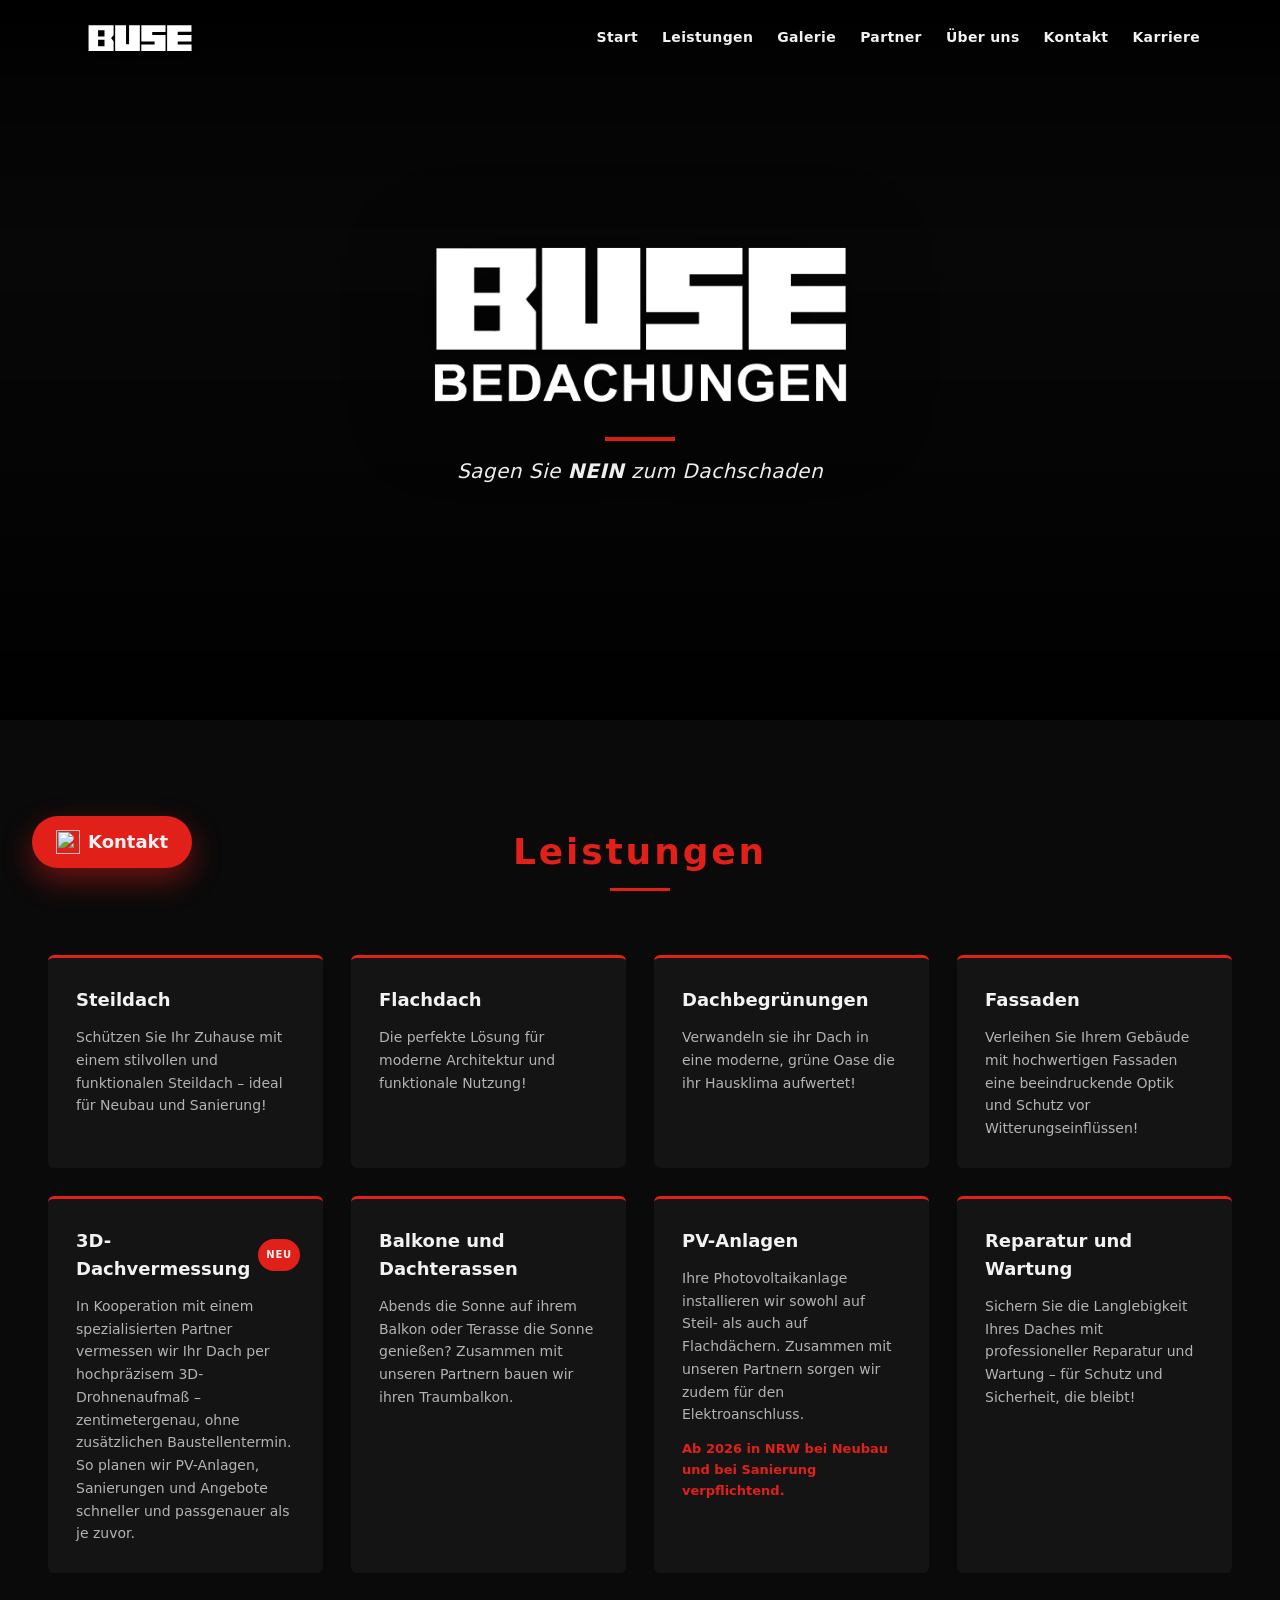
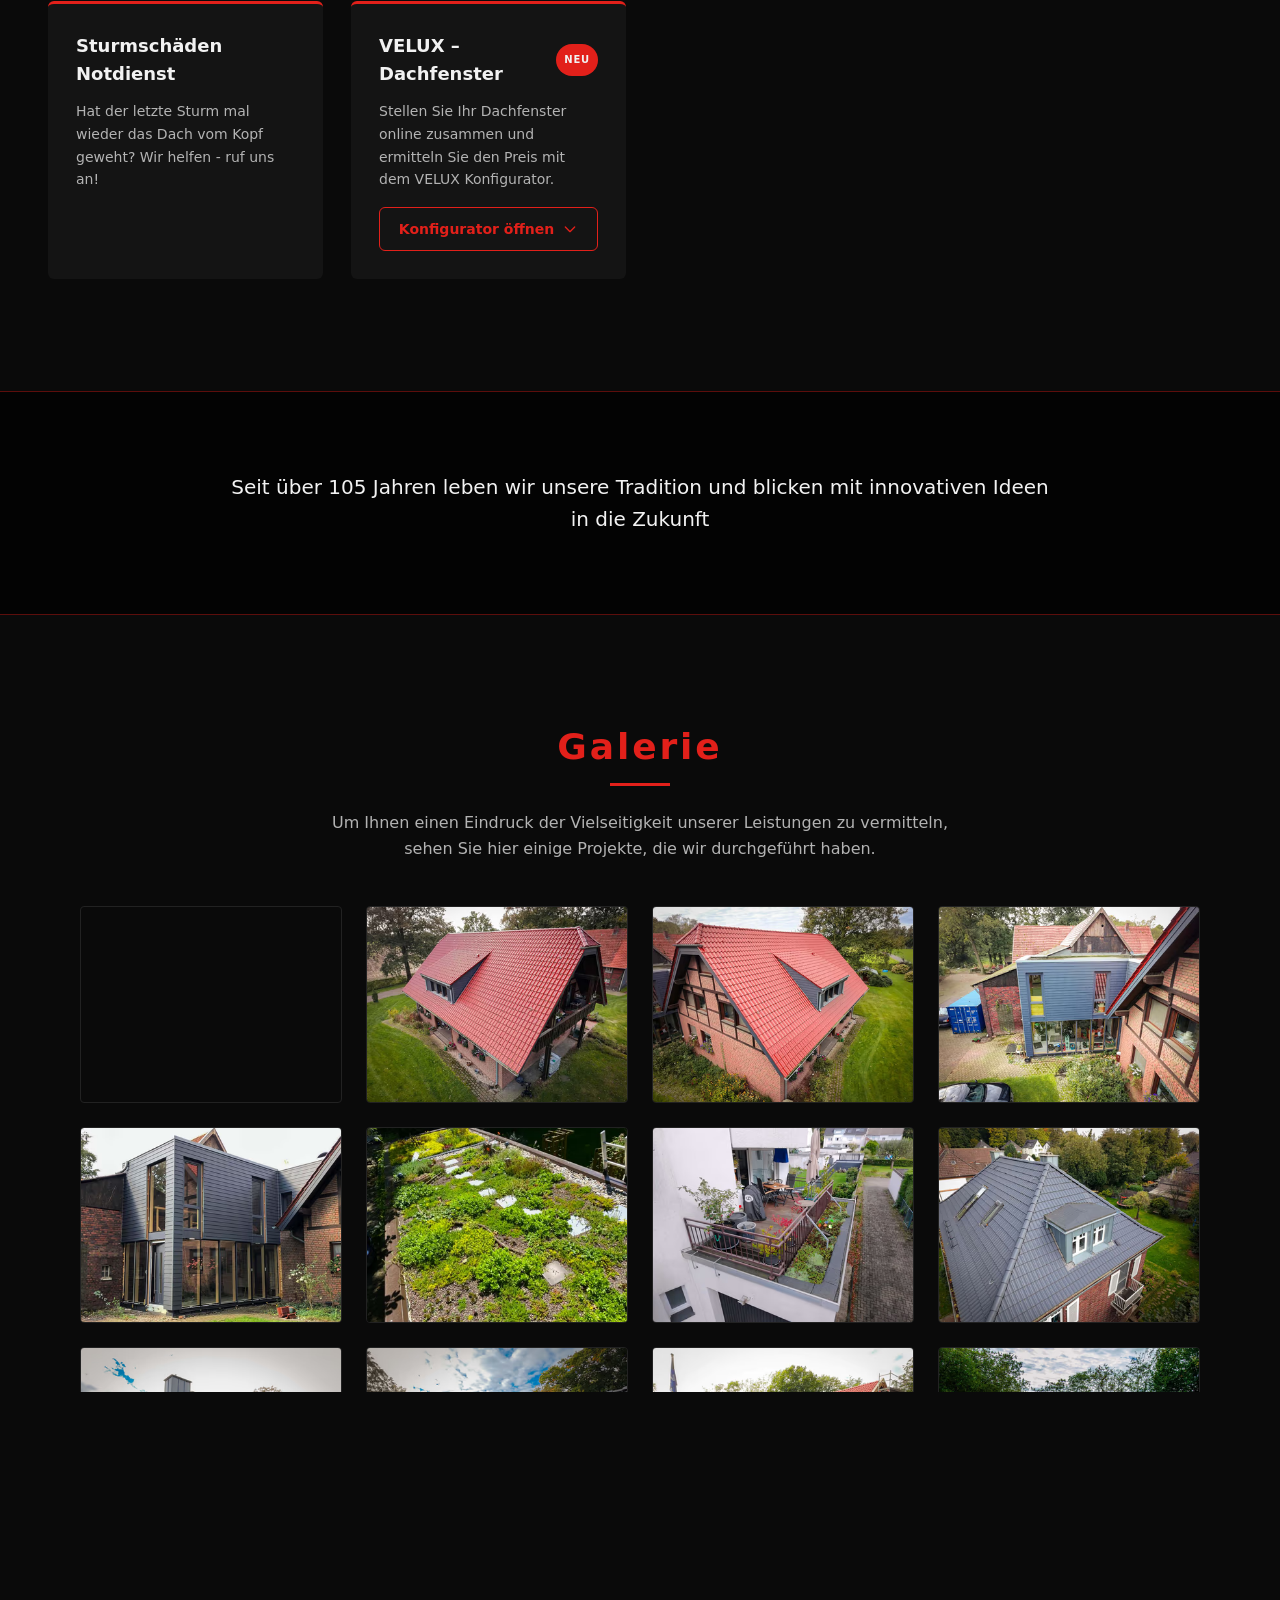
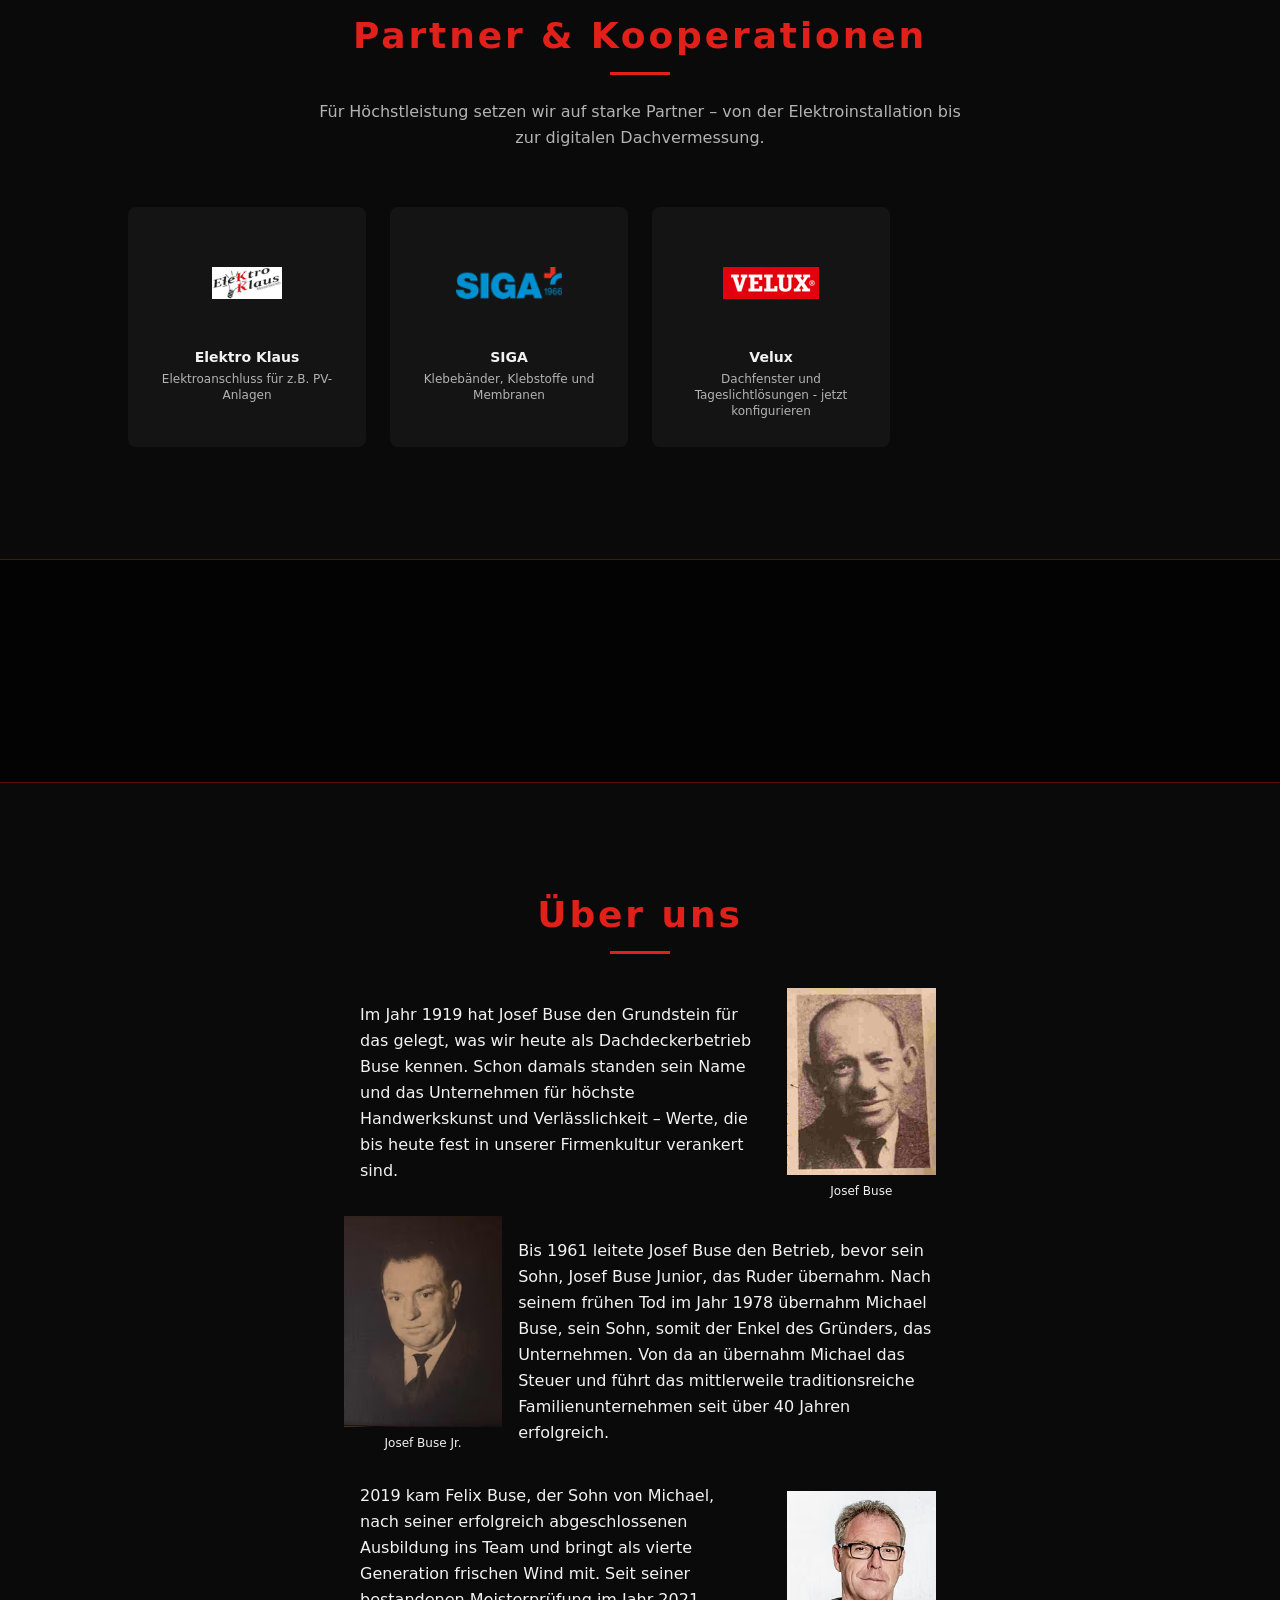
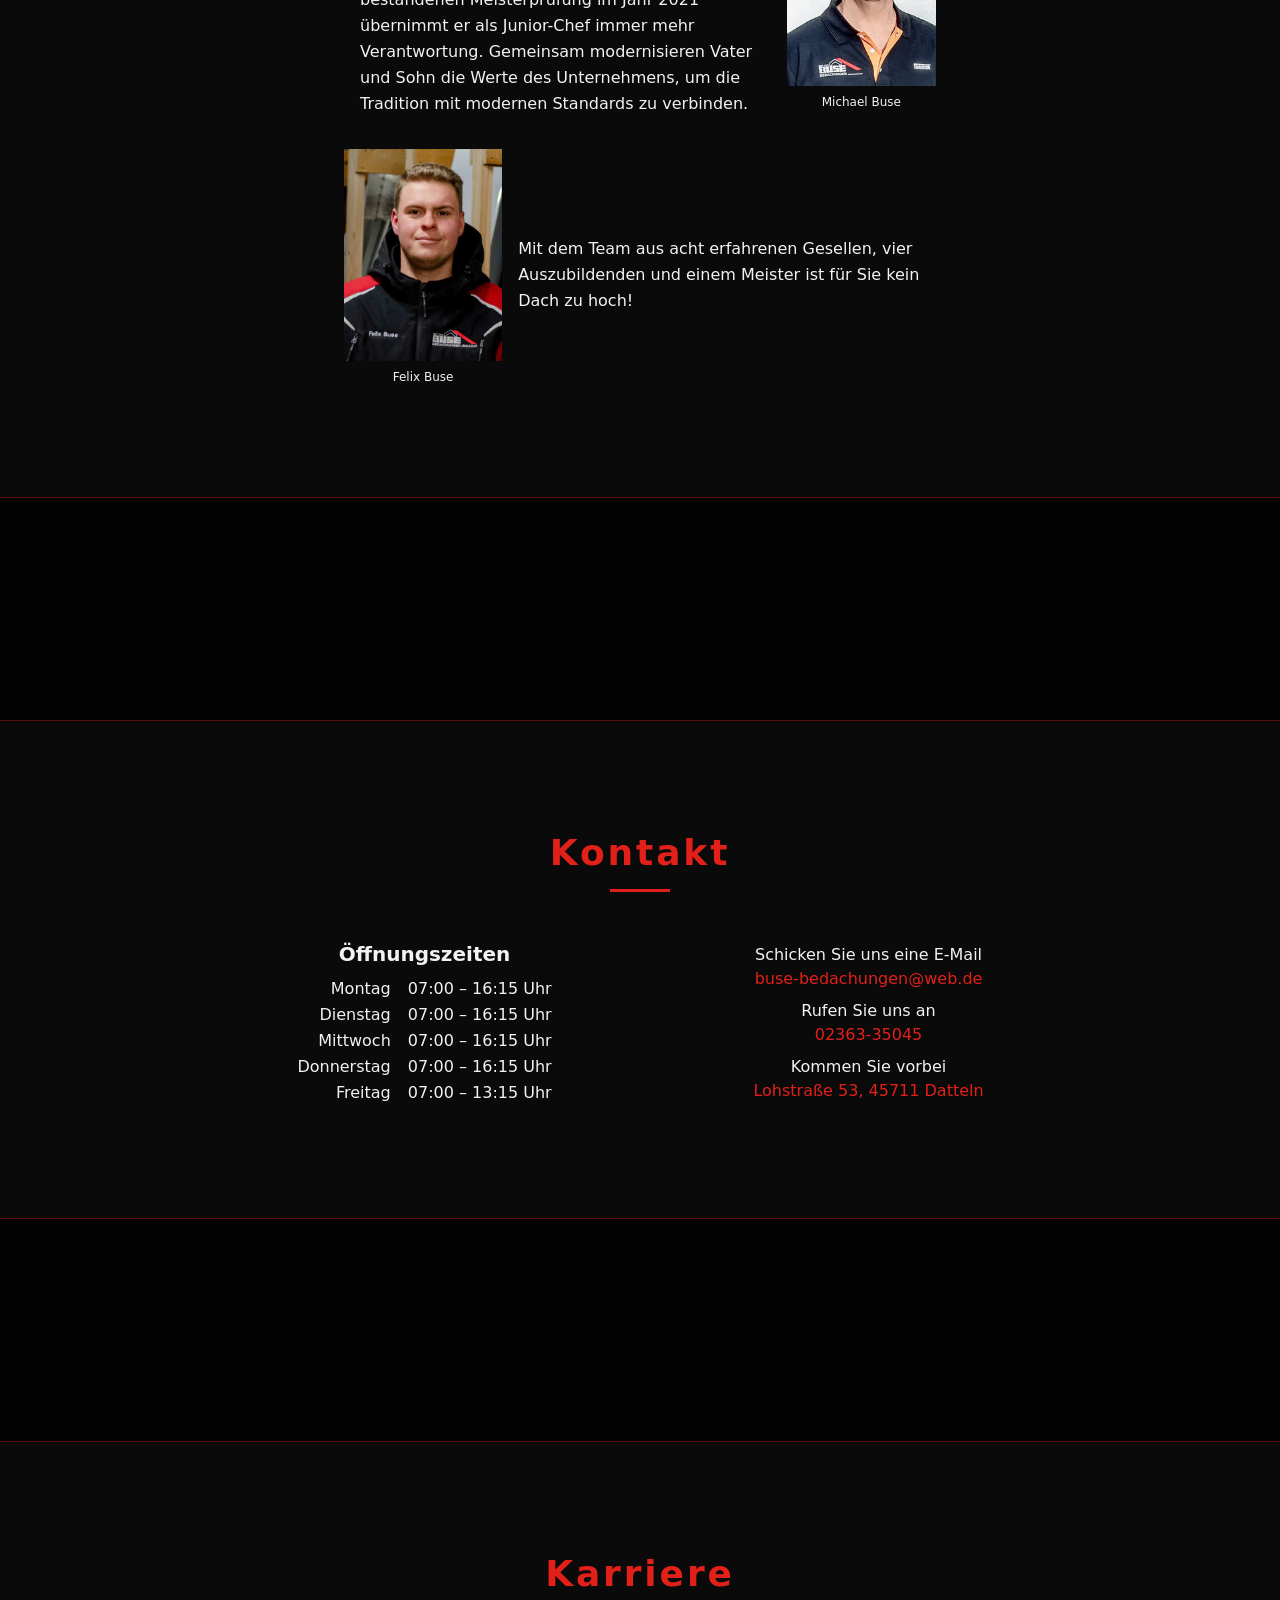
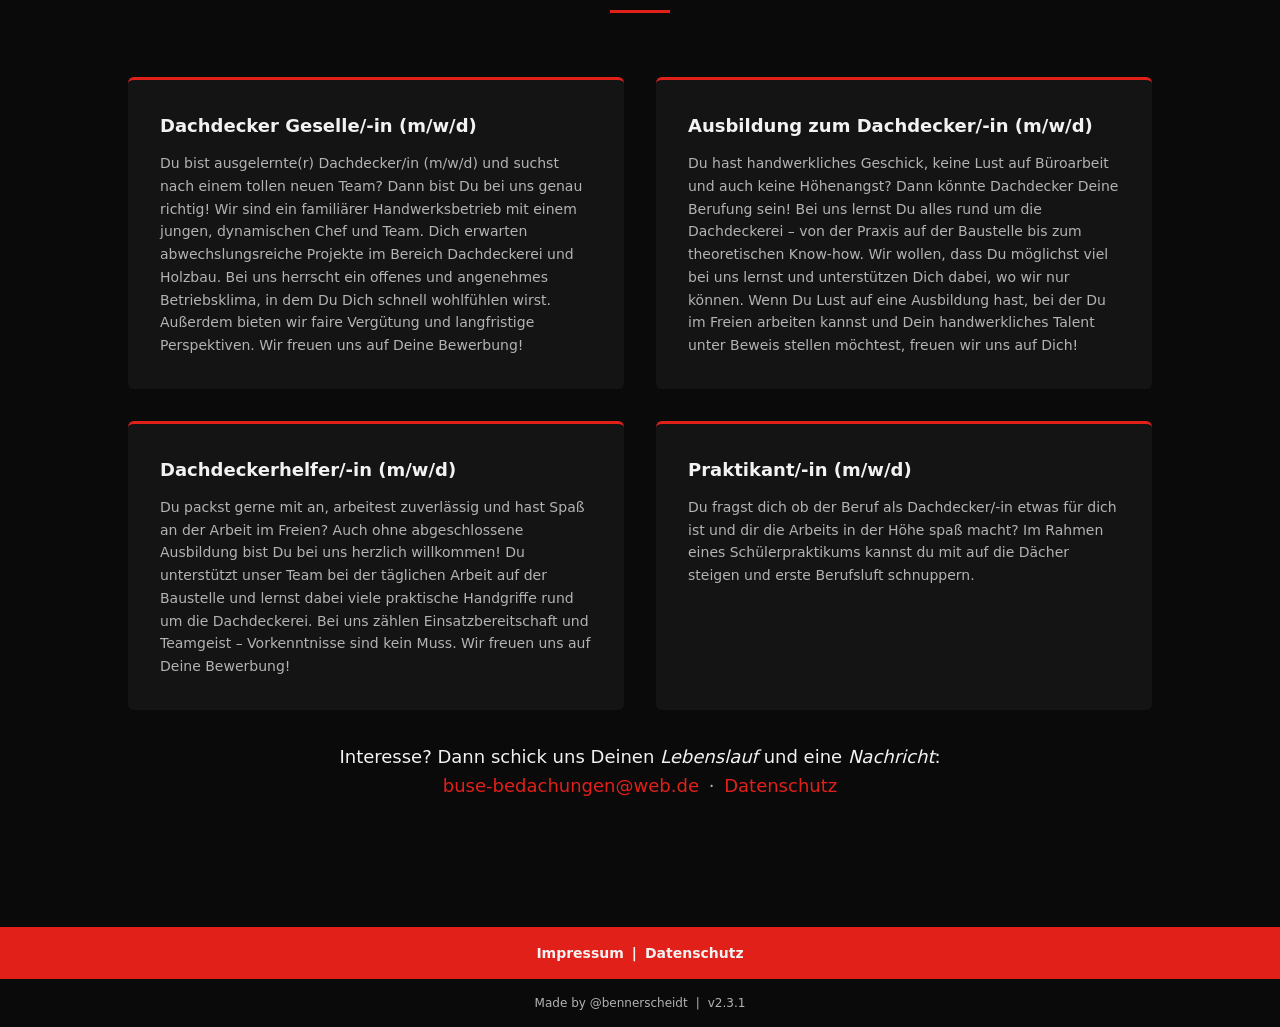
==== commit b6a023ac: "go" ====
--- a/index.html
+++ b/index.html
@@ -1,14 +1,16 @@
-<!doctype html><html lang="de" class="scroll-smooth"><head><meta charset="UTF-8"><meta name="viewport" content="width=device-width,initial-scale=1"><link rel="canonical" href="https://bedachungen-buse.de/"><script>document.documentElement.classList.add("js")</script><meta name="description" content="Buse Bedachungen – Ihr Dachdecker aus Datteln. Moderne Lösungen für Dach und Gebäude: Steildach, Flachdach, Sanierung, Dachfenster, Dachbegrünung, Fassaden, PV-Anlagen und 3D-Dachvermessung."><meta property="og:title" content="Buse Bedachungen – Dachdecker in Datteln"><meta property="og:description" content="Professionelle Dacharbeiten, Balkon und Sturmschaden-Notdienst von Ihrem Dachdecker in Datteln."><meta property="og:image" content="https://bedachungen-buse.de/logo/BuseLogo.png"><meta property="og:image:alt" content="Logo von Buse Bedachungen"><meta property="og:url" content="https://bedachungen-buse.de"><meta property="og:type" content="website"><meta property="og:locale" content="de_DE"><meta name="twitter:card" content="summary_large_image"><title>Buse Bedachungen | Dachdecker in Datteln</title><link rel="icon" type="image/x-icon" href="/logo/favicon.ico"><style>*,:after,:before{--tw-border-spacing-x:0;--tw-border-spacing-y:0;--tw-translate-x:0;--tw-translate-y:0;--tw-rotate:0;--tw-skew-x:0;--tw-skew-y:0;--tw-scale-x:1;--tw-scale-y:1;--tw-pan-x: ;--tw-pan-y: ;--tw-pinch-zoom: ;--tw-scroll-snap-strictness:proximity;--tw-gradient-from-position: ;--tw-gradient-via-position: ;--tw-gradient-to-position: ;--tw-ordinal: ;--tw-slashed-zero: ;--tw-numeric-figure: ;--tw-numeric-spacing: ;--tw-numeric-fraction: ;--tw-ring-inset: ;--tw-ring-offset-width:0px;--tw-ring-offset-color:#fff;--tw-ring-color:rgba(59,130,246,.5);--tw-ring-offset-shadow:0 0 #0000;--tw-ring-shadow:0 0 #0000;--tw-shadow:0 0 #0000;--tw-shadow-colored:0 0 #0000;--tw-blur: ;--tw-brightness: ;--tw-contrast: ;--tw-grayscale: ;--tw-hue-rotate: ;--tw-invert: ;--tw-saturate: ;--tw-sepia: ;--tw-drop-shadow: ;--tw-backdrop-blur: ;--tw-backdrop-brightness: ;--tw-backdrop-contrast: ;--tw-backdrop-grayscale: ;--tw-backdrop-hue-rotate: ;--tw-backdrop-invert: ;--tw-backdrop-opacity: ;--tw-backdrop-saturate: ;--tw-backdrop-sepia: ;--tw-contain-size: ;--tw-contain-layout: ;--tw-contain-paint: ;--tw-contain-style: }::backdrop{--tw-border-spacing-x:0;--tw-border-spacing-y:0;--tw-translate-x:0;--tw-translate-y:0;--tw-rotate:0;--tw-skew-x:0;--tw-skew-y:0;--tw-scale-x:1;--tw-scale-y:1;--tw-pan-x: ;--tw-pan-y: ;--tw-pinch-zoom: ;--tw-scroll-snap-strictness:proximity;--tw-gradient-from-position: ;--tw-gradient-via-position: ;--tw-gradient-to-position: ;--tw-ordinal: ;--tw-slashed-zero: ;--tw-numeric-figure: ;--tw-numeric-spacing: ;--tw-numeric-fraction: ;--tw-ring-inset: ;--tw-ring-offset-width:0px;--tw-ring-offset-color:#fff;--tw-ring-color:rgba(59,130,246,.5);--tw-ring-offset-shadow:0 0 #0000;--tw-ring-shadow:0 0 #0000;--tw-shadow:0 0 #0000;--tw-shadow-colored:0 0 #0000;--tw-blur: ;--tw-brightness: ;--tw-contrast: ;--tw-grayscale: ;--tw-hue-rotate: ;--tw-invert: ;--tw-saturate: ;--tw-sepia: ;--tw-drop-shadow: ;--tw-backdrop-blur: ;--tw-backdrop-brightness: ;--tw-backdrop-contrast: ;--tw-backdrop-grayscale: ;--tw-backdrop-hue-rotate: ;--tw-backdrop-invert: ;--tw-backdrop-opacity: ;--tw-backdrop-saturate: ;--tw-backdrop-sepia: ;--tw-contain-size: ;--tw-contain-layout: ;--tw-contain-paint: ;--tw-contain-style: }/*! tailwindcss v3.4.13 | MIT License | https://tailwindcss.com*/*,:after,:before{box-sizing:border-box;border:0 solid #e5e7eb}:after,:before{--tw-content:""}:host,html{line-height:1.5;-webkit-text-size-adjust:100%;-moz-tab-size:4;-o-tab-size:4;tab-size:4;font-family:ui-sans-serif,system-ui,sans-serif,Apple Color Emoji,Segoe UI Emoji,Segoe UI Symbol,Noto Color Emoji;font-feature-settings:normal;font-variation-settings:normal;-webkit-tap-highlight-color:transparent}body{margin:0;line-height:inherit}hr{height:0;color:inherit;border-top-width:1px}abbr:where([title]){-webkit-text-decoration:underline dotted;text-decoration:underline dotted}h1,h2,h3,h4,h5,h6{font-size:inherit;font-weight:inherit}a{color:inherit;text-decoration:inherit}b,strong{font-weight:bolder}code,kbd,pre,samp{font-family:ui-monospace,SFMono-Regular,Menlo,Monaco,Consolas,Liberation Mono,Courier New,monospace;font-feature-settings:normal;font-variation-settings:normal;font-size:1em}small{font-size:80%}sub,sup{font-size:75%;line-height:0;position:relative;vertical-align:baseline}sub{bottom:-.25em}sup{top:-.5em}table{text-indent:0;border-color:inherit;border-collapse:collapse}button,input,optgroup,select,textarea{font-family:inherit;font-feature-settings:inherit;font-variation-settings:inherit;font-size:100%;font-weight:inherit;line-height:inherit;letter-spacing:inherit;color:inherit;margin:0;padding:0}button,select{text-transform:none}button,input:where([type=button]),input:where([type=reset]),input:where([type=submit]){-webkit-appearance:button;background-color:transparent;background-image:none}:-moz-focusring{outline:auto}:-moz-ui-invalid{box-shadow:none}progress{vertical-align:baseline}::-webkit-inner-spin-button,::-webkit-outer-spin-button{height:auto}[type=search]{-webkit-appearance:textfield;outline-offset:-2px}::-webkit-search-decoration{-webkit-appearance:none}::-webkit-file-upload-button{-webkit-appearance:button;font:inherit}summary{display:list-item}blockquote,dd,dl,figure,h1,h2,h3,h4,h5,h6,hr,p,pre{margin:0}fieldset{margin:0}fieldset,legend{padding:0}menu,ol,ul{list-style:none;margin:0;padding:0}dialog{padding:0}textarea{resize:vertical}input::-moz-placeholder,textarea::-moz-placeholder{opacity:1;color:#9ca3af}input::placeholder,textarea::placeholder{opacity:1;color:#9ca3af}[role=button],button{cursor:pointer}:disabled{cursor:default}audio,canvas,embed,iframe,img,object,svg,video{display:block;vertical-align:middle}img,video{max-width:100%;height:auto}[hidden]{display:none}.sr-only{position:absolute;width:1px;height:1px;padding:0;margin:-1px;overflow:hidden;clip:rect(0,0,0,0);white-space:nowrap;border-width:0}.collapse{visibility:collapse}.fixed{position:fixed}.absolute{position:absolute}.relative{position:relative}.inset-0{inset:0}.bottom-28{bottom:7rem}.bottom-4{bottom:1rem}.left-0{left:0}.left-2{left:.5rem}.left-4{left:1rem}.right-0{right:0}.right-2{right:.5rem}.right-3{right:.75rem}.right-4{right:1rem}.top-0{top:0}.top-1\/2{top:50%}.top-3{top:.75rem}.top-4{top:1rem}.-z-10{z-index:-10}.z-10{z-index:10}.z-20{z-index:20}.z-30{z-index:30}.z-40{z-index:40}.col-span-full{grid-column:1/-1}.m-0{margin:0}.mx-1{margin-left:.25rem;margin-right:.25rem}.mx-8{margin-left:2rem;margin-right:2rem}.mx-auto{margin-left:auto;margin-right:auto}.mb-24{margin-bottom:6rem}.mb-4{margin-bottom:1rem}.mb-6{margin-bottom:1.5rem}.mb-8{margin-bottom:2rem}.ml-2{margin-left:.5rem}.ml-4{margin-left:1rem}.mr-2{margin-right:.5rem}.mt-1{margin-top:.25rem}.mt-10{margin-top:2.5rem}.mt-14{margin-top:3.5rem}.mt-16{margin-top:4rem}.mt-2{margin-top:.5rem}.mt-3{margin-top:.75rem}.mt-4{margin-top:1rem}.mt-6{margin-top:1.5rem}.block{display:block}.inline-block{display:inline-block}.inline{display:inline}.flex{display:flex}.inline-flex{display:inline-flex}.table{display:table}.grid{display:grid}.hidden{display:none}.aspect-\[4\/3\]{aspect-ratio:4/3}.aspect-video{aspect-ratio:16/9}.h-1{height:.25rem}.h-24{height:6rem}.h-32{height:8rem}.h-4{height:1rem}.h-5{height:1.25rem}.h-56{height:14rem}.h-7{height:1.75rem}.h-8{height:2rem}.h-\[3px\]{height:3px}.h-\[70vh\]{height:70vh}.h-auto{height:auto}.h-full{height:100%}.h-lvh{height:100lvh}.max-h-64{max-height:16rem}.max-h-\[80vh\]{max-height:80vh}.min-h-\[44px\]{min-height:44px}.w-32{width:8rem}.w-4{width:1rem}.w-44{width:11rem}.w-5{width:1.25rem}.w-7{width:1.75rem}.w-8{width:2rem}.w-\[60px\]{width:60px}.w-\[70px\]{width:70px}.w-auto{width:auto}.w-full{width:100%}.min-w-\[44px\]{min-width:44px}.max-w-3xl{max-width:48rem}.max-w-5xl{max-width:64rem}.max-w-7xl{max-width:80rem}.max-w-\[90vw\]{max-width:90vw}.max-w-full{max-width:100%}.max-w-none{max-width:none}.max-w-prose{max-width:65ch}.max-w-xs{max-width:20rem}.flex-1{flex:1 1 0%}.shrink-0{flex-shrink:0}.grow{flex-grow:1}.-translate-y-1\/2{--tw-translate-y:-50%}.-translate-y-1\/2,.rotate-180{transform:translate(var(--tw-translate-x),var(--tw-translate-y)) rotate(var(--tw-rotate)) skewX(var(--tw-skew-x)) skewY(var(--tw-skew-y)) scaleX(var(--tw-scale-x)) scaleY(var(--tw-scale-y))}.rotate-180{--tw-rotate:180deg}.transform{transform:translate(var(--tw-translate-x),var(--tw-translate-y)) rotate(var(--tw-rotate)) skewX(var(--tw-skew-x)) skewY(var(--tw-skew-y)) scaleX(var(--tw-scale-x)) scaleY(var(--tw-scale-y))}.grid-cols-3{grid-template-columns:repeat(3,minmax(0,1fr))}.flex-row{flex-direction:row}.flex-col{flex-direction:column}.flex-col-reverse{flex-direction:column-reverse}.flex-wrap{flex-wrap:wrap}.items-center{align-items:center}.justify-start{justify-content:flex-start}.justify-center{justify-content:center}.justify-between{justify-content:space-between}.justify-around{justify-content:space-around}.gap-1{gap:.25rem}.gap-2{gap:.5rem}.gap-4{gap:1rem}.gap-6{gap:1.5rem}.gap-7{gap:1.75rem}.gap-8{gap:2rem}.space-x-6>:not([hidden])~:not([hidden]){--tw-space-x-reverse:0;margin-right:calc(1.5rem*var(--tw-space-x-reverse));margin-left:calc(1.5rem*(1 - var(--tw-space-x-reverse)))}.space-y-2>:not([hidden])~:not([hidden]){--tw-space-y-reverse:0;margin-top:calc(.5rem*(1 - var(--tw-space-y-reverse)));margin-bottom:calc(.5rem*var(--tw-space-y-reverse))}.space-y-4>:not([hidden])~:not([hidden]){--tw-space-y-reverse:0;margin-top:calc(1rem*(1 - var(--tw-space-y-reverse)));margin-bottom:calc(1rem*var(--tw-space-y-reverse))}.space-y-6>:not([hidden])~:not([hidden]){--tw-space-y-reverse:0;margin-top:calc(1.5rem*(1 - var(--tw-space-y-reverse)));margin-bottom:calc(1.5rem*var(--tw-space-y-reverse))}.space-y-8>:not([hidden])~:not([hidden]){--tw-space-y-reverse:0;margin-top:calc(2rem*(1 - var(--tw-space-y-reverse)));margin-bottom:calc(2rem*var(--tw-space-y-reverse))}.divide-y>:not([hidden])~:not([hidden]){--tw-divide-y-reverse:0;border-top-width:calc(1px*(1 - var(--tw-divide-y-reverse)));border-bottom-width:calc(1px*var(--tw-divide-y-reverse))}.divide-white\/10>:not([hidden])~:not([hidden]){border-color:hsla(0,0%,100%,.1)}.overflow-hidden{overflow:hidden}.overflow-y-auto{overflow-y:auto}.scroll-smooth{scroll-behavior:smooth}.rounded{border-radius:.25rem}.rounded-full{border-radius:9999px}.rounded-lg{border-radius:.5rem}.rounded-md{border-radius:.375rem}.border{border-width:1px}.border-y{border-top-width:1px;border-bottom-width:1px}.border-b-2{border-bottom-width:2px}.border-l-\[3px\]{border-left-width:3px}.border-t{border-top-width:1px}.border-t-\[3px\]{border-top-width:3px}.border-dashed{border-style:dashed}.border-\[\#222\]{--tw-border-opacity:1;border-color:rgb(34 34 34/var(--tw-border-opacity))}.border-primary{--tw-border-opacity:1;border-color:rgb(226 32 26/var(--tw-border-opacity))}.border-primary\/40{border-color:rgba(226,32,26,.4)}.border-transparent{border-color:transparent}.border-white\/25{border-color:hsla(0,0%,100%,.25)}.bg-background{--tw-bg-opacity:1;background-color:rgb(10 10 10/var(--tw-bg-opacity))}.bg-black{--tw-bg-opacity:1;background-color:rgb(0 0 0/var(--tw-bg-opacity))}.bg-black\/20{background-color:rgba(0,0,0,.2)}.bg-primary{--tw-bg-opacity:1;background-color:rgb(226 32 26/var(--tw-bg-opacity))}.bg-surface{--tw-bg-opacity:1;background-color:rgb(20 20 20/var(--tw-bg-opacity))}.bg-transparent{background-color:transparent}.bg-white\/5{background-color:hsla(0,0%,100%,.05)}.bg-opacity-65{--tw-bg-opacity:0.65}.bg-\[linear-gradient\(180deg\2c rgba\(0\2c 0\2c 0\2c 0\.75\)_0\%\2c rgba\(0\2c 0\2c 0\2c 0\.25\)_35\%\2c rgba\(0\2c 0\2c 0\2c 0\.55\)_70\%\2c rgba\(0\2c 0\2c 0\2c 0\.92\)_100\%\)\]{background-image:linear-gradient(180deg,rgba(0,0,0,.75),rgba(0,0,0,.25) 35%,rgba(0,0,0,.55) 70%,rgba(0,0,0,.92))}.bg-\[url\(\'\/img\/BackgroundY\.jpg\'\)\]{background-image:url(/img/BackgroundY.jpg)}.bg-gradient-to-b{background-image:linear-gradient(to bottom,var(--tw-gradient-stops))}.from-surface{--tw-gradient-from:#141414 var(--tw-gradient-from-position);--tw-gradient-to:hsla(0,0%,8%,0) var(--tw-gradient-to-position);--tw-gradient-stops:var(--tw-gradient-from),var(--tw-gradient-to)}.to-background{--tw-gradient-to:#0a0a0a var(--tw-gradient-to-position)}.bg-cover{background-size:cover}.bg-center{background-position:50%}.object-contain{-o-object-fit:contain;object-fit:contain}.object-cover{-o-object-fit:cover;object-fit:cover}.p-0{padding:0}.p-12{padding:3rem}.p-4{padding:1rem}.p-6{padding:1.5rem}.p-7{padding:1.75rem}.p-8{padding:2rem}.px-2{padding-left:.5rem;padding-right:.5rem}.px-3{padding-left:.75rem;padding-right:.75rem}.px-4{padding-left:1rem;padding-right:1rem}.px-5{padding-left:1.25rem;padding-right:1.25rem}.px-6{padding-left:1.5rem;padding-right:1.5rem}.py-0\.5{padding-top:.125rem;padding-bottom:.125rem}.py-2{padding-top:.5rem;padding-bottom:.5rem}.py-20{padding-top:5rem;padding-bottom:5rem}.py-3{padding-top:.75rem;padding-bottom:.75rem}.py-4{padding-top:1rem;padding-bottom:1rem}.pb-5{padding-bottom:1.25rem}.pb-8{padding-bottom:2rem}.pr-4{padding-right:1rem}.pr-8{padding-right:2rem}.pt-11{padding-top:2.75rem}.pt-4{padding-top:1rem}.pt-6{padding-top:1.5rem}.pt-8{padding-top:2rem}.text-left{text-align:left}.text-center{text-align:center}.text-right{text-align:right}.text-2xl{font-size:1.5rem;line-height:2rem}.text-3xl{font-size:1.875rem;line-height:2.25rem}.text-\[10px\]{font-size:10px}.text-\[11px\]{font-size:11px}.text-\[13px\]{font-size:13px}.text-lg{font-size:1.125rem;line-height:1.75rem}.text-sm{font-size:.875rem;line-height:1.25rem}.text-xl{font-size:1.25rem;line-height:1.75rem}.text-xs{font-size:.75rem;line-height:1rem}.font-bold{font-weight:700}.font-extrabold{font-weight:800}.font-medium{font-weight:500}.font-normal{font-weight:400}.font-semibold{font-weight:600}.italic{font-style:italic}.leading-relaxed{line-height:1.625}.tracking-\[0\.08em\]{letter-spacing:.08em}.tracking-wide{letter-spacing:.025em}.text-muted{--tw-text-opacity:1;color:rgb(179 179 179/var(--tw-text-opacity))}.text-primary{--tw-text-opacity:1;color:rgb(226 32 26/var(--tw-text-opacity))}.text-text{--tw-text-opacity:1;color:rgb(242 242 242/var(--tw-text-opacity))}.opacity-75{opacity:.75}.shadow{--tw-shadow:0 1px 3px 0 rgba(0,0,0,.1),0 1px 2px -1px rgba(0,0,0,.1);--tw-shadow-colored:0 1px 3px 0 var(--tw-shadow-color),0 1px 2px -1px var(--tw-shadow-color)}.shadow,.shadow-\[0_12px_30px_rgba\(226\2c 32\2c 26\2c 0\.45\)\]{box-shadow:var(--tw-ring-offset-shadow,0 0 #0000),var(--tw-ring-shadow,0 0 #0000),var(--tw-shadow)}.shadow-\[0_12px_30px_rgba\(226\2c 32\2c 26\2c 0\.45\)\]{--tw-shadow:0 12px 30px rgba(226,32,26,.45);--tw-shadow-colored:0 12px 30px var(--tw-shadow-color)}.shadow-\[0_20px_40px_rgba\(0\2c 0\2c 0\2c 0\.55\)\]{--tw-shadow:0 20px 40px rgba(0,0,0,.55);--tw-shadow-colored:0 20px 40px var(--tw-shadow-color)}.shadow-\[0_20px_40px_rgba\(0\2c 0\2c 0\2c 0\.55\)\],.shadow-md{box-shadow:var(--tw-ring-offset-shadow,0 0 #0000),var(--tw-ring-shadow,0 0 #0000),var(--tw-shadow)}.shadow-md{--tw-shadow:0 4px 6px -1px rgba(0,0,0,.1),0 2px 4px -2px rgba(0,0,0,.1);--tw-shadow-colored:0 4px 6px -1px var(--tw-shadow-color),0 2px 4px -2px var(--tw-shadow-color)}.outline{outline-style:solid}.drop-shadow-\[0_10px_40px_rgba\(0\2c 0\2c 0\2c 0\.6\)\]{--tw-drop-shadow:drop-shadow(0 10px 40px rgba(0,0,0,.6))}.drop-shadow-\[0_10px_40px_rgba\(0\2c 0\2c 0\2c 0\.6\)\],.drop-shadow-\[0_2px_8px_rgba\(0\2c 0\2c 0\2c 0\.95\)\]{filter:var(--tw-blur) var(--tw-brightness) var(--tw-contrast) var(--tw-grayscale) var(--tw-hue-rotate) var(--tw-invert) var(--tw-saturate) var(--tw-sepia) var(--tw-drop-shadow)}.drop-shadow-\[0_2px_8px_rgba\(0\2c 0\2c 0\2c 0\.95\)\]{--tw-drop-shadow:drop-shadow(0 2px 8px rgba(0,0,0,.95))}.transition{transition-property:color,background-color,border-color,text-decoration-color,fill,stroke,opacity,box-shadow,transform,filter,-webkit-backdrop-filter;transition-property:color,background-color,border-color,text-decoration-color,fill,stroke,opacity,box-shadow,transform,filter,backdrop-filter;transition-property:color,background-color,border-color,text-decoration-color,fill,stroke,opacity,box-shadow,transform,filter,backdrop-filter,-webkit-backdrop-filter;transition-timing-function:cubic-bezier(.4,0,.2,1);transition-duration:.15s}.transition-colors{transition-property:color,background-color,border-color,text-decoration-color,fill,stroke;transition-timing-function:cubic-bezier(.4,0,.2,1);transition-duration:.15s}.transition-transform{transition-property:transform;transition-timing-function:cubic-bezier(.4,0,.2,1);transition-duration:.15s}.duration-300{transition-duration:.3s}.ease-in-out{transition-timing-function:cubic-bezier(.4,0,.2,1)}:root{--scrollbar-track:#0a0a0a;--scrollbar-thumb:#e2201a;--scrollbar-thumb-hover:#ff5a52}html{scrollbar-width:thin;scrollbar-color:var(--scrollbar-thumb) var(--scrollbar-track)}*{-webkit-tap-highlight-color:transparent}[hidden]{display:none!important}html{scroll-padding-top:6rem}:focus-visible{outline:3px solid #fff;outline-offset:3px;border-radius:2px}.nav-bar-overlay{background-image:linear-gradient(180deg,rgba(0,0,0,.85),rgba(0,0,0,.45),transparent);transition:background-color .3s ease}.nav-bar-overlay.is-scrolled{background-image:none;background-color:#0a0a0a;box-shadow:0 1px 0 rgba(226,32,26,.35)}.addGlow.is-glowing{text-shadow:0 0 5px #e2201a,0 0 10px #e2201a,0 0 20px #e2201a}.js .reveal>*{opacity:0;transform:translateY(24px);transition:opacity .25s ease,transform .25s ease}.js .reveal.is-revealed>*{opacity:1;transform:none}@media (prefers-reduced-motion:reduce){.js .reveal>*{opacity:1;transform:none}}.menu-panel{clip-path:inset(0 0 100% 0);transition:clip-path .35s ease}.menu-panel.is-open{clip-path:inset(0 0 0 0)}.menu-open{height:100dvh;display:flex;flex-direction:column}.menu-open #menu-container{flex:1 1 auto;overscroll-behavior:contain}@keyframes heroLogoFlyIn{0%{transform:translateY(-128px)}to{transform:translateY(24)}}.hero-logo-flyin{animation:heroLogoFlyIn 1.8s cubic-bezier(.16,1,.3,1) both}@media (prefers-reduced-motion:reduce){*,:after,:before{animation-duration:NaNs!important;animation-iteration-count:1!important;transition-duration:NaNs!important;scroll-behavior:auto!important}}::-webkit-scrollbar{width:12px;height:12px}::-webkit-scrollbar-track{background:var(--scrollbar-track)}::-webkit-scrollbar-thumb{background:var(--scrollbar-thumb);border-radius:6px;border:3px solid var(--scrollbar-track);background-clip:padding-box}::-webkit-scrollbar-thumb:hover{background:var(--scrollbar-thumb-hover);background-clip:padding-box}::-webkit-scrollbar-corner{background:var(--scrollbar-track)}@media (max-width:639px){html{scrollbar-color:transparent transparent}::-webkit-scrollbar-thumb{background:0 0;border-color:transparent}::-webkit-scrollbar-corner,::-webkit-scrollbar-track{background:0 0}}.gallery-limit{height:30.4rem}.gallery-tile picture{display:block;height:100%}.backdrop\:bg-black\/75::backdrop{background-color:rgba(0,0,0,.75)}.hover\:-translate-y-\[3px\]:hover{--tw-translate-y:-3px}.hover\:-translate-y-\[3px\]:hover,.hover\:scale-\[1\.03\]:hover{transform:translate(var(--tw-translate-x),var(--tw-translate-y)) rotate(var(--tw-rotate)) skewX(var(--tw-skew-x)) skewY(var(--tw-skew-y)) scaleX(var(--tw-scale-x)) scaleY(var(--tw-scale-y))}.hover\:scale-\[1\.03\]:hover{--tw-scale-x:1.03;--tw-scale-y:1.03}.hover\:scale-\[1\.04\]:hover{--tw-scale-x:1.04;--tw-scale-y:1.04;transform:translate(var(--tw-translate-x),var(--tw-translate-y)) rotate(var(--tw-rotate)) skewX(var(--tw-skew-x)) skewY(var(--tw-skew-y)) scaleX(var(--tw-scale-x)) scaleY(var(--tw-scale-y))}.hover\:border-primary:hover{--tw-border-opacity:1;border-color:rgb(226 32 26/var(--tw-border-opacity))}.hover\:bg-primary:hover{--tw-bg-opacity:1;background-color:rgb(226 32 26/var(--tw-bg-opacity))}.hover\:text-primaryHover:hover{--tw-text-opacity:1;color:rgb(255 90 82/var(--tw-text-opacity))}.hover\:text-text:hover{--tw-text-opacity:1;color:rgb(242 242 242/var(--tw-text-opacity))}.hover\:text-white:hover{--tw-text-opacity:1;color:rgb(255 255 255/var(--tw-text-opacity))}.hover\:underline:hover{text-decoration-line:underline}.hover\:shadow-\[0_0_0_1px_rgba\(226\2c 32\2c 26\2c 0\.4\)\2c 0_10px_26px_rgba\(226\2c 32\2c 26\2c 0\.18\)\]:hover{--tw-shadow:0 0 0 1px rgba(226,32,26,.4),0 10px 26px rgba(226,32,26,.18);--tw-shadow-colored:0 0 0 1px var(--tw-shadow-color),0 10px 26px var(--tw-shadow-color);box-shadow:var(--tw-ring-offset-shadow,0 0 #0000),var(--tw-ring-shadow,0 0 #0000),var(--tw-shadow)}.hover\:shadow-\[0_16px_40px_rgba\(226\2c 32\2c 26\2c 0\.3\)\]:hover{--tw-shadow:0 16px 40px rgba(226,32,26,.3);--tw-shadow-colored:0 16px 40px var(--tw-shadow-color);box-shadow:var(--tw-ring-offset-shadow,0 0 #0000),var(--tw-ring-shadow,0 0 #0000),var(--tw-shadow)}.focus\:not-sr-only:focus{position:static;width:auto;height:auto;padding:0;margin:0;overflow:visible;clip:auto;white-space:normal}.focus\:absolute:focus{position:absolute}.focus\:left-2:focus{left:.5rem}.focus\:top-2:focus{top:.5rem}.focus\:z-50:focus{z-index:50}.focus\:bg-background:focus{--tw-bg-opacity:1;background-color:rgb(10 10 10/var(--tw-bg-opacity))}.focus\:px-4:focus{padding-left:1rem;padding-right:1rem}.focus\:py-3:focus{padding-top:.75rem;padding-bottom:.75rem}.focus\:text-text:focus{--tw-text-opacity:1;color:rgb(242 242 242/var(--tw-text-opacity))}.focus\:outline:focus{outline-style:solid}.focus\:outline-2:focus{outline-width:2px}.focus\:outline-offset-2:focus{outline-offset:2px}.group:hover .group-hover\:text-primaryHover{--tw-text-opacity:1;color:rgb(255 90 82/var(--tw-text-opacity))}.group:hover .group-hover\:underline{text-decoration-line:underline}@media (min-width:640px){.sm\:bottom-8{bottom:2rem}.sm\:left-8{left:2rem}.sm\:m-4{margin:1rem}.sm\:mt-0{margin-top:0}.sm\:block{display:block}.sm\:grid{display:grid}.sm\:hidden{display:none}.sm\:h-24{height:6rem}.sm\:h-6{height:1.5rem}.sm\:h-\[80vh\]{height:80vh}.sm\:max-h-80{max-height:20rem}.sm\:w-10\/12{width:83.333333%}.sm\:w-24{width:6rem}.sm\:w-56{width:14rem}.sm\:w-6{width:1.5rem}.sm\:grid-cols-2{grid-template-columns:repeat(2,minmax(0,1fr))}.sm\:flex-row{flex-direction:row}.sm\:items-start{align-items:flex-start}.sm\:space-x-4>:not([hidden])~:not([hidden]){--tw-space-x-reverse:0;margin-right:calc(1rem*var(--tw-space-x-reverse));margin-left:calc(1rem*(1 - var(--tw-space-x-reverse)))}.sm\:space-y-0>:not([hidden])~:not([hidden]){--tw-space-y-reverse:0;margin-top:calc(0px*(1 - var(--tw-space-y-reverse)));margin-bottom:calc(0px*var(--tw-space-y-reverse))}.sm\:bg-\[url\(\'\/img\/BackgroundX2\.jpg\'\)\]{background-image:url(/img/BackgroundX2.jpg)}.sm\:px-12{padding-left:3rem;padding-right:3rem}.sm\:px-6{padding-left:1.5rem;padding-right:1.5rem}.sm\:py-28{padding-top:7rem;padding-bottom:7rem}.sm\:text-4xl{font-size:2.25rem;line-height:2.5rem}.sm\:shadow-\[5px_5px_15px_5px_rgba\(0\2c 0\2c 0\2c 1\)\]{--tw-shadow:5px 5px 15px 5px #000;--tw-shadow-colored:5px 5px 15px 5px var(--tw-shadow-color);box-shadow:var(--tw-ring-offset-shadow,0 0 #0000),var(--tw-ring-shadow,0 0 #0000),var(--tw-shadow)}}@media (min-width:768px){.md\:fixed{position:fixed}.md\:mx-2{margin-left:.5rem;margin-right:.5rem}.md\:mx-auto{margin-left:auto;margin-right:auto}.md\:block{display:block}.md\:flex{display:flex}.md\:hidden{display:none}.md\:h-36{height:9rem}.md\:w-2\/5{width:40%}.md\:w-3\/4{width:75%}.md\:w-4\/6{width:66.666667%}.md\:text-xl{font-size:1.25rem;line-height:1.75rem}}@media (min-width:1024px){.lg\:w-2\/6{width:33.333333%}.lg\:grid-cols-2{grid-template-columns:repeat(2,minmax(0,1fr))}.lg\:grid-cols-4{grid-template-columns:repeat(4,minmax(0,1fr))}.lg\:items-center{align-items:center}.lg\:px-8{padding-left:2rem;padding-right:2rem}}@media (min-width:1280px){.xl\:mx-16{margin-left:4rem;margin-right:4rem}.xl\:w-1\/2{width:50%}}</style></head><!--!
+<!doctype html><html lang="de" class="scroll-smooth"><head><meta charset="UTF-8"><meta name="viewport" content="width=device-width,initial-scale=1"><link rel="canonical" href="https://bedachungen-buse.de/"><script>document.documentElement.classList.add("js")</script><meta name="description" content="Dachdecker in Datteln seit über 105 Jahren: Steildach, Flachdach, Sanierung, Dachfenster, PV-Anlagen sowie Sturmschaden-Notdienst."><meta property="og:title" content="Buse Bedachungen – Dachdecker in Datteln"><meta property="og:description" content="Professionelle Dacharbeiten, Balkon und Sturmschaden-Notdienst von Ihrem Dachdecker in Datteln."><meta property="og:image" content="https://bedachungen-buse.de/logo/BuseLogo.png"><meta property="og:image:alt" content="Logo von Buse Bedachungen"><meta property="og:url" content="https://bedachungen-buse.de"><meta property="og:type" content="website"><meta property="og:locale" content="de_DE"><meta name="twitter:card" content="summary_large_image"><title>Buse Bedachungen | Dachdecker in Datteln</title><link rel="icon" type="image/x-icon" href="/logo/favicon.ico"><style>*,:after,:before{--tw-border-spacing-x:0;--tw-border-spacing-y:0;--tw-translate-x:0;--tw-translate-y:0;--tw-rotate:0;--tw-skew-x:0;--tw-skew-y:0;--tw-scale-x:1;--tw-scale-y:1;--tw-pan-x: ;--tw-pan-y: ;--tw-pinch-zoom: ;--tw-scroll-snap-strictness:proximity;--tw-gradient-from-position: ;--tw-gradient-via-position: ;--tw-gradient-to-position: ;--tw-ordinal: ;--tw-slashed-zero: ;--tw-numeric-figure: ;--tw-numeric-spacing: ;--tw-numeric-fraction: ;--tw-ring-inset: ;--tw-ring-offset-width:0px;--tw-ring-offset-color:#fff;--tw-ring-color:rgba(59,130,246,.5);--tw-ring-offset-shadow:0 0 #0000;--tw-ring-shadow:0 0 #0000;--tw-shadow:0 0 #0000;--tw-shadow-colored:0 0 #0000;--tw-blur: ;--tw-brightness: ;--tw-contrast: ;--tw-grayscale: ;--tw-hue-rotate: ;--tw-invert: ;--tw-saturate: ;--tw-sepia: ;--tw-drop-shadow: ;--tw-backdrop-blur: ;--tw-backdrop-brightness: ;--tw-backdrop-contrast: ;--tw-backdrop-grayscale: ;--tw-backdrop-hue-rotate: ;--tw-backdrop-invert: ;--tw-backdrop-opacity: ;--tw-backdrop-saturate: ;--tw-backdrop-sepia: ;--tw-contain-size: ;--tw-contain-layout: ;--tw-contain-paint: ;--tw-contain-style: }::backdrop{--tw-border-spacing-x:0;--tw-border-spacing-y:0;--tw-translate-x:0;--tw-translate-y:0;--tw-rotate:0;--tw-skew-x:0;--tw-skew-y:0;--tw-scale-x:1;--tw-scale-y:1;--tw-pan-x: ;--tw-pan-y: ;--tw-pinch-zoom: ;--tw-scroll-snap-strictness:proximity;--tw-gradient-from-position: ;--tw-gradient-via-position: ;--tw-gradient-to-position: ;--tw-ordinal: ;--tw-slashed-zero: ;--tw-numeric-figure: ;--tw-numeric-spacing: ;--tw-numeric-fraction: ;--tw-ring-inset: ;--tw-ring-offset-width:0px;--tw-ring-offset-color:#fff;--tw-ring-color:rgba(59,130,246,.5);--tw-ring-offset-shadow:0 0 #0000;--tw-ring-shadow:0 0 #0000;--tw-shadow:0 0 #0000;--tw-shadow-colored:0 0 #0000;--tw-blur: ;--tw-brightness: ;--tw-contrast: ;--tw-grayscale: ;--tw-hue-rotate: ;--tw-invert: ;--tw-saturate: ;--tw-sepia: ;--tw-drop-shadow: ;--tw-backdrop-blur: ;--tw-backdrop-brightness: ;--tw-backdrop-contrast: ;--tw-backdrop-grayscale: ;--tw-backdrop-hue-rotate: ;--tw-backdrop-invert: ;--tw-backdrop-opacity: ;--tw-backdrop-saturate: ;--tw-backdrop-sepia: ;--tw-contain-size: ;--tw-contain-layout: ;--tw-contain-paint: ;--tw-contain-style: }/*! tailwindcss v3.4.13 | MIT License | https://tailwindcss.com*/*,:after,:before{box-sizing:border-box;border:0 solid #e5e7eb}:after,:before{--tw-content:""}:host,html{line-height:1.5;-webkit-text-size-adjust:100%;-moz-tab-size:4;-o-tab-size:4;tab-size:4;font-family:ui-sans-serif,system-ui,sans-serif,Apple Color Emoji,Segoe UI Emoji,Segoe UI Symbol,Noto Color Emoji;font-feature-settings:normal;font-variation-settings:normal;-webkit-tap-highlight-color:transparent}body{margin:0;line-height:inherit}hr{height:0;color:inherit;border-top-width:1px}abbr:where([title]){-webkit-text-decoration:underline dotted;text-decoration:underline dotted}h1,h2,h3,h4,h5,h6{font-size:inherit;font-weight:inherit}a{color:inherit;text-decoration:inherit}b,strong{font-weight:bolder}code,kbd,pre,samp{font-family:ui-monospace,SFMono-Regular,Menlo,Monaco,Consolas,Liberation Mono,Courier New,monospace;font-feature-settings:normal;font-variation-settings:normal;font-size:1em}small{font-size:80%}sub,sup{font-size:75%;line-height:0;position:relative;vertical-align:baseline}sub{bottom:-.25em}sup{top:-.5em}table{text-indent:0;border-color:inherit;border-collapse:collapse}button,input,optgroup,select,textarea{font-family:inherit;font-feature-settings:inherit;font-variation-settings:inherit;font-size:100%;font-weight:inherit;line-height:inherit;letter-spacing:inherit;color:inherit;margin:0;padding:0}button,select{text-transform:none}button,input:where([type=button]),input:where([type=reset]),input:where([type=submit]){-webkit-appearance:button;background-color:transparent;background-image:none}:-moz-focusring{outline:auto}:-moz-ui-invalid{box-shadow:none}progress{vertical-align:baseline}::-webkit-inner-spin-button,::-webkit-outer-spin-button{height:auto}[type=search]{-webkit-appearance:textfield;outline-offset:-2px}::-webkit-search-decoration{-webkit-appearance:none}::-webkit-file-upload-button{-webkit-appearance:button;font:inherit}summary{display:list-item}blockquote,dd,dl,figure,h1,h2,h3,h4,h5,h6,hr,p,pre{margin:0}fieldset{margin:0}fieldset,legend{padding:0}menu,ol,ul{list-style:none;margin:0;padding:0}dialog{padding:0}textarea{resize:vertical}input::-moz-placeholder,textarea::-moz-placeholder{opacity:1;color:#9ca3af}input::placeholder,textarea::placeholder{opacity:1;color:#9ca3af}[role=button],button{cursor:pointer}:disabled{cursor:default}audio,canvas,embed,iframe,img,object,svg,video{display:block;vertical-align:middle}img,video{max-width:100%;height:auto}[hidden]{display:none}.container{width:100%}@media (min-width:640px){.container{max-width:640px}}@media (min-width:768px){.container{max-width:768px}}@media (min-width:1024px){.container{max-width:1024px}}@media (min-width:1280px){.container{max-width:1280px}}@media (min-width:1536px){.container{max-width:1536px}}.sr-only{position:absolute;width:1px;height:1px;padding:0;margin:-1px;overflow:hidden;clip:rect(0,0,0,0);white-space:nowrap;border-width:0}.visible{visibility:visible}.invisible{visibility:hidden}.collapse{visibility:collapse}.fixed{position:fixed}.absolute{position:absolute}.relative{position:relative}.inset-0{inset:0}.bottom-28{bottom:7rem}.bottom-4{bottom:1rem}.left-0{left:0}.left-2{left:.5rem}.left-4{left:1rem}.right-0{right:0}.right-2{right:.5rem}.right-3{right:.75rem}.right-4{right:1rem}.top-0{top:0}.top-1\/2{top:50%}.top-3{top:.75rem}.top-4{top:1rem}.-z-10{z-index:-10}.z-10{z-index:10}.z-20{z-index:20}.z-30{z-index:30}.z-40{z-index:40}.col-span-full{grid-column:1/-1}.m-0{margin:0}.mx-1{margin-left:.25rem;margin-right:.25rem}.mx-8{margin-left:2rem;margin-right:2rem}.mx-auto{margin-left:auto;margin-right:auto}.mb-24{margin-bottom:6rem}.mb-4{margin-bottom:1rem}.mb-6{margin-bottom:1.5rem}.mb-8{margin-bottom:2rem}.ml-2{margin-left:.5rem}.ml-4{margin-left:1rem}.mr-2{margin-right:.5rem}.mt-1{margin-top:.25rem}.mt-10{margin-top:2.5rem}.mt-14{margin-top:3.5rem}.mt-16{margin-top:4rem}.mt-2{margin-top:.5rem}.mt-3{margin-top:.75rem}.mt-4{margin-top:1rem}.mt-6{margin-top:1.5rem}.block{display:block}.inline-block{display:inline-block}.inline{display:inline}.flex{display:flex}.inline-flex{display:inline-flex}.table{display:table}.grid{display:grid}.hidden{display:none}.aspect-\[4\/3\]{aspect-ratio:4/3}.aspect-video{aspect-ratio:16/9}.h-1{height:.25rem}.h-24{height:6rem}.h-32{height:8rem}.h-4{height:1rem}.h-5{height:1.25rem}.h-56{height:14rem}.h-7{height:1.75rem}.h-8{height:2rem}.h-\[3px\]{height:3px}.h-\[70vh\]{height:70vh}.h-auto{height:auto}.h-full{height:100%}.h-lvh{height:100lvh}.max-h-64{max-height:16rem}.max-h-\[80vh\]{max-height:80vh}.min-h-\[44px\]{min-height:44px}.w-32{width:8rem}.w-4{width:1rem}.w-44{width:11rem}.w-5{width:1.25rem}.w-7{width:1.75rem}.w-8{width:2rem}.w-\[60px\]{width:60px}.w-\[70px\]{width:70px}.w-auto{width:auto}.w-full{width:100%}.min-w-\[44px\]{min-width:44px}.max-w-3xl{max-width:48rem}.max-w-5xl{max-width:64rem}.max-w-7xl{max-width:80rem}.max-w-\[90vw\]{max-width:90vw}.max-w-\[calc\(100\%-4rem\)\]{max-width:calc(100% - 4rem)}.max-w-full{max-width:100%}.max-w-none{max-width:none}.max-w-prose{max-width:65ch}.max-w-xs{max-width:20rem}.flex-1{flex:1 1 0%}.shrink-0{flex-shrink:0}.grow{flex-grow:1}.-translate-y-1\/2{--tw-translate-y:-50%}.-translate-y-1\/2,.rotate-180{transform:translate(var(--tw-translate-x),var(--tw-translate-y)) rotate(var(--tw-rotate)) skewX(var(--tw-skew-x)) skewY(var(--tw-skew-y)) scaleX(var(--tw-scale-x)) scaleY(var(--tw-scale-y))}.rotate-180{--tw-rotate:180deg}.transform{transform:translate(var(--tw-translate-x),var(--tw-translate-y)) rotate(var(--tw-rotate)) skewX(var(--tw-skew-x)) skewY(var(--tw-skew-y)) scaleX(var(--tw-scale-x)) scaleY(var(--tw-scale-y))}.grid-cols-3{grid-template-columns:repeat(3,minmax(0,1fr))}.flex-row{flex-direction:row}.flex-col{flex-direction:column}.flex-col-reverse{flex-direction:column-reverse}.flex-wrap{flex-wrap:wrap}.items-center{align-items:center}.justify-start{justify-content:flex-start}.justify-center{justify-content:center}.justify-between{justify-content:space-between}.justify-around{justify-content:space-around}.gap-1{gap:.25rem}.gap-2{gap:.5rem}.gap-4{gap:1rem}.gap-6{gap:1.5rem}.gap-7{gap:1.75rem}.gap-8{gap:2rem}.space-x-6>:not([hidden])~:not([hidden]){--tw-space-x-reverse:0;margin-right:calc(1.5rem*var(--tw-space-x-reverse));margin-left:calc(1.5rem*(1 - var(--tw-space-x-reverse)))}.space-y-2>:not([hidden])~:not([hidden]){--tw-space-y-reverse:0;margin-top:calc(.5rem*(1 - var(--tw-space-y-reverse)));margin-bottom:calc(.5rem*var(--tw-space-y-reverse))}.space-y-4>:not([hidden])~:not([hidden]){--tw-space-y-reverse:0;margin-top:calc(1rem*(1 - var(--tw-space-y-reverse)));margin-bottom:calc(1rem*var(--tw-space-y-reverse))}.space-y-6>:not([hidden])~:not([hidden]){--tw-space-y-reverse:0;margin-top:calc(1.5rem*(1 - var(--tw-space-y-reverse)));margin-bottom:calc(1.5rem*var(--tw-space-y-reverse))}.space-y-8>:not([hidden])~:not([hidden]){--tw-space-y-reverse:0;margin-top:calc(2rem*(1 - var(--tw-space-y-reverse)));margin-bottom:calc(2rem*var(--tw-space-y-reverse))}.divide-y>:not([hidden])~:not([hidden]){--tw-divide-y-reverse:0;border-top-width:calc(1px*(1 - var(--tw-divide-y-reverse)));border-bottom-width:calc(1px*var(--tw-divide-y-reverse))}.divide-white\/10>:not([hidden])~:not([hidden]){border-color:hsla(0,0%,100%,.1)}.overflow-hidden{overflow:hidden}.overflow-y-auto{overflow-y:auto}.scroll-smooth{scroll-behavior:smooth}.rounded{border-radius:.25rem}.rounded-full{border-radius:9999px}.rounded-lg{border-radius:.5rem}.rounded-md{border-radius:.375rem}.border{border-width:1px}.border-y{border-top-width:1px;border-bottom-width:1px}.border-b-2{border-bottom-width:2px}.border-l-\[3px\]{border-left-width:3px}.border-t{border-top-width:1px}.border-t-\[3px\]{border-top-width:3px}.border-dashed{border-style:dashed}.border-\[\#222\]{--tw-border-opacity:1;border-color:rgb(34 34 34/var(--tw-border-opacity))}.border-primary{--tw-border-opacity:1;border-color:rgb(226 32 26/var(--tw-border-opacity))}.border-primary\/40{border-color:rgba(226,32,26,.4)}.border-transparent{border-color:transparent}.border-white\/25{border-color:hsla(0,0%,100%,.25)}.bg-background{--tw-bg-opacity:1;background-color:rgb(10 10 10/var(--tw-bg-opacity))}.bg-black{--tw-bg-opacity:1;background-color:rgb(0 0 0/var(--tw-bg-opacity))}.bg-black\/20{background-color:rgba(0,0,0,.2)}.bg-black\/50{background-color:rgba(0,0,0,.5)}.bg-primary{--tw-bg-opacity:1;background-color:rgb(226 32 26/var(--tw-bg-opacity))}.bg-surface{--tw-bg-opacity:1;background-color:rgb(20 20 20/var(--tw-bg-opacity))}.bg-transparent{background-color:transparent}.bg-white\/5{background-color:hsla(0,0%,100%,.05)}.bg-opacity-65{--tw-bg-opacity:0.65}.bg-\[linear-gradient\(180deg\2c rgba\(0\2c 0\2c 0\2c 0\.75\)_0\%\2c rgba\(0\2c 0\2c 0\2c 0\.25\)_35\%\2c rgba\(0\2c 0\2c 0\2c 0\.55\)_70\%\2c rgba\(0\2c 0\2c 0\2c 0\.92\)_100\%\)\]{background-image:linear-gradient(180deg,rgba(0,0,0,.75),rgba(0,0,0,.25) 35%,rgba(0,0,0,.55) 70%,rgba(0,0,0,.92))}.bg-\[url\(\'\/img\/BackgroundY\.jpg\'\)\]{background-image:url(/img/BackgroundY.jpg)}.bg-gradient-to-b{background-image:linear-gradient(to bottom,var(--tw-gradient-stops))}.from-surface{--tw-gradient-from:#141414 var(--tw-gradient-from-position);--tw-gradient-to:hsla(0,0%,8%,0) var(--tw-gradient-to-position);--tw-gradient-stops:var(--tw-gradient-from),var(--tw-gradient-to)}.to-background{--tw-gradient-to:#0a0a0a var(--tw-gradient-to-position)}.bg-cover{background-size:cover}.bg-center{background-position:50%}.object-contain{-o-object-fit:contain;object-fit:contain}.object-cover{-o-object-fit:cover;object-fit:cover}.p-0{padding:0}.p-12{padding:3rem}.p-4{padding:1rem}.p-6{padding:1.5rem}.p-7{padding:1.75rem}.p-8{padding:2rem}.px-2{padding-left:.5rem;padding-right:.5rem}.px-3{padding-left:.75rem;padding-right:.75rem}.px-4{padding-left:1rem;padding-right:1rem}.px-5{padding-left:1.25rem;padding-right:1.25rem}.px-6{padding-left:1.5rem;padding-right:1.5rem}.py-0\.5{padding-top:.125rem;padding-bottom:.125rem}.py-2{padding-top:.5rem;padding-bottom:.5rem}.py-20{padding-top:5rem;padding-bottom:5rem}.py-3{padding-top:.75rem;padding-bottom:.75rem}.py-4{padding-top:1rem;padding-bottom:1rem}.pb-5{padding-bottom:1.25rem}.pb-8{padding-bottom:2rem}.pr-4{padding-right:1rem}.pr-8{padding-right:2rem}.pt-11{padding-top:2.75rem}.pt-4{padding-top:1rem}.pt-6{padding-top:1.5rem}.pt-8{padding-top:2rem}.text-left{text-align:left}.text-center{text-align:center}.text-right{text-align:right}.text-2xl{font-size:1.5rem;line-height:2rem}.text-3xl{font-size:1.875rem;line-height:2.25rem}.text-\[10px\]{font-size:10px}.text-\[11px\]{font-size:11px}.text-\[13px\]{font-size:13px}.text-lg{font-size:1.125rem;line-height:1.75rem}.text-sm{font-size:.875rem;line-height:1.25rem}.text-xl{font-size:1.25rem;line-height:1.75rem}.text-xs{font-size:.75rem;line-height:1rem}.font-bold{font-weight:700}.font-extrabold{font-weight:800}.font-medium{font-weight:500}.font-normal{font-weight:400}.font-semibold{font-weight:600}.italic{font-style:italic}.leading-relaxed{line-height:1.625}.tracking-\[0\.08em\]{letter-spacing:.08em}.tracking-wide{letter-spacing:.025em}.text-muted{--tw-text-opacity:1;color:rgb(179 179 179/var(--tw-text-opacity))}.text-primary{--tw-text-opacity:1;color:rgb(226 32 26/var(--tw-text-opacity))}.text-text{--tw-text-opacity:1;color:rgb(242 242 242/var(--tw-text-opacity))}.opacity-75{opacity:.75}.shadow{--tw-shadow:0 1px 3px 0 rgba(0,0,0,.1),0 1px 2px -1px rgba(0,0,0,.1);--tw-shadow-colored:0 1px 3px 0 var(--tw-shadow-color),0 1px 2px -1px var(--tw-shadow-color)}.shadow,.shadow-\[0_12px_30px_rgba\(226\2c 32\2c 26\2c 0\.45\)\]{box-shadow:var(--tw-ring-offset-shadow,0 0 #0000),var(--tw-ring-shadow,0 0 #0000),var(--tw-shadow)}.shadow-\[0_12px_30px_rgba\(226\2c 32\2c 26\2c 0\.45\)\]{--tw-shadow:0 12px 30px rgba(226,32,26,.45);--tw-shadow-colored:0 12px 30px var(--tw-shadow-color)}.shadow-\[0_20px_40px_rgba\(0\2c 0\2c 0\2c 0\.55\)\]{--tw-shadow:0 20px 40px rgba(0,0,0,.55);--tw-shadow-colored:0 20px 40px var(--tw-shadow-color)}.shadow-\[0_20px_40px_rgba\(0\2c 0\2c 0\2c 0\.55\)\],.shadow-md{box-shadow:var(--tw-ring-offset-shadow,0 0 #0000),var(--tw-ring-shadow,0 0 #0000),var(--tw-shadow)}.shadow-md{--tw-shadow:0 4px 6px -1px rgba(0,0,0,.1),0 2px 4px -2px rgba(0,0,0,.1);--tw-shadow-colored:0 4px 6px -1px var(--tw-shadow-color),0 2px 4px -2px var(--tw-shadow-color)}.outline{outline-style:solid}.drop-shadow-\[0_10px_40px_rgba\(0\2c 0\2c 0\2c 0\.6\)\]{--tw-drop-shadow:drop-shadow(0 10px 40px rgba(0,0,0,.6))}.drop-shadow-\[0_10px_40px_rgba\(0\2c 0\2c 0\2c 0\.6\)\],.drop-shadow-\[0_2px_8px_rgba\(0\2c 0\2c 0\2c 0\.95\)\]{filter:var(--tw-blur) var(--tw-brightness) var(--tw-contrast) var(--tw-grayscale) var(--tw-hue-rotate) var(--tw-invert) var(--tw-saturate) var(--tw-sepia) var(--tw-drop-shadow)}.drop-shadow-\[0_2px_8px_rgba\(0\2c 0\2c 0\2c 0\.95\)\]{--tw-drop-shadow:drop-shadow(0 2px 8px rgba(0,0,0,.95))}.transition{transition-property:color,background-color,border-color,text-decoration-color,fill,stroke,opacity,box-shadow,transform,filter,-webkit-backdrop-filter;transition-property:color,background-color,border-color,text-decoration-color,fill,stroke,opacity,box-shadow,transform,filter,backdrop-filter;transition-property:color,background-color,border-color,text-decoration-color,fill,stroke,opacity,box-shadow,transform,filter,backdrop-filter,-webkit-backdrop-filter;transition-timing-function:cubic-bezier(.4,0,.2,1);transition-duration:.15s}.transition-colors{transition-property:color,background-color,border-color,text-decoration-color,fill,stroke;transition-timing-function:cubic-bezier(.4,0,.2,1);transition-duration:.15s}.transition-transform{transition-property:transform;transition-timing-function:cubic-bezier(.4,0,.2,1);transition-duration:.15s}.duration-300{transition-duration:.3s}.ease-in-out{transition-timing-function:cubic-bezier(.4,0,.2,1)}:root{--scrollbar-track:#0a0a0a;--scrollbar-thumb:#e2201a;--scrollbar-thumb-hover:#ff5a52}html{scrollbar-width:thin;scrollbar-color:var(--scrollbar-thumb) var(--scrollbar-track)}*{-webkit-tap-highlight-color:transparent}[hidden]{display:none!important}html{scroll-padding-top:6rem}body,html{overflow-x:hidden}:focus-visible{outline:3px solid #fff;outline-offset:3px;border-radius:2px}.nav-bar-overlay{background-image:linear-gradient(180deg,rgba(0,0,0,.85),rgba(0,0,0,.45),transparent);transition:background-color .3s ease}.nav-bar-overlay.is-scrolled{background-image:none;background-color:#0a0a0a;box-shadow:0 1px 0 rgba(226,32,26,.35)}.addGlow.is-glowing{text-shadow:0 0 5px #e2201a,0 0 10px #e2201a,0 0 20px #e2201a}.js .reveal>*{opacity:0;transform:translateY(24px);transition:opacity .25s ease,transform .25s ease}.js .reveal.is-revealed>*{opacity:1;transform:none}@media (prefers-reduced-motion:reduce){.js .reveal>*{opacity:1;transform:none}}.menu-panel{clip-path:inset(0 0 100% 0);transition:clip-path .35s ease}.menu-panel.is-open{clip-path:inset(0 0 0 0)}.menu-open{height:100dvh;display:flex;flex-direction:column}.menu-open #menu-container{flex:1 1 auto;overscroll-behavior:contain}@keyframes heroLogoFlyIn{0%{transform:translateY(-128px)}to{transform:translateY(24)}}.hero-logo-flyin{animation:heroLogoFlyIn 1.8s cubic-bezier(.16,1,.3,1) both}@media (prefers-reduced-motion:reduce){*,:after,:before{animation-duration:NaNs!important;animation-iteration-count:1!important;transition-duration:NaNs!important;scroll-behavior:auto!important}}::-webkit-scrollbar{width:12px;height:12px}::-webkit-scrollbar-track{background:var(--scrollbar-track)}::-webkit-scrollbar-thumb{background:var(--scrollbar-thumb);border-radius:6px;border:3px solid var(--scrollbar-track);background-clip:padding-box}::-webkit-scrollbar-thumb:hover{background:var(--scrollbar-thumb-hover);background-clip:padding-box}::-webkit-scrollbar-corner{background:var(--scrollbar-track)}@media (max-width:639px){html{scrollbar-color:transparent transparent}::-webkit-scrollbar-thumb{background:0 0;border-color:transparent}::-webkit-scrollbar-corner,::-webkit-scrollbar-track{background:0 0}}.gallery-limit{height:30.4rem}.gallery-tile picture{display:block;height:100%}#lightbox>div{transform:scale(.92);opacity:0;transition:transform .25s ease,opacity .25s ease}#lightbox.lightbox-visible>div{transform:scale(1);opacity:1}#lightbox::backdrop{opacity:0;transition:opacity .25s ease}#lightbox.lightbox-visible::backdrop{opacity:1}#carousel picture img,#lightbox img{transition:opacity .15s ease,transform .15s ease}#carousel picture img.is-swapping,#lightbox img.is-swapping{opacity:0;transform:scale(.97)}.backdrop\:bg-black\/75::backdrop{background-color:rgba(0,0,0,.75)}.hover\:-translate-y-\[3px\]:hover{--tw-translate-y:-3px}.hover\:-translate-y-\[3px\]:hover,.hover\:scale-\[1\.03\]:hover{transform:translate(var(--tw-translate-x),var(--tw-translate-y)) rotate(var(--tw-rotate)) skewX(var(--tw-skew-x)) skewY(var(--tw-skew-y)) scaleX(var(--tw-scale-x)) scaleY(var(--tw-scale-y))}.hover\:scale-\[1\.03\]:hover{--tw-scale-x:1.03;--tw-scale-y:1.03}.hover\:scale-\[1\.04\]:hover{--tw-scale-x:1.04;--tw-scale-y:1.04;transform:translate(var(--tw-translate-x),var(--tw-translate-y)) rotate(var(--tw-rotate)) skewX(var(--tw-skew-x)) skewY(var(--tw-skew-y)) scaleX(var(--tw-scale-x)) scaleY(var(--tw-scale-y))}.hover\:border-primary:hover{--tw-border-opacity:1;border-color:rgb(226 32 26/var(--tw-border-opacity))}.hover\:bg-black\/70:hover{background-color:rgba(0,0,0,.7)}.hover\:bg-primary:hover{--tw-bg-opacity:1;background-color:rgb(226 32 26/var(--tw-bg-opacity))}.hover\:text-primaryHover:hover{--tw-text-opacity:1;color:rgb(255 90 82/var(--tw-text-opacity))}.hover\:text-text:hover{--tw-text-opacity:1;color:rgb(242 242 242/var(--tw-text-opacity))}.hover\:text-white:hover{--tw-text-opacity:1;color:rgb(255 255 255/var(--tw-text-opacity))}.hover\:underline:hover{text-decoration-line:underline}.hover\:shadow-\[0_0_0_1px_rgba\(226\2c 32\2c 26\2c 0\.4\)\2c 0_10px_26px_rgba\(226\2c 32\2c 26\2c 0\.18\)\]:hover{--tw-shadow:0 0 0 1px rgba(226,32,26,.4),0 10px 26px rgba(226,32,26,.18);--tw-shadow-colored:0 0 0 1px var(--tw-shadow-color),0 10px 26px var(--tw-shadow-color);box-shadow:var(--tw-ring-offset-shadow,0 0 #0000),var(--tw-ring-shadow,0 0 #0000),var(--tw-shadow)}.hover\:shadow-\[0_16px_40px_rgba\(226\2c 32\2c 26\2c 0\.3\)\]:hover{--tw-shadow:0 16px 40px rgba(226,32,26,.3);--tw-shadow-colored:0 16px 40px var(--tw-shadow-color);box-shadow:var(--tw-ring-offset-shadow,0 0 #0000),var(--tw-ring-shadow,0 0 #0000),var(--tw-shadow)}.focus\:not-sr-only:focus{position:static;width:auto;height:auto;padding:0;margin:0;overflow:visible;clip:auto;white-space:normal}.focus\:absolute:focus{position:absolute}.focus\:left-2:focus{left:.5rem}.focus\:top-2:focus{top:.5rem}.focus\:z-50:focus{z-index:50}.focus\:bg-background:focus{--tw-bg-opacity:1;background-color:rgb(10 10 10/var(--tw-bg-opacity))}.focus\:px-4:focus{padding-left:1rem;padding-right:1rem}.focus\:py-3:focus{padding-top:.75rem;padding-bottom:.75rem}.focus\:text-text:focus{--tw-text-opacity:1;color:rgb(242 242 242/var(--tw-text-opacity))}.focus\:outline:focus{outline-style:solid}.focus\:outline-2:focus{outline-width:2px}.focus\:outline-offset-2:focus{outline-offset:2px}.group:hover .group-hover\:text-primaryHover{--tw-text-opacity:1;color:rgb(255 90 82/var(--tw-text-opacity))}.group:hover .group-hover\:underline{text-decoration-line:underline}@media (min-width:640px){.sm\:bottom-8{bottom:2rem}.sm\:left-8{left:2rem}.sm\:m-4{margin:1rem}.sm\:mt-0{margin-top:0}.sm\:block{display:block}.sm\:grid{display:grid}.sm\:hidden{display:none}.sm\:h-24{height:6rem}.sm\:h-6{height:1.5rem}.sm\:h-\[80vh\]{height:80vh}.sm\:max-h-80{max-height:20rem}.sm\:w-10\/12{width:83.333333%}.sm\:w-24{width:6rem}.sm\:w-56{width:14rem}.sm\:w-6{width:1.5rem}.sm\:grid-cols-2{grid-template-columns:repeat(2,minmax(0,1fr))}.sm\:flex-row{flex-direction:row}.sm\:items-start{align-items:flex-start}.sm\:space-x-4>:not([hidden])~:not([hidden]){--tw-space-x-reverse:0;margin-right:calc(1rem*var(--tw-space-x-reverse));margin-left:calc(1rem*(1 - var(--tw-space-x-reverse)))}.sm\:space-y-0>:not([hidden])~:not([hidden]){--tw-space-y-reverse:0;margin-top:calc(0px*(1 - var(--tw-space-y-reverse)));margin-bottom:calc(0px*var(--tw-space-y-reverse))}.sm\:bg-\[url\(\'\/img\/BackgroundX2\.jpg\'\)\]{background-image:url(/img/BackgroundX2.jpg)}.sm\:px-12{padding-left:3rem;padding-right:3rem}.sm\:px-6{padding-left:1.5rem;padding-right:1.5rem}.sm\:py-28{padding-top:7rem;padding-bottom:7rem}.sm\:text-4xl{font-size:2.25rem;line-height:2.5rem}.sm\:shadow-\[5px_5px_15px_5px_rgba\(0\2c 0\2c 0\2c 1\)\]{--tw-shadow:5px 5px 15px 5px #000;--tw-shadow-colored:5px 5px 15px 5px var(--tw-shadow-color);box-shadow:var(--tw-ring-offset-shadow,0 0 #0000),var(--tw-ring-shadow,0 0 #0000),var(--tw-shadow)}}@media (min-width:768px){.md\:fixed{position:fixed}.md\:mx-2{margin-left:.5rem;margin-right:.5rem}.md\:mx-auto{margin-left:auto;margin-right:auto}.md\:block{display:block}.md\:flex{display:flex}.md\:hidden{display:none}.md\:h-36{height:9rem}.md\:w-2\/5{width:40%}.md\:w-3\/4{width:75%}.md\:w-4\/6{width:66.666667%}.md\:text-xl{font-size:1.25rem;line-height:1.75rem}}@media (min-width:1024px){.lg\:w-2\/6{width:33.333333%}.lg\:grid-cols-2{grid-template-columns:repeat(2,minmax(0,1fr))}.lg\:grid-cols-4{grid-template-columns:repeat(4,minmax(0,1fr))}.lg\:items-center{align-items:center}.lg\:px-8{padding-left:2rem;padding-right:2rem}}@media (min-width:1280px){.xl\:mx-16{margin-left:4rem;margin-right:4rem}.xl\:w-1\/2{width:50%}}</style></head><!--!
 
 Hey, cool you're here.
 Found something wrong or need a site?
 
 Contact me via github: https://github.com/NilsBennerscheidt
 
---><body class="bg-background text-text"><a href="#main" class="sr-only focus:not-sr-only focus:absolute focus:z-50 focus:top-2 focus:left-2 focus:bg-background focus:text-text focus:px-4 focus:py-3 focus:outline focus:outline-2 focus:outline-offset-2">Zum Hauptinhalt springen</a><nav class="fixed top-0 z-10 w-full" aria-label="Hauptnavigation"><div class="w-full shrink-0 p-4 flex justify-between items-center nav-bar-overlay" data-nav-overlay><div class="w-full xl:mx-16 flex justify-between items-center"><a id="logo-container" href="#" class="text-lg font-bold text-primary"><img src="/logo/Bild2.svg" alt="Buse Bedachungen – zur Startseite" class="h-8 drop-shadow-[0_2px_8px_rgba(0,0,0,0.95)]" width="120" height="32"></a><ul class="hidden md:flex space-x-6 text-sm font-semibold tracking-wide"><li><a href="#" class="inline-flex items-center min-h-[44px] border-b-2 border-transparent hover:border-primary hover:text-primaryHover transition-colors">Start</a></li><li><a href="#services" class="inline-flex items-center min-h-[44px] border-b-2 border-transparent hover:border-primary hover:text-primaryHover transition-colors">Leistungen</a></li><li><a href="#gallery" class="inline-flex items-center min-h-[44px] border-b-2 border-transparent hover:border-primary hover:text-primaryHover transition-colors">Galerie</a></li><li><a href="#partner" class="inline-flex items-center min-h-[44px] border-b-2 border-transparent hover:border-primary hover:text-primaryHover transition-colors">Partner</a></li><li><a href="#aboutUs" class="inline-flex items-center min-h-[44px] border-b-2 border-transparent hover:border-primary hover:text-primaryHover transition-colors">Über uns</a></li><li><a href="#contact" class="inline-flex items-center min-h-[44px] border-b-2 border-transparent hover:border-primary hover:text-primaryHover transition-colors">Kontakt</a></li><li><a href="#carrer" class="inline-flex items-center min-h-[44px] border-b-2 border-transparent hover:border-primary hover:text-primaryHover transition-colors">Karriere</a></li></ul></div><button id="menu-toggle" type="button" class="md:hidden min-h-[44px] min-w-[44px] flex items-center justify-center" aria-expanded="false" aria-controls="menu-container"><span class="sr-only">Menü</span> <svg class="h-8 w-8" viewBox="0 0 24 24" fill="none" stroke="currentColor" stroke-width="2" aria-hidden="true" focusable="false"><path stroke-linecap="round" d="M3 6h18M3 12h18M3 18h18"/></svg></button></div><div id="menu-container" class="menu-panel z-30 border-t border-primary/40 bg-gradient-to-b from-surface to-background shadow-[0_20px_40px_rgba(0,0,0,0.55)] overflow-y-auto" hidden><ul class="flex flex-col divide-y divide-white/10 px-4 pt-6 pb-8 md:hidden text-center text-xl"><li><a href="#" class="block py-4 hover:text-primaryHover">Start</a></li><li><a href="#services" class="block py-4 hover:text-primaryHover">Leistungen</a></li><li><a href="#gallery" class="block py-4 hover:text-primaryHover">Galerie</a></li><li><a href="#partner" class="block py-4 hover:text-primaryHover">Partner</a></li><li><a href="#aboutUs" class="block py-4 hover:text-primaryHover">Über uns</a></li><li><a href="#contact" class="block py-4 hover:text-primaryHover">Kontakt</a></li><li><a href="#carrer" class="block py-4 hover:text-primaryHover">Karriere</a></li></ul></div></nav><main id="main"><div class="fixed top-0 left-0 w-full h-lvh bg-cover bg-center -z-10 sm:bg-[url('/img/BackgroundX2.jpg')] bg-[url('/img/BackgroundY.jpg')]" aria-hidden="true"></div><div><div id="index-banner" class="relative bg-cover bg-center h-[70vh] sm:h-[80vh]"><div class="absolute inset-0 bg-[linear-gradient(180deg,rgba(0,0,0,0.75)_0%,rgba(0,0,0,0.25)_35%,rgba(0,0,0,0.55)_70%,rgba(0,0,0,0.92)_100%)] flex items-center justify-center"><div class="text-center flex flex-col items-center justify-center h-full"><h1 class="sr-only">Buse Bedachungen – Dachdecker in Datteln</h1><picture><source type="image/avif" srcset="/img/V3xTDrmfqZ-500.avif 500w, /img/V3xTDrmfqZ-800.avif 800w, /img/V3xTDrmfqZ-1200.avif 1200w" sizes="(min-width: 768px) 500px, 90vw"><source type="image/webp" srcset="/img/V3xTDrmfqZ-500.webp 500w, /img/V3xTDrmfqZ-800.webp 800w, /img/V3xTDrmfqZ-1200.webp 1200w" sizes="(min-width: 768px) 500px, 90vw"><img src="/img/V3xTDrmfqZ-1200.png" srcset="/img/V3xTDrmfqZ-500.png 500w, /img/V3xTDrmfqZ-800.png 800w, /img/V3xTDrmfqZ-1200.png 1200w" sizes="(min-width: 768px) 500px, 90vw" width="1200" height="492" alt="" loading="eager" decoding="async" class="h-auto w-auto mx-8 md:h-42 drop-shadow-[0_10px_40px_rgba(0,0,0,0.6)] hero-logo-flyin" fetchpriority="high"></picture><div class="mt-6 h-1 w-[70px] bg-primary" aria-hidden="true"></div><p class="mt-4 text-lg md:text-xl italic tracking-wide">Sagen Sie <b>NEIN</b> zum Dachschaden</p></div></div></div><div class="fixed left-4 sm:left-8 bottom-4 sm:bottom-8 z-20"><a href="#contact" class="flex items-center gap-2 min-h-[44px] rounded-full bg-primary px-4 sm:px-6 py-3 font-bold text-text shadow-[0_12px_30px_rgba(226,32,26,0.45)] transition-transform duration-300 hover:-translate-y-[3px] hover:scale-[1.03]" data-contact-jump><img class="h-8 w-8 sm:h-6 sm:w-6" src="/icon/phone.svg" alt="" width="32" height="32" aria-hidden="true"> <span class="hidden sm:block text-lg">Kontakt</span> <span class="sr-only sm:hidden">Kontakt</span></a></div><div><aside id="stormBanner" aria-label="Sturmwarnung" class="flex flex-row items-center justify-between md:fixed w-full md:w-2/5 lg:w-2/6 p-4 right-0 z-40 bottom-28 bg-primary sm:shadow-[5px_5px_15px_5px_rgba(0,0,0,1)] text-text font-medium" hidden><div><p class="text-xl font-semibold">Hat der letze Sturm ihnen das Dach vom Kopf geweht?</p><a class="inline-flex items-center min-h-[44px] hover:underline" href="mailto:buse-bedachungen@web.de?subject=Sturmschaden%20-%20Name%20einfügen&amp;body=Hallo%2C%0A%0ASchadensbeschreibung%20einfügen.%0A%0ABitte%20fügen%20Sie%20auch%20die%20Bilder%20ein.">Kontaktieren Sie uns bei Sturmschäden</a><p class="text-xs opacity-75 mt-1">Warndaten: Deutscher Wetterdienst</p></div><a href="#contact" data-contact-jump class="md:mx-2 flex items-center min-h-[44px]"><img class="h-32 w-32 sm:h-24 sm:w-24" src="/icon/phone.svg" alt="" width="96" height="96" aria-hidden="true"> <span class="sr-only">Zum Kontaktbereich</span></a></aside></div><section id="services" class="reveal bg-background px-6 py-20 sm:px-12 sm:py-28" aria-labelledby="services-heading"><div class="text-center"><h2 id="services-heading" class="text-2xl sm:text-4xl font-extrabold tracking-[0.08em] text-primary">Leistungen</h2><div class="mx-auto mt-4 h-[3px] w-[60px] bg-primary" aria-hidden="true"></div></div><div class="flex flex-col flex-wrap justify-start sm:hidden space-y-4 mt-10"><div class="bg-surface border-l-[3px] border-primary rounded-md overflow-hidden"><h3><button type="button" id="acc-btn-1" aria-controls="acc-panel-1" aria-expanded="false" class="text-lg font-bold w-full text-left accordion-toggle flex justify-between items-center gap-4 min-h-[44px] px-5 py-4"><span class="flex items-center gap-2"><span>Steildach</span> </span><svg class="w-5 h-5 shrink-0 transform transition-transform duration-300 ease-in-out accordion-icon" xmlns="http://www.w3.org/2000/svg" fill="none" viewBox="0 0 24 24" stroke="currentColor" aria-hidden="true" focusable="false"><path stroke-linecap="round" stroke-linejoin="round" stroke-width="2" d="M19 9l-7 7-7-7"/></svg></button></h3><div id="acc-panel-1" role="region" aria-labelledby="acc-btn-1" class="px-5 pb-5" hidden><p class="leading-relaxed text-sm text-muted">Schützen Sie Ihr Zuhause mit einem stilvollen und funktionalen Steildach – ideal für Neubau und Sanierung!</p></div></div><div class="bg-surface border-l-[3px] border-primary rounded-md overflow-hidden"><h3><button type="button" id="acc-btn-2" aria-controls="acc-panel-2" aria-expanded="false" class="text-lg font-bold w-full text-left accordion-toggle flex justify-between items-center gap-4 min-h-[44px] px-5 py-4"><span class="flex items-center gap-2"><span>Flachdach</span> </span><svg class="w-5 h-5 shrink-0 transform transition-transform duration-300 ease-in-out accordion-icon" xmlns="http://www.w3.org/2000/svg" fill="none" viewBox="0 0 24 24" stroke="currentColor" aria-hidden="true" focusable="false"><path stroke-linecap="round" stroke-linejoin="round" stroke-width="2" d="M19 9l-7 7-7-7"/></svg></button></h3><div id="acc-panel-2" role="region" aria-labelledby="acc-btn-2" class="px-5 pb-5" hidden><p class="leading-relaxed text-sm text-muted">Die perfekte Lösung für moderne Architektur und funktionale Nutzung!</p></div></div><div class="bg-surface border-l-[3px] border-primary rounded-md overflow-hidden"><h3><button type="button" id="acc-btn-3" aria-controls="acc-panel-3" aria-expanded="false" class="text-lg font-bold w-full text-left accordion-toggle flex justify-between items-center gap-4 min-h-[44px] px-5 py-4"><span class="flex items-center gap-2"><span>Dachbegrünungen</span> </span><svg class="w-5 h-5 shrink-0 transform transition-transform duration-300 ease-in-out accordion-icon" xmlns="http://www.w3.org/2000/svg" fill="none" viewBox="0 0 24 24" stroke="currentColor" aria-hidden="true" focusable="false"><path stroke-linecap="round" stroke-linejoin="round" stroke-width="2" d="M19 9l-7 7-7-7"/></svg></button></h3><div id="acc-panel-3" role="region" aria-labelledby="acc-btn-3" class="px-5 pb-5" hidden><p class="leading-relaxed text-sm text-muted">Verwandeln sie ihr Dach in eine moderne, grüne Oase die ihr Hausklima aufwertet!</p></div></div><div class="bg-surface border-l-[3px] border-primary rounded-md overflow-hidden"><h3><button type="button" id="acc-btn-4" aria-controls="acc-panel-4" aria-expanded="false" class="text-lg font-bold w-full text-left accordion-toggle flex justify-between items-center gap-4 min-h-[44px] px-5 py-4"><span class="flex items-center gap-2"><span>Fassaden</span> </span><svg class="w-5 h-5 shrink-0 transform transition-transform duration-300 ease-in-out accordion-icon" xmlns="http://www.w3.org/2000/svg" fill="none" viewBox="0 0 24 24" stroke="currentColor" aria-hidden="true" focusable="false"><path stroke-linecap="round" stroke-linejoin="round" stroke-width="2" d="M19 9l-7 7-7-7"/></svg></button></h3><div id="acc-panel-4" role="region" aria-labelledby="acc-btn-4" class="px-5 pb-5" hidden><p class="leading-relaxed text-sm text-muted">Verleihen Sie Ihrem Gebäude mit hochwertigen Fassaden eine beeindruckende Optik und Schutz vor Witterungseinflüssen!</p></div></div><div class="bg-surface border-l-[3px] border-primary rounded-md overflow-hidden"><h3><button type="button" id="acc-btn-5" aria-controls="acc-panel-5" aria-expanded="false" class="text-lg font-bold w-full text-left accordion-toggle flex justify-between items-center gap-4 min-h-[44px] px-5 py-4"><span class="flex items-center gap-2"><span>3D-Dachvermessung</span> <span class="shrink-0 rounded-full bg-primary px-2 py-0.5 text-[10px] font-extrabold tracking-[0.08em]">NEU</span> </span><svg class="w-5 h-5 shrink-0 transform transition-transform duration-300 ease-in-out accordion-icon" xmlns="http://www.w3.org/2000/svg" fill="none" viewBox="0 0 24 24" stroke="currentColor" aria-hidden="true" focusable="false"><path stroke-linecap="round" stroke-linejoin="round" stroke-width="2" d="M19 9l-7 7-7-7"/></svg></button></h3><div id="acc-panel-5" role="region" aria-labelledby="acc-btn-5" class="px-5 pb-5" hidden><p class="leading-relaxed text-sm text-muted">In Kooperation mit einem spezialisierten Partner vermessen wir Ihr Dach per hochpräzisem 3D-Drohnenaufmaß – zentimetergenau, ohne zusätzlichen Baustellentermin. So planen wir PV-Anlagen, Sanierungen und Angebote schneller und passgenauer als je zuvor.</p></div></div><div class="bg-surface border-l-[3px] border-primary rounded-md overflow-hidden"><h3><button type="button" id="acc-btn-6" aria-controls="acc-panel-6" aria-expanded="false" class="text-lg font-bold w-full text-left accordion-toggle flex justify-between items-center gap-4 min-h-[44px] px-5 py-4"><span class="flex items-center gap-2"><span>Balkone und Dachterassen</span> </span><svg class="w-5 h-5 shrink-0 transform transition-transform duration-300 ease-in-out accordion-icon" xmlns="http://www.w3.org/2000/svg" fill="none" viewBox="0 0 24 24" stroke="currentColor" aria-hidden="true" focusable="false"><path stroke-linecap="round" stroke-linejoin="round" stroke-width="2" d="M19 9l-7 7-7-7"/></svg></button></h3><div id="acc-panel-6" role="region" aria-labelledby="acc-btn-6" class="px-5 pb-5" hidden><p class="leading-relaxed text-sm text-muted">Abends die Sonne auf ihrem Balkon oder Terasse die Sonne genießen? Zusammen mit unseren Partnern bauen wir ihren Traumbalkon.</p></div></div><div class="bg-surface border-l-[3px] border-primary rounded-md overflow-hidden"><h3><button type="button" id="acc-btn-7" aria-controls="acc-panel-7" aria-expanded="false" class="text-lg font-bold w-full text-left accordion-toggle flex justify-between items-center gap-4 min-h-[44px] px-5 py-4"><span class="flex items-center gap-2"><span>PV-Anlagen</span> </span><svg class="w-5 h-5 shrink-0 transform transition-transform duration-300 ease-in-out accordion-icon" xmlns="http://www.w3.org/2000/svg" fill="none" viewBox="0 0 24 24" stroke="currentColor" aria-hidden="true" focusable="false"><path stroke-linecap="round" stroke-linejoin="round" stroke-width="2" d="M19 9l-7 7-7-7"/></svg></button></h3><div id="acc-panel-7" role="region" aria-labelledby="acc-btn-7" class="px-5 pb-5" hidden><p class="leading-relaxed text-sm text-muted">Ihre Photovoltaikanlage installieren wir sowohl auf Steil- als auch auf Flachdächern. Zusammen mit unseren Partnern sorgen wir zudem für den Elektroanschluss.</p><p class="mt-3 text-[13px] font-bold leading-relaxed text-primary">Ab 2026 in NRW bei Neubau und bei Sanierung verpflichtend.</p></div></div><div class="bg-surface border-l-[3px] border-primary rounded-md overflow-hidden"><h3><button type="button" id="acc-btn-8" aria-controls="acc-panel-8" aria-expanded="false" class="text-lg font-bold w-full text-left accordion-toggle flex justify-between items-center gap-4 min-h-[44px] px-5 py-4"><span class="flex items-center gap-2"><span>Reparatur und Wartung</span> </span><svg class="w-5 h-5 shrink-0 transform transition-transform duration-300 ease-in-out accordion-icon" xmlns="http://www.w3.org/2000/svg" fill="none" viewBox="0 0 24 24" stroke="currentColor" aria-hidden="true" focusable="false"><path stroke-linecap="round" stroke-linejoin="round" stroke-width="2" d="M19 9l-7 7-7-7"/></svg></button></h3><div id="acc-panel-8" role="region" aria-labelledby="acc-btn-8" class="px-5 pb-5" hidden><p class="leading-relaxed text-sm text-muted">Sichern Sie die Langlebigkeit Ihres Daches mit professioneller Reparatur und Wartung – für Schutz und Sicherheit, die bleibt!</p></div></div><div class="bg-surface border-l-[3px] border-primary rounded-md overflow-hidden"><h3><button type="button" id="acc-btn-9" aria-controls="acc-panel-9" aria-expanded="false" class="text-lg font-bold w-full text-left accordion-toggle flex justify-between items-center gap-4 min-h-[44px] px-5 py-4"><span class="flex items-center gap-2"><span>Sturmschäden Notdienst</span> </span><svg class="w-5 h-5 shrink-0 transform transition-transform duration-300 ease-in-out accordion-icon" xmlns="http://www.w3.org/2000/svg" fill="none" viewBox="0 0 24 24" stroke="currentColor" aria-hidden="true" focusable="false"><path stroke-linecap="round" stroke-linejoin="round" stroke-width="2" d="M19 9l-7 7-7-7"/></svg></button></h3><div id="acc-panel-9" role="region" aria-labelledby="acc-btn-9" class="px-5 pb-5" hidden><p class="leading-relaxed text-sm text-muted">Hat der letzte Sturm mal wieder das Dach vom Kopf geweht? Wir helfen - ruf uns an!</p></div></div><div class="bg-surface border-l-[3px] border-primary rounded-md overflow-hidden"><h3><button type="button" id="acc-btn-velux" aria-controls="acc-panel-velux" aria-expanded="false" class="text-lg font-bold w-full text-left accordion-toggle flex justify-between items-center gap-4 min-h-[44px] px-5 py-4"><span class="flex items-center gap-2"><span>VELUX &ndash; Dachfenster</span> <span class="shrink-0 rounded-full bg-primary px-2 py-0.5 text-[10px] font-extrabold tracking-[0.08em]">NEU</span> </span><svg class="w-5 h-5 shrink-0 transform transition-transform duration-300 ease-in-out accordion-icon" xmlns="http://www.w3.org/2000/svg" fill="none" viewBox="0 0 24 24" stroke="currentColor" aria-hidden="true" focusable="false"><path stroke-linecap="round" stroke-linejoin="round" stroke-width="2" d="M19 9l-7 7-7-7"/></svg></button></h3><div id="acc-panel-velux" role="region" aria-labelledby="acc-btn-velux" class="px-5 pb-5" hidden><p class="leading-relaxed text-sm text-muted">Stellen Sie Ihr Dachfenster online zusammen und ermitteln Sie den Preis mit dem VELUX Konfigurator.</p><div class="mt-4"><div class="aspect-video w-full rounded-md border border-dashed border-primary/40 bg-black/20 flex flex-col items-center justify-center gap-2 px-4 text-center"><span class="text-sm font-bold text-primary">Konfigurator folgt in Kürze</span> <span class="text-xs text-muted max-w-xs">Sobald der VELUX Partner-Zugang vorliegt, erscheint hier der interaktive Dachfenster-Konfigurator.</span></div></div></div></div></div><ul class="hidden sm:grid sm:grid-cols-2 lg:grid-cols-4 gap-7 max-w-7xl mx-auto mt-16"><li class="bg-surface border-t-[3px] border-primary rounded-md transition duration-300 hover:scale-[1.03] hover:shadow-[0_0_0_1px_rgba(226,32,26,0.4),0_10px_26px_rgba(226,32,26,0.18)] p-7"><h3 class="flex items-center gap-2 text-lg font-extrabold"><span>Steildach</span></h3><p class="mt-3 text-sm leading-relaxed text-muted">Schützen Sie Ihr Zuhause mit einem stilvollen und funktionalen Steildach – ideal für Neubau und Sanierung!</p></li><li class="bg-surface border-t-[3px] border-primary rounded-md transition duration-300 hover:scale-[1.03] hover:shadow-[0_0_0_1px_rgba(226,32,26,0.4),0_10px_26px_rgba(226,32,26,0.18)] p-7"><h3 class="flex items-center gap-2 text-lg font-extrabold"><span>Flachdach</span></h3><p class="mt-3 text-sm leading-relaxed text-muted">Die perfekte Lösung für moderne Architektur und funktionale Nutzung!</p></li><li class="bg-surface border-t-[3px] border-primary rounded-md transition duration-300 hover:scale-[1.03] hover:shadow-[0_0_0_1px_rgba(226,32,26,0.4),0_10px_26px_rgba(226,32,26,0.18)] p-7"><h3 class="flex items-center gap-2 text-lg font-extrabold"><span>Dachbegrünungen</span></h3><p class="mt-3 text-sm leading-relaxed text-muted">Verwandeln sie ihr Dach in eine moderne, grüne Oase die ihr Hausklima aufwertet!</p></li><li class="bg-surface border-t-[3px] border-primary rounded-md transition duration-300 hover:scale-[1.03] hover:shadow-[0_0_0_1px_rgba(226,32,26,0.4),0_10px_26px_rgba(226,32,26,0.18)] p-7"><h3 class="flex items-center gap-2 text-lg font-extrabold"><span>Fassaden</span></h3><p class="mt-3 text-sm leading-relaxed text-muted">Verleihen Sie Ihrem Gebäude mit hochwertigen Fassaden eine beeindruckende Optik und Schutz vor Witterungseinflüssen!</p></li><li class="bg-surface border-t-[3px] border-primary rounded-md transition duration-300 hover:scale-[1.03] hover:shadow-[0_0_0_1px_rgba(226,32,26,0.4),0_10px_26px_rgba(226,32,26,0.18)] p-7"><h3 class="flex items-center gap-2 text-lg font-extrabold"><span>3D-Dachvermessung</span> <span class="shrink-0 rounded-full bg-primary px-2 py-0.5 text-[10px] font-extrabold tracking-[0.08em]">NEU</span></h3><p class="mt-3 text-sm leading-relaxed text-muted">In Kooperation mit einem spezialisierten Partner vermessen wir Ihr Dach per hochpräzisem 3D-Drohnenaufmaß – zentimetergenau, ohne zusätzlichen Baustellentermin. So planen wir PV-Anlagen, Sanierungen und Angebote schneller und passgenauer als je zuvor.</p></li><li class="bg-surface border-t-[3px] border-primary rounded-md transition duration-300 hover:scale-[1.03] hover:shadow-[0_0_0_1px_rgba(226,32,26,0.4),0_10px_26px_rgba(226,32,26,0.18)] p-7"><h3 class="flex items-center gap-2 text-lg font-extrabold"><span>Balkone und Dachterassen</span></h3><p class="mt-3 text-sm leading-relaxed text-muted">Abends die Sonne auf ihrem Balkon oder Terasse die Sonne genießen? Zusammen mit unseren Partnern bauen wir ihren Traumbalkon.</p></li><li class="bg-surface border-t-[3px] border-primary rounded-md transition duration-300 hover:scale-[1.03] hover:shadow-[0_0_0_1px_rgba(226,32,26,0.4),0_10px_26px_rgba(226,32,26,0.18)] p-7"><h3 class="flex items-center gap-2 text-lg font-extrabold"><span>PV-Anlagen</span></h3><p class="mt-3 text-sm leading-relaxed text-muted">Ihre Photovoltaikanlage installieren wir sowohl auf Steil- als auch auf Flachdächern. Zusammen mit unseren Partnern sorgen wir zudem für den Elektroanschluss.</p><p class="mt-3 text-[13px] font-bold leading-relaxed text-primary">Ab 2026 in NRW bei Neubau und bei Sanierung verpflichtend.</p></li><li class="bg-surface border-t-[3px] border-primary rounded-md transition duration-300 hover:scale-[1.03] hover:shadow-[0_0_0_1px_rgba(226,32,26,0.4),0_10px_26px_rgba(226,32,26,0.18)] p-7"><h3 class="flex items-center gap-2 text-lg font-extrabold"><span>Reparatur und Wartung</span></h3><p class="mt-3 text-sm leading-relaxed text-muted">Sichern Sie die Langlebigkeit Ihres Daches mit professioneller Reparatur und Wartung – für Schutz und Sicherheit, die bleibt!</p></li><li class="bg-surface border-t-[3px] border-primary rounded-md transition duration-300 hover:scale-[1.03] hover:shadow-[0_0_0_1px_rgba(226,32,26,0.4),0_10px_26px_rgba(226,32,26,0.18)] p-7"><h3 class="flex items-center gap-2 text-lg font-extrabold"><span>Sturmschäden Notdienst</span></h3><p class="mt-3 text-sm leading-relaxed text-muted">Hat der letzte Sturm mal wieder das Dach vom Kopf geweht? Wir helfen - ruf uns an!</p></li><li class="bg-surface border-t-[3px] border-primary rounded-md transition duration-300 hover:scale-[1.03] hover:shadow-[0_0_0_1px_rgba(226,32,26,0.4),0_10px_26px_rgba(226,32,26,0.18)] p-7 flex flex-col"><h3 class="flex items-center gap-2 text-lg font-extrabold"><span>VELUX &ndash; Dachfenster</span> <span class="shrink-0 rounded-full bg-primary px-2 py-0.5 text-[10px] font-extrabold tracking-[0.08em]">NEU</span></h3><p class="mt-3 text-sm leading-relaxed text-muted flex-1">Stellen Sie Ihr Dachfenster online zusammen und ermitteln Sie den Preis mit dem VELUX Konfigurator.</p><button type="button" id="acc-btn-velux-desktop" aria-controls="acc-panel-velux-desktop" aria-expanded="false" class="accordion-toggle mt-4 inline-flex items-center justify-center gap-2 min-h-[44px] px-4 py-2 rounded-md border border-primary text-primary font-bold text-sm transition-colors hover:bg-primary hover:text-white"><span>Konfigurator öffnen</span> <svg class="w-4 h-4 shrink-0 transform transition-transform duration-300 ease-in-out accordion-icon" xmlns="http://www.w3.org/2000/svg" fill="none" viewBox="0 0 24 24" stroke="currentColor" aria-hidden="true" focusable="false"><path stroke-linecap="round" stroke-linejoin="round" stroke-width="2" d="M19 9l-7 7-7-7"/></svg></button></li><li id="acc-panel-velux-desktop" role="region" aria-labelledby="acc-btn-velux-desktop" class="col-span-full" hidden><div class="relative bg-surface rounded-md p-7"><button type="button" data-accordion-close="acc-btn-velux-desktop" class="absolute top-3 right-3 min-h-[44px] min-w-[44px] flex items-center justify-center rounded-full text-muted transition-colors hover:text-text"><svg class="h-5 w-5" xmlns="http://www.w3.org/2000/svg" viewBox="0 0 24 24" fill="none" stroke="currentColor" stroke-width="2" aria-hidden="true" focusable="false"><path stroke-linecap="round" stroke-linejoin="round" d="M6 6l12 12M18 6L6 18"/></svg> <span class="sr-only">Konfigurator schließen</span></button><div class="pr-8"><div class="aspect-video w-full rounded-md border border-dashed border-primary/40 bg-black/20 flex flex-col items-center justify-center gap-2 px-4 text-center"><span class="text-sm font-bold text-primary">Konfigurator folgt in Kürze</span> <span class="text-xs text-muted max-w-xs">Sobald der VELUX Partner-Zugang vorliegt, erscheint hier der interaktive Dachfenster-Konfigurator.</span></div></div></div></li></ul></section><div class="border-y border-primary/40 bg-black bg-opacity-65 h-56 p-12 flex items-center justify-center"><p class="text-xl max-w-prose text-center leading-relaxed">Seit über 105 Jahren leben wir unsere Tradition und blicken mit innovativen Ideen in die Zukunft</p></div><section id="gallery" class="reveal bg-background px-6 py-20 sm:px-12 sm:py-28" aria-labelledby="gallery-heading"><div class="text-center"><div class="text-center"><h2 id="gallery-heading" class="text-2xl sm:text-4xl font-extrabold tracking-[0.08em] text-primary">Galerie</h2><div class="mx-auto mt-4 h-[3px] w-[60px] bg-primary" aria-hidden="true"></div><p class="mt-6 mx-auto max-w-prose leading-relaxed text-muted">Um Ihnen einen Eindruck der Vielseitigkeit unserer Leistungen zu vermitteln, sehen Sie hier einige Projekte, die wir durchgeführt haben.</p></div><div class="hidden md:block max-w-7xl mx-auto px-4 sm:px-6 lg:px-8 pt-11"><ul class="grid grid-cols-3 lg:grid-cols-4 gap-6 gallery-limit overflow-y-auto" tabindex="0" aria-label="Projektgalerie, scrollbar"><li class="relative group"><button type="button" data-gallery-index="0" aria-haspopup="dialog" class="gallery-tile block w-full aspect-[4/3] overflow-hidden rounded border border-[#222] transition duration-300 hover:scale-[1.04] hover:shadow-[0_16px_40px_rgba(226,32,26,0.3)]"><picture><source type="image/avif" srcset="/img/kfaWEozZ1X-400.avif 400w, /img/kfaWEozZ1X-800.avif 800w, /img/kfaWEozZ1X-1200.avif 1200w" sizes="(min-width: 1024px) 25vw, (min-width: 768px) 33vw, 100vw"><source type="image/webp" srcset="/img/kfaWEozZ1X-400.webp 400w, /img/kfaWEozZ1X-800.webp 800w, /img/kfaWEozZ1X-1200.webp 1200w" sizes="(min-width: 1024px) 25vw, (min-width: 768px) 33vw, 100vw"><img src="/img/kfaWEozZ1X-1200.jpeg" srcset="/img/kfaWEozZ1X-400.jpeg 400w, /img/kfaWEozZ1X-800.jpeg 800w, /img/kfaWEozZ1X-1200.jpeg 1200w" sizes="(min-width: 1024px) 25vw, (min-width: 768px) 33vw, 100vw" width="1200" height="900" alt="Wohnhaus mit rot gedecktem Satteldach, Frontansicht" loading="lazy" decoding="async" class="w-full h-full object-cover"></picture></button></li><li class="relative group"><button type="button" data-gallery-index="1" aria-haspopup="dialog" class="gallery-tile block w-full aspect-[4/3] overflow-hidden rounded border border-[#222] transition duration-300 hover:scale-[1.04] hover:shadow-[0_16px_40px_rgba(226,32,26,0.3)]"><picture><source type="image/avif" srcset="/img/Jf6bnAQK4a-400.avif 400w, /img/Jf6bnAQK4a-800.avif 800w, /img/Jf6bnAQK4a-1200.avif 1200w" sizes="(min-width: 1024px) 25vw, (min-width: 768px) 33vw, 100vw"><source type="image/webp" srcset="/img/Jf6bnAQK4a-400.webp 400w, /img/Jf6bnAQK4a-800.webp 800w, /img/Jf6bnAQK4a-1200.webp 1200w" sizes="(min-width: 1024px) 25vw, (min-width: 768px) 33vw, 100vw"><img src="/img/Jf6bnAQK4a-1200.jpeg" srcset="/img/Jf6bnAQK4a-400.jpeg 400w, /img/Jf6bnAQK4a-800.jpeg 800w, /img/Jf6bnAQK4a-1200.jpeg 1200w" sizes="(min-width: 1024px) 25vw, (min-width: 768px) 33vw, 100vw" width="1200" height="900" alt="Dasselbe Wohnhaus von der Seite, mit zwei Gauben" loading="lazy" decoding="async" class="w-full h-full object-cover"></picture></button></li><li class="relative group"><button type="button" data-gallery-index="2" aria-haspopup="dialog" class="gallery-tile block w-full aspect-[4/3] overflow-hidden rounded border border-[#222] transition duration-300 hover:scale-[1.04] hover:shadow-[0_16px_40px_rgba(226,32,26,0.3)]"><picture><source type="image/avif" srcset="/img/7tpjqGMTdU-400.avif 400w, /img/7tpjqGMTdU-800.avif 800w, /img/7tpjqGMTdU-1200.avif 1200w" sizes="(min-width: 1024px) 25vw, (min-width: 768px) 33vw, 100vw"><source type="image/webp" srcset="/img/7tpjqGMTdU-400.webp 400w, /img/7tpjqGMTdU-800.webp 800w, /img/7tpjqGMTdU-1200.webp 1200w" sizes="(min-width: 1024px) 25vw, (min-width: 768px) 33vw, 100vw"><img src="/img/7tpjqGMTdU-1200.jpeg" srcset="/img/7tpjqGMTdU-400.jpeg 400w, /img/7tpjqGMTdU-800.jpeg 800w, /img/7tpjqGMTdU-1200.jpeg 1200w" sizes="(min-width: 1024px) 25vw, (min-width: 768px) 33vw, 100vw" width="1200" height="900" alt="Dasselbe Wohnhaus schräg von hinten, mit Fachwerkgiebel" loading="lazy" decoding="async" class="w-full h-full object-cover"></picture></button></li><li class="relative group"><button type="button" data-gallery-index="3" aria-haspopup="dialog" class="gallery-tile block w-full aspect-[4/3] overflow-hidden rounded border border-[#222] transition duration-300 hover:scale-[1.04] hover:shadow-[0_16px_40px_rgba(226,32,26,0.3)]"><picture><source type="image/avif" srcset="/img/1VctNmd6ak-400.avif 400w, /img/1VctNmd6ak-800.avif 800w, /img/1VctNmd6ak-1200.avif 1200w" sizes="(min-width: 1024px) 25vw, (min-width: 768px) 33vw, 100vw"><source type="image/webp" srcset="/img/1VctNmd6ak-400.webp 400w, /img/1VctNmd6ak-800.webp 800w, /img/1VctNmd6ak-1200.webp 1200w" sizes="(min-width: 1024px) 25vw, (min-width: 768px) 33vw, 100vw"><img src="/img/1VctNmd6ak-1200.jpeg" srcset="/img/1VctNmd6ak-400.jpeg 400w, /img/1VctNmd6ak-800.jpeg 800w, /img/1VctNmd6ak-1200.jpeg 1200w" sizes="(min-width: 1024px) 25vw, (min-width: 768px) 33vw, 100vw" width="1200" height="900" alt="Anbau mit dunkler Metallfassade und flach geneigtem Dach" loading="lazy" decoding="async" class="w-full h-full object-cover"></picture></button></li><li class="relative group"><button type="button" data-gallery-index="4" aria-haspopup="dialog" class="gallery-tile block w-full aspect-[4/3] overflow-hidden rounded border border-[#222] transition duration-300 hover:scale-[1.04] hover:shadow-[0_16px_40px_rgba(226,32,26,0.3)]"><picture><source type="image/avif" srcset="/img/5RQy4TX0V7-400.avif 400w, /img/5RQy4TX0V7-800.avif 800w, /img/5RQy4TX0V7-1200.avif 1200w" sizes="(min-width: 1024px) 25vw, (min-width: 768px) 33vw, 100vw"><source type="image/webp" srcset="/img/5RQy4TX0V7-400.webp 400w, /img/5RQy4TX0V7-800.webp 800w, /img/5RQy4TX0V7-1200.webp 1200w" sizes="(min-width: 1024px) 25vw, (min-width: 768px) 33vw, 100vw"><img src="/img/5RQy4TX0V7-1200.jpeg" srcset="/img/5RQy4TX0V7-400.jpeg 400w, /img/5RQy4TX0V7-800.jpeg 800w, /img/5RQy4TX0V7-1200.jpeg 1200w" sizes="(min-width: 1024px) 25vw, (min-width: 768px) 33vw, 100vw" width="1200" height="900" alt="Derselbe Anbau aus der Nähe, mit bodentiefen Fenstern" loading="lazy" decoding="async" class="w-full h-full object-cover"></picture></button></li><li class="relative group"><button type="button" data-gallery-index="5" aria-haspopup="dialog" class="gallery-tile block w-full aspect-[4/3] overflow-hidden rounded border border-[#222] transition duration-300 hover:scale-[1.04] hover:shadow-[0_16px_40px_rgba(226,32,26,0.3)]"><picture><source type="image/avif" srcset="/img/7yawCQbBqE-400.avif 400w, /img/7yawCQbBqE-800.avif 800w" sizes="(min-width: 1024px) 25vw, (min-width: 768px) 33vw, 100vw"><source type="image/webp" srcset="/img/7yawCQbBqE-400.webp 400w, /img/7yawCQbBqE-800.webp 800w" sizes="(min-width: 1024px) 25vw, (min-width: 768px) 33vw, 100vw"><img src="/img/7yawCQbBqE-800.jpeg" srcset="/img/7yawCQbBqE-400.jpeg 400w, /img/7yawCQbBqE-800.jpeg 800w" sizes="(min-width: 1024px) 25vw, (min-width: 768px) 33vw, 100vw" width="800" height="601" alt="Begrüntes Flachdach mit Sedumbewuchs und Kiesstreifen" loading="lazy" decoding="async" class="w-full h-full object-cover"></picture></button></li><li class="relative group"><button type="button" data-gallery-index="6" aria-haspopup="dialog" class="gallery-tile block w-full aspect-[4/3] overflow-hidden rounded border border-[#222] transition duration-300 hover:scale-[1.04] hover:shadow-[0_16px_40px_rgba(226,32,26,0.3)]"><picture><source type="image/avif" srcset="/img/QsqCYOqPrh-400.avif 400w, /img/QsqCYOqPrh-800.avif 800w, /img/QsqCYOqPrh-1200.avif 1200w" sizes="(min-width: 1024px) 25vw, (min-width: 768px) 33vw, 100vw"><source type="image/webp" srcset="/img/QsqCYOqPrh-400.webp 400w, /img/QsqCYOqPrh-800.webp 800w, /img/QsqCYOqPrh-1200.webp 1200w" sizes="(min-width: 1024px) 25vw, (min-width: 768px) 33vw, 100vw"><img src="/img/QsqCYOqPrh-1200.jpeg" srcset="/img/QsqCYOqPrh-400.jpeg 400w, /img/QsqCYOqPrh-800.jpeg 800w, /img/QsqCYOqPrh-1200.jpeg 1200w" sizes="(min-width: 1024px) 25vw, (min-width: 768px) 33vw, 100vw" width="1200" height="900" alt="Begrüntes Flachdach aus der Vogelperspektive" loading="lazy" decoding="async" class="w-full h-full object-cover"></picture></button></li><li class="relative group"><button type="button" data-gallery-index="7" aria-haspopup="dialog" class="gallery-tile block w-full aspect-[4/3] overflow-hidden rounded border border-[#222] transition duration-300 hover:scale-[1.04] hover:shadow-[0_16px_40px_rgba(226,32,26,0.3)]"><picture><source type="image/avif" srcset="/img/zeaSGCaXXN-400.avif 400w, /img/zeaSGCaXXN-800.avif 800w, /img/zeaSGCaXXN-1200.avif 1200w" sizes="(min-width: 1024px) 25vw, (min-width: 768px) 33vw, 100vw"><source type="image/webp" srcset="/img/zeaSGCaXXN-400.webp 400w, /img/zeaSGCaXXN-800.webp 800w, /img/zeaSGCaXXN-1200.webp 1200w" sizes="(min-width: 1024px) 25vw, (min-width: 768px) 33vw, 100vw"><img src="/img/zeaSGCaXXN-1200.jpeg" srcset="/img/zeaSGCaXXN-400.jpeg 400w, /img/zeaSGCaXXN-800.jpeg 800w, /img/zeaSGCaXXN-1200.jpeg 1200w" sizes="(min-width: 1024px) 25vw, (min-width: 768px) 33vw, 100vw" width="1200" height="900" alt="Steildach mit Erker, in dunklen Ziegeln gedeckt" loading="lazy" decoding="async" class="w-full h-full object-cover"></picture></button></li><li class="relative group"><button type="button" data-gallery-index="8" aria-haspopup="dialog" class="gallery-tile block w-full aspect-[4/3] overflow-hidden rounded border border-[#222] transition duration-300 hover:scale-[1.04] hover:shadow-[0_16px_40px_rgba(226,32,26,0.3)]"><picture><source type="image/avif" srcset="/img/oOTzD8XDTR-400.avif 400w, /img/oOTzD8XDTR-800.avif 800w, /img/oOTzD8XDTR-1200.avif 1200w" sizes="(min-width: 1024px) 25vw, (min-width: 768px) 33vw, 100vw"><source type="image/webp" srcset="/img/oOTzD8XDTR-400.webp 400w, /img/oOTzD8XDTR-800.webp 800w, /img/oOTzD8XDTR-1200.webp 1200w" sizes="(min-width: 1024px) 25vw, (min-width: 768px) 33vw, 100vw"><img src="/img/oOTzD8XDTR-1200.jpeg" srcset="/img/oOTzD8XDTR-400.jpeg 400w, /img/oOTzD8XDTR-800.jpeg 800w, /img/oOTzD8XDTR-1200.jpeg 1200w" sizes="(min-width: 1024px) 25vw, (min-width: 768px) 33vw, 100vw" width="1200" height="900" alt="Dasselbe Steildach von der Giebelseite" loading="lazy" decoding="async" class="w-full h-full object-cover"></picture></button></li><li class="relative group"><button type="button" data-gallery-index="9" aria-haspopup="dialog" class="gallery-tile block w-full aspect-[4/3] overflow-hidden rounded border border-[#222] transition duration-300 hover:scale-[1.04] hover:shadow-[0_16px_40px_rgba(226,32,26,0.3)]"><picture><source type="image/avif" srcset="/img/_vilixxS-B-400.avif 400w, /img/_vilixxS-B-800.avif 800w, /img/_vilixxS-B-1200.avif 1200w" sizes="(min-width: 1024px) 25vw, (min-width: 768px) 33vw, 100vw"><source type="image/webp" srcset="/img/_vilixxS-B-400.webp 400w, /img/_vilixxS-B-800.webp 800w, /img/_vilixxS-B-1200.webp 1200w" sizes="(min-width: 1024px) 25vw, (min-width: 768px) 33vw, 100vw"><img src="/img/_vilixxS-B-1200.jpeg" srcset="/img/_vilixxS-B-400.jpeg 400w, /img/_vilixxS-B-800.jpeg 800w, /img/_vilixxS-B-1200.jpeg 1200w" sizes="(min-width: 1024px) 25vw, (min-width: 768px) 33vw, 100vw" width="1200" height="900" alt="Detail des Erkers mit sauber gearbeiteter Kehle" loading="lazy" decoding="async" class="w-full h-full object-cover"></picture></button></li><li class="relative group"><button type="button" data-gallery-index="10" aria-haspopup="dialog" class="gallery-tile block w-full aspect-[4/3] overflow-hidden rounded border border-[#222] transition duration-300 hover:scale-[1.04] hover:shadow-[0_16px_40px_rgba(226,32,26,0.3)]"><picture><source type="image/avif" srcset="/img/GnJkpd5fV9-400.avif 400w, /img/GnJkpd5fV9-800.avif 800w, /img/GnJkpd5fV9-1200.avif 1200w" sizes="(min-width: 1024px) 25vw, (min-width: 768px) 33vw, 100vw"><source type="image/webp" srcset="/img/GnJkpd5fV9-400.webp 400w, /img/GnJkpd5fV9-800.webp 800w, /img/GnJkpd5fV9-1200.webp 1200w" sizes="(min-width: 1024px) 25vw, (min-width: 768px) 33vw, 100vw"><img src="/img/GnJkpd5fV9-1200.jpeg" srcset="/img/GnJkpd5fV9-400.jpeg 400w, /img/GnJkpd5fV9-800.jpeg 800w, /img/GnJkpd5fV9-1200.jpeg 1200w" sizes="(min-width: 1024px) 25vw, (min-width: 768px) 33vw, 100vw" width="1200" height="900" alt="Dach des Dattelner Stadtmuseums nach der Sanierung" loading="lazy" decoding="async" class="w-full h-full object-cover"></picture></button></li><li class="relative group"><button type="button" data-gallery-index="11" aria-haspopup="dialog" class="gallery-tile block w-full aspect-[4/3] overflow-hidden rounded border border-[#222] transition duration-300 hover:scale-[1.04] hover:shadow-[0_16px_40px_rgba(226,32,26,0.3)]"><picture><source type="image/avif" srcset="/img/D6P24a0EdH-400.avif 400w, /img/D6P24a0EdH-800.avif 800w, /img/D6P24a0EdH-1200.avif 1200w" sizes="(min-width: 1024px) 25vw, (min-width: 768px) 33vw, 100vw"><source type="image/webp" srcset="/img/D6P24a0EdH-400.webp 400w, /img/D6P24a0EdH-800.webp 800w, /img/D6P24a0EdH-1200.webp 1200w" sizes="(min-width: 1024px) 25vw, (min-width: 768px) 33vw, 100vw"><img src="/img/D6P24a0EdH-1200.jpeg" srcset="/img/D6P24a0EdH-400.jpeg 400w, /img/D6P24a0EdH-800.jpeg 800w, /img/D6P24a0EdH-1200.jpeg 1200w" sizes="(min-width: 1024px) 25vw, (min-width: 768px) 33vw, 100vw" width="1200" height="900" alt="Dach des Dattelner Stadtmuseums, Detail des Dachreiters" loading="lazy" decoding="async" class="w-full h-full object-cover"></picture></button></li><li class="relative group"><button type="button" data-gallery-index="12" aria-haspopup="dialog" class="gallery-tile block w-full aspect-[4/3] overflow-hidden rounded border border-[#222] transition duration-300 hover:scale-[1.04] hover:shadow-[0_16px_40px_rgba(226,32,26,0.3)]"><picture><source type="image/avif" srcset="/img/_SB68GptQw-400.avif 400w, /img/_SB68GptQw-800.avif 800w, /img/_SB68GptQw-1200.avif 1200w" sizes="(min-width: 1024px) 25vw, (min-width: 768px) 33vw, 100vw"><source type="image/webp" srcset="/img/_SB68GptQw-400.webp 400w, /img/_SB68GptQw-800.webp 800w, /img/_SB68GptQw-1200.webp 1200w" sizes="(min-width: 1024px) 25vw, (min-width: 768px) 33vw, 100vw"><img src="/img/_SB68GptQw-1200.jpeg" srcset="/img/_SB68GptQw-400.jpeg 400w, /img/_SB68GptQw-800.jpeg 800w, /img/_SB68GptQw-1200.jpeg 1200w" sizes="(min-width: 1024px) 25vw, (min-width: 768px) 33vw, 100vw" width="1200" height="900" alt="Hausfassade vollflächig mit Schiefer verkleidet" loading="lazy" decoding="async" class="w-full h-full object-cover"></picture></button></li><li class="relative group"><button type="button" data-gallery-index="13" aria-haspopup="dialog" class="gallery-tile block w-full aspect-[4/3] overflow-hidden rounded border border-[#222] transition duration-300 hover:scale-[1.04] hover:shadow-[0_16px_40px_rgba(226,32,26,0.3)]"><picture><source type="image/avif" srcset="/img/TFlGpkS7JF-400.avif 400w, /img/TFlGpkS7JF-800.avif 800w, /img/TFlGpkS7JF-1200.avif 1200w" sizes="(min-width: 1024px) 25vw, (min-width: 768px) 33vw, 100vw"><source type="image/webp" srcset="/img/TFlGpkS7JF-400.webp 400w, /img/TFlGpkS7JF-800.webp 800w, /img/TFlGpkS7JF-1200.webp 1200w" sizes="(min-width: 1024px) 25vw, (min-width: 768px) 33vw, 100vw"><img src="/img/TFlGpkS7JF-1200.jpeg" srcset="/img/TFlGpkS7JF-400.jpeg 400w, /img/TFlGpkS7JF-800.jpeg 800w, /img/TFlGpkS7JF-1200.jpeg 1200w" sizes="(min-width: 1024px) 25vw, (min-width: 768px) 33vw, 100vw" width="1200" height="900" alt="Schieferfassade im Detail, mit sichtbarer Deckung" loading="lazy" decoding="async" class="w-full h-full object-cover"></picture></button></li><li class="relative group"><button type="button" data-gallery-index="14" aria-haspopup="dialog" class="gallery-tile block w-full aspect-[4/3] overflow-hidden rounded border border-[#222] transition duration-300 hover:scale-[1.04] hover:shadow-[0_16px_40px_rgba(226,32,26,0.3)]"><picture><source type="image/avif" srcset="/img/ZQCyHN51DE-400.avif 400w, /img/ZQCyHN51DE-800.avif 800w, /img/ZQCyHN51DE-1200.avif 1200w" sizes="(min-width: 1024px) 25vw, (min-width: 768px) 33vw, 100vw"><source type="image/webp" srcset="/img/ZQCyHN51DE-400.webp 400w, /img/ZQCyHN51DE-800.webp 800w, /img/ZQCyHN51DE-1200.webp 1200w" sizes="(min-width: 1024px) 25vw, (min-width: 768px) 33vw, 100vw"><img src="/img/ZQCyHN51DE-1200.jpeg" srcset="/img/ZQCyHN51DE-400.jpeg 400w, /img/ZQCyHN51DE-800.jpeg 800w, /img/ZQCyHN51DE-1200.jpeg 1200w" sizes="(min-width: 1024px) 25vw, (min-width: 768px) 33vw, 100vw" width="1200" height="900" alt="Flachdach mit umlaufender Zinkblech-Attika" loading="lazy" decoding="async" class="w-full h-full object-cover"></picture></button></li><li class="relative group"><button type="button" data-gallery-index="15" aria-haspopup="dialog" class="gallery-tile block w-full aspect-[4/3] overflow-hidden rounded border border-[#222] transition duration-300 hover:scale-[1.04] hover:shadow-[0_16px_40px_rgba(226,32,26,0.3)]"><picture><source type="image/avif" srcset="/img/vaX6UfszK2-400.avif 400w, /img/vaX6UfszK2-800.avif 800w, /img/vaX6UfszK2-1200.avif 1200w" sizes="(min-width: 1024px) 25vw, (min-width: 768px) 33vw, 100vw"><source type="image/webp" srcset="/img/vaX6UfszK2-400.webp 400w, /img/vaX6UfszK2-800.webp 800w, /img/vaX6UfszK2-1200.webp 1200w" sizes="(min-width: 1024px) 25vw, (min-width: 768px) 33vw, 100vw"><img src="/img/vaX6UfszK2-1200.jpeg" srcset="/img/vaX6UfszK2-400.jpeg 400w, /img/vaX6UfszK2-800.jpeg 800w, /img/vaX6UfszK2-1200.jpeg 1200w" sizes="(min-width: 1024px) 25vw, (min-width: 768px) 33vw, 100vw" width="1200" height="900" alt="Großflächiges Flachdach mit Zinkblech-Kante, Gesamtansicht" loading="lazy" decoding="async" class="w-full h-full object-cover"></picture></button></li><li class="relative group"><button type="button" data-gallery-index="16" aria-haspopup="dialog" class="gallery-tile block w-full aspect-[4/3] overflow-hidden rounded border border-[#222] transition duration-300 hover:scale-[1.04] hover:shadow-[0_16px_40px_rgba(226,32,26,0.3)]"><picture><source type="image/avif" srcset="/img/QbqrcOmdee-400.avif 400w, /img/QbqrcOmdee-800.avif 800w, /img/QbqrcOmdee-1200.avif 1200w" sizes="(min-width: 1024px) 25vw, (min-width: 768px) 33vw, 100vw"><source type="image/webp" srcset="/img/QbqrcOmdee-400.webp 400w, /img/QbqrcOmdee-800.webp 800w, /img/QbqrcOmdee-1200.webp 1200w" sizes="(min-width: 1024px) 25vw, (min-width: 768px) 33vw, 100vw"><img src="/img/QbqrcOmdee-1200.jpeg" srcset="/img/QbqrcOmdee-400.jpeg 400w, /img/QbqrcOmdee-800.jpeg 800w, /img/QbqrcOmdee-1200.jpeg 1200w" sizes="(min-width: 1024px) 25vw, (min-width: 768px) 33vw, 100vw" width="1200" height="900" alt="Dasselbe Flachdach aus der Vogelperspektive" loading="lazy" decoding="async" class="w-full h-full object-cover"></picture></button></li><li class="relative group"><button type="button" data-gallery-index="17" aria-haspopup="dialog" class="gallery-tile block w-full aspect-[4/3] overflow-hidden rounded border border-[#222] transition duration-300 hover:scale-[1.04] hover:shadow-[0_16px_40px_rgba(226,32,26,0.3)]"><picture><source type="image/avif" srcset="/img/269ULG09Y_-400.avif 400w, /img/269ULG09Y_-800.avif 800w, /img/269ULG09Y_-1200.avif 1200w" sizes="(min-width: 1024px) 25vw, (min-width: 768px) 33vw, 100vw"><source type="image/webp" srcset="/img/269ULG09Y_-400.webp 400w, /img/269ULG09Y_-800.webp 800w, /img/269ULG09Y_-1200.webp 1200w" sizes="(min-width: 1024px) 25vw, (min-width: 768px) 33vw, 100vw"><img src="/img/269ULG09Y_-1200.jpeg" srcset="/img/269ULG09Y_-400.jpeg 400w, /img/269ULG09Y_-800.jpeg 800w, /img/269ULG09Y_-1200.jpeg 1200w" sizes="(min-width: 1024px) 25vw, (min-width: 768px) 33vw, 100vw" width="1200" height="900" alt="Anschlussdetail zwischen Flachdach und Zinkblech-Attika" loading="lazy" decoding="async" class="w-full h-full object-cover"></picture></button></li></ul></div><div id="carousel" class="md:hidden mt-4" role="group" aria-roledescription="Karussell" aria-label="Projektgalerie"><picture><img class="mx-auto max-w-full max-h-64 sm:max-h-80 object-contain rounded-lg" alt="" decoding="async"></picture><p data-status role="status" class="mt-2 text-sm"></p><div class="flex justify-center gap-4 mt-2"><button type="button" data-prev class="min-h-[44px] min-w-[44px] flex items-center justify-center rounded-full"><svg class="h-7 w-7" xmlns="http://www.w3.org/2000/svg" viewBox="0 0 24 24" fill="none" stroke="currentColor" stroke-width="2" aria-hidden="true" focusable="false"><path stroke-linecap="round" stroke-linejoin="round" d="M15 19l-7-7 7-7"/></svg> <span class="sr-only">Vorheriges Bild</span></button> <button type="button" data-next class="min-h-[44px] min-w-[44px] flex items-center justify-center rounded-full"><svg class="h-7 w-7" xmlns="http://www.w3.org/2000/svg" viewBox="0 0 24 24" fill="none" stroke="currentColor" stroke-width="2" aria-hidden="true" focusable="false"><path stroke-linecap="round" stroke-linejoin="round" d="M9 5l7 7-7 7"/></svg> <span class="sr-only">Nächstes Bild</span></button></div></div><dialog id="lightbox" aria-label="Projektgalerie" class="backdrop:bg-black/75 bg-transparent max-w-none w-full h-full p-0"><div class="relative h-full flex flex-col items-center justify-center"><picture><img class="max-w-[90vw] max-h-[80vh] object-contain rounded-lg" alt="" decoding="async"></picture><p data-status role="status" class="text-text mt-3"></p><button type="button" data-close class="absolute top-4 right-4 min-h-[44px] min-w-[44px] flex items-center justify-center rounded-full"><svg class="h-7 w-7" xmlns="http://www.w3.org/2000/svg" viewBox="0 0 24 24" fill="none" stroke="currentColor" stroke-width="2" aria-hidden="true" focusable="false"><path stroke-linecap="round" stroke-linejoin="round" d="M6 6l12 12M18 6L6 18"/></svg> <span class="sr-only">Galerie schließen</span></button> <button type="button" data-prev class="absolute left-2 top-1/2 -translate-y-1/2 min-h-[44px] min-w-[44px] flex items-center justify-center rounded-full"><svg class="h-7 w-7" xmlns="http://www.w3.org/2000/svg" viewBox="0 0 24 24" fill="none" stroke="currentColor" stroke-width="2" aria-hidden="true" focusable="false"><path stroke-linecap="round" stroke-linejoin="round" d="M15 19l-7-7 7-7"/></svg> <span class="sr-only">Vorheriges Bild</span></button> <button type="button" data-next class="absolute right-2 top-1/2 -translate-y-1/2 min-h-[44px] min-w-[44px] flex items-center justify-center rounded-full"><svg class="h-7 w-7" xmlns="http://www.w3.org/2000/svg" viewBox="0 0 24 24" fill="none" stroke="currentColor" stroke-width="2" aria-hidden="true" focusable="false"><path stroke-linecap="round" stroke-linejoin="round" d="M9 5l7 7-7 7"/></svg> <span class="sr-only">Nächstes Bild</span></button></div></dialog><script type="application/json" id="gallery-data">[{"alt":"Wohnhaus mit rot gedecktem Satteldach, Frontansicht","src":"/img/kfaWEozZ1X-1200.jpeg","width":1200,"height":900,"srcset":"/img/kfaWEozZ1X-800.jpeg 800w, /img/kfaWEozZ1X-1200.jpeg 1200w","sources":[{"type":"image/avif","srcset":"/img/kfaWEozZ1X-800.avif 800w, /img/kfaWEozZ1X-1200.avif 1200w"},{"type":"image/webp","srcset":"/img/kfaWEozZ1X-800.webp 800w, /img/kfaWEozZ1X-1200.webp 1200w"}]},{"alt":"Dasselbe Wohnhaus von der Seite, mit zwei Gauben","src":"/img/Jf6bnAQK4a-1200.jpeg","width":1200,"height":900,"srcset":"/img/Jf6bnAQK4a-800.jpeg 800w, /img/Jf6bnAQK4a-1200.jpeg 1200w","sources":[{"type":"image/avif","srcset":"/img/Jf6bnAQK4a-800.avif 800w, /img/Jf6bnAQK4a-1200.avif 1200w"},{"type":"image/webp","srcset":"/img/Jf6bnAQK4a-800.webp 800w, /img/Jf6bnAQK4a-1200.webp 1200w"}]},{"alt":"Dasselbe Wohnhaus schräg von hinten, mit Fachwerkgiebel","src":"/img/7tpjqGMTdU-1200.jpeg","width":1200,"height":900,"srcset":"/img/7tpjqGMTdU-800.jpeg 800w, /img/7tpjqGMTdU-1200.jpeg 1200w","sources":[{"type":"image/avif","srcset":"/img/7tpjqGMTdU-800.avif 800w, /img/7tpjqGMTdU-1200.avif 1200w"},{"type":"image/webp","srcset":"/img/7tpjqGMTdU-800.webp 800w, /img/7tpjqGMTdU-1200.webp 1200w"}]},{"alt":"Anbau mit dunkler Metallfassade und flach geneigtem Dach","src":"/img/1VctNmd6ak-1200.jpeg","width":1200,"height":900,"srcset":"/img/1VctNmd6ak-800.jpeg 800w, /img/1VctNmd6ak-1200.jpeg 1200w","sources":[{"type":"image/avif","srcset":"/img/1VctNmd6ak-800.avif 800w, /img/1VctNmd6ak-1200.avif 1200w"},{"type":"image/webp","srcset":"/img/1VctNmd6ak-800.webp 800w, /img/1VctNmd6ak-1200.webp 1200w"}]},{"alt":"Derselbe Anbau aus der Nähe, mit bodentiefen Fenstern","src":"/img/5RQy4TX0V7-1600.jpeg","width":1600,"height":1200,"srcset":"/img/5RQy4TX0V7-800.jpeg 800w, /img/5RQy4TX0V7-1200.jpeg 1200w, /img/5RQy4TX0V7-1600.jpeg 1600w","sources":[{"type":"image/avif","srcset":"/img/5RQy4TX0V7-800.avif 800w, /img/5RQy4TX0V7-1200.avif 1200w, /img/5RQy4TX0V7-1600.avif 1600w"},{"type":"image/webp","srcset":"/img/5RQy4TX0V7-800.webp 800w, /img/5RQy4TX0V7-1200.webp 1200w, /img/5RQy4TX0V7-1600.webp 1600w"}]},{"alt":"Begrüntes Flachdach mit Sedumbewuchs und Kiesstreifen","src":"/img/7yawCQbBqE-800.jpeg","width":800,"height":601,"srcset":"/img/7yawCQbBqE-800.jpeg 800w","sources":[{"type":"image/avif","srcset":"/img/7yawCQbBqE-800.avif 800w"},{"type":"image/webp","srcset":"/img/7yawCQbBqE-800.webp 800w"}]},{"alt":"Begrüntes Flachdach aus der Vogelperspektive","src":"/img/QsqCYOqPrh-1200.jpeg","width":1200,"height":900,"srcset":"/img/QsqCYOqPrh-800.jpeg 800w, /img/QsqCYOqPrh-1200.jpeg 1200w","sources":[{"type":"image/avif","srcset":"/img/QsqCYOqPrh-800.avif 800w, /img/QsqCYOqPrh-1200.avif 1200w"},{"type":"image/webp","srcset":"/img/QsqCYOqPrh-800.webp 800w, /img/QsqCYOqPrh-1200.webp 1200w"}]},{"alt":"Steildach mit Erker, in dunklen Ziegeln gedeckt","src":"/img/zeaSGCaXXN-1200.jpeg","width":1200,"height":900,"srcset":"/img/zeaSGCaXXN-800.jpeg 800w, /img/zeaSGCaXXN-1200.jpeg 1200w","sources":[{"type":"image/avif","srcset":"/img/zeaSGCaXXN-800.avif 800w, /img/zeaSGCaXXN-1200.avif 1200w"},{"type":"image/webp","srcset":"/img/zeaSGCaXXN-800.webp 800w, /img/zeaSGCaXXN-1200.webp 1200w"}]},{"alt":"Dasselbe Steildach von der Giebelseite","src":"/img/oOTzD8XDTR-1600.jpeg","width":1600,"height":1200,"srcset":"/img/oOTzD8XDTR-800.jpeg 800w, /img/oOTzD8XDTR-1200.jpeg 1200w, /img/oOTzD8XDTR-1600.jpeg 1600w","sources":[{"type":"image/avif","srcset":"/img/oOTzD8XDTR-800.avif 800w, /img/oOTzD8XDTR-1200.avif 1200w, /img/oOTzD8XDTR-1600.avif 1600w"},{"type":"image/webp","srcset":"/img/oOTzD8XDTR-800.webp 800w, /img/oOTzD8XDTR-1200.webp 1200w, /img/oOTzD8XDTR-1600.webp 1600w"}]},{"alt":"Detail des Erkers mit sauber gearbeiteter Kehle","src":"/img/_vilixxS-B-1600.jpeg","width":1600,"height":1200,"srcset":"/img/_vilixxS-B-800.jpeg 800w, /img/_vilixxS-B-1200.jpeg 1200w, /img/_vilixxS-B-1600.jpeg 1600w","sources":[{"type":"image/avif","srcset":"/img/_vilixxS-B-800.avif 800w, /img/_vilixxS-B-1200.avif 1200w, /img/_vilixxS-B-1600.avif 1600w"},{"type":"image/webp","srcset":"/img/_vilixxS-B-800.webp 800w, /img/_vilixxS-B-1200.webp 1200w, /img/_vilixxS-B-1600.webp 1600w"}]},{"alt":"Dach des Dattelner Stadtmuseums nach der Sanierung","src":"/img/GnJkpd5fV9-1200.jpeg","width":1200,"height":900,"srcset":"/img/GnJkpd5fV9-800.jpeg 800w, /img/GnJkpd5fV9-1200.jpeg 1200w","sources":[{"type":"image/avif","srcset":"/img/GnJkpd5fV9-800.avif 800w, /img/GnJkpd5fV9-1200.avif 1200w"},{"type":"image/webp","srcset":"/img/GnJkpd5fV9-800.webp 800w, /img/GnJkpd5fV9-1200.webp 1200w"}]},{"alt":"Dach des Dattelner Stadtmuseums, Detail des Dachreiters","src":"/img/D6P24a0EdH-1200.jpeg","width":1200,"height":900,"srcset":"/img/D6P24a0EdH-800.jpeg 800w, /img/D6P24a0EdH-1200.jpeg 1200w","sources":[{"type":"image/avif","srcset":"/img/D6P24a0EdH-800.avif 800w, /img/D6P24a0EdH-1200.avif 1200w"},{"type":"image/webp","srcset":"/img/D6P24a0EdH-800.webp 800w, /img/D6P24a0EdH-1200.webp 1200w"}]},{"alt":"Hausfassade vollflächig mit Schiefer verkleidet","src":"/img/_SB68GptQw-1600.jpeg","width":1600,"height":1200,"srcset":"/img/_SB68GptQw-800.jpeg 800w, /img/_SB68GptQw-1200.jpeg 1200w, /img/_SB68GptQw-1600.jpeg 1600w","sources":[{"type":"image/avif","srcset":"/img/_SB68GptQw-800.avif 800w, /img/_SB68GptQw-1200.avif 1200w, /img/_SB68GptQw-1600.avif 1600w"},{"type":"image/webp","srcset":"/img/_SB68GptQw-800.webp 800w, /img/_SB68GptQw-1200.webp 1200w, /img/_SB68GptQw-1600.webp 1600w"}]},{"alt":"Schieferfassade im Detail, mit sichtbarer Deckung","src":"/img/TFlGpkS7JF-1200.jpeg","width":1200,"height":900,"srcset":"/img/TFlGpkS7JF-800.jpeg 800w, /img/TFlGpkS7JF-1200.jpeg 1200w","sources":[{"type":"image/avif","srcset":"/img/TFlGpkS7JF-800.avif 800w, /img/TFlGpkS7JF-1200.avif 1200w"},{"type":"image/webp","srcset":"/img/TFlGpkS7JF-800.webp 800w, /img/TFlGpkS7JF-1200.webp 1200w"}]},{"alt":"Flachdach mit umlaufender Zinkblech-Attika","src":"/img/ZQCyHN51DE-1600.jpeg","width":1600,"height":1200,"srcset":"/img/ZQCyHN51DE-800.jpeg 800w, /img/ZQCyHN51DE-1200.jpeg 1200w, /img/ZQCyHN51DE-1600.jpeg 1600w","sources":[{"type":"image/avif","srcset":"/img/ZQCyHN51DE-800.avif 800w, /img/ZQCyHN51DE-1200.avif 1200w, /img/ZQCyHN51DE-1600.avif 1600w"},{"type":"image/webp","srcset":"/img/ZQCyHN51DE-800.webp 800w, /img/ZQCyHN51DE-1200.webp 1200w, /img/ZQCyHN51DE-1600.webp 1600w"}]},{"alt":"Großflächiges Flachdach mit Zinkblech-Kante, Gesamtansicht","src":"/img/vaX6UfszK2-1200.jpeg","width":1200,"height":900,"srcset":"/img/vaX6UfszK2-800.jpeg 800w, /img/vaX6UfszK2-1200.jpeg 1200w","sources":[{"type":"image/avif","srcset":"/img/vaX6UfszK2-800.avif 800w, /img/vaX6UfszK2-1200.avif 1200w"},{"type":"image/webp","srcset":"/img/vaX6UfszK2-800.webp 800w, /img/vaX6UfszK2-1200.webp 1200w"}]},{"alt":"Dasselbe Flachdach aus der Vogelperspektive","src":"/img/QbqrcOmdee-1600.jpeg","width":1600,"height":1200,"srcset":"/img/QbqrcOmdee-800.jpeg 800w, /img/QbqrcOmdee-1200.jpeg 1200w, /img/QbqrcOmdee-1600.jpeg 1600w","sources":[{"type":"image/avif","srcset":"/img/QbqrcOmdee-800.avif 800w, /img/QbqrcOmdee-1200.avif 1200w, /img/QbqrcOmdee-1600.avif 1600w"},{"type":"image/webp","srcset":"/img/QbqrcOmdee-800.webp 800w, /img/QbqrcOmdee-1200.webp 1200w, /img/QbqrcOmdee-1600.webp 1600w"}]},{"alt":"Anschlussdetail zwischen Flachdach und Zinkblech-Attika","src":"/img/269ULG09Y_-1600.jpeg","width":1600,"height":1200,"srcset":"/img/269ULG09Y_-800.jpeg 800w, /img/269ULG09Y_-1200.jpeg 1200w, /img/269ULG09Y_-1600.jpeg 1600w","sources":[{"type":"image/avif","srcset":"/img/269ULG09Y_-800.avif 800w, /img/269ULG09Y_-1200.avif 1200w, /img/269ULG09Y_-1600.avif 1600w"},{"type":"image/webp","srcset":"/img/269ULG09Y_-800.webp 800w, /img/269ULG09Y_-1200.webp 1200w, /img/269ULG09Y_-1600.webp 1600w"}]}]</script></div></section><section id="partner" class="reveal bg-background px-6 py-20 sm:px-12 sm:py-28" aria-labelledby="partner-heading"><div class="text-center"><h2 id="partner-heading" class="text-2xl sm:text-4xl font-extrabold tracking-[0.08em] text-primary">Partner &amp; Kooperationen</h2><div class="mx-auto mt-4 h-[3px] w-[60px] bg-primary" aria-hidden="true"></div><p class="mt-6 mx-auto max-w-prose leading-relaxed text-muted">Für Höchstleistung setzen wir auf starke Partner – von der Elektroinstallation bis zur digitalen Dachvermessung.</p></div><ul class="mx-auto mt-14 grid max-w-5xl gap-6 sm:grid-cols-2 lg:grid-cols-4"><li class="bg-surface rounded-lg p-7 text-center transition duration-300 hover:scale-[1.03] hover:shadow-[0_0_0_1px_rgba(226,32,26,0.4),0_10px_26px_rgba(226,32,26,0.18)]"><a href="" target="_blank" rel="noopener" class="group block"><span class="flex w-full h-24 mb-4 items-center justify-center"><picture><source type="image/avif" srcset="/img/uWvPne7v7W-96.avif 96w, /img/uWvPne7v7W-192.avif 192w" sizes="96px"><source type="image/webp" srcset="/img/uWvPne7v7W-96.webp 96w, /img/uWvPne7v7W-192.webp 192w" sizes="96px"><img src="/img/uWvPne7v7W-192.png" srcset="/img/uWvPne7v7W-96.png 96w, /img/uWvPne7v7W-192.png 192w" sizes="96px" width="192" height="87" alt="" loading="lazy" decoding="async" class="h-8 w-auto object-contain"></picture></span><h3 class="text-sm font-bold group-hover:text-primaryHover group-hover:underline">Elektro Klaus</h3></a><p class="mt-1 text-xs text-muted">Elektroanschluss für z.B. PV-Anlagen</p></li><li class="bg-surface rounded-lg p-7 text-center transition duration-300 hover:scale-[1.03] hover:shadow-[0_0_0_1px_rgba(226,32,26,0.4),0_10px_26px_rgba(226,32,26,0.18)]"><a href="https://www.siga.swiss/ch_de" target="_blank" rel="noopener" class="group block"><span class="flex w-full h-24 mb-4 items-center justify-center"><picture><source type="image/avif" srcset="/img/_t8qeT3Y-x-96.avif 96w, /img/_t8qeT3Y-x-192.avif 192w" sizes="96px"><source type="image/webp" srcset="/img/_t8qeT3Y-x-96.webp 96w, /img/_t8qeT3Y-x-192.webp 192w" sizes="96px"><img src="/img/_t8qeT3Y-x-192.png" srcset="/img/_t8qeT3Y-x-96.png 96w, /img/_t8qeT3Y-x-192.png 192w" sizes="96px" width="192" height="57" alt="" loading="lazy" decoding="async" class="h-8 w-auto object-contain"></picture></span><h3 class="text-sm font-bold group-hover:text-primaryHover group-hover:underline">SIGA</h3></a><p class="mt-1 text-xs text-muted">Klebebänder, Klebstoffe und Membranen</p></li><li class="bg-surface rounded-lg p-7 text-center transition duration-300 hover:scale-[1.03] hover:shadow-[0_0_0_1px_rgba(226,32,26,0.4),0_10px_26px_rgba(226,32,26,0.18)]"><a href="http://www.velux.de/dachfenster" target="_blank" rel="noopener" class="group block"><span class="flex w-full h-24 mb-4 items-center justify-center"><picture><source type="image/avif" srcset="/img/ONo8e20Grt-96.avif 96w, /img/ONo8e20Grt-192.avif 192w" sizes="96px"><source type="image/webp" srcset="/img/ONo8e20Grt-96.webp 96w, /img/ONo8e20Grt-192.webp 192w" sizes="96px"><img src="/img/ONo8e20Grt-192.png" srcset="/img/ONo8e20Grt-96.png 96w, /img/ONo8e20Grt-192.png 192w" sizes="96px" width="192" height="63" alt="" loading="lazy" decoding="async" class="h-8 w-auto object-contain"></picture></span><h3 class="text-sm font-bold group-hover:text-primaryHover group-hover:underline">Velux</h3></a><p class="mt-1 text-xs text-muted">Dachfenster und Tageslichtlösungen - jetzt konfigurieren</p></li></ul></section><div class="border-y border-primary/40 bg-black bg-opacity-65 h-56"></div><section id="aboutUs" class="reveal bg-background px-6 py-20 sm:px-12 sm:py-28" aria-labelledby="about-heading"><div class="text-center space-y-8 flex flex-col items-center"><div class="text-center"><h2 id="about-heading" class="text-2xl sm:text-4xl font-extrabold tracking-[0.08em] text-primary">Über uns</h2><div class="mx-auto mt-4 h-[3px] w-[60px] bg-primary" aria-hidden="true"></div></div><div class="flex flex-col space-y-4 items-center sm:w-10/12 md:w-4/6 xl:w-1/2 text-left"><div class="flex flex-col-reverse sm:flex-row items-center sm:space-x-4"><p class="sm:m-4 mt-4 w-full max-w-prose leading-relaxed">Im Jahr 1919 hat Josef Buse den Grundstein für das gelegt, was wir heute als Dachdeckerbetrieb Buse kennen. Schon damals standen sein Name und das Unternehmen für höchste Handwerkskunst und Verlässlichkeit – Werte, die bis heute fest in unserer Firmenkultur verankert sind.</p><figure class="m-0"><picture><source type="image/avif" srcset="/img/Syo7BT4efv-224.avif 224w, /img/Syo7BT4efv-448.avif 448w" sizes="(min-width: 640px) 224px, 176px"><source type="image/webp" srcset="/img/Syo7BT4efv-224.webp 224w, /img/Syo7BT4efv-448.webp 448w" sizes="(min-width: 640px) 224px, 176px"><img src="/img/Syo7BT4efv-448.jpeg" srcset="/img/Syo7BT4efv-224.jpeg 224w, /img/Syo7BT4efv-448.jpeg 448w" sizes="(min-width: 640px) 224px, 176px" width="448" height="562" alt="Porträt von Josef Buse, dem Gründer des Betriebs" loading="lazy" decoding="async" class="w-44 sm:w-56 h-auto mt-4 sm:mt-0"></picture><figcaption class="text-center text-xs mt-2">Josef Buse</figcaption></figure></div><div class="flex flex-col sm:flex-row items-center space-y-4 sm:space-x-4 sm:mt-0"><figure class="m-0"><picture><source type="image/avif" srcset="/img/TZ8-M-cTvX-224.avif 224w, /img/TZ8-M-cTvX-448.avif 448w" sizes="(min-width: 640px) 224px, 176px"><source type="image/webp" srcset="/img/TZ8-M-cTvX-224.webp 224w, /img/TZ8-M-cTvX-448.webp 448w" sizes="(min-width: 640px) 224px, 176px"><img src="/img/TZ8-M-cTvX-448.jpeg" srcset="/img/TZ8-M-cTvX-224.jpeg 224w, /img/TZ8-M-cTvX-448.jpeg 448w" sizes="(min-width: 640px) 224px, 176px" width="448" height="597" alt="Porträt von Josef Buse Junior, Sohn des Gründers" loading="lazy" decoding="async" class="w-44 sm:w-56 h-auto mt-4 sm:mt-0"></picture><figcaption class="text-center text-xs mt-2">Josef Buse Jr.</figcaption></figure><p class="sm:m-4 w-full max-w-prose leading-relaxed">Bis 1961 leitete Josef Buse den Betrieb, bevor sein Sohn, Josef Buse Junior, das Ruder übernahm. Nach seinem frühen Tod im Jahr 1978 übernahm Michael Buse, sein Sohn, somit der Enkel des Gründers, das Unternehmen. Von da an übernahm Michael das Steuer und führt das mittlerweile traditionsreiche Familienunternehmen seit über 40 Jahren erfolgreich.</p></div><div class="flex flex-col-reverse sm:flex-row items-center sm:space-x-4"><p class="sm:m-4 mt-4 w-full max-w-prose leading-relaxed">2019 kam Felix Buse, der Sohn von Michael, nach seiner erfolgreich abgeschlossenen Ausbildung ins Team und bringt als vierte Generation frischen Wind mit. Seit seiner bestandenen Meisterprüfung im Jahr 2021 übernimmt er als Junior-Chef immer mehr Verantwortung. Gemeinsam modernisieren Vater und Sohn die Werte des Unternehmens, um die Tradition mit modernen Standards zu verbinden.</p><figure class="m-0"><picture><source type="image/avif" srcset="/img/NyBanNMfLB-224.avif 224w, /img/NyBanNMfLB-448.avif 448w" sizes="(min-width: 640px) 224px, 176px"><source type="image/webp" srcset="/img/NyBanNMfLB-224.webp 224w, /img/NyBanNMfLB-448.webp 448w" sizes="(min-width: 640px) 224px, 176px"><img src="/img/NyBanNMfLB-448.jpeg" srcset="/img/NyBanNMfLB-224.jpeg 224w, /img/NyBanNMfLB-448.jpeg 448w" sizes="(min-width: 640px) 224px, 176px" width="448" height="585" alt="Porträt von Michael Buse, Enkel des Gründers und heutiger Chef" loading="lazy" decoding="async" class="w-44 sm:w-56 h-auto mt-4 sm:mt-0"></picture><figcaption class="text-center text-xs mt-2">Michael Buse</figcaption></figure></div><div class="flex flex-col sm:flex-row items-center space-y-4 sm:space-x-4 sm:mt-0"><figure class="m-0"><picture><source type="image/avif" srcset="/img/tnqAo7uOG0-224.avif 224w, /img/tnqAo7uOG0-448.avif 448w" sizes="(min-width: 640px) 224px, 176px"><source type="image/webp" srcset="/img/tnqAo7uOG0-224.webp 224w, /img/tnqAo7uOG0-448.webp 448w" sizes="(min-width: 640px) 224px, 176px"><img src="/img/tnqAo7uOG0-448.jpeg" srcset="/img/tnqAo7uOG0-224.jpeg 224w, /img/tnqAo7uOG0-448.jpeg 448w" sizes="(min-width: 640px) 224px, 176px" width="448" height="600" alt="Porträt von Felix Buse, Urenkel des Gründers und Junior-Chef" loading="lazy" decoding="async" class="w-44 sm:w-56 h-auto mt-4 sm:mt-0"></picture><figcaption class="text-center text-xs mt-2">Felix Buse</figcaption></figure><p class="sm:m-4 w-full max-w-prose leading-relaxed">Mit dem Team aus acht erfahrenen Gesellen, vier Auszubildenden und einem Meister ist für Sie kein Dach zu hoch!</p></div></div></div></section><div class="border-y border-primary/40 bg-black bg-opacity-65 h-56"></div><section id="contact" class="reveal bg-background px-6 py-20 sm:px-12 sm:py-28" aria-labelledby="contact-heading"><div class="text-center space-y-8 md:w-3/4 md:mx-auto"><div class="text-center"><h2 id="contact-heading" class="text-2xl sm:text-4xl font-extrabold tracking-[0.08em] text-primary">Kontakt</h2><div class="mx-auto mt-4 h-[3px] w-[60px] bg-primary" aria-hidden="true"></div></div><div class="flex flex-col lg:items-center sm:items-start sm:flex-row justify-around pt-4 space-y-8 sm:space-y-0"><div class="text-center items-center"><h3 class="text-xl font-bold">Öffnungszeiten</h3><table class="mt-2 mx-auto text-left"><caption class="sr-only">Unsere Öffnungszeiten</caption><tbody><tr><th scope="row" class="font-normal pr-4 text-right">Montag</th><td>07:00 – 16:15 Uhr</td></tr><tr><th scope="row" class="font-normal pr-4 text-right">Dienstag</th><td>07:00 – 16:15 Uhr</td></tr><tr><th scope="row" class="font-normal pr-4 text-right">Mittwoch</th><td>07:00 – 16:15 Uhr</td></tr><tr><th scope="row" class="font-normal pr-4 text-right">Donnerstag</th><td>07:00 – 16:15 Uhr</td></tr><tr><th scope="row" class="font-normal pr-4 text-right">Freitag</th><td>07:00 – 13:15 Uhr</td></tr></tbody></table></div><div class="text-center space-y-2" id="contactDetails"><div><a href="mailto:buse-bedachungen@web.de?subject=Anfrage&amp;body=Vielen%20Dank%20f%C3%BCr%20Ihr%20Interesse%21%0A%0ABitte%20vergesen%20Sie%20nicht%20-%20wenn%20m%C3%B6glich%20-%20Schadensbilder%20als%20Anhang%20und%20eine%20kurze%20Beschreibung%20des%20Schadens%20mitzusenden.%20" class="inline-block min-h-[44px]"><span class="block">Schicken Sie uns eine E-Mail</span> <span class="block text-primary hover:underline addGlow">buse-bedachungen@web.de</span></a></div><div><a href="tel:02363-35045" class="inline-block min-h-[44px]"><span class="block">Rufen Sie uns an</span> <span class="block text-primary hover:underline addGlow">02363-35045</span></a></div><div><a href="https://maps.app.goo.gl/UPxYjNFYnAqfXmvM7" class="inline-block min-h-[44px]"><span class="block">Kommen Sie vorbei</span> <span class="block text-primary hover:underline">Lohstraße 53, 45711 Datteln</span> <span class="sr-only">(öffnet Google Maps in einem neuen Tab)</span></a></div></div></div></div></section><div class="border-y border-primary/40 bg-black bg-opacity-65 h-56"></div><section id="carrer" class="reveal bg-background px-6 py-20 sm:px-12 sm:py-28" aria-labelledby="career-heading"><div class="text-center space-y-8 mx-auto max-w-5xl"><div class="text-center"><h2 id="career-heading" class="text-2xl sm:text-4xl font-extrabold tracking-[0.08em] text-primary">Karriere</h2><div class="mx-auto mt-4 h-[3px] w-[60px] bg-primary" aria-hidden="true"></div></div><div class="grid gap-8 sm:grid-cols-2 lg:grid-cols-2 pt-8"><div class="bg-surface border-t-[3px] border-primary rounded-md transition duration-300 hover:scale-[1.03] hover:shadow-[0_0_0_1px_rgba(226,32,26,0.4),0_10px_26px_rgba(226,32,26,0.18)] p-8 text-left"><h3 class="text-lg font-extrabold">Dachdecker Geselle/-in (m/w/d)</h3><p class="mt-3 text-sm leading-relaxed text-muted">Du bist ausgelernte(r) Dachdecker/in (m/w/d) und suchst nach einem tollen neuen Team? Dann bist Du bei uns genau richtig! Wir sind ein familiärer Handwerksbetrieb mit einem jungen, dynamischen Chef und Team. Dich erwarten abwechslungsreiche Projekte im Bereich Dachdeckerei und Holzbau. Bei uns herrscht ein offenes und angenehmes Betriebsklima, in dem Du Dich schnell wohlfühlen wirst. Außerdem bieten wir faire Vergütung und langfristige Perspektiven. Wir freuen uns auf Deine Bewerbung!</p></div><div class="bg-surface border-t-[3px] border-primary rounded-md transition duration-300 hover:scale-[1.03] hover:shadow-[0_0_0_1px_rgba(226,32,26,0.4),0_10px_26px_rgba(226,32,26,0.18)] p-8 text-left"><h3 class="text-lg font-extrabold">Ausbildung zum Dachdecker/-in (m/w/d)</h3><p class="mt-3 text-sm leading-relaxed text-muted">Du hast handwerkliches Geschick, keine Lust auf Büroarbeit und auch keine Höhenangst? Dann könnte Dachdecker Deine Berufung sein! Bei uns lernst Du alles rund um die Dachdeckerei – von der Praxis auf der Baustelle bis zum theoretischen Know-how. Wir wollen, dass Du möglichst viel bei uns lernst und unterstützen Dich dabei, wo wir nur können. Wenn Du Lust auf eine Ausbildung hast, bei der Du im Freien arbeiten kannst und Dein handwerkliches Talent unter Beweis stellen möchtest, freuen wir uns auf Dich!</p></div><div class="bg-surface border-t-[3px] border-primary rounded-md transition duration-300 hover:scale-[1.03] hover:shadow-[0_0_0_1px_rgba(226,32,26,0.4),0_10px_26px_rgba(226,32,26,0.18)] p-8 text-left"><h3 class="text-lg font-extrabold">Dachdeckerhelfer/-in (m/w/d)</h3><p class="mt-3 text-sm leading-relaxed text-muted">Du packst gerne mit an, arbeitest zuverlässig und hast Spaß an der Arbeit im Freien? Auch ohne abgeschlossene Ausbildung bist Du bei uns herzlich willkommen! Du unterstützt unser Team bei der täglichen Arbeit auf der Baustelle und lernst dabei viele praktische Handgriffe rund um die Dachdeckerei. Bei uns zählen Einsatzbereitschaft und Teamgeist – Vorkenntnisse sind kein Muss. Wir freuen uns auf Deine Bewerbung!</p></div><div class="bg-surface border-t-[3px] border-primary rounded-md transition duration-300 hover:scale-[1.03] hover:shadow-[0_0_0_1px_rgba(226,32,26,0.4),0_10px_26px_rgba(226,32,26,0.18)] p-8 text-left"><h3 class="text-lg font-extrabold">Praktikant/-in (m/w/d)</h3><p class="mt-3 text-sm leading-relaxed text-muted">Du fragst dich ob der Beruf als Dachdecker/-in etwas für dich ist und dir die Arbeits in der Höhe spaß macht? Im Rahmen eines Schülerpraktikums kannst du mit auf die Dächer steigen und erste Berufsluft schnuppern.</p></div></div><div><p class="text-lg max-w-prose mx-auto leading-relaxed">Interesse? Dann schick uns Deinen <i>Lebenslauf</i> und eine <i>Nachricht</i>: <a href="mailto:buse-bedachungen@web.de?subject=Bewerbung&amp;body=Hallo%2C%0AVergiss%20nicht%2C%20deine%20Dokumente%20anzuh%C3%A4ngen%20%28Lebenslauf%2C%20Zeugnisse%20etc.%29.%20Wir%20freuen%20uns%20von%20dir%20zu%20h%C3%B6ren%21" class="text-primary hover:underline inline-block min-h-[44px]">buse-bedachungen@web.de</a> <span class="text-muted mx-1" aria-hidden="true">·</span> <a href="/datenschutz.html" class="text-primary hover:underline inline-block min-h-[44px]">Datenschutz</a></p></div></div></section></div></main><footer><div class="bg-primary mx-auto flex items-center justify-center text-center py-4 text-sm font-semibold"><a href="/impressum.html" class="hover:underline mr-2">Impressum</a> <span aria-hidden="true">|</span> <a href="/datenschutz.html" class="hover:underline ml-2">Datenschutz</a></div><div class="text-center flex items-center justify-center gap-2 bg-background py-4 text-xs text-muted"><a href="https://github.com/NilsBennerscheidt" target="_blank" class="hover:underline">Made by @bennerscheidt</a> <span aria-hidden="true">|</span> <span>v2.2.3</span></div></footer><script src="/js/script.js"></script><script type="application/ld+json">{
+--><body class="bg-background text-text"><a href="#main" class="sr-only focus:not-sr-only focus:absolute focus:z-50 focus:top-2 focus:left-2 focus:bg-background focus:text-text focus:px-4 focus:py-3 focus:outline focus:outline-2 focus:outline-offset-2">Zum Hauptinhalt springen</a><nav class="fixed top-0 z-10 w-full" aria-label="Hauptnavigation"><div class="w-full shrink-0 p-4 flex justify-between items-center nav-bar-overlay" data-nav-overlay><div class="w-full xl:mx-16 flex justify-between items-center"><a id="logo-container" href="#" class="text-lg font-bold text-primary"><img src="/logo/Bild2.svg" alt="Buse Bedachungen – zur Startseite" class="h-8 drop-shadow-[0_2px_8px_rgba(0,0,0,0.95)]" width="120" height="32"></a><ul class="hidden md:flex space-x-6 text-sm font-semibold tracking-wide"><li><a href="#" class="inline-flex items-center min-h-[44px] border-b-2 border-transparent hover:border-primary hover:text-primaryHover transition-colors">Start</a></li><li><a href="#services" class="inline-flex items-center min-h-[44px] border-b-2 border-transparent hover:border-primary hover:text-primaryHover transition-colors">Leistungen</a></li><li><a href="#gallery" class="inline-flex items-center min-h-[44px] border-b-2 border-transparent hover:border-primary hover:text-primaryHover transition-colors">Galerie</a></li><li><a href="#partner" class="inline-flex items-center min-h-[44px] border-b-2 border-transparent hover:border-primary hover:text-primaryHover transition-colors">Partner</a></li><li><a href="#aboutUs" class="inline-flex items-center min-h-[44px] border-b-2 border-transparent hover:border-primary hover:text-primaryHover transition-colors">Über uns</a></li><li><a href="#contact" class="inline-flex items-center min-h-[44px] border-b-2 border-transparent hover:border-primary hover:text-primaryHover transition-colors">Kontakt</a></li><li><a href="#carrer" class="inline-flex items-center min-h-[44px] border-b-2 border-transparent hover:border-primary hover:text-primaryHover transition-colors">Karriere</a></li></ul></div><button id="menu-toggle" type="button" class="md:hidden min-h-[44px] min-w-[44px] flex items-center justify-center" aria-expanded="false" aria-controls="menu-container"><span class="sr-only">Menü</span> <svg class="h-8 w-8" viewBox="0 0 24 24" fill="none" stroke="currentColor" stroke-width="2" aria-hidden="true" focusable="false"><path stroke-linecap="round" d="M3 6h18M3 12h18M3 18h18"/></svg></button></div><div id="menu-container" class="menu-panel z-30 border-t border-primary/40 bg-gradient-to-b from-surface to-background shadow-[0_20px_40px_rgba(0,0,0,0.55)] overflow-y-auto" hidden><ul class="flex flex-col divide-y divide-white/10 px-4 pt-6 pb-8 md:hidden text-center text-xl"><li><a href="#" class="block py-4 hover:text-primaryHover">Start</a></li><li><a href="#services" class="block py-4 hover:text-primaryHover">Leistungen</a></li><li><a href="#gallery" class="block py-4 hover:text-primaryHover">Galerie</a></li><li><a href="#partner" class="block py-4 hover:text-primaryHover">Partner</a></li><li><a href="#aboutUs" class="block py-4 hover:text-primaryHover">Über uns</a></li><li><a href="#contact" class="block py-4 hover:text-primaryHover">Kontakt</a></li><li><a href="#carrer" class="block py-4 hover:text-primaryHover">Karriere</a></li></ul></div></nav><main id="main"><div class="fixed top-0 left-0 w-full h-lvh bg-cover bg-center -z-10 sm:bg-[url('/img/BackgroundX2.jpg')] bg-[url('/img/BackgroundY.jpg')]" aria-hidden="true"></div><div><div id="index-banner" class="relative bg-cover bg-center h-[70vh] sm:h-[80vh]"><div class="absolute inset-0 bg-[linear-gradient(180deg,rgba(0,0,0,0.75)_0%,rgba(0,0,0,0.25)_35%,rgba(0,0,0,0.55)_70%,rgba(0,0,0,0.92)_100%)] flex items-center justify-center"><div class="text-center flex flex-col items-center justify-center h-full"><h1 class="sr-only">Buse Bedachungen – Dachdecker in Datteln</h1><picture><source type="image/avif" srcset="/img/V3xTDrmfqZ-500.avif 500w, /img/V3xTDrmfqZ-800.avif 800w, /img/V3xTDrmfqZ-1200.avif 1200w" sizes="(min-width: 768px) 500px, 90vw"><source type="image/webp" srcset="/img/V3xTDrmfqZ-500.webp 500w, /img/V3xTDrmfqZ-800.webp 800w, /img/V3xTDrmfqZ-1200.webp 1200w" sizes="(min-width: 768px) 500px, 90vw"><img src="/img/V3xTDrmfqZ-1200.png" srcset="/img/V3xTDrmfqZ-500.png 500w, /img/V3xTDrmfqZ-800.png 800w, /img/V3xTDrmfqZ-1200.png 1200w" sizes="(min-width: 768px) 500px, 90vw" width="1200" height="492" alt="" loading="eager" decoding="async" class="h-auto w-auto max-w-[calc(100%-4rem)] mx-auto md:h-42 drop-shadow-[0_10px_40px_rgba(0,0,0,0.6)] hero-logo-flyin" fetchpriority="high"></picture><div class="mt-6 h-1 w-[70px] bg-primary" aria-hidden="true"></div><p class="mt-4 text-lg md:text-xl italic tracking-wide">Sagen Sie <b>NEIN</b> zum Dachschaden</p></div></div></div><div class="fixed left-4 sm:left-8 bottom-4 sm:bottom-8 z-20"><a href="#contact" class="flex items-center gap-2 min-h-[44px] rounded-full bg-primary px-4 sm:px-6 py-3 font-bold text-text shadow-[0_12px_30px_rgba(226,32,26,0.45)] transition-transform duration-300 hover:-translate-y-[3px] hover:scale-[1.03]" data-contact-jump><img class="h-8 w-8 sm:h-6 sm:w-6" src="/icon/phone.svg" alt="" width="32" height="32" aria-hidden="true"> <span class="hidden sm:block text-lg">Kontakt</span> <span class="sr-only sm:hidden">Kontakt</span></a></div><div><aside id="stormBanner" aria-label="Sturmwarnung" class="flex flex-row items-center justify-between md:fixed w-full md:w-2/5 lg:w-2/6 p-4 right-0 z-40 bottom-28 bg-primary sm:shadow-[5px_5px_15px_5px_rgba(0,0,0,1)] text-text font-medium" hidden><div><p class="text-xl font-semibold">Hat der letze Sturm ihnen das Dach vom Kopf geweht?</p><a class="inline-flex items-center min-h-[44px] hover:underline" href="mailto:buse-bedachungen@web.de?subject=Sturmschaden%20-%20Name%20einfügen&amp;body=Hallo%2C%0A%0ASchadensbeschreibung%20einfügen.%0A%0ABitte%20fügen%20Sie%20auch%20die%20Bilder%20ein.">Kontaktieren Sie uns bei Sturmschäden</a><p class="text-xs opacity-75 mt-1">Warndaten: Deutscher Wetterdienst</p></div><a href="#contact" data-contact-jump class="md:mx-2 flex items-center min-h-[44px]"><img class="h-32 w-32 sm:h-24 sm:w-24" src="/icon/phone.svg" alt="" width="96" height="96" aria-hidden="true"> <span class="sr-only">Zum Kontaktbereich</span></a></aside></div><section id="services" class="reveal bg-background px-6 py-20 sm:px-12 sm:py-28" aria-labelledby="services-heading"><div class="text-center"><h2 id="services-heading" class="text-2xl sm:text-4xl font-extrabold tracking-[0.08em] text-primary">Leistungen</h2><div class="mx-auto mt-4 h-[3px] w-[60px] bg-primary" aria-hidden="true"></div></div><div class="flex flex-col flex-wrap justify-start sm:hidden space-y-4 mt-10"><div class="bg-surface border-l-[3px] border-primary rounded-md overflow-hidden"><h3><button type="button" id="acc-btn-1" aria-controls="acc-panel-1" aria-expanded="false" class="text-lg font-bold w-full text-left accordion-toggle flex justify-between items-center gap-4 min-h-[44px] px-5 py-4"><span class="flex items-center gap-2"><span>Steildach</span> </span><svg class="w-5 h-5 shrink-0 transform transition-transform duration-300 ease-in-out accordion-icon" xmlns="http://www.w3.org/2000/svg" fill="none" viewBox="0 0 24 24" stroke="currentColor" aria-hidden="true" focusable="false"><path stroke-linecap="round" stroke-linejoin="round" stroke-width="2" d="M19 9l-7 7-7-7"/></svg></button></h3><div id="acc-panel-1" role="region" aria-labelledby="acc-btn-1" class="px-5 pb-5" hidden><p class="leading-relaxed text-sm text-muted">Schützen Sie Ihr Zuhause mit einem stilvollen und funktionalen Steildach – ideal für Neubau und Sanierung!</p></div></div><div class="bg-surface border-l-[3px] border-primary rounded-md overflow-hidden"><h3><button type="button" id="acc-btn-2" aria-controls="acc-panel-2" aria-expanded="false" class="text-lg font-bold w-full text-left accordion-toggle flex justify-between items-center gap-4 min-h-[44px] px-5 py-4"><span class="flex items-center gap-2"><span>Flachdach</span> </span><svg class="w-5 h-5 shrink-0 transform transition-transform duration-300 ease-in-out accordion-icon" xmlns="http://www.w3.org/2000/svg" fill="none" viewBox="0 0 24 24" stroke="currentColor" aria-hidden="true" focusable="false"><path stroke-linecap="round" stroke-linejoin="round" stroke-width="2" d="M19 9l-7 7-7-7"/></svg></button></h3><div id="acc-panel-2" role="region" aria-labelledby="acc-btn-2" class="px-5 pb-5" hidden><p class="leading-relaxed text-sm text-muted">Die perfekte Lösung für moderne Architektur und funktionale Nutzung!</p></div></div><div class="bg-surface border-l-[3px] border-primary rounded-md overflow-hidden"><h3><button type="button" id="acc-btn-3" aria-controls="acc-panel-3" aria-expanded="false" class="text-lg font-bold w-full text-left accordion-toggle flex justify-between items-center gap-4 min-h-[44px] px-5 py-4"><span class="flex items-center gap-2"><span>Dachbegrünungen</span> </span><svg class="w-5 h-5 shrink-0 transform transition-transform duration-300 ease-in-out accordion-icon" xmlns="http://www.w3.org/2000/svg" fill="none" viewBox="0 0 24 24" stroke="currentColor" aria-hidden="true" focusable="false"><path stroke-linecap="round" stroke-linejoin="round" stroke-width="2" d="M19 9l-7 7-7-7"/></svg></button></h3><div id="acc-panel-3" role="region" aria-labelledby="acc-btn-3" class="px-5 pb-5" hidden><p class="leading-relaxed text-sm text-muted">Verwandeln sie ihr Dach in eine moderne, grüne Oase die ihr Hausklima aufwertet!</p></div></div><div class="bg-surface border-l-[3px] border-primary rounded-md overflow-hidden"><h3><button type="button" id="acc-btn-4" aria-controls="acc-panel-4" aria-expanded="false" class="text-lg font-bold w-full text-left accordion-toggle flex justify-between items-center gap-4 min-h-[44px] px-5 py-4"><span class="flex items-center gap-2"><span>Fassaden</span> </span><svg class="w-5 h-5 shrink-0 transform transition-transform duration-300 ease-in-out accordion-icon" xmlns="http://www.w3.org/2000/svg" fill="none" viewBox="0 0 24 24" stroke="currentColor" aria-hidden="true" focusable="false"><path stroke-linecap="round" stroke-linejoin="round" stroke-width="2" d="M19 9l-7 7-7-7"/></svg></button></h3><div id="acc-panel-4" role="region" aria-labelledby="acc-btn-4" class="px-5 pb-5" hidden><p class="leading-relaxed text-sm text-muted">Verleihen Sie Ihrem Gebäude mit hochwertigen Fassaden eine beeindruckende Optik und Schutz vor Witterungseinflüssen!</p></div></div><div class="bg-surface border-l-[3px] border-primary rounded-md overflow-hidden"><h3><button type="button" id="acc-btn-5" aria-controls="acc-panel-5" aria-expanded="false" class="text-lg font-bold w-full text-left accordion-toggle flex justify-between items-center gap-4 min-h-[44px] px-5 py-4"><span class="flex items-center gap-2"><span>3D-Dachvermessung</span> <span class="shrink-0 rounded-full bg-primary px-2 py-0.5 text-[10px] font-extrabold tracking-[0.08em]">NEU</span> </span><svg class="w-5 h-5 shrink-0 transform transition-transform duration-300 ease-in-out accordion-icon" xmlns="http://www.w3.org/2000/svg" fill="none" viewBox="0 0 24 24" stroke="currentColor" aria-hidden="true" focusable="false"><path stroke-linecap="round" stroke-linejoin="round" stroke-width="2" d="M19 9l-7 7-7-7"/></svg></button></h3><div id="acc-panel-5" role="region" aria-labelledby="acc-btn-5" class="px-5 pb-5" hidden><p class="leading-relaxed text-sm text-muted">In Kooperation mit einem spezialisierten Partner vermessen wir Ihr Dach per hochpräzisem 3D-Drohnenaufmaß – zentimetergenau, ohne zusätzlichen Baustellentermin. So planen wir PV-Anlagen, Sanierungen und Angebote schneller und passgenauer als je zuvor.</p></div></div><div class="bg-surface border-l-[3px] border-primary rounded-md overflow-hidden"><h3><button type="button" id="acc-btn-6" aria-controls="acc-panel-6" aria-expanded="false" class="text-lg font-bold w-full text-left accordion-toggle flex justify-between items-center gap-4 min-h-[44px] px-5 py-4"><span class="flex items-center gap-2"><span>Balkone und Dachterassen</span> </span><svg class="w-5 h-5 shrink-0 transform transition-transform duration-300 ease-in-out accordion-icon" xmlns="http://www.w3.org/2000/svg" fill="none" viewBox="0 0 24 24" stroke="currentColor" aria-hidden="true" focusable="false"><path stroke-linecap="round" stroke-linejoin="round" stroke-width="2" d="M19 9l-7 7-7-7"/></svg></button></h3><div id="acc-panel-6" role="region" aria-labelledby="acc-btn-6" class="px-5 pb-5" hidden><p class="leading-relaxed text-sm text-muted">Abends die Sonne auf ihrem Balkon oder Terasse die Sonne genießen? Zusammen mit unseren Partnern bauen wir ihren Traumbalkon.</p></div></div><div class="bg-surface border-l-[3px] border-primary rounded-md overflow-hidden"><h3><button type="button" id="acc-btn-7" aria-controls="acc-panel-7" aria-expanded="false" class="text-lg font-bold w-full text-left accordion-toggle flex justify-between items-center gap-4 min-h-[44px] px-5 py-4"><span class="flex items-center gap-2"><span>PV-Anlagen</span> </span><svg class="w-5 h-5 shrink-0 transform transition-transform duration-300 ease-in-out accordion-icon" xmlns="http://www.w3.org/2000/svg" fill="none" viewBox="0 0 24 24" stroke="currentColor" aria-hidden="true" focusable="false"><path stroke-linecap="round" stroke-linejoin="round" stroke-width="2" d="M19 9l-7 7-7-7"/></svg></button></h3><div id="acc-panel-7" role="region" aria-labelledby="acc-btn-7" class="px-5 pb-5" hidden><p class="leading-relaxed text-sm text-muted">Ihre Photovoltaikanlage installieren wir sowohl auf Steil- als auch auf Flachdächern. Zusammen mit unseren Partnern sorgen wir zudem für den Elektroanschluss.</p><p class="mt-3 text-[13px] font-bold leading-relaxed text-primary">Ab 2026 in NRW bei Neubau und bei Sanierung verpflichtend.</p></div></div><div class="bg-surface border-l-[3px] border-primary rounded-md overflow-hidden"><h3><button type="button" id="acc-btn-8" aria-controls="acc-panel-8" aria-expanded="false" class="text-lg font-bold w-full text-left accordion-toggle flex justify-between items-center gap-4 min-h-[44px] px-5 py-4"><span class="flex items-center gap-2"><span>Reparatur und Wartung</span> </span><svg class="w-5 h-5 shrink-0 transform transition-transform duration-300 ease-in-out accordion-icon" xmlns="http://www.w3.org/2000/svg" fill="none" viewBox="0 0 24 24" stroke="currentColor" aria-hidden="true" focusable="false"><path stroke-linecap="round" stroke-linejoin="round" stroke-width="2" d="M19 9l-7 7-7-7"/></svg></button></h3><div id="acc-panel-8" role="region" aria-labelledby="acc-btn-8" class="px-5 pb-5" hidden><p class="leading-relaxed text-sm text-muted">Sichern Sie die Langlebigkeit Ihres Daches mit professioneller Reparatur und Wartung – für Schutz und Sicherheit, die bleibt!</p></div></div><div class="bg-surface border-l-[3px] border-primary rounded-md overflow-hidden"><h3><button type="button" id="acc-btn-9" aria-controls="acc-panel-9" aria-expanded="false" class="text-lg font-bold w-full text-left accordion-toggle flex justify-between items-center gap-4 min-h-[44px] px-5 py-4"><span class="flex items-center gap-2"><span>Sturmschäden Notdienst</span> </span><svg class="w-5 h-5 shrink-0 transform transition-transform duration-300 ease-in-out accordion-icon" xmlns="http://www.w3.org/2000/svg" fill="none" viewBox="0 0 24 24" stroke="currentColor" aria-hidden="true" focusable="false"><path stroke-linecap="round" stroke-linejoin="round" stroke-width="2" d="M19 9l-7 7-7-7"/></svg></button></h3><div id="acc-panel-9" role="region" aria-labelledby="acc-btn-9" class="px-5 pb-5" hidden><p class="leading-relaxed text-sm text-muted">Hat der letzte Sturm mal wieder das Dach vom Kopf geweht? Wir helfen - ruf uns an!</p></div></div><div class="bg-surface border-l-[3px] border-primary rounded-md overflow-hidden"><h3><button type="button" id="acc-btn-velux" aria-controls="acc-panel-velux" aria-expanded="false" class="text-lg font-bold w-full text-left accordion-toggle flex justify-between items-center gap-4 min-h-[44px] px-5 py-4"><span class="flex items-center gap-2"><span>VELUX &ndash; Dachfenster</span> <span class="shrink-0 rounded-full bg-primary px-2 py-0.5 text-[10px] font-extrabold tracking-[0.08em]">NEU</span> </span><svg class="w-5 h-5 shrink-0 transform transition-transform duration-300 ease-in-out accordion-icon" xmlns="http://www.w3.org/2000/svg" fill="none" viewBox="0 0 24 24" stroke="currentColor" aria-hidden="true" focusable="false"><path stroke-linecap="round" stroke-linejoin="round" stroke-width="2" d="M19 9l-7 7-7-7"/></svg></button></h3><div id="acc-panel-velux" role="region" aria-labelledby="acc-btn-velux" class="px-5 pb-5" hidden><p class="leading-relaxed text-sm text-muted">Stellen Sie Ihr Dachfenster online zusammen und ermitteln Sie den Preis mit dem VELUX Konfigurator.</p><div class="mt-4"><div class="aspect-video w-full rounded-md border border-dashed border-primary/40 bg-black/20 flex flex-col items-center justify-center gap-2 px-4 text-center"><span class="text-sm font-bold text-primary">Konfigurator folgt in Kürze</span> <span class="text-xs text-muted max-w-xs">Sobald der VELUX Partner-Zugang vorliegt, erscheint hier der interaktive Dachfenster-Konfigurator.</span></div></div></div></div></div><ul class="hidden sm:grid sm:grid-cols-2 lg:grid-cols-4 gap-7 max-w-7xl mx-auto mt-16"><li class="bg-surface border-t-[3px] border-primary rounded-md transition duration-300 hover:scale-[1.03] hover:shadow-[0_0_0_1px_rgba(226,32,26,0.4),0_10px_26px_rgba(226,32,26,0.18)] p-7"><h3 class="flex items-center gap-2 text-lg font-extrabold"><span>Steildach</span></h3><p class="mt-3 text-sm leading-relaxed text-muted">Schützen Sie Ihr Zuhause mit einem stilvollen und funktionalen Steildach – ideal für Neubau und Sanierung!</p></li><li class="bg-surface border-t-[3px] border-primary rounded-md transition duration-300 hover:scale-[1.03] hover:shadow-[0_0_0_1px_rgba(226,32,26,0.4),0_10px_26px_rgba(226,32,26,0.18)] p-7"><h3 class="flex items-center gap-2 text-lg font-extrabold"><span>Flachdach</span></h3><p class="mt-3 text-sm leading-relaxed text-muted">Die perfekte Lösung für moderne Architektur und funktionale Nutzung!</p></li><li class="bg-surface border-t-[3px] border-primary rounded-md transition duration-300 hover:scale-[1.03] hover:shadow-[0_0_0_1px_rgba(226,32,26,0.4),0_10px_26px_rgba(226,32,26,0.18)] p-7"><h3 class="flex items-center gap-2 text-lg font-extrabold"><span>Dachbegrünungen</span></h3><p class="mt-3 text-sm leading-relaxed text-muted">Verwandeln sie ihr Dach in eine moderne, grüne Oase die ihr Hausklima aufwertet!</p></li><li class="bg-surface border-t-[3px] border-primary rounded-md transition duration-300 hover:scale-[1.03] hover:shadow-[0_0_0_1px_rgba(226,32,26,0.4),0_10px_26px_rgba(226,32,26,0.18)] p-7"><h3 class="flex items-center gap-2 text-lg font-extrabold"><span>Fassaden</span></h3><p class="mt-3 text-sm leading-relaxed text-muted">Verleihen Sie Ihrem Gebäude mit hochwertigen Fassaden eine beeindruckende Optik und Schutz vor Witterungseinflüssen!</p></li><li class="bg-surface border-t-[3px] border-primary rounded-md transition duration-300 hover:scale-[1.03] hover:shadow-[0_0_0_1px_rgba(226,32,26,0.4),0_10px_26px_rgba(226,32,26,0.18)] p-7"><h3 class="flex items-center gap-2 text-lg font-extrabold"><span>3D-Dachvermessung</span> <span class="shrink-0 rounded-full bg-primary px-2 py-0.5 text-[10px] font-extrabold tracking-[0.08em]">NEU</span></h3><p class="mt-3 text-sm leading-relaxed text-muted">In Kooperation mit einem spezialisierten Partner vermessen wir Ihr Dach per hochpräzisem 3D-Drohnenaufmaß – zentimetergenau, ohne zusätzlichen Baustellentermin. So planen wir PV-Anlagen, Sanierungen und Angebote schneller und passgenauer als je zuvor.</p></li><li class="bg-surface border-t-[3px] border-primary rounded-md transition duration-300 hover:scale-[1.03] hover:shadow-[0_0_0_1px_rgba(226,32,26,0.4),0_10px_26px_rgba(226,32,26,0.18)] p-7"><h3 class="flex items-center gap-2 text-lg font-extrabold"><span>Balkone und Dachterassen</span></h3><p class="mt-3 text-sm leading-relaxed text-muted">Abends die Sonne auf ihrem Balkon oder Terasse die Sonne genießen? Zusammen mit unseren Partnern bauen wir ihren Traumbalkon.</p></li><li class="bg-surface border-t-[3px] border-primary rounded-md transition duration-300 hover:scale-[1.03] hover:shadow-[0_0_0_1px_rgba(226,32,26,0.4),0_10px_26px_rgba(226,32,26,0.18)] p-7"><h3 class="flex items-center gap-2 text-lg font-extrabold"><span>PV-Anlagen</span></h3><p class="mt-3 text-sm leading-relaxed text-muted">Ihre Photovoltaikanlage installieren wir sowohl auf Steil- als auch auf Flachdächern. Zusammen mit unseren Partnern sorgen wir zudem für den Elektroanschluss.</p><p class="mt-3 text-[13px] font-bold leading-relaxed text-primary">Ab 2026 in NRW bei Neubau und bei Sanierung verpflichtend.</p></li><li class="bg-surface border-t-[3px] border-primary rounded-md transition duration-300 hover:scale-[1.03] hover:shadow-[0_0_0_1px_rgba(226,32,26,0.4),0_10px_26px_rgba(226,32,26,0.18)] p-7"><h3 class="flex items-center gap-2 text-lg font-extrabold"><span>Reparatur und Wartung</span></h3><p class="mt-3 text-sm leading-relaxed text-muted">Sichern Sie die Langlebigkeit Ihres Daches mit professioneller Reparatur und Wartung – für Schutz und Sicherheit, die bleibt!</p></li><li class="bg-surface border-t-[3px] border-primary rounded-md transition duration-300 hover:scale-[1.03] hover:shadow-[0_0_0_1px_rgba(226,32,26,0.4),0_10px_26px_rgba(226,32,26,0.18)] p-7"><h3 class="flex items-center gap-2 text-lg font-extrabold"><span>Sturmschäden Notdienst</span></h3><p class="mt-3 text-sm leading-relaxed text-muted">Hat der letzte Sturm mal wieder das Dach vom Kopf geweht? Wir helfen - ruf uns an!</p></li><li class="bg-surface border-t-[3px] border-primary rounded-md transition duration-300 hover:scale-[1.03] hover:shadow-[0_0_0_1px_rgba(226,32,26,0.4),0_10px_26px_rgba(226,32,26,0.18)] p-7 flex flex-col"><h3 class="flex items-center gap-2 text-lg font-extrabold"><span>VELUX &ndash; Dachfenster</span> <span class="shrink-0 rounded-full bg-primary px-2 py-0.5 text-[10px] font-extrabold tracking-[0.08em]">NEU</span></h3><p class="mt-3 text-sm leading-relaxed text-muted flex-1">Stellen Sie Ihr Dachfenster online zusammen und ermitteln Sie den Preis mit dem VELUX Konfigurator.</p><button type="button" id="acc-btn-velux-desktop" aria-controls="acc-panel-velux-desktop" aria-expanded="false" class="accordion-toggle mt-4 inline-flex items-center justify-center gap-2 min-h-[44px] px-4 py-2 rounded-md border border-primary text-primary font-bold text-sm transition-colors hover:bg-primary hover:text-white"><span>Konfigurator öffnen</span> <svg class="w-4 h-4 shrink-0 transform transition-transform duration-300 ease-in-out accordion-icon" xmlns="http://www.w3.org/2000/svg" fill="none" viewBox="0 0 24 24" stroke="currentColor" aria-hidden="true" focusable="false"><path stroke-linecap="round" stroke-linejoin="round" stroke-width="2" d="M19 9l-7 7-7-7"/></svg></button></li><li id="acc-panel-velux-desktop" role="region" aria-labelledby="acc-btn-velux-desktop" class="col-span-full" hidden><div class="relative bg-surface rounded-md p-7"><button type="button" data-accordion-close="acc-btn-velux-desktop" class="absolute top-3 right-3 min-h-[44px] min-w-[44px] flex items-center justify-center rounded-full text-muted transition-colors hover:text-text"><svg class="h-5 w-5" xmlns="http://www.w3.org/2000/svg" viewBox="0 0 24 24" fill="none" stroke="currentColor" stroke-width="2" aria-hidden="true" focusable="false"><path stroke-linecap="round" stroke-linejoin="round" d="M6 6l12 12M18 6L6 18"/></svg> <span class="sr-only">Konfigurator schließen</span></button><div class="pr-8"><div class="aspect-video w-full rounded-md border border-dashed border-primary/40 bg-black/20 flex flex-col items-center justify-center gap-2 px-4 text-center"><span class="text-sm font-bold text-primary">Konfigurator folgt in Kürze</span> <span class="text-xs text-muted max-w-xs">Sobald der VELUX Partner-Zugang vorliegt, erscheint hier der interaktive Dachfenster-Konfigurator.</span></div></div></div></li></ul></section><div class="border-y border-primary/40 bg-black bg-opacity-65 h-56 p-12 flex items-center justify-center"><p class="text-xl max-w-prose text-center leading-relaxed">Seit über 105 Jahren leben wir unsere Tradition und blicken mit innovativen Ideen in die Zukunft</p></div><section id="gallery" class="reveal bg-background px-6 py-20 sm:px-12 sm:py-28" aria-labelledby="gallery-heading"><div class="text-center"><div class="text-center"><h2 id="gallery-heading" class="text-2xl sm:text-4xl font-extrabold tracking-[0.08em] text-primary">Galerie</h2><div class="mx-auto mt-4 h-[3px] w-[60px] bg-primary" aria-hidden="true"></div><p class="mt-6 mx-auto max-w-prose leading-relaxed text-muted">Um Ihnen einen Eindruck der Vielseitigkeit unserer Leistungen zu vermitteln, sehen Sie hier einige Projekte, die wir durchgeführt haben.</p></div><div class="hidden md:block max-w-7xl mx-auto px-4 sm:px-6 lg:px-8 pt-11"><ul class="grid grid-cols-3 lg:grid-cols-4 gap-6 gallery-limit overflow-y-auto" tabindex="0" aria-label="Projektgalerie, scrollbar"><li class="relative group"><button type="button" data-gallery-index="0" aria-haspopup="dialog" class="gallery-tile block w-full aspect-[4/3] overflow-hidden rounded border border-[#222] transition duration-300 hover:scale-[1.04] hover:shadow-[0_16px_40px_rgba(226,32,26,0.3)]"><picture><source type="image/avif" srcset="/img/kfaWEozZ1X-400.avif 400w, /img/kfaWEozZ1X-800.avif 800w, /img/kfaWEozZ1X-1200.avif 1200w" sizes="(min-width: 1024px) 25vw, (min-width: 768px) 33vw, 100vw"><source type="image/webp" srcset="/img/kfaWEozZ1X-400.webp 400w, /img/kfaWEozZ1X-800.webp 800w, /img/kfaWEozZ1X-1200.webp 1200w" sizes="(min-width: 1024px) 25vw, (min-width: 768px) 33vw, 100vw"><img src="/img/kfaWEozZ1X-1200.jpeg" srcset="/img/kfaWEozZ1X-400.jpeg 400w, /img/kfaWEozZ1X-800.jpeg 800w, /img/kfaWEozZ1X-1200.jpeg 1200w" sizes="(min-width: 1024px) 25vw, (min-width: 768px) 33vw, 100vw" width="1200" height="900" alt="Wohnhaus mit rot gedecktem Satteldach, Frontansicht" loading="lazy" decoding="async" class="w-full h-full object-cover"></picture></button></li><li class="relative group"><button type="button" data-gallery-index="1" aria-haspopup="dialog" class="gallery-tile block w-full aspect-[4/3] overflow-hidden rounded border border-[#222] transition duration-300 hover:scale-[1.04] hover:shadow-[0_16px_40px_rgba(226,32,26,0.3)]"><picture><source type="image/avif" srcset="/img/Jf6bnAQK4a-400.avif 400w, /img/Jf6bnAQK4a-800.avif 800w, /img/Jf6bnAQK4a-1200.avif 1200w" sizes="(min-width: 1024px) 25vw, (min-width: 768px) 33vw, 100vw"><source type="image/webp" srcset="/img/Jf6bnAQK4a-400.webp 400w, /img/Jf6bnAQK4a-800.webp 800w, /img/Jf6bnAQK4a-1200.webp 1200w" sizes="(min-width: 1024px) 25vw, (min-width: 768px) 33vw, 100vw"><img src="/img/Jf6bnAQK4a-1200.jpeg" srcset="/img/Jf6bnAQK4a-400.jpeg 400w, /img/Jf6bnAQK4a-800.jpeg 800w, /img/Jf6bnAQK4a-1200.jpeg 1200w" sizes="(min-width: 1024px) 25vw, (min-width: 768px) 33vw, 100vw" width="1200" height="900" alt="Dasselbe Wohnhaus von der Seite, mit zwei Gauben" loading="lazy" decoding="async" class="w-full h-full object-cover"></picture></button></li><li class="relative group"><button type="button" data-gallery-index="2" aria-haspopup="dialog" class="gallery-tile block w-full aspect-[4/3] overflow-hidden rounded border border-[#222] transition duration-300 hover:scale-[1.04] hover:shadow-[0_16px_40px_rgba(226,32,26,0.3)]"><picture><source type="image/avif" srcset="/img/7tpjqGMTdU-400.avif 400w, /img/7tpjqGMTdU-800.avif 800w, /img/7tpjqGMTdU-1200.avif 1200w" sizes="(min-width: 1024px) 25vw, (min-width: 768px) 33vw, 100vw"><source type="image/webp" srcset="/img/7tpjqGMTdU-400.webp 400w, /img/7tpjqGMTdU-800.webp 800w, /img/7tpjqGMTdU-1200.webp 1200w" sizes="(min-width: 1024px) 25vw, (min-width: 768px) 33vw, 100vw"><img src="/img/7tpjqGMTdU-1200.jpeg" srcset="/img/7tpjqGMTdU-400.jpeg 400w, /img/7tpjqGMTdU-800.jpeg 800w, /img/7tpjqGMTdU-1200.jpeg 1200w" sizes="(min-width: 1024px) 25vw, (min-width: 768px) 33vw, 100vw" width="1200" height="900" alt="Dasselbe Wohnhaus schräg von hinten, mit Fachwerkgiebel" loading="lazy" decoding="async" class="w-full h-full object-cover"></picture></button></li><li class="relative group"><button type="button" data-gallery-index="3" aria-haspopup="dialog" class="gallery-tile block w-full aspect-[4/3] overflow-hidden rounded border border-[#222] transition duration-300 hover:scale-[1.04] hover:shadow-[0_16px_40px_rgba(226,32,26,0.3)]"><picture><source type="image/avif" srcset="/img/1VctNmd6ak-400.avif 400w, /img/1VctNmd6ak-800.avif 800w, /img/1VctNmd6ak-1200.avif 1200w" sizes="(min-width: 1024px) 25vw, (min-width: 768px) 33vw, 100vw"><source type="image/webp" srcset="/img/1VctNmd6ak-400.webp 400w, /img/1VctNmd6ak-800.webp 800w, /img/1VctNmd6ak-1200.webp 1200w" sizes="(min-width: 1024px) 25vw, (min-width: 768px) 33vw, 100vw"><img src="/img/1VctNmd6ak-1200.jpeg" srcset="/img/1VctNmd6ak-400.jpeg 400w, /img/1VctNmd6ak-800.jpeg 800w, /img/1VctNmd6ak-1200.jpeg 1200w" sizes="(min-width: 1024px) 25vw, (min-width: 768px) 33vw, 100vw" width="1200" height="900" alt="Anbau mit dunkler Metallfassade und flach geneigtem Dach" loading="lazy" decoding="async" class="w-full h-full object-cover"></picture></button></li><li class="relative group"><button type="button" data-gallery-index="4" aria-haspopup="dialog" class="gallery-tile block w-full aspect-[4/3] overflow-hidden rounded border border-[#222] transition duration-300 hover:scale-[1.04] hover:shadow-[0_16px_40px_rgba(226,32,26,0.3)]"><picture><source type="image/avif" srcset="/img/5RQy4TX0V7-400.avif 400w, /img/5RQy4TX0V7-800.avif 800w, /img/5RQy4TX0V7-1200.avif 1200w" sizes="(min-width: 1024px) 25vw, (min-width: 768px) 33vw, 100vw"><source type="image/webp" srcset="/img/5RQy4TX0V7-400.webp 400w, /img/5RQy4TX0V7-800.webp 800w, /img/5RQy4TX0V7-1200.webp 1200w" sizes="(min-width: 1024px) 25vw, (min-width: 768px) 33vw, 100vw"><img src="/img/5RQy4TX0V7-1200.jpeg" srcset="/img/5RQy4TX0V7-400.jpeg 400w, /img/5RQy4TX0V7-800.jpeg 800w, /img/5RQy4TX0V7-1200.jpeg 1200w" sizes="(min-width: 1024px) 25vw, (min-width: 768px) 33vw, 100vw" width="1200" height="900" alt="Derselbe Anbau aus der Nähe, mit bodentiefen Fenstern" loading="lazy" decoding="async" class="w-full h-full object-cover"></picture></button></li><li class="relative group"><button type="button" data-gallery-index="5" aria-haspopup="dialog" class="gallery-tile block w-full aspect-[4/3] overflow-hidden rounded border border-[#222] transition duration-300 hover:scale-[1.04] hover:shadow-[0_16px_40px_rgba(226,32,26,0.3)]"><picture><source type="image/avif" srcset="/img/7yawCQbBqE-400.avif 400w, /img/7yawCQbBqE-800.avif 800w" sizes="(min-width: 1024px) 25vw, (min-width: 768px) 33vw, 100vw"><source type="image/webp" srcset="/img/7yawCQbBqE-400.webp 400w, /img/7yawCQbBqE-800.webp 800w" sizes="(min-width: 1024px) 25vw, (min-width: 768px) 33vw, 100vw"><img src="/img/7yawCQbBqE-800.jpeg" srcset="/img/7yawCQbBqE-400.jpeg 400w, /img/7yawCQbBqE-800.jpeg 800w" sizes="(min-width: 1024px) 25vw, (min-width: 768px) 33vw, 100vw" width="800" height="601" alt="Begrüntes Flachdach mit Sedumbewuchs und Kiesstreifen" loading="lazy" decoding="async" class="w-full h-full object-cover"></picture></button></li><li class="relative group"><button type="button" data-gallery-index="6" aria-haspopup="dialog" class="gallery-tile block w-full aspect-[4/3] overflow-hidden rounded border border-[#222] transition duration-300 hover:scale-[1.04] hover:shadow-[0_16px_40px_rgba(226,32,26,0.3)]"><picture><source type="image/avif" srcset="/img/QsqCYOqPrh-400.avif 400w, /img/QsqCYOqPrh-800.avif 800w, /img/QsqCYOqPrh-1200.avif 1200w" sizes="(min-width: 1024px) 25vw, (min-width: 768px) 33vw, 100vw"><source type="image/webp" srcset="/img/QsqCYOqPrh-400.webp 400w, /img/QsqCYOqPrh-800.webp 800w, /img/QsqCYOqPrh-1200.webp 1200w" sizes="(min-width: 1024px) 25vw, (min-width: 768px) 33vw, 100vw"><img src="/img/QsqCYOqPrh-1200.jpeg" srcset="/img/QsqCYOqPrh-400.jpeg 400w, /img/QsqCYOqPrh-800.jpeg 800w, /img/QsqCYOqPrh-1200.jpeg 1200w" sizes="(min-width: 1024px) 25vw, (min-width: 768px) 33vw, 100vw" width="1200" height="900" alt="Begrünte Garage aus der Vogelperspektive" loading="lazy" decoding="async" class="w-full h-full object-cover"></picture></button></li><li class="relative group"><button type="button" data-gallery-index="7" aria-haspopup="dialog" class="gallery-tile block w-full aspect-[4/3] overflow-hidden rounded border border-[#222] transition duration-300 hover:scale-[1.04] hover:shadow-[0_16px_40px_rgba(226,32,26,0.3)]"><picture><source type="image/avif" srcset="/img/zeaSGCaXXN-400.avif 400w, /img/zeaSGCaXXN-800.avif 800w, /img/zeaSGCaXXN-1200.avif 1200w" sizes="(min-width: 1024px) 25vw, (min-width: 768px) 33vw, 100vw"><source type="image/webp" srcset="/img/zeaSGCaXXN-400.webp 400w, /img/zeaSGCaXXN-800.webp 800w, /img/zeaSGCaXXN-1200.webp 1200w" sizes="(min-width: 1024px) 25vw, (min-width: 768px) 33vw, 100vw"><img src="/img/zeaSGCaXXN-1200.jpeg" srcset="/img/zeaSGCaXXN-400.jpeg 400w, /img/zeaSGCaXXN-800.jpeg 800w, /img/zeaSGCaXXN-1200.jpeg 1200w" sizes="(min-width: 1024px) 25vw, (min-width: 768px) 33vw, 100vw" width="1200" height="900" alt="Steildach mit Erker, in dunklen Ziegeln gedeckt" loading="lazy" decoding="async" class="w-full h-full object-cover"></picture></button></li><li class="relative group"><button type="button" data-gallery-index="8" aria-haspopup="dialog" class="gallery-tile block w-full aspect-[4/3] overflow-hidden rounded border border-[#222] transition duration-300 hover:scale-[1.04] hover:shadow-[0_16px_40px_rgba(226,32,26,0.3)]"><picture><source type="image/avif" srcset="/img/oOTzD8XDTR-400.avif 400w, /img/oOTzD8XDTR-800.avif 800w, /img/oOTzD8XDTR-1200.avif 1200w" sizes="(min-width: 1024px) 25vw, (min-width: 768px) 33vw, 100vw"><source type="image/webp" srcset="/img/oOTzD8XDTR-400.webp 400w, /img/oOTzD8XDTR-800.webp 800w, /img/oOTzD8XDTR-1200.webp 1200w" sizes="(min-width: 1024px) 25vw, (min-width: 768px) 33vw, 100vw"><img src="/img/oOTzD8XDTR-1200.jpeg" srcset="/img/oOTzD8XDTR-400.jpeg 400w, /img/oOTzD8XDTR-800.jpeg 800w, /img/oOTzD8XDTR-1200.jpeg 1200w" sizes="(min-width: 1024px) 25vw, (min-width: 768px) 33vw, 100vw" width="1200" height="900" alt="Dasselbe Steildach von der Giebelseite" loading="lazy" decoding="async" class="w-full h-full object-cover"></picture></button></li><li class="relative group"><button type="button" data-gallery-index="9" aria-haspopup="dialog" class="gallery-tile block w-full aspect-[4/3] overflow-hidden rounded border border-[#222] transition duration-300 hover:scale-[1.04] hover:shadow-[0_16px_40px_rgba(226,32,26,0.3)]"><picture><source type="image/avif" srcset="/img/_vilixxS-B-400.avif 400w, /img/_vilixxS-B-800.avif 800w, /img/_vilixxS-B-1200.avif 1200w" sizes="(min-width: 1024px) 25vw, (min-width: 768px) 33vw, 100vw"><source type="image/webp" srcset="/img/_vilixxS-B-400.webp 400w, /img/_vilixxS-B-800.webp 800w, /img/_vilixxS-B-1200.webp 1200w" sizes="(min-width: 1024px) 25vw, (min-width: 768px) 33vw, 100vw"><img src="/img/_vilixxS-B-1200.jpeg" srcset="/img/_vilixxS-B-400.jpeg 400w, /img/_vilixxS-B-800.jpeg 800w, /img/_vilixxS-B-1200.jpeg 1200w" sizes="(min-width: 1024px) 25vw, (min-width: 768px) 33vw, 100vw" width="1200" height="900" alt="Detail des Erkers mit sauber gearbeiteter Kehle" loading="lazy" decoding="async" class="w-full h-full object-cover"></picture></button></li><li class="relative group"><button type="button" data-gallery-index="10" aria-haspopup="dialog" class="gallery-tile block w-full aspect-[4/3] overflow-hidden rounded border border-[#222] transition duration-300 hover:scale-[1.04] hover:shadow-[0_16px_40px_rgba(226,32,26,0.3)]"><picture><source type="image/avif" srcset="/img/GnJkpd5fV9-400.avif 400w, /img/GnJkpd5fV9-800.avif 800w, /img/GnJkpd5fV9-1200.avif 1200w" sizes="(min-width: 1024px) 25vw, (min-width: 768px) 33vw, 100vw"><source type="image/webp" srcset="/img/GnJkpd5fV9-400.webp 400w, /img/GnJkpd5fV9-800.webp 800w, /img/GnJkpd5fV9-1200.webp 1200w" sizes="(min-width: 1024px) 25vw, (min-width: 768px) 33vw, 100vw"><img src="/img/GnJkpd5fV9-1200.jpeg" srcset="/img/GnJkpd5fV9-400.jpeg 400w, /img/GnJkpd5fV9-800.jpeg 800w, /img/GnJkpd5fV9-1200.jpeg 1200w" sizes="(min-width: 1024px) 25vw, (min-width: 768px) 33vw, 100vw" width="1200" height="900" alt="Dach des Dattelner Stadtmuseums nach der Sanierung" loading="lazy" decoding="async" class="w-full h-full object-cover"></picture></button></li><li class="relative group"><button type="button" data-gallery-index="11" aria-haspopup="dialog" class="gallery-tile block w-full aspect-[4/3] overflow-hidden rounded border border-[#222] transition duration-300 hover:scale-[1.04] hover:shadow-[0_16px_40px_rgba(226,32,26,0.3)]"><picture><source type="image/avif" srcset="/img/D6P24a0EdH-400.avif 400w, /img/D6P24a0EdH-800.avif 800w, /img/D6P24a0EdH-1200.avif 1200w" sizes="(min-width: 1024px) 25vw, (min-width: 768px) 33vw, 100vw"><source type="image/webp" srcset="/img/D6P24a0EdH-400.webp 400w, /img/D6P24a0EdH-800.webp 800w, /img/D6P24a0EdH-1200.webp 1200w" sizes="(min-width: 1024px) 25vw, (min-width: 768px) 33vw, 100vw"><img src="/img/D6P24a0EdH-1200.jpeg" srcset="/img/D6P24a0EdH-400.jpeg 400w, /img/D6P24a0EdH-800.jpeg 800w, /img/D6P24a0EdH-1200.jpeg 1200w" sizes="(min-width: 1024px) 25vw, (min-width: 768px) 33vw, 100vw" width="1200" height="900" alt="Dach des Dattelner Stadtmuseums, Detail des Dachreiters" loading="lazy" decoding="async" class="w-full h-full object-cover"></picture></button></li><li class="relative group"><button type="button" data-gallery-index="12" aria-haspopup="dialog" class="gallery-tile block w-full aspect-[4/3] overflow-hidden rounded border border-[#222] transition duration-300 hover:scale-[1.04] hover:shadow-[0_16px_40px_rgba(226,32,26,0.3)]"><picture><source type="image/avif" srcset="/img/_SB68GptQw-400.avif 400w, /img/_SB68GptQw-800.avif 800w, /img/_SB68GptQw-1200.avif 1200w" sizes="(min-width: 1024px) 25vw, (min-width: 768px) 33vw, 100vw"><source type="image/webp" srcset="/img/_SB68GptQw-400.webp 400w, /img/_SB68GptQw-800.webp 800w, /img/_SB68GptQw-1200.webp 1200w" sizes="(min-width: 1024px) 25vw, (min-width: 768px) 33vw, 100vw"><img src="/img/_SB68GptQw-1200.jpeg" srcset="/img/_SB68GptQw-400.jpeg 400w, /img/_SB68GptQw-800.jpeg 800w, /img/_SB68GptQw-1200.jpeg 1200w" sizes="(min-width: 1024px) 25vw, (min-width: 768px) 33vw, 100vw" width="1200" height="900" alt="Hausfassade vollflächig mit Schiefer verkleidet" loading="lazy" decoding="async" class="w-full h-full object-cover"></picture></button></li><li class="relative group"><button type="button" data-gallery-index="13" aria-haspopup="dialog" class="gallery-tile block w-full aspect-[4/3] overflow-hidden rounded border border-[#222] transition duration-300 hover:scale-[1.04] hover:shadow-[0_16px_40px_rgba(226,32,26,0.3)]"><picture><source type="image/avif" srcset="/img/TFlGpkS7JF-400.avif 400w, /img/TFlGpkS7JF-800.avif 800w, /img/TFlGpkS7JF-1200.avif 1200w" sizes="(min-width: 1024px) 25vw, (min-width: 768px) 33vw, 100vw"><source type="image/webp" srcset="/img/TFlGpkS7JF-400.webp 400w, /img/TFlGpkS7JF-800.webp 800w, /img/TFlGpkS7JF-1200.webp 1200w" sizes="(min-width: 1024px) 25vw, (min-width: 768px) 33vw, 100vw"><img src="/img/TFlGpkS7JF-1200.jpeg" srcset="/img/TFlGpkS7JF-400.jpeg 400w, /img/TFlGpkS7JF-800.jpeg 800w, /img/TFlGpkS7JF-1200.jpeg 1200w" sizes="(min-width: 1024px) 25vw, (min-width: 768px) 33vw, 100vw" width="1200" height="900" alt="Schieferfassade im Detail, mit sichtbarer Deckung" loading="lazy" decoding="async" class="w-full h-full object-cover"></picture></button></li><li class="relative group"><button type="button" data-gallery-index="14" aria-haspopup="dialog" class="gallery-tile block w-full aspect-[4/3] overflow-hidden rounded border border-[#222] transition duration-300 hover:scale-[1.04] hover:shadow-[0_16px_40px_rgba(226,32,26,0.3)]"><picture><source type="image/avif" srcset="/img/ZQCyHN51DE-400.avif 400w, /img/ZQCyHN51DE-800.avif 800w, /img/ZQCyHN51DE-1200.avif 1200w" sizes="(min-width: 1024px) 25vw, (min-width: 768px) 33vw, 100vw"><source type="image/webp" srcset="/img/ZQCyHN51DE-400.webp 400w, /img/ZQCyHN51DE-800.webp 800w, /img/ZQCyHN51DE-1200.webp 1200w" sizes="(min-width: 1024px) 25vw, (min-width: 768px) 33vw, 100vw"><img src="/img/ZQCyHN51DE-1200.jpeg" srcset="/img/ZQCyHN51DE-400.jpeg 400w, /img/ZQCyHN51DE-800.jpeg 800w, /img/ZQCyHN51DE-1200.jpeg 1200w" sizes="(min-width: 1024px) 25vw, (min-width: 768px) 33vw, 100vw" width="1200" height="900" alt="Flachdach mit umlaufender Zinkblech-Attika" loading="lazy" decoding="async" class="w-full h-full object-cover"></picture></button></li><li class="relative group"><button type="button" data-gallery-index="15" aria-haspopup="dialog" class="gallery-tile block w-full aspect-[4/3] overflow-hidden rounded border border-[#222] transition duration-300 hover:scale-[1.04] hover:shadow-[0_16px_40px_rgba(226,32,26,0.3)]"><picture><source type="image/avif" srcset="/img/vaX6UfszK2-400.avif 400w, /img/vaX6UfszK2-800.avif 800w, /img/vaX6UfszK2-1200.avif 1200w" sizes="(min-width: 1024px) 25vw, (min-width: 768px) 33vw, 100vw"><source type="image/webp" srcset="/img/vaX6UfszK2-400.webp 400w, /img/vaX6UfszK2-800.webp 800w, /img/vaX6UfszK2-1200.webp 1200w" sizes="(min-width: 1024px) 25vw, (min-width: 768px) 33vw, 100vw"><img src="/img/vaX6UfszK2-1200.jpeg" srcset="/img/vaX6UfszK2-400.jpeg 400w, /img/vaX6UfszK2-800.jpeg 800w, /img/vaX6UfszK2-1200.jpeg 1200w" sizes="(min-width: 1024px) 25vw, (min-width: 768px) 33vw, 100vw" width="1200" height="900" alt="Großflächiges Flachdach mit Zinkblech-Kante, Gesamtansicht" loading="lazy" decoding="async" class="w-full h-full object-cover"></picture></button></li><li class="relative group"><button type="button" data-gallery-index="16" aria-haspopup="dialog" class="gallery-tile block w-full aspect-[4/3] overflow-hidden rounded border border-[#222] transition duration-300 hover:scale-[1.04] hover:shadow-[0_16px_40px_rgba(226,32,26,0.3)]"><picture><source type="image/avif" srcset="/img/QbqrcOmdee-400.avif 400w, /img/QbqrcOmdee-800.avif 800w, /img/QbqrcOmdee-1200.avif 1200w" sizes="(min-width: 1024px) 25vw, (min-width: 768px) 33vw, 100vw"><source type="image/webp" srcset="/img/QbqrcOmdee-400.webp 400w, /img/QbqrcOmdee-800.webp 800w, /img/QbqrcOmdee-1200.webp 1200w" sizes="(min-width: 1024px) 25vw, (min-width: 768px) 33vw, 100vw"><img src="/img/QbqrcOmdee-1200.jpeg" srcset="/img/QbqrcOmdee-400.jpeg 400w, /img/QbqrcOmdee-800.jpeg 800w, /img/QbqrcOmdee-1200.jpeg 1200w" sizes="(min-width: 1024px) 25vw, (min-width: 768px) 33vw, 100vw" width="1200" height="900" alt="Dasselbe Flachdach aus der Vogelperspektive" loading="lazy" decoding="async" class="w-full h-full object-cover"></picture></button></li><li class="relative group"><button type="button" data-gallery-index="17" aria-haspopup="dialog" class="gallery-tile block w-full aspect-[4/3] overflow-hidden rounded border border-[#222] transition duration-300 hover:scale-[1.04] hover:shadow-[0_16px_40px_rgba(226,32,26,0.3)]"><picture><source type="image/avif" srcset="/img/269ULG09Y_-400.avif 400w, /img/269ULG09Y_-800.avif 800w, /img/269ULG09Y_-1200.avif 1200w" sizes="(min-width: 1024px) 25vw, (min-width: 768px) 33vw, 100vw"><source type="image/webp" srcset="/img/269ULG09Y_-400.webp 400w, /img/269ULG09Y_-800.webp 800w, /img/269ULG09Y_-1200.webp 1200w" sizes="(min-width: 1024px) 25vw, (min-width: 768px) 33vw, 100vw"><img src="/img/269ULG09Y_-1200.jpeg" srcset="/img/269ULG09Y_-400.jpeg 400w, /img/269ULG09Y_-800.jpeg 800w, /img/269ULG09Y_-1200.jpeg 1200w" sizes="(min-width: 1024px) 25vw, (min-width: 768px) 33vw, 100vw" width="1200" height="900" alt="Anschlussdetail zwischen Flachdach und Zinkblech-Attika" loading="lazy" decoding="async" class="w-full h-full object-cover"></picture></button></li></ul></div><div id="carousel" class="md:hidden mt-4" role="group" aria-roledescription="Karussell" aria-label="Projektgalerie"><picture><img class="mx-auto max-w-full max-h-64 sm:max-h-80 object-contain rounded-lg" alt="" decoding="async"></picture><p data-caption class="mt-2 px-4 text-center text-sm"></p><p data-status role="status" class="mt-1 text-xs text-muted"></p><div class="flex justify-center gap-4 mt-2"><button type="button" data-prev class="min-h-[44px] min-w-[44px] flex items-center justify-center rounded-full"><svg class="h-7 w-7" xmlns="http://www.w3.org/2000/svg" viewBox="0 0 24 24" fill="none" stroke="currentColor" stroke-width="2" aria-hidden="true" focusable="false"><path stroke-linecap="round" stroke-linejoin="round" d="M15 19l-7-7 7-7"/></svg> <span class="sr-only">Vorheriges Bild</span></button> <button type="button" data-next class="min-h-[44px] min-w-[44px] flex items-center justify-center rounded-full"><svg class="h-7 w-7" xmlns="http://www.w3.org/2000/svg" viewBox="0 0 24 24" fill="none" stroke="currentColor" stroke-width="2" aria-hidden="true" focusable="false"><path stroke-linecap="round" stroke-linejoin="round" d="M9 5l7 7-7 7"/></svg> <span class="sr-only">Nächstes Bild</span></button></div></div><dialog id="lightbox" aria-label="Projektgalerie" class="backdrop:bg-black/75 bg-transparent max-w-none w-full h-full p-0 text-text"><div class="relative h-full flex flex-col items-center justify-center"><picture><img class="max-w-[90vw] max-h-[80vh] object-contain rounded-lg" alt="" decoding="async"></picture><p data-caption class="mt-3 max-w-[90vw] px-4 text-center"></p><p data-status role="status" class="mt-1 text-xs text-muted"></p><button type="button" data-close class="absolute top-4 right-4 min-h-[44px] min-w-[44px] flex items-center justify-center rounded-full bg-black/50 hover:bg-black/70 transition-colors"><svg class="h-7 w-7" xmlns="http://www.w3.org/2000/svg" viewBox="0 0 24 24" fill="none" stroke="currentColor" stroke-width="2" aria-hidden="true" focusable="false"><path stroke-linecap="round" stroke-linejoin="round" d="M6 6l12 12M18 6L6 18"/></svg> <span class="sr-only">Galerie schließen</span></button> <button type="button" data-prev class="absolute left-2 top-1/2 -translate-y-1/2 min-h-[44px] min-w-[44px] flex items-center justify-center rounded-full bg-black/50 hover:bg-black/70 transition-colors"><svg class="h-7 w-7" xmlns="http://www.w3.org/2000/svg" viewBox="0 0 24 24" fill="none" stroke="currentColor" stroke-width="2" aria-hidden="true" focusable="false"><path stroke-linecap="round" stroke-linejoin="round" d="M15 19l-7-7 7-7"/></svg> <span class="sr-only">Vorheriges Bild</span></button> <button type="button" data-next class="absolute right-2 top-1/2 -translate-y-1/2 min-h-[44px] min-w-[44px] flex items-center justify-center rounded-full bg-black/50 hover:bg-black/70 transition-colors"><svg class="h-7 w-7" xmlns="http://www.w3.org/2000/svg" viewBox="0 0 24 24" fill="none" stroke="currentColor" stroke-width="2" aria-hidden="true" focusable="false"><path stroke-linecap="round" stroke-linejoin="round" d="M9 5l7 7-7 7"/></svg> <span class="sr-only">Nächstes Bild</span></button></div></dialog><script type="application/json" id="gallery-data">[{"alt":"Wohnhaus mit rot gedecktem Satteldach, Frontansicht","src":"/img/kfaWEozZ1X-1200.jpeg","width":1200,"height":900,"srcset":"/img/kfaWEozZ1X-800.jpeg 800w, /img/kfaWEozZ1X-1200.jpeg 1200w","sources":[{"type":"image/avif","srcset":"/img/kfaWEozZ1X-800.avif 800w, /img/kfaWEozZ1X-1200.avif 1200w"},{"type":"image/webp","srcset":"/img/kfaWEozZ1X-800.webp 800w, /img/kfaWEozZ1X-1200.webp 1200w"}]},{"alt":"Dasselbe Wohnhaus von der Seite, mit zwei Gauben","src":"/img/Jf6bnAQK4a-1200.jpeg","width":1200,"height":900,"srcset":"/img/Jf6bnAQK4a-800.jpeg 800w, /img/Jf6bnAQK4a-1200.jpeg 1200w","sources":[{"type":"image/avif","srcset":"/img/Jf6bnAQK4a-800.avif 800w, /img/Jf6bnAQK4a-1200.avif 1200w"},{"type":"image/webp","srcset":"/img/Jf6bnAQK4a-800.webp 800w, /img/Jf6bnAQK4a-1200.webp 1200w"}]},{"alt":"Dasselbe Wohnhaus schräg von hinten, mit Fachwerkgiebel","src":"/img/7tpjqGMTdU-1200.jpeg","width":1200,"height":900,"srcset":"/img/7tpjqGMTdU-800.jpeg 800w, /img/7tpjqGMTdU-1200.jpeg 1200w","sources":[{"type":"image/avif","srcset":"/img/7tpjqGMTdU-800.avif 800w, /img/7tpjqGMTdU-1200.avif 1200w"},{"type":"image/webp","srcset":"/img/7tpjqGMTdU-800.webp 800w, /img/7tpjqGMTdU-1200.webp 1200w"}]},{"alt":"Anbau mit dunkler Metallfassade und flach geneigtem Dach","src":"/img/1VctNmd6ak-1200.jpeg","width":1200,"height":900,"srcset":"/img/1VctNmd6ak-800.jpeg 800w, /img/1VctNmd6ak-1200.jpeg 1200w","sources":[{"type":"image/avif","srcset":"/img/1VctNmd6ak-800.avif 800w, /img/1VctNmd6ak-1200.avif 1200w"},{"type":"image/webp","srcset":"/img/1VctNmd6ak-800.webp 800w, /img/1VctNmd6ak-1200.webp 1200w"}]},{"alt":"Derselbe Anbau aus der Nähe, mit bodentiefen Fenstern","src":"/img/5RQy4TX0V7-1600.jpeg","width":1600,"height":1200,"srcset":"/img/5RQy4TX0V7-800.jpeg 800w, /img/5RQy4TX0V7-1200.jpeg 1200w, /img/5RQy4TX0V7-1600.jpeg 1600w","sources":[{"type":"image/avif","srcset":"/img/5RQy4TX0V7-800.avif 800w, /img/5RQy4TX0V7-1200.avif 1200w, /img/5RQy4TX0V7-1600.avif 1600w"},{"type":"image/webp","srcset":"/img/5RQy4TX0V7-800.webp 800w, /img/5RQy4TX0V7-1200.webp 1200w, /img/5RQy4TX0V7-1600.webp 1600w"}]},{"alt":"Begrüntes Flachdach mit Sedumbewuchs und Kiesstreifen","src":"/img/7yawCQbBqE-800.jpeg","width":800,"height":601,"srcset":"/img/7yawCQbBqE-800.jpeg 800w","sources":[{"type":"image/avif","srcset":"/img/7yawCQbBqE-800.avif 800w"},{"type":"image/webp","srcset":"/img/7yawCQbBqE-800.webp 800w"}]},{"alt":"Begrünte Garage aus der Vogelperspektive","src":"/img/QsqCYOqPrh-1200.jpeg","width":1200,"height":900,"srcset":"/img/QsqCYOqPrh-800.jpeg 800w, /img/QsqCYOqPrh-1200.jpeg 1200w","sources":[{"type":"image/avif","srcset":"/img/QsqCYOqPrh-800.avif 800w, /img/QsqCYOqPrh-1200.avif 1200w"},{"type":"image/webp","srcset":"/img/QsqCYOqPrh-800.webp 800w, /img/QsqCYOqPrh-1200.webp 1200w"}]},{"alt":"Steildach mit Erker, in dunklen Ziegeln gedeckt","src":"/img/zeaSGCaXXN-1200.jpeg","width":1200,"height":900,"srcset":"/img/zeaSGCaXXN-800.jpeg 800w, /img/zeaSGCaXXN-1200.jpeg 1200w","sources":[{"type":"image/avif","srcset":"/img/zeaSGCaXXN-800.avif 800w, /img/zeaSGCaXXN-1200.avif 1200w"},{"type":"image/webp","srcset":"/img/zeaSGCaXXN-800.webp 800w, /img/zeaSGCaXXN-1200.webp 1200w"}]},{"alt":"Dasselbe Steildach von der Giebelseite","src":"/img/oOTzD8XDTR-1600.jpeg","width":1600,"height":1200,"srcset":"/img/oOTzD8XDTR-800.jpeg 800w, /img/oOTzD8XDTR-1200.jpeg 1200w, /img/oOTzD8XDTR-1600.jpeg 1600w","sources":[{"type":"image/avif","srcset":"/img/oOTzD8XDTR-800.avif 800w, /img/oOTzD8XDTR-1200.avif 1200w, /img/oOTzD8XDTR-1600.avif 1600w"},{"type":"image/webp","srcset":"/img/oOTzD8XDTR-800.webp 800w, /img/oOTzD8XDTR-1200.webp 1200w, /img/oOTzD8XDTR-1600.webp 1600w"}]},{"alt":"Detail des Erkers mit sauber gearbeiteter Kehle","src":"/img/_vilixxS-B-1600.jpeg","width":1600,"height":1200,"srcset":"/img/_vilixxS-B-800.jpeg 800w, /img/_vilixxS-B-1200.jpeg 1200w, /img/_vilixxS-B-1600.jpeg 1600w","sources":[{"type":"image/avif","srcset":"/img/_vilixxS-B-800.avif 800w, /img/_vilixxS-B-1200.avif 1200w, /img/_vilixxS-B-1600.avif 1600w"},{"type":"image/webp","srcset":"/img/_vilixxS-B-800.webp 800w, /img/_vilixxS-B-1200.webp 1200w, /img/_vilixxS-B-1600.webp 1600w"}]},{"alt":"Dach des Dattelner Stadtmuseums nach der Sanierung","src":"/img/GnJkpd5fV9-1200.jpeg","width":1200,"height":900,"srcset":"/img/GnJkpd5fV9-800.jpeg 800w, /img/GnJkpd5fV9-1200.jpeg 1200w","sources":[{"type":"image/avif","srcset":"/img/GnJkpd5fV9-800.avif 800w, /img/GnJkpd5fV9-1200.avif 1200w"},{"type":"image/webp","srcset":"/img/GnJkpd5fV9-800.webp 800w, /img/GnJkpd5fV9-1200.webp 1200w"}]},{"alt":"Dach des Dattelner Stadtmuseums, Detail des Dachreiters","src":"/img/D6P24a0EdH-1200.jpeg","width":1200,"height":900,"srcset":"/img/D6P24a0EdH-800.jpeg 800w, /img/D6P24a0EdH-1200.jpeg 1200w","sources":[{"type":"image/avif","srcset":"/img/D6P24a0EdH-800.avif 800w, /img/D6P24a0EdH-1200.avif 1200w"},{"type":"image/webp","srcset":"/img/D6P24a0EdH-800.webp 800w, /img/D6P24a0EdH-1200.webp 1200w"}]},{"alt":"Hausfassade vollflächig mit Schiefer verkleidet","src":"/img/_SB68GptQw-1600.jpeg","width":1600,"height":1200,"srcset":"/img/_SB68GptQw-800.jpeg 800w, /img/_SB68GptQw-1200.jpeg 1200w, /img/_SB68GptQw-1600.jpeg 1600w","sources":[{"type":"image/avif","srcset":"/img/_SB68GptQw-800.avif 800w, /img/_SB68GptQw-1200.avif 1200w, /img/_SB68GptQw-1600.avif 1600w"},{"type":"image/webp","srcset":"/img/_SB68GptQw-800.webp 800w, /img/_SB68GptQw-1200.webp 1200w, /img/_SB68GptQw-1600.webp 1600w"}]},{"alt":"Schieferfassade im Detail, mit sichtbarer Deckung","src":"/img/TFlGpkS7JF-1200.jpeg","width":1200,"height":900,"srcset":"/img/TFlGpkS7JF-800.jpeg 800w, /img/TFlGpkS7JF-1200.jpeg 1200w","sources":[{"type":"image/avif","srcset":"/img/TFlGpkS7JF-800.avif 800w, /img/TFlGpkS7JF-1200.avif 1200w"},{"type":"image/webp","srcset":"/img/TFlGpkS7JF-800.webp 800w, /img/TFlGpkS7JF-1200.webp 1200w"}]},{"alt":"Flachdach mit umlaufender Zinkblech-Attika","src":"/img/ZQCyHN51DE-1600.jpeg","width":1600,"height":1200,"srcset":"/img/ZQCyHN51DE-800.jpeg 800w, /img/ZQCyHN51DE-1200.jpeg 1200w, /img/ZQCyHN51DE-1600.jpeg 1600w","sources":[{"type":"image/avif","srcset":"/img/ZQCyHN51DE-800.avif 800w, /img/ZQCyHN51DE-1200.avif 1200w, /img/ZQCyHN51DE-1600.avif 1600w"},{"type":"image/webp","srcset":"/img/ZQCyHN51DE-800.webp 800w, /img/ZQCyHN51DE-1200.webp 1200w, /img/ZQCyHN51DE-1600.webp 1600w"}]},{"alt":"Großflächiges Flachdach mit Zinkblech-Kante, Gesamtansicht","src":"/img/vaX6UfszK2-1200.jpeg","width":1200,"height":900,"srcset":"/img/vaX6UfszK2-800.jpeg 800w, /img/vaX6UfszK2-1200.jpeg 1200w","sources":[{"type":"image/avif","srcset":"/img/vaX6UfszK2-800.avif 800w, /img/vaX6UfszK2-1200.avif 1200w"},{"type":"image/webp","srcset":"/img/vaX6UfszK2-800.webp 800w, /img/vaX6UfszK2-1200.webp 1200w"}]},{"alt":"Dasselbe Flachdach aus der Vogelperspektive","src":"/img/QbqrcOmdee-1600.jpeg","width":1600,"height":1200,"srcset":"/img/QbqrcOmdee-800.jpeg 800w, /img/QbqrcOmdee-1200.jpeg 1200w, /img/QbqrcOmdee-1600.jpeg 1600w","sources":[{"type":"image/avif","srcset":"/img/QbqrcOmdee-800.avif 800w, /img/QbqrcOmdee-1200.avif 1200w, /img/QbqrcOmdee-1600.avif 1600w"},{"type":"image/webp","srcset":"/img/QbqrcOmdee-800.webp 800w, /img/QbqrcOmdee-1200.webp 1200w, /img/QbqrcOmdee-1600.webp 1600w"}]},{"alt":"Anschlussdetail zwischen Flachdach und Zinkblech-Attika","src":"/img/269ULG09Y_-1600.jpeg","width":1600,"height":1200,"srcset":"/img/269ULG09Y_-800.jpeg 800w, /img/269ULG09Y_-1200.jpeg 1200w, /img/269ULG09Y_-1600.jpeg 1600w","sources":[{"type":"image/avif","srcset":"/img/269ULG09Y_-800.avif 800w, /img/269ULG09Y_-1200.avif 1200w, /img/269ULG09Y_-1600.avif 1600w"},{"type":"image/webp","srcset":"/img/269ULG09Y_-800.webp 800w, /img/269ULG09Y_-1200.webp 1200w, /img/269ULG09Y_-1600.webp 1600w"}]}]</script></div></section><section id="partner" class="reveal bg-background px-6 py-20 sm:px-12 sm:py-28" aria-labelledby="partner-heading"><div class="text-center"><h2 id="partner-heading" class="text-2xl sm:text-4xl font-extrabold tracking-[0.08em] text-primary">Partner &amp; Kooperationen</h2><div class="mx-auto mt-4 h-[3px] w-[60px] bg-primary" aria-hidden="true"></div><p class="mt-6 mx-auto max-w-prose leading-relaxed text-muted">Für Höchstleistung setzen wir auf starke Partner – von der Elektroinstallation bis zur digitalen Dachvermessung.</p></div><ul class="mx-auto mt-14 grid max-w-5xl gap-6 sm:grid-cols-2 lg:grid-cols-4"><li class="bg-surface rounded-lg p-7 text-center transition duration-300 hover:scale-[1.03] hover:shadow-[0_0_0_1px_rgba(226,32,26,0.4),0_10px_26px_rgba(226,32,26,0.18)]"><a href="" target="_blank" rel="noopener" class="group block"><span class="flex w-full h-24 mb-4 items-center justify-center"><picture><source type="image/avif" srcset="/img/uWvPne7v7W-96.avif 96w, /img/uWvPne7v7W-192.avif 192w" sizes="96px"><source type="image/webp" srcset="/img/uWvPne7v7W-96.webp 96w, /img/uWvPne7v7W-192.webp 192w" sizes="96px"><img src="/img/uWvPne7v7W-192.png" srcset="/img/uWvPne7v7W-96.png 96w, /img/uWvPne7v7W-192.png 192w" sizes="96px" width="192" height="87" alt="" loading="lazy" decoding="async" class="h-8 w-auto object-contain"></picture></span><h3 class="text-sm font-bold group-hover:text-primaryHover group-hover:underline">Elektro Klaus</h3></a><p class="mt-1 text-xs text-muted">Elektroanschluss für z.B. PV-Anlagen</p></li><li class="bg-surface rounded-lg p-7 text-center transition duration-300 hover:scale-[1.03] hover:shadow-[0_0_0_1px_rgba(226,32,26,0.4),0_10px_26px_rgba(226,32,26,0.18)]"><a href="https://www.siga.swiss/ch_de" target="_blank" rel="noopener" class="group block"><span class="flex w-full h-24 mb-4 items-center justify-center"><picture><source type="image/avif" srcset="/img/_t8qeT3Y-x-96.avif 96w, /img/_t8qeT3Y-x-192.avif 192w" sizes="96px"><source type="image/webp" srcset="/img/_t8qeT3Y-x-96.webp 96w, /img/_t8qeT3Y-x-192.webp 192w" sizes="96px"><img src="/img/_t8qeT3Y-x-192.png" srcset="/img/_t8qeT3Y-x-96.png 96w, /img/_t8qeT3Y-x-192.png 192w" sizes="96px" width="192" height="57" alt="" loading="lazy" decoding="async" class="h-8 w-auto object-contain"></picture></span><h3 class="text-sm font-bold group-hover:text-primaryHover group-hover:underline">SIGA</h3></a><p class="mt-1 text-xs text-muted">Klebebänder, Klebstoffe und Membranen</p></li><li class="bg-surface rounded-lg p-7 text-center transition duration-300 hover:scale-[1.03] hover:shadow-[0_0_0_1px_rgba(226,32,26,0.4),0_10px_26px_rgba(226,32,26,0.18)]"><a href="http://www.velux.de/dachfenster" target="_blank" rel="noopener" class="group block"><span class="flex w-full h-24 mb-4 items-center justify-center"><picture><source type="image/avif" srcset="/img/ONo8e20Grt-96.avif 96w, /img/ONo8e20Grt-192.avif 192w" sizes="96px"><source type="image/webp" srcset="/img/ONo8e20Grt-96.webp 96w, /img/ONo8e20Grt-192.webp 192w" sizes="96px"><img src="/img/ONo8e20Grt-192.png" srcset="/img/ONo8e20Grt-96.png 96w, /img/ONo8e20Grt-192.png 192w" sizes="96px" width="192" height="63" alt="" loading="lazy" decoding="async" class="h-8 w-auto object-contain"></picture></span><h3 class="text-sm font-bold group-hover:text-primaryHover group-hover:underline">Velux</h3></a><p class="mt-1 text-xs text-muted">Dachfenster und Tageslichtlösungen - jetzt konfigurieren</p></li></ul></section><div class="border-y border-primary/40 bg-black bg-opacity-65 h-56"></div><section id="aboutUs" class="reveal bg-background px-6 py-20 sm:px-12 sm:py-28" aria-labelledby="about-heading"><div class="text-center space-y-8 flex flex-col items-center"><div class="text-center"><h2 id="about-heading" class="text-2xl sm:text-4xl font-extrabold tracking-[0.08em] text-primary">Über uns</h2><div class="mx-auto mt-4 h-[3px] w-[60px] bg-primary" aria-hidden="true"></div></div><div class="flex flex-col space-y-4 items-center sm:w-10/12 md:w-4/6 xl:w-1/2 text-left"><div class="flex flex-col-reverse sm:flex-row items-center sm:space-x-4"><p class="sm:m-4 mt-4 w-full max-w-prose leading-relaxed">Im Jahr 1919 hat Josef Buse den Grundstein für das gelegt, was wir heute als Dachdeckerbetrieb Buse kennen. Schon damals standen sein Name und das Unternehmen für höchste Handwerkskunst und Verlässlichkeit – Werte, die bis heute fest in unserer Firmenkultur verankert sind.</p><figure class="m-0"><picture><source type="image/avif" srcset="/img/Syo7BT4efv-224.avif 224w, /img/Syo7BT4efv-448.avif 448w" sizes="(min-width: 640px) 224px, 176px"><source type="image/webp" srcset="/img/Syo7BT4efv-224.webp 224w, /img/Syo7BT4efv-448.webp 448w" sizes="(min-width: 640px) 224px, 176px"><img src="/img/Syo7BT4efv-448.jpeg" srcset="/img/Syo7BT4efv-224.jpeg 224w, /img/Syo7BT4efv-448.jpeg 448w" sizes="(min-width: 640px) 224px, 176px" width="448" height="562" alt="Porträt von Josef Buse, dem Gründer des Betriebs" loading="lazy" decoding="async" class="w-44 sm:w-56 h-auto mt-4 sm:mt-0"></picture><figcaption class="text-center text-xs mt-2">Josef Buse</figcaption></figure></div><div class="flex flex-col sm:flex-row items-center space-y-4 sm:space-x-4 sm:mt-0"><figure class="m-0"><picture><source type="image/avif" srcset="/img/TZ8-M-cTvX-224.avif 224w, /img/TZ8-M-cTvX-448.avif 448w" sizes="(min-width: 640px) 224px, 176px"><source type="image/webp" srcset="/img/TZ8-M-cTvX-224.webp 224w, /img/TZ8-M-cTvX-448.webp 448w" sizes="(min-width: 640px) 224px, 176px"><img src="/img/TZ8-M-cTvX-448.jpeg" srcset="/img/TZ8-M-cTvX-224.jpeg 224w, /img/TZ8-M-cTvX-448.jpeg 448w" sizes="(min-width: 640px) 224px, 176px" width="448" height="597" alt="Porträt von Josef Buse Junior, Sohn des Gründers" loading="lazy" decoding="async" class="w-44 sm:w-56 h-auto mt-4 sm:mt-0"></picture><figcaption class="text-center text-xs mt-2">Josef Buse Jr.</figcaption></figure><p class="sm:m-4 w-full max-w-prose leading-relaxed">Bis 1961 leitete Josef Buse den Betrieb, bevor sein Sohn, Josef Buse Junior, das Ruder übernahm. Nach seinem frühen Tod im Jahr 1978 übernahm Michael Buse, sein Sohn, somit der Enkel des Gründers, das Unternehmen. Von da an übernahm Michael das Steuer und führt das mittlerweile traditionsreiche Familienunternehmen seit über 40 Jahren erfolgreich.</p></div><div class="flex flex-col-reverse sm:flex-row items-center sm:space-x-4"><p class="sm:m-4 mt-4 w-full max-w-prose leading-relaxed">2019 kam Felix Buse, der Sohn von Michael, nach seiner erfolgreich abgeschlossenen Ausbildung ins Team und bringt als vierte Generation frischen Wind mit. Seit seiner bestandenen Meisterprüfung im Jahr 2021 übernimmt er als Junior-Chef immer mehr Verantwortung. Gemeinsam modernisieren Vater und Sohn die Werte des Unternehmens, um die Tradition mit modernen Standards zu verbinden.</p><figure class="m-0"><picture><source type="image/avif" srcset="/img/NyBanNMfLB-224.avif 224w, /img/NyBanNMfLB-448.avif 448w" sizes="(min-width: 640px) 224px, 176px"><source type="image/webp" srcset="/img/NyBanNMfLB-224.webp 224w, /img/NyBanNMfLB-448.webp 448w" sizes="(min-width: 640px) 224px, 176px"><img src="/img/NyBanNMfLB-448.jpeg" srcset="/img/NyBanNMfLB-224.jpeg 224w, /img/NyBanNMfLB-448.jpeg 448w" sizes="(min-width: 640px) 224px, 176px" width="448" height="585" alt="Porträt von Michael Buse, Enkel des Gründers und heutiger Chef" loading="lazy" decoding="async" class="w-44 sm:w-56 h-auto mt-4 sm:mt-0"></picture><figcaption class="text-center text-xs mt-2">Michael Buse</figcaption></figure></div><div class="flex flex-col sm:flex-row items-center space-y-4 sm:space-x-4 sm:mt-0"><figure class="m-0"><picture><source type="image/avif" srcset="/img/tnqAo7uOG0-224.avif 224w, /img/tnqAo7uOG0-448.avif 448w" sizes="(min-width: 640px) 224px, 176px"><source type="image/webp" srcset="/img/tnqAo7uOG0-224.webp 224w, /img/tnqAo7uOG0-448.webp 448w" sizes="(min-width: 640px) 224px, 176px"><img src="/img/tnqAo7uOG0-448.jpeg" srcset="/img/tnqAo7uOG0-224.jpeg 224w, /img/tnqAo7uOG0-448.jpeg 448w" sizes="(min-width: 640px) 224px, 176px" width="448" height="600" alt="Porträt von Felix Buse, Urenkel des Gründers und Junior-Chef" loading="lazy" decoding="async" class="w-44 sm:w-56 h-auto mt-4 sm:mt-0"></picture><figcaption class="text-center text-xs mt-2">Felix Buse</figcaption></figure><p class="sm:m-4 w-full max-w-prose leading-relaxed">Mit dem Team aus acht erfahrenen Gesellen, vier Auszubildenden und einem Meister ist für Sie kein Dach zu hoch!</p></div></div></div></section><div class="border-y border-primary/40 bg-black bg-opacity-65 h-56"></div><section id="contact" class="reveal bg-background px-6 py-20 sm:px-12 sm:py-28" aria-labelledby="contact-heading"><div class="text-center space-y-8 md:w-3/4 md:mx-auto"><div class="text-center"><h2 id="contact-heading" class="text-2xl sm:text-4xl font-extrabold tracking-[0.08em] text-primary">Kontakt</h2><div class="mx-auto mt-4 h-[3px] w-[60px] bg-primary" aria-hidden="true"></div></div><div class="flex flex-col lg:items-center sm:items-start sm:flex-row justify-around pt-4 space-y-8 sm:space-y-0"><div class="text-center items-center"><h3 class="text-xl font-bold">Öffnungszeiten</h3><table class="mt-2 mx-auto text-left"><caption class="sr-only">Unsere Öffnungszeiten</caption><tbody><tr><th scope="row" class="font-normal pr-4 text-right">Montag</th><td>07:00 – 16:15 Uhr</td></tr><tr><th scope="row" class="font-normal pr-4 text-right">Dienstag</th><td>07:00 – 16:15 Uhr</td></tr><tr><th scope="row" class="font-normal pr-4 text-right">Mittwoch</th><td>07:00 – 16:15 Uhr</td></tr><tr><th scope="row" class="font-normal pr-4 text-right">Donnerstag</th><td>07:00 – 16:15 Uhr</td></tr><tr><th scope="row" class="font-normal pr-4 text-right">Freitag</th><td>07:00 – 13:15 Uhr</td></tr></tbody></table></div><div class="text-center space-y-2" id="contactDetails"><div><a href="mailto:buse-bedachungen@web.de?subject=Anfrage&amp;body=Vielen%20Dank%20f%C3%BCr%20Ihr%20Interesse%21%0A%0ABitte%20vergesen%20Sie%20nicht%20-%20wenn%20m%C3%B6glich%20-%20Schadensbilder%20als%20Anhang%20und%20eine%20kurze%20Beschreibung%20des%20Schadens%20mitzusenden.%20" class="inline-block min-h-[44px]"><span class="block">Schicken Sie uns eine E-Mail</span> <span class="block text-primary hover:underline addGlow">buse-bedachungen@web.de</span></a></div><div><a href="tel:02363-35045" class="inline-block min-h-[44px]"><span class="block">Rufen Sie uns an</span> <span class="block text-primary hover:underline addGlow">02363-35045</span></a></div><div><a href="https://maps.app.goo.gl/UPxYjNFYnAqfXmvM7" class="inline-block min-h-[44px]"><span class="block">Kommen Sie vorbei</span> <span class="block text-primary hover:underline">Lohstraße 53, 45711 Datteln</span> <span class="sr-only">(öffnet Google Maps in einem neuen Tab)</span></a></div></div></div></div></section><div class="border-y border-primary/40 bg-black bg-opacity-65 h-56"></div><section id="carrer" class="reveal bg-background px-6 py-20 sm:px-12 sm:py-28" aria-labelledby="career-heading"><div class="text-center space-y-8 mx-auto max-w-5xl"><div class="text-center"><h2 id="career-heading" class="text-2xl sm:text-4xl font-extrabold tracking-[0.08em] text-primary">Karriere</h2><div class="mx-auto mt-4 h-[3px] w-[60px] bg-primary" aria-hidden="true"></div></div><div class="grid gap-8 sm:grid-cols-2 lg:grid-cols-2 pt-8"><div class="bg-surface border-t-[3px] border-primary rounded-md transition duration-300 hover:scale-[1.03] hover:shadow-[0_0_0_1px_rgba(226,32,26,0.4),0_10px_26px_rgba(226,32,26,0.18)] p-8 text-left"><h3 class="text-lg font-extrabold">Dachdecker Geselle/-in (m/w/d)</h3><p class="mt-3 text-sm leading-relaxed text-muted">Du bist ausgelernte(r) Dachdecker/in (m/w/d) und suchst nach einem tollen neuen Team? Dann bist Du bei uns genau richtig! Wir sind ein familiärer Handwerksbetrieb mit einem jungen, dynamischen Chef und Team. Dich erwarten abwechslungsreiche Projekte im Bereich Dachdeckerei und Holzbau. Bei uns herrscht ein offenes und angenehmes Betriebsklima, in dem Du Dich schnell wohlfühlen wirst. Außerdem bieten wir faire Vergütung und langfristige Perspektiven. Wir freuen uns auf Deine Bewerbung!</p></div><div class="bg-surface border-t-[3px] border-primary rounded-md transition duration-300 hover:scale-[1.03] hover:shadow-[0_0_0_1px_rgba(226,32,26,0.4),0_10px_26px_rgba(226,32,26,0.18)] p-8 text-left"><h3 class="text-lg font-extrabold">Ausbildung zum Dachdecker/-in (m/w/d)</h3><p class="mt-3 text-sm leading-relaxed text-muted">Du hast handwerkliches Geschick, keine Lust auf Büroarbeit und auch keine Höhenangst? Dann könnte Dachdecker Deine Berufung sein! Bei uns lernst Du alles rund um die Dachdeckerei – von der Praxis auf der Baustelle bis zum theoretischen Know-how. Wir wollen, dass Du möglichst viel bei uns lernst und unterstützen Dich dabei, wo wir nur können. Wenn Du Lust auf eine Ausbildung hast, bei der Du im Freien arbeiten kannst und Dein handwerkliches Talent unter Beweis stellen möchtest, freuen wir uns auf Dich!</p></div><div class="bg-surface border-t-[3px] border-primary rounded-md transition duration-300 hover:scale-[1.03] hover:shadow-[0_0_0_1px_rgba(226,32,26,0.4),0_10px_26px_rgba(226,32,26,0.18)] p-8 text-left"><h3 class="text-lg font-extrabold">Dachdeckerhelfer/-in (m/w/d)</h3><p class="mt-3 text-sm leading-relaxed text-muted">Du packst gerne mit an, arbeitest zuverlässig und hast Spaß an der Arbeit im Freien? Auch ohne abgeschlossene Ausbildung bist Du bei uns herzlich willkommen! Du unterstützt unser Team bei der täglichen Arbeit auf der Baustelle und lernst dabei viele praktische Handgriffe rund um die Dachdeckerei. Bei uns zählen Einsatzbereitschaft und Teamgeist – Vorkenntnisse sind kein Muss. Wir freuen uns auf Deine Bewerbung!</p></div><div class="bg-surface border-t-[3px] border-primary rounded-md transition duration-300 hover:scale-[1.03] hover:shadow-[0_0_0_1px_rgba(226,32,26,0.4),0_10px_26px_rgba(226,32,26,0.18)] p-8 text-left"><h3 class="text-lg font-extrabold">Praktikant/-in (m/w/d)</h3><p class="mt-3 text-sm leading-relaxed text-muted">Du fragst dich ob der Beruf als Dachdecker/-in etwas für dich ist und dir die Arbeits in der Höhe spaß macht? Im Rahmen eines Schülerpraktikums kannst du mit auf die Dächer steigen und erste Berufsluft schnuppern.</p></div></div><div><p class="text-lg max-w-prose mx-auto leading-relaxed">Interesse? Dann schick uns Deinen <i>Lebenslauf</i> und eine <i>Nachricht</i>: <a href="mailto:buse-bedachungen@web.de?subject=Bewerbung&amp;body=Hallo%2C%0AVergiss%20nicht%2C%20deine%20Dokumente%20anzuh%C3%A4ngen%20%28Lebenslauf%2C%20Zeugnisse%20etc.%29.%20Wir%20freuen%20uns%20von%20dir%20zu%20h%C3%B6ren%21" class="text-primary hover:underline inline-block min-h-[44px]">buse-bedachungen@web.de</a> <span class="text-muted mx-1" aria-hidden="true">·</span> <a href="/datenschutz.html" class="text-primary hover:underline inline-block min-h-[44px]">Datenschutz</a></p></div></div></section></div></main><footer><div class="bg-primary mx-auto flex items-center justify-center text-center py-4 text-sm font-semibold"><a href="/impressum.html" class="hover:underline mr-2">Impressum</a> <span aria-hidden="true">|</span> <a href="/datenschutz.html" class="hover:underline ml-2">Datenschutz</a></div><div class="text-center flex items-center justify-center gap-2 bg-background py-4 text-xs text-muted"><a href="https://github.com/NilsBennerscheidt" target="_blank" class="hover:underline">Made by @bennerscheidt</a> <span aria-hidden="true">|</span> <span>v2.3.1</span></div></footer><script src="/js/script.js"></script><script type="application/ld+json">{
     "@context": "https://schema.org",
     "@type": "RoofingContractor",
     "name": "Buse Bedachungen",
+    "description": "Dachdecker in Datteln seit über 105 Jahren: Steildach, Flachdach, Sanierung, Dachfenster, PV-Anlagen sowie Sturmschaden-Notdienst.",
+    "image": "https://bedachungen-buse.de/logo/BuseLogo.png",
     "address": {
       "@type": "PostalAddress",
       "streetAddress": "Lohstraße 53",
@@ -16,6 +18,14 @@
       "postalCode": "45711",
       "addressCountry": "DE"
     },
+    
+    "geo": {
+      "@type": "GeoCoordinates",
+      "latitude": 51.6595,
+      "longitude": 7.3465
+    },
     "telephone": "+49-2363-35045",
-    "url": "https://bedachungen-buse.de"
+    "email": "buse-bedachungen@web.de",
+    "url": "https://bedachungen-buse.de",
+    "openingHoursSpecification": [{"@type":"OpeningHoursSpecification","dayOfWeek":"https://schema.org/Monday","opens":"07:00","closes":"16:15"},{"@type":"OpeningHoursSpecification","dayOfWeek":"https://schema.org/Tuesday","opens":"07:00","closes":"16:15"},{"@type":"OpeningHoursSpecification","dayOfWeek":"https://schema.org/Wednesday","opens":"07:00","closes":"16:15"},{"@type":"OpeningHoursSpecification","dayOfWeek":"https://schema.org/Thursday","opens":"07:00","closes":"16:15"},{"@type":"OpeningHoursSpecification","dayOfWeek":"https://schema.org/Friday","opens":"07:00","closes":"13:15"}]
   }</script></body></html>
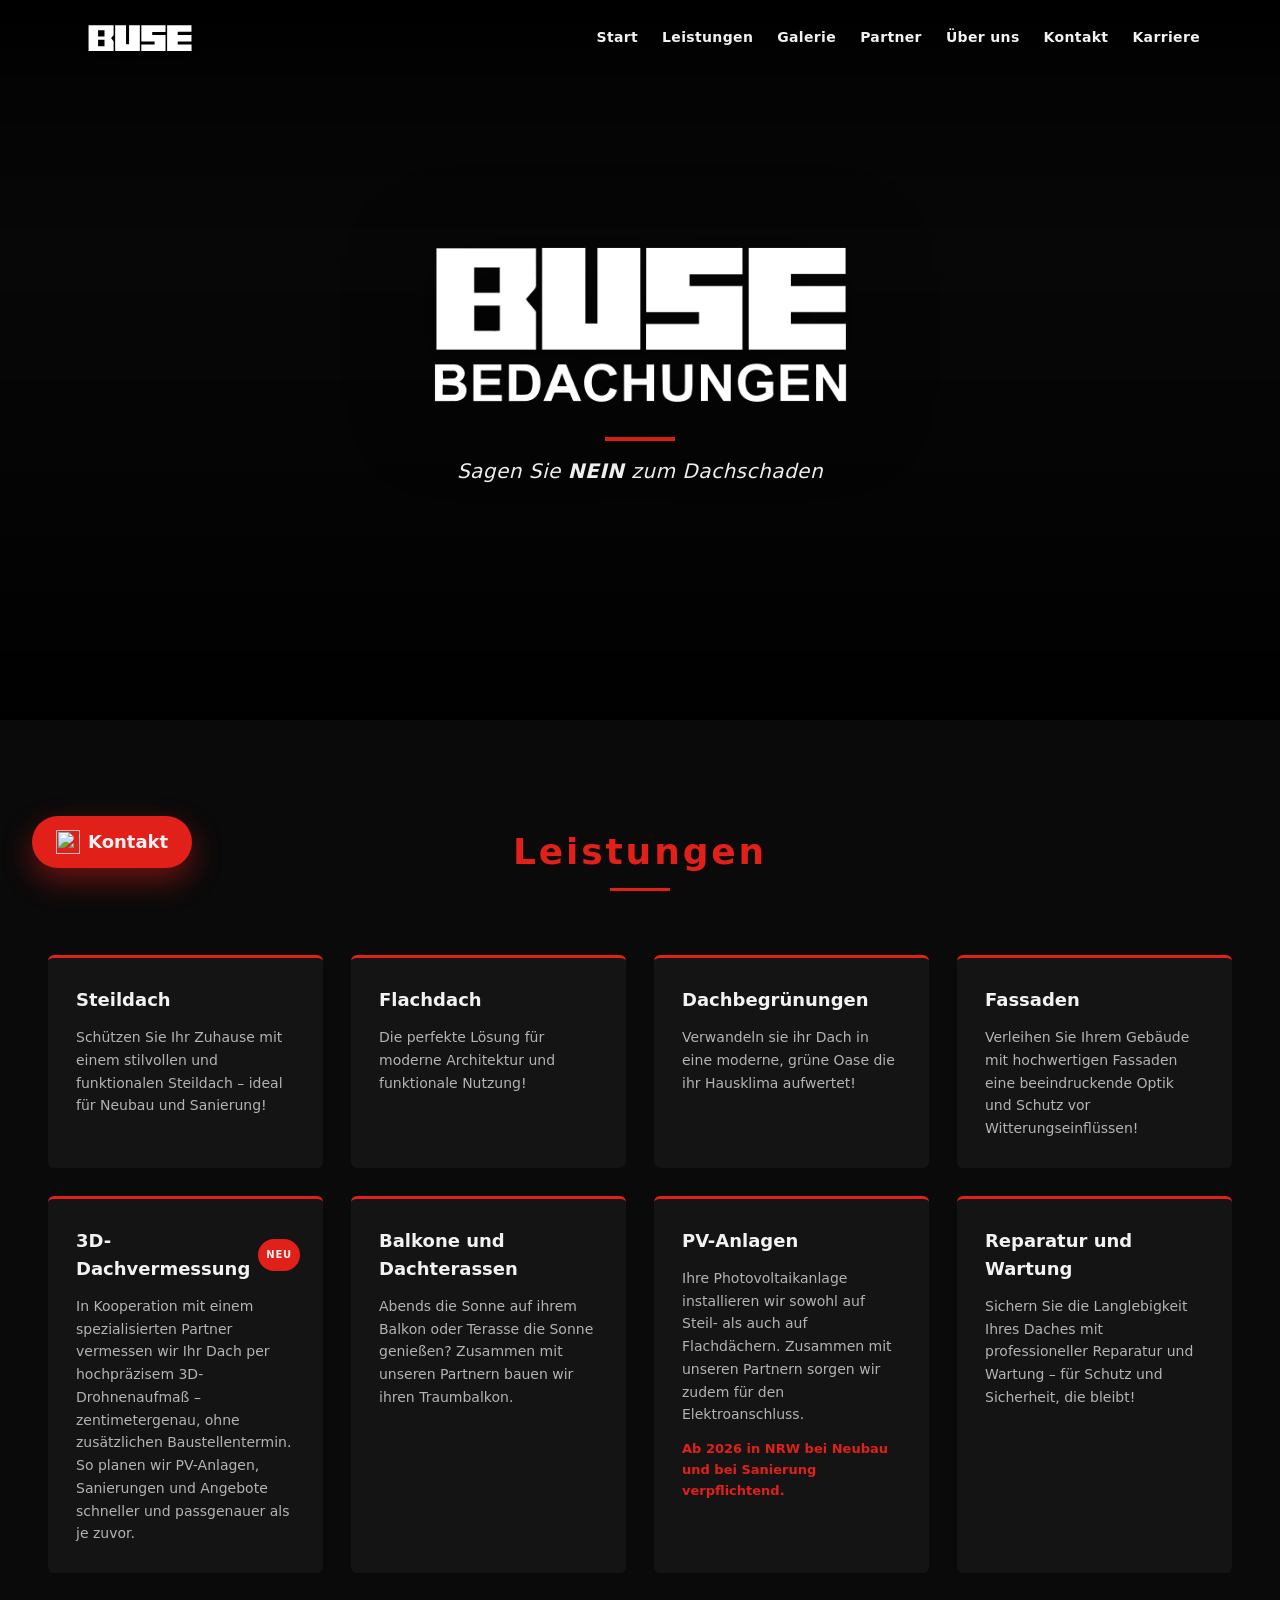
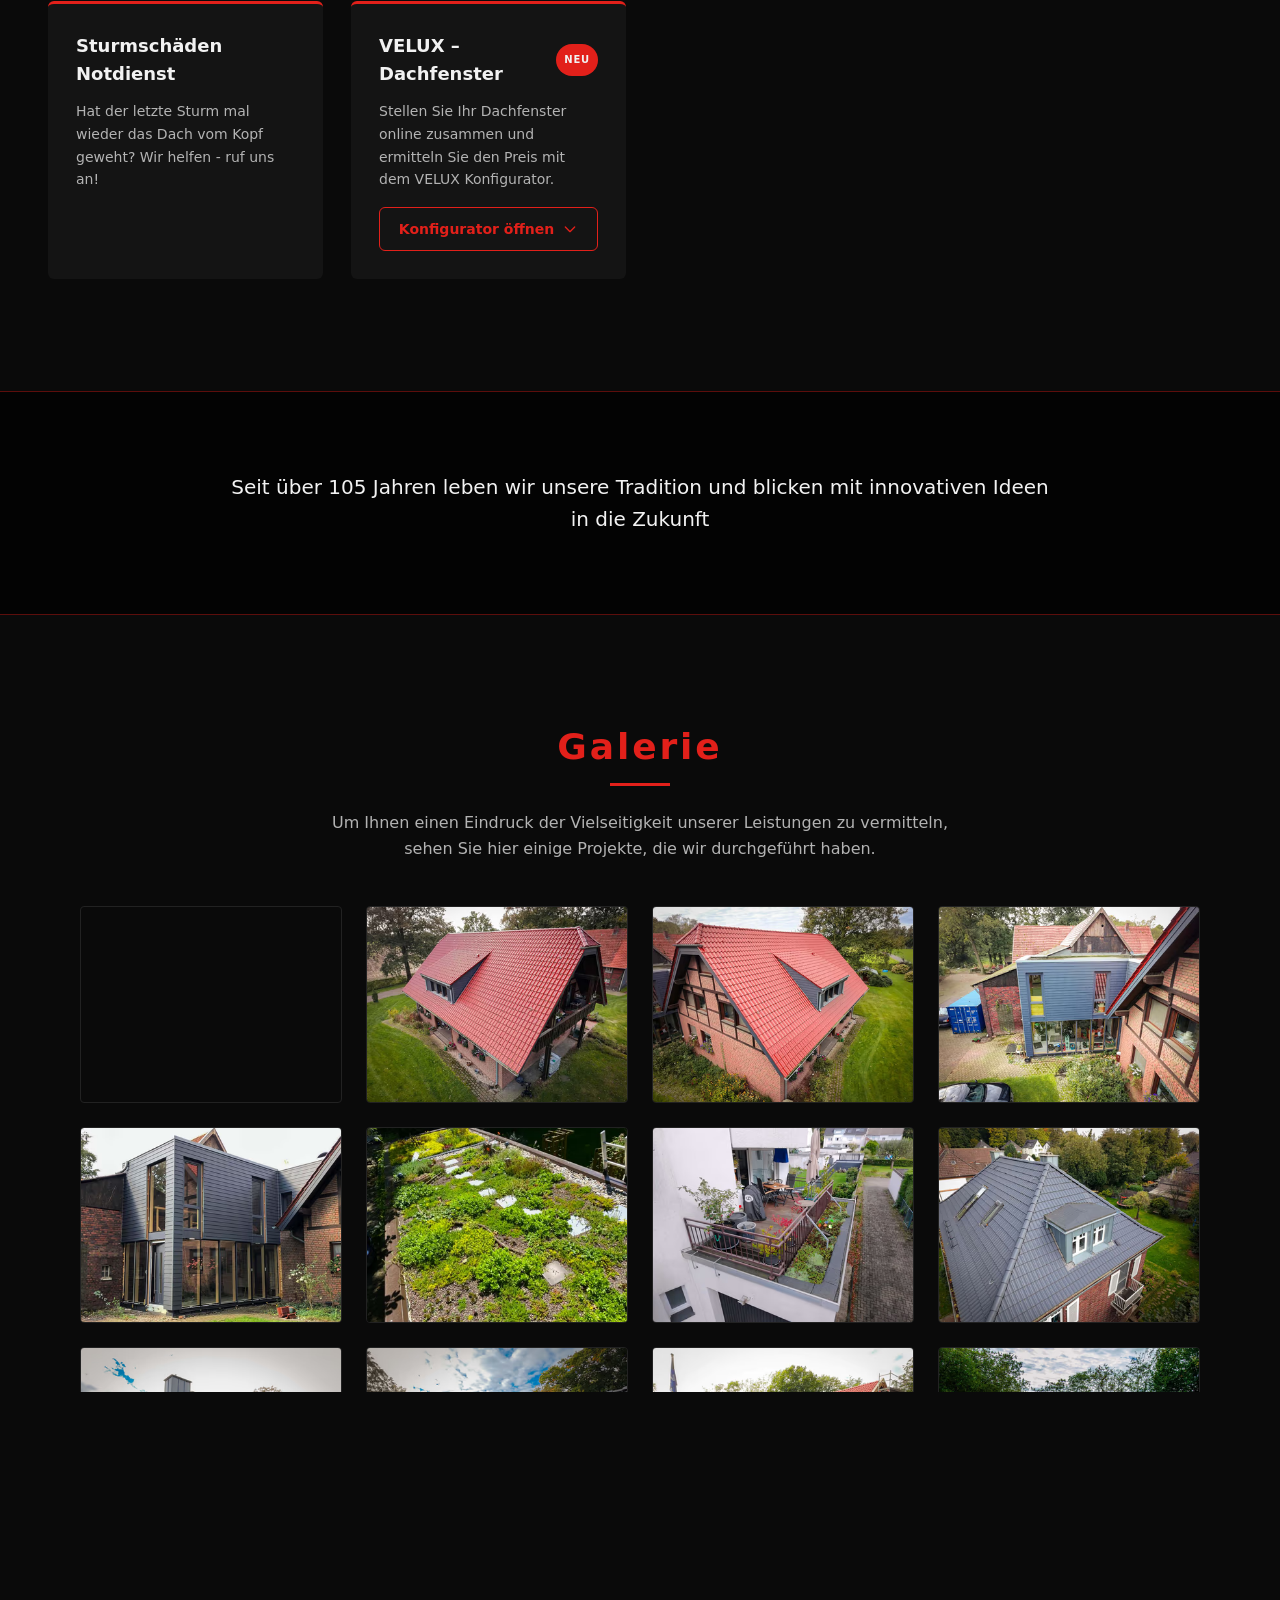
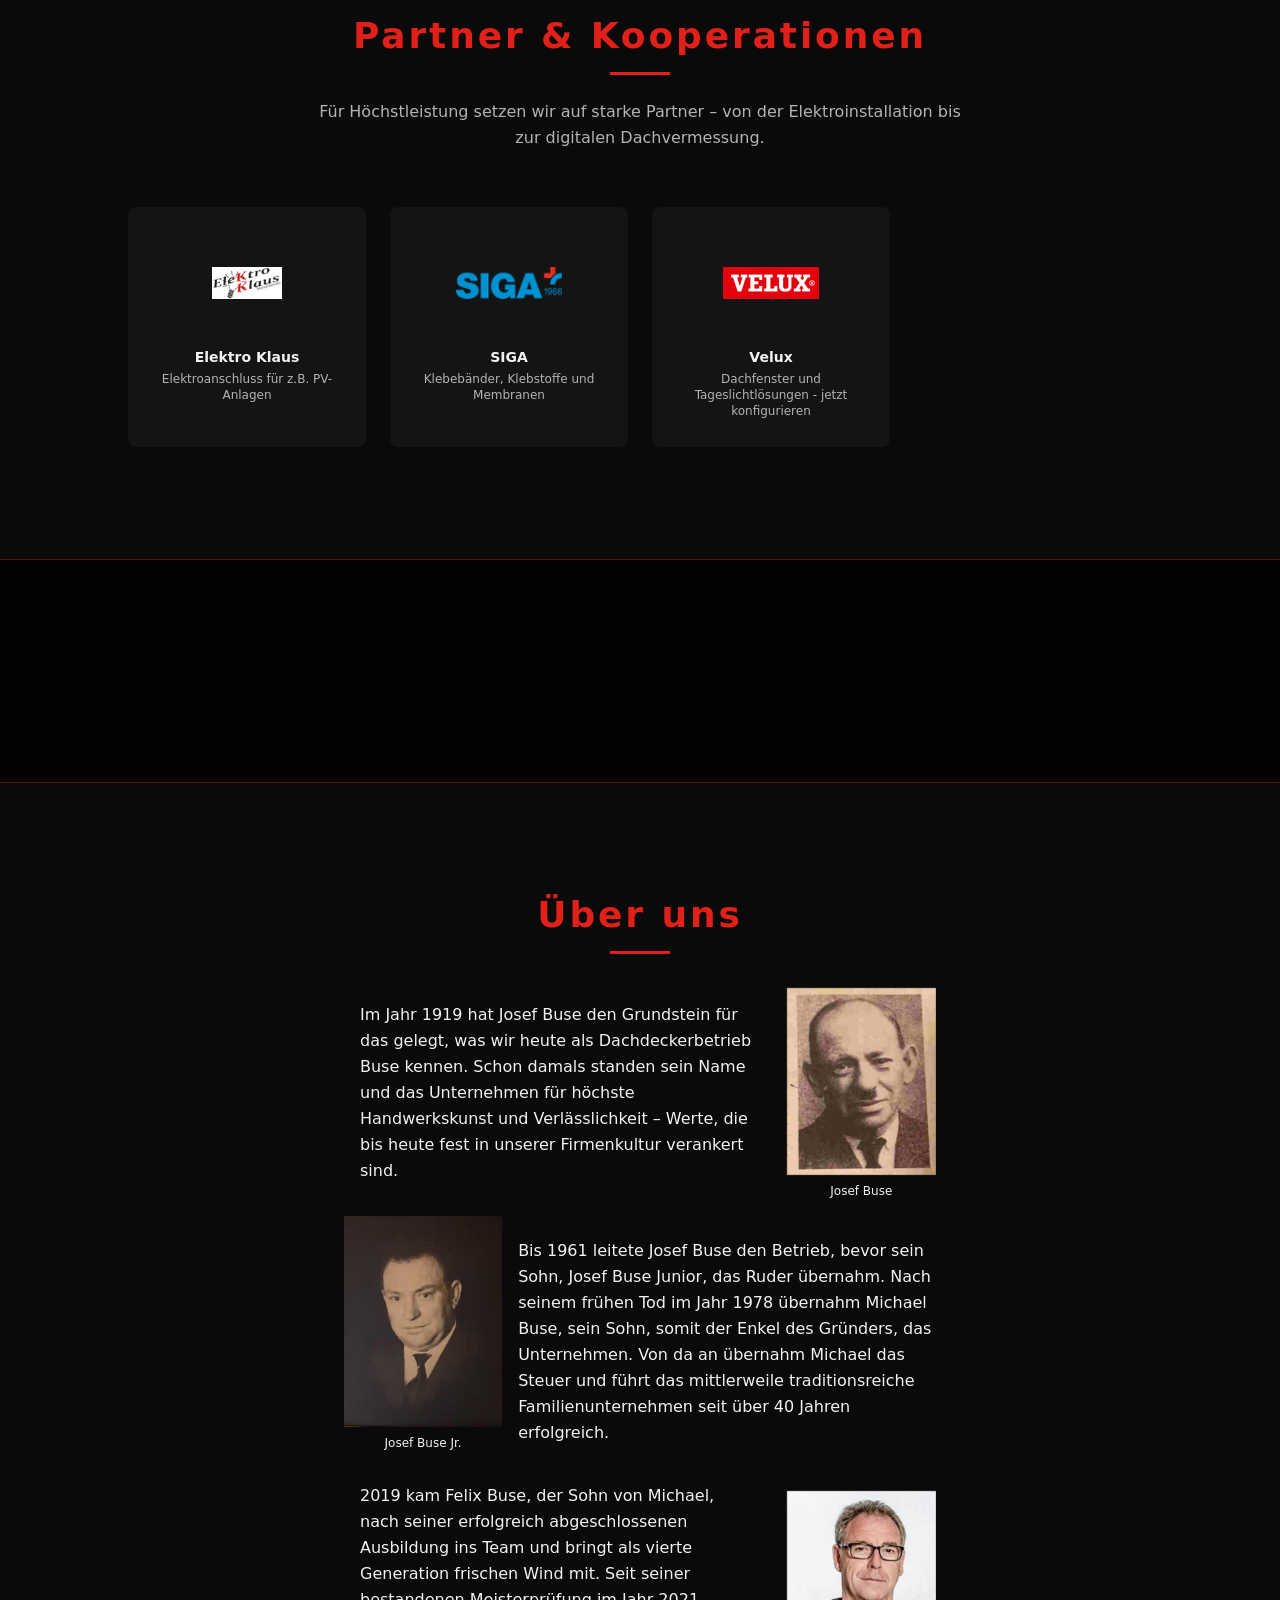
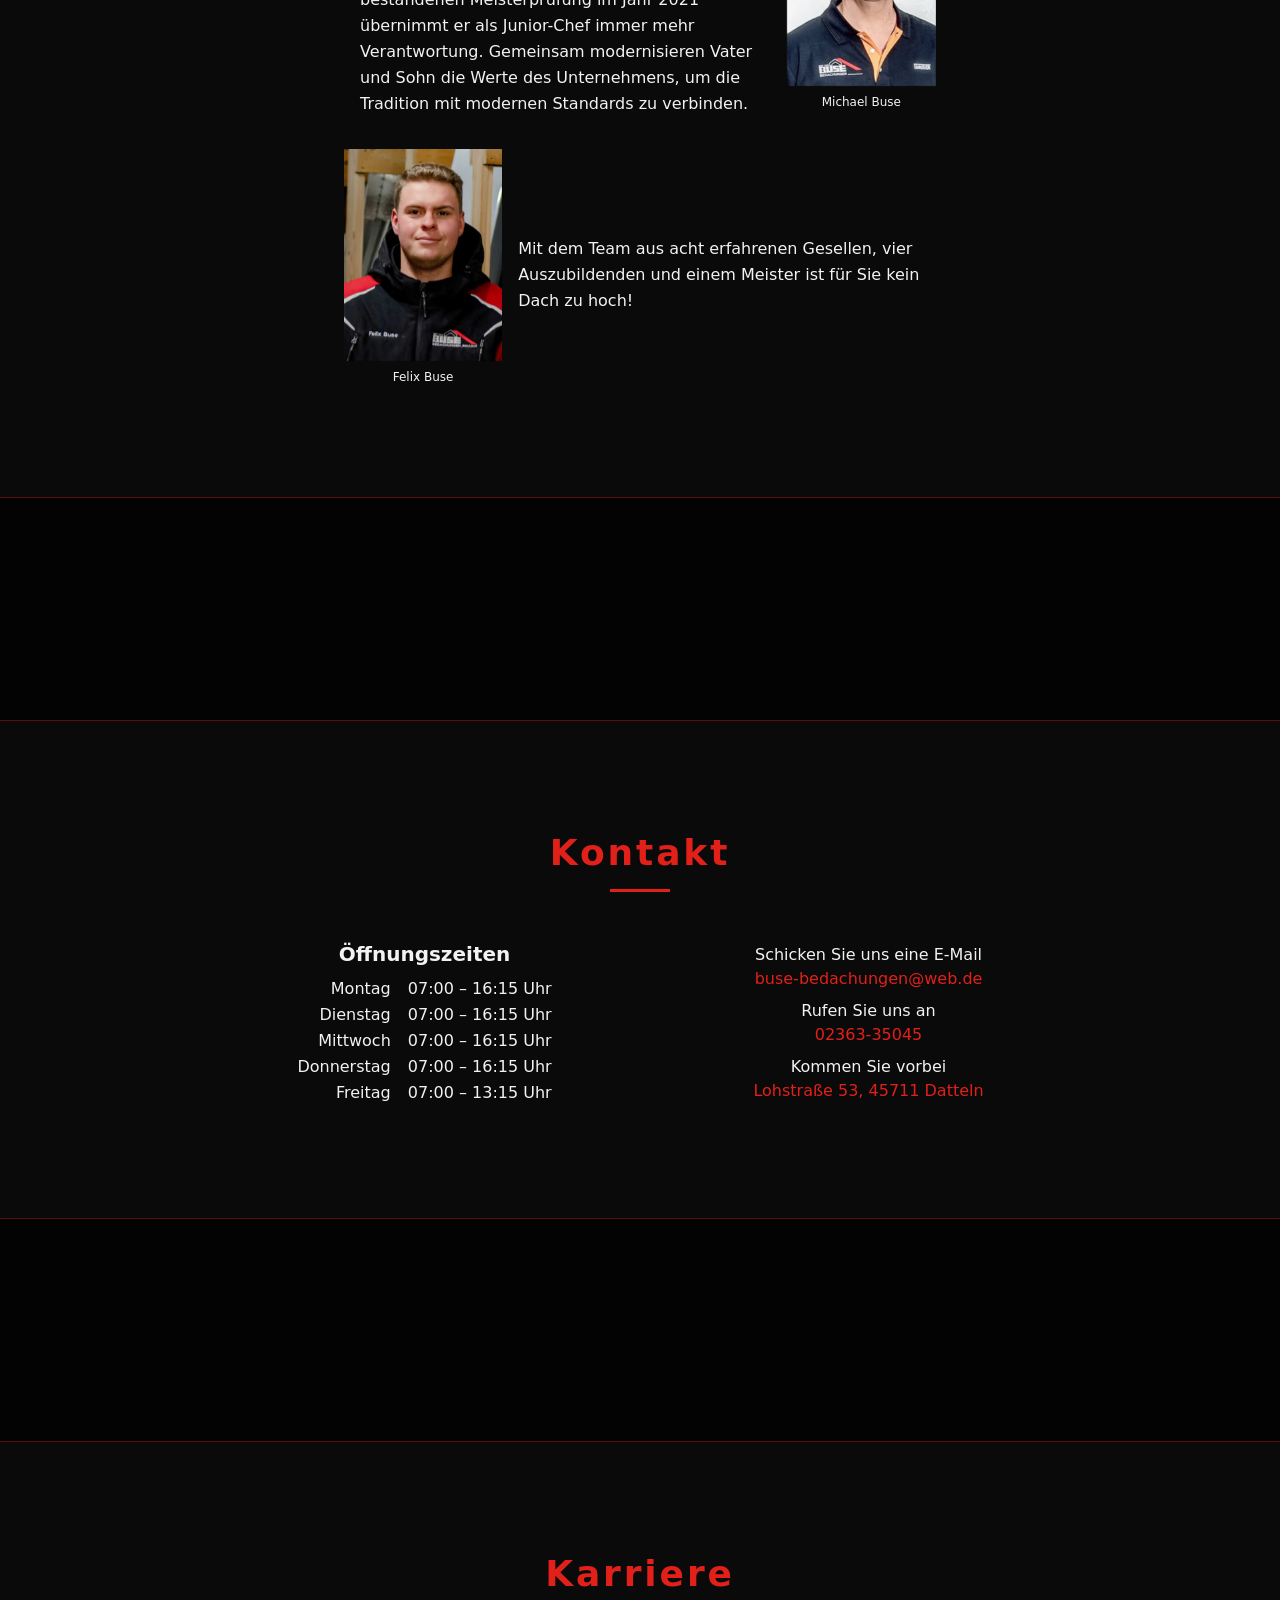
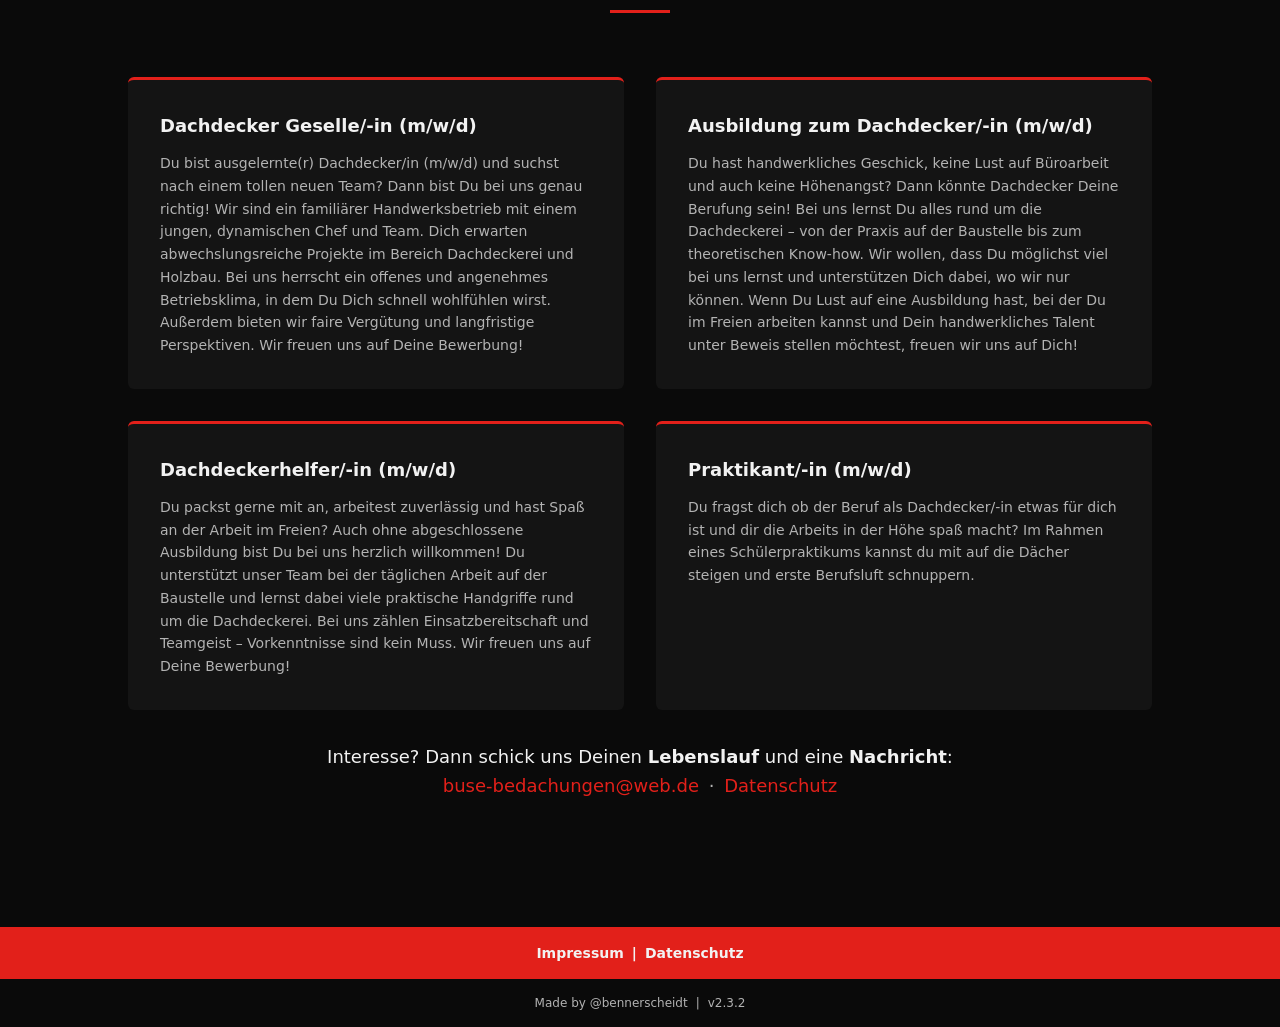
==== commit 373d7c06: "dwa" ====
--- a/index.html
+++ b/index.html
@@ -1,11 +1,1302 @@
-<!doctype html><html lang="de" class="scroll-smooth"><head><meta charset="UTF-8"><meta name="viewport" content="width=device-width,initial-scale=1"><link rel="canonical" href="https://bedachungen-buse.de/"><script>document.documentElement.classList.add("js")</script><meta name="description" content="Dachdecker in Datteln seit über 105 Jahren: Steildach, Flachdach, Sanierung, Dachfenster, PV-Anlagen sowie Sturmschaden-Notdienst."><meta property="og:title" content="Buse Bedachungen – Dachdecker in Datteln"><meta property="og:description" content="Professionelle Dacharbeiten, Balkon und Sturmschaden-Notdienst von Ihrem Dachdecker in Datteln."><meta property="og:image" content="https://bedachungen-buse.de/logo/BuseLogo.png"><meta property="og:image:alt" content="Logo von Buse Bedachungen"><meta property="og:url" content="https://bedachungen-buse.de"><meta property="og:type" content="website"><meta property="og:locale" content="de_DE"><meta name="twitter:card" content="summary_large_image"><title>Buse Bedachungen | Dachdecker in Datteln</title><link rel="icon" type="image/x-icon" href="/logo/favicon.ico"><style>*,:after,:before{--tw-border-spacing-x:0;--tw-border-spacing-y:0;--tw-translate-x:0;--tw-translate-y:0;--tw-rotate:0;--tw-skew-x:0;--tw-skew-y:0;--tw-scale-x:1;--tw-scale-y:1;--tw-pan-x: ;--tw-pan-y: ;--tw-pinch-zoom: ;--tw-scroll-snap-strictness:proximity;--tw-gradient-from-position: ;--tw-gradient-via-position: ;--tw-gradient-to-position: ;--tw-ordinal: ;--tw-slashed-zero: ;--tw-numeric-figure: ;--tw-numeric-spacing: ;--tw-numeric-fraction: ;--tw-ring-inset: ;--tw-ring-offset-width:0px;--tw-ring-offset-color:#fff;--tw-ring-color:rgba(59,130,246,.5);--tw-ring-offset-shadow:0 0 #0000;--tw-ring-shadow:0 0 #0000;--tw-shadow:0 0 #0000;--tw-shadow-colored:0 0 #0000;--tw-blur: ;--tw-brightness: ;--tw-contrast: ;--tw-grayscale: ;--tw-hue-rotate: ;--tw-invert: ;--tw-saturate: ;--tw-sepia: ;--tw-drop-shadow: ;--tw-backdrop-blur: ;--tw-backdrop-brightness: ;--tw-backdrop-contrast: ;--tw-backdrop-grayscale: ;--tw-backdrop-hue-rotate: ;--tw-backdrop-invert: ;--tw-backdrop-opacity: ;--tw-backdrop-saturate: ;--tw-backdrop-sepia: ;--tw-contain-size: ;--tw-contain-layout: ;--tw-contain-paint: ;--tw-contain-style: }::backdrop{--tw-border-spacing-x:0;--tw-border-spacing-y:0;--tw-translate-x:0;--tw-translate-y:0;--tw-rotate:0;--tw-skew-x:0;--tw-skew-y:0;--tw-scale-x:1;--tw-scale-y:1;--tw-pan-x: ;--tw-pan-y: ;--tw-pinch-zoom: ;--tw-scroll-snap-strictness:proximity;--tw-gradient-from-position: ;--tw-gradient-via-position: ;--tw-gradient-to-position: ;--tw-ordinal: ;--tw-slashed-zero: ;--tw-numeric-figure: ;--tw-numeric-spacing: ;--tw-numeric-fraction: ;--tw-ring-inset: ;--tw-ring-offset-width:0px;--tw-ring-offset-color:#fff;--tw-ring-color:rgba(59,130,246,.5);--tw-ring-offset-shadow:0 0 #0000;--tw-ring-shadow:0 0 #0000;--tw-shadow:0 0 #0000;--tw-shadow-colored:0 0 #0000;--tw-blur: ;--tw-brightness: ;--tw-contrast: ;--tw-grayscale: ;--tw-hue-rotate: ;--tw-invert: ;--tw-saturate: ;--tw-sepia: ;--tw-drop-shadow: ;--tw-backdrop-blur: ;--tw-backdrop-brightness: ;--tw-backdrop-contrast: ;--tw-backdrop-grayscale: ;--tw-backdrop-hue-rotate: ;--tw-backdrop-invert: ;--tw-backdrop-opacity: ;--tw-backdrop-saturate: ;--tw-backdrop-sepia: ;--tw-contain-size: ;--tw-contain-layout: ;--tw-contain-paint: ;--tw-contain-style: }/*! tailwindcss v3.4.13 | MIT License | https://tailwindcss.com*/*,:after,:before{box-sizing:border-box;border:0 solid #e5e7eb}:after,:before{--tw-content:""}:host,html{line-height:1.5;-webkit-text-size-adjust:100%;-moz-tab-size:4;-o-tab-size:4;tab-size:4;font-family:ui-sans-serif,system-ui,sans-serif,Apple Color Emoji,Segoe UI Emoji,Segoe UI Symbol,Noto Color Emoji;font-feature-settings:normal;font-variation-settings:normal;-webkit-tap-highlight-color:transparent}body{margin:0;line-height:inherit}hr{height:0;color:inherit;border-top-width:1px}abbr:where([title]){-webkit-text-decoration:underline dotted;text-decoration:underline dotted}h1,h2,h3,h4,h5,h6{font-size:inherit;font-weight:inherit}a{color:inherit;text-decoration:inherit}b,strong{font-weight:bolder}code,kbd,pre,samp{font-family:ui-monospace,SFMono-Regular,Menlo,Monaco,Consolas,Liberation Mono,Courier New,monospace;font-feature-settings:normal;font-variation-settings:normal;font-size:1em}small{font-size:80%}sub,sup{font-size:75%;line-height:0;position:relative;vertical-align:baseline}sub{bottom:-.25em}sup{top:-.5em}table{text-indent:0;border-color:inherit;border-collapse:collapse}button,input,optgroup,select,textarea{font-family:inherit;font-feature-settings:inherit;font-variation-settings:inherit;font-size:100%;font-weight:inherit;line-height:inherit;letter-spacing:inherit;color:inherit;margin:0;padding:0}button,select{text-transform:none}button,input:where([type=button]),input:where([type=reset]),input:where([type=submit]){-webkit-appearance:button;background-color:transparent;background-image:none}:-moz-focusring{outline:auto}:-moz-ui-invalid{box-shadow:none}progress{vertical-align:baseline}::-webkit-inner-spin-button,::-webkit-outer-spin-button{height:auto}[type=search]{-webkit-appearance:textfield;outline-offset:-2px}::-webkit-search-decoration{-webkit-appearance:none}::-webkit-file-upload-button{-webkit-appearance:button;font:inherit}summary{display:list-item}blockquote,dd,dl,figure,h1,h2,h3,h4,h5,h6,hr,p,pre{margin:0}fieldset{margin:0}fieldset,legend{padding:0}menu,ol,ul{list-style:none;margin:0;padding:0}dialog{padding:0}textarea{resize:vertical}input::-moz-placeholder,textarea::-moz-placeholder{opacity:1;color:#9ca3af}input::placeholder,textarea::placeholder{opacity:1;color:#9ca3af}[role=button],button{cursor:pointer}:disabled{cursor:default}audio,canvas,embed,iframe,img,object,svg,video{display:block;vertical-align:middle}img,video{max-width:100%;height:auto}[hidden]{display:none}.container{width:100%}@media (min-width:640px){.container{max-width:640px}}@media (min-width:768px){.container{max-width:768px}}@media (min-width:1024px){.container{max-width:1024px}}@media (min-width:1280px){.container{max-width:1280px}}@media (min-width:1536px){.container{max-width:1536px}}.sr-only{position:absolute;width:1px;height:1px;padding:0;margin:-1px;overflow:hidden;clip:rect(0,0,0,0);white-space:nowrap;border-width:0}.visible{visibility:visible}.invisible{visibility:hidden}.collapse{visibility:collapse}.fixed{position:fixed}.absolute{position:absolute}.relative{position:relative}.inset-0{inset:0}.bottom-28{bottom:7rem}.bottom-4{bottom:1rem}.left-0{left:0}.left-2{left:.5rem}.left-4{left:1rem}.right-0{right:0}.right-2{right:.5rem}.right-3{right:.75rem}.right-4{right:1rem}.top-0{top:0}.top-1\/2{top:50%}.top-3{top:.75rem}.top-4{top:1rem}.-z-10{z-index:-10}.z-10{z-index:10}.z-20{z-index:20}.z-30{z-index:30}.z-40{z-index:40}.col-span-full{grid-column:1/-1}.m-0{margin:0}.mx-1{margin-left:.25rem;margin-right:.25rem}.mx-8{margin-left:2rem;margin-right:2rem}.mx-auto{margin-left:auto;margin-right:auto}.mb-24{margin-bottom:6rem}.mb-4{margin-bottom:1rem}.mb-6{margin-bottom:1.5rem}.mb-8{margin-bottom:2rem}.ml-2{margin-left:.5rem}.ml-4{margin-left:1rem}.mr-2{margin-right:.5rem}.mt-1{margin-top:.25rem}.mt-10{margin-top:2.5rem}.mt-14{margin-top:3.5rem}.mt-16{margin-top:4rem}.mt-2{margin-top:.5rem}.mt-3{margin-top:.75rem}.mt-4{margin-top:1rem}.mt-6{margin-top:1.5rem}.block{display:block}.inline-block{display:inline-block}.inline{display:inline}.flex{display:flex}.inline-flex{display:inline-flex}.table{display:table}.grid{display:grid}.hidden{display:none}.aspect-\[4\/3\]{aspect-ratio:4/3}.aspect-video{aspect-ratio:16/9}.h-1{height:.25rem}.h-24{height:6rem}.h-32{height:8rem}.h-4{height:1rem}.h-5{height:1.25rem}.h-56{height:14rem}.h-7{height:1.75rem}.h-8{height:2rem}.h-\[3px\]{height:3px}.h-\[70vh\]{height:70vh}.h-auto{height:auto}.h-full{height:100%}.h-lvh{height:100lvh}.max-h-64{max-height:16rem}.max-h-\[80vh\]{max-height:80vh}.min-h-\[44px\]{min-height:44px}.w-32{width:8rem}.w-4{width:1rem}.w-44{width:11rem}.w-5{width:1.25rem}.w-7{width:1.75rem}.w-8{width:2rem}.w-\[60px\]{width:60px}.w-\[70px\]{width:70px}.w-auto{width:auto}.w-full{width:100%}.min-w-\[44px\]{min-width:44px}.max-w-3xl{max-width:48rem}.max-w-5xl{max-width:64rem}.max-w-7xl{max-width:80rem}.max-w-\[90vw\]{max-width:90vw}.max-w-\[calc\(100\%-4rem\)\]{max-width:calc(100% - 4rem)}.max-w-full{max-width:100%}.max-w-none{max-width:none}.max-w-prose{max-width:65ch}.max-w-xs{max-width:20rem}.flex-1{flex:1 1 0%}.shrink-0{flex-shrink:0}.grow{flex-grow:1}.-translate-y-1\/2{--tw-translate-y:-50%}.-translate-y-1\/2,.rotate-180{transform:translate(var(--tw-translate-x),var(--tw-translate-y)) rotate(var(--tw-rotate)) skewX(var(--tw-skew-x)) skewY(var(--tw-skew-y)) scaleX(var(--tw-scale-x)) scaleY(var(--tw-scale-y))}.rotate-180{--tw-rotate:180deg}.transform{transform:translate(var(--tw-translate-x),var(--tw-translate-y)) rotate(var(--tw-rotate)) skewX(var(--tw-skew-x)) skewY(var(--tw-skew-y)) scaleX(var(--tw-scale-x)) scaleY(var(--tw-scale-y))}.grid-cols-3{grid-template-columns:repeat(3,minmax(0,1fr))}.flex-row{flex-direction:row}.flex-col{flex-direction:column}.flex-col-reverse{flex-direction:column-reverse}.flex-wrap{flex-wrap:wrap}.items-center{align-items:center}.justify-start{justify-content:flex-start}.justify-center{justify-content:center}.justify-between{justify-content:space-between}.justify-around{justify-content:space-around}.gap-1{gap:.25rem}.gap-2{gap:.5rem}.gap-4{gap:1rem}.gap-6{gap:1.5rem}.gap-7{gap:1.75rem}.gap-8{gap:2rem}.space-x-6>:not([hidden])~:not([hidden]){--tw-space-x-reverse:0;margin-right:calc(1.5rem*var(--tw-space-x-reverse));margin-left:calc(1.5rem*(1 - var(--tw-space-x-reverse)))}.space-y-2>:not([hidden])~:not([hidden]){--tw-space-y-reverse:0;margin-top:calc(.5rem*(1 - var(--tw-space-y-reverse)));margin-bottom:calc(.5rem*var(--tw-space-y-reverse))}.space-y-4>:not([hidden])~:not([hidden]){--tw-space-y-reverse:0;margin-top:calc(1rem*(1 - var(--tw-space-y-reverse)));margin-bottom:calc(1rem*var(--tw-space-y-reverse))}.space-y-6>:not([hidden])~:not([hidden]){--tw-space-y-reverse:0;margin-top:calc(1.5rem*(1 - var(--tw-space-y-reverse)));margin-bottom:calc(1.5rem*var(--tw-space-y-reverse))}.space-y-8>:not([hidden])~:not([hidden]){--tw-space-y-reverse:0;margin-top:calc(2rem*(1 - var(--tw-space-y-reverse)));margin-bottom:calc(2rem*var(--tw-space-y-reverse))}.divide-y>:not([hidden])~:not([hidden]){--tw-divide-y-reverse:0;border-top-width:calc(1px*(1 - var(--tw-divide-y-reverse)));border-bottom-width:calc(1px*var(--tw-divide-y-reverse))}.divide-white\/10>:not([hidden])~:not([hidden]){border-color:hsla(0,0%,100%,.1)}.overflow-hidden{overflow:hidden}.overflow-y-auto{overflow-y:auto}.scroll-smooth{scroll-behavior:smooth}.rounded{border-radius:.25rem}.rounded-full{border-radius:9999px}.rounded-lg{border-radius:.5rem}.rounded-md{border-radius:.375rem}.border{border-width:1px}.border-y{border-top-width:1px;border-bottom-width:1px}.border-b-2{border-bottom-width:2px}.border-l-\[3px\]{border-left-width:3px}.border-t{border-top-width:1px}.border-t-\[3px\]{border-top-width:3px}.border-dashed{border-style:dashed}.border-\[\#222\]{--tw-border-opacity:1;border-color:rgb(34 34 34/var(--tw-border-opacity))}.border-primary{--tw-border-opacity:1;border-color:rgb(226 32 26/var(--tw-border-opacity))}.border-primary\/40{border-color:rgba(226,32,26,.4)}.border-transparent{border-color:transparent}.border-white\/25{border-color:hsla(0,0%,100%,.25)}.bg-background{--tw-bg-opacity:1;background-color:rgb(10 10 10/var(--tw-bg-opacity))}.bg-black{--tw-bg-opacity:1;background-color:rgb(0 0 0/var(--tw-bg-opacity))}.bg-black\/20{background-color:rgba(0,0,0,.2)}.bg-black\/50{background-color:rgba(0,0,0,.5)}.bg-primary{--tw-bg-opacity:1;background-color:rgb(226 32 26/var(--tw-bg-opacity))}.bg-surface{--tw-bg-opacity:1;background-color:rgb(20 20 20/var(--tw-bg-opacity))}.bg-transparent{background-color:transparent}.bg-white\/5{background-color:hsla(0,0%,100%,.05)}.bg-opacity-65{--tw-bg-opacity:0.65}.bg-\[linear-gradient\(180deg\2c rgba\(0\2c 0\2c 0\2c 0\.75\)_0\%\2c rgba\(0\2c 0\2c 0\2c 0\.25\)_35\%\2c rgba\(0\2c 0\2c 0\2c 0\.55\)_70\%\2c rgba\(0\2c 0\2c 0\2c 0\.92\)_100\%\)\]{background-image:linear-gradient(180deg,rgba(0,0,0,.75),rgba(0,0,0,.25) 35%,rgba(0,0,0,.55) 70%,rgba(0,0,0,.92))}.bg-\[url\(\'\/img\/BackgroundY\.jpg\'\)\]{background-image:url(/img/BackgroundY.jpg)}.bg-gradient-to-b{background-image:linear-gradient(to bottom,var(--tw-gradient-stops))}.from-surface{--tw-gradient-from:#141414 var(--tw-gradient-from-position);--tw-gradient-to:hsla(0,0%,8%,0) var(--tw-gradient-to-position);--tw-gradient-stops:var(--tw-gradient-from),var(--tw-gradient-to)}.to-background{--tw-gradient-to:#0a0a0a var(--tw-gradient-to-position)}.bg-cover{background-size:cover}.bg-center{background-position:50%}.object-contain{-o-object-fit:contain;object-fit:contain}.object-cover{-o-object-fit:cover;object-fit:cover}.p-0{padding:0}.p-12{padding:3rem}.p-4{padding:1rem}.p-6{padding:1.5rem}.p-7{padding:1.75rem}.p-8{padding:2rem}.px-2{padding-left:.5rem;padding-right:.5rem}.px-3{padding-left:.75rem;padding-right:.75rem}.px-4{padding-left:1rem;padding-right:1rem}.px-5{padding-left:1.25rem;padding-right:1.25rem}.px-6{padding-left:1.5rem;padding-right:1.5rem}.py-0\.5{padding-top:.125rem;padding-bottom:.125rem}.py-2{padding-top:.5rem;padding-bottom:.5rem}.py-20{padding-top:5rem;padding-bottom:5rem}.py-3{padding-top:.75rem;padding-bottom:.75rem}.py-4{padding-top:1rem;padding-bottom:1rem}.pb-5{padding-bottom:1.25rem}.pb-8{padding-bottom:2rem}.pr-4{padding-right:1rem}.pr-8{padding-right:2rem}.pt-11{padding-top:2.75rem}.pt-4{padding-top:1rem}.pt-6{padding-top:1.5rem}.pt-8{padding-top:2rem}.text-left{text-align:left}.text-center{text-align:center}.text-right{text-align:right}.text-2xl{font-size:1.5rem;line-height:2rem}.text-3xl{font-size:1.875rem;line-height:2.25rem}.text-\[10px\]{font-size:10px}.text-\[11px\]{font-size:11px}.text-\[13px\]{font-size:13px}.text-lg{font-size:1.125rem;line-height:1.75rem}.text-sm{font-size:.875rem;line-height:1.25rem}.text-xl{font-size:1.25rem;line-height:1.75rem}.text-xs{font-size:.75rem;line-height:1rem}.font-bold{font-weight:700}.font-extrabold{font-weight:800}.font-medium{font-weight:500}.font-normal{font-weight:400}.font-semibold{font-weight:600}.italic{font-style:italic}.leading-relaxed{line-height:1.625}.tracking-\[0\.08em\]{letter-spacing:.08em}.tracking-wide{letter-spacing:.025em}.text-muted{--tw-text-opacity:1;color:rgb(179 179 179/var(--tw-text-opacity))}.text-primary{--tw-text-opacity:1;color:rgb(226 32 26/var(--tw-text-opacity))}.text-text{--tw-text-opacity:1;color:rgb(242 242 242/var(--tw-text-opacity))}.opacity-75{opacity:.75}.shadow{--tw-shadow:0 1px 3px 0 rgba(0,0,0,.1),0 1px 2px -1px rgba(0,0,0,.1);--tw-shadow-colored:0 1px 3px 0 var(--tw-shadow-color),0 1px 2px -1px var(--tw-shadow-color)}.shadow,.shadow-\[0_12px_30px_rgba\(226\2c 32\2c 26\2c 0\.45\)\]{box-shadow:var(--tw-ring-offset-shadow,0 0 #0000),var(--tw-ring-shadow,0 0 #0000),var(--tw-shadow)}.shadow-\[0_12px_30px_rgba\(226\2c 32\2c 26\2c 0\.45\)\]{--tw-shadow:0 12px 30px rgba(226,32,26,.45);--tw-shadow-colored:0 12px 30px var(--tw-shadow-color)}.shadow-\[0_20px_40px_rgba\(0\2c 0\2c 0\2c 0\.55\)\]{--tw-shadow:0 20px 40px rgba(0,0,0,.55);--tw-shadow-colored:0 20px 40px var(--tw-shadow-color)}.shadow-\[0_20px_40px_rgba\(0\2c 0\2c 0\2c 0\.55\)\],.shadow-md{box-shadow:var(--tw-ring-offset-shadow,0 0 #0000),var(--tw-ring-shadow,0 0 #0000),var(--tw-shadow)}.shadow-md{--tw-shadow:0 4px 6px -1px rgba(0,0,0,.1),0 2px 4px -2px rgba(0,0,0,.1);--tw-shadow-colored:0 4px 6px -1px var(--tw-shadow-color),0 2px 4px -2px var(--tw-shadow-color)}.outline{outline-style:solid}.drop-shadow-\[0_10px_40px_rgba\(0\2c 0\2c 0\2c 0\.6\)\]{--tw-drop-shadow:drop-shadow(0 10px 40px rgba(0,0,0,.6))}.drop-shadow-\[0_10px_40px_rgba\(0\2c 0\2c 0\2c 0\.6\)\],.drop-shadow-\[0_2px_8px_rgba\(0\2c 0\2c 0\2c 0\.95\)\]{filter:var(--tw-blur) var(--tw-brightness) var(--tw-contrast) var(--tw-grayscale) var(--tw-hue-rotate) var(--tw-invert) var(--tw-saturate) var(--tw-sepia) var(--tw-drop-shadow)}.drop-shadow-\[0_2px_8px_rgba\(0\2c 0\2c 0\2c 0\.95\)\]{--tw-drop-shadow:drop-shadow(0 2px 8px rgba(0,0,0,.95))}.transition{transition-property:color,background-color,border-color,text-decoration-color,fill,stroke,opacity,box-shadow,transform,filter,-webkit-backdrop-filter;transition-property:color,background-color,border-color,text-decoration-color,fill,stroke,opacity,box-shadow,transform,filter,backdrop-filter;transition-property:color,background-color,border-color,text-decoration-color,fill,stroke,opacity,box-shadow,transform,filter,backdrop-filter,-webkit-backdrop-filter;transition-timing-function:cubic-bezier(.4,0,.2,1);transition-duration:.15s}.transition-colors{transition-property:color,background-color,border-color,text-decoration-color,fill,stroke;transition-timing-function:cubic-bezier(.4,0,.2,1);transition-duration:.15s}.transition-transform{transition-property:transform;transition-timing-function:cubic-bezier(.4,0,.2,1);transition-duration:.15s}.duration-300{transition-duration:.3s}.ease-in-out{transition-timing-function:cubic-bezier(.4,0,.2,1)}:root{--scrollbar-track:#0a0a0a;--scrollbar-thumb:#e2201a;--scrollbar-thumb-hover:#ff5a52}html{scrollbar-width:thin;scrollbar-color:var(--scrollbar-thumb) var(--scrollbar-track)}*{-webkit-tap-highlight-color:transparent}[hidden]{display:none!important}html{scroll-padding-top:6rem}body,html{overflow-x:hidden}:focus-visible{outline:3px solid #fff;outline-offset:3px;border-radius:2px}.nav-bar-overlay{background-image:linear-gradient(180deg,rgba(0,0,0,.85),rgba(0,0,0,.45),transparent);transition:background-color .3s ease}.nav-bar-overlay.is-scrolled{background-image:none;background-color:#0a0a0a;box-shadow:0 1px 0 rgba(226,32,26,.35)}.addGlow.is-glowing{text-shadow:0 0 5px #e2201a,0 0 10px #e2201a,0 0 20px #e2201a}.js .reveal>*{opacity:0;transform:translateY(24px);transition:opacity .25s ease,transform .25s ease}.js .reveal.is-revealed>*{opacity:1;transform:none}@media (prefers-reduced-motion:reduce){.js .reveal>*{opacity:1;transform:none}}.menu-panel{clip-path:inset(0 0 100% 0);transition:clip-path .35s ease}.menu-panel.is-open{clip-path:inset(0 0 0 0)}.menu-open{height:100dvh;display:flex;flex-direction:column}.menu-open #menu-container{flex:1 1 auto;overscroll-behavior:contain}@keyframes heroLogoFlyIn{0%{transform:translateY(-128px)}to{transform:translateY(24)}}.hero-logo-flyin{animation:heroLogoFlyIn 1.8s cubic-bezier(.16,1,.3,1) both}@media (prefers-reduced-motion:reduce){*,:after,:before{animation-duration:NaNs!important;animation-iteration-count:1!important;transition-duration:NaNs!important;scroll-behavior:auto!important}}::-webkit-scrollbar{width:12px;height:12px}::-webkit-scrollbar-track{background:var(--scrollbar-track)}::-webkit-scrollbar-thumb{background:var(--scrollbar-thumb);border-radius:6px;border:3px solid var(--scrollbar-track);background-clip:padding-box}::-webkit-scrollbar-thumb:hover{background:var(--scrollbar-thumb-hover);background-clip:padding-box}::-webkit-scrollbar-corner{background:var(--scrollbar-track)}@media (max-width:639px){html{scrollbar-color:transparent transparent}::-webkit-scrollbar-thumb{background:0 0;border-color:transparent}::-webkit-scrollbar-corner,::-webkit-scrollbar-track{background:0 0}}.gallery-limit{height:30.4rem}.gallery-tile picture{display:block;height:100%}#lightbox>div{transform:scale(.92);opacity:0;transition:transform .25s ease,opacity .25s ease}#lightbox.lightbox-visible>div{transform:scale(1);opacity:1}#lightbox::backdrop{opacity:0;transition:opacity .25s ease}#lightbox.lightbox-visible::backdrop{opacity:1}#carousel picture img,#lightbox img{transition:opacity .15s ease,transform .15s ease}#carousel picture img.is-swapping,#lightbox img.is-swapping{opacity:0;transform:scale(.97)}.backdrop\:bg-black\/75::backdrop{background-color:rgba(0,0,0,.75)}.hover\:-translate-y-\[3px\]:hover{--tw-translate-y:-3px}.hover\:-translate-y-\[3px\]:hover,.hover\:scale-\[1\.03\]:hover{transform:translate(var(--tw-translate-x),var(--tw-translate-y)) rotate(var(--tw-rotate)) skewX(var(--tw-skew-x)) skewY(var(--tw-skew-y)) scaleX(var(--tw-scale-x)) scaleY(var(--tw-scale-y))}.hover\:scale-\[1\.03\]:hover{--tw-scale-x:1.03;--tw-scale-y:1.03}.hover\:scale-\[1\.04\]:hover{--tw-scale-x:1.04;--tw-scale-y:1.04;transform:translate(var(--tw-translate-x),var(--tw-translate-y)) rotate(var(--tw-rotate)) skewX(var(--tw-skew-x)) skewY(var(--tw-skew-y)) scaleX(var(--tw-scale-x)) scaleY(var(--tw-scale-y))}.hover\:border-primary:hover{--tw-border-opacity:1;border-color:rgb(226 32 26/var(--tw-border-opacity))}.hover\:bg-black\/70:hover{background-color:rgba(0,0,0,.7)}.hover\:bg-primary:hover{--tw-bg-opacity:1;background-color:rgb(226 32 26/var(--tw-bg-opacity))}.hover\:text-primaryHover:hover{--tw-text-opacity:1;color:rgb(255 90 82/var(--tw-text-opacity))}.hover\:text-text:hover{--tw-text-opacity:1;color:rgb(242 242 242/var(--tw-text-opacity))}.hover\:text-white:hover{--tw-text-opacity:1;color:rgb(255 255 255/var(--tw-text-opacity))}.hover\:underline:hover{text-decoration-line:underline}.hover\:shadow-\[0_0_0_1px_rgba\(226\2c 32\2c 26\2c 0\.4\)\2c 0_10px_26px_rgba\(226\2c 32\2c 26\2c 0\.18\)\]:hover{--tw-shadow:0 0 0 1px rgba(226,32,26,.4),0 10px 26px rgba(226,32,26,.18);--tw-shadow-colored:0 0 0 1px var(--tw-shadow-color),0 10px 26px var(--tw-shadow-color);box-shadow:var(--tw-ring-offset-shadow,0 0 #0000),var(--tw-ring-shadow,0 0 #0000),var(--tw-shadow)}.hover\:shadow-\[0_16px_40px_rgba\(226\2c 32\2c 26\2c 0\.3\)\]:hover{--tw-shadow:0 16px 40px rgba(226,32,26,.3);--tw-shadow-colored:0 16px 40px var(--tw-shadow-color);box-shadow:var(--tw-ring-offset-shadow,0 0 #0000),var(--tw-ring-shadow,0 0 #0000),var(--tw-shadow)}.focus\:not-sr-only:focus{position:static;width:auto;height:auto;padding:0;margin:0;overflow:visible;clip:auto;white-space:normal}.focus\:absolute:focus{position:absolute}.focus\:left-2:focus{left:.5rem}.focus\:top-2:focus{top:.5rem}.focus\:z-50:focus{z-index:50}.focus\:bg-background:focus{--tw-bg-opacity:1;background-color:rgb(10 10 10/var(--tw-bg-opacity))}.focus\:px-4:focus{padding-left:1rem;padding-right:1rem}.focus\:py-3:focus{padding-top:.75rem;padding-bottom:.75rem}.focus\:text-text:focus{--tw-text-opacity:1;color:rgb(242 242 242/var(--tw-text-opacity))}.focus\:outline:focus{outline-style:solid}.focus\:outline-2:focus{outline-width:2px}.focus\:outline-offset-2:focus{outline-offset:2px}.group:hover .group-hover\:text-primaryHover{--tw-text-opacity:1;color:rgb(255 90 82/var(--tw-text-opacity))}.group:hover .group-hover\:underline{text-decoration-line:underline}@media (min-width:640px){.sm\:bottom-8{bottom:2rem}.sm\:left-8{left:2rem}.sm\:m-4{margin:1rem}.sm\:mt-0{margin-top:0}.sm\:block{display:block}.sm\:grid{display:grid}.sm\:hidden{display:none}.sm\:h-24{height:6rem}.sm\:h-6{height:1.5rem}.sm\:h-\[80vh\]{height:80vh}.sm\:max-h-80{max-height:20rem}.sm\:w-10\/12{width:83.333333%}.sm\:w-24{width:6rem}.sm\:w-56{width:14rem}.sm\:w-6{width:1.5rem}.sm\:grid-cols-2{grid-template-columns:repeat(2,minmax(0,1fr))}.sm\:flex-row{flex-direction:row}.sm\:items-start{align-items:flex-start}.sm\:space-x-4>:not([hidden])~:not([hidden]){--tw-space-x-reverse:0;margin-right:calc(1rem*var(--tw-space-x-reverse));margin-left:calc(1rem*(1 - var(--tw-space-x-reverse)))}.sm\:space-y-0>:not([hidden])~:not([hidden]){--tw-space-y-reverse:0;margin-top:calc(0px*(1 - var(--tw-space-y-reverse)));margin-bottom:calc(0px*var(--tw-space-y-reverse))}.sm\:bg-\[url\(\'\/img\/BackgroundX2\.jpg\'\)\]{background-image:url(/img/BackgroundX2.jpg)}.sm\:px-12{padding-left:3rem;padding-right:3rem}.sm\:px-6{padding-left:1.5rem;padding-right:1.5rem}.sm\:py-28{padding-top:7rem;padding-bottom:7rem}.sm\:text-4xl{font-size:2.25rem;line-height:2.5rem}.sm\:shadow-\[5px_5px_15px_5px_rgba\(0\2c 0\2c 0\2c 1\)\]{--tw-shadow:5px 5px 15px 5px #000;--tw-shadow-colored:5px 5px 15px 5px var(--tw-shadow-color);box-shadow:var(--tw-ring-offset-shadow,0 0 #0000),var(--tw-ring-shadow,0 0 #0000),var(--tw-shadow)}}@media (min-width:768px){.md\:fixed{position:fixed}.md\:mx-2{margin-left:.5rem;margin-right:.5rem}.md\:mx-auto{margin-left:auto;margin-right:auto}.md\:block{display:block}.md\:flex{display:flex}.md\:hidden{display:none}.md\:h-36{height:9rem}.md\:w-2\/5{width:40%}.md\:w-3\/4{width:75%}.md\:w-4\/6{width:66.666667%}.md\:text-xl{font-size:1.25rem;line-height:1.75rem}}@media (min-width:1024px){.lg\:w-2\/6{width:33.333333%}.lg\:grid-cols-2{grid-template-columns:repeat(2,minmax(0,1fr))}.lg\:grid-cols-4{grid-template-columns:repeat(4,minmax(0,1fr))}.lg\:items-center{align-items:center}.lg\:px-8{padding-left:2rem;padding-right:2rem}}@media (min-width:1280px){.xl\:mx-16{margin-left:4rem;margin-right:4rem}.xl\:w-1\/2{width:50%}}</style></head><!--!
+<!DOCTYPE html>
+<html lang="de" class="scroll-smooth">
+
+<head>
+  <meta charset="UTF-8" />
+  <meta name="viewport" content="width=device-width, initial-scale=1.0" />
+  <link rel="canonical" href="https://bedachungen-buse.de/" />
+  
+  <script>document.documentElement.classList.add('js');</script>
+  <meta name="description" content="Dachdecker in Datteln seit über 105 Jahren: Steildach, Flachdach, Sanierung, Dachfenster, PV-Anlagen sowie Sturmschaden-Notdienst.">
+  <meta property="og:title" content="Buse Bedachungen – Dachdecker in Datteln" />
+  <meta property="og:description" content="Professionelle Dacharbeiten, Balkon und Sturmschaden-Notdienst von Ihrem Dachdecker in Datteln." />
+  <meta property="og:image" content="https://bedachungen-buse.de/logo/BuseLogo.png" />
+  <meta property="og:image:alt" content="Logo von Buse Bedachungen" />
+  <meta property="og:url" content="https://bedachungen-buse.de" />
+  <meta property="og:type" content="website" />
+  <meta property="og:locale" content="de_DE" />
+  <meta name="twitter:card" content="summary_large_image" />
+
+  <title>Buse Bedachungen | Dachdecker in Datteln</title>
+
+  <link rel="icon" type="image/x-icon" href="/logo/favicon.ico">
+  <style>*,:after,:before{--tw-border-spacing-x:0;--tw-border-spacing-y:0;--tw-translate-x:0;--tw-translate-y:0;--tw-rotate:0;--tw-skew-x:0;--tw-skew-y:0;--tw-scale-x:1;--tw-scale-y:1;--tw-pan-x: ;--tw-pan-y: ;--tw-pinch-zoom: ;--tw-scroll-snap-strictness:proximity;--tw-gradient-from-position: ;--tw-gradient-via-position: ;--tw-gradient-to-position: ;--tw-ordinal: ;--tw-slashed-zero: ;--tw-numeric-figure: ;--tw-numeric-spacing: ;--tw-numeric-fraction: ;--tw-ring-inset: ;--tw-ring-offset-width:0px;--tw-ring-offset-color:#fff;--tw-ring-color:rgba(59,130,246,.5);--tw-ring-offset-shadow:0 0 #0000;--tw-ring-shadow:0 0 #0000;--tw-shadow:0 0 #0000;--tw-shadow-colored:0 0 #0000;--tw-blur: ;--tw-brightness: ;--tw-contrast: ;--tw-grayscale: ;--tw-hue-rotate: ;--tw-invert: ;--tw-saturate: ;--tw-sepia: ;--tw-drop-shadow: ;--tw-backdrop-blur: ;--tw-backdrop-brightness: ;--tw-backdrop-contrast: ;--tw-backdrop-grayscale: ;--tw-backdrop-hue-rotate: ;--tw-backdrop-invert: ;--tw-backdrop-opacity: ;--tw-backdrop-saturate: ;--tw-backdrop-sepia: ;--tw-contain-size: ;--tw-contain-layout: ;--tw-contain-paint: ;--tw-contain-style: }::backdrop{--tw-border-spacing-x:0;--tw-border-spacing-y:0;--tw-translate-x:0;--tw-translate-y:0;--tw-rotate:0;--tw-skew-x:0;--tw-skew-y:0;--tw-scale-x:1;--tw-scale-y:1;--tw-pan-x: ;--tw-pan-y: ;--tw-pinch-zoom: ;--tw-scroll-snap-strictness:proximity;--tw-gradient-from-position: ;--tw-gradient-via-position: ;--tw-gradient-to-position: ;--tw-ordinal: ;--tw-slashed-zero: ;--tw-numeric-figure: ;--tw-numeric-spacing: ;--tw-numeric-fraction: ;--tw-ring-inset: ;--tw-ring-offset-width:0px;--tw-ring-offset-color:#fff;--tw-ring-color:rgba(59,130,246,.5);--tw-ring-offset-shadow:0 0 #0000;--tw-ring-shadow:0 0 #0000;--tw-shadow:0 0 #0000;--tw-shadow-colored:0 0 #0000;--tw-blur: ;--tw-brightness: ;--tw-contrast: ;--tw-grayscale: ;--tw-hue-rotate: ;--tw-invert: ;--tw-saturate: ;--tw-sepia: ;--tw-drop-shadow: ;--tw-backdrop-blur: ;--tw-backdrop-brightness: ;--tw-backdrop-contrast: ;--tw-backdrop-grayscale: ;--tw-backdrop-hue-rotate: ;--tw-backdrop-invert: ;--tw-backdrop-opacity: ;--tw-backdrop-saturate: ;--tw-backdrop-sepia: ;--tw-contain-size: ;--tw-contain-layout: ;--tw-contain-paint: ;--tw-contain-style: }/*! tailwindcss v3.4.13 | MIT License | https://tailwindcss.com*/*,:after,:before{box-sizing:border-box;border:0 solid #e5e7eb}:after,:before{--tw-content:""}:host,html{line-height:1.5;-webkit-text-size-adjust:100%;-moz-tab-size:4;-o-tab-size:4;tab-size:4;font-family:ui-sans-serif,system-ui,sans-serif,Apple Color Emoji,Segoe UI Emoji,Segoe UI Symbol,Noto Color Emoji;font-feature-settings:normal;font-variation-settings:normal;-webkit-tap-highlight-color:transparent}body{margin:0;line-height:inherit}hr{height:0;color:inherit;border-top-width:1px}abbr:where([title]){-webkit-text-decoration:underline dotted;text-decoration:underline dotted}h1,h2,h3,h4,h5,h6{font-size:inherit;font-weight:inherit}a{color:inherit;text-decoration:inherit}b,strong{font-weight:bolder}code,kbd,pre,samp{font-family:ui-monospace,SFMono-Regular,Menlo,Monaco,Consolas,Liberation Mono,Courier New,monospace;font-feature-settings:normal;font-variation-settings:normal;font-size:1em}small{font-size:80%}sub,sup{font-size:75%;line-height:0;position:relative;vertical-align:baseline}sub{bottom:-.25em}sup{top:-.5em}table{text-indent:0;border-color:inherit;border-collapse:collapse}button,input,optgroup,select,textarea{font-family:inherit;font-feature-settings:inherit;font-variation-settings:inherit;font-size:100%;font-weight:inherit;line-height:inherit;letter-spacing:inherit;color:inherit;margin:0;padding:0}button,select{text-transform:none}button,input:where([type=button]),input:where([type=reset]),input:where([type=submit]){-webkit-appearance:button;background-color:transparent;background-image:none}:-moz-focusring{outline:auto}:-moz-ui-invalid{box-shadow:none}progress{vertical-align:baseline}::-webkit-inner-spin-button,::-webkit-outer-spin-button{height:auto}[type=search]{-webkit-appearance:textfield;outline-offset:-2px}::-webkit-search-decoration{-webkit-appearance:none}::-webkit-file-upload-button{-webkit-appearance:button;font:inherit}summary{display:list-item}blockquote,dd,dl,figure,h1,h2,h3,h4,h5,h6,hr,p,pre{margin:0}fieldset{margin:0}fieldset,legend{padding:0}menu,ol,ul{list-style:none;margin:0;padding:0}dialog{padding:0}textarea{resize:vertical}input::-moz-placeholder,textarea::-moz-placeholder{opacity:1;color:#9ca3af}input::placeholder,textarea::placeholder{opacity:1;color:#9ca3af}[role=button],button{cursor:pointer}:disabled{cursor:default}audio,canvas,embed,iframe,img,object,svg,video{display:block;vertical-align:middle}img,video{max-width:100%;height:auto}[hidden]{display:none}.container{width:100%}@media (min-width:640px){.container{max-width:640px}}@media (min-width:768px){.container{max-width:768px}}@media (min-width:1024px){.container{max-width:1024px}}@media (min-width:1280px){.container{max-width:1280px}}@media (min-width:1536px){.container{max-width:1536px}}.sr-only{position:absolute;width:1px;height:1px;padding:0;margin:-1px;overflow:hidden;clip:rect(0,0,0,0);white-space:nowrap;border-width:0}.visible{visibility:visible}.invisible{visibility:hidden}.collapse{visibility:collapse}.fixed{position:fixed}.absolute{position:absolute}.relative{position:relative}.inset-0{inset:0}.bottom-28{bottom:7rem}.bottom-4{bottom:1rem}.left-0{left:0}.left-2{left:.5rem}.left-4{left:1rem}.right-0{right:0}.right-2{right:.5rem}.right-3{right:.75rem}.right-4{right:1rem}.top-0{top:0}.top-1\/2{top:50%}.top-3{top:.75rem}.top-4{top:1rem}.-z-10{z-index:-10}.z-10{z-index:10}.z-20{z-index:20}.z-30{z-index:30}.z-40{z-index:40}.col-span-full{grid-column:1/-1}.m-0{margin:0}.mx-1{margin-left:.25rem;margin-right:.25rem}.mx-8{margin-left:2rem;margin-right:2rem}.mx-auto{margin-left:auto;margin-right:auto}.mb-24{margin-bottom:6rem}.mb-4{margin-bottom:1rem}.mb-6{margin-bottom:1.5rem}.mb-8{margin-bottom:2rem}.ml-2{margin-left:.5rem}.ml-4{margin-left:1rem}.mr-2{margin-right:.5rem}.mt-1{margin-top:.25rem}.mt-10{margin-top:2.5rem}.mt-14{margin-top:3.5rem}.mt-16{margin-top:4rem}.mt-2{margin-top:.5rem}.mt-3{margin-top:.75rem}.mt-4{margin-top:1rem}.mt-6{margin-top:1.5rem}.block{display:block}.inline-block{display:inline-block}.inline{display:inline}.flex{display:flex}.inline-flex{display:inline-flex}.table{display:table}.grid{display:grid}.hidden{display:none}.aspect-\[4\/3\]{aspect-ratio:4/3}.aspect-video{aspect-ratio:16/9}.h-1{height:.25rem}.h-24{height:6rem}.h-32{height:8rem}.h-4{height:1rem}.h-5{height:1.25rem}.h-56{height:14rem}.h-7{height:1.75rem}.h-8{height:2rem}.h-\[3px\]{height:3px}.h-\[70vh\]{height:70vh}.h-auto{height:auto}.h-full{height:100%}.h-lvh{height:100lvh}.max-h-64{max-height:16rem}.max-h-\[80vh\]{max-height:80vh}.min-h-\[44px\]{min-height:44px}.w-32{width:8rem}.w-4{width:1rem}.w-44{width:11rem}.w-5{width:1.25rem}.w-7{width:1.75rem}.w-8{width:2rem}.w-\[60px\]{width:60px}.w-\[70px\]{width:70px}.w-auto{width:auto}.w-full{width:100%}.min-w-\[44px\]{min-width:44px}.max-w-3xl{max-width:48rem}.max-w-5xl{max-width:64rem}.max-w-7xl{max-width:80rem}.max-w-\[90vw\]{max-width:90vw}.max-w-\[calc\(100\%-4rem\)\]{max-width:calc(100% - 4rem)}.max-w-full{max-width:100%}.max-w-none{max-width:none}.max-w-prose{max-width:65ch}.max-w-xs{max-width:20rem}.flex-1{flex:1 1 0%}.shrink-0{flex-shrink:0}.grow{flex-grow:1}.-translate-y-1\/2{--tw-translate-y:-50%}.-translate-y-1\/2,.rotate-180{transform:translate(var(--tw-translate-x),var(--tw-translate-y)) rotate(var(--tw-rotate)) skewX(var(--tw-skew-x)) skewY(var(--tw-skew-y)) scaleX(var(--tw-scale-x)) scaleY(var(--tw-scale-y))}.rotate-180{--tw-rotate:180deg}.transform{transform:translate(var(--tw-translate-x),var(--tw-translate-y)) rotate(var(--tw-rotate)) skewX(var(--tw-skew-x)) skewY(var(--tw-skew-y)) scaleX(var(--tw-scale-x)) scaleY(var(--tw-scale-y))}.grid-cols-3{grid-template-columns:repeat(3,minmax(0,1fr))}.flex-row{flex-direction:row}.flex-col{flex-direction:column}.flex-col-reverse{flex-direction:column-reverse}.flex-wrap{flex-wrap:wrap}.items-center{align-items:center}.justify-start{justify-content:flex-start}.justify-center{justify-content:center}.justify-between{justify-content:space-between}.justify-around{justify-content:space-around}.gap-1{gap:.25rem}.gap-2{gap:.5rem}.gap-4{gap:1rem}.gap-6{gap:1.5rem}.gap-7{gap:1.75rem}.gap-8{gap:2rem}.space-x-6>:not([hidden])~:not([hidden]){--tw-space-x-reverse:0;margin-right:calc(1.5rem*var(--tw-space-x-reverse));margin-left:calc(1.5rem*(1 - var(--tw-space-x-reverse)))}.space-y-2>:not([hidden])~:not([hidden]){--tw-space-y-reverse:0;margin-top:calc(.5rem*(1 - var(--tw-space-y-reverse)));margin-bottom:calc(.5rem*var(--tw-space-y-reverse))}.space-y-4>:not([hidden])~:not([hidden]){--tw-space-y-reverse:0;margin-top:calc(1rem*(1 - var(--tw-space-y-reverse)));margin-bottom:calc(1rem*var(--tw-space-y-reverse))}.space-y-6>:not([hidden])~:not([hidden]){--tw-space-y-reverse:0;margin-top:calc(1.5rem*(1 - var(--tw-space-y-reverse)));margin-bottom:calc(1.5rem*var(--tw-space-y-reverse))}.space-y-8>:not([hidden])~:not([hidden]){--tw-space-y-reverse:0;margin-top:calc(2rem*(1 - var(--tw-space-y-reverse)));margin-bottom:calc(2rem*var(--tw-space-y-reverse))}.divide-y>:not([hidden])~:not([hidden]){--tw-divide-y-reverse:0;border-top-width:calc(1px*(1 - var(--tw-divide-y-reverse)));border-bottom-width:calc(1px*var(--tw-divide-y-reverse))}.divide-white\/10>:not([hidden])~:not([hidden]){border-color:hsla(0,0%,100%,.1)}.overflow-hidden{overflow:hidden}.overflow-y-auto{overflow-y:auto}.scroll-smooth{scroll-behavior:smooth}.rounded{border-radius:.25rem}.rounded-full{border-radius:9999px}.rounded-lg{border-radius:.5rem}.rounded-md{border-radius:.375rem}.border{border-width:1px}.border-y{border-top-width:1px;border-bottom-width:1px}.border-b-2{border-bottom-width:2px}.border-l-\[3px\]{border-left-width:3px}.border-t{border-top-width:1px}.border-t-\[3px\]{border-top-width:3px}.border-dashed{border-style:dashed}.border-\[\#222\]{--tw-border-opacity:1;border-color:rgb(34 34 34/var(--tw-border-opacity))}.border-primary{--tw-border-opacity:1;border-color:rgb(226 32 26/var(--tw-border-opacity))}.border-primary\/40{border-color:rgba(226,32,26,.4)}.border-transparent{border-color:transparent}.border-white\/25{border-color:hsla(0,0%,100%,.25)}.bg-background{--tw-bg-opacity:1;background-color:rgb(10 10 10/var(--tw-bg-opacity))}.bg-black{--tw-bg-opacity:1;background-color:rgb(0 0 0/var(--tw-bg-opacity))}.bg-black\/20{background-color:rgba(0,0,0,.2)}.bg-black\/50{background-color:rgba(0,0,0,.5)}.bg-primary{--tw-bg-opacity:1;background-color:rgb(226 32 26/var(--tw-bg-opacity))}.bg-surface{--tw-bg-opacity:1;background-color:rgb(20 20 20/var(--tw-bg-opacity))}.bg-transparent{background-color:transparent}.bg-white\/5{background-color:hsla(0,0%,100%,.05)}.bg-opacity-65{--tw-bg-opacity:0.65}.bg-\[linear-gradient\(180deg\2c rgba\(0\2c 0\2c 0\2c 0\.75\)_0\%\2c rgba\(0\2c 0\2c 0\2c 0\.25\)_35\%\2c rgba\(0\2c 0\2c 0\2c 0\.55\)_70\%\2c rgba\(0\2c 0\2c 0\2c 0\.92\)_100\%\)\]{background-image:linear-gradient(180deg,rgba(0,0,0,.75),rgba(0,0,0,.25) 35%,rgba(0,0,0,.55) 70%,rgba(0,0,0,.92))}.bg-\[url\(\'\/img\/BackgroundY\.jpg\'\)\]{background-image:url(/img/BackgroundY.jpg)}.bg-gradient-to-b{background-image:linear-gradient(to bottom,var(--tw-gradient-stops))}.from-surface{--tw-gradient-from:#141414 var(--tw-gradient-from-position);--tw-gradient-to:hsla(0,0%,8%,0) var(--tw-gradient-to-position);--tw-gradient-stops:var(--tw-gradient-from),var(--tw-gradient-to)}.to-background{--tw-gradient-to:#0a0a0a var(--tw-gradient-to-position)}.bg-cover{background-size:cover}.bg-center{background-position:50%}.object-contain{-o-object-fit:contain;object-fit:contain}.object-cover{-o-object-fit:cover;object-fit:cover}.p-0{padding:0}.p-12{padding:3rem}.p-4{padding:1rem}.p-6{padding:1.5rem}.p-7{padding:1.75rem}.p-8{padding:2rem}.px-2{padding-left:.5rem;padding-right:.5rem}.px-3{padding-left:.75rem;padding-right:.75rem}.px-4{padding-left:1rem;padding-right:1rem}.px-5{padding-left:1.25rem;padding-right:1.25rem}.px-6{padding-left:1.5rem;padding-right:1.5rem}.py-0\.5{padding-top:.125rem;padding-bottom:.125rem}.py-2{padding-top:.5rem;padding-bottom:.5rem}.py-20{padding-top:5rem;padding-bottom:5rem}.py-3{padding-top:.75rem;padding-bottom:.75rem}.py-4{padding-top:1rem;padding-bottom:1rem}.pb-5{padding-bottom:1.25rem}.pb-8{padding-bottom:2rem}.pr-4{padding-right:1rem}.pr-8{padding-right:2rem}.pt-11{padding-top:2.75rem}.pt-4{padding-top:1rem}.pt-6{padding-top:1.5rem}.pt-8{padding-top:2rem}.text-left{text-align:left}.text-center{text-align:center}.text-right{text-align:right}.text-2xl{font-size:1.5rem;line-height:2rem}.text-3xl{font-size:1.875rem;line-height:2.25rem}.text-\[10px\]{font-size:10px}.text-\[11px\]{font-size:11px}.text-\[13px\]{font-size:13px}.text-lg{font-size:1.125rem;line-height:1.75rem}.text-sm{font-size:.875rem;line-height:1.25rem}.text-xl{font-size:1.25rem;line-height:1.75rem}.text-xs{font-size:.75rem;line-height:1rem}.font-bold{font-weight:700}.font-extrabold{font-weight:800}.font-medium{font-weight:500}.font-normal{font-weight:400}.font-semibold{font-weight:600}.italic{font-style:italic}.leading-relaxed{line-height:1.625}.tracking-\[0\.08em\]{letter-spacing:.08em}.tracking-wide{letter-spacing:.025em}.text-muted{--tw-text-opacity:1;color:rgb(179 179 179/var(--tw-text-opacity))}.text-primary{--tw-text-opacity:1;color:rgb(226 32 26/var(--tw-text-opacity))}.text-text{--tw-text-opacity:1;color:rgb(242 242 242/var(--tw-text-opacity))}.opacity-75{opacity:.75}.shadow{--tw-shadow:0 1px 3px 0 rgba(0,0,0,.1),0 1px 2px -1px rgba(0,0,0,.1);--tw-shadow-colored:0 1px 3px 0 var(--tw-shadow-color),0 1px 2px -1px var(--tw-shadow-color)}.shadow,.shadow-\[0_12px_30px_rgba\(226\2c 32\2c 26\2c 0\.45\)\]{box-shadow:var(--tw-ring-offset-shadow,0 0 #0000),var(--tw-ring-shadow,0 0 #0000),var(--tw-shadow)}.shadow-\[0_12px_30px_rgba\(226\2c 32\2c 26\2c 0\.45\)\]{--tw-shadow:0 12px 30px rgba(226,32,26,.45);--tw-shadow-colored:0 12px 30px var(--tw-shadow-color)}.shadow-\[0_20px_40px_rgba\(0\2c 0\2c 0\2c 0\.55\)\]{--tw-shadow:0 20px 40px rgba(0,0,0,.55);--tw-shadow-colored:0 20px 40px var(--tw-shadow-color)}.shadow-\[0_20px_40px_rgba\(0\2c 0\2c 0\2c 0\.55\)\],.shadow-md{box-shadow:var(--tw-ring-offset-shadow,0 0 #0000),var(--tw-ring-shadow,0 0 #0000),var(--tw-shadow)}.shadow-md{--tw-shadow:0 4px 6px -1px rgba(0,0,0,.1),0 2px 4px -2px rgba(0,0,0,.1);--tw-shadow-colored:0 4px 6px -1px var(--tw-shadow-color),0 2px 4px -2px var(--tw-shadow-color)}.outline{outline-style:solid}.drop-shadow-\[0_10px_40px_rgba\(0\2c 0\2c 0\2c 0\.6\)\]{--tw-drop-shadow:drop-shadow(0 10px 40px rgba(0,0,0,.6))}.drop-shadow-\[0_10px_40px_rgba\(0\2c 0\2c 0\2c 0\.6\)\],.drop-shadow-\[0_2px_8px_rgba\(0\2c 0\2c 0\2c 0\.95\)\]{filter:var(--tw-blur) var(--tw-brightness) var(--tw-contrast) var(--tw-grayscale) var(--tw-hue-rotate) var(--tw-invert) var(--tw-saturate) var(--tw-sepia) var(--tw-drop-shadow)}.drop-shadow-\[0_2px_8px_rgba\(0\2c 0\2c 0\2c 0\.95\)\]{--tw-drop-shadow:drop-shadow(0 2px 8px rgba(0,0,0,.95))}.transition{transition-property:color,background-color,border-color,text-decoration-color,fill,stroke,opacity,box-shadow,transform,filter,-webkit-backdrop-filter;transition-property:color,background-color,border-color,text-decoration-color,fill,stroke,opacity,box-shadow,transform,filter,backdrop-filter;transition-property:color,background-color,border-color,text-decoration-color,fill,stroke,opacity,box-shadow,transform,filter,backdrop-filter,-webkit-backdrop-filter;transition-timing-function:cubic-bezier(.4,0,.2,1);transition-duration:.15s}.transition-colors{transition-property:color,background-color,border-color,text-decoration-color,fill,stroke;transition-timing-function:cubic-bezier(.4,0,.2,1);transition-duration:.15s}.transition-transform{transition-property:transform;transition-timing-function:cubic-bezier(.4,0,.2,1);transition-duration:.15s}.duration-300{transition-duration:.3s}.ease-in-out{transition-timing-function:cubic-bezier(.4,0,.2,1)}:root{--scrollbar-track:#0a0a0a;--scrollbar-thumb:#e2201a;--scrollbar-thumb-hover:#ff5a52}html{scrollbar-width:thin;scrollbar-color:var(--scrollbar-thumb) var(--scrollbar-track)}*{-webkit-tap-highlight-color:transparent}[hidden]{display:none!important}html{scroll-padding-top:6rem}body,html{overflow-x:hidden}:focus-visible{outline:3px solid #fff;outline-offset:3px;border-radius:2px}.nav-bar-overlay{background-image:linear-gradient(180deg,rgba(0,0,0,.85),rgba(0,0,0,.45),transparent);transition:background-color .3s ease}.nav-bar-overlay.is-scrolled{background-image:none;background-color:#0a0a0a;box-shadow:0 1px 0 rgba(226,32,26,.35)}.addGlow.is-glowing{text-shadow:0 0 5px #e2201a,0 0 10px #e2201a,0 0 20px #e2201a}.reveal.reveal-pending>*{opacity:0;transform:translateY(24px);transition:opacity .25s ease,transform .25s ease}.reveal.reveal-pending.is-revealed>*{opacity:1;transform:none}.menu-panel{clip-path:inset(0 0 100% 0);transition:clip-path .35s ease}.menu-panel.is-open{clip-path:inset(0 0 0 0)}.menu-open{height:100dvh;display:flex;flex-direction:column}.menu-open #menu-container{flex:1 1 auto;overscroll-behavior:contain}@keyframes heroLogoFlyIn{0%{transform:translateY(-128px)}to{transform:translateY(24)}}.hero-logo-flyin{animation:heroLogoFlyIn 1.8s cubic-bezier(.16,1,.3,1) both}@media (prefers-reduced-motion:reduce){*,:after,:before{animation-duration:.01ms!important;animation-iteration-count:1!important;transition-duration:.01ms!important;scroll-behavior:auto!important}}::-webkit-scrollbar{width:12px;height:12px}::-webkit-scrollbar-track{background:var(--scrollbar-track)}::-webkit-scrollbar-thumb{background:var(--scrollbar-thumb);border-radius:6px;border:3px solid var(--scrollbar-track);background-clip:padding-box}::-webkit-scrollbar-thumb:hover{background:var(--scrollbar-thumb-hover);background-clip:padding-box}::-webkit-scrollbar-corner{background:var(--scrollbar-track)}@media (max-width:639px){html{scrollbar-color:transparent transparent}::-webkit-scrollbar-thumb{background:transparent;border-color:transparent}::-webkit-scrollbar-corner,::-webkit-scrollbar-track{background:transparent}}.gallery-limit{height:30.4rem}.gallery-tile .img-frame,.gallery-tile picture{display:block;height:100%}.img-frame{position:relative}.img-frame-spinner{display:none}.js .img-frame-spinner{position:absolute;inset:0;display:flex;align-items:center;justify-content:center;opacity:0;pointer-events:none;transition:opacity .2s ease}.js .img-frame.is-loading .img-frame-spinner{opacity:1}.bounce-letters{display:block;width:7.5rem;height:auto}.bounce-letters path{transform-box:fill-box;transform-origin:center;animation:letterBounce 1s ease-in-out infinite}.bounce-letters path:nth-child(2){animation-delay:.1s}.bounce-letters path:nth-child(3){animation-delay:.2s}.bounce-letters path:nth-child(4){animation-delay:.3s}@keyframes letterBounce{0%,80%,to{transform:translateY(0)}40%{transform:translateY(-115px)}}#lightbox>div{transform:scale(.92);opacity:0;transition:transform .25s ease,opacity .25s ease}#lightbox.lightbox-visible>div{transform:scale(1);opacity:1}#lightbox::backdrop{opacity:0;transition:opacity .25s ease}#lightbox.lightbox-visible::backdrop{opacity:1}#carousel picture img,#lightbox img{transition:opacity .15s ease,transform .15s ease}#carousel picture img.is-swapping,#lightbox img.is-swapping{opacity:0;transform:scale(.97)}.backdrop\:bg-black\/75::backdrop{background-color:rgba(0,0,0,.75)}.hover\:-translate-y-\[3px\]:hover{--tw-translate-y:-3px}.hover\:-translate-y-\[3px\]:hover,.hover\:scale-\[1\.03\]:hover{transform:translate(var(--tw-translate-x),var(--tw-translate-y)) rotate(var(--tw-rotate)) skewX(var(--tw-skew-x)) skewY(var(--tw-skew-y)) scaleX(var(--tw-scale-x)) scaleY(var(--tw-scale-y))}.hover\:scale-\[1\.03\]:hover{--tw-scale-x:1.03;--tw-scale-y:1.03}.hover\:scale-\[1\.04\]:hover{--tw-scale-x:1.04;--tw-scale-y:1.04;transform:translate(var(--tw-translate-x),var(--tw-translate-y)) rotate(var(--tw-rotate)) skewX(var(--tw-skew-x)) skewY(var(--tw-skew-y)) scaleX(var(--tw-scale-x)) scaleY(var(--tw-scale-y))}.hover\:border-primary:hover{--tw-border-opacity:1;border-color:rgb(226 32 26/var(--tw-border-opacity))}.hover\:bg-black\/70:hover{background-color:rgba(0,0,0,.7)}.hover\:bg-primary:hover{--tw-bg-opacity:1;background-color:rgb(226 32 26/var(--tw-bg-opacity))}.hover\:text-primaryHover:hover{--tw-text-opacity:1;color:rgb(255 90 82/var(--tw-text-opacity))}.hover\:text-text:hover{--tw-text-opacity:1;color:rgb(242 242 242/var(--tw-text-opacity))}.hover\:text-white:hover{--tw-text-opacity:1;color:rgb(255 255 255/var(--tw-text-opacity))}.hover\:underline:hover{text-decoration-line:underline}.hover\:shadow-\[0_0_0_1px_rgba\(226\2c 32\2c 26\2c 0\.4\)\2c 0_10px_26px_rgba\(226\2c 32\2c 26\2c 0\.18\)\]:hover{--tw-shadow:0 0 0 1px rgba(226,32,26,.4),0 10px 26px rgba(226,32,26,.18);--tw-shadow-colored:0 0 0 1px var(--tw-shadow-color),0 10px 26px var(--tw-shadow-color);box-shadow:var(--tw-ring-offset-shadow,0 0 #0000),var(--tw-ring-shadow,0 0 #0000),var(--tw-shadow)}.hover\:shadow-\[0_16px_40px_rgba\(226\2c 32\2c 26\2c 0\.3\)\]:hover{--tw-shadow:0 16px 40px rgba(226,32,26,.3);--tw-shadow-colored:0 16px 40px var(--tw-shadow-color);box-shadow:var(--tw-ring-offset-shadow,0 0 #0000),var(--tw-ring-shadow,0 0 #0000),var(--tw-shadow)}.focus\:not-sr-only:focus{position:static;width:auto;height:auto;padding:0;margin:0;overflow:visible;clip:auto;white-space:normal}.focus\:absolute:focus{position:absolute}.focus\:left-2:focus{left:.5rem}.focus\:top-2:focus{top:.5rem}.focus\:z-50:focus{z-index:50}.focus\:bg-background:focus{--tw-bg-opacity:1;background-color:rgb(10 10 10/var(--tw-bg-opacity))}.focus\:px-4:focus{padding-left:1rem;padding-right:1rem}.focus\:py-3:focus{padding-top:.75rem;padding-bottom:.75rem}.focus\:text-text:focus{--tw-text-opacity:1;color:rgb(242 242 242/var(--tw-text-opacity))}.focus\:outline:focus{outline-style:solid}.focus\:outline-2:focus{outline-width:2px}.focus\:outline-offset-2:focus{outline-offset:2px}.group:hover .group-hover\:text-primaryHover{--tw-text-opacity:1;color:rgb(255 90 82/var(--tw-text-opacity))}.group:hover .group-hover\:underline{text-decoration-line:underline}@media (min-width:640px){.sm\:bottom-8{bottom:2rem}.sm\:left-8{left:2rem}.sm\:m-4{margin:1rem}.sm\:mt-0{margin-top:0}.sm\:block{display:block}.sm\:grid{display:grid}.sm\:hidden{display:none}.sm\:h-24{height:6rem}.sm\:h-6{height:1.5rem}.sm\:h-\[80vh\]{height:80vh}.sm\:max-h-80{max-height:20rem}.sm\:w-10\/12{width:83.333333%}.sm\:w-24{width:6rem}.sm\:w-56{width:14rem}.sm\:w-6{width:1.5rem}.sm\:grid-cols-2{grid-template-columns:repeat(2,minmax(0,1fr))}.sm\:flex-row{flex-direction:row}.sm\:items-start{align-items:flex-start}.sm\:space-x-4>:not([hidden])~:not([hidden]){--tw-space-x-reverse:0;margin-right:calc(1rem*var(--tw-space-x-reverse));margin-left:calc(1rem*(1 - var(--tw-space-x-reverse)))}.sm\:space-y-0>:not([hidden])~:not([hidden]){--tw-space-y-reverse:0;margin-top:calc(0px*(1 - var(--tw-space-y-reverse)));margin-bottom:calc(0px*var(--tw-space-y-reverse))}.sm\:bg-\[url\(\'\/img\/BackgroundX2\.jpg\'\)\]{background-image:url(/img/BackgroundX2.jpg)}.sm\:px-12{padding-left:3rem;padding-right:3rem}.sm\:px-6{padding-left:1.5rem;padding-right:1.5rem}.sm\:py-28{padding-top:7rem;padding-bottom:7rem}.sm\:text-4xl{font-size:2.25rem;line-height:2.5rem}.sm\:shadow-\[5px_5px_15px_5px_rgba\(0\2c 0\2c 0\2c 1\)\]{--tw-shadow:5px 5px 15px 5px #000;--tw-shadow-colored:5px 5px 15px 5px var(--tw-shadow-color);box-shadow:var(--tw-ring-offset-shadow,0 0 #0000),var(--tw-ring-shadow,0 0 #0000),var(--tw-shadow)}}@media (min-width:768px){.md\:fixed{position:fixed}.md\:mx-2{margin-left:.5rem;margin-right:.5rem}.md\:mx-auto{margin-left:auto;margin-right:auto}.md\:block{display:block}.md\:flex{display:flex}.md\:hidden{display:none}.md\:h-36{height:9rem}.md\:w-2\/5{width:40%}.md\:w-3\/4{width:75%}.md\:w-4\/6{width:66.666667%}.md\:text-xl{font-size:1.25rem;line-height:1.75rem}}@media (min-width:1024px){.lg\:w-2\/6{width:33.333333%}.lg\:grid-cols-2{grid-template-columns:repeat(2,minmax(0,1fr))}.lg\:grid-cols-4{grid-template-columns:repeat(4,minmax(0,1fr))}.lg\:items-center{align-items:center}.lg\:px-8{padding-left:2rem;padding-right:2rem}}@media (min-width:1280px){.xl\:mx-16{margin-left:4rem;margin-right:4rem}.xl\:w-1\/2{width:50%}}</style>
+</head>
+<!--!
 
 Hey, cool you're here.
 Found something wrong or need a site?
 
 Contact me via github: https://github.com/NilsBennerscheidt
 
---><body class="bg-background text-text"><a href="#main" class="sr-only focus:not-sr-only focus:absolute focus:z-50 focus:top-2 focus:left-2 focus:bg-background focus:text-text focus:px-4 focus:py-3 focus:outline focus:outline-2 focus:outline-offset-2">Zum Hauptinhalt springen</a><nav class="fixed top-0 z-10 w-full" aria-label="Hauptnavigation"><div class="w-full shrink-0 p-4 flex justify-between items-center nav-bar-overlay" data-nav-overlay><div class="w-full xl:mx-16 flex justify-between items-center"><a id="logo-container" href="#" class="text-lg font-bold text-primary"><img src="/logo/Bild2.svg" alt="Buse Bedachungen – zur Startseite" class="h-8 drop-shadow-[0_2px_8px_rgba(0,0,0,0.95)]" width="120" height="32"></a><ul class="hidden md:flex space-x-6 text-sm font-semibold tracking-wide"><li><a href="#" class="inline-flex items-center min-h-[44px] border-b-2 border-transparent hover:border-primary hover:text-primaryHover transition-colors">Start</a></li><li><a href="#services" class="inline-flex items-center min-h-[44px] border-b-2 border-transparent hover:border-primary hover:text-primaryHover transition-colors">Leistungen</a></li><li><a href="#gallery" class="inline-flex items-center min-h-[44px] border-b-2 border-transparent hover:border-primary hover:text-primaryHover transition-colors">Galerie</a></li><li><a href="#partner" class="inline-flex items-center min-h-[44px] border-b-2 border-transparent hover:border-primary hover:text-primaryHover transition-colors">Partner</a></li><li><a href="#aboutUs" class="inline-flex items-center min-h-[44px] border-b-2 border-transparent hover:border-primary hover:text-primaryHover transition-colors">Über uns</a></li><li><a href="#contact" class="inline-flex items-center min-h-[44px] border-b-2 border-transparent hover:border-primary hover:text-primaryHover transition-colors">Kontakt</a></li><li><a href="#carrer" class="inline-flex items-center min-h-[44px] border-b-2 border-transparent hover:border-primary hover:text-primaryHover transition-colors">Karriere</a></li></ul></div><button id="menu-toggle" type="button" class="md:hidden min-h-[44px] min-w-[44px] flex items-center justify-center" aria-expanded="false" aria-controls="menu-container"><span class="sr-only">Menü</span> <svg class="h-8 w-8" viewBox="0 0 24 24" fill="none" stroke="currentColor" stroke-width="2" aria-hidden="true" focusable="false"><path stroke-linecap="round" d="M3 6h18M3 12h18M3 18h18"/></svg></button></div><div id="menu-container" class="menu-panel z-30 border-t border-primary/40 bg-gradient-to-b from-surface to-background shadow-[0_20px_40px_rgba(0,0,0,0.55)] overflow-y-auto" hidden><ul class="flex flex-col divide-y divide-white/10 px-4 pt-6 pb-8 md:hidden text-center text-xl"><li><a href="#" class="block py-4 hover:text-primaryHover">Start</a></li><li><a href="#services" class="block py-4 hover:text-primaryHover">Leistungen</a></li><li><a href="#gallery" class="block py-4 hover:text-primaryHover">Galerie</a></li><li><a href="#partner" class="block py-4 hover:text-primaryHover">Partner</a></li><li><a href="#aboutUs" class="block py-4 hover:text-primaryHover">Über uns</a></li><li><a href="#contact" class="block py-4 hover:text-primaryHover">Kontakt</a></li><li><a href="#carrer" class="block py-4 hover:text-primaryHover">Karriere</a></li></ul></div></nav><main id="main"><div class="fixed top-0 left-0 w-full h-lvh bg-cover bg-center -z-10 sm:bg-[url('/img/BackgroundX2.jpg')] bg-[url('/img/BackgroundY.jpg')]" aria-hidden="true"></div><div><div id="index-banner" class="relative bg-cover bg-center h-[70vh] sm:h-[80vh]"><div class="absolute inset-0 bg-[linear-gradient(180deg,rgba(0,0,0,0.75)_0%,rgba(0,0,0,0.25)_35%,rgba(0,0,0,0.55)_70%,rgba(0,0,0,0.92)_100%)] flex items-center justify-center"><div class="text-center flex flex-col items-center justify-center h-full"><h1 class="sr-only">Buse Bedachungen – Dachdecker in Datteln</h1><picture><source type="image/avif" srcset="/img/V3xTDrmfqZ-500.avif 500w, /img/V3xTDrmfqZ-800.avif 800w, /img/V3xTDrmfqZ-1200.avif 1200w" sizes="(min-width: 768px) 500px, 90vw"><source type="image/webp" srcset="/img/V3xTDrmfqZ-500.webp 500w, /img/V3xTDrmfqZ-800.webp 800w, /img/V3xTDrmfqZ-1200.webp 1200w" sizes="(min-width: 768px) 500px, 90vw"><img src="/img/V3xTDrmfqZ-1200.png" srcset="/img/V3xTDrmfqZ-500.png 500w, /img/V3xTDrmfqZ-800.png 800w, /img/V3xTDrmfqZ-1200.png 1200w" sizes="(min-width: 768px) 500px, 90vw" width="1200" height="492" alt="" loading="eager" decoding="async" class="h-auto w-auto max-w-[calc(100%-4rem)] mx-auto md:h-42 drop-shadow-[0_10px_40px_rgba(0,0,0,0.6)] hero-logo-flyin" fetchpriority="high"></picture><div class="mt-6 h-1 w-[70px] bg-primary" aria-hidden="true"></div><p class="mt-4 text-lg md:text-xl italic tracking-wide">Sagen Sie <b>NEIN</b> zum Dachschaden</p></div></div></div><div class="fixed left-4 sm:left-8 bottom-4 sm:bottom-8 z-20"><a href="#contact" class="flex items-center gap-2 min-h-[44px] rounded-full bg-primary px-4 sm:px-6 py-3 font-bold text-text shadow-[0_12px_30px_rgba(226,32,26,0.45)] transition-transform duration-300 hover:-translate-y-[3px] hover:scale-[1.03]" data-contact-jump><img class="h-8 w-8 sm:h-6 sm:w-6" src="/icon/phone.svg" alt="" width="32" height="32" aria-hidden="true"> <span class="hidden sm:block text-lg">Kontakt</span> <span class="sr-only sm:hidden">Kontakt</span></a></div><div><aside id="stormBanner" aria-label="Sturmwarnung" class="flex flex-row items-center justify-between md:fixed w-full md:w-2/5 lg:w-2/6 p-4 right-0 z-40 bottom-28 bg-primary sm:shadow-[5px_5px_15px_5px_rgba(0,0,0,1)] text-text font-medium" hidden><div><p class="text-xl font-semibold">Hat der letze Sturm ihnen das Dach vom Kopf geweht?</p><a class="inline-flex items-center min-h-[44px] hover:underline" href="mailto:buse-bedachungen@web.de?subject=Sturmschaden%20-%20Name%20einfügen&amp;body=Hallo%2C%0A%0ASchadensbeschreibung%20einfügen.%0A%0ABitte%20fügen%20Sie%20auch%20die%20Bilder%20ein.">Kontaktieren Sie uns bei Sturmschäden</a><p class="text-xs opacity-75 mt-1">Warndaten: Deutscher Wetterdienst</p></div><a href="#contact" data-contact-jump class="md:mx-2 flex items-center min-h-[44px]"><img class="h-32 w-32 sm:h-24 sm:w-24" src="/icon/phone.svg" alt="" width="96" height="96" aria-hidden="true"> <span class="sr-only">Zum Kontaktbereich</span></a></aside></div><section id="services" class="reveal bg-background px-6 py-20 sm:px-12 sm:py-28" aria-labelledby="services-heading"><div class="text-center"><h2 id="services-heading" class="text-2xl sm:text-4xl font-extrabold tracking-[0.08em] text-primary">Leistungen</h2><div class="mx-auto mt-4 h-[3px] w-[60px] bg-primary" aria-hidden="true"></div></div><div class="flex flex-col flex-wrap justify-start sm:hidden space-y-4 mt-10"><div class="bg-surface border-l-[3px] border-primary rounded-md overflow-hidden"><h3><button type="button" id="acc-btn-1" aria-controls="acc-panel-1" aria-expanded="false" class="text-lg font-bold w-full text-left accordion-toggle flex justify-between items-center gap-4 min-h-[44px] px-5 py-4"><span class="flex items-center gap-2"><span>Steildach</span> </span><svg class="w-5 h-5 shrink-0 transform transition-transform duration-300 ease-in-out accordion-icon" xmlns="http://www.w3.org/2000/svg" fill="none" viewBox="0 0 24 24" stroke="currentColor" aria-hidden="true" focusable="false"><path stroke-linecap="round" stroke-linejoin="round" stroke-width="2" d="M19 9l-7 7-7-7"/></svg></button></h3><div id="acc-panel-1" role="region" aria-labelledby="acc-btn-1" class="px-5 pb-5" hidden><p class="leading-relaxed text-sm text-muted">Schützen Sie Ihr Zuhause mit einem stilvollen und funktionalen Steildach – ideal für Neubau und Sanierung!</p></div></div><div class="bg-surface border-l-[3px] border-primary rounded-md overflow-hidden"><h3><button type="button" id="acc-btn-2" aria-controls="acc-panel-2" aria-expanded="false" class="text-lg font-bold w-full text-left accordion-toggle flex justify-between items-center gap-4 min-h-[44px] px-5 py-4"><span class="flex items-center gap-2"><span>Flachdach</span> </span><svg class="w-5 h-5 shrink-0 transform transition-transform duration-300 ease-in-out accordion-icon" xmlns="http://www.w3.org/2000/svg" fill="none" viewBox="0 0 24 24" stroke="currentColor" aria-hidden="true" focusable="false"><path stroke-linecap="round" stroke-linejoin="round" stroke-width="2" d="M19 9l-7 7-7-7"/></svg></button></h3><div id="acc-panel-2" role="region" aria-labelledby="acc-btn-2" class="px-5 pb-5" hidden><p class="leading-relaxed text-sm text-muted">Die perfekte Lösung für moderne Architektur und funktionale Nutzung!</p></div></div><div class="bg-surface border-l-[3px] border-primary rounded-md overflow-hidden"><h3><button type="button" id="acc-btn-3" aria-controls="acc-panel-3" aria-expanded="false" class="text-lg font-bold w-full text-left accordion-toggle flex justify-between items-center gap-4 min-h-[44px] px-5 py-4"><span class="flex items-center gap-2"><span>Dachbegrünungen</span> </span><svg class="w-5 h-5 shrink-0 transform transition-transform duration-300 ease-in-out accordion-icon" xmlns="http://www.w3.org/2000/svg" fill="none" viewBox="0 0 24 24" stroke="currentColor" aria-hidden="true" focusable="false"><path stroke-linecap="round" stroke-linejoin="round" stroke-width="2" d="M19 9l-7 7-7-7"/></svg></button></h3><div id="acc-panel-3" role="region" aria-labelledby="acc-btn-3" class="px-5 pb-5" hidden><p class="leading-relaxed text-sm text-muted">Verwandeln sie ihr Dach in eine moderne, grüne Oase die ihr Hausklima aufwertet!</p></div></div><div class="bg-surface border-l-[3px] border-primary rounded-md overflow-hidden"><h3><button type="button" id="acc-btn-4" aria-controls="acc-panel-4" aria-expanded="false" class="text-lg font-bold w-full text-left accordion-toggle flex justify-between items-center gap-4 min-h-[44px] px-5 py-4"><span class="flex items-center gap-2"><span>Fassaden</span> </span><svg class="w-5 h-5 shrink-0 transform transition-transform duration-300 ease-in-out accordion-icon" xmlns="http://www.w3.org/2000/svg" fill="none" viewBox="0 0 24 24" stroke="currentColor" aria-hidden="true" focusable="false"><path stroke-linecap="round" stroke-linejoin="round" stroke-width="2" d="M19 9l-7 7-7-7"/></svg></button></h3><div id="acc-panel-4" role="region" aria-labelledby="acc-btn-4" class="px-5 pb-5" hidden><p class="leading-relaxed text-sm text-muted">Verleihen Sie Ihrem Gebäude mit hochwertigen Fassaden eine beeindruckende Optik und Schutz vor Witterungseinflüssen!</p></div></div><div class="bg-surface border-l-[3px] border-primary rounded-md overflow-hidden"><h3><button type="button" id="acc-btn-5" aria-controls="acc-panel-5" aria-expanded="false" class="text-lg font-bold w-full text-left accordion-toggle flex justify-between items-center gap-4 min-h-[44px] px-5 py-4"><span class="flex items-center gap-2"><span>3D-Dachvermessung</span> <span class="shrink-0 rounded-full bg-primary px-2 py-0.5 text-[10px] font-extrabold tracking-[0.08em]">NEU</span> </span><svg class="w-5 h-5 shrink-0 transform transition-transform duration-300 ease-in-out accordion-icon" xmlns="http://www.w3.org/2000/svg" fill="none" viewBox="0 0 24 24" stroke="currentColor" aria-hidden="true" focusable="false"><path stroke-linecap="round" stroke-linejoin="round" stroke-width="2" d="M19 9l-7 7-7-7"/></svg></button></h3><div id="acc-panel-5" role="region" aria-labelledby="acc-btn-5" class="px-5 pb-5" hidden><p class="leading-relaxed text-sm text-muted">In Kooperation mit einem spezialisierten Partner vermessen wir Ihr Dach per hochpräzisem 3D-Drohnenaufmaß – zentimetergenau, ohne zusätzlichen Baustellentermin. So planen wir PV-Anlagen, Sanierungen und Angebote schneller und passgenauer als je zuvor.</p></div></div><div class="bg-surface border-l-[3px] border-primary rounded-md overflow-hidden"><h3><button type="button" id="acc-btn-6" aria-controls="acc-panel-6" aria-expanded="false" class="text-lg font-bold w-full text-left accordion-toggle flex justify-between items-center gap-4 min-h-[44px] px-5 py-4"><span class="flex items-center gap-2"><span>Balkone und Dachterassen</span> </span><svg class="w-5 h-5 shrink-0 transform transition-transform duration-300 ease-in-out accordion-icon" xmlns="http://www.w3.org/2000/svg" fill="none" viewBox="0 0 24 24" stroke="currentColor" aria-hidden="true" focusable="false"><path stroke-linecap="round" stroke-linejoin="round" stroke-width="2" d="M19 9l-7 7-7-7"/></svg></button></h3><div id="acc-panel-6" role="region" aria-labelledby="acc-btn-6" class="px-5 pb-5" hidden><p class="leading-relaxed text-sm text-muted">Abends die Sonne auf ihrem Balkon oder Terasse die Sonne genießen? Zusammen mit unseren Partnern bauen wir ihren Traumbalkon.</p></div></div><div class="bg-surface border-l-[3px] border-primary rounded-md overflow-hidden"><h3><button type="button" id="acc-btn-7" aria-controls="acc-panel-7" aria-expanded="false" class="text-lg font-bold w-full text-left accordion-toggle flex justify-between items-center gap-4 min-h-[44px] px-5 py-4"><span class="flex items-center gap-2"><span>PV-Anlagen</span> </span><svg class="w-5 h-5 shrink-0 transform transition-transform duration-300 ease-in-out accordion-icon" xmlns="http://www.w3.org/2000/svg" fill="none" viewBox="0 0 24 24" stroke="currentColor" aria-hidden="true" focusable="false"><path stroke-linecap="round" stroke-linejoin="round" stroke-width="2" d="M19 9l-7 7-7-7"/></svg></button></h3><div id="acc-panel-7" role="region" aria-labelledby="acc-btn-7" class="px-5 pb-5" hidden><p class="leading-relaxed text-sm text-muted">Ihre Photovoltaikanlage installieren wir sowohl auf Steil- als auch auf Flachdächern. Zusammen mit unseren Partnern sorgen wir zudem für den Elektroanschluss.</p><p class="mt-3 text-[13px] font-bold leading-relaxed text-primary">Ab 2026 in NRW bei Neubau und bei Sanierung verpflichtend.</p></div></div><div class="bg-surface border-l-[3px] border-primary rounded-md overflow-hidden"><h3><button type="button" id="acc-btn-8" aria-controls="acc-panel-8" aria-expanded="false" class="text-lg font-bold w-full text-left accordion-toggle flex justify-between items-center gap-4 min-h-[44px] px-5 py-4"><span class="flex items-center gap-2"><span>Reparatur und Wartung</span> </span><svg class="w-5 h-5 shrink-0 transform transition-transform duration-300 ease-in-out accordion-icon" xmlns="http://www.w3.org/2000/svg" fill="none" viewBox="0 0 24 24" stroke="currentColor" aria-hidden="true" focusable="false"><path stroke-linecap="round" stroke-linejoin="round" stroke-width="2" d="M19 9l-7 7-7-7"/></svg></button></h3><div id="acc-panel-8" role="region" aria-labelledby="acc-btn-8" class="px-5 pb-5" hidden><p class="leading-relaxed text-sm text-muted">Sichern Sie die Langlebigkeit Ihres Daches mit professioneller Reparatur und Wartung – für Schutz und Sicherheit, die bleibt!</p></div></div><div class="bg-surface border-l-[3px] border-primary rounded-md overflow-hidden"><h3><button type="button" id="acc-btn-9" aria-controls="acc-panel-9" aria-expanded="false" class="text-lg font-bold w-full text-left accordion-toggle flex justify-between items-center gap-4 min-h-[44px] px-5 py-4"><span class="flex items-center gap-2"><span>Sturmschäden Notdienst</span> </span><svg class="w-5 h-5 shrink-0 transform transition-transform duration-300 ease-in-out accordion-icon" xmlns="http://www.w3.org/2000/svg" fill="none" viewBox="0 0 24 24" stroke="currentColor" aria-hidden="true" focusable="false"><path stroke-linecap="round" stroke-linejoin="round" stroke-width="2" d="M19 9l-7 7-7-7"/></svg></button></h3><div id="acc-panel-9" role="region" aria-labelledby="acc-btn-9" class="px-5 pb-5" hidden><p class="leading-relaxed text-sm text-muted">Hat der letzte Sturm mal wieder das Dach vom Kopf geweht? Wir helfen - ruf uns an!</p></div></div><div class="bg-surface border-l-[3px] border-primary rounded-md overflow-hidden"><h3><button type="button" id="acc-btn-velux" aria-controls="acc-panel-velux" aria-expanded="false" class="text-lg font-bold w-full text-left accordion-toggle flex justify-between items-center gap-4 min-h-[44px] px-5 py-4"><span class="flex items-center gap-2"><span>VELUX &ndash; Dachfenster</span> <span class="shrink-0 rounded-full bg-primary px-2 py-0.5 text-[10px] font-extrabold tracking-[0.08em]">NEU</span> </span><svg class="w-5 h-5 shrink-0 transform transition-transform duration-300 ease-in-out accordion-icon" xmlns="http://www.w3.org/2000/svg" fill="none" viewBox="0 0 24 24" stroke="currentColor" aria-hidden="true" focusable="false"><path stroke-linecap="round" stroke-linejoin="round" stroke-width="2" d="M19 9l-7 7-7-7"/></svg></button></h3><div id="acc-panel-velux" role="region" aria-labelledby="acc-btn-velux" class="px-5 pb-5" hidden><p class="leading-relaxed text-sm text-muted">Stellen Sie Ihr Dachfenster online zusammen und ermitteln Sie den Preis mit dem VELUX Konfigurator.</p><div class="mt-4"><div class="aspect-video w-full rounded-md border border-dashed border-primary/40 bg-black/20 flex flex-col items-center justify-center gap-2 px-4 text-center"><span class="text-sm font-bold text-primary">Konfigurator folgt in Kürze</span> <span class="text-xs text-muted max-w-xs">Sobald der VELUX Partner-Zugang vorliegt, erscheint hier der interaktive Dachfenster-Konfigurator.</span></div></div></div></div></div><ul class="hidden sm:grid sm:grid-cols-2 lg:grid-cols-4 gap-7 max-w-7xl mx-auto mt-16"><li class="bg-surface border-t-[3px] border-primary rounded-md transition duration-300 hover:scale-[1.03] hover:shadow-[0_0_0_1px_rgba(226,32,26,0.4),0_10px_26px_rgba(226,32,26,0.18)] p-7"><h3 class="flex items-center gap-2 text-lg font-extrabold"><span>Steildach</span></h3><p class="mt-3 text-sm leading-relaxed text-muted">Schützen Sie Ihr Zuhause mit einem stilvollen und funktionalen Steildach – ideal für Neubau und Sanierung!</p></li><li class="bg-surface border-t-[3px] border-primary rounded-md transition duration-300 hover:scale-[1.03] hover:shadow-[0_0_0_1px_rgba(226,32,26,0.4),0_10px_26px_rgba(226,32,26,0.18)] p-7"><h3 class="flex items-center gap-2 text-lg font-extrabold"><span>Flachdach</span></h3><p class="mt-3 text-sm leading-relaxed text-muted">Die perfekte Lösung für moderne Architektur und funktionale Nutzung!</p></li><li class="bg-surface border-t-[3px] border-primary rounded-md transition duration-300 hover:scale-[1.03] hover:shadow-[0_0_0_1px_rgba(226,32,26,0.4),0_10px_26px_rgba(226,32,26,0.18)] p-7"><h3 class="flex items-center gap-2 text-lg font-extrabold"><span>Dachbegrünungen</span></h3><p class="mt-3 text-sm leading-relaxed text-muted">Verwandeln sie ihr Dach in eine moderne, grüne Oase die ihr Hausklima aufwertet!</p></li><li class="bg-surface border-t-[3px] border-primary rounded-md transition duration-300 hover:scale-[1.03] hover:shadow-[0_0_0_1px_rgba(226,32,26,0.4),0_10px_26px_rgba(226,32,26,0.18)] p-7"><h3 class="flex items-center gap-2 text-lg font-extrabold"><span>Fassaden</span></h3><p class="mt-3 text-sm leading-relaxed text-muted">Verleihen Sie Ihrem Gebäude mit hochwertigen Fassaden eine beeindruckende Optik und Schutz vor Witterungseinflüssen!</p></li><li class="bg-surface border-t-[3px] border-primary rounded-md transition duration-300 hover:scale-[1.03] hover:shadow-[0_0_0_1px_rgba(226,32,26,0.4),0_10px_26px_rgba(226,32,26,0.18)] p-7"><h3 class="flex items-center gap-2 text-lg font-extrabold"><span>3D-Dachvermessung</span> <span class="shrink-0 rounded-full bg-primary px-2 py-0.5 text-[10px] font-extrabold tracking-[0.08em]">NEU</span></h3><p class="mt-3 text-sm leading-relaxed text-muted">In Kooperation mit einem spezialisierten Partner vermessen wir Ihr Dach per hochpräzisem 3D-Drohnenaufmaß – zentimetergenau, ohne zusätzlichen Baustellentermin. So planen wir PV-Anlagen, Sanierungen und Angebote schneller und passgenauer als je zuvor.</p></li><li class="bg-surface border-t-[3px] border-primary rounded-md transition duration-300 hover:scale-[1.03] hover:shadow-[0_0_0_1px_rgba(226,32,26,0.4),0_10px_26px_rgba(226,32,26,0.18)] p-7"><h3 class="flex items-center gap-2 text-lg font-extrabold"><span>Balkone und Dachterassen</span></h3><p class="mt-3 text-sm leading-relaxed text-muted">Abends die Sonne auf ihrem Balkon oder Terasse die Sonne genießen? Zusammen mit unseren Partnern bauen wir ihren Traumbalkon.</p></li><li class="bg-surface border-t-[3px] border-primary rounded-md transition duration-300 hover:scale-[1.03] hover:shadow-[0_0_0_1px_rgba(226,32,26,0.4),0_10px_26px_rgba(226,32,26,0.18)] p-7"><h3 class="flex items-center gap-2 text-lg font-extrabold"><span>PV-Anlagen</span></h3><p class="mt-3 text-sm leading-relaxed text-muted">Ihre Photovoltaikanlage installieren wir sowohl auf Steil- als auch auf Flachdächern. Zusammen mit unseren Partnern sorgen wir zudem für den Elektroanschluss.</p><p class="mt-3 text-[13px] font-bold leading-relaxed text-primary">Ab 2026 in NRW bei Neubau und bei Sanierung verpflichtend.</p></li><li class="bg-surface border-t-[3px] border-primary rounded-md transition duration-300 hover:scale-[1.03] hover:shadow-[0_0_0_1px_rgba(226,32,26,0.4),0_10px_26px_rgba(226,32,26,0.18)] p-7"><h3 class="flex items-center gap-2 text-lg font-extrabold"><span>Reparatur und Wartung</span></h3><p class="mt-3 text-sm leading-relaxed text-muted">Sichern Sie die Langlebigkeit Ihres Daches mit professioneller Reparatur und Wartung – für Schutz und Sicherheit, die bleibt!</p></li><li class="bg-surface border-t-[3px] border-primary rounded-md transition duration-300 hover:scale-[1.03] hover:shadow-[0_0_0_1px_rgba(226,32,26,0.4),0_10px_26px_rgba(226,32,26,0.18)] p-7"><h3 class="flex items-center gap-2 text-lg font-extrabold"><span>Sturmschäden Notdienst</span></h3><p class="mt-3 text-sm leading-relaxed text-muted">Hat der letzte Sturm mal wieder das Dach vom Kopf geweht? Wir helfen - ruf uns an!</p></li><li class="bg-surface border-t-[3px] border-primary rounded-md transition duration-300 hover:scale-[1.03] hover:shadow-[0_0_0_1px_rgba(226,32,26,0.4),0_10px_26px_rgba(226,32,26,0.18)] p-7 flex flex-col"><h3 class="flex items-center gap-2 text-lg font-extrabold"><span>VELUX &ndash; Dachfenster</span> <span class="shrink-0 rounded-full bg-primary px-2 py-0.5 text-[10px] font-extrabold tracking-[0.08em]">NEU</span></h3><p class="mt-3 text-sm leading-relaxed text-muted flex-1">Stellen Sie Ihr Dachfenster online zusammen und ermitteln Sie den Preis mit dem VELUX Konfigurator.</p><button type="button" id="acc-btn-velux-desktop" aria-controls="acc-panel-velux-desktop" aria-expanded="false" class="accordion-toggle mt-4 inline-flex items-center justify-center gap-2 min-h-[44px] px-4 py-2 rounded-md border border-primary text-primary font-bold text-sm transition-colors hover:bg-primary hover:text-white"><span>Konfigurator öffnen</span> <svg class="w-4 h-4 shrink-0 transform transition-transform duration-300 ease-in-out accordion-icon" xmlns="http://www.w3.org/2000/svg" fill="none" viewBox="0 0 24 24" stroke="currentColor" aria-hidden="true" focusable="false"><path stroke-linecap="round" stroke-linejoin="round" stroke-width="2" d="M19 9l-7 7-7-7"/></svg></button></li><li id="acc-panel-velux-desktop" role="region" aria-labelledby="acc-btn-velux-desktop" class="col-span-full" hidden><div class="relative bg-surface rounded-md p-7"><button type="button" data-accordion-close="acc-btn-velux-desktop" class="absolute top-3 right-3 min-h-[44px] min-w-[44px] flex items-center justify-center rounded-full text-muted transition-colors hover:text-text"><svg class="h-5 w-5" xmlns="http://www.w3.org/2000/svg" viewBox="0 0 24 24" fill="none" stroke="currentColor" stroke-width="2" aria-hidden="true" focusable="false"><path stroke-linecap="round" stroke-linejoin="round" d="M6 6l12 12M18 6L6 18"/></svg> <span class="sr-only">Konfigurator schließen</span></button><div class="pr-8"><div class="aspect-video w-full rounded-md border border-dashed border-primary/40 bg-black/20 flex flex-col items-center justify-center gap-2 px-4 text-center"><span class="text-sm font-bold text-primary">Konfigurator folgt in Kürze</span> <span class="text-xs text-muted max-w-xs">Sobald der VELUX Partner-Zugang vorliegt, erscheint hier der interaktive Dachfenster-Konfigurator.</span></div></div></div></li></ul></section><div class="border-y border-primary/40 bg-black bg-opacity-65 h-56 p-12 flex items-center justify-center"><p class="text-xl max-w-prose text-center leading-relaxed">Seit über 105 Jahren leben wir unsere Tradition und blicken mit innovativen Ideen in die Zukunft</p></div><section id="gallery" class="reveal bg-background px-6 py-20 sm:px-12 sm:py-28" aria-labelledby="gallery-heading"><div class="text-center"><div class="text-center"><h2 id="gallery-heading" class="text-2xl sm:text-4xl font-extrabold tracking-[0.08em] text-primary">Galerie</h2><div class="mx-auto mt-4 h-[3px] w-[60px] bg-primary" aria-hidden="true"></div><p class="mt-6 mx-auto max-w-prose leading-relaxed text-muted">Um Ihnen einen Eindruck der Vielseitigkeit unserer Leistungen zu vermitteln, sehen Sie hier einige Projekte, die wir durchgeführt haben.</p></div><div class="hidden md:block max-w-7xl mx-auto px-4 sm:px-6 lg:px-8 pt-11"><ul class="grid grid-cols-3 lg:grid-cols-4 gap-6 gallery-limit overflow-y-auto" tabindex="0" aria-label="Projektgalerie, scrollbar"><li class="relative group"><button type="button" data-gallery-index="0" aria-haspopup="dialog" class="gallery-tile block w-full aspect-[4/3] overflow-hidden rounded border border-[#222] transition duration-300 hover:scale-[1.04] hover:shadow-[0_16px_40px_rgba(226,32,26,0.3)]"><picture><source type="image/avif" srcset="/img/kfaWEozZ1X-400.avif 400w, /img/kfaWEozZ1X-800.avif 800w, /img/kfaWEozZ1X-1200.avif 1200w" sizes="(min-width: 1024px) 25vw, (min-width: 768px) 33vw, 100vw"><source type="image/webp" srcset="/img/kfaWEozZ1X-400.webp 400w, /img/kfaWEozZ1X-800.webp 800w, /img/kfaWEozZ1X-1200.webp 1200w" sizes="(min-width: 1024px) 25vw, (min-width: 768px) 33vw, 100vw"><img src="/img/kfaWEozZ1X-1200.jpeg" srcset="/img/kfaWEozZ1X-400.jpeg 400w, /img/kfaWEozZ1X-800.jpeg 800w, /img/kfaWEozZ1X-1200.jpeg 1200w" sizes="(min-width: 1024px) 25vw, (min-width: 768px) 33vw, 100vw" width="1200" height="900" alt="Wohnhaus mit rot gedecktem Satteldach, Frontansicht" loading="lazy" decoding="async" class="w-full h-full object-cover"></picture></button></li><li class="relative group"><button type="button" data-gallery-index="1" aria-haspopup="dialog" class="gallery-tile block w-full aspect-[4/3] overflow-hidden rounded border border-[#222] transition duration-300 hover:scale-[1.04] hover:shadow-[0_16px_40px_rgba(226,32,26,0.3)]"><picture><source type="image/avif" srcset="/img/Jf6bnAQK4a-400.avif 400w, /img/Jf6bnAQK4a-800.avif 800w, /img/Jf6bnAQK4a-1200.avif 1200w" sizes="(min-width: 1024px) 25vw, (min-width: 768px) 33vw, 100vw"><source type="image/webp" srcset="/img/Jf6bnAQK4a-400.webp 400w, /img/Jf6bnAQK4a-800.webp 800w, /img/Jf6bnAQK4a-1200.webp 1200w" sizes="(min-width: 1024px) 25vw, (min-width: 768px) 33vw, 100vw"><img src="/img/Jf6bnAQK4a-1200.jpeg" srcset="/img/Jf6bnAQK4a-400.jpeg 400w, /img/Jf6bnAQK4a-800.jpeg 800w, /img/Jf6bnAQK4a-1200.jpeg 1200w" sizes="(min-width: 1024px) 25vw, (min-width: 768px) 33vw, 100vw" width="1200" height="900" alt="Dasselbe Wohnhaus von der Seite, mit zwei Gauben" loading="lazy" decoding="async" class="w-full h-full object-cover"></picture></button></li><li class="relative group"><button type="button" data-gallery-index="2" aria-haspopup="dialog" class="gallery-tile block w-full aspect-[4/3] overflow-hidden rounded border border-[#222] transition duration-300 hover:scale-[1.04] hover:shadow-[0_16px_40px_rgba(226,32,26,0.3)]"><picture><source type="image/avif" srcset="/img/7tpjqGMTdU-400.avif 400w, /img/7tpjqGMTdU-800.avif 800w, /img/7tpjqGMTdU-1200.avif 1200w" sizes="(min-width: 1024px) 25vw, (min-width: 768px) 33vw, 100vw"><source type="image/webp" srcset="/img/7tpjqGMTdU-400.webp 400w, /img/7tpjqGMTdU-800.webp 800w, /img/7tpjqGMTdU-1200.webp 1200w" sizes="(min-width: 1024px) 25vw, (min-width: 768px) 33vw, 100vw"><img src="/img/7tpjqGMTdU-1200.jpeg" srcset="/img/7tpjqGMTdU-400.jpeg 400w, /img/7tpjqGMTdU-800.jpeg 800w, /img/7tpjqGMTdU-1200.jpeg 1200w" sizes="(min-width: 1024px) 25vw, (min-width: 768px) 33vw, 100vw" width="1200" height="900" alt="Dasselbe Wohnhaus schräg von hinten, mit Fachwerkgiebel" loading="lazy" decoding="async" class="w-full h-full object-cover"></picture></button></li><li class="relative group"><button type="button" data-gallery-index="3" aria-haspopup="dialog" class="gallery-tile block w-full aspect-[4/3] overflow-hidden rounded border border-[#222] transition duration-300 hover:scale-[1.04] hover:shadow-[0_16px_40px_rgba(226,32,26,0.3)]"><picture><source type="image/avif" srcset="/img/1VctNmd6ak-400.avif 400w, /img/1VctNmd6ak-800.avif 800w, /img/1VctNmd6ak-1200.avif 1200w" sizes="(min-width: 1024px) 25vw, (min-width: 768px) 33vw, 100vw"><source type="image/webp" srcset="/img/1VctNmd6ak-400.webp 400w, /img/1VctNmd6ak-800.webp 800w, /img/1VctNmd6ak-1200.webp 1200w" sizes="(min-width: 1024px) 25vw, (min-width: 768px) 33vw, 100vw"><img src="/img/1VctNmd6ak-1200.jpeg" srcset="/img/1VctNmd6ak-400.jpeg 400w, /img/1VctNmd6ak-800.jpeg 800w, /img/1VctNmd6ak-1200.jpeg 1200w" sizes="(min-width: 1024px) 25vw, (min-width: 768px) 33vw, 100vw" width="1200" height="900" alt="Anbau mit dunkler Metallfassade und flach geneigtem Dach" loading="lazy" decoding="async" class="w-full h-full object-cover"></picture></button></li><li class="relative group"><button type="button" data-gallery-index="4" aria-haspopup="dialog" class="gallery-tile block w-full aspect-[4/3] overflow-hidden rounded border border-[#222] transition duration-300 hover:scale-[1.04] hover:shadow-[0_16px_40px_rgba(226,32,26,0.3)]"><picture><source type="image/avif" srcset="/img/5RQy4TX0V7-400.avif 400w, /img/5RQy4TX0V7-800.avif 800w, /img/5RQy4TX0V7-1200.avif 1200w" sizes="(min-width: 1024px) 25vw, (min-width: 768px) 33vw, 100vw"><source type="image/webp" srcset="/img/5RQy4TX0V7-400.webp 400w, /img/5RQy4TX0V7-800.webp 800w, /img/5RQy4TX0V7-1200.webp 1200w" sizes="(min-width: 1024px) 25vw, (min-width: 768px) 33vw, 100vw"><img src="/img/5RQy4TX0V7-1200.jpeg" srcset="/img/5RQy4TX0V7-400.jpeg 400w, /img/5RQy4TX0V7-800.jpeg 800w, /img/5RQy4TX0V7-1200.jpeg 1200w" sizes="(min-width: 1024px) 25vw, (min-width: 768px) 33vw, 100vw" width="1200" height="900" alt="Derselbe Anbau aus der Nähe, mit bodentiefen Fenstern" loading="lazy" decoding="async" class="w-full h-full object-cover"></picture></button></li><li class="relative group"><button type="button" data-gallery-index="5" aria-haspopup="dialog" class="gallery-tile block w-full aspect-[4/3] overflow-hidden rounded border border-[#222] transition duration-300 hover:scale-[1.04] hover:shadow-[0_16px_40px_rgba(226,32,26,0.3)]"><picture><source type="image/avif" srcset="/img/7yawCQbBqE-400.avif 400w, /img/7yawCQbBqE-800.avif 800w" sizes="(min-width: 1024px) 25vw, (min-width: 768px) 33vw, 100vw"><source type="image/webp" srcset="/img/7yawCQbBqE-400.webp 400w, /img/7yawCQbBqE-800.webp 800w" sizes="(min-width: 1024px) 25vw, (min-width: 768px) 33vw, 100vw"><img src="/img/7yawCQbBqE-800.jpeg" srcset="/img/7yawCQbBqE-400.jpeg 400w, /img/7yawCQbBqE-800.jpeg 800w" sizes="(min-width: 1024px) 25vw, (min-width: 768px) 33vw, 100vw" width="800" height="601" alt="Begrüntes Flachdach mit Sedumbewuchs und Kiesstreifen" loading="lazy" decoding="async" class="w-full h-full object-cover"></picture></button></li><li class="relative group"><button type="button" data-gallery-index="6" aria-haspopup="dialog" class="gallery-tile block w-full aspect-[4/3] overflow-hidden rounded border border-[#222] transition duration-300 hover:scale-[1.04] hover:shadow-[0_16px_40px_rgba(226,32,26,0.3)]"><picture><source type="image/avif" srcset="/img/QsqCYOqPrh-400.avif 400w, /img/QsqCYOqPrh-800.avif 800w, /img/QsqCYOqPrh-1200.avif 1200w" sizes="(min-width: 1024px) 25vw, (min-width: 768px) 33vw, 100vw"><source type="image/webp" srcset="/img/QsqCYOqPrh-400.webp 400w, /img/QsqCYOqPrh-800.webp 800w, /img/QsqCYOqPrh-1200.webp 1200w" sizes="(min-width: 1024px) 25vw, (min-width: 768px) 33vw, 100vw"><img src="/img/QsqCYOqPrh-1200.jpeg" srcset="/img/QsqCYOqPrh-400.jpeg 400w, /img/QsqCYOqPrh-800.jpeg 800w, /img/QsqCYOqPrh-1200.jpeg 1200w" sizes="(min-width: 1024px) 25vw, (min-width: 768px) 33vw, 100vw" width="1200" height="900" alt="Begrünte Garage aus der Vogelperspektive" loading="lazy" decoding="async" class="w-full h-full object-cover"></picture></button></li><li class="relative group"><button type="button" data-gallery-index="7" aria-haspopup="dialog" class="gallery-tile block w-full aspect-[4/3] overflow-hidden rounded border border-[#222] transition duration-300 hover:scale-[1.04] hover:shadow-[0_16px_40px_rgba(226,32,26,0.3)]"><picture><source type="image/avif" srcset="/img/zeaSGCaXXN-400.avif 400w, /img/zeaSGCaXXN-800.avif 800w, /img/zeaSGCaXXN-1200.avif 1200w" sizes="(min-width: 1024px) 25vw, (min-width: 768px) 33vw, 100vw"><source type="image/webp" srcset="/img/zeaSGCaXXN-400.webp 400w, /img/zeaSGCaXXN-800.webp 800w, /img/zeaSGCaXXN-1200.webp 1200w" sizes="(min-width: 1024px) 25vw, (min-width: 768px) 33vw, 100vw"><img src="/img/zeaSGCaXXN-1200.jpeg" srcset="/img/zeaSGCaXXN-400.jpeg 400w, /img/zeaSGCaXXN-800.jpeg 800w, /img/zeaSGCaXXN-1200.jpeg 1200w" sizes="(min-width: 1024px) 25vw, (min-width: 768px) 33vw, 100vw" width="1200" height="900" alt="Steildach mit Erker, in dunklen Ziegeln gedeckt" loading="lazy" decoding="async" class="w-full h-full object-cover"></picture></button></li><li class="relative group"><button type="button" data-gallery-index="8" aria-haspopup="dialog" class="gallery-tile block w-full aspect-[4/3] overflow-hidden rounded border border-[#222] transition duration-300 hover:scale-[1.04] hover:shadow-[0_16px_40px_rgba(226,32,26,0.3)]"><picture><source type="image/avif" srcset="/img/oOTzD8XDTR-400.avif 400w, /img/oOTzD8XDTR-800.avif 800w, /img/oOTzD8XDTR-1200.avif 1200w" sizes="(min-width: 1024px) 25vw, (min-width: 768px) 33vw, 100vw"><source type="image/webp" srcset="/img/oOTzD8XDTR-400.webp 400w, /img/oOTzD8XDTR-800.webp 800w, /img/oOTzD8XDTR-1200.webp 1200w" sizes="(min-width: 1024px) 25vw, (min-width: 768px) 33vw, 100vw"><img src="/img/oOTzD8XDTR-1200.jpeg" srcset="/img/oOTzD8XDTR-400.jpeg 400w, /img/oOTzD8XDTR-800.jpeg 800w, /img/oOTzD8XDTR-1200.jpeg 1200w" sizes="(min-width: 1024px) 25vw, (min-width: 768px) 33vw, 100vw" width="1200" height="900" alt="Dasselbe Steildach von der Giebelseite" loading="lazy" decoding="async" class="w-full h-full object-cover"></picture></button></li><li class="relative group"><button type="button" data-gallery-index="9" aria-haspopup="dialog" class="gallery-tile block w-full aspect-[4/3] overflow-hidden rounded border border-[#222] transition duration-300 hover:scale-[1.04] hover:shadow-[0_16px_40px_rgba(226,32,26,0.3)]"><picture><source type="image/avif" srcset="/img/_vilixxS-B-400.avif 400w, /img/_vilixxS-B-800.avif 800w, /img/_vilixxS-B-1200.avif 1200w" sizes="(min-width: 1024px) 25vw, (min-width: 768px) 33vw, 100vw"><source type="image/webp" srcset="/img/_vilixxS-B-400.webp 400w, /img/_vilixxS-B-800.webp 800w, /img/_vilixxS-B-1200.webp 1200w" sizes="(min-width: 1024px) 25vw, (min-width: 768px) 33vw, 100vw"><img src="/img/_vilixxS-B-1200.jpeg" srcset="/img/_vilixxS-B-400.jpeg 400w, /img/_vilixxS-B-800.jpeg 800w, /img/_vilixxS-B-1200.jpeg 1200w" sizes="(min-width: 1024px) 25vw, (min-width: 768px) 33vw, 100vw" width="1200" height="900" alt="Detail des Erkers mit sauber gearbeiteter Kehle" loading="lazy" decoding="async" class="w-full h-full object-cover"></picture></button></li><li class="relative group"><button type="button" data-gallery-index="10" aria-haspopup="dialog" class="gallery-tile block w-full aspect-[4/3] overflow-hidden rounded border border-[#222] transition duration-300 hover:scale-[1.04] hover:shadow-[0_16px_40px_rgba(226,32,26,0.3)]"><picture><source type="image/avif" srcset="/img/GnJkpd5fV9-400.avif 400w, /img/GnJkpd5fV9-800.avif 800w, /img/GnJkpd5fV9-1200.avif 1200w" sizes="(min-width: 1024px) 25vw, (min-width: 768px) 33vw, 100vw"><source type="image/webp" srcset="/img/GnJkpd5fV9-400.webp 400w, /img/GnJkpd5fV9-800.webp 800w, /img/GnJkpd5fV9-1200.webp 1200w" sizes="(min-width: 1024px) 25vw, (min-width: 768px) 33vw, 100vw"><img src="/img/GnJkpd5fV9-1200.jpeg" srcset="/img/GnJkpd5fV9-400.jpeg 400w, /img/GnJkpd5fV9-800.jpeg 800w, /img/GnJkpd5fV9-1200.jpeg 1200w" sizes="(min-width: 1024px) 25vw, (min-width: 768px) 33vw, 100vw" width="1200" height="900" alt="Dach des Dattelner Stadtmuseums nach der Sanierung" loading="lazy" decoding="async" class="w-full h-full object-cover"></picture></button></li><li class="relative group"><button type="button" data-gallery-index="11" aria-haspopup="dialog" class="gallery-tile block w-full aspect-[4/3] overflow-hidden rounded border border-[#222] transition duration-300 hover:scale-[1.04] hover:shadow-[0_16px_40px_rgba(226,32,26,0.3)]"><picture><source type="image/avif" srcset="/img/D6P24a0EdH-400.avif 400w, /img/D6P24a0EdH-800.avif 800w, /img/D6P24a0EdH-1200.avif 1200w" sizes="(min-width: 1024px) 25vw, (min-width: 768px) 33vw, 100vw"><source type="image/webp" srcset="/img/D6P24a0EdH-400.webp 400w, /img/D6P24a0EdH-800.webp 800w, /img/D6P24a0EdH-1200.webp 1200w" sizes="(min-width: 1024px) 25vw, (min-width: 768px) 33vw, 100vw"><img src="/img/D6P24a0EdH-1200.jpeg" srcset="/img/D6P24a0EdH-400.jpeg 400w, /img/D6P24a0EdH-800.jpeg 800w, /img/D6P24a0EdH-1200.jpeg 1200w" sizes="(min-width: 1024px) 25vw, (min-width: 768px) 33vw, 100vw" width="1200" height="900" alt="Dach des Dattelner Stadtmuseums, Detail des Dachreiters" loading="lazy" decoding="async" class="w-full h-full object-cover"></picture></button></li><li class="relative group"><button type="button" data-gallery-index="12" aria-haspopup="dialog" class="gallery-tile block w-full aspect-[4/3] overflow-hidden rounded border border-[#222] transition duration-300 hover:scale-[1.04] hover:shadow-[0_16px_40px_rgba(226,32,26,0.3)]"><picture><source type="image/avif" srcset="/img/_SB68GptQw-400.avif 400w, /img/_SB68GptQw-800.avif 800w, /img/_SB68GptQw-1200.avif 1200w" sizes="(min-width: 1024px) 25vw, (min-width: 768px) 33vw, 100vw"><source type="image/webp" srcset="/img/_SB68GptQw-400.webp 400w, /img/_SB68GptQw-800.webp 800w, /img/_SB68GptQw-1200.webp 1200w" sizes="(min-width: 1024px) 25vw, (min-width: 768px) 33vw, 100vw"><img src="/img/_SB68GptQw-1200.jpeg" srcset="/img/_SB68GptQw-400.jpeg 400w, /img/_SB68GptQw-800.jpeg 800w, /img/_SB68GptQw-1200.jpeg 1200w" sizes="(min-width: 1024px) 25vw, (min-width: 768px) 33vw, 100vw" width="1200" height="900" alt="Hausfassade vollflächig mit Schiefer verkleidet" loading="lazy" decoding="async" class="w-full h-full object-cover"></picture></button></li><li class="relative group"><button type="button" data-gallery-index="13" aria-haspopup="dialog" class="gallery-tile block w-full aspect-[4/3] overflow-hidden rounded border border-[#222] transition duration-300 hover:scale-[1.04] hover:shadow-[0_16px_40px_rgba(226,32,26,0.3)]"><picture><source type="image/avif" srcset="/img/TFlGpkS7JF-400.avif 400w, /img/TFlGpkS7JF-800.avif 800w, /img/TFlGpkS7JF-1200.avif 1200w" sizes="(min-width: 1024px) 25vw, (min-width: 768px) 33vw, 100vw"><source type="image/webp" srcset="/img/TFlGpkS7JF-400.webp 400w, /img/TFlGpkS7JF-800.webp 800w, /img/TFlGpkS7JF-1200.webp 1200w" sizes="(min-width: 1024px) 25vw, (min-width: 768px) 33vw, 100vw"><img src="/img/TFlGpkS7JF-1200.jpeg" srcset="/img/TFlGpkS7JF-400.jpeg 400w, /img/TFlGpkS7JF-800.jpeg 800w, /img/TFlGpkS7JF-1200.jpeg 1200w" sizes="(min-width: 1024px) 25vw, (min-width: 768px) 33vw, 100vw" width="1200" height="900" alt="Schieferfassade im Detail, mit sichtbarer Deckung" loading="lazy" decoding="async" class="w-full h-full object-cover"></picture></button></li><li class="relative group"><button type="button" data-gallery-index="14" aria-haspopup="dialog" class="gallery-tile block w-full aspect-[4/3] overflow-hidden rounded border border-[#222] transition duration-300 hover:scale-[1.04] hover:shadow-[0_16px_40px_rgba(226,32,26,0.3)]"><picture><source type="image/avif" srcset="/img/ZQCyHN51DE-400.avif 400w, /img/ZQCyHN51DE-800.avif 800w, /img/ZQCyHN51DE-1200.avif 1200w" sizes="(min-width: 1024px) 25vw, (min-width: 768px) 33vw, 100vw"><source type="image/webp" srcset="/img/ZQCyHN51DE-400.webp 400w, /img/ZQCyHN51DE-800.webp 800w, /img/ZQCyHN51DE-1200.webp 1200w" sizes="(min-width: 1024px) 25vw, (min-width: 768px) 33vw, 100vw"><img src="/img/ZQCyHN51DE-1200.jpeg" srcset="/img/ZQCyHN51DE-400.jpeg 400w, /img/ZQCyHN51DE-800.jpeg 800w, /img/ZQCyHN51DE-1200.jpeg 1200w" sizes="(min-width: 1024px) 25vw, (min-width: 768px) 33vw, 100vw" width="1200" height="900" alt="Flachdach mit umlaufender Zinkblech-Attika" loading="lazy" decoding="async" class="w-full h-full object-cover"></picture></button></li><li class="relative group"><button type="button" data-gallery-index="15" aria-haspopup="dialog" class="gallery-tile block w-full aspect-[4/3] overflow-hidden rounded border border-[#222] transition duration-300 hover:scale-[1.04] hover:shadow-[0_16px_40px_rgba(226,32,26,0.3)]"><picture><source type="image/avif" srcset="/img/vaX6UfszK2-400.avif 400w, /img/vaX6UfszK2-800.avif 800w, /img/vaX6UfszK2-1200.avif 1200w" sizes="(min-width: 1024px) 25vw, (min-width: 768px) 33vw, 100vw"><source type="image/webp" srcset="/img/vaX6UfszK2-400.webp 400w, /img/vaX6UfszK2-800.webp 800w, /img/vaX6UfszK2-1200.webp 1200w" sizes="(min-width: 1024px) 25vw, (min-width: 768px) 33vw, 100vw"><img src="/img/vaX6UfszK2-1200.jpeg" srcset="/img/vaX6UfszK2-400.jpeg 400w, /img/vaX6UfszK2-800.jpeg 800w, /img/vaX6UfszK2-1200.jpeg 1200w" sizes="(min-width: 1024px) 25vw, (min-width: 768px) 33vw, 100vw" width="1200" height="900" alt="Großflächiges Flachdach mit Zinkblech-Kante, Gesamtansicht" loading="lazy" decoding="async" class="w-full h-full object-cover"></picture></button></li><li class="relative group"><button type="button" data-gallery-index="16" aria-haspopup="dialog" class="gallery-tile block w-full aspect-[4/3] overflow-hidden rounded border border-[#222] transition duration-300 hover:scale-[1.04] hover:shadow-[0_16px_40px_rgba(226,32,26,0.3)]"><picture><source type="image/avif" srcset="/img/QbqrcOmdee-400.avif 400w, /img/QbqrcOmdee-800.avif 800w, /img/QbqrcOmdee-1200.avif 1200w" sizes="(min-width: 1024px) 25vw, (min-width: 768px) 33vw, 100vw"><source type="image/webp" srcset="/img/QbqrcOmdee-400.webp 400w, /img/QbqrcOmdee-800.webp 800w, /img/QbqrcOmdee-1200.webp 1200w" sizes="(min-width: 1024px) 25vw, (min-width: 768px) 33vw, 100vw"><img src="/img/QbqrcOmdee-1200.jpeg" srcset="/img/QbqrcOmdee-400.jpeg 400w, /img/QbqrcOmdee-800.jpeg 800w, /img/QbqrcOmdee-1200.jpeg 1200w" sizes="(min-width: 1024px) 25vw, (min-width: 768px) 33vw, 100vw" width="1200" height="900" alt="Dasselbe Flachdach aus der Vogelperspektive" loading="lazy" decoding="async" class="w-full h-full object-cover"></picture></button></li><li class="relative group"><button type="button" data-gallery-index="17" aria-haspopup="dialog" class="gallery-tile block w-full aspect-[4/3] overflow-hidden rounded border border-[#222] transition duration-300 hover:scale-[1.04] hover:shadow-[0_16px_40px_rgba(226,32,26,0.3)]"><picture><source type="image/avif" srcset="/img/269ULG09Y_-400.avif 400w, /img/269ULG09Y_-800.avif 800w, /img/269ULG09Y_-1200.avif 1200w" sizes="(min-width: 1024px) 25vw, (min-width: 768px) 33vw, 100vw"><source type="image/webp" srcset="/img/269ULG09Y_-400.webp 400w, /img/269ULG09Y_-800.webp 800w, /img/269ULG09Y_-1200.webp 1200w" sizes="(min-width: 1024px) 25vw, (min-width: 768px) 33vw, 100vw"><img src="/img/269ULG09Y_-1200.jpeg" srcset="/img/269ULG09Y_-400.jpeg 400w, /img/269ULG09Y_-800.jpeg 800w, /img/269ULG09Y_-1200.jpeg 1200w" sizes="(min-width: 1024px) 25vw, (min-width: 768px) 33vw, 100vw" width="1200" height="900" alt="Anschlussdetail zwischen Flachdach und Zinkblech-Attika" loading="lazy" decoding="async" class="w-full h-full object-cover"></picture></button></li></ul></div><div id="carousel" class="md:hidden mt-4" role="group" aria-roledescription="Karussell" aria-label="Projektgalerie"><picture><img class="mx-auto max-w-full max-h-64 sm:max-h-80 object-contain rounded-lg" alt="" decoding="async"></picture><p data-caption class="mt-2 px-4 text-center text-sm"></p><p data-status role="status" class="mt-1 text-xs text-muted"></p><div class="flex justify-center gap-4 mt-2"><button type="button" data-prev class="min-h-[44px] min-w-[44px] flex items-center justify-center rounded-full"><svg class="h-7 w-7" xmlns="http://www.w3.org/2000/svg" viewBox="0 0 24 24" fill="none" stroke="currentColor" stroke-width="2" aria-hidden="true" focusable="false"><path stroke-linecap="round" stroke-linejoin="round" d="M15 19l-7-7 7-7"/></svg> <span class="sr-only">Vorheriges Bild</span></button> <button type="button" data-next class="min-h-[44px] min-w-[44px] flex items-center justify-center rounded-full"><svg class="h-7 w-7" xmlns="http://www.w3.org/2000/svg" viewBox="0 0 24 24" fill="none" stroke="currentColor" stroke-width="2" aria-hidden="true" focusable="false"><path stroke-linecap="round" stroke-linejoin="round" d="M9 5l7 7-7 7"/></svg> <span class="sr-only">Nächstes Bild</span></button></div></div><dialog id="lightbox" aria-label="Projektgalerie" class="backdrop:bg-black/75 bg-transparent max-w-none w-full h-full p-0 text-text"><div class="relative h-full flex flex-col items-center justify-center"><picture><img class="max-w-[90vw] max-h-[80vh] object-contain rounded-lg" alt="" decoding="async"></picture><p data-caption class="mt-3 max-w-[90vw] px-4 text-center"></p><p data-status role="status" class="mt-1 text-xs text-muted"></p><button type="button" data-close class="absolute top-4 right-4 min-h-[44px] min-w-[44px] flex items-center justify-center rounded-full bg-black/50 hover:bg-black/70 transition-colors"><svg class="h-7 w-7" xmlns="http://www.w3.org/2000/svg" viewBox="0 0 24 24" fill="none" stroke="currentColor" stroke-width="2" aria-hidden="true" focusable="false"><path stroke-linecap="round" stroke-linejoin="round" d="M6 6l12 12M18 6L6 18"/></svg> <span class="sr-only">Galerie schließen</span></button> <button type="button" data-prev class="absolute left-2 top-1/2 -translate-y-1/2 min-h-[44px] min-w-[44px] flex items-center justify-center rounded-full bg-black/50 hover:bg-black/70 transition-colors"><svg class="h-7 w-7" xmlns="http://www.w3.org/2000/svg" viewBox="0 0 24 24" fill="none" stroke="currentColor" stroke-width="2" aria-hidden="true" focusable="false"><path stroke-linecap="round" stroke-linejoin="round" d="M15 19l-7-7 7-7"/></svg> <span class="sr-only">Vorheriges Bild</span></button> <button type="button" data-next class="absolute right-2 top-1/2 -translate-y-1/2 min-h-[44px] min-w-[44px] flex items-center justify-center rounded-full bg-black/50 hover:bg-black/70 transition-colors"><svg class="h-7 w-7" xmlns="http://www.w3.org/2000/svg" viewBox="0 0 24 24" fill="none" stroke="currentColor" stroke-width="2" aria-hidden="true" focusable="false"><path stroke-linecap="round" stroke-linejoin="round" d="M9 5l7 7-7 7"/></svg> <span class="sr-only">Nächstes Bild</span></button></div></dialog><script type="application/json" id="gallery-data">[{"alt":"Wohnhaus mit rot gedecktem Satteldach, Frontansicht","src":"/img/kfaWEozZ1X-1200.jpeg","width":1200,"height":900,"srcset":"/img/kfaWEozZ1X-800.jpeg 800w, /img/kfaWEozZ1X-1200.jpeg 1200w","sources":[{"type":"image/avif","srcset":"/img/kfaWEozZ1X-800.avif 800w, /img/kfaWEozZ1X-1200.avif 1200w"},{"type":"image/webp","srcset":"/img/kfaWEozZ1X-800.webp 800w, /img/kfaWEozZ1X-1200.webp 1200w"}]},{"alt":"Dasselbe Wohnhaus von der Seite, mit zwei Gauben","src":"/img/Jf6bnAQK4a-1200.jpeg","width":1200,"height":900,"srcset":"/img/Jf6bnAQK4a-800.jpeg 800w, /img/Jf6bnAQK4a-1200.jpeg 1200w","sources":[{"type":"image/avif","srcset":"/img/Jf6bnAQK4a-800.avif 800w, /img/Jf6bnAQK4a-1200.avif 1200w"},{"type":"image/webp","srcset":"/img/Jf6bnAQK4a-800.webp 800w, /img/Jf6bnAQK4a-1200.webp 1200w"}]},{"alt":"Dasselbe Wohnhaus schräg von hinten, mit Fachwerkgiebel","src":"/img/7tpjqGMTdU-1200.jpeg","width":1200,"height":900,"srcset":"/img/7tpjqGMTdU-800.jpeg 800w, /img/7tpjqGMTdU-1200.jpeg 1200w","sources":[{"type":"image/avif","srcset":"/img/7tpjqGMTdU-800.avif 800w, /img/7tpjqGMTdU-1200.avif 1200w"},{"type":"image/webp","srcset":"/img/7tpjqGMTdU-800.webp 800w, /img/7tpjqGMTdU-1200.webp 1200w"}]},{"alt":"Anbau mit dunkler Metallfassade und flach geneigtem Dach","src":"/img/1VctNmd6ak-1200.jpeg","width":1200,"height":900,"srcset":"/img/1VctNmd6ak-800.jpeg 800w, /img/1VctNmd6ak-1200.jpeg 1200w","sources":[{"type":"image/avif","srcset":"/img/1VctNmd6ak-800.avif 800w, /img/1VctNmd6ak-1200.avif 1200w"},{"type":"image/webp","srcset":"/img/1VctNmd6ak-800.webp 800w, /img/1VctNmd6ak-1200.webp 1200w"}]},{"alt":"Derselbe Anbau aus der Nähe, mit bodentiefen Fenstern","src":"/img/5RQy4TX0V7-1600.jpeg","width":1600,"height":1200,"srcset":"/img/5RQy4TX0V7-800.jpeg 800w, /img/5RQy4TX0V7-1200.jpeg 1200w, /img/5RQy4TX0V7-1600.jpeg 1600w","sources":[{"type":"image/avif","srcset":"/img/5RQy4TX0V7-800.avif 800w, /img/5RQy4TX0V7-1200.avif 1200w, /img/5RQy4TX0V7-1600.avif 1600w"},{"type":"image/webp","srcset":"/img/5RQy4TX0V7-800.webp 800w, /img/5RQy4TX0V7-1200.webp 1200w, /img/5RQy4TX0V7-1600.webp 1600w"}]},{"alt":"Begrüntes Flachdach mit Sedumbewuchs und Kiesstreifen","src":"/img/7yawCQbBqE-800.jpeg","width":800,"height":601,"srcset":"/img/7yawCQbBqE-800.jpeg 800w","sources":[{"type":"image/avif","srcset":"/img/7yawCQbBqE-800.avif 800w"},{"type":"image/webp","srcset":"/img/7yawCQbBqE-800.webp 800w"}]},{"alt":"Begrünte Garage aus der Vogelperspektive","src":"/img/QsqCYOqPrh-1200.jpeg","width":1200,"height":900,"srcset":"/img/QsqCYOqPrh-800.jpeg 800w, /img/QsqCYOqPrh-1200.jpeg 1200w","sources":[{"type":"image/avif","srcset":"/img/QsqCYOqPrh-800.avif 800w, /img/QsqCYOqPrh-1200.avif 1200w"},{"type":"image/webp","srcset":"/img/QsqCYOqPrh-800.webp 800w, /img/QsqCYOqPrh-1200.webp 1200w"}]},{"alt":"Steildach mit Erker, in dunklen Ziegeln gedeckt","src":"/img/zeaSGCaXXN-1200.jpeg","width":1200,"height":900,"srcset":"/img/zeaSGCaXXN-800.jpeg 800w, /img/zeaSGCaXXN-1200.jpeg 1200w","sources":[{"type":"image/avif","srcset":"/img/zeaSGCaXXN-800.avif 800w, /img/zeaSGCaXXN-1200.avif 1200w"},{"type":"image/webp","srcset":"/img/zeaSGCaXXN-800.webp 800w, /img/zeaSGCaXXN-1200.webp 1200w"}]},{"alt":"Dasselbe Steildach von der Giebelseite","src":"/img/oOTzD8XDTR-1600.jpeg","width":1600,"height":1200,"srcset":"/img/oOTzD8XDTR-800.jpeg 800w, /img/oOTzD8XDTR-1200.jpeg 1200w, /img/oOTzD8XDTR-1600.jpeg 1600w","sources":[{"type":"image/avif","srcset":"/img/oOTzD8XDTR-800.avif 800w, /img/oOTzD8XDTR-1200.avif 1200w, /img/oOTzD8XDTR-1600.avif 1600w"},{"type":"image/webp","srcset":"/img/oOTzD8XDTR-800.webp 800w, /img/oOTzD8XDTR-1200.webp 1200w, /img/oOTzD8XDTR-1600.webp 1600w"}]},{"alt":"Detail des Erkers mit sauber gearbeiteter Kehle","src":"/img/_vilixxS-B-1600.jpeg","width":1600,"height":1200,"srcset":"/img/_vilixxS-B-800.jpeg 800w, /img/_vilixxS-B-1200.jpeg 1200w, /img/_vilixxS-B-1600.jpeg 1600w","sources":[{"type":"image/avif","srcset":"/img/_vilixxS-B-800.avif 800w, /img/_vilixxS-B-1200.avif 1200w, /img/_vilixxS-B-1600.avif 1600w"},{"type":"image/webp","srcset":"/img/_vilixxS-B-800.webp 800w, /img/_vilixxS-B-1200.webp 1200w, /img/_vilixxS-B-1600.webp 1600w"}]},{"alt":"Dach des Dattelner Stadtmuseums nach der Sanierung","src":"/img/GnJkpd5fV9-1200.jpeg","width":1200,"height":900,"srcset":"/img/GnJkpd5fV9-800.jpeg 800w, /img/GnJkpd5fV9-1200.jpeg 1200w","sources":[{"type":"image/avif","srcset":"/img/GnJkpd5fV9-800.avif 800w, /img/GnJkpd5fV9-1200.avif 1200w"},{"type":"image/webp","srcset":"/img/GnJkpd5fV9-800.webp 800w, /img/GnJkpd5fV9-1200.webp 1200w"}]},{"alt":"Dach des Dattelner Stadtmuseums, Detail des Dachreiters","src":"/img/D6P24a0EdH-1200.jpeg","width":1200,"height":900,"srcset":"/img/D6P24a0EdH-800.jpeg 800w, /img/D6P24a0EdH-1200.jpeg 1200w","sources":[{"type":"image/avif","srcset":"/img/D6P24a0EdH-800.avif 800w, /img/D6P24a0EdH-1200.avif 1200w"},{"type":"image/webp","srcset":"/img/D6P24a0EdH-800.webp 800w, /img/D6P24a0EdH-1200.webp 1200w"}]},{"alt":"Hausfassade vollflächig mit Schiefer verkleidet","src":"/img/_SB68GptQw-1600.jpeg","width":1600,"height":1200,"srcset":"/img/_SB68GptQw-800.jpeg 800w, /img/_SB68GptQw-1200.jpeg 1200w, /img/_SB68GptQw-1600.jpeg 1600w","sources":[{"type":"image/avif","srcset":"/img/_SB68GptQw-800.avif 800w, /img/_SB68GptQw-1200.avif 1200w, /img/_SB68GptQw-1600.avif 1600w"},{"type":"image/webp","srcset":"/img/_SB68GptQw-800.webp 800w, /img/_SB68GptQw-1200.webp 1200w, /img/_SB68GptQw-1600.webp 1600w"}]},{"alt":"Schieferfassade im Detail, mit sichtbarer Deckung","src":"/img/TFlGpkS7JF-1200.jpeg","width":1200,"height":900,"srcset":"/img/TFlGpkS7JF-800.jpeg 800w, /img/TFlGpkS7JF-1200.jpeg 1200w","sources":[{"type":"image/avif","srcset":"/img/TFlGpkS7JF-800.avif 800w, /img/TFlGpkS7JF-1200.avif 1200w"},{"type":"image/webp","srcset":"/img/TFlGpkS7JF-800.webp 800w, /img/TFlGpkS7JF-1200.webp 1200w"}]},{"alt":"Flachdach mit umlaufender Zinkblech-Attika","src":"/img/ZQCyHN51DE-1600.jpeg","width":1600,"height":1200,"srcset":"/img/ZQCyHN51DE-800.jpeg 800w, /img/ZQCyHN51DE-1200.jpeg 1200w, /img/ZQCyHN51DE-1600.jpeg 1600w","sources":[{"type":"image/avif","srcset":"/img/ZQCyHN51DE-800.avif 800w, /img/ZQCyHN51DE-1200.avif 1200w, /img/ZQCyHN51DE-1600.avif 1600w"},{"type":"image/webp","srcset":"/img/ZQCyHN51DE-800.webp 800w, /img/ZQCyHN51DE-1200.webp 1200w, /img/ZQCyHN51DE-1600.webp 1600w"}]},{"alt":"Großflächiges Flachdach mit Zinkblech-Kante, Gesamtansicht","src":"/img/vaX6UfszK2-1200.jpeg","width":1200,"height":900,"srcset":"/img/vaX6UfszK2-800.jpeg 800w, /img/vaX6UfszK2-1200.jpeg 1200w","sources":[{"type":"image/avif","srcset":"/img/vaX6UfszK2-800.avif 800w, /img/vaX6UfszK2-1200.avif 1200w"},{"type":"image/webp","srcset":"/img/vaX6UfszK2-800.webp 800w, /img/vaX6UfszK2-1200.webp 1200w"}]},{"alt":"Dasselbe Flachdach aus der Vogelperspektive","src":"/img/QbqrcOmdee-1600.jpeg","width":1600,"height":1200,"srcset":"/img/QbqrcOmdee-800.jpeg 800w, /img/QbqrcOmdee-1200.jpeg 1200w, /img/QbqrcOmdee-1600.jpeg 1600w","sources":[{"type":"image/avif","srcset":"/img/QbqrcOmdee-800.avif 800w, /img/QbqrcOmdee-1200.avif 1200w, /img/QbqrcOmdee-1600.avif 1600w"},{"type":"image/webp","srcset":"/img/QbqrcOmdee-800.webp 800w, /img/QbqrcOmdee-1200.webp 1200w, /img/QbqrcOmdee-1600.webp 1600w"}]},{"alt":"Anschlussdetail zwischen Flachdach und Zinkblech-Attika","src":"/img/269ULG09Y_-1600.jpeg","width":1600,"height":1200,"srcset":"/img/269ULG09Y_-800.jpeg 800w, /img/269ULG09Y_-1200.jpeg 1200w, /img/269ULG09Y_-1600.jpeg 1600w","sources":[{"type":"image/avif","srcset":"/img/269ULG09Y_-800.avif 800w, /img/269ULG09Y_-1200.avif 1200w, /img/269ULG09Y_-1600.avif 1600w"},{"type":"image/webp","srcset":"/img/269ULG09Y_-800.webp 800w, /img/269ULG09Y_-1200.webp 1200w, /img/269ULG09Y_-1600.webp 1600w"}]}]</script></div></section><section id="partner" class="reveal bg-background px-6 py-20 sm:px-12 sm:py-28" aria-labelledby="partner-heading"><div class="text-center"><h2 id="partner-heading" class="text-2xl sm:text-4xl font-extrabold tracking-[0.08em] text-primary">Partner &amp; Kooperationen</h2><div class="mx-auto mt-4 h-[3px] w-[60px] bg-primary" aria-hidden="true"></div><p class="mt-6 mx-auto max-w-prose leading-relaxed text-muted">Für Höchstleistung setzen wir auf starke Partner – von der Elektroinstallation bis zur digitalen Dachvermessung.</p></div><ul class="mx-auto mt-14 grid max-w-5xl gap-6 sm:grid-cols-2 lg:grid-cols-4"><li class="bg-surface rounded-lg p-7 text-center transition duration-300 hover:scale-[1.03] hover:shadow-[0_0_0_1px_rgba(226,32,26,0.4),0_10px_26px_rgba(226,32,26,0.18)]"><a href="" target="_blank" rel="noopener" class="group block"><span class="flex w-full h-24 mb-4 items-center justify-center"><picture><source type="image/avif" srcset="/img/uWvPne7v7W-96.avif 96w, /img/uWvPne7v7W-192.avif 192w" sizes="96px"><source type="image/webp" srcset="/img/uWvPne7v7W-96.webp 96w, /img/uWvPne7v7W-192.webp 192w" sizes="96px"><img src="/img/uWvPne7v7W-192.png" srcset="/img/uWvPne7v7W-96.png 96w, /img/uWvPne7v7W-192.png 192w" sizes="96px" width="192" height="87" alt="" loading="lazy" decoding="async" class="h-8 w-auto object-contain"></picture></span><h3 class="text-sm font-bold group-hover:text-primaryHover group-hover:underline">Elektro Klaus</h3></a><p class="mt-1 text-xs text-muted">Elektroanschluss für z.B. PV-Anlagen</p></li><li class="bg-surface rounded-lg p-7 text-center transition duration-300 hover:scale-[1.03] hover:shadow-[0_0_0_1px_rgba(226,32,26,0.4),0_10px_26px_rgba(226,32,26,0.18)]"><a href="https://www.siga.swiss/ch_de" target="_blank" rel="noopener" class="group block"><span class="flex w-full h-24 mb-4 items-center justify-center"><picture><source type="image/avif" srcset="/img/_t8qeT3Y-x-96.avif 96w, /img/_t8qeT3Y-x-192.avif 192w" sizes="96px"><source type="image/webp" srcset="/img/_t8qeT3Y-x-96.webp 96w, /img/_t8qeT3Y-x-192.webp 192w" sizes="96px"><img src="/img/_t8qeT3Y-x-192.png" srcset="/img/_t8qeT3Y-x-96.png 96w, /img/_t8qeT3Y-x-192.png 192w" sizes="96px" width="192" height="57" alt="" loading="lazy" decoding="async" class="h-8 w-auto object-contain"></picture></span><h3 class="text-sm font-bold group-hover:text-primaryHover group-hover:underline">SIGA</h3></a><p class="mt-1 text-xs text-muted">Klebebänder, Klebstoffe und Membranen</p></li><li class="bg-surface rounded-lg p-7 text-center transition duration-300 hover:scale-[1.03] hover:shadow-[0_0_0_1px_rgba(226,32,26,0.4),0_10px_26px_rgba(226,32,26,0.18)]"><a href="http://www.velux.de/dachfenster" target="_blank" rel="noopener" class="group block"><span class="flex w-full h-24 mb-4 items-center justify-center"><picture><source type="image/avif" srcset="/img/ONo8e20Grt-96.avif 96w, /img/ONo8e20Grt-192.avif 192w" sizes="96px"><source type="image/webp" srcset="/img/ONo8e20Grt-96.webp 96w, /img/ONo8e20Grt-192.webp 192w" sizes="96px"><img src="/img/ONo8e20Grt-192.png" srcset="/img/ONo8e20Grt-96.png 96w, /img/ONo8e20Grt-192.png 192w" sizes="96px" width="192" height="63" alt="" loading="lazy" decoding="async" class="h-8 w-auto object-contain"></picture></span><h3 class="text-sm font-bold group-hover:text-primaryHover group-hover:underline">Velux</h3></a><p class="mt-1 text-xs text-muted">Dachfenster und Tageslichtlösungen - jetzt konfigurieren</p></li></ul></section><div class="border-y border-primary/40 bg-black bg-opacity-65 h-56"></div><section id="aboutUs" class="reveal bg-background px-6 py-20 sm:px-12 sm:py-28" aria-labelledby="about-heading"><div class="text-center space-y-8 flex flex-col items-center"><div class="text-center"><h2 id="about-heading" class="text-2xl sm:text-4xl font-extrabold tracking-[0.08em] text-primary">Über uns</h2><div class="mx-auto mt-4 h-[3px] w-[60px] bg-primary" aria-hidden="true"></div></div><div class="flex flex-col space-y-4 items-center sm:w-10/12 md:w-4/6 xl:w-1/2 text-left"><div class="flex flex-col-reverse sm:flex-row items-center sm:space-x-4"><p class="sm:m-4 mt-4 w-full max-w-prose leading-relaxed">Im Jahr 1919 hat Josef Buse den Grundstein für das gelegt, was wir heute als Dachdeckerbetrieb Buse kennen. Schon damals standen sein Name und das Unternehmen für höchste Handwerkskunst und Verlässlichkeit – Werte, die bis heute fest in unserer Firmenkultur verankert sind.</p><figure class="m-0"><picture><source type="image/avif" srcset="/img/Syo7BT4efv-224.avif 224w, /img/Syo7BT4efv-448.avif 448w" sizes="(min-width: 640px) 224px, 176px"><source type="image/webp" srcset="/img/Syo7BT4efv-224.webp 224w, /img/Syo7BT4efv-448.webp 448w" sizes="(min-width: 640px) 224px, 176px"><img src="/img/Syo7BT4efv-448.jpeg" srcset="/img/Syo7BT4efv-224.jpeg 224w, /img/Syo7BT4efv-448.jpeg 448w" sizes="(min-width: 640px) 224px, 176px" width="448" height="562" alt="Porträt von Josef Buse, dem Gründer des Betriebs" loading="lazy" decoding="async" class="w-44 sm:w-56 h-auto mt-4 sm:mt-0"></picture><figcaption class="text-center text-xs mt-2">Josef Buse</figcaption></figure></div><div class="flex flex-col sm:flex-row items-center space-y-4 sm:space-x-4 sm:mt-0"><figure class="m-0"><picture><source type="image/avif" srcset="/img/TZ8-M-cTvX-224.avif 224w, /img/TZ8-M-cTvX-448.avif 448w" sizes="(min-width: 640px) 224px, 176px"><source type="image/webp" srcset="/img/TZ8-M-cTvX-224.webp 224w, /img/TZ8-M-cTvX-448.webp 448w" sizes="(min-width: 640px) 224px, 176px"><img src="/img/TZ8-M-cTvX-448.jpeg" srcset="/img/TZ8-M-cTvX-224.jpeg 224w, /img/TZ8-M-cTvX-448.jpeg 448w" sizes="(min-width: 640px) 224px, 176px" width="448" height="597" alt="Porträt von Josef Buse Junior, Sohn des Gründers" loading="lazy" decoding="async" class="w-44 sm:w-56 h-auto mt-4 sm:mt-0"></picture><figcaption class="text-center text-xs mt-2">Josef Buse Jr.</figcaption></figure><p class="sm:m-4 w-full max-w-prose leading-relaxed">Bis 1961 leitete Josef Buse den Betrieb, bevor sein Sohn, Josef Buse Junior, das Ruder übernahm. Nach seinem frühen Tod im Jahr 1978 übernahm Michael Buse, sein Sohn, somit der Enkel des Gründers, das Unternehmen. Von da an übernahm Michael das Steuer und führt das mittlerweile traditionsreiche Familienunternehmen seit über 40 Jahren erfolgreich.</p></div><div class="flex flex-col-reverse sm:flex-row items-center sm:space-x-4"><p class="sm:m-4 mt-4 w-full max-w-prose leading-relaxed">2019 kam Felix Buse, der Sohn von Michael, nach seiner erfolgreich abgeschlossenen Ausbildung ins Team und bringt als vierte Generation frischen Wind mit. Seit seiner bestandenen Meisterprüfung im Jahr 2021 übernimmt er als Junior-Chef immer mehr Verantwortung. Gemeinsam modernisieren Vater und Sohn die Werte des Unternehmens, um die Tradition mit modernen Standards zu verbinden.</p><figure class="m-0"><picture><source type="image/avif" srcset="/img/NyBanNMfLB-224.avif 224w, /img/NyBanNMfLB-448.avif 448w" sizes="(min-width: 640px) 224px, 176px"><source type="image/webp" srcset="/img/NyBanNMfLB-224.webp 224w, /img/NyBanNMfLB-448.webp 448w" sizes="(min-width: 640px) 224px, 176px"><img src="/img/NyBanNMfLB-448.jpeg" srcset="/img/NyBanNMfLB-224.jpeg 224w, /img/NyBanNMfLB-448.jpeg 448w" sizes="(min-width: 640px) 224px, 176px" width="448" height="585" alt="Porträt von Michael Buse, Enkel des Gründers und heutiger Chef" loading="lazy" decoding="async" class="w-44 sm:w-56 h-auto mt-4 sm:mt-0"></picture><figcaption class="text-center text-xs mt-2">Michael Buse</figcaption></figure></div><div class="flex flex-col sm:flex-row items-center space-y-4 sm:space-x-4 sm:mt-0"><figure class="m-0"><picture><source type="image/avif" srcset="/img/tnqAo7uOG0-224.avif 224w, /img/tnqAo7uOG0-448.avif 448w" sizes="(min-width: 640px) 224px, 176px"><source type="image/webp" srcset="/img/tnqAo7uOG0-224.webp 224w, /img/tnqAo7uOG0-448.webp 448w" sizes="(min-width: 640px) 224px, 176px"><img src="/img/tnqAo7uOG0-448.jpeg" srcset="/img/tnqAo7uOG0-224.jpeg 224w, /img/tnqAo7uOG0-448.jpeg 448w" sizes="(min-width: 640px) 224px, 176px" width="448" height="600" alt="Porträt von Felix Buse, Urenkel des Gründers und Junior-Chef" loading="lazy" decoding="async" class="w-44 sm:w-56 h-auto mt-4 sm:mt-0"></picture><figcaption class="text-center text-xs mt-2">Felix Buse</figcaption></figure><p class="sm:m-4 w-full max-w-prose leading-relaxed">Mit dem Team aus acht erfahrenen Gesellen, vier Auszubildenden und einem Meister ist für Sie kein Dach zu hoch!</p></div></div></div></section><div class="border-y border-primary/40 bg-black bg-opacity-65 h-56"></div><section id="contact" class="reveal bg-background px-6 py-20 sm:px-12 sm:py-28" aria-labelledby="contact-heading"><div class="text-center space-y-8 md:w-3/4 md:mx-auto"><div class="text-center"><h2 id="contact-heading" class="text-2xl sm:text-4xl font-extrabold tracking-[0.08em] text-primary">Kontakt</h2><div class="mx-auto mt-4 h-[3px] w-[60px] bg-primary" aria-hidden="true"></div></div><div class="flex flex-col lg:items-center sm:items-start sm:flex-row justify-around pt-4 space-y-8 sm:space-y-0"><div class="text-center items-center"><h3 class="text-xl font-bold">Öffnungszeiten</h3><table class="mt-2 mx-auto text-left"><caption class="sr-only">Unsere Öffnungszeiten</caption><tbody><tr><th scope="row" class="font-normal pr-4 text-right">Montag</th><td>07:00 – 16:15 Uhr</td></tr><tr><th scope="row" class="font-normal pr-4 text-right">Dienstag</th><td>07:00 – 16:15 Uhr</td></tr><tr><th scope="row" class="font-normal pr-4 text-right">Mittwoch</th><td>07:00 – 16:15 Uhr</td></tr><tr><th scope="row" class="font-normal pr-4 text-right">Donnerstag</th><td>07:00 – 16:15 Uhr</td></tr><tr><th scope="row" class="font-normal pr-4 text-right">Freitag</th><td>07:00 – 13:15 Uhr</td></tr></tbody></table></div><div class="text-center space-y-2" id="contactDetails"><div><a href="mailto:buse-bedachungen@web.de?subject=Anfrage&amp;body=Vielen%20Dank%20f%C3%BCr%20Ihr%20Interesse%21%0A%0ABitte%20vergesen%20Sie%20nicht%20-%20wenn%20m%C3%B6glich%20-%20Schadensbilder%20als%20Anhang%20und%20eine%20kurze%20Beschreibung%20des%20Schadens%20mitzusenden.%20" class="inline-block min-h-[44px]"><span class="block">Schicken Sie uns eine E-Mail</span> <span class="block text-primary hover:underline addGlow">buse-bedachungen@web.de</span></a></div><div><a href="tel:02363-35045" class="inline-block min-h-[44px]"><span class="block">Rufen Sie uns an</span> <span class="block text-primary hover:underline addGlow">02363-35045</span></a></div><div><a href="https://maps.app.goo.gl/UPxYjNFYnAqfXmvM7" class="inline-block min-h-[44px]"><span class="block">Kommen Sie vorbei</span> <span class="block text-primary hover:underline">Lohstraße 53, 45711 Datteln</span> <span class="sr-only">(öffnet Google Maps in einem neuen Tab)</span></a></div></div></div></div></section><div class="border-y border-primary/40 bg-black bg-opacity-65 h-56"></div><section id="carrer" class="reveal bg-background px-6 py-20 sm:px-12 sm:py-28" aria-labelledby="career-heading"><div class="text-center space-y-8 mx-auto max-w-5xl"><div class="text-center"><h2 id="career-heading" class="text-2xl sm:text-4xl font-extrabold tracking-[0.08em] text-primary">Karriere</h2><div class="mx-auto mt-4 h-[3px] w-[60px] bg-primary" aria-hidden="true"></div></div><div class="grid gap-8 sm:grid-cols-2 lg:grid-cols-2 pt-8"><div class="bg-surface border-t-[3px] border-primary rounded-md transition duration-300 hover:scale-[1.03] hover:shadow-[0_0_0_1px_rgba(226,32,26,0.4),0_10px_26px_rgba(226,32,26,0.18)] p-8 text-left"><h3 class="text-lg font-extrabold">Dachdecker Geselle/-in (m/w/d)</h3><p class="mt-3 text-sm leading-relaxed text-muted">Du bist ausgelernte(r) Dachdecker/in (m/w/d) und suchst nach einem tollen neuen Team? Dann bist Du bei uns genau richtig! Wir sind ein familiärer Handwerksbetrieb mit einem jungen, dynamischen Chef und Team. Dich erwarten abwechslungsreiche Projekte im Bereich Dachdeckerei und Holzbau. Bei uns herrscht ein offenes und angenehmes Betriebsklima, in dem Du Dich schnell wohlfühlen wirst. Außerdem bieten wir faire Vergütung und langfristige Perspektiven. Wir freuen uns auf Deine Bewerbung!</p></div><div class="bg-surface border-t-[3px] border-primary rounded-md transition duration-300 hover:scale-[1.03] hover:shadow-[0_0_0_1px_rgba(226,32,26,0.4),0_10px_26px_rgba(226,32,26,0.18)] p-8 text-left"><h3 class="text-lg font-extrabold">Ausbildung zum Dachdecker/-in (m/w/d)</h3><p class="mt-3 text-sm leading-relaxed text-muted">Du hast handwerkliches Geschick, keine Lust auf Büroarbeit und auch keine Höhenangst? Dann könnte Dachdecker Deine Berufung sein! Bei uns lernst Du alles rund um die Dachdeckerei – von der Praxis auf der Baustelle bis zum theoretischen Know-how. Wir wollen, dass Du möglichst viel bei uns lernst und unterstützen Dich dabei, wo wir nur können. Wenn Du Lust auf eine Ausbildung hast, bei der Du im Freien arbeiten kannst und Dein handwerkliches Talent unter Beweis stellen möchtest, freuen wir uns auf Dich!</p></div><div class="bg-surface border-t-[3px] border-primary rounded-md transition duration-300 hover:scale-[1.03] hover:shadow-[0_0_0_1px_rgba(226,32,26,0.4),0_10px_26px_rgba(226,32,26,0.18)] p-8 text-left"><h3 class="text-lg font-extrabold">Dachdeckerhelfer/-in (m/w/d)</h3><p class="mt-3 text-sm leading-relaxed text-muted">Du packst gerne mit an, arbeitest zuverlässig und hast Spaß an der Arbeit im Freien? Auch ohne abgeschlossene Ausbildung bist Du bei uns herzlich willkommen! Du unterstützt unser Team bei der täglichen Arbeit auf der Baustelle und lernst dabei viele praktische Handgriffe rund um die Dachdeckerei. Bei uns zählen Einsatzbereitschaft und Teamgeist – Vorkenntnisse sind kein Muss. Wir freuen uns auf Deine Bewerbung!</p></div><div class="bg-surface border-t-[3px] border-primary rounded-md transition duration-300 hover:scale-[1.03] hover:shadow-[0_0_0_1px_rgba(226,32,26,0.4),0_10px_26px_rgba(226,32,26,0.18)] p-8 text-left"><h3 class="text-lg font-extrabold">Praktikant/-in (m/w/d)</h3><p class="mt-3 text-sm leading-relaxed text-muted">Du fragst dich ob der Beruf als Dachdecker/-in etwas für dich ist und dir die Arbeits in der Höhe spaß macht? Im Rahmen eines Schülerpraktikums kannst du mit auf die Dächer steigen und erste Berufsluft schnuppern.</p></div></div><div><p class="text-lg max-w-prose mx-auto leading-relaxed">Interesse? Dann schick uns Deinen <i>Lebenslauf</i> und eine <i>Nachricht</i>: <a href="mailto:buse-bedachungen@web.de?subject=Bewerbung&amp;body=Hallo%2C%0AVergiss%20nicht%2C%20deine%20Dokumente%20anzuh%C3%A4ngen%20%28Lebenslauf%2C%20Zeugnisse%20etc.%29.%20Wir%20freuen%20uns%20von%20dir%20zu%20h%C3%B6ren%21" class="text-primary hover:underline inline-block min-h-[44px]">buse-bedachungen@web.de</a> <span class="text-muted mx-1" aria-hidden="true">·</span> <a href="/datenschutz.html" class="text-primary hover:underline inline-block min-h-[44px]">Datenschutz</a></p></div></div></section></div></main><footer><div class="bg-primary mx-auto flex items-center justify-center text-center py-4 text-sm font-semibold"><a href="/impressum.html" class="hover:underline mr-2">Impressum</a> <span aria-hidden="true">|</span> <a href="/datenschutz.html" class="hover:underline ml-2">Datenschutz</a></div><div class="text-center flex items-center justify-center gap-2 bg-background py-4 text-xs text-muted"><a href="https://github.com/NilsBennerscheidt" target="_blank" class="hover:underline">Made by @bennerscheidt</a> <span aria-hidden="true">|</span> <span>v2.3.1</span></div></footer><script src="/js/script.js"></script><script type="application/ld+json">{
+-->
+
+
+
+<body class="bg-background text-text">
+  
+<a href="#main"
+  class="sr-only focus:not-sr-only focus:absolute focus:z-50 focus:top-2 focus:left-2 focus:bg-background focus:text-text focus:px-4 focus:py-3 focus:outline focus:outline-2 focus:outline-offset-2">
+  Zum Hauptinhalt springen
+</a>
+
+<nav class="fixed top-0 z-10 w-full " aria-label="Hauptnavigation">
+  <div class="w-full shrink-0 p-4 flex justify-between items-center nav-bar-overlay"
+    data-nav-overlay>
+    <div class="w-full xl:mx-16 flex justify-between items-center">
+      <a id="logo-container" href="#" class="text-lg font-bold text-primary">
+        
+        <img src="/logo/Bild2.svg" alt="Buse Bedachungen – zur Startseite"
+          class="h-8 drop-shadow-[0_2px_8px_rgba(0,0,0,0.95)]" width="120" height="32">
+      </a>
+      <ul class="hidden md:flex space-x-6 text-sm font-semibold tracking-wide">
+        <li><a href="#" class="inline-flex items-center min-h-[44px] border-b-2 border-transparent hover:border-primary hover:text-primaryHover transition-colors">Start</a></li>
+        <li><a href="#services" class="inline-flex items-center min-h-[44px] border-b-2 border-transparent hover:border-primary hover:text-primaryHover transition-colors">Leistungen</a></li>
+        <li><a href="#gallery" class="inline-flex items-center min-h-[44px] border-b-2 border-transparent hover:border-primary hover:text-primaryHover transition-colors">Galerie</a></li>
+        <li><a href="#partner" class="inline-flex items-center min-h-[44px] border-b-2 border-transparent hover:border-primary hover:text-primaryHover transition-colors">Partner</a></li>
+        <li><a href="#aboutUs" class="inline-flex items-center min-h-[44px] border-b-2 border-transparent hover:border-primary hover:text-primaryHover transition-colors">Über uns</a></li>
+        <li><a href="#contact" class="inline-flex items-center min-h-[44px] border-b-2 border-transparent hover:border-primary hover:text-primaryHover transition-colors">Kontakt</a></li>
+        <li><a href="#carrer" class="inline-flex items-center min-h-[44px] border-b-2 border-transparent hover:border-primary hover:text-primaryHover transition-colors">Karriere</a></li>
+      </ul>
+    </div>
+    <button id="menu-toggle" type="button" class="md:hidden min-h-[44px] min-w-[44px] flex items-center justify-center"
+      aria-expanded="false" aria-controls="menu-container">
+      <span class="sr-only">Menü</span>
+      <svg class="h-8 w-8" viewBox="0 0 24 24" fill="none" stroke="currentColor" stroke-width="2" aria-hidden="true"
+        focusable="false">
+        <path stroke-linecap="round" d="M3 6h18M3 12h18M3 18h18" />
+      </svg>
+    </button>
+  </div>
+  
+  <div id="menu-container"
+    class="menu-panel z-30 border-t border-primary/40 bg-gradient-to-b from-surface to-background shadow-[0_20px_40px_rgba(0,0,0,0.55)] overflow-y-auto"
+    hidden>
+    <ul class="flex flex-col divide-y divide-white/10 px-4 pt-6 pb-8 md:hidden text-center text-xl">
+      <li><a href="#" class="block py-4 hover:text-primaryHover">Start</a></li>
+      <li><a href="#services" class="block py-4 hover:text-primaryHover">Leistungen</a></li>
+      <li><a href="#gallery" class="block py-4 hover:text-primaryHover">Galerie</a></li>
+      <li><a href="#partner" class="block py-4 hover:text-primaryHover">Partner</a></li>
+      <li><a href="#aboutUs" class="block py-4 hover:text-primaryHover">Über uns</a></li>
+      <li><a href="#contact" class="block py-4 hover:text-primaryHover">Kontakt</a></li>
+      <li><a href="#carrer" class="block py-4 hover:text-primaryHover">Karriere</a></li>
+    </ul>
+  </div>
+</nav>
+
+
+  <main id="main">
+    
+<!-- Background Div -->
+<div
+  class="fixed top-0 left-0 w-full h-lvh bg-cover bg-center -z-10 sm:bg-[url('/img/BackgroundX2.jpg')] bg-[url('/img/BackgroundY.jpg')]"
+  aria-hidden="true">
+</div>
+<!-- Content Div -->
+<div>
+  <div id="index-banner" class="relative bg-cover bg-center h-[70vh] sm:h-[80vh]">
+    
+    <div
+      class="absolute inset-0 bg-[linear-gradient(180deg,rgba(0,0,0,0.75)_0%,rgba(0,0,0,0.25)_35%,rgba(0,0,0,0.55)_70%,rgba(0,0,0,0.92)_100%)] flex items-center justify-center">
+      <div class="text-center flex flex-col items-center justify-center h-full">
+        <h1 class="sr-only">Buse Bedachungen – Dachdecker in Datteln</h1>
+        
+        <picture>
+    <source type="image/avif" srcset="/img/V3xTDrmfqZ-500.avif 500w, /img/V3xTDrmfqZ-800.avif 800w, /img/V3xTDrmfqZ-1200.avif 1200w" sizes="(min-width: 768px) 500px, 90vw">
+    <source type="image/webp" srcset="/img/V3xTDrmfqZ-500.webp 500w, /img/V3xTDrmfqZ-800.webp 800w, /img/V3xTDrmfqZ-1200.webp 1200w" sizes="(min-width: 768px) 500px, 90vw">
+    <img src="/img/V3xTDrmfqZ-1200.png"
+      srcset="/img/V3xTDrmfqZ-500.png 500w, /img/V3xTDrmfqZ-800.png 800w, /img/V3xTDrmfqZ-1200.png 1200w"
+      sizes="(min-width: 768px) 500px, 90vw"
+      width="1200" height="492"
+      alt=""
+      loading="eager" decoding="async"
+      class="h-auto w-auto max-w-[calc(100%-4rem)] mx-auto md:h-42 drop-shadow-[0_10px_40px_rgba(0,0,0,0.6)] hero-logo-flyin" fetchpriority="high">
+  </picture>
+        <div class="mt-6 h-1 w-[70px] bg-primary" aria-hidden="true"></div>
+        <p class="mt-4 text-lg md:text-xl italic tracking-wide">Sagen Sie <b>NEIN</b> zum Dachschaden</p>
+      </div>
+    </div>
+  </div>
+
+  
+<div class="fixed left-4 sm:left-8 bottom-4 sm:bottom-8 z-20">
+  <a href="#contact"
+    class="flex items-center gap-2 min-h-[44px] rounded-full bg-primary px-4 sm:px-6 py-3 font-bold text-text shadow-[0_12px_30px_rgba(226,32,26,0.45)] transition-transform duration-300 hover:-translate-y-[3px] hover:scale-[1.03]" data-contact-jump>
+    <img class="h-8 w-8 sm:h-6 sm:w-6" src="/icon/phone.svg" alt="" width="32" height="32" aria-hidden="true">
+    <span class="hidden sm:block text-lg">Kontakt</span>
+    <span class="sr-only sm:hidden">Kontakt</span>
+  </a>
+</div>
+
+
+  <div>
+    <aside id="stormBanner" aria-label="Sturmwarnung"
+      class="flex flex-row items-center justify-between md:fixed w-full md:w-2/5 lg:w-2/6 p-4 right-0 z-40 bottom-28 bg-primary sm:shadow-[5px_5px_15px_5px_rgba(0,0,0,1)] text-text font-medium" hidden>
+      <div>
+        <p class="text-xl font-semibold">Hat der letze Sturm ihnen das Dach vom Kopf geweht?</p>
+        <a class="inline-flex items-center min-h-[44px] hover:underline" href="mailto:buse-bedachungen@web.de?subject=Sturmschaden%20-%20Name%20einfügen&amp;body=Hallo%2C%0A%0ASchadensbeschreibung%20einfügen.%0A%0ABitte%20fügen%20Sie%20auch%20die%20Bilder%20ein.">
+          Kontaktieren Sie uns bei Sturmschäden
+        </a>
+        <p class="text-xs opacity-75 mt-1">Warndaten: Deutscher Wetterdienst</p>
+      </div>
+      <a href="#contact" data-contact-jump class="md:mx-2 flex items-center min-h-[44px]">
+        <img class="h-32 w-32 sm:h-24 sm:w-24" src="/icon/phone.svg" alt="" width="96" height="96" aria-hidden="true">
+        <span class="sr-only">Zum Kontaktbereich</span>
+      </a>
+    </aside>
+  </div>
+
+  <section id="services" class="reveal bg-background px-6 py-20 sm:px-12 sm:py-28" aria-labelledby="services-heading">
+    
+<div class="text-center">
+  <h2 id="services-heading" class="text-2xl sm:text-4xl font-extrabold tracking-[0.08em] text-primary">Leistungen</h2>
+  <div class="mx-auto mt-4 h-[3px] w-[60px] bg-primary" aria-hidden="true"></div>
+</div>
+
+
+    <!-- small: accordion -->
+    <div class="flex flex-col flex-wrap justify-start sm:hidden space-y-4 mt-10">
+      <div class="bg-surface border-l-[3px] border-primary rounded-md overflow-hidden">
+        <h3>
+          <button type="button" id="acc-btn-1" aria-controls="acc-panel-1"
+            aria-expanded="false"
+            class="text-lg font-bold w-full text-left accordion-toggle flex justify-between items-center gap-4 min-h-[44px] px-5 py-4">
+            <span class="flex items-center gap-2">
+              <span>Steildach</span>
+            </span>
+            <svg class="w-5 h-5 shrink-0 transform transition-transform duration-300 ease-in-out accordion-icon"
+              xmlns="http://www.w3.org/2000/svg" fill="none" viewBox="0 0 24 24" stroke="currentColor"
+              aria-hidden="true" focusable="false">
+              <path stroke-linecap="round" stroke-linejoin="round" stroke-width="2" d="M19 9l-7 7-7-7" />
+            </svg>
+          </button>
+        </h3>
+        <div id="acc-panel-1" role="region" aria-labelledby="acc-btn-1"
+          class="px-5 pb-5" hidden>
+          <p class="leading-relaxed text-sm text-muted">Schützen Sie Ihr Zuhause mit einem stilvollen und funktionalen Steildach – ideal für Neubau und Sanierung!</p>
+        </div>
+      </div>
+      <div class="bg-surface border-l-[3px] border-primary rounded-md overflow-hidden">
+        <h3>
+          <button type="button" id="acc-btn-2" aria-controls="acc-panel-2"
+            aria-expanded="false"
+            class="text-lg font-bold w-full text-left accordion-toggle flex justify-between items-center gap-4 min-h-[44px] px-5 py-4">
+            <span class="flex items-center gap-2">
+              <span>Flachdach</span>
+            </span>
+            <svg class="w-5 h-5 shrink-0 transform transition-transform duration-300 ease-in-out accordion-icon"
+              xmlns="http://www.w3.org/2000/svg" fill="none" viewBox="0 0 24 24" stroke="currentColor"
+              aria-hidden="true" focusable="false">
+              <path stroke-linecap="round" stroke-linejoin="round" stroke-width="2" d="M19 9l-7 7-7-7" />
+            </svg>
+          </button>
+        </h3>
+        <div id="acc-panel-2" role="region" aria-labelledby="acc-btn-2"
+          class="px-5 pb-5" hidden>
+          <p class="leading-relaxed text-sm text-muted">Die perfekte Lösung für moderne Architektur und funktionale Nutzung!</p>
+        </div>
+      </div>
+      <div class="bg-surface border-l-[3px] border-primary rounded-md overflow-hidden">
+        <h3>
+          <button type="button" id="acc-btn-3" aria-controls="acc-panel-3"
+            aria-expanded="false"
+            class="text-lg font-bold w-full text-left accordion-toggle flex justify-between items-center gap-4 min-h-[44px] px-5 py-4">
+            <span class="flex items-center gap-2">
+              <span>Dachbegrünungen</span>
+            </span>
+            <svg class="w-5 h-5 shrink-0 transform transition-transform duration-300 ease-in-out accordion-icon"
+              xmlns="http://www.w3.org/2000/svg" fill="none" viewBox="0 0 24 24" stroke="currentColor"
+              aria-hidden="true" focusable="false">
+              <path stroke-linecap="round" stroke-linejoin="round" stroke-width="2" d="M19 9l-7 7-7-7" />
+            </svg>
+          </button>
+        </h3>
+        <div id="acc-panel-3" role="region" aria-labelledby="acc-btn-3"
+          class="px-5 pb-5" hidden>
+          <p class="leading-relaxed text-sm text-muted">Verwandeln sie ihr Dach in eine moderne, grüne Oase die ihr Hausklima aufwertet!</p>
+        </div>
+      </div>
+      <div class="bg-surface border-l-[3px] border-primary rounded-md overflow-hidden">
+        <h3>
+          <button type="button" id="acc-btn-4" aria-controls="acc-panel-4"
+            aria-expanded="false"
+            class="text-lg font-bold w-full text-left accordion-toggle flex justify-between items-center gap-4 min-h-[44px] px-5 py-4">
+            <span class="flex items-center gap-2">
+              <span>Fassaden</span>
+            </span>
+            <svg class="w-5 h-5 shrink-0 transform transition-transform duration-300 ease-in-out accordion-icon"
+              xmlns="http://www.w3.org/2000/svg" fill="none" viewBox="0 0 24 24" stroke="currentColor"
+              aria-hidden="true" focusable="false">
+              <path stroke-linecap="round" stroke-linejoin="round" stroke-width="2" d="M19 9l-7 7-7-7" />
+            </svg>
+          </button>
+        </h3>
+        <div id="acc-panel-4" role="region" aria-labelledby="acc-btn-4"
+          class="px-5 pb-5" hidden>
+          <p class="leading-relaxed text-sm text-muted">Verleihen Sie Ihrem Gebäude mit hochwertigen Fassaden eine beeindruckende Optik und Schutz vor Witterungseinflüssen!</p>
+        </div>
+      </div>
+      <div class="bg-surface border-l-[3px] border-primary rounded-md overflow-hidden">
+        <h3>
+          <button type="button" id="acc-btn-5" aria-controls="acc-panel-5"
+            aria-expanded="false"
+            class="text-lg font-bold w-full text-left accordion-toggle flex justify-between items-center gap-4 min-h-[44px] px-5 py-4">
+            <span class="flex items-center gap-2">
+              <span>3D-Dachvermessung</span>
+<span
+  class="shrink-0 rounded-full bg-primary px-2 py-0.5 text-[10px] font-extrabold tracking-[0.08em]">NEU</span>
+
+            </span>
+            <svg class="w-5 h-5 shrink-0 transform transition-transform duration-300 ease-in-out accordion-icon"
+              xmlns="http://www.w3.org/2000/svg" fill="none" viewBox="0 0 24 24" stroke="currentColor"
+              aria-hidden="true" focusable="false">
+              <path stroke-linecap="round" stroke-linejoin="round" stroke-width="2" d="M19 9l-7 7-7-7" />
+            </svg>
+          </button>
+        </h3>
+        <div id="acc-panel-5" role="region" aria-labelledby="acc-btn-5"
+          class="px-5 pb-5" hidden>
+          <p class="leading-relaxed text-sm text-muted">In Kooperation mit einem spezialisierten Partner vermessen wir Ihr Dach per hochpräzisem 3D-Drohnenaufmaß – zentimetergenau, ohne zusätzlichen Baustellentermin. So planen wir PV-Anlagen, Sanierungen und Angebote schneller und passgenauer als je zuvor.</p>
+        </div>
+      </div>
+      <div class="bg-surface border-l-[3px] border-primary rounded-md overflow-hidden">
+        <h3>
+          <button type="button" id="acc-btn-6" aria-controls="acc-panel-6"
+            aria-expanded="false"
+            class="text-lg font-bold w-full text-left accordion-toggle flex justify-between items-center gap-4 min-h-[44px] px-5 py-4">
+            <span class="flex items-center gap-2">
+              <span>Balkone und Dachterassen</span>
+            </span>
+            <svg class="w-5 h-5 shrink-0 transform transition-transform duration-300 ease-in-out accordion-icon"
+              xmlns="http://www.w3.org/2000/svg" fill="none" viewBox="0 0 24 24" stroke="currentColor"
+              aria-hidden="true" focusable="false">
+              <path stroke-linecap="round" stroke-linejoin="round" stroke-width="2" d="M19 9l-7 7-7-7" />
+            </svg>
+          </button>
+        </h3>
+        <div id="acc-panel-6" role="region" aria-labelledby="acc-btn-6"
+          class="px-5 pb-5" hidden>
+          <p class="leading-relaxed text-sm text-muted">Abends die Sonne auf ihrem Balkon oder Terasse die Sonne genießen? Zusammen mit unseren Partnern bauen wir ihren Traumbalkon.</p>
+        </div>
+      </div>
+      <div class="bg-surface border-l-[3px] border-primary rounded-md overflow-hidden">
+        <h3>
+          <button type="button" id="acc-btn-7" aria-controls="acc-panel-7"
+            aria-expanded="false"
+            class="text-lg font-bold w-full text-left accordion-toggle flex justify-between items-center gap-4 min-h-[44px] px-5 py-4">
+            <span class="flex items-center gap-2">
+              <span>PV-Anlagen</span>
+            </span>
+            <svg class="w-5 h-5 shrink-0 transform transition-transform duration-300 ease-in-out accordion-icon"
+              xmlns="http://www.w3.org/2000/svg" fill="none" viewBox="0 0 24 24" stroke="currentColor"
+              aria-hidden="true" focusable="false">
+              <path stroke-linecap="round" stroke-linejoin="round" stroke-width="2" d="M19 9l-7 7-7-7" />
+            </svg>
+          </button>
+        </h3>
+        <div id="acc-panel-7" role="region" aria-labelledby="acc-btn-7"
+          class="px-5 pb-5" hidden>
+          <p class="leading-relaxed text-sm text-muted">Ihre Photovoltaikanlage installieren wir sowohl auf Steil- als auch auf Flachdächern. Zusammen mit unseren Partnern sorgen wir zudem für den Elektroanschluss.</p>
+          <p class="mt-3 text-[13px] font-bold leading-relaxed text-primary">Ab 2026 in NRW bei Neubau und bei Sanierung verpflichtend.</p>
+        </div>
+      </div>
+      <div class="bg-surface border-l-[3px] border-primary rounded-md overflow-hidden">
+        <h3>
+          <button type="button" id="acc-btn-8" aria-controls="acc-panel-8"
+            aria-expanded="false"
+            class="text-lg font-bold w-full text-left accordion-toggle flex justify-between items-center gap-4 min-h-[44px] px-5 py-4">
+            <span class="flex items-center gap-2">
+              <span>Reparatur und Wartung</span>
+            </span>
+            <svg class="w-5 h-5 shrink-0 transform transition-transform duration-300 ease-in-out accordion-icon"
+              xmlns="http://www.w3.org/2000/svg" fill="none" viewBox="0 0 24 24" stroke="currentColor"
+              aria-hidden="true" focusable="false">
+              <path stroke-linecap="round" stroke-linejoin="round" stroke-width="2" d="M19 9l-7 7-7-7" />
+            </svg>
+          </button>
+        </h3>
+        <div id="acc-panel-8" role="region" aria-labelledby="acc-btn-8"
+          class="px-5 pb-5" hidden>
+          <p class="leading-relaxed text-sm text-muted">Sichern Sie die Langlebigkeit Ihres Daches mit professioneller Reparatur und Wartung – für Schutz und Sicherheit, die bleibt!</p>
+        </div>
+      </div>
+      <div class="bg-surface border-l-[3px] border-primary rounded-md overflow-hidden">
+        <h3>
+          <button type="button" id="acc-btn-9" aria-controls="acc-panel-9"
+            aria-expanded="false"
+            class="text-lg font-bold w-full text-left accordion-toggle flex justify-between items-center gap-4 min-h-[44px] px-5 py-4">
+            <span class="flex items-center gap-2">
+              <span>Sturmschäden Notdienst</span>
+            </span>
+            <svg class="w-5 h-5 shrink-0 transform transition-transform duration-300 ease-in-out accordion-icon"
+              xmlns="http://www.w3.org/2000/svg" fill="none" viewBox="0 0 24 24" stroke="currentColor"
+              aria-hidden="true" focusable="false">
+              <path stroke-linecap="round" stroke-linejoin="round" stroke-width="2" d="M19 9l-7 7-7-7" />
+            </svg>
+          </button>
+        </h3>
+        <div id="acc-panel-9" role="region" aria-labelledby="acc-btn-9"
+          class="px-5 pb-5" hidden>
+          <p class="leading-relaxed text-sm text-muted">Hat der letzte Sturm mal wieder das Dach vom Kopf geweht? Wir helfen - ruf uns an!</p>
+        </div>
+      </div>
+
+      <!-- VELUX configurator: hard-coded, not a plain service — the panel
+           always shows the embed once expanded, no extra toggle needed. -->
+      <div class="bg-surface border-l-[3px] border-primary rounded-md overflow-hidden">
+        <h3>
+          <button type="button" id="acc-btn-velux" aria-controls="acc-panel-velux" aria-expanded="false"
+            class="text-lg font-bold w-full text-left accordion-toggle flex justify-between items-center gap-4 min-h-[44px] px-5 py-4">
+            <span class="flex items-center gap-2">
+              <span>VELUX &ndash; Dachfenster</span>
+              
+<span
+  class="shrink-0 rounded-full bg-primary px-2 py-0.5 text-[10px] font-extrabold tracking-[0.08em]">NEU</span>
+
+            </span>
+            <svg class="w-5 h-5 shrink-0 transform transition-transform duration-300 ease-in-out accordion-icon"
+              xmlns="http://www.w3.org/2000/svg" fill="none" viewBox="0 0 24 24" stroke="currentColor"
+              aria-hidden="true" focusable="false">
+              <path stroke-linecap="round" stroke-linejoin="round" stroke-width="2" d="M19 9l-7 7-7-7" />
+            </svg>
+          </button>
+        </h3>
+        <div id="acc-panel-velux" role="region" aria-labelledby="acc-btn-velux" class="px-5 pb-5" hidden>
+          <p class="leading-relaxed text-sm text-muted">Stellen Sie Ihr Dachfenster online zusammen und ermitteln Sie
+            den Preis mit dem VELUX Konfigurator.</p>
+          <div class="mt-4">
+            
+<div
+  class="aspect-video w-full rounded-md border border-dashed border-primary/40 bg-black/20 flex flex-col items-center justify-center gap-2 px-4 text-center">
+  <span class="text-sm font-bold text-primary">Konfigurator folgt in Kürze</span>
+  <span class="text-xs text-muted max-w-xs">Sobald der VELUX Partner-Zugang vorliegt, erscheint hier der interaktive
+    Dachfenster-Konfigurator.</span>
+</div>
+
+          </div>
+        </div>
+      </div>
+    </div>
+
+    <!-- large: card grid -->
+    <ul class="hidden sm:grid sm:grid-cols-2 lg:grid-cols-4 gap-7 max-w-7xl mx-auto mt-16">
+      <li class="bg-surface border-t-[3px] border-primary rounded-md transition duration-300 hover:scale-[1.03] hover:shadow-[0_0_0_1px_rgba(226,32,26,0.4),0_10px_26px_rgba(226,32,26,0.18)] p-7">
+        <h3 class="flex items-center gap-2 text-lg font-extrabold">
+          <span>Steildach</span>
+        </h3>
+        <p class="mt-3 text-sm leading-relaxed text-muted">Schützen Sie Ihr Zuhause mit einem stilvollen und funktionalen Steildach – ideal für Neubau und Sanierung!</p>
+      </li>
+      <li class="bg-surface border-t-[3px] border-primary rounded-md transition duration-300 hover:scale-[1.03] hover:shadow-[0_0_0_1px_rgba(226,32,26,0.4),0_10px_26px_rgba(226,32,26,0.18)] p-7">
+        <h3 class="flex items-center gap-2 text-lg font-extrabold">
+          <span>Flachdach</span>
+        </h3>
+        <p class="mt-3 text-sm leading-relaxed text-muted">Die perfekte Lösung für moderne Architektur und funktionale Nutzung!</p>
+      </li>
+      <li class="bg-surface border-t-[3px] border-primary rounded-md transition duration-300 hover:scale-[1.03] hover:shadow-[0_0_0_1px_rgba(226,32,26,0.4),0_10px_26px_rgba(226,32,26,0.18)] p-7">
+        <h3 class="flex items-center gap-2 text-lg font-extrabold">
+          <span>Dachbegrünungen</span>
+        </h3>
+        <p class="mt-3 text-sm leading-relaxed text-muted">Verwandeln sie ihr Dach in eine moderne, grüne Oase die ihr Hausklima aufwertet!</p>
+      </li>
+      <li class="bg-surface border-t-[3px] border-primary rounded-md transition duration-300 hover:scale-[1.03] hover:shadow-[0_0_0_1px_rgba(226,32,26,0.4),0_10px_26px_rgba(226,32,26,0.18)] p-7">
+        <h3 class="flex items-center gap-2 text-lg font-extrabold">
+          <span>Fassaden</span>
+        </h3>
+        <p class="mt-3 text-sm leading-relaxed text-muted">Verleihen Sie Ihrem Gebäude mit hochwertigen Fassaden eine beeindruckende Optik und Schutz vor Witterungseinflüssen!</p>
+      </li>
+      <li class="bg-surface border-t-[3px] border-primary rounded-md transition duration-300 hover:scale-[1.03] hover:shadow-[0_0_0_1px_rgba(226,32,26,0.4),0_10px_26px_rgba(226,32,26,0.18)] p-7">
+        <h3 class="flex items-center gap-2 text-lg font-extrabold">
+          <span>3D-Dachvermessung</span>
+<span
+  class="shrink-0 rounded-full bg-primary px-2 py-0.5 text-[10px] font-extrabold tracking-[0.08em]">NEU</span>
+
+        </h3>
+        <p class="mt-3 text-sm leading-relaxed text-muted">In Kooperation mit einem spezialisierten Partner vermessen wir Ihr Dach per hochpräzisem 3D-Drohnenaufmaß – zentimetergenau, ohne zusätzlichen Baustellentermin. So planen wir PV-Anlagen, Sanierungen und Angebote schneller und passgenauer als je zuvor.</p>
+      </li>
+      <li class="bg-surface border-t-[3px] border-primary rounded-md transition duration-300 hover:scale-[1.03] hover:shadow-[0_0_0_1px_rgba(226,32,26,0.4),0_10px_26px_rgba(226,32,26,0.18)] p-7">
+        <h3 class="flex items-center gap-2 text-lg font-extrabold">
+          <span>Balkone und Dachterassen</span>
+        </h3>
+        <p class="mt-3 text-sm leading-relaxed text-muted">Abends die Sonne auf ihrem Balkon oder Terasse die Sonne genießen? Zusammen mit unseren Partnern bauen wir ihren Traumbalkon.</p>
+      </li>
+      <li class="bg-surface border-t-[3px] border-primary rounded-md transition duration-300 hover:scale-[1.03] hover:shadow-[0_0_0_1px_rgba(226,32,26,0.4),0_10px_26px_rgba(226,32,26,0.18)] p-7">
+        <h3 class="flex items-center gap-2 text-lg font-extrabold">
+          <span>PV-Anlagen</span>
+        </h3>
+        <p class="mt-3 text-sm leading-relaxed text-muted">Ihre Photovoltaikanlage installieren wir sowohl auf Steil- als auch auf Flachdächern. Zusammen mit unseren Partnern sorgen wir zudem für den Elektroanschluss.</p>
+        <p class="mt-3 text-[13px] font-bold leading-relaxed text-primary">Ab 2026 in NRW bei Neubau und bei Sanierung verpflichtend.</p>
+      </li>
+      <li class="bg-surface border-t-[3px] border-primary rounded-md transition duration-300 hover:scale-[1.03] hover:shadow-[0_0_0_1px_rgba(226,32,26,0.4),0_10px_26px_rgba(226,32,26,0.18)] p-7">
+        <h3 class="flex items-center gap-2 text-lg font-extrabold">
+          <span>Reparatur und Wartung</span>
+        </h3>
+        <p class="mt-3 text-sm leading-relaxed text-muted">Sichern Sie die Langlebigkeit Ihres Daches mit professioneller Reparatur und Wartung – für Schutz und Sicherheit, die bleibt!</p>
+      </li>
+      <li class="bg-surface border-t-[3px] border-primary rounded-md transition duration-300 hover:scale-[1.03] hover:shadow-[0_0_0_1px_rgba(226,32,26,0.4),0_10px_26px_rgba(226,32,26,0.18)] p-7">
+        <h3 class="flex items-center gap-2 text-lg font-extrabold">
+          <span>Sturmschäden Notdienst</span>
+        </h3>
+        <p class="mt-3 text-sm leading-relaxed text-muted">Hat der letzte Sturm mal wieder das Dach vom Kopf geweht? Wir helfen - ruf uns an!</p>
+      </li>
+
+      <!-- VELUX configurator: hard-coded, not a plain service — it needs its
+           own expand button and embed panel instead of a body paragraph.
+           The panel is its own grid item (col-span-full), not nested inside
+           the card: nesting it made the card's own grid row grow to fit the
+           embed, which forced every other card in that row to stretch to
+           match (CSS Grid rows are equal-height by default). As a sibling
+           full-width item it instead opens its own row below, and the
+           card row above stays at its normal height. -->
+      <li class="bg-surface border-t-[3px] border-primary rounded-md transition duration-300 hover:scale-[1.03] hover:shadow-[0_0_0_1px_rgba(226,32,26,0.4),0_10px_26px_rgba(226,32,26,0.18)] p-7 flex flex-col">
+        <h3 class="flex items-center gap-2 text-lg font-extrabold">
+          <span>VELUX &ndash; Dachfenster</span>
+          
+<span
+  class="shrink-0 rounded-full bg-primary px-2 py-0.5 text-[10px] font-extrabold tracking-[0.08em]">NEU</span>
+
+        </h3>
+        <p class="mt-3 text-sm leading-relaxed text-muted flex-1">Stellen Sie Ihr Dachfenster online zusammen und
+          ermitteln Sie den Preis mit dem VELUX Konfigurator.</p>
+        <button type="button" id="acc-btn-velux-desktop" aria-controls="acc-panel-velux-desktop"
+          aria-expanded="false"
+          class="accordion-toggle mt-4 inline-flex items-center justify-center gap-2 min-h-[44px] px-4 py-2 rounded-md border border-primary text-primary font-bold text-sm transition-colors hover:bg-primary hover:text-white">
+          <span>Konfigurator öffnen</span>
+          <svg class="w-4 h-4 shrink-0 transform transition-transform duration-300 ease-in-out accordion-icon"
+            xmlns="http://www.w3.org/2000/svg" fill="none" viewBox="0 0 24 24" stroke="currentColor"
+            aria-hidden="true" focusable="false">
+            <path stroke-linecap="round" stroke-linejoin="round" stroke-width="2" d="M19 9l-7 7-7-7" />
+          </svg>
+        </button>
+      </li>
+      
+      <li id="acc-panel-velux-desktop" role="region" aria-labelledby="acc-btn-velux-desktop"
+        class="col-span-full" hidden>
+        <div class="relative bg-surface rounded-md p-7">
+          <button type="button" data-accordion-close="acc-btn-velux-desktop"
+            class="absolute top-3 right-3 min-h-[44px] min-w-[44px] flex items-center justify-center rounded-full text-muted transition-colors hover:text-text">
+            
+<svg class="h-5 w-5" xmlns="http://www.w3.org/2000/svg" viewBox="0 0 24 24" fill="none"
+  stroke="currentColor" stroke-width="2" aria-hidden="true" focusable="false">
+  <path stroke-linecap="round" stroke-linejoin="round" d="M6 6l12 12M18 6L6 18" />
+</svg>
+
+            <span class="sr-only">Konfigurator schließen</span>
+          </button>
+          <div class="pr-8">
+            
+<div
+  class="aspect-video w-full rounded-md border border-dashed border-primary/40 bg-black/20 flex flex-col items-center justify-center gap-2 px-4 text-center">
+  <span class="text-sm font-bold text-primary">Konfigurator folgt in Kürze</span>
+  <span class="text-xs text-muted max-w-xs">Sobald der VELUX Partner-Zugang vorliegt, erscheint hier der interaktive
+    Dachfenster-Konfigurator.</span>
+</div>
+
+          </div>
+        </div>
+      </li>
+    </ul>
+  </section>
+
+  <div class="border-y border-primary/40 bg-black bg-opacity-65 h-56 p-12 flex items-center justify-center">
+    <p class="text-xl max-w-prose text-center leading-relaxed">Seit über 105 Jahren leben wir unsere Tradition und blicken mit innovativen Ideen in die Zukunft</p>
+  </div>
+
+  <section id="gallery" class="reveal bg-background px-6 py-20 sm:px-12 sm:py-28" aria-labelledby="gallery-heading">
+    <div class="text-center">
+      
+<div class="text-center">
+  <h2 id="gallery-heading" class="text-2xl sm:text-4xl font-extrabold tracking-[0.08em] text-primary">Galerie</h2>
+  <div class="mx-auto mt-4 h-[3px] w-[60px] bg-primary" aria-hidden="true"></div>
+  <p class="mt-6 mx-auto max-w-prose leading-relaxed text-muted">Um Ihnen einen Eindruck der Vielseitigkeit unserer Leistungen zu vermitteln, sehen Sie hier einige Projekte, die wir durchgeführt haben.</p>
+</div>
+
+
+      <!-- desktop: grid of buttons that open the lightbox -->
+      <div class="hidden md:block max-w-7xl mx-auto px-4 sm:px-6 lg:px-8 pt-11">
+        <ul class="grid grid-cols-3 lg:grid-cols-4 gap-6 gallery-limit overflow-y-auto" tabindex="0"
+          aria-label="Projektgalerie, scrollbar">
+          <li class="relative group">
+            <button type="button" data-gallery-index="0" aria-haspopup="dialog"
+              class="gallery-tile block w-full aspect-[4/3] overflow-hidden rounded border border-[#222] transition duration-300 hover:scale-[1.04] hover:shadow-[0_16px_40px_rgba(226,32,26,0.3)]">
+              <span class="img-frame block">
+    <picture>
+    <source type="image/avif" srcset="/img/kfaWEozZ1X-400.avif 400w, /img/kfaWEozZ1X-800.avif 800w, /img/kfaWEozZ1X-1200.avif 1200w" sizes="(min-width: 1024px) 25vw, (min-width: 768px) 33vw, 100vw">
+    <source type="image/webp" srcset="/img/kfaWEozZ1X-400.webp 400w, /img/kfaWEozZ1X-800.webp 800w, /img/kfaWEozZ1X-1200.webp 1200w" sizes="(min-width: 1024px) 25vw, (min-width: 768px) 33vw, 100vw">
+    <img src="/img/kfaWEozZ1X-1200.jpeg"
+      srcset="/img/kfaWEozZ1X-400.jpeg 400w, /img/kfaWEozZ1X-800.jpeg 800w, /img/kfaWEozZ1X-1200.jpeg 1200w"
+      sizes="(min-width: 1024px) 25vw, (min-width: 768px) 33vw, 100vw"
+      width="1200" height="900"
+      alt="Wohnhaus mit rot gedecktem Satteldach, Frontansicht"
+      loading="lazy" decoding="async"
+      class="w-full h-full object-cover">
+  </picture>
+    <span class="img-frame-spinner bg-surface"><svg class="bounce-letters text-text" viewBox="47 -87 1358 469" fill="currentColor" aria-hidden="true" focusable="false"><path d="M377.000000,328.000000 C377.000000,346.140045 377.000000,363.780060 377.000000,381.709656 C266.740082,381.709656 156.692215,381.709656 46.633224,381.709656 C46.633224,269.407867 46.633224,156.967209 46.633224,44.263527 C156.980453,44.263527 266.694977,44.263527 377.000000,44.263527 C377.000000,45.955914 377.000000,47.718369 377.000000,49.480820 C377.000000,87.968910 376.771637,126.459595 377.207275,164.942749 C377.287140,172.000076 375.019226,177.018173 370.638336,181.953339 C362.271881,191.378326 354.148468,201.019501 345.957153,210.599152 C343.972565,212.920074 343.443420,214.769073 345.993225,217.695068 C356.065765,229.253830 365.780334,241.130356 375.384918,253.084076 C376.643829,254.650879 376.923828,257.345795 376.934082,259.521637 C377.041077,282.180695 377.000000,304.840454 377.000000,328.000000 M171.998810,129.500122 C171.998810,150.249420 171.998810,170.998718 171.998810,192.371689 C200.662857,192.371689 228.791077,192.371689 256.752411,192.371689 C256.752411,164.230362 256.752411,136.180267 256.752411,108.261276 C228.289017,108.261276 200.238190,108.261276 171.998810,108.261276 C171.998810,115.214142 171.998810,121.857162 171.998810,129.500122 M256.996063,318.290436 C256.996063,290.565247 256.996063,262.840057 256.996063,235.279297 C228.266022,235.279297 200.207062,235.279297 172.279892,235.279297 C172.279892,263.377502 172.279892,291.114960 172.279892,318.800690 C172.869644,318.925446 173.180405,319.048523 173.491241,319.048767 C192.645462,319.063965 211.799744,319.052032 230.953842,319.103210 C232.736298,319.107971 234.519669,319.704773 236.299225,319.686920 C243.181442,319.617920 250.062256,319.411285 256.996063,318.290436 z"/><path d="M723.000000,251.000000 C723.000000,294.808746 723.000000,338.117493 723.000000,381.712952 C614.380188,381.712952 505.979156,381.712952 397.288940,381.712952 C397.288940,269.050720 397.288940,156.316498 397.288940,43.291019 C444.946899,43.291019 492.683807,43.291019 540.817627,43.291019 C540.817627,126.948997 540.817627,210.685043 540.817627,294.710205 C554.281006,294.710205 567.353394,294.710205 580.824097,294.710205 C580.824097,211.044540 580.824097,127.308502 580.824097,43.286575 C628.289246,43.286575 675.359436,43.286575 723.000000,43.286575 C723.000000,112.314789 723.000000,181.407394 723.000000,251.000000 z"/><path d="M794.000000,257.000000 C776.525208,257.000000 759.550415,257.000000 742.686951,257.000000 C742.686951,185.659424 742.686951,114.538841 742.686951,43.209824 C849.430603,43.209824 955.487427,43.209824 1061.772217,43.209824 C1061.772217,72.404907 1061.772217,101.472610 1061.772217,130.929596 C1003.269714,130.929596 944.871704,130.929596 886.237549,130.929596 C886.237549,144.053360 886.237549,156.790207 886.237549,169.917114 C944.717712,169.917114 1003.115723,169.917114 1061.756104,169.917114 C1061.756104,240.700684 1061.756104,311.095886 1061.756104,381.745697 C955.325317,381.745697 848.935181,381.745697 742.272400,381.745697 C742.272400,353.351715 742.272400,324.950287 742.272400,296.159180 C800.641113,296.159180 859.039124,296.159180 917.718018,296.159180 C917.718018,283.037659 917.718018,270.300079 917.718018,257.000000 C876.679688,257.000000 835.589844,257.000000 794.000000,257.000000 z"/><path d="M1330.000000,170.000000 C1354.807007,170.000000 1379.114136,170.000000 1403.710205,170.000000 C1403.710205,198.946548 1403.710205,227.681442 1403.710205,256.805664 C1343.394043,256.805664 1282.996338,256.805664 1222.299805,256.805664 C1222.299805,269.925842 1222.299805,282.663910 1222.299805,295.792297 C1282.925903,295.792297 1343.656860,295.792297 1404.693604,295.792297 C1404.693604,324.579346 1404.693604,352.981171 1404.693604,381.691956 C1297.433350,381.691956 1190.043091,381.691956 1082.642090,381.691956 C1082.642090,269.074280 1082.642090,156.290649 1082.642090,43.254707 C1190.007080,43.254707 1296.730591,43.254707 1403.727051,43.254707 C1403.727051,71.980621 1403.727051,100.715340 1403.727051,129.839325 C1343.360229,129.839325 1282.962524,129.839325 1222.282959,129.839325 C1222.282959,143.293762 1222.282959,156.364624 1222.282959,170.000000 C1257.985352,170.000000 1293.742676,170.000000 1330.000000,170.000000 z"/></svg></span>
+  </span>
+            </button>
+          </li>
+          <li class="relative group">
+            <button type="button" data-gallery-index="1" aria-haspopup="dialog"
+              class="gallery-tile block w-full aspect-[4/3] overflow-hidden rounded border border-[#222] transition duration-300 hover:scale-[1.04] hover:shadow-[0_16px_40px_rgba(226,32,26,0.3)]">
+              <span class="img-frame block">
+    <picture>
+    <source type="image/avif" srcset="/img/Jf6bnAQK4a-400.avif 400w, /img/Jf6bnAQK4a-800.avif 800w, /img/Jf6bnAQK4a-1200.avif 1200w" sizes="(min-width: 1024px) 25vw, (min-width: 768px) 33vw, 100vw">
+    <source type="image/webp" srcset="/img/Jf6bnAQK4a-400.webp 400w, /img/Jf6bnAQK4a-800.webp 800w, /img/Jf6bnAQK4a-1200.webp 1200w" sizes="(min-width: 1024px) 25vw, (min-width: 768px) 33vw, 100vw">
+    <img src="/img/Jf6bnAQK4a-1200.jpeg"
+      srcset="/img/Jf6bnAQK4a-400.jpeg 400w, /img/Jf6bnAQK4a-800.jpeg 800w, /img/Jf6bnAQK4a-1200.jpeg 1200w"
+      sizes="(min-width: 1024px) 25vw, (min-width: 768px) 33vw, 100vw"
+      width="1200" height="900"
+      alt="Dasselbe Wohnhaus von der Seite, mit zwei Gauben"
+      loading="lazy" decoding="async"
+      class="w-full h-full object-cover">
+  </picture>
+    <span class="img-frame-spinner bg-surface"><svg class="bounce-letters text-text" viewBox="47 -87 1358 469" fill="currentColor" aria-hidden="true" focusable="false"><path d="M377.000000,328.000000 C377.000000,346.140045 377.000000,363.780060 377.000000,381.709656 C266.740082,381.709656 156.692215,381.709656 46.633224,381.709656 C46.633224,269.407867 46.633224,156.967209 46.633224,44.263527 C156.980453,44.263527 266.694977,44.263527 377.000000,44.263527 C377.000000,45.955914 377.000000,47.718369 377.000000,49.480820 C377.000000,87.968910 376.771637,126.459595 377.207275,164.942749 C377.287140,172.000076 375.019226,177.018173 370.638336,181.953339 C362.271881,191.378326 354.148468,201.019501 345.957153,210.599152 C343.972565,212.920074 343.443420,214.769073 345.993225,217.695068 C356.065765,229.253830 365.780334,241.130356 375.384918,253.084076 C376.643829,254.650879 376.923828,257.345795 376.934082,259.521637 C377.041077,282.180695 377.000000,304.840454 377.000000,328.000000 M171.998810,129.500122 C171.998810,150.249420 171.998810,170.998718 171.998810,192.371689 C200.662857,192.371689 228.791077,192.371689 256.752411,192.371689 C256.752411,164.230362 256.752411,136.180267 256.752411,108.261276 C228.289017,108.261276 200.238190,108.261276 171.998810,108.261276 C171.998810,115.214142 171.998810,121.857162 171.998810,129.500122 M256.996063,318.290436 C256.996063,290.565247 256.996063,262.840057 256.996063,235.279297 C228.266022,235.279297 200.207062,235.279297 172.279892,235.279297 C172.279892,263.377502 172.279892,291.114960 172.279892,318.800690 C172.869644,318.925446 173.180405,319.048523 173.491241,319.048767 C192.645462,319.063965 211.799744,319.052032 230.953842,319.103210 C232.736298,319.107971 234.519669,319.704773 236.299225,319.686920 C243.181442,319.617920 250.062256,319.411285 256.996063,318.290436 z"/><path d="M723.000000,251.000000 C723.000000,294.808746 723.000000,338.117493 723.000000,381.712952 C614.380188,381.712952 505.979156,381.712952 397.288940,381.712952 C397.288940,269.050720 397.288940,156.316498 397.288940,43.291019 C444.946899,43.291019 492.683807,43.291019 540.817627,43.291019 C540.817627,126.948997 540.817627,210.685043 540.817627,294.710205 C554.281006,294.710205 567.353394,294.710205 580.824097,294.710205 C580.824097,211.044540 580.824097,127.308502 580.824097,43.286575 C628.289246,43.286575 675.359436,43.286575 723.000000,43.286575 C723.000000,112.314789 723.000000,181.407394 723.000000,251.000000 z"/><path d="M794.000000,257.000000 C776.525208,257.000000 759.550415,257.000000 742.686951,257.000000 C742.686951,185.659424 742.686951,114.538841 742.686951,43.209824 C849.430603,43.209824 955.487427,43.209824 1061.772217,43.209824 C1061.772217,72.404907 1061.772217,101.472610 1061.772217,130.929596 C1003.269714,130.929596 944.871704,130.929596 886.237549,130.929596 C886.237549,144.053360 886.237549,156.790207 886.237549,169.917114 C944.717712,169.917114 1003.115723,169.917114 1061.756104,169.917114 C1061.756104,240.700684 1061.756104,311.095886 1061.756104,381.745697 C955.325317,381.745697 848.935181,381.745697 742.272400,381.745697 C742.272400,353.351715 742.272400,324.950287 742.272400,296.159180 C800.641113,296.159180 859.039124,296.159180 917.718018,296.159180 C917.718018,283.037659 917.718018,270.300079 917.718018,257.000000 C876.679688,257.000000 835.589844,257.000000 794.000000,257.000000 z"/><path d="M1330.000000,170.000000 C1354.807007,170.000000 1379.114136,170.000000 1403.710205,170.000000 C1403.710205,198.946548 1403.710205,227.681442 1403.710205,256.805664 C1343.394043,256.805664 1282.996338,256.805664 1222.299805,256.805664 C1222.299805,269.925842 1222.299805,282.663910 1222.299805,295.792297 C1282.925903,295.792297 1343.656860,295.792297 1404.693604,295.792297 C1404.693604,324.579346 1404.693604,352.981171 1404.693604,381.691956 C1297.433350,381.691956 1190.043091,381.691956 1082.642090,381.691956 C1082.642090,269.074280 1082.642090,156.290649 1082.642090,43.254707 C1190.007080,43.254707 1296.730591,43.254707 1403.727051,43.254707 C1403.727051,71.980621 1403.727051,100.715340 1403.727051,129.839325 C1343.360229,129.839325 1282.962524,129.839325 1222.282959,129.839325 C1222.282959,143.293762 1222.282959,156.364624 1222.282959,170.000000 C1257.985352,170.000000 1293.742676,170.000000 1330.000000,170.000000 z"/></svg></span>
+  </span>
+            </button>
+          </li>
+          <li class="relative group">
+            <button type="button" data-gallery-index="2" aria-haspopup="dialog"
+              class="gallery-tile block w-full aspect-[4/3] overflow-hidden rounded border border-[#222] transition duration-300 hover:scale-[1.04] hover:shadow-[0_16px_40px_rgba(226,32,26,0.3)]">
+              <span class="img-frame block">
+    <picture>
+    <source type="image/avif" srcset="/img/7tpjqGMTdU-400.avif 400w, /img/7tpjqGMTdU-800.avif 800w, /img/7tpjqGMTdU-1200.avif 1200w" sizes="(min-width: 1024px) 25vw, (min-width: 768px) 33vw, 100vw">
+    <source type="image/webp" srcset="/img/7tpjqGMTdU-400.webp 400w, /img/7tpjqGMTdU-800.webp 800w, /img/7tpjqGMTdU-1200.webp 1200w" sizes="(min-width: 1024px) 25vw, (min-width: 768px) 33vw, 100vw">
+    <img src="/img/7tpjqGMTdU-1200.jpeg"
+      srcset="/img/7tpjqGMTdU-400.jpeg 400w, /img/7tpjqGMTdU-800.jpeg 800w, /img/7tpjqGMTdU-1200.jpeg 1200w"
+      sizes="(min-width: 1024px) 25vw, (min-width: 768px) 33vw, 100vw"
+      width="1200" height="900"
+      alt="Dasselbe Wohnhaus schräg von hinten, mit Fachwerkgiebel"
+      loading="lazy" decoding="async"
+      class="w-full h-full object-cover">
+  </picture>
+    <span class="img-frame-spinner bg-surface"><svg class="bounce-letters text-text" viewBox="47 -87 1358 469" fill="currentColor" aria-hidden="true" focusable="false"><path d="M377.000000,328.000000 C377.000000,346.140045 377.000000,363.780060 377.000000,381.709656 C266.740082,381.709656 156.692215,381.709656 46.633224,381.709656 C46.633224,269.407867 46.633224,156.967209 46.633224,44.263527 C156.980453,44.263527 266.694977,44.263527 377.000000,44.263527 C377.000000,45.955914 377.000000,47.718369 377.000000,49.480820 C377.000000,87.968910 376.771637,126.459595 377.207275,164.942749 C377.287140,172.000076 375.019226,177.018173 370.638336,181.953339 C362.271881,191.378326 354.148468,201.019501 345.957153,210.599152 C343.972565,212.920074 343.443420,214.769073 345.993225,217.695068 C356.065765,229.253830 365.780334,241.130356 375.384918,253.084076 C376.643829,254.650879 376.923828,257.345795 376.934082,259.521637 C377.041077,282.180695 377.000000,304.840454 377.000000,328.000000 M171.998810,129.500122 C171.998810,150.249420 171.998810,170.998718 171.998810,192.371689 C200.662857,192.371689 228.791077,192.371689 256.752411,192.371689 C256.752411,164.230362 256.752411,136.180267 256.752411,108.261276 C228.289017,108.261276 200.238190,108.261276 171.998810,108.261276 C171.998810,115.214142 171.998810,121.857162 171.998810,129.500122 M256.996063,318.290436 C256.996063,290.565247 256.996063,262.840057 256.996063,235.279297 C228.266022,235.279297 200.207062,235.279297 172.279892,235.279297 C172.279892,263.377502 172.279892,291.114960 172.279892,318.800690 C172.869644,318.925446 173.180405,319.048523 173.491241,319.048767 C192.645462,319.063965 211.799744,319.052032 230.953842,319.103210 C232.736298,319.107971 234.519669,319.704773 236.299225,319.686920 C243.181442,319.617920 250.062256,319.411285 256.996063,318.290436 z"/><path d="M723.000000,251.000000 C723.000000,294.808746 723.000000,338.117493 723.000000,381.712952 C614.380188,381.712952 505.979156,381.712952 397.288940,381.712952 C397.288940,269.050720 397.288940,156.316498 397.288940,43.291019 C444.946899,43.291019 492.683807,43.291019 540.817627,43.291019 C540.817627,126.948997 540.817627,210.685043 540.817627,294.710205 C554.281006,294.710205 567.353394,294.710205 580.824097,294.710205 C580.824097,211.044540 580.824097,127.308502 580.824097,43.286575 C628.289246,43.286575 675.359436,43.286575 723.000000,43.286575 C723.000000,112.314789 723.000000,181.407394 723.000000,251.000000 z"/><path d="M794.000000,257.000000 C776.525208,257.000000 759.550415,257.000000 742.686951,257.000000 C742.686951,185.659424 742.686951,114.538841 742.686951,43.209824 C849.430603,43.209824 955.487427,43.209824 1061.772217,43.209824 C1061.772217,72.404907 1061.772217,101.472610 1061.772217,130.929596 C1003.269714,130.929596 944.871704,130.929596 886.237549,130.929596 C886.237549,144.053360 886.237549,156.790207 886.237549,169.917114 C944.717712,169.917114 1003.115723,169.917114 1061.756104,169.917114 C1061.756104,240.700684 1061.756104,311.095886 1061.756104,381.745697 C955.325317,381.745697 848.935181,381.745697 742.272400,381.745697 C742.272400,353.351715 742.272400,324.950287 742.272400,296.159180 C800.641113,296.159180 859.039124,296.159180 917.718018,296.159180 C917.718018,283.037659 917.718018,270.300079 917.718018,257.000000 C876.679688,257.000000 835.589844,257.000000 794.000000,257.000000 z"/><path d="M1330.000000,170.000000 C1354.807007,170.000000 1379.114136,170.000000 1403.710205,170.000000 C1403.710205,198.946548 1403.710205,227.681442 1403.710205,256.805664 C1343.394043,256.805664 1282.996338,256.805664 1222.299805,256.805664 C1222.299805,269.925842 1222.299805,282.663910 1222.299805,295.792297 C1282.925903,295.792297 1343.656860,295.792297 1404.693604,295.792297 C1404.693604,324.579346 1404.693604,352.981171 1404.693604,381.691956 C1297.433350,381.691956 1190.043091,381.691956 1082.642090,381.691956 C1082.642090,269.074280 1082.642090,156.290649 1082.642090,43.254707 C1190.007080,43.254707 1296.730591,43.254707 1403.727051,43.254707 C1403.727051,71.980621 1403.727051,100.715340 1403.727051,129.839325 C1343.360229,129.839325 1282.962524,129.839325 1222.282959,129.839325 C1222.282959,143.293762 1222.282959,156.364624 1222.282959,170.000000 C1257.985352,170.000000 1293.742676,170.000000 1330.000000,170.000000 z"/></svg></span>
+  </span>
+            </button>
+          </li>
+          <li class="relative group">
+            <button type="button" data-gallery-index="3" aria-haspopup="dialog"
+              class="gallery-tile block w-full aspect-[4/3] overflow-hidden rounded border border-[#222] transition duration-300 hover:scale-[1.04] hover:shadow-[0_16px_40px_rgba(226,32,26,0.3)]">
+              <span class="img-frame block">
+    <picture>
+    <source type="image/avif" srcset="/img/1VctNmd6ak-400.avif 400w, /img/1VctNmd6ak-800.avif 800w, /img/1VctNmd6ak-1200.avif 1200w" sizes="(min-width: 1024px) 25vw, (min-width: 768px) 33vw, 100vw">
+    <source type="image/webp" srcset="/img/1VctNmd6ak-400.webp 400w, /img/1VctNmd6ak-800.webp 800w, /img/1VctNmd6ak-1200.webp 1200w" sizes="(min-width: 1024px) 25vw, (min-width: 768px) 33vw, 100vw">
+    <img src="/img/1VctNmd6ak-1200.jpeg"
+      srcset="/img/1VctNmd6ak-400.jpeg 400w, /img/1VctNmd6ak-800.jpeg 800w, /img/1VctNmd6ak-1200.jpeg 1200w"
+      sizes="(min-width: 1024px) 25vw, (min-width: 768px) 33vw, 100vw"
+      width="1200" height="900"
+      alt="Anbau mit dunkler Metallfassade und flach geneigtem Dach"
+      loading="lazy" decoding="async"
+      class="w-full h-full object-cover">
+  </picture>
+    <span class="img-frame-spinner bg-surface"><svg class="bounce-letters text-text" viewBox="47 -87 1358 469" fill="currentColor" aria-hidden="true" focusable="false"><path d="M377.000000,328.000000 C377.000000,346.140045 377.000000,363.780060 377.000000,381.709656 C266.740082,381.709656 156.692215,381.709656 46.633224,381.709656 C46.633224,269.407867 46.633224,156.967209 46.633224,44.263527 C156.980453,44.263527 266.694977,44.263527 377.000000,44.263527 C377.000000,45.955914 377.000000,47.718369 377.000000,49.480820 C377.000000,87.968910 376.771637,126.459595 377.207275,164.942749 C377.287140,172.000076 375.019226,177.018173 370.638336,181.953339 C362.271881,191.378326 354.148468,201.019501 345.957153,210.599152 C343.972565,212.920074 343.443420,214.769073 345.993225,217.695068 C356.065765,229.253830 365.780334,241.130356 375.384918,253.084076 C376.643829,254.650879 376.923828,257.345795 376.934082,259.521637 C377.041077,282.180695 377.000000,304.840454 377.000000,328.000000 M171.998810,129.500122 C171.998810,150.249420 171.998810,170.998718 171.998810,192.371689 C200.662857,192.371689 228.791077,192.371689 256.752411,192.371689 C256.752411,164.230362 256.752411,136.180267 256.752411,108.261276 C228.289017,108.261276 200.238190,108.261276 171.998810,108.261276 C171.998810,115.214142 171.998810,121.857162 171.998810,129.500122 M256.996063,318.290436 C256.996063,290.565247 256.996063,262.840057 256.996063,235.279297 C228.266022,235.279297 200.207062,235.279297 172.279892,235.279297 C172.279892,263.377502 172.279892,291.114960 172.279892,318.800690 C172.869644,318.925446 173.180405,319.048523 173.491241,319.048767 C192.645462,319.063965 211.799744,319.052032 230.953842,319.103210 C232.736298,319.107971 234.519669,319.704773 236.299225,319.686920 C243.181442,319.617920 250.062256,319.411285 256.996063,318.290436 z"/><path d="M723.000000,251.000000 C723.000000,294.808746 723.000000,338.117493 723.000000,381.712952 C614.380188,381.712952 505.979156,381.712952 397.288940,381.712952 C397.288940,269.050720 397.288940,156.316498 397.288940,43.291019 C444.946899,43.291019 492.683807,43.291019 540.817627,43.291019 C540.817627,126.948997 540.817627,210.685043 540.817627,294.710205 C554.281006,294.710205 567.353394,294.710205 580.824097,294.710205 C580.824097,211.044540 580.824097,127.308502 580.824097,43.286575 C628.289246,43.286575 675.359436,43.286575 723.000000,43.286575 C723.000000,112.314789 723.000000,181.407394 723.000000,251.000000 z"/><path d="M794.000000,257.000000 C776.525208,257.000000 759.550415,257.000000 742.686951,257.000000 C742.686951,185.659424 742.686951,114.538841 742.686951,43.209824 C849.430603,43.209824 955.487427,43.209824 1061.772217,43.209824 C1061.772217,72.404907 1061.772217,101.472610 1061.772217,130.929596 C1003.269714,130.929596 944.871704,130.929596 886.237549,130.929596 C886.237549,144.053360 886.237549,156.790207 886.237549,169.917114 C944.717712,169.917114 1003.115723,169.917114 1061.756104,169.917114 C1061.756104,240.700684 1061.756104,311.095886 1061.756104,381.745697 C955.325317,381.745697 848.935181,381.745697 742.272400,381.745697 C742.272400,353.351715 742.272400,324.950287 742.272400,296.159180 C800.641113,296.159180 859.039124,296.159180 917.718018,296.159180 C917.718018,283.037659 917.718018,270.300079 917.718018,257.000000 C876.679688,257.000000 835.589844,257.000000 794.000000,257.000000 z"/><path d="M1330.000000,170.000000 C1354.807007,170.000000 1379.114136,170.000000 1403.710205,170.000000 C1403.710205,198.946548 1403.710205,227.681442 1403.710205,256.805664 C1343.394043,256.805664 1282.996338,256.805664 1222.299805,256.805664 C1222.299805,269.925842 1222.299805,282.663910 1222.299805,295.792297 C1282.925903,295.792297 1343.656860,295.792297 1404.693604,295.792297 C1404.693604,324.579346 1404.693604,352.981171 1404.693604,381.691956 C1297.433350,381.691956 1190.043091,381.691956 1082.642090,381.691956 C1082.642090,269.074280 1082.642090,156.290649 1082.642090,43.254707 C1190.007080,43.254707 1296.730591,43.254707 1403.727051,43.254707 C1403.727051,71.980621 1403.727051,100.715340 1403.727051,129.839325 C1343.360229,129.839325 1282.962524,129.839325 1222.282959,129.839325 C1222.282959,143.293762 1222.282959,156.364624 1222.282959,170.000000 C1257.985352,170.000000 1293.742676,170.000000 1330.000000,170.000000 z"/></svg></span>
+  </span>
+            </button>
+          </li>
+          <li class="relative group">
+            <button type="button" data-gallery-index="4" aria-haspopup="dialog"
+              class="gallery-tile block w-full aspect-[4/3] overflow-hidden rounded border border-[#222] transition duration-300 hover:scale-[1.04] hover:shadow-[0_16px_40px_rgba(226,32,26,0.3)]">
+              <span class="img-frame block">
+    <picture>
+    <source type="image/avif" srcset="/img/5RQy4TX0V7-400.avif 400w, /img/5RQy4TX0V7-800.avif 800w, /img/5RQy4TX0V7-1200.avif 1200w" sizes="(min-width: 1024px) 25vw, (min-width: 768px) 33vw, 100vw">
+    <source type="image/webp" srcset="/img/5RQy4TX0V7-400.webp 400w, /img/5RQy4TX0V7-800.webp 800w, /img/5RQy4TX0V7-1200.webp 1200w" sizes="(min-width: 1024px) 25vw, (min-width: 768px) 33vw, 100vw">
+    <img src="/img/5RQy4TX0V7-1200.jpeg"
+      srcset="/img/5RQy4TX0V7-400.jpeg 400w, /img/5RQy4TX0V7-800.jpeg 800w, /img/5RQy4TX0V7-1200.jpeg 1200w"
+      sizes="(min-width: 1024px) 25vw, (min-width: 768px) 33vw, 100vw"
+      width="1200" height="900"
+      alt="Derselbe Anbau aus der Nähe, mit bodentiefen Fenstern"
+      loading="lazy" decoding="async"
+      class="w-full h-full object-cover">
+  </picture>
+    <span class="img-frame-spinner bg-surface"><svg class="bounce-letters text-text" viewBox="47 -87 1358 469" fill="currentColor" aria-hidden="true" focusable="false"><path d="M377.000000,328.000000 C377.000000,346.140045 377.000000,363.780060 377.000000,381.709656 C266.740082,381.709656 156.692215,381.709656 46.633224,381.709656 C46.633224,269.407867 46.633224,156.967209 46.633224,44.263527 C156.980453,44.263527 266.694977,44.263527 377.000000,44.263527 C377.000000,45.955914 377.000000,47.718369 377.000000,49.480820 C377.000000,87.968910 376.771637,126.459595 377.207275,164.942749 C377.287140,172.000076 375.019226,177.018173 370.638336,181.953339 C362.271881,191.378326 354.148468,201.019501 345.957153,210.599152 C343.972565,212.920074 343.443420,214.769073 345.993225,217.695068 C356.065765,229.253830 365.780334,241.130356 375.384918,253.084076 C376.643829,254.650879 376.923828,257.345795 376.934082,259.521637 C377.041077,282.180695 377.000000,304.840454 377.000000,328.000000 M171.998810,129.500122 C171.998810,150.249420 171.998810,170.998718 171.998810,192.371689 C200.662857,192.371689 228.791077,192.371689 256.752411,192.371689 C256.752411,164.230362 256.752411,136.180267 256.752411,108.261276 C228.289017,108.261276 200.238190,108.261276 171.998810,108.261276 C171.998810,115.214142 171.998810,121.857162 171.998810,129.500122 M256.996063,318.290436 C256.996063,290.565247 256.996063,262.840057 256.996063,235.279297 C228.266022,235.279297 200.207062,235.279297 172.279892,235.279297 C172.279892,263.377502 172.279892,291.114960 172.279892,318.800690 C172.869644,318.925446 173.180405,319.048523 173.491241,319.048767 C192.645462,319.063965 211.799744,319.052032 230.953842,319.103210 C232.736298,319.107971 234.519669,319.704773 236.299225,319.686920 C243.181442,319.617920 250.062256,319.411285 256.996063,318.290436 z"/><path d="M723.000000,251.000000 C723.000000,294.808746 723.000000,338.117493 723.000000,381.712952 C614.380188,381.712952 505.979156,381.712952 397.288940,381.712952 C397.288940,269.050720 397.288940,156.316498 397.288940,43.291019 C444.946899,43.291019 492.683807,43.291019 540.817627,43.291019 C540.817627,126.948997 540.817627,210.685043 540.817627,294.710205 C554.281006,294.710205 567.353394,294.710205 580.824097,294.710205 C580.824097,211.044540 580.824097,127.308502 580.824097,43.286575 C628.289246,43.286575 675.359436,43.286575 723.000000,43.286575 C723.000000,112.314789 723.000000,181.407394 723.000000,251.000000 z"/><path d="M794.000000,257.000000 C776.525208,257.000000 759.550415,257.000000 742.686951,257.000000 C742.686951,185.659424 742.686951,114.538841 742.686951,43.209824 C849.430603,43.209824 955.487427,43.209824 1061.772217,43.209824 C1061.772217,72.404907 1061.772217,101.472610 1061.772217,130.929596 C1003.269714,130.929596 944.871704,130.929596 886.237549,130.929596 C886.237549,144.053360 886.237549,156.790207 886.237549,169.917114 C944.717712,169.917114 1003.115723,169.917114 1061.756104,169.917114 C1061.756104,240.700684 1061.756104,311.095886 1061.756104,381.745697 C955.325317,381.745697 848.935181,381.745697 742.272400,381.745697 C742.272400,353.351715 742.272400,324.950287 742.272400,296.159180 C800.641113,296.159180 859.039124,296.159180 917.718018,296.159180 C917.718018,283.037659 917.718018,270.300079 917.718018,257.000000 C876.679688,257.000000 835.589844,257.000000 794.000000,257.000000 z"/><path d="M1330.000000,170.000000 C1354.807007,170.000000 1379.114136,170.000000 1403.710205,170.000000 C1403.710205,198.946548 1403.710205,227.681442 1403.710205,256.805664 C1343.394043,256.805664 1282.996338,256.805664 1222.299805,256.805664 C1222.299805,269.925842 1222.299805,282.663910 1222.299805,295.792297 C1282.925903,295.792297 1343.656860,295.792297 1404.693604,295.792297 C1404.693604,324.579346 1404.693604,352.981171 1404.693604,381.691956 C1297.433350,381.691956 1190.043091,381.691956 1082.642090,381.691956 C1082.642090,269.074280 1082.642090,156.290649 1082.642090,43.254707 C1190.007080,43.254707 1296.730591,43.254707 1403.727051,43.254707 C1403.727051,71.980621 1403.727051,100.715340 1403.727051,129.839325 C1343.360229,129.839325 1282.962524,129.839325 1222.282959,129.839325 C1222.282959,143.293762 1222.282959,156.364624 1222.282959,170.000000 C1257.985352,170.000000 1293.742676,170.000000 1330.000000,170.000000 z"/></svg></span>
+  </span>
+            </button>
+          </li>
+          <li class="relative group">
+            <button type="button" data-gallery-index="5" aria-haspopup="dialog"
+              class="gallery-tile block w-full aspect-[4/3] overflow-hidden rounded border border-[#222] transition duration-300 hover:scale-[1.04] hover:shadow-[0_16px_40px_rgba(226,32,26,0.3)]">
+              <span class="img-frame block">
+    <picture>
+    <source type="image/avif" srcset="/img/7yawCQbBqE-400.avif 400w, /img/7yawCQbBqE-800.avif 800w" sizes="(min-width: 1024px) 25vw, (min-width: 768px) 33vw, 100vw">
+    <source type="image/webp" srcset="/img/7yawCQbBqE-400.webp 400w, /img/7yawCQbBqE-800.webp 800w" sizes="(min-width: 1024px) 25vw, (min-width: 768px) 33vw, 100vw">
+    <img src="/img/7yawCQbBqE-800.jpeg"
+      srcset="/img/7yawCQbBqE-400.jpeg 400w, /img/7yawCQbBqE-800.jpeg 800w"
+      sizes="(min-width: 1024px) 25vw, (min-width: 768px) 33vw, 100vw"
+      width="800" height="601"
+      alt="Begrüntes Flachdach mit Sedumbewuchs und Kiesstreifen"
+      loading="lazy" decoding="async"
+      class="w-full h-full object-cover">
+  </picture>
+    <span class="img-frame-spinner bg-surface"><svg class="bounce-letters text-text" viewBox="47 -87 1358 469" fill="currentColor" aria-hidden="true" focusable="false"><path d="M377.000000,328.000000 C377.000000,346.140045 377.000000,363.780060 377.000000,381.709656 C266.740082,381.709656 156.692215,381.709656 46.633224,381.709656 C46.633224,269.407867 46.633224,156.967209 46.633224,44.263527 C156.980453,44.263527 266.694977,44.263527 377.000000,44.263527 C377.000000,45.955914 377.000000,47.718369 377.000000,49.480820 C377.000000,87.968910 376.771637,126.459595 377.207275,164.942749 C377.287140,172.000076 375.019226,177.018173 370.638336,181.953339 C362.271881,191.378326 354.148468,201.019501 345.957153,210.599152 C343.972565,212.920074 343.443420,214.769073 345.993225,217.695068 C356.065765,229.253830 365.780334,241.130356 375.384918,253.084076 C376.643829,254.650879 376.923828,257.345795 376.934082,259.521637 C377.041077,282.180695 377.000000,304.840454 377.000000,328.000000 M171.998810,129.500122 C171.998810,150.249420 171.998810,170.998718 171.998810,192.371689 C200.662857,192.371689 228.791077,192.371689 256.752411,192.371689 C256.752411,164.230362 256.752411,136.180267 256.752411,108.261276 C228.289017,108.261276 200.238190,108.261276 171.998810,108.261276 C171.998810,115.214142 171.998810,121.857162 171.998810,129.500122 M256.996063,318.290436 C256.996063,290.565247 256.996063,262.840057 256.996063,235.279297 C228.266022,235.279297 200.207062,235.279297 172.279892,235.279297 C172.279892,263.377502 172.279892,291.114960 172.279892,318.800690 C172.869644,318.925446 173.180405,319.048523 173.491241,319.048767 C192.645462,319.063965 211.799744,319.052032 230.953842,319.103210 C232.736298,319.107971 234.519669,319.704773 236.299225,319.686920 C243.181442,319.617920 250.062256,319.411285 256.996063,318.290436 z"/><path d="M723.000000,251.000000 C723.000000,294.808746 723.000000,338.117493 723.000000,381.712952 C614.380188,381.712952 505.979156,381.712952 397.288940,381.712952 C397.288940,269.050720 397.288940,156.316498 397.288940,43.291019 C444.946899,43.291019 492.683807,43.291019 540.817627,43.291019 C540.817627,126.948997 540.817627,210.685043 540.817627,294.710205 C554.281006,294.710205 567.353394,294.710205 580.824097,294.710205 C580.824097,211.044540 580.824097,127.308502 580.824097,43.286575 C628.289246,43.286575 675.359436,43.286575 723.000000,43.286575 C723.000000,112.314789 723.000000,181.407394 723.000000,251.000000 z"/><path d="M794.000000,257.000000 C776.525208,257.000000 759.550415,257.000000 742.686951,257.000000 C742.686951,185.659424 742.686951,114.538841 742.686951,43.209824 C849.430603,43.209824 955.487427,43.209824 1061.772217,43.209824 C1061.772217,72.404907 1061.772217,101.472610 1061.772217,130.929596 C1003.269714,130.929596 944.871704,130.929596 886.237549,130.929596 C886.237549,144.053360 886.237549,156.790207 886.237549,169.917114 C944.717712,169.917114 1003.115723,169.917114 1061.756104,169.917114 C1061.756104,240.700684 1061.756104,311.095886 1061.756104,381.745697 C955.325317,381.745697 848.935181,381.745697 742.272400,381.745697 C742.272400,353.351715 742.272400,324.950287 742.272400,296.159180 C800.641113,296.159180 859.039124,296.159180 917.718018,296.159180 C917.718018,283.037659 917.718018,270.300079 917.718018,257.000000 C876.679688,257.000000 835.589844,257.000000 794.000000,257.000000 z"/><path d="M1330.000000,170.000000 C1354.807007,170.000000 1379.114136,170.000000 1403.710205,170.000000 C1403.710205,198.946548 1403.710205,227.681442 1403.710205,256.805664 C1343.394043,256.805664 1282.996338,256.805664 1222.299805,256.805664 C1222.299805,269.925842 1222.299805,282.663910 1222.299805,295.792297 C1282.925903,295.792297 1343.656860,295.792297 1404.693604,295.792297 C1404.693604,324.579346 1404.693604,352.981171 1404.693604,381.691956 C1297.433350,381.691956 1190.043091,381.691956 1082.642090,381.691956 C1082.642090,269.074280 1082.642090,156.290649 1082.642090,43.254707 C1190.007080,43.254707 1296.730591,43.254707 1403.727051,43.254707 C1403.727051,71.980621 1403.727051,100.715340 1403.727051,129.839325 C1343.360229,129.839325 1282.962524,129.839325 1222.282959,129.839325 C1222.282959,143.293762 1222.282959,156.364624 1222.282959,170.000000 C1257.985352,170.000000 1293.742676,170.000000 1330.000000,170.000000 z"/></svg></span>
+  </span>
+            </button>
+          </li>
+          <li class="relative group">
+            <button type="button" data-gallery-index="6" aria-haspopup="dialog"
+              class="gallery-tile block w-full aspect-[4/3] overflow-hidden rounded border border-[#222] transition duration-300 hover:scale-[1.04] hover:shadow-[0_16px_40px_rgba(226,32,26,0.3)]">
+              <span class="img-frame block">
+    <picture>
+    <source type="image/avif" srcset="/img/QsqCYOqPrh-400.avif 400w, /img/QsqCYOqPrh-800.avif 800w, /img/QsqCYOqPrh-1200.avif 1200w" sizes="(min-width: 1024px) 25vw, (min-width: 768px) 33vw, 100vw">
+    <source type="image/webp" srcset="/img/QsqCYOqPrh-400.webp 400w, /img/QsqCYOqPrh-800.webp 800w, /img/QsqCYOqPrh-1200.webp 1200w" sizes="(min-width: 1024px) 25vw, (min-width: 768px) 33vw, 100vw">
+    <img src="/img/QsqCYOqPrh-1200.jpeg"
+      srcset="/img/QsqCYOqPrh-400.jpeg 400w, /img/QsqCYOqPrh-800.jpeg 800w, /img/QsqCYOqPrh-1200.jpeg 1200w"
+      sizes="(min-width: 1024px) 25vw, (min-width: 768px) 33vw, 100vw"
+      width="1200" height="900"
+      alt="Begrünte Garage aus der Vogelperspektive"
+      loading="lazy" decoding="async"
+      class="w-full h-full object-cover">
+  </picture>
+    <span class="img-frame-spinner bg-surface"><svg class="bounce-letters text-text" viewBox="47 -87 1358 469" fill="currentColor" aria-hidden="true" focusable="false"><path d="M377.000000,328.000000 C377.000000,346.140045 377.000000,363.780060 377.000000,381.709656 C266.740082,381.709656 156.692215,381.709656 46.633224,381.709656 C46.633224,269.407867 46.633224,156.967209 46.633224,44.263527 C156.980453,44.263527 266.694977,44.263527 377.000000,44.263527 C377.000000,45.955914 377.000000,47.718369 377.000000,49.480820 C377.000000,87.968910 376.771637,126.459595 377.207275,164.942749 C377.287140,172.000076 375.019226,177.018173 370.638336,181.953339 C362.271881,191.378326 354.148468,201.019501 345.957153,210.599152 C343.972565,212.920074 343.443420,214.769073 345.993225,217.695068 C356.065765,229.253830 365.780334,241.130356 375.384918,253.084076 C376.643829,254.650879 376.923828,257.345795 376.934082,259.521637 C377.041077,282.180695 377.000000,304.840454 377.000000,328.000000 M171.998810,129.500122 C171.998810,150.249420 171.998810,170.998718 171.998810,192.371689 C200.662857,192.371689 228.791077,192.371689 256.752411,192.371689 C256.752411,164.230362 256.752411,136.180267 256.752411,108.261276 C228.289017,108.261276 200.238190,108.261276 171.998810,108.261276 C171.998810,115.214142 171.998810,121.857162 171.998810,129.500122 M256.996063,318.290436 C256.996063,290.565247 256.996063,262.840057 256.996063,235.279297 C228.266022,235.279297 200.207062,235.279297 172.279892,235.279297 C172.279892,263.377502 172.279892,291.114960 172.279892,318.800690 C172.869644,318.925446 173.180405,319.048523 173.491241,319.048767 C192.645462,319.063965 211.799744,319.052032 230.953842,319.103210 C232.736298,319.107971 234.519669,319.704773 236.299225,319.686920 C243.181442,319.617920 250.062256,319.411285 256.996063,318.290436 z"/><path d="M723.000000,251.000000 C723.000000,294.808746 723.000000,338.117493 723.000000,381.712952 C614.380188,381.712952 505.979156,381.712952 397.288940,381.712952 C397.288940,269.050720 397.288940,156.316498 397.288940,43.291019 C444.946899,43.291019 492.683807,43.291019 540.817627,43.291019 C540.817627,126.948997 540.817627,210.685043 540.817627,294.710205 C554.281006,294.710205 567.353394,294.710205 580.824097,294.710205 C580.824097,211.044540 580.824097,127.308502 580.824097,43.286575 C628.289246,43.286575 675.359436,43.286575 723.000000,43.286575 C723.000000,112.314789 723.000000,181.407394 723.000000,251.000000 z"/><path d="M794.000000,257.000000 C776.525208,257.000000 759.550415,257.000000 742.686951,257.000000 C742.686951,185.659424 742.686951,114.538841 742.686951,43.209824 C849.430603,43.209824 955.487427,43.209824 1061.772217,43.209824 C1061.772217,72.404907 1061.772217,101.472610 1061.772217,130.929596 C1003.269714,130.929596 944.871704,130.929596 886.237549,130.929596 C886.237549,144.053360 886.237549,156.790207 886.237549,169.917114 C944.717712,169.917114 1003.115723,169.917114 1061.756104,169.917114 C1061.756104,240.700684 1061.756104,311.095886 1061.756104,381.745697 C955.325317,381.745697 848.935181,381.745697 742.272400,381.745697 C742.272400,353.351715 742.272400,324.950287 742.272400,296.159180 C800.641113,296.159180 859.039124,296.159180 917.718018,296.159180 C917.718018,283.037659 917.718018,270.300079 917.718018,257.000000 C876.679688,257.000000 835.589844,257.000000 794.000000,257.000000 z"/><path d="M1330.000000,170.000000 C1354.807007,170.000000 1379.114136,170.000000 1403.710205,170.000000 C1403.710205,198.946548 1403.710205,227.681442 1403.710205,256.805664 C1343.394043,256.805664 1282.996338,256.805664 1222.299805,256.805664 C1222.299805,269.925842 1222.299805,282.663910 1222.299805,295.792297 C1282.925903,295.792297 1343.656860,295.792297 1404.693604,295.792297 C1404.693604,324.579346 1404.693604,352.981171 1404.693604,381.691956 C1297.433350,381.691956 1190.043091,381.691956 1082.642090,381.691956 C1082.642090,269.074280 1082.642090,156.290649 1082.642090,43.254707 C1190.007080,43.254707 1296.730591,43.254707 1403.727051,43.254707 C1403.727051,71.980621 1403.727051,100.715340 1403.727051,129.839325 C1343.360229,129.839325 1282.962524,129.839325 1222.282959,129.839325 C1222.282959,143.293762 1222.282959,156.364624 1222.282959,170.000000 C1257.985352,170.000000 1293.742676,170.000000 1330.000000,170.000000 z"/></svg></span>
+  </span>
+            </button>
+          </li>
+          <li class="relative group">
+            <button type="button" data-gallery-index="7" aria-haspopup="dialog"
+              class="gallery-tile block w-full aspect-[4/3] overflow-hidden rounded border border-[#222] transition duration-300 hover:scale-[1.04] hover:shadow-[0_16px_40px_rgba(226,32,26,0.3)]">
+              <span class="img-frame block">
+    <picture>
+    <source type="image/avif" srcset="/img/zeaSGCaXXN-400.avif 400w, /img/zeaSGCaXXN-800.avif 800w, /img/zeaSGCaXXN-1200.avif 1200w" sizes="(min-width: 1024px) 25vw, (min-width: 768px) 33vw, 100vw">
+    <source type="image/webp" srcset="/img/zeaSGCaXXN-400.webp 400w, /img/zeaSGCaXXN-800.webp 800w, /img/zeaSGCaXXN-1200.webp 1200w" sizes="(min-width: 1024px) 25vw, (min-width: 768px) 33vw, 100vw">
+    <img src="/img/zeaSGCaXXN-1200.jpeg"
+      srcset="/img/zeaSGCaXXN-400.jpeg 400w, /img/zeaSGCaXXN-800.jpeg 800w, /img/zeaSGCaXXN-1200.jpeg 1200w"
+      sizes="(min-width: 1024px) 25vw, (min-width: 768px) 33vw, 100vw"
+      width="1200" height="900"
+      alt="Steildach mit Erker, in dunklen Ziegeln gedeckt"
+      loading="lazy" decoding="async"
+      class="w-full h-full object-cover">
+  </picture>
+    <span class="img-frame-spinner bg-surface"><svg class="bounce-letters text-text" viewBox="47 -87 1358 469" fill="currentColor" aria-hidden="true" focusable="false"><path d="M377.000000,328.000000 C377.000000,346.140045 377.000000,363.780060 377.000000,381.709656 C266.740082,381.709656 156.692215,381.709656 46.633224,381.709656 C46.633224,269.407867 46.633224,156.967209 46.633224,44.263527 C156.980453,44.263527 266.694977,44.263527 377.000000,44.263527 C377.000000,45.955914 377.000000,47.718369 377.000000,49.480820 C377.000000,87.968910 376.771637,126.459595 377.207275,164.942749 C377.287140,172.000076 375.019226,177.018173 370.638336,181.953339 C362.271881,191.378326 354.148468,201.019501 345.957153,210.599152 C343.972565,212.920074 343.443420,214.769073 345.993225,217.695068 C356.065765,229.253830 365.780334,241.130356 375.384918,253.084076 C376.643829,254.650879 376.923828,257.345795 376.934082,259.521637 C377.041077,282.180695 377.000000,304.840454 377.000000,328.000000 M171.998810,129.500122 C171.998810,150.249420 171.998810,170.998718 171.998810,192.371689 C200.662857,192.371689 228.791077,192.371689 256.752411,192.371689 C256.752411,164.230362 256.752411,136.180267 256.752411,108.261276 C228.289017,108.261276 200.238190,108.261276 171.998810,108.261276 C171.998810,115.214142 171.998810,121.857162 171.998810,129.500122 M256.996063,318.290436 C256.996063,290.565247 256.996063,262.840057 256.996063,235.279297 C228.266022,235.279297 200.207062,235.279297 172.279892,235.279297 C172.279892,263.377502 172.279892,291.114960 172.279892,318.800690 C172.869644,318.925446 173.180405,319.048523 173.491241,319.048767 C192.645462,319.063965 211.799744,319.052032 230.953842,319.103210 C232.736298,319.107971 234.519669,319.704773 236.299225,319.686920 C243.181442,319.617920 250.062256,319.411285 256.996063,318.290436 z"/><path d="M723.000000,251.000000 C723.000000,294.808746 723.000000,338.117493 723.000000,381.712952 C614.380188,381.712952 505.979156,381.712952 397.288940,381.712952 C397.288940,269.050720 397.288940,156.316498 397.288940,43.291019 C444.946899,43.291019 492.683807,43.291019 540.817627,43.291019 C540.817627,126.948997 540.817627,210.685043 540.817627,294.710205 C554.281006,294.710205 567.353394,294.710205 580.824097,294.710205 C580.824097,211.044540 580.824097,127.308502 580.824097,43.286575 C628.289246,43.286575 675.359436,43.286575 723.000000,43.286575 C723.000000,112.314789 723.000000,181.407394 723.000000,251.000000 z"/><path d="M794.000000,257.000000 C776.525208,257.000000 759.550415,257.000000 742.686951,257.000000 C742.686951,185.659424 742.686951,114.538841 742.686951,43.209824 C849.430603,43.209824 955.487427,43.209824 1061.772217,43.209824 C1061.772217,72.404907 1061.772217,101.472610 1061.772217,130.929596 C1003.269714,130.929596 944.871704,130.929596 886.237549,130.929596 C886.237549,144.053360 886.237549,156.790207 886.237549,169.917114 C944.717712,169.917114 1003.115723,169.917114 1061.756104,169.917114 C1061.756104,240.700684 1061.756104,311.095886 1061.756104,381.745697 C955.325317,381.745697 848.935181,381.745697 742.272400,381.745697 C742.272400,353.351715 742.272400,324.950287 742.272400,296.159180 C800.641113,296.159180 859.039124,296.159180 917.718018,296.159180 C917.718018,283.037659 917.718018,270.300079 917.718018,257.000000 C876.679688,257.000000 835.589844,257.000000 794.000000,257.000000 z"/><path d="M1330.000000,170.000000 C1354.807007,170.000000 1379.114136,170.000000 1403.710205,170.000000 C1403.710205,198.946548 1403.710205,227.681442 1403.710205,256.805664 C1343.394043,256.805664 1282.996338,256.805664 1222.299805,256.805664 C1222.299805,269.925842 1222.299805,282.663910 1222.299805,295.792297 C1282.925903,295.792297 1343.656860,295.792297 1404.693604,295.792297 C1404.693604,324.579346 1404.693604,352.981171 1404.693604,381.691956 C1297.433350,381.691956 1190.043091,381.691956 1082.642090,381.691956 C1082.642090,269.074280 1082.642090,156.290649 1082.642090,43.254707 C1190.007080,43.254707 1296.730591,43.254707 1403.727051,43.254707 C1403.727051,71.980621 1403.727051,100.715340 1403.727051,129.839325 C1343.360229,129.839325 1282.962524,129.839325 1222.282959,129.839325 C1222.282959,143.293762 1222.282959,156.364624 1222.282959,170.000000 C1257.985352,170.000000 1293.742676,170.000000 1330.000000,170.000000 z"/></svg></span>
+  </span>
+            </button>
+          </li>
+          <li class="relative group">
+            <button type="button" data-gallery-index="8" aria-haspopup="dialog"
+              class="gallery-tile block w-full aspect-[4/3] overflow-hidden rounded border border-[#222] transition duration-300 hover:scale-[1.04] hover:shadow-[0_16px_40px_rgba(226,32,26,0.3)]">
+              <span class="img-frame block">
+    <picture>
+    <source type="image/avif" srcset="/img/oOTzD8XDTR-400.avif 400w, /img/oOTzD8XDTR-800.avif 800w, /img/oOTzD8XDTR-1200.avif 1200w" sizes="(min-width: 1024px) 25vw, (min-width: 768px) 33vw, 100vw">
+    <source type="image/webp" srcset="/img/oOTzD8XDTR-400.webp 400w, /img/oOTzD8XDTR-800.webp 800w, /img/oOTzD8XDTR-1200.webp 1200w" sizes="(min-width: 1024px) 25vw, (min-width: 768px) 33vw, 100vw">
+    <img src="/img/oOTzD8XDTR-1200.jpeg"
+      srcset="/img/oOTzD8XDTR-400.jpeg 400w, /img/oOTzD8XDTR-800.jpeg 800w, /img/oOTzD8XDTR-1200.jpeg 1200w"
+      sizes="(min-width: 1024px) 25vw, (min-width: 768px) 33vw, 100vw"
+      width="1200" height="900"
+      alt="Dasselbe Steildach von der Giebelseite"
+      loading="lazy" decoding="async"
+      class="w-full h-full object-cover">
+  </picture>
+    <span class="img-frame-spinner bg-surface"><svg class="bounce-letters text-text" viewBox="47 -87 1358 469" fill="currentColor" aria-hidden="true" focusable="false"><path d="M377.000000,328.000000 C377.000000,346.140045 377.000000,363.780060 377.000000,381.709656 C266.740082,381.709656 156.692215,381.709656 46.633224,381.709656 C46.633224,269.407867 46.633224,156.967209 46.633224,44.263527 C156.980453,44.263527 266.694977,44.263527 377.000000,44.263527 C377.000000,45.955914 377.000000,47.718369 377.000000,49.480820 C377.000000,87.968910 376.771637,126.459595 377.207275,164.942749 C377.287140,172.000076 375.019226,177.018173 370.638336,181.953339 C362.271881,191.378326 354.148468,201.019501 345.957153,210.599152 C343.972565,212.920074 343.443420,214.769073 345.993225,217.695068 C356.065765,229.253830 365.780334,241.130356 375.384918,253.084076 C376.643829,254.650879 376.923828,257.345795 376.934082,259.521637 C377.041077,282.180695 377.000000,304.840454 377.000000,328.000000 M171.998810,129.500122 C171.998810,150.249420 171.998810,170.998718 171.998810,192.371689 C200.662857,192.371689 228.791077,192.371689 256.752411,192.371689 C256.752411,164.230362 256.752411,136.180267 256.752411,108.261276 C228.289017,108.261276 200.238190,108.261276 171.998810,108.261276 C171.998810,115.214142 171.998810,121.857162 171.998810,129.500122 M256.996063,318.290436 C256.996063,290.565247 256.996063,262.840057 256.996063,235.279297 C228.266022,235.279297 200.207062,235.279297 172.279892,235.279297 C172.279892,263.377502 172.279892,291.114960 172.279892,318.800690 C172.869644,318.925446 173.180405,319.048523 173.491241,319.048767 C192.645462,319.063965 211.799744,319.052032 230.953842,319.103210 C232.736298,319.107971 234.519669,319.704773 236.299225,319.686920 C243.181442,319.617920 250.062256,319.411285 256.996063,318.290436 z"/><path d="M723.000000,251.000000 C723.000000,294.808746 723.000000,338.117493 723.000000,381.712952 C614.380188,381.712952 505.979156,381.712952 397.288940,381.712952 C397.288940,269.050720 397.288940,156.316498 397.288940,43.291019 C444.946899,43.291019 492.683807,43.291019 540.817627,43.291019 C540.817627,126.948997 540.817627,210.685043 540.817627,294.710205 C554.281006,294.710205 567.353394,294.710205 580.824097,294.710205 C580.824097,211.044540 580.824097,127.308502 580.824097,43.286575 C628.289246,43.286575 675.359436,43.286575 723.000000,43.286575 C723.000000,112.314789 723.000000,181.407394 723.000000,251.000000 z"/><path d="M794.000000,257.000000 C776.525208,257.000000 759.550415,257.000000 742.686951,257.000000 C742.686951,185.659424 742.686951,114.538841 742.686951,43.209824 C849.430603,43.209824 955.487427,43.209824 1061.772217,43.209824 C1061.772217,72.404907 1061.772217,101.472610 1061.772217,130.929596 C1003.269714,130.929596 944.871704,130.929596 886.237549,130.929596 C886.237549,144.053360 886.237549,156.790207 886.237549,169.917114 C944.717712,169.917114 1003.115723,169.917114 1061.756104,169.917114 C1061.756104,240.700684 1061.756104,311.095886 1061.756104,381.745697 C955.325317,381.745697 848.935181,381.745697 742.272400,381.745697 C742.272400,353.351715 742.272400,324.950287 742.272400,296.159180 C800.641113,296.159180 859.039124,296.159180 917.718018,296.159180 C917.718018,283.037659 917.718018,270.300079 917.718018,257.000000 C876.679688,257.000000 835.589844,257.000000 794.000000,257.000000 z"/><path d="M1330.000000,170.000000 C1354.807007,170.000000 1379.114136,170.000000 1403.710205,170.000000 C1403.710205,198.946548 1403.710205,227.681442 1403.710205,256.805664 C1343.394043,256.805664 1282.996338,256.805664 1222.299805,256.805664 C1222.299805,269.925842 1222.299805,282.663910 1222.299805,295.792297 C1282.925903,295.792297 1343.656860,295.792297 1404.693604,295.792297 C1404.693604,324.579346 1404.693604,352.981171 1404.693604,381.691956 C1297.433350,381.691956 1190.043091,381.691956 1082.642090,381.691956 C1082.642090,269.074280 1082.642090,156.290649 1082.642090,43.254707 C1190.007080,43.254707 1296.730591,43.254707 1403.727051,43.254707 C1403.727051,71.980621 1403.727051,100.715340 1403.727051,129.839325 C1343.360229,129.839325 1282.962524,129.839325 1222.282959,129.839325 C1222.282959,143.293762 1222.282959,156.364624 1222.282959,170.000000 C1257.985352,170.000000 1293.742676,170.000000 1330.000000,170.000000 z"/></svg></span>
+  </span>
+            </button>
+          </li>
+          <li class="relative group">
+            <button type="button" data-gallery-index="9" aria-haspopup="dialog"
+              class="gallery-tile block w-full aspect-[4/3] overflow-hidden rounded border border-[#222] transition duration-300 hover:scale-[1.04] hover:shadow-[0_16px_40px_rgba(226,32,26,0.3)]">
+              <span class="img-frame block">
+    <picture>
+    <source type="image/avif" srcset="/img/_vilixxS-B-400.avif 400w, /img/_vilixxS-B-800.avif 800w, /img/_vilixxS-B-1200.avif 1200w" sizes="(min-width: 1024px) 25vw, (min-width: 768px) 33vw, 100vw">
+    <source type="image/webp" srcset="/img/_vilixxS-B-400.webp 400w, /img/_vilixxS-B-800.webp 800w, /img/_vilixxS-B-1200.webp 1200w" sizes="(min-width: 1024px) 25vw, (min-width: 768px) 33vw, 100vw">
+    <img src="/img/_vilixxS-B-1200.jpeg"
+      srcset="/img/_vilixxS-B-400.jpeg 400w, /img/_vilixxS-B-800.jpeg 800w, /img/_vilixxS-B-1200.jpeg 1200w"
+      sizes="(min-width: 1024px) 25vw, (min-width: 768px) 33vw, 100vw"
+      width="1200" height="900"
+      alt="Detail des Erkers mit sauber gearbeiteter Kehle"
+      loading="lazy" decoding="async"
+      class="w-full h-full object-cover">
+  </picture>
+    <span class="img-frame-spinner bg-surface"><svg class="bounce-letters text-text" viewBox="47 -87 1358 469" fill="currentColor" aria-hidden="true" focusable="false"><path d="M377.000000,328.000000 C377.000000,346.140045 377.000000,363.780060 377.000000,381.709656 C266.740082,381.709656 156.692215,381.709656 46.633224,381.709656 C46.633224,269.407867 46.633224,156.967209 46.633224,44.263527 C156.980453,44.263527 266.694977,44.263527 377.000000,44.263527 C377.000000,45.955914 377.000000,47.718369 377.000000,49.480820 C377.000000,87.968910 376.771637,126.459595 377.207275,164.942749 C377.287140,172.000076 375.019226,177.018173 370.638336,181.953339 C362.271881,191.378326 354.148468,201.019501 345.957153,210.599152 C343.972565,212.920074 343.443420,214.769073 345.993225,217.695068 C356.065765,229.253830 365.780334,241.130356 375.384918,253.084076 C376.643829,254.650879 376.923828,257.345795 376.934082,259.521637 C377.041077,282.180695 377.000000,304.840454 377.000000,328.000000 M171.998810,129.500122 C171.998810,150.249420 171.998810,170.998718 171.998810,192.371689 C200.662857,192.371689 228.791077,192.371689 256.752411,192.371689 C256.752411,164.230362 256.752411,136.180267 256.752411,108.261276 C228.289017,108.261276 200.238190,108.261276 171.998810,108.261276 C171.998810,115.214142 171.998810,121.857162 171.998810,129.500122 M256.996063,318.290436 C256.996063,290.565247 256.996063,262.840057 256.996063,235.279297 C228.266022,235.279297 200.207062,235.279297 172.279892,235.279297 C172.279892,263.377502 172.279892,291.114960 172.279892,318.800690 C172.869644,318.925446 173.180405,319.048523 173.491241,319.048767 C192.645462,319.063965 211.799744,319.052032 230.953842,319.103210 C232.736298,319.107971 234.519669,319.704773 236.299225,319.686920 C243.181442,319.617920 250.062256,319.411285 256.996063,318.290436 z"/><path d="M723.000000,251.000000 C723.000000,294.808746 723.000000,338.117493 723.000000,381.712952 C614.380188,381.712952 505.979156,381.712952 397.288940,381.712952 C397.288940,269.050720 397.288940,156.316498 397.288940,43.291019 C444.946899,43.291019 492.683807,43.291019 540.817627,43.291019 C540.817627,126.948997 540.817627,210.685043 540.817627,294.710205 C554.281006,294.710205 567.353394,294.710205 580.824097,294.710205 C580.824097,211.044540 580.824097,127.308502 580.824097,43.286575 C628.289246,43.286575 675.359436,43.286575 723.000000,43.286575 C723.000000,112.314789 723.000000,181.407394 723.000000,251.000000 z"/><path d="M794.000000,257.000000 C776.525208,257.000000 759.550415,257.000000 742.686951,257.000000 C742.686951,185.659424 742.686951,114.538841 742.686951,43.209824 C849.430603,43.209824 955.487427,43.209824 1061.772217,43.209824 C1061.772217,72.404907 1061.772217,101.472610 1061.772217,130.929596 C1003.269714,130.929596 944.871704,130.929596 886.237549,130.929596 C886.237549,144.053360 886.237549,156.790207 886.237549,169.917114 C944.717712,169.917114 1003.115723,169.917114 1061.756104,169.917114 C1061.756104,240.700684 1061.756104,311.095886 1061.756104,381.745697 C955.325317,381.745697 848.935181,381.745697 742.272400,381.745697 C742.272400,353.351715 742.272400,324.950287 742.272400,296.159180 C800.641113,296.159180 859.039124,296.159180 917.718018,296.159180 C917.718018,283.037659 917.718018,270.300079 917.718018,257.000000 C876.679688,257.000000 835.589844,257.000000 794.000000,257.000000 z"/><path d="M1330.000000,170.000000 C1354.807007,170.000000 1379.114136,170.000000 1403.710205,170.000000 C1403.710205,198.946548 1403.710205,227.681442 1403.710205,256.805664 C1343.394043,256.805664 1282.996338,256.805664 1222.299805,256.805664 C1222.299805,269.925842 1222.299805,282.663910 1222.299805,295.792297 C1282.925903,295.792297 1343.656860,295.792297 1404.693604,295.792297 C1404.693604,324.579346 1404.693604,352.981171 1404.693604,381.691956 C1297.433350,381.691956 1190.043091,381.691956 1082.642090,381.691956 C1082.642090,269.074280 1082.642090,156.290649 1082.642090,43.254707 C1190.007080,43.254707 1296.730591,43.254707 1403.727051,43.254707 C1403.727051,71.980621 1403.727051,100.715340 1403.727051,129.839325 C1343.360229,129.839325 1282.962524,129.839325 1222.282959,129.839325 C1222.282959,143.293762 1222.282959,156.364624 1222.282959,170.000000 C1257.985352,170.000000 1293.742676,170.000000 1330.000000,170.000000 z"/></svg></span>
+  </span>
+            </button>
+          </li>
+          <li class="relative group">
+            <button type="button" data-gallery-index="10" aria-haspopup="dialog"
+              class="gallery-tile block w-full aspect-[4/3] overflow-hidden rounded border border-[#222] transition duration-300 hover:scale-[1.04] hover:shadow-[0_16px_40px_rgba(226,32,26,0.3)]">
+              <span class="img-frame block">
+    <picture>
+    <source type="image/avif" srcset="/img/GnJkpd5fV9-400.avif 400w, /img/GnJkpd5fV9-800.avif 800w, /img/GnJkpd5fV9-1200.avif 1200w" sizes="(min-width: 1024px) 25vw, (min-width: 768px) 33vw, 100vw">
+    <source type="image/webp" srcset="/img/GnJkpd5fV9-400.webp 400w, /img/GnJkpd5fV9-800.webp 800w, /img/GnJkpd5fV9-1200.webp 1200w" sizes="(min-width: 1024px) 25vw, (min-width: 768px) 33vw, 100vw">
+    <img src="/img/GnJkpd5fV9-1200.jpeg"
+      srcset="/img/GnJkpd5fV9-400.jpeg 400w, /img/GnJkpd5fV9-800.jpeg 800w, /img/GnJkpd5fV9-1200.jpeg 1200w"
+      sizes="(min-width: 1024px) 25vw, (min-width: 768px) 33vw, 100vw"
+      width="1200" height="900"
+      alt="Dach des Dattelner Stadtmuseums nach der Sanierung"
+      loading="lazy" decoding="async"
+      class="w-full h-full object-cover">
+  </picture>
+    <span class="img-frame-spinner bg-surface"><svg class="bounce-letters text-text" viewBox="47 -87 1358 469" fill="currentColor" aria-hidden="true" focusable="false"><path d="M377.000000,328.000000 C377.000000,346.140045 377.000000,363.780060 377.000000,381.709656 C266.740082,381.709656 156.692215,381.709656 46.633224,381.709656 C46.633224,269.407867 46.633224,156.967209 46.633224,44.263527 C156.980453,44.263527 266.694977,44.263527 377.000000,44.263527 C377.000000,45.955914 377.000000,47.718369 377.000000,49.480820 C377.000000,87.968910 376.771637,126.459595 377.207275,164.942749 C377.287140,172.000076 375.019226,177.018173 370.638336,181.953339 C362.271881,191.378326 354.148468,201.019501 345.957153,210.599152 C343.972565,212.920074 343.443420,214.769073 345.993225,217.695068 C356.065765,229.253830 365.780334,241.130356 375.384918,253.084076 C376.643829,254.650879 376.923828,257.345795 376.934082,259.521637 C377.041077,282.180695 377.000000,304.840454 377.000000,328.000000 M171.998810,129.500122 C171.998810,150.249420 171.998810,170.998718 171.998810,192.371689 C200.662857,192.371689 228.791077,192.371689 256.752411,192.371689 C256.752411,164.230362 256.752411,136.180267 256.752411,108.261276 C228.289017,108.261276 200.238190,108.261276 171.998810,108.261276 C171.998810,115.214142 171.998810,121.857162 171.998810,129.500122 M256.996063,318.290436 C256.996063,290.565247 256.996063,262.840057 256.996063,235.279297 C228.266022,235.279297 200.207062,235.279297 172.279892,235.279297 C172.279892,263.377502 172.279892,291.114960 172.279892,318.800690 C172.869644,318.925446 173.180405,319.048523 173.491241,319.048767 C192.645462,319.063965 211.799744,319.052032 230.953842,319.103210 C232.736298,319.107971 234.519669,319.704773 236.299225,319.686920 C243.181442,319.617920 250.062256,319.411285 256.996063,318.290436 z"/><path d="M723.000000,251.000000 C723.000000,294.808746 723.000000,338.117493 723.000000,381.712952 C614.380188,381.712952 505.979156,381.712952 397.288940,381.712952 C397.288940,269.050720 397.288940,156.316498 397.288940,43.291019 C444.946899,43.291019 492.683807,43.291019 540.817627,43.291019 C540.817627,126.948997 540.817627,210.685043 540.817627,294.710205 C554.281006,294.710205 567.353394,294.710205 580.824097,294.710205 C580.824097,211.044540 580.824097,127.308502 580.824097,43.286575 C628.289246,43.286575 675.359436,43.286575 723.000000,43.286575 C723.000000,112.314789 723.000000,181.407394 723.000000,251.000000 z"/><path d="M794.000000,257.000000 C776.525208,257.000000 759.550415,257.000000 742.686951,257.000000 C742.686951,185.659424 742.686951,114.538841 742.686951,43.209824 C849.430603,43.209824 955.487427,43.209824 1061.772217,43.209824 C1061.772217,72.404907 1061.772217,101.472610 1061.772217,130.929596 C1003.269714,130.929596 944.871704,130.929596 886.237549,130.929596 C886.237549,144.053360 886.237549,156.790207 886.237549,169.917114 C944.717712,169.917114 1003.115723,169.917114 1061.756104,169.917114 C1061.756104,240.700684 1061.756104,311.095886 1061.756104,381.745697 C955.325317,381.745697 848.935181,381.745697 742.272400,381.745697 C742.272400,353.351715 742.272400,324.950287 742.272400,296.159180 C800.641113,296.159180 859.039124,296.159180 917.718018,296.159180 C917.718018,283.037659 917.718018,270.300079 917.718018,257.000000 C876.679688,257.000000 835.589844,257.000000 794.000000,257.000000 z"/><path d="M1330.000000,170.000000 C1354.807007,170.000000 1379.114136,170.000000 1403.710205,170.000000 C1403.710205,198.946548 1403.710205,227.681442 1403.710205,256.805664 C1343.394043,256.805664 1282.996338,256.805664 1222.299805,256.805664 C1222.299805,269.925842 1222.299805,282.663910 1222.299805,295.792297 C1282.925903,295.792297 1343.656860,295.792297 1404.693604,295.792297 C1404.693604,324.579346 1404.693604,352.981171 1404.693604,381.691956 C1297.433350,381.691956 1190.043091,381.691956 1082.642090,381.691956 C1082.642090,269.074280 1082.642090,156.290649 1082.642090,43.254707 C1190.007080,43.254707 1296.730591,43.254707 1403.727051,43.254707 C1403.727051,71.980621 1403.727051,100.715340 1403.727051,129.839325 C1343.360229,129.839325 1282.962524,129.839325 1222.282959,129.839325 C1222.282959,143.293762 1222.282959,156.364624 1222.282959,170.000000 C1257.985352,170.000000 1293.742676,170.000000 1330.000000,170.000000 z"/></svg></span>
+  </span>
+            </button>
+          </li>
+          <li class="relative group">
+            <button type="button" data-gallery-index="11" aria-haspopup="dialog"
+              class="gallery-tile block w-full aspect-[4/3] overflow-hidden rounded border border-[#222] transition duration-300 hover:scale-[1.04] hover:shadow-[0_16px_40px_rgba(226,32,26,0.3)]">
+              <span class="img-frame block">
+    <picture>
+    <source type="image/avif" srcset="/img/D6P24a0EdH-400.avif 400w, /img/D6P24a0EdH-800.avif 800w, /img/D6P24a0EdH-1200.avif 1200w" sizes="(min-width: 1024px) 25vw, (min-width: 768px) 33vw, 100vw">
+    <source type="image/webp" srcset="/img/D6P24a0EdH-400.webp 400w, /img/D6P24a0EdH-800.webp 800w, /img/D6P24a0EdH-1200.webp 1200w" sizes="(min-width: 1024px) 25vw, (min-width: 768px) 33vw, 100vw">
+    <img src="/img/D6P24a0EdH-1200.jpeg"
+      srcset="/img/D6P24a0EdH-400.jpeg 400w, /img/D6P24a0EdH-800.jpeg 800w, /img/D6P24a0EdH-1200.jpeg 1200w"
+      sizes="(min-width: 1024px) 25vw, (min-width: 768px) 33vw, 100vw"
+      width="1200" height="900"
+      alt="Dach des Dattelner Stadtmuseums, Detail des Dachreiters"
+      loading="lazy" decoding="async"
+      class="w-full h-full object-cover">
+  </picture>
+    <span class="img-frame-spinner bg-surface"><svg class="bounce-letters text-text" viewBox="47 -87 1358 469" fill="currentColor" aria-hidden="true" focusable="false"><path d="M377.000000,328.000000 C377.000000,346.140045 377.000000,363.780060 377.000000,381.709656 C266.740082,381.709656 156.692215,381.709656 46.633224,381.709656 C46.633224,269.407867 46.633224,156.967209 46.633224,44.263527 C156.980453,44.263527 266.694977,44.263527 377.000000,44.263527 C377.000000,45.955914 377.000000,47.718369 377.000000,49.480820 C377.000000,87.968910 376.771637,126.459595 377.207275,164.942749 C377.287140,172.000076 375.019226,177.018173 370.638336,181.953339 C362.271881,191.378326 354.148468,201.019501 345.957153,210.599152 C343.972565,212.920074 343.443420,214.769073 345.993225,217.695068 C356.065765,229.253830 365.780334,241.130356 375.384918,253.084076 C376.643829,254.650879 376.923828,257.345795 376.934082,259.521637 C377.041077,282.180695 377.000000,304.840454 377.000000,328.000000 M171.998810,129.500122 C171.998810,150.249420 171.998810,170.998718 171.998810,192.371689 C200.662857,192.371689 228.791077,192.371689 256.752411,192.371689 C256.752411,164.230362 256.752411,136.180267 256.752411,108.261276 C228.289017,108.261276 200.238190,108.261276 171.998810,108.261276 C171.998810,115.214142 171.998810,121.857162 171.998810,129.500122 M256.996063,318.290436 C256.996063,290.565247 256.996063,262.840057 256.996063,235.279297 C228.266022,235.279297 200.207062,235.279297 172.279892,235.279297 C172.279892,263.377502 172.279892,291.114960 172.279892,318.800690 C172.869644,318.925446 173.180405,319.048523 173.491241,319.048767 C192.645462,319.063965 211.799744,319.052032 230.953842,319.103210 C232.736298,319.107971 234.519669,319.704773 236.299225,319.686920 C243.181442,319.617920 250.062256,319.411285 256.996063,318.290436 z"/><path d="M723.000000,251.000000 C723.000000,294.808746 723.000000,338.117493 723.000000,381.712952 C614.380188,381.712952 505.979156,381.712952 397.288940,381.712952 C397.288940,269.050720 397.288940,156.316498 397.288940,43.291019 C444.946899,43.291019 492.683807,43.291019 540.817627,43.291019 C540.817627,126.948997 540.817627,210.685043 540.817627,294.710205 C554.281006,294.710205 567.353394,294.710205 580.824097,294.710205 C580.824097,211.044540 580.824097,127.308502 580.824097,43.286575 C628.289246,43.286575 675.359436,43.286575 723.000000,43.286575 C723.000000,112.314789 723.000000,181.407394 723.000000,251.000000 z"/><path d="M794.000000,257.000000 C776.525208,257.000000 759.550415,257.000000 742.686951,257.000000 C742.686951,185.659424 742.686951,114.538841 742.686951,43.209824 C849.430603,43.209824 955.487427,43.209824 1061.772217,43.209824 C1061.772217,72.404907 1061.772217,101.472610 1061.772217,130.929596 C1003.269714,130.929596 944.871704,130.929596 886.237549,130.929596 C886.237549,144.053360 886.237549,156.790207 886.237549,169.917114 C944.717712,169.917114 1003.115723,169.917114 1061.756104,169.917114 C1061.756104,240.700684 1061.756104,311.095886 1061.756104,381.745697 C955.325317,381.745697 848.935181,381.745697 742.272400,381.745697 C742.272400,353.351715 742.272400,324.950287 742.272400,296.159180 C800.641113,296.159180 859.039124,296.159180 917.718018,296.159180 C917.718018,283.037659 917.718018,270.300079 917.718018,257.000000 C876.679688,257.000000 835.589844,257.000000 794.000000,257.000000 z"/><path d="M1330.000000,170.000000 C1354.807007,170.000000 1379.114136,170.000000 1403.710205,170.000000 C1403.710205,198.946548 1403.710205,227.681442 1403.710205,256.805664 C1343.394043,256.805664 1282.996338,256.805664 1222.299805,256.805664 C1222.299805,269.925842 1222.299805,282.663910 1222.299805,295.792297 C1282.925903,295.792297 1343.656860,295.792297 1404.693604,295.792297 C1404.693604,324.579346 1404.693604,352.981171 1404.693604,381.691956 C1297.433350,381.691956 1190.043091,381.691956 1082.642090,381.691956 C1082.642090,269.074280 1082.642090,156.290649 1082.642090,43.254707 C1190.007080,43.254707 1296.730591,43.254707 1403.727051,43.254707 C1403.727051,71.980621 1403.727051,100.715340 1403.727051,129.839325 C1343.360229,129.839325 1282.962524,129.839325 1222.282959,129.839325 C1222.282959,143.293762 1222.282959,156.364624 1222.282959,170.000000 C1257.985352,170.000000 1293.742676,170.000000 1330.000000,170.000000 z"/></svg></span>
+  </span>
+            </button>
+          </li>
+          <li class="relative group">
+            <button type="button" data-gallery-index="12" aria-haspopup="dialog"
+              class="gallery-tile block w-full aspect-[4/3] overflow-hidden rounded border border-[#222] transition duration-300 hover:scale-[1.04] hover:shadow-[0_16px_40px_rgba(226,32,26,0.3)]">
+              <span class="img-frame block">
+    <picture>
+    <source type="image/avif" srcset="/img/_SB68GptQw-400.avif 400w, /img/_SB68GptQw-800.avif 800w, /img/_SB68GptQw-1200.avif 1200w" sizes="(min-width: 1024px) 25vw, (min-width: 768px) 33vw, 100vw">
+    <source type="image/webp" srcset="/img/_SB68GptQw-400.webp 400w, /img/_SB68GptQw-800.webp 800w, /img/_SB68GptQw-1200.webp 1200w" sizes="(min-width: 1024px) 25vw, (min-width: 768px) 33vw, 100vw">
+    <img src="/img/_SB68GptQw-1200.jpeg"
+      srcset="/img/_SB68GptQw-400.jpeg 400w, /img/_SB68GptQw-800.jpeg 800w, /img/_SB68GptQw-1200.jpeg 1200w"
+      sizes="(min-width: 1024px) 25vw, (min-width: 768px) 33vw, 100vw"
+      width="1200" height="900"
+      alt="Hausfassade vollflächig mit Schiefer verkleidet"
+      loading="lazy" decoding="async"
+      class="w-full h-full object-cover">
+  </picture>
+    <span class="img-frame-spinner bg-surface"><svg class="bounce-letters text-text" viewBox="47 -87 1358 469" fill="currentColor" aria-hidden="true" focusable="false"><path d="M377.000000,328.000000 C377.000000,346.140045 377.000000,363.780060 377.000000,381.709656 C266.740082,381.709656 156.692215,381.709656 46.633224,381.709656 C46.633224,269.407867 46.633224,156.967209 46.633224,44.263527 C156.980453,44.263527 266.694977,44.263527 377.000000,44.263527 C377.000000,45.955914 377.000000,47.718369 377.000000,49.480820 C377.000000,87.968910 376.771637,126.459595 377.207275,164.942749 C377.287140,172.000076 375.019226,177.018173 370.638336,181.953339 C362.271881,191.378326 354.148468,201.019501 345.957153,210.599152 C343.972565,212.920074 343.443420,214.769073 345.993225,217.695068 C356.065765,229.253830 365.780334,241.130356 375.384918,253.084076 C376.643829,254.650879 376.923828,257.345795 376.934082,259.521637 C377.041077,282.180695 377.000000,304.840454 377.000000,328.000000 M171.998810,129.500122 C171.998810,150.249420 171.998810,170.998718 171.998810,192.371689 C200.662857,192.371689 228.791077,192.371689 256.752411,192.371689 C256.752411,164.230362 256.752411,136.180267 256.752411,108.261276 C228.289017,108.261276 200.238190,108.261276 171.998810,108.261276 C171.998810,115.214142 171.998810,121.857162 171.998810,129.500122 M256.996063,318.290436 C256.996063,290.565247 256.996063,262.840057 256.996063,235.279297 C228.266022,235.279297 200.207062,235.279297 172.279892,235.279297 C172.279892,263.377502 172.279892,291.114960 172.279892,318.800690 C172.869644,318.925446 173.180405,319.048523 173.491241,319.048767 C192.645462,319.063965 211.799744,319.052032 230.953842,319.103210 C232.736298,319.107971 234.519669,319.704773 236.299225,319.686920 C243.181442,319.617920 250.062256,319.411285 256.996063,318.290436 z"/><path d="M723.000000,251.000000 C723.000000,294.808746 723.000000,338.117493 723.000000,381.712952 C614.380188,381.712952 505.979156,381.712952 397.288940,381.712952 C397.288940,269.050720 397.288940,156.316498 397.288940,43.291019 C444.946899,43.291019 492.683807,43.291019 540.817627,43.291019 C540.817627,126.948997 540.817627,210.685043 540.817627,294.710205 C554.281006,294.710205 567.353394,294.710205 580.824097,294.710205 C580.824097,211.044540 580.824097,127.308502 580.824097,43.286575 C628.289246,43.286575 675.359436,43.286575 723.000000,43.286575 C723.000000,112.314789 723.000000,181.407394 723.000000,251.000000 z"/><path d="M794.000000,257.000000 C776.525208,257.000000 759.550415,257.000000 742.686951,257.000000 C742.686951,185.659424 742.686951,114.538841 742.686951,43.209824 C849.430603,43.209824 955.487427,43.209824 1061.772217,43.209824 C1061.772217,72.404907 1061.772217,101.472610 1061.772217,130.929596 C1003.269714,130.929596 944.871704,130.929596 886.237549,130.929596 C886.237549,144.053360 886.237549,156.790207 886.237549,169.917114 C944.717712,169.917114 1003.115723,169.917114 1061.756104,169.917114 C1061.756104,240.700684 1061.756104,311.095886 1061.756104,381.745697 C955.325317,381.745697 848.935181,381.745697 742.272400,381.745697 C742.272400,353.351715 742.272400,324.950287 742.272400,296.159180 C800.641113,296.159180 859.039124,296.159180 917.718018,296.159180 C917.718018,283.037659 917.718018,270.300079 917.718018,257.000000 C876.679688,257.000000 835.589844,257.000000 794.000000,257.000000 z"/><path d="M1330.000000,170.000000 C1354.807007,170.000000 1379.114136,170.000000 1403.710205,170.000000 C1403.710205,198.946548 1403.710205,227.681442 1403.710205,256.805664 C1343.394043,256.805664 1282.996338,256.805664 1222.299805,256.805664 C1222.299805,269.925842 1222.299805,282.663910 1222.299805,295.792297 C1282.925903,295.792297 1343.656860,295.792297 1404.693604,295.792297 C1404.693604,324.579346 1404.693604,352.981171 1404.693604,381.691956 C1297.433350,381.691956 1190.043091,381.691956 1082.642090,381.691956 C1082.642090,269.074280 1082.642090,156.290649 1082.642090,43.254707 C1190.007080,43.254707 1296.730591,43.254707 1403.727051,43.254707 C1403.727051,71.980621 1403.727051,100.715340 1403.727051,129.839325 C1343.360229,129.839325 1282.962524,129.839325 1222.282959,129.839325 C1222.282959,143.293762 1222.282959,156.364624 1222.282959,170.000000 C1257.985352,170.000000 1293.742676,170.000000 1330.000000,170.000000 z"/></svg></span>
+  </span>
+            </button>
+          </li>
+          <li class="relative group">
+            <button type="button" data-gallery-index="13" aria-haspopup="dialog"
+              class="gallery-tile block w-full aspect-[4/3] overflow-hidden rounded border border-[#222] transition duration-300 hover:scale-[1.04] hover:shadow-[0_16px_40px_rgba(226,32,26,0.3)]">
+              <span class="img-frame block">
+    <picture>
+    <source type="image/avif" srcset="/img/TFlGpkS7JF-400.avif 400w, /img/TFlGpkS7JF-800.avif 800w, /img/TFlGpkS7JF-1200.avif 1200w" sizes="(min-width: 1024px) 25vw, (min-width: 768px) 33vw, 100vw">
+    <source type="image/webp" srcset="/img/TFlGpkS7JF-400.webp 400w, /img/TFlGpkS7JF-800.webp 800w, /img/TFlGpkS7JF-1200.webp 1200w" sizes="(min-width: 1024px) 25vw, (min-width: 768px) 33vw, 100vw">
+    <img src="/img/TFlGpkS7JF-1200.jpeg"
+      srcset="/img/TFlGpkS7JF-400.jpeg 400w, /img/TFlGpkS7JF-800.jpeg 800w, /img/TFlGpkS7JF-1200.jpeg 1200w"
+      sizes="(min-width: 1024px) 25vw, (min-width: 768px) 33vw, 100vw"
+      width="1200" height="900"
+      alt="Schieferfassade mit sichtbarer klammerung"
+      loading="lazy" decoding="async"
+      class="w-full h-full object-cover">
+  </picture>
+    <span class="img-frame-spinner bg-surface"><svg class="bounce-letters text-text" viewBox="47 -87 1358 469" fill="currentColor" aria-hidden="true" focusable="false"><path d="M377.000000,328.000000 C377.000000,346.140045 377.000000,363.780060 377.000000,381.709656 C266.740082,381.709656 156.692215,381.709656 46.633224,381.709656 C46.633224,269.407867 46.633224,156.967209 46.633224,44.263527 C156.980453,44.263527 266.694977,44.263527 377.000000,44.263527 C377.000000,45.955914 377.000000,47.718369 377.000000,49.480820 C377.000000,87.968910 376.771637,126.459595 377.207275,164.942749 C377.287140,172.000076 375.019226,177.018173 370.638336,181.953339 C362.271881,191.378326 354.148468,201.019501 345.957153,210.599152 C343.972565,212.920074 343.443420,214.769073 345.993225,217.695068 C356.065765,229.253830 365.780334,241.130356 375.384918,253.084076 C376.643829,254.650879 376.923828,257.345795 376.934082,259.521637 C377.041077,282.180695 377.000000,304.840454 377.000000,328.000000 M171.998810,129.500122 C171.998810,150.249420 171.998810,170.998718 171.998810,192.371689 C200.662857,192.371689 228.791077,192.371689 256.752411,192.371689 C256.752411,164.230362 256.752411,136.180267 256.752411,108.261276 C228.289017,108.261276 200.238190,108.261276 171.998810,108.261276 C171.998810,115.214142 171.998810,121.857162 171.998810,129.500122 M256.996063,318.290436 C256.996063,290.565247 256.996063,262.840057 256.996063,235.279297 C228.266022,235.279297 200.207062,235.279297 172.279892,235.279297 C172.279892,263.377502 172.279892,291.114960 172.279892,318.800690 C172.869644,318.925446 173.180405,319.048523 173.491241,319.048767 C192.645462,319.063965 211.799744,319.052032 230.953842,319.103210 C232.736298,319.107971 234.519669,319.704773 236.299225,319.686920 C243.181442,319.617920 250.062256,319.411285 256.996063,318.290436 z"/><path d="M723.000000,251.000000 C723.000000,294.808746 723.000000,338.117493 723.000000,381.712952 C614.380188,381.712952 505.979156,381.712952 397.288940,381.712952 C397.288940,269.050720 397.288940,156.316498 397.288940,43.291019 C444.946899,43.291019 492.683807,43.291019 540.817627,43.291019 C540.817627,126.948997 540.817627,210.685043 540.817627,294.710205 C554.281006,294.710205 567.353394,294.710205 580.824097,294.710205 C580.824097,211.044540 580.824097,127.308502 580.824097,43.286575 C628.289246,43.286575 675.359436,43.286575 723.000000,43.286575 C723.000000,112.314789 723.000000,181.407394 723.000000,251.000000 z"/><path d="M794.000000,257.000000 C776.525208,257.000000 759.550415,257.000000 742.686951,257.000000 C742.686951,185.659424 742.686951,114.538841 742.686951,43.209824 C849.430603,43.209824 955.487427,43.209824 1061.772217,43.209824 C1061.772217,72.404907 1061.772217,101.472610 1061.772217,130.929596 C1003.269714,130.929596 944.871704,130.929596 886.237549,130.929596 C886.237549,144.053360 886.237549,156.790207 886.237549,169.917114 C944.717712,169.917114 1003.115723,169.917114 1061.756104,169.917114 C1061.756104,240.700684 1061.756104,311.095886 1061.756104,381.745697 C955.325317,381.745697 848.935181,381.745697 742.272400,381.745697 C742.272400,353.351715 742.272400,324.950287 742.272400,296.159180 C800.641113,296.159180 859.039124,296.159180 917.718018,296.159180 C917.718018,283.037659 917.718018,270.300079 917.718018,257.000000 C876.679688,257.000000 835.589844,257.000000 794.000000,257.000000 z"/><path d="M1330.000000,170.000000 C1354.807007,170.000000 1379.114136,170.000000 1403.710205,170.000000 C1403.710205,198.946548 1403.710205,227.681442 1403.710205,256.805664 C1343.394043,256.805664 1282.996338,256.805664 1222.299805,256.805664 C1222.299805,269.925842 1222.299805,282.663910 1222.299805,295.792297 C1282.925903,295.792297 1343.656860,295.792297 1404.693604,295.792297 C1404.693604,324.579346 1404.693604,352.981171 1404.693604,381.691956 C1297.433350,381.691956 1190.043091,381.691956 1082.642090,381.691956 C1082.642090,269.074280 1082.642090,156.290649 1082.642090,43.254707 C1190.007080,43.254707 1296.730591,43.254707 1403.727051,43.254707 C1403.727051,71.980621 1403.727051,100.715340 1403.727051,129.839325 C1343.360229,129.839325 1282.962524,129.839325 1222.282959,129.839325 C1222.282959,143.293762 1222.282959,156.364624 1222.282959,170.000000 C1257.985352,170.000000 1293.742676,170.000000 1330.000000,170.000000 z"/></svg></span>
+  </span>
+            </button>
+          </li>
+          <li class="relative group">
+            <button type="button" data-gallery-index="14" aria-haspopup="dialog"
+              class="gallery-tile block w-full aspect-[4/3] overflow-hidden rounded border border-[#222] transition duration-300 hover:scale-[1.04] hover:shadow-[0_16px_40px_rgba(226,32,26,0.3)]">
+              <span class="img-frame block">
+    <picture>
+    <source type="image/avif" srcset="/img/ZQCyHN51DE-400.avif 400w, /img/ZQCyHN51DE-800.avif 800w, /img/ZQCyHN51DE-1200.avif 1200w" sizes="(min-width: 1024px) 25vw, (min-width: 768px) 33vw, 100vw">
+    <source type="image/webp" srcset="/img/ZQCyHN51DE-400.webp 400w, /img/ZQCyHN51DE-800.webp 800w, /img/ZQCyHN51DE-1200.webp 1200w" sizes="(min-width: 1024px) 25vw, (min-width: 768px) 33vw, 100vw">
+    <img src="/img/ZQCyHN51DE-1200.jpeg"
+      srcset="/img/ZQCyHN51DE-400.jpeg 400w, /img/ZQCyHN51DE-800.jpeg 800w, /img/ZQCyHN51DE-1200.jpeg 1200w"
+      sizes="(min-width: 1024px) 25vw, (min-width: 768px) 33vw, 100vw"
+      width="1200" height="900"
+      alt="Flachdach mit umlaufender Zinkblech-Attika"
+      loading="lazy" decoding="async"
+      class="w-full h-full object-cover">
+  </picture>
+    <span class="img-frame-spinner bg-surface"><svg class="bounce-letters text-text" viewBox="47 -87 1358 469" fill="currentColor" aria-hidden="true" focusable="false"><path d="M377.000000,328.000000 C377.000000,346.140045 377.000000,363.780060 377.000000,381.709656 C266.740082,381.709656 156.692215,381.709656 46.633224,381.709656 C46.633224,269.407867 46.633224,156.967209 46.633224,44.263527 C156.980453,44.263527 266.694977,44.263527 377.000000,44.263527 C377.000000,45.955914 377.000000,47.718369 377.000000,49.480820 C377.000000,87.968910 376.771637,126.459595 377.207275,164.942749 C377.287140,172.000076 375.019226,177.018173 370.638336,181.953339 C362.271881,191.378326 354.148468,201.019501 345.957153,210.599152 C343.972565,212.920074 343.443420,214.769073 345.993225,217.695068 C356.065765,229.253830 365.780334,241.130356 375.384918,253.084076 C376.643829,254.650879 376.923828,257.345795 376.934082,259.521637 C377.041077,282.180695 377.000000,304.840454 377.000000,328.000000 M171.998810,129.500122 C171.998810,150.249420 171.998810,170.998718 171.998810,192.371689 C200.662857,192.371689 228.791077,192.371689 256.752411,192.371689 C256.752411,164.230362 256.752411,136.180267 256.752411,108.261276 C228.289017,108.261276 200.238190,108.261276 171.998810,108.261276 C171.998810,115.214142 171.998810,121.857162 171.998810,129.500122 M256.996063,318.290436 C256.996063,290.565247 256.996063,262.840057 256.996063,235.279297 C228.266022,235.279297 200.207062,235.279297 172.279892,235.279297 C172.279892,263.377502 172.279892,291.114960 172.279892,318.800690 C172.869644,318.925446 173.180405,319.048523 173.491241,319.048767 C192.645462,319.063965 211.799744,319.052032 230.953842,319.103210 C232.736298,319.107971 234.519669,319.704773 236.299225,319.686920 C243.181442,319.617920 250.062256,319.411285 256.996063,318.290436 z"/><path d="M723.000000,251.000000 C723.000000,294.808746 723.000000,338.117493 723.000000,381.712952 C614.380188,381.712952 505.979156,381.712952 397.288940,381.712952 C397.288940,269.050720 397.288940,156.316498 397.288940,43.291019 C444.946899,43.291019 492.683807,43.291019 540.817627,43.291019 C540.817627,126.948997 540.817627,210.685043 540.817627,294.710205 C554.281006,294.710205 567.353394,294.710205 580.824097,294.710205 C580.824097,211.044540 580.824097,127.308502 580.824097,43.286575 C628.289246,43.286575 675.359436,43.286575 723.000000,43.286575 C723.000000,112.314789 723.000000,181.407394 723.000000,251.000000 z"/><path d="M794.000000,257.000000 C776.525208,257.000000 759.550415,257.000000 742.686951,257.000000 C742.686951,185.659424 742.686951,114.538841 742.686951,43.209824 C849.430603,43.209824 955.487427,43.209824 1061.772217,43.209824 C1061.772217,72.404907 1061.772217,101.472610 1061.772217,130.929596 C1003.269714,130.929596 944.871704,130.929596 886.237549,130.929596 C886.237549,144.053360 886.237549,156.790207 886.237549,169.917114 C944.717712,169.917114 1003.115723,169.917114 1061.756104,169.917114 C1061.756104,240.700684 1061.756104,311.095886 1061.756104,381.745697 C955.325317,381.745697 848.935181,381.745697 742.272400,381.745697 C742.272400,353.351715 742.272400,324.950287 742.272400,296.159180 C800.641113,296.159180 859.039124,296.159180 917.718018,296.159180 C917.718018,283.037659 917.718018,270.300079 917.718018,257.000000 C876.679688,257.000000 835.589844,257.000000 794.000000,257.000000 z"/><path d="M1330.000000,170.000000 C1354.807007,170.000000 1379.114136,170.000000 1403.710205,170.000000 C1403.710205,198.946548 1403.710205,227.681442 1403.710205,256.805664 C1343.394043,256.805664 1282.996338,256.805664 1222.299805,256.805664 C1222.299805,269.925842 1222.299805,282.663910 1222.299805,295.792297 C1282.925903,295.792297 1343.656860,295.792297 1404.693604,295.792297 C1404.693604,324.579346 1404.693604,352.981171 1404.693604,381.691956 C1297.433350,381.691956 1190.043091,381.691956 1082.642090,381.691956 C1082.642090,269.074280 1082.642090,156.290649 1082.642090,43.254707 C1190.007080,43.254707 1296.730591,43.254707 1403.727051,43.254707 C1403.727051,71.980621 1403.727051,100.715340 1403.727051,129.839325 C1343.360229,129.839325 1282.962524,129.839325 1222.282959,129.839325 C1222.282959,143.293762 1222.282959,156.364624 1222.282959,170.000000 C1257.985352,170.000000 1293.742676,170.000000 1330.000000,170.000000 z"/></svg></span>
+  </span>
+            </button>
+          </li>
+          <li class="relative group">
+            <button type="button" data-gallery-index="15" aria-haspopup="dialog"
+              class="gallery-tile block w-full aspect-[4/3] overflow-hidden rounded border border-[#222] transition duration-300 hover:scale-[1.04] hover:shadow-[0_16px_40px_rgba(226,32,26,0.3)]">
+              <span class="img-frame block">
+    <picture>
+    <source type="image/avif" srcset="/img/vaX6UfszK2-400.avif 400w, /img/vaX6UfszK2-800.avif 800w, /img/vaX6UfszK2-1200.avif 1200w" sizes="(min-width: 1024px) 25vw, (min-width: 768px) 33vw, 100vw">
+    <source type="image/webp" srcset="/img/vaX6UfszK2-400.webp 400w, /img/vaX6UfszK2-800.webp 800w, /img/vaX6UfszK2-1200.webp 1200w" sizes="(min-width: 1024px) 25vw, (min-width: 768px) 33vw, 100vw">
+    <img src="/img/vaX6UfszK2-1200.jpeg"
+      srcset="/img/vaX6UfszK2-400.jpeg 400w, /img/vaX6UfszK2-800.jpeg 800w, /img/vaX6UfszK2-1200.jpeg 1200w"
+      sizes="(min-width: 1024px) 25vw, (min-width: 768px) 33vw, 100vw"
+      width="1200" height="900"
+      alt="Großflächiges Flachdach mit Zinkblech-Kante, Gesamtansicht"
+      loading="lazy" decoding="async"
+      class="w-full h-full object-cover">
+  </picture>
+    <span class="img-frame-spinner bg-surface"><svg class="bounce-letters text-text" viewBox="47 -87 1358 469" fill="currentColor" aria-hidden="true" focusable="false"><path d="M377.000000,328.000000 C377.000000,346.140045 377.000000,363.780060 377.000000,381.709656 C266.740082,381.709656 156.692215,381.709656 46.633224,381.709656 C46.633224,269.407867 46.633224,156.967209 46.633224,44.263527 C156.980453,44.263527 266.694977,44.263527 377.000000,44.263527 C377.000000,45.955914 377.000000,47.718369 377.000000,49.480820 C377.000000,87.968910 376.771637,126.459595 377.207275,164.942749 C377.287140,172.000076 375.019226,177.018173 370.638336,181.953339 C362.271881,191.378326 354.148468,201.019501 345.957153,210.599152 C343.972565,212.920074 343.443420,214.769073 345.993225,217.695068 C356.065765,229.253830 365.780334,241.130356 375.384918,253.084076 C376.643829,254.650879 376.923828,257.345795 376.934082,259.521637 C377.041077,282.180695 377.000000,304.840454 377.000000,328.000000 M171.998810,129.500122 C171.998810,150.249420 171.998810,170.998718 171.998810,192.371689 C200.662857,192.371689 228.791077,192.371689 256.752411,192.371689 C256.752411,164.230362 256.752411,136.180267 256.752411,108.261276 C228.289017,108.261276 200.238190,108.261276 171.998810,108.261276 C171.998810,115.214142 171.998810,121.857162 171.998810,129.500122 M256.996063,318.290436 C256.996063,290.565247 256.996063,262.840057 256.996063,235.279297 C228.266022,235.279297 200.207062,235.279297 172.279892,235.279297 C172.279892,263.377502 172.279892,291.114960 172.279892,318.800690 C172.869644,318.925446 173.180405,319.048523 173.491241,319.048767 C192.645462,319.063965 211.799744,319.052032 230.953842,319.103210 C232.736298,319.107971 234.519669,319.704773 236.299225,319.686920 C243.181442,319.617920 250.062256,319.411285 256.996063,318.290436 z"/><path d="M723.000000,251.000000 C723.000000,294.808746 723.000000,338.117493 723.000000,381.712952 C614.380188,381.712952 505.979156,381.712952 397.288940,381.712952 C397.288940,269.050720 397.288940,156.316498 397.288940,43.291019 C444.946899,43.291019 492.683807,43.291019 540.817627,43.291019 C540.817627,126.948997 540.817627,210.685043 540.817627,294.710205 C554.281006,294.710205 567.353394,294.710205 580.824097,294.710205 C580.824097,211.044540 580.824097,127.308502 580.824097,43.286575 C628.289246,43.286575 675.359436,43.286575 723.000000,43.286575 C723.000000,112.314789 723.000000,181.407394 723.000000,251.000000 z"/><path d="M794.000000,257.000000 C776.525208,257.000000 759.550415,257.000000 742.686951,257.000000 C742.686951,185.659424 742.686951,114.538841 742.686951,43.209824 C849.430603,43.209824 955.487427,43.209824 1061.772217,43.209824 C1061.772217,72.404907 1061.772217,101.472610 1061.772217,130.929596 C1003.269714,130.929596 944.871704,130.929596 886.237549,130.929596 C886.237549,144.053360 886.237549,156.790207 886.237549,169.917114 C944.717712,169.917114 1003.115723,169.917114 1061.756104,169.917114 C1061.756104,240.700684 1061.756104,311.095886 1061.756104,381.745697 C955.325317,381.745697 848.935181,381.745697 742.272400,381.745697 C742.272400,353.351715 742.272400,324.950287 742.272400,296.159180 C800.641113,296.159180 859.039124,296.159180 917.718018,296.159180 C917.718018,283.037659 917.718018,270.300079 917.718018,257.000000 C876.679688,257.000000 835.589844,257.000000 794.000000,257.000000 z"/><path d="M1330.000000,170.000000 C1354.807007,170.000000 1379.114136,170.000000 1403.710205,170.000000 C1403.710205,198.946548 1403.710205,227.681442 1403.710205,256.805664 C1343.394043,256.805664 1282.996338,256.805664 1222.299805,256.805664 C1222.299805,269.925842 1222.299805,282.663910 1222.299805,295.792297 C1282.925903,295.792297 1343.656860,295.792297 1404.693604,295.792297 C1404.693604,324.579346 1404.693604,352.981171 1404.693604,381.691956 C1297.433350,381.691956 1190.043091,381.691956 1082.642090,381.691956 C1082.642090,269.074280 1082.642090,156.290649 1082.642090,43.254707 C1190.007080,43.254707 1296.730591,43.254707 1403.727051,43.254707 C1403.727051,71.980621 1403.727051,100.715340 1403.727051,129.839325 C1343.360229,129.839325 1282.962524,129.839325 1222.282959,129.839325 C1222.282959,143.293762 1222.282959,156.364624 1222.282959,170.000000 C1257.985352,170.000000 1293.742676,170.000000 1330.000000,170.000000 z"/></svg></span>
+  </span>
+            </button>
+          </li>
+          <li class="relative group">
+            <button type="button" data-gallery-index="16" aria-haspopup="dialog"
+              class="gallery-tile block w-full aspect-[4/3] overflow-hidden rounded border border-[#222] transition duration-300 hover:scale-[1.04] hover:shadow-[0_16px_40px_rgba(226,32,26,0.3)]">
+              <span class="img-frame block">
+    <picture>
+    <source type="image/avif" srcset="/img/QbqrcOmdee-400.avif 400w, /img/QbqrcOmdee-800.avif 800w, /img/QbqrcOmdee-1200.avif 1200w" sizes="(min-width: 1024px) 25vw, (min-width: 768px) 33vw, 100vw">
+    <source type="image/webp" srcset="/img/QbqrcOmdee-400.webp 400w, /img/QbqrcOmdee-800.webp 800w, /img/QbqrcOmdee-1200.webp 1200w" sizes="(min-width: 1024px) 25vw, (min-width: 768px) 33vw, 100vw">
+    <img src="/img/QbqrcOmdee-1200.jpeg"
+      srcset="/img/QbqrcOmdee-400.jpeg 400w, /img/QbqrcOmdee-800.jpeg 800w, /img/QbqrcOmdee-1200.jpeg 1200w"
+      sizes="(min-width: 1024px) 25vw, (min-width: 768px) 33vw, 100vw"
+      width="1200" height="900"
+      alt="Dasselbe Flachdach aus der Vogelperspektive"
+      loading="lazy" decoding="async"
+      class="w-full h-full object-cover">
+  </picture>
+    <span class="img-frame-spinner bg-surface"><svg class="bounce-letters text-text" viewBox="47 -87 1358 469" fill="currentColor" aria-hidden="true" focusable="false"><path d="M377.000000,328.000000 C377.000000,346.140045 377.000000,363.780060 377.000000,381.709656 C266.740082,381.709656 156.692215,381.709656 46.633224,381.709656 C46.633224,269.407867 46.633224,156.967209 46.633224,44.263527 C156.980453,44.263527 266.694977,44.263527 377.000000,44.263527 C377.000000,45.955914 377.000000,47.718369 377.000000,49.480820 C377.000000,87.968910 376.771637,126.459595 377.207275,164.942749 C377.287140,172.000076 375.019226,177.018173 370.638336,181.953339 C362.271881,191.378326 354.148468,201.019501 345.957153,210.599152 C343.972565,212.920074 343.443420,214.769073 345.993225,217.695068 C356.065765,229.253830 365.780334,241.130356 375.384918,253.084076 C376.643829,254.650879 376.923828,257.345795 376.934082,259.521637 C377.041077,282.180695 377.000000,304.840454 377.000000,328.000000 M171.998810,129.500122 C171.998810,150.249420 171.998810,170.998718 171.998810,192.371689 C200.662857,192.371689 228.791077,192.371689 256.752411,192.371689 C256.752411,164.230362 256.752411,136.180267 256.752411,108.261276 C228.289017,108.261276 200.238190,108.261276 171.998810,108.261276 C171.998810,115.214142 171.998810,121.857162 171.998810,129.500122 M256.996063,318.290436 C256.996063,290.565247 256.996063,262.840057 256.996063,235.279297 C228.266022,235.279297 200.207062,235.279297 172.279892,235.279297 C172.279892,263.377502 172.279892,291.114960 172.279892,318.800690 C172.869644,318.925446 173.180405,319.048523 173.491241,319.048767 C192.645462,319.063965 211.799744,319.052032 230.953842,319.103210 C232.736298,319.107971 234.519669,319.704773 236.299225,319.686920 C243.181442,319.617920 250.062256,319.411285 256.996063,318.290436 z"/><path d="M723.000000,251.000000 C723.000000,294.808746 723.000000,338.117493 723.000000,381.712952 C614.380188,381.712952 505.979156,381.712952 397.288940,381.712952 C397.288940,269.050720 397.288940,156.316498 397.288940,43.291019 C444.946899,43.291019 492.683807,43.291019 540.817627,43.291019 C540.817627,126.948997 540.817627,210.685043 540.817627,294.710205 C554.281006,294.710205 567.353394,294.710205 580.824097,294.710205 C580.824097,211.044540 580.824097,127.308502 580.824097,43.286575 C628.289246,43.286575 675.359436,43.286575 723.000000,43.286575 C723.000000,112.314789 723.000000,181.407394 723.000000,251.000000 z"/><path d="M794.000000,257.000000 C776.525208,257.000000 759.550415,257.000000 742.686951,257.000000 C742.686951,185.659424 742.686951,114.538841 742.686951,43.209824 C849.430603,43.209824 955.487427,43.209824 1061.772217,43.209824 C1061.772217,72.404907 1061.772217,101.472610 1061.772217,130.929596 C1003.269714,130.929596 944.871704,130.929596 886.237549,130.929596 C886.237549,144.053360 886.237549,156.790207 886.237549,169.917114 C944.717712,169.917114 1003.115723,169.917114 1061.756104,169.917114 C1061.756104,240.700684 1061.756104,311.095886 1061.756104,381.745697 C955.325317,381.745697 848.935181,381.745697 742.272400,381.745697 C742.272400,353.351715 742.272400,324.950287 742.272400,296.159180 C800.641113,296.159180 859.039124,296.159180 917.718018,296.159180 C917.718018,283.037659 917.718018,270.300079 917.718018,257.000000 C876.679688,257.000000 835.589844,257.000000 794.000000,257.000000 z"/><path d="M1330.000000,170.000000 C1354.807007,170.000000 1379.114136,170.000000 1403.710205,170.000000 C1403.710205,198.946548 1403.710205,227.681442 1403.710205,256.805664 C1343.394043,256.805664 1282.996338,256.805664 1222.299805,256.805664 C1222.299805,269.925842 1222.299805,282.663910 1222.299805,295.792297 C1282.925903,295.792297 1343.656860,295.792297 1404.693604,295.792297 C1404.693604,324.579346 1404.693604,352.981171 1404.693604,381.691956 C1297.433350,381.691956 1190.043091,381.691956 1082.642090,381.691956 C1082.642090,269.074280 1082.642090,156.290649 1082.642090,43.254707 C1190.007080,43.254707 1296.730591,43.254707 1403.727051,43.254707 C1403.727051,71.980621 1403.727051,100.715340 1403.727051,129.839325 C1343.360229,129.839325 1282.962524,129.839325 1222.282959,129.839325 C1222.282959,143.293762 1222.282959,156.364624 1222.282959,170.000000 C1257.985352,170.000000 1293.742676,170.000000 1330.000000,170.000000 z"/></svg></span>
+  </span>
+            </button>
+          </li>
+          <li class="relative group">
+            <button type="button" data-gallery-index="17" aria-haspopup="dialog"
+              class="gallery-tile block w-full aspect-[4/3] overflow-hidden rounded border border-[#222] transition duration-300 hover:scale-[1.04] hover:shadow-[0_16px_40px_rgba(226,32,26,0.3)]">
+              <span class="img-frame block">
+    <picture>
+    <source type="image/avif" srcset="/img/269ULG09Y_-400.avif 400w, /img/269ULG09Y_-800.avif 800w, /img/269ULG09Y_-1200.avif 1200w" sizes="(min-width: 1024px) 25vw, (min-width: 768px) 33vw, 100vw">
+    <source type="image/webp" srcset="/img/269ULG09Y_-400.webp 400w, /img/269ULG09Y_-800.webp 800w, /img/269ULG09Y_-1200.webp 1200w" sizes="(min-width: 1024px) 25vw, (min-width: 768px) 33vw, 100vw">
+    <img src="/img/269ULG09Y_-1200.jpeg"
+      srcset="/img/269ULG09Y_-400.jpeg 400w, /img/269ULG09Y_-800.jpeg 800w, /img/269ULG09Y_-1200.jpeg 1200w"
+      sizes="(min-width: 1024px) 25vw, (min-width: 768px) 33vw, 100vw"
+      width="1200" height="900"
+      alt="Anschlussdetail zwischen Flachdach und Zinkblech-Attika"
+      loading="lazy" decoding="async"
+      class="w-full h-full object-cover">
+  </picture>
+    <span class="img-frame-spinner bg-surface"><svg class="bounce-letters text-text" viewBox="47 -87 1358 469" fill="currentColor" aria-hidden="true" focusable="false"><path d="M377.000000,328.000000 C377.000000,346.140045 377.000000,363.780060 377.000000,381.709656 C266.740082,381.709656 156.692215,381.709656 46.633224,381.709656 C46.633224,269.407867 46.633224,156.967209 46.633224,44.263527 C156.980453,44.263527 266.694977,44.263527 377.000000,44.263527 C377.000000,45.955914 377.000000,47.718369 377.000000,49.480820 C377.000000,87.968910 376.771637,126.459595 377.207275,164.942749 C377.287140,172.000076 375.019226,177.018173 370.638336,181.953339 C362.271881,191.378326 354.148468,201.019501 345.957153,210.599152 C343.972565,212.920074 343.443420,214.769073 345.993225,217.695068 C356.065765,229.253830 365.780334,241.130356 375.384918,253.084076 C376.643829,254.650879 376.923828,257.345795 376.934082,259.521637 C377.041077,282.180695 377.000000,304.840454 377.000000,328.000000 M171.998810,129.500122 C171.998810,150.249420 171.998810,170.998718 171.998810,192.371689 C200.662857,192.371689 228.791077,192.371689 256.752411,192.371689 C256.752411,164.230362 256.752411,136.180267 256.752411,108.261276 C228.289017,108.261276 200.238190,108.261276 171.998810,108.261276 C171.998810,115.214142 171.998810,121.857162 171.998810,129.500122 M256.996063,318.290436 C256.996063,290.565247 256.996063,262.840057 256.996063,235.279297 C228.266022,235.279297 200.207062,235.279297 172.279892,235.279297 C172.279892,263.377502 172.279892,291.114960 172.279892,318.800690 C172.869644,318.925446 173.180405,319.048523 173.491241,319.048767 C192.645462,319.063965 211.799744,319.052032 230.953842,319.103210 C232.736298,319.107971 234.519669,319.704773 236.299225,319.686920 C243.181442,319.617920 250.062256,319.411285 256.996063,318.290436 z"/><path d="M723.000000,251.000000 C723.000000,294.808746 723.000000,338.117493 723.000000,381.712952 C614.380188,381.712952 505.979156,381.712952 397.288940,381.712952 C397.288940,269.050720 397.288940,156.316498 397.288940,43.291019 C444.946899,43.291019 492.683807,43.291019 540.817627,43.291019 C540.817627,126.948997 540.817627,210.685043 540.817627,294.710205 C554.281006,294.710205 567.353394,294.710205 580.824097,294.710205 C580.824097,211.044540 580.824097,127.308502 580.824097,43.286575 C628.289246,43.286575 675.359436,43.286575 723.000000,43.286575 C723.000000,112.314789 723.000000,181.407394 723.000000,251.000000 z"/><path d="M794.000000,257.000000 C776.525208,257.000000 759.550415,257.000000 742.686951,257.000000 C742.686951,185.659424 742.686951,114.538841 742.686951,43.209824 C849.430603,43.209824 955.487427,43.209824 1061.772217,43.209824 C1061.772217,72.404907 1061.772217,101.472610 1061.772217,130.929596 C1003.269714,130.929596 944.871704,130.929596 886.237549,130.929596 C886.237549,144.053360 886.237549,156.790207 886.237549,169.917114 C944.717712,169.917114 1003.115723,169.917114 1061.756104,169.917114 C1061.756104,240.700684 1061.756104,311.095886 1061.756104,381.745697 C955.325317,381.745697 848.935181,381.745697 742.272400,381.745697 C742.272400,353.351715 742.272400,324.950287 742.272400,296.159180 C800.641113,296.159180 859.039124,296.159180 917.718018,296.159180 C917.718018,283.037659 917.718018,270.300079 917.718018,257.000000 C876.679688,257.000000 835.589844,257.000000 794.000000,257.000000 z"/><path d="M1330.000000,170.000000 C1354.807007,170.000000 1379.114136,170.000000 1403.710205,170.000000 C1403.710205,198.946548 1403.710205,227.681442 1403.710205,256.805664 C1343.394043,256.805664 1282.996338,256.805664 1222.299805,256.805664 C1222.299805,269.925842 1222.299805,282.663910 1222.299805,295.792297 C1282.925903,295.792297 1343.656860,295.792297 1404.693604,295.792297 C1404.693604,324.579346 1404.693604,352.981171 1404.693604,381.691956 C1297.433350,381.691956 1190.043091,381.691956 1082.642090,381.691956 C1082.642090,269.074280 1082.642090,156.290649 1082.642090,43.254707 C1190.007080,43.254707 1296.730591,43.254707 1403.727051,43.254707 C1403.727051,71.980621 1403.727051,100.715340 1403.727051,129.839325 C1343.360229,129.839325 1282.962524,129.839325 1222.282959,129.839325 C1222.282959,143.293762 1222.282959,156.364624 1222.282959,170.000000 C1257.985352,170.000000 1293.742676,170.000000 1330.000000,170.000000 z"/></svg></span>
+  </span>
+            </button>
+          </li>
+        </ul>
+      </div>
+
+      <!-- mobile: inline carousel -->
+      <div id="carousel" class="md:hidden mt-4" role="group" aria-roledescription="Karussell"
+        aria-label="Projektgalerie">
+        <span class="img-frame block">
+          <picture>
+            <img class="mx-auto max-w-full max-h-64 sm:max-h-80 object-contain rounded-lg" alt="" decoding="async">
+          </picture>
+          <span class="img-frame-spinner bg-surface rounded-lg">
+<svg class="bounce-letters text-text" viewBox="47 -87 1358 469" fill="currentColor" aria-hidden="true"
+  focusable="false">
+  <path
+    d="M377.000000,328.000000 C377.000000,346.140045 377.000000,363.780060 377.000000,381.709656 C266.740082,381.709656 156.692215,381.709656 46.633224,381.709656 C46.633224,269.407867 46.633224,156.967209 46.633224,44.263527 C156.980453,44.263527 266.694977,44.263527 377.000000,44.263527 C377.000000,45.955914 377.000000,47.718369 377.000000,49.480820 C377.000000,87.968910 376.771637,126.459595 377.207275,164.942749 C377.287140,172.000076 375.019226,177.018173 370.638336,181.953339 C362.271881,191.378326 354.148468,201.019501 345.957153,210.599152 C343.972565,212.920074 343.443420,214.769073 345.993225,217.695068 C356.065765,229.253830 365.780334,241.130356 375.384918,253.084076 C376.643829,254.650879 376.923828,257.345795 376.934082,259.521637 C377.041077,282.180695 377.000000,304.840454 377.000000,328.000000 M171.998810,129.500122 C171.998810,150.249420 171.998810,170.998718 171.998810,192.371689 C200.662857,192.371689 228.791077,192.371689 256.752411,192.371689 C256.752411,164.230362 256.752411,136.180267 256.752411,108.261276 C228.289017,108.261276 200.238190,108.261276 171.998810,108.261276 C171.998810,115.214142 171.998810,121.857162 171.998810,129.500122 M256.996063,318.290436 C256.996063,290.565247 256.996063,262.840057 256.996063,235.279297 C228.266022,235.279297 200.207062,235.279297 172.279892,235.279297 C172.279892,263.377502 172.279892,291.114960 172.279892,318.800690 C172.869644,318.925446 173.180405,319.048523 173.491241,319.048767 C192.645462,319.063965 211.799744,319.052032 230.953842,319.103210 C232.736298,319.107971 234.519669,319.704773 236.299225,319.686920 C243.181442,319.617920 250.062256,319.411285 256.996063,318.290436 z" />
+  <path
+    d="M723.000000,251.000000 C723.000000,294.808746 723.000000,338.117493 723.000000,381.712952 C614.380188,381.712952 505.979156,381.712952 397.288940,381.712952 C397.288940,269.050720 397.288940,156.316498 397.288940,43.291019 C444.946899,43.291019 492.683807,43.291019 540.817627,43.291019 C540.817627,126.948997 540.817627,210.685043 540.817627,294.710205 C554.281006,294.710205 567.353394,294.710205 580.824097,294.710205 C580.824097,211.044540 580.824097,127.308502 580.824097,43.286575 C628.289246,43.286575 675.359436,43.286575 723.000000,43.286575 C723.000000,112.314789 723.000000,181.407394 723.000000,251.000000 z" />
+  <path
+    d="M794.000000,257.000000 C776.525208,257.000000 759.550415,257.000000 742.686951,257.000000 C742.686951,185.659424 742.686951,114.538841 742.686951,43.209824 C849.430603,43.209824 955.487427,43.209824 1061.772217,43.209824 C1061.772217,72.404907 1061.772217,101.472610 1061.772217,130.929596 C1003.269714,130.929596 944.871704,130.929596 886.237549,130.929596 C886.237549,144.053360 886.237549,156.790207 886.237549,169.917114 C944.717712,169.917114 1003.115723,169.917114 1061.756104,169.917114 C1061.756104,240.700684 1061.756104,311.095886 1061.756104,381.745697 C955.325317,381.745697 848.935181,381.745697 742.272400,381.745697 C742.272400,353.351715 742.272400,324.950287 742.272400,296.159180 C800.641113,296.159180 859.039124,296.159180 917.718018,296.159180 C917.718018,283.037659 917.718018,270.300079 917.718018,257.000000 C876.679688,257.000000 835.589844,257.000000 794.000000,257.000000 z" />
+  <path
+    d="M1330.000000,170.000000 C1354.807007,170.000000 1379.114136,170.000000 1403.710205,170.000000 C1403.710205,198.946548 1403.710205,227.681442 1403.710205,256.805664 C1343.394043,256.805664 1282.996338,256.805664 1222.299805,256.805664 C1222.299805,269.925842 1222.299805,282.663910 1222.299805,295.792297 C1282.925903,295.792297 1343.656860,295.792297 1404.693604,295.792297 C1404.693604,324.579346 1404.693604,352.981171 1404.693604,381.691956 C1297.433350,381.691956 1190.043091,381.691956 1082.642090,381.691956 C1082.642090,269.074280 1082.642090,156.290649 1082.642090,43.254707 C1190.007080,43.254707 1296.730591,43.254707 1403.727051,43.254707 C1403.727051,71.980621 1403.727051,100.715340 1403.727051,129.839325 C1343.360229,129.839325 1282.962524,129.839325 1222.282959,129.839325 C1222.282959,143.293762 1222.282959,156.364624 1222.282959,170.000000 C1257.985352,170.000000 1293.742676,170.000000 1330.000000,170.000000 z" />
+</svg>
+</span>
+        </span>
+        <p data-caption class="mt-2 px-4 text-center text-sm"></p>
+        <p data-status role="status" class="mt-1 text-xs text-muted"></p>
+        <div class="flex justify-center gap-4 mt-2">
+          <button type="button" data-prev
+            class="min-h-[44px] min-w-[44px] flex items-center justify-center rounded-full">
+            
+<svg class="h-7 w-7" xmlns="http://www.w3.org/2000/svg" viewBox="0 0 24 24" fill="none"
+  stroke="currentColor" stroke-width="2" aria-hidden="true" focusable="false">
+  <path stroke-linecap="round" stroke-linejoin="round" d="M15 19l-7-7 7-7" />
+</svg>
+
+            <span class="sr-only">Vorheriges Bild</span>
+          </button>
+          <button type="button" data-next
+            class="min-h-[44px] min-w-[44px] flex items-center justify-center rounded-full">
+            
+<svg class="h-7 w-7" xmlns="http://www.w3.org/2000/svg" viewBox="0 0 24 24" fill="none"
+  stroke="currentColor" stroke-width="2" aria-hidden="true" focusable="false">
+  <path stroke-linecap="round" stroke-linejoin="round" d="M9 5l7 7-7 7" />
+</svg>
+
+            <span class="sr-only">Nächstes Bild</span>
+          </button>
+        </div>
+      </div>
+
+      <!-- lightbox -->
+      <dialog id="lightbox" aria-label="Projektgalerie"
+        class="backdrop:bg-black/75 bg-transparent max-w-none w-full h-full p-0 text-text">
+        <div class="relative h-full flex flex-col items-center justify-center">
+          <span class="img-frame block">
+            <picture>
+              <img class="max-w-[90vw] max-h-[80vh] object-contain rounded-lg" alt="" decoding="async">
+            </picture>
+            <span class="img-frame-spinner bg-surface rounded-lg">
+<svg class="bounce-letters text-text" viewBox="47 -87 1358 469" fill="currentColor" aria-hidden="true"
+  focusable="false">
+  <path
+    d="M377.000000,328.000000 C377.000000,346.140045 377.000000,363.780060 377.000000,381.709656 C266.740082,381.709656 156.692215,381.709656 46.633224,381.709656 C46.633224,269.407867 46.633224,156.967209 46.633224,44.263527 C156.980453,44.263527 266.694977,44.263527 377.000000,44.263527 C377.000000,45.955914 377.000000,47.718369 377.000000,49.480820 C377.000000,87.968910 376.771637,126.459595 377.207275,164.942749 C377.287140,172.000076 375.019226,177.018173 370.638336,181.953339 C362.271881,191.378326 354.148468,201.019501 345.957153,210.599152 C343.972565,212.920074 343.443420,214.769073 345.993225,217.695068 C356.065765,229.253830 365.780334,241.130356 375.384918,253.084076 C376.643829,254.650879 376.923828,257.345795 376.934082,259.521637 C377.041077,282.180695 377.000000,304.840454 377.000000,328.000000 M171.998810,129.500122 C171.998810,150.249420 171.998810,170.998718 171.998810,192.371689 C200.662857,192.371689 228.791077,192.371689 256.752411,192.371689 C256.752411,164.230362 256.752411,136.180267 256.752411,108.261276 C228.289017,108.261276 200.238190,108.261276 171.998810,108.261276 C171.998810,115.214142 171.998810,121.857162 171.998810,129.500122 M256.996063,318.290436 C256.996063,290.565247 256.996063,262.840057 256.996063,235.279297 C228.266022,235.279297 200.207062,235.279297 172.279892,235.279297 C172.279892,263.377502 172.279892,291.114960 172.279892,318.800690 C172.869644,318.925446 173.180405,319.048523 173.491241,319.048767 C192.645462,319.063965 211.799744,319.052032 230.953842,319.103210 C232.736298,319.107971 234.519669,319.704773 236.299225,319.686920 C243.181442,319.617920 250.062256,319.411285 256.996063,318.290436 z" />
+  <path
+    d="M723.000000,251.000000 C723.000000,294.808746 723.000000,338.117493 723.000000,381.712952 C614.380188,381.712952 505.979156,381.712952 397.288940,381.712952 C397.288940,269.050720 397.288940,156.316498 397.288940,43.291019 C444.946899,43.291019 492.683807,43.291019 540.817627,43.291019 C540.817627,126.948997 540.817627,210.685043 540.817627,294.710205 C554.281006,294.710205 567.353394,294.710205 580.824097,294.710205 C580.824097,211.044540 580.824097,127.308502 580.824097,43.286575 C628.289246,43.286575 675.359436,43.286575 723.000000,43.286575 C723.000000,112.314789 723.000000,181.407394 723.000000,251.000000 z" />
+  <path
+    d="M794.000000,257.000000 C776.525208,257.000000 759.550415,257.000000 742.686951,257.000000 C742.686951,185.659424 742.686951,114.538841 742.686951,43.209824 C849.430603,43.209824 955.487427,43.209824 1061.772217,43.209824 C1061.772217,72.404907 1061.772217,101.472610 1061.772217,130.929596 C1003.269714,130.929596 944.871704,130.929596 886.237549,130.929596 C886.237549,144.053360 886.237549,156.790207 886.237549,169.917114 C944.717712,169.917114 1003.115723,169.917114 1061.756104,169.917114 C1061.756104,240.700684 1061.756104,311.095886 1061.756104,381.745697 C955.325317,381.745697 848.935181,381.745697 742.272400,381.745697 C742.272400,353.351715 742.272400,324.950287 742.272400,296.159180 C800.641113,296.159180 859.039124,296.159180 917.718018,296.159180 C917.718018,283.037659 917.718018,270.300079 917.718018,257.000000 C876.679688,257.000000 835.589844,257.000000 794.000000,257.000000 z" />
+  <path
+    d="M1330.000000,170.000000 C1354.807007,170.000000 1379.114136,170.000000 1403.710205,170.000000 C1403.710205,198.946548 1403.710205,227.681442 1403.710205,256.805664 C1343.394043,256.805664 1282.996338,256.805664 1222.299805,256.805664 C1222.299805,269.925842 1222.299805,282.663910 1222.299805,295.792297 C1282.925903,295.792297 1343.656860,295.792297 1404.693604,295.792297 C1404.693604,324.579346 1404.693604,352.981171 1404.693604,381.691956 C1297.433350,381.691956 1190.043091,381.691956 1082.642090,381.691956 C1082.642090,269.074280 1082.642090,156.290649 1082.642090,43.254707 C1190.007080,43.254707 1296.730591,43.254707 1403.727051,43.254707 C1403.727051,71.980621 1403.727051,100.715340 1403.727051,129.839325 C1343.360229,129.839325 1282.962524,129.839325 1222.282959,129.839325 C1222.282959,143.293762 1222.282959,156.364624 1222.282959,170.000000 C1257.985352,170.000000 1293.742676,170.000000 1330.000000,170.000000 z" />
+</svg>
+</span>
+          </span>
+          <p data-caption class="mt-3 max-w-[90vw] px-4 text-center"></p>
+          <p data-status role="status" class="mt-1 text-xs text-muted"></p>
+
+          <button type="button" data-close
+            class="absolute top-4 right-4 min-h-[44px] min-w-[44px] flex items-center justify-center rounded-full bg-black/50 hover:bg-black/70 transition-colors">
+            
+<svg class="h-7 w-7" xmlns="http://www.w3.org/2000/svg" viewBox="0 0 24 24" fill="none"
+  stroke="currentColor" stroke-width="2" aria-hidden="true" focusable="false">
+  <path stroke-linecap="round" stroke-linejoin="round" d="M6 6l12 12M18 6L6 18" />
+</svg>
+
+            <span class="sr-only">Galerie schließen</span>
+          </button>
+          <button type="button" data-prev
+            class="absolute left-2 top-1/2 -translate-y-1/2 min-h-[44px] min-w-[44px] flex items-center justify-center rounded-full bg-black/50 hover:bg-black/70 transition-colors">
+            
+<svg class="h-7 w-7" xmlns="http://www.w3.org/2000/svg" viewBox="0 0 24 24" fill="none"
+  stroke="currentColor" stroke-width="2" aria-hidden="true" focusable="false">
+  <path stroke-linecap="round" stroke-linejoin="round" d="M15 19l-7-7 7-7" />
+</svg>
+
+            <span class="sr-only">Vorheriges Bild</span>
+          </button>
+          <button type="button" data-next
+            class="absolute right-2 top-1/2 -translate-y-1/2 min-h-[44px] min-w-[44px] flex items-center justify-center rounded-full bg-black/50 hover:bg-black/70 transition-colors">
+            
+<svg class="h-7 w-7" xmlns="http://www.w3.org/2000/svg" viewBox="0 0 24 24" fill="none"
+  stroke="currentColor" stroke-width="2" aria-hidden="true" focusable="false">
+  <path stroke-linecap="round" stroke-linejoin="round" d="M9 5l7 7-7 7" />
+</svg>
+
+            <span class="sr-only">Nächstes Bild</span>
+          </button>
+        </div>
+      </dialog>
+
+      <script type="application/json" id="gallery-data">[{"alt":"Wohnhaus mit rot gedecktem Satteldach, Frontansicht","src":"/img/kfaWEozZ1X-1200.jpeg","width":1200,"height":900,"srcset":"/img/kfaWEozZ1X-800.jpeg 800w, /img/kfaWEozZ1X-1200.jpeg 1200w","sources":[{"type":"image/avif","srcset":"/img/kfaWEozZ1X-800.avif 800w, /img/kfaWEozZ1X-1200.avif 1200w"},{"type":"image/webp","srcset":"/img/kfaWEozZ1X-800.webp 800w, /img/kfaWEozZ1X-1200.webp 1200w"}]},{"alt":"Dasselbe Wohnhaus von der Seite, mit zwei Gauben","src":"/img/Jf6bnAQK4a-1200.jpeg","width":1200,"height":900,"srcset":"/img/Jf6bnAQK4a-800.jpeg 800w, /img/Jf6bnAQK4a-1200.jpeg 1200w","sources":[{"type":"image/avif","srcset":"/img/Jf6bnAQK4a-800.avif 800w, /img/Jf6bnAQK4a-1200.avif 1200w"},{"type":"image/webp","srcset":"/img/Jf6bnAQK4a-800.webp 800w, /img/Jf6bnAQK4a-1200.webp 1200w"}]},{"alt":"Dasselbe Wohnhaus schräg von hinten, mit Fachwerkgiebel","src":"/img/7tpjqGMTdU-1200.jpeg","width":1200,"height":900,"srcset":"/img/7tpjqGMTdU-800.jpeg 800w, /img/7tpjqGMTdU-1200.jpeg 1200w","sources":[{"type":"image/avif","srcset":"/img/7tpjqGMTdU-800.avif 800w, /img/7tpjqGMTdU-1200.avif 1200w"},{"type":"image/webp","srcset":"/img/7tpjqGMTdU-800.webp 800w, /img/7tpjqGMTdU-1200.webp 1200w"}]},{"alt":"Anbau mit dunkler Metallfassade und flach geneigtem Dach","src":"/img/1VctNmd6ak-1200.jpeg","width":1200,"height":900,"srcset":"/img/1VctNmd6ak-800.jpeg 800w, /img/1VctNmd6ak-1200.jpeg 1200w","sources":[{"type":"image/avif","srcset":"/img/1VctNmd6ak-800.avif 800w, /img/1VctNmd6ak-1200.avif 1200w"},{"type":"image/webp","srcset":"/img/1VctNmd6ak-800.webp 800w, /img/1VctNmd6ak-1200.webp 1200w"}]},{"alt":"Derselbe Anbau aus der Nähe, mit bodentiefen Fenstern","src":"/img/5RQy4TX0V7-1600.jpeg","width":1600,"height":1200,"srcset":"/img/5RQy4TX0V7-800.jpeg 800w, /img/5RQy4TX0V7-1200.jpeg 1200w, /img/5RQy4TX0V7-1600.jpeg 1600w","sources":[{"type":"image/avif","srcset":"/img/5RQy4TX0V7-800.avif 800w, /img/5RQy4TX0V7-1200.avif 1200w, /img/5RQy4TX0V7-1600.avif 1600w"},{"type":"image/webp","srcset":"/img/5RQy4TX0V7-800.webp 800w, /img/5RQy4TX0V7-1200.webp 1200w, /img/5RQy4TX0V7-1600.webp 1600w"}]},{"alt":"Begrüntes Flachdach mit Sedumbewuchs und Kiesstreifen","src":"/img/7yawCQbBqE-800.jpeg","width":800,"height":601,"srcset":"/img/7yawCQbBqE-800.jpeg 800w","sources":[{"type":"image/avif","srcset":"/img/7yawCQbBqE-800.avif 800w"},{"type":"image/webp","srcset":"/img/7yawCQbBqE-800.webp 800w"}]},{"alt":"Begrünte Garage aus der Vogelperspektive","src":"/img/QsqCYOqPrh-1200.jpeg","width":1200,"height":900,"srcset":"/img/QsqCYOqPrh-800.jpeg 800w, /img/QsqCYOqPrh-1200.jpeg 1200w","sources":[{"type":"image/avif","srcset":"/img/QsqCYOqPrh-800.avif 800w, /img/QsqCYOqPrh-1200.avif 1200w"},{"type":"image/webp","srcset":"/img/QsqCYOqPrh-800.webp 800w, /img/QsqCYOqPrh-1200.webp 1200w"}]},{"alt":"Steildach mit Erker, in dunklen Ziegeln gedeckt","src":"/img/zeaSGCaXXN-1200.jpeg","width":1200,"height":900,"srcset":"/img/zeaSGCaXXN-800.jpeg 800w, /img/zeaSGCaXXN-1200.jpeg 1200w","sources":[{"type":"image/avif","srcset":"/img/zeaSGCaXXN-800.avif 800w, /img/zeaSGCaXXN-1200.avif 1200w"},{"type":"image/webp","srcset":"/img/zeaSGCaXXN-800.webp 800w, /img/zeaSGCaXXN-1200.webp 1200w"}]},{"alt":"Dasselbe Steildach von der Giebelseite","src":"/img/oOTzD8XDTR-1600.jpeg","width":1600,"height":1200,"srcset":"/img/oOTzD8XDTR-800.jpeg 800w, /img/oOTzD8XDTR-1200.jpeg 1200w, /img/oOTzD8XDTR-1600.jpeg 1600w","sources":[{"type":"image/avif","srcset":"/img/oOTzD8XDTR-800.avif 800w, /img/oOTzD8XDTR-1200.avif 1200w, /img/oOTzD8XDTR-1600.avif 1600w"},{"type":"image/webp","srcset":"/img/oOTzD8XDTR-800.webp 800w, /img/oOTzD8XDTR-1200.webp 1200w, /img/oOTzD8XDTR-1600.webp 1600w"}]},{"alt":"Detail des Erkers mit sauber gearbeiteter Kehle","src":"/img/_vilixxS-B-1600.jpeg","width":1600,"height":1200,"srcset":"/img/_vilixxS-B-800.jpeg 800w, /img/_vilixxS-B-1200.jpeg 1200w, /img/_vilixxS-B-1600.jpeg 1600w","sources":[{"type":"image/avif","srcset":"/img/_vilixxS-B-800.avif 800w, /img/_vilixxS-B-1200.avif 1200w, /img/_vilixxS-B-1600.avif 1600w"},{"type":"image/webp","srcset":"/img/_vilixxS-B-800.webp 800w, /img/_vilixxS-B-1200.webp 1200w, /img/_vilixxS-B-1600.webp 1600w"}]},{"alt":"Dach des Dattelner Stadtmuseums nach der Sanierung","src":"/img/GnJkpd5fV9-1200.jpeg","width":1200,"height":900,"srcset":"/img/GnJkpd5fV9-800.jpeg 800w, /img/GnJkpd5fV9-1200.jpeg 1200w","sources":[{"type":"image/avif","srcset":"/img/GnJkpd5fV9-800.avif 800w, /img/GnJkpd5fV9-1200.avif 1200w"},{"type":"image/webp","srcset":"/img/GnJkpd5fV9-800.webp 800w, /img/GnJkpd5fV9-1200.webp 1200w"}]},{"alt":"Dach des Dattelner Stadtmuseums, Detail des Dachreiters","src":"/img/D6P24a0EdH-1200.jpeg","width":1200,"height":900,"srcset":"/img/D6P24a0EdH-800.jpeg 800w, /img/D6P24a0EdH-1200.jpeg 1200w","sources":[{"type":"image/avif","srcset":"/img/D6P24a0EdH-800.avif 800w, /img/D6P24a0EdH-1200.avif 1200w"},{"type":"image/webp","srcset":"/img/D6P24a0EdH-800.webp 800w, /img/D6P24a0EdH-1200.webp 1200w"}]},{"alt":"Hausfassade vollflächig mit Schiefer verkleidet","src":"/img/_SB68GptQw-1600.jpeg","width":1600,"height":1200,"srcset":"/img/_SB68GptQw-800.jpeg 800w, /img/_SB68GptQw-1200.jpeg 1200w, /img/_SB68GptQw-1600.jpeg 1600w","sources":[{"type":"image/avif","srcset":"/img/_SB68GptQw-800.avif 800w, /img/_SB68GptQw-1200.avif 1200w, /img/_SB68GptQw-1600.avif 1600w"},{"type":"image/webp","srcset":"/img/_SB68GptQw-800.webp 800w, /img/_SB68GptQw-1200.webp 1200w, /img/_SB68GptQw-1600.webp 1600w"}]},{"alt":"Schieferfassade mit sichtbarer klammerung","src":"/img/TFlGpkS7JF-1200.jpeg","width":1200,"height":900,"srcset":"/img/TFlGpkS7JF-800.jpeg 800w, /img/TFlGpkS7JF-1200.jpeg 1200w","sources":[{"type":"image/avif","srcset":"/img/TFlGpkS7JF-800.avif 800w, /img/TFlGpkS7JF-1200.avif 1200w"},{"type":"image/webp","srcset":"/img/TFlGpkS7JF-800.webp 800w, /img/TFlGpkS7JF-1200.webp 1200w"}]},{"alt":"Flachdach mit umlaufender Zinkblech-Attika","src":"/img/ZQCyHN51DE-1600.jpeg","width":1600,"height":1200,"srcset":"/img/ZQCyHN51DE-800.jpeg 800w, /img/ZQCyHN51DE-1200.jpeg 1200w, /img/ZQCyHN51DE-1600.jpeg 1600w","sources":[{"type":"image/avif","srcset":"/img/ZQCyHN51DE-800.avif 800w, /img/ZQCyHN51DE-1200.avif 1200w, /img/ZQCyHN51DE-1600.avif 1600w"},{"type":"image/webp","srcset":"/img/ZQCyHN51DE-800.webp 800w, /img/ZQCyHN51DE-1200.webp 1200w, /img/ZQCyHN51DE-1600.webp 1600w"}]},{"alt":"Großflächiges Flachdach mit Zinkblech-Kante, Gesamtansicht","src":"/img/vaX6UfszK2-1200.jpeg","width":1200,"height":900,"srcset":"/img/vaX6UfszK2-800.jpeg 800w, /img/vaX6UfszK2-1200.jpeg 1200w","sources":[{"type":"image/avif","srcset":"/img/vaX6UfszK2-800.avif 800w, /img/vaX6UfszK2-1200.avif 1200w"},{"type":"image/webp","srcset":"/img/vaX6UfszK2-800.webp 800w, /img/vaX6UfszK2-1200.webp 1200w"}]},{"alt":"Dasselbe Flachdach aus der Vogelperspektive","src":"/img/QbqrcOmdee-1600.jpeg","width":1600,"height":1200,"srcset":"/img/QbqrcOmdee-800.jpeg 800w, /img/QbqrcOmdee-1200.jpeg 1200w, /img/QbqrcOmdee-1600.jpeg 1600w","sources":[{"type":"image/avif","srcset":"/img/QbqrcOmdee-800.avif 800w, /img/QbqrcOmdee-1200.avif 1200w, /img/QbqrcOmdee-1600.avif 1600w"},{"type":"image/webp","srcset":"/img/QbqrcOmdee-800.webp 800w, /img/QbqrcOmdee-1200.webp 1200w, /img/QbqrcOmdee-1600.webp 1600w"}]},{"alt":"Anschlussdetail zwischen Flachdach und Zinkblech-Attika","src":"/img/269ULG09Y_-1600.jpeg","width":1600,"height":1200,"srcset":"/img/269ULG09Y_-800.jpeg 800w, /img/269ULG09Y_-1200.jpeg 1200w, /img/269ULG09Y_-1600.jpeg 1600w","sources":[{"type":"image/avif","srcset":"/img/269ULG09Y_-800.avif 800w, /img/269ULG09Y_-1200.avif 1200w, /img/269ULG09Y_-1600.avif 1600w"},{"type":"image/webp","srcset":"/img/269ULG09Y_-800.webp 800w, /img/269ULG09Y_-1200.webp 1200w, /img/269ULG09Y_-1600.webp 1600w"}]}]</script>
+    </div>
+  </section>
+
+  <section id="partner" class="reveal bg-background px-6 py-20 sm:px-12 sm:py-28" aria-labelledby="partner-heading">
+    
+<div class="text-center">
+  <h2 id="partner-heading" class="text-2xl sm:text-4xl font-extrabold tracking-[0.08em] text-primary">Partner &amp; Kooperationen</h2>
+  <div class="mx-auto mt-4 h-[3px] w-[60px] bg-primary" aria-hidden="true"></div>
+  <p class="mt-6 mx-auto max-w-prose leading-relaxed text-muted">Für Höchstleistung setzen wir auf starke Partner – von der Elektroinstallation bis zur digitalen Dachvermessung.</p>
+</div>
+
+
+    <ul class="mx-auto mt-14 grid max-w-5xl gap-6 sm:grid-cols-2 lg:grid-cols-4">
+      <li
+        class="bg-surface rounded-lg p-7 text-center transition duration-300 hover:scale-[1.03] hover:shadow-[0_0_0_1px_rgba(226,32,26,0.4),0_10px_26px_rgba(226,32,26,0.18)]">
+        
+        <a href="" target="_blank" rel="noopener" class="group block">
+          
+          <span class="flex w-full h-24 mb-4 items-center justify-center">
+            <picture>
+    <source type="image/avif" srcset="/img/uWvPne7v7W-96.avif 96w, /img/uWvPne7v7W-192.avif 192w" sizes="96px">
+    <source type="image/webp" srcset="/img/uWvPne7v7W-96.webp 96w, /img/uWvPne7v7W-192.webp 192w" sizes="96px">
+    <img src="/img/uWvPne7v7W-192.png"
+      srcset="/img/uWvPne7v7W-96.png 96w, /img/uWvPne7v7W-192.png 192w"
+      sizes="96px"
+      width="192" height="87"
+      alt=""
+      loading="lazy" decoding="async"
+      class="h-8 w-auto object-contain">
+  </picture>
+          </span>
+          <h3 class="text-sm font-bold group-hover:text-primaryHover group-hover:underline">Elektro Klaus</h3>
+        </a>
+        <p class="mt-1 text-xs text-muted">Elektroanschluss für z.B. PV-Anlagen</p>
+      </li>
+      <li
+        class="bg-surface rounded-lg p-7 text-center transition duration-300 hover:scale-[1.03] hover:shadow-[0_0_0_1px_rgba(226,32,26,0.4),0_10px_26px_rgba(226,32,26,0.18)]">
+        
+        <a href="https://www.siga.swiss/ch_de" target="_blank" rel="noopener" class="group block">
+          
+          <span class="flex w-full h-24 mb-4 items-center justify-center">
+            <picture>
+    <source type="image/avif" srcset="/img/_t8qeT3Y-x-96.avif 96w, /img/_t8qeT3Y-x-192.avif 192w" sizes="96px">
+    <source type="image/webp" srcset="/img/_t8qeT3Y-x-96.webp 96w, /img/_t8qeT3Y-x-192.webp 192w" sizes="96px">
+    <img src="/img/_t8qeT3Y-x-192.png"
+      srcset="/img/_t8qeT3Y-x-96.png 96w, /img/_t8qeT3Y-x-192.png 192w"
+      sizes="96px"
+      width="192" height="57"
+      alt=""
+      loading="lazy" decoding="async"
+      class="h-8 w-auto object-contain">
+  </picture>
+          </span>
+          <h3 class="text-sm font-bold group-hover:text-primaryHover group-hover:underline">SIGA</h3>
+        </a>
+        <p class="mt-1 text-xs text-muted">Klebebänder, Klebstoffe und Membranen</p>
+      </li>
+      <li
+        class="bg-surface rounded-lg p-7 text-center transition duration-300 hover:scale-[1.03] hover:shadow-[0_0_0_1px_rgba(226,32,26,0.4),0_10px_26px_rgba(226,32,26,0.18)]">
+        
+        <a href="http://www.velux.de/dachfenster" target="_blank" rel="noopener" class="group block">
+          
+          <span class="flex w-full h-24 mb-4 items-center justify-center">
+            <picture>
+    <source type="image/avif" srcset="/img/ONo8e20Grt-96.avif 96w, /img/ONo8e20Grt-192.avif 192w" sizes="96px">
+    <source type="image/webp" srcset="/img/ONo8e20Grt-96.webp 96w, /img/ONo8e20Grt-192.webp 192w" sizes="96px">
+    <img src="/img/ONo8e20Grt-192.png"
+      srcset="/img/ONo8e20Grt-96.png 96w, /img/ONo8e20Grt-192.png 192w"
+      sizes="96px"
+      width="192" height="63"
+      alt=""
+      loading="lazy" decoding="async"
+      class="h-8 w-auto object-contain">
+  </picture>
+          </span>
+          <h3 class="text-sm font-bold group-hover:text-primaryHover group-hover:underline">Velux</h3>
+        </a>
+        <p class="mt-1 text-xs text-muted">Dachfenster und Tageslichtlösungen - jetzt konfigurieren</p>
+      </li>
+    </ul>
+  </section>
+
+  <div class="border-y border-primary/40 bg-black bg-opacity-65 h-56"></div>
+
+  <section id="aboutUs" class="reveal bg-background px-6 py-20 sm:px-12 sm:py-28" aria-labelledby="about-heading">
+    <div class="text-center space-y-8 flex flex-col items-center">
+      
+<div class="text-center">
+  <h2 id="about-heading" class="text-2xl sm:text-4xl font-extrabold tracking-[0.08em] text-primary">Über uns</h2>
+  <div class="mx-auto mt-4 h-[3px] w-[60px] bg-primary" aria-hidden="true"></div>
+</div>
+
+
+      <div class="flex flex-col space-y-4 items-center sm:w-10/12 md:w-4/6 xl:w-1/2 text-left">
+        <div class="flex flex-col-reverse sm:flex-row items-center sm:space-x-4">
+          <p class="sm:m-4 mt-4 w-full max-w-prose leading-relaxed">Im Jahr 1919 hat Josef Buse den Grundstein für das gelegt, was wir heute als Dachdeckerbetrieb Buse kennen. Schon damals standen sein Name und das Unternehmen für höchste Handwerkskunst und Verlässlichkeit – Werte, die bis heute fest in unserer Firmenkultur verankert sind.</p>
+          <figure class="m-0">
+            <span class="img-frame block">
+    <picture>
+    <source type="image/avif" srcset="/img/Syo7BT4efv-224.avif 224w, /img/Syo7BT4efv-448.avif 448w" sizes="(min-width: 640px) 224px, 176px">
+    <source type="image/webp" srcset="/img/Syo7BT4efv-224.webp 224w, /img/Syo7BT4efv-448.webp 448w" sizes="(min-width: 640px) 224px, 176px">
+    <img src="/img/Syo7BT4efv-448.jpeg"
+      srcset="/img/Syo7BT4efv-224.jpeg 224w, /img/Syo7BT4efv-448.jpeg 448w"
+      sizes="(min-width: 640px) 224px, 176px"
+      width="448" height="562"
+      alt="Porträt von Josef Buse, dem Gründer des Betriebs"
+      loading="lazy" decoding="async"
+      class="w-44 sm:w-56 h-auto mt-4 sm:mt-0">
+  </picture>
+    <span class="img-frame-spinner bg-surface"><svg class="bounce-letters text-text" viewBox="47 -87 1358 469" fill="currentColor" aria-hidden="true" focusable="false"><path d="M377.000000,328.000000 C377.000000,346.140045 377.000000,363.780060 377.000000,381.709656 C266.740082,381.709656 156.692215,381.709656 46.633224,381.709656 C46.633224,269.407867 46.633224,156.967209 46.633224,44.263527 C156.980453,44.263527 266.694977,44.263527 377.000000,44.263527 C377.000000,45.955914 377.000000,47.718369 377.000000,49.480820 C377.000000,87.968910 376.771637,126.459595 377.207275,164.942749 C377.287140,172.000076 375.019226,177.018173 370.638336,181.953339 C362.271881,191.378326 354.148468,201.019501 345.957153,210.599152 C343.972565,212.920074 343.443420,214.769073 345.993225,217.695068 C356.065765,229.253830 365.780334,241.130356 375.384918,253.084076 C376.643829,254.650879 376.923828,257.345795 376.934082,259.521637 C377.041077,282.180695 377.000000,304.840454 377.000000,328.000000 M171.998810,129.500122 C171.998810,150.249420 171.998810,170.998718 171.998810,192.371689 C200.662857,192.371689 228.791077,192.371689 256.752411,192.371689 C256.752411,164.230362 256.752411,136.180267 256.752411,108.261276 C228.289017,108.261276 200.238190,108.261276 171.998810,108.261276 C171.998810,115.214142 171.998810,121.857162 171.998810,129.500122 M256.996063,318.290436 C256.996063,290.565247 256.996063,262.840057 256.996063,235.279297 C228.266022,235.279297 200.207062,235.279297 172.279892,235.279297 C172.279892,263.377502 172.279892,291.114960 172.279892,318.800690 C172.869644,318.925446 173.180405,319.048523 173.491241,319.048767 C192.645462,319.063965 211.799744,319.052032 230.953842,319.103210 C232.736298,319.107971 234.519669,319.704773 236.299225,319.686920 C243.181442,319.617920 250.062256,319.411285 256.996063,318.290436 z"/><path d="M723.000000,251.000000 C723.000000,294.808746 723.000000,338.117493 723.000000,381.712952 C614.380188,381.712952 505.979156,381.712952 397.288940,381.712952 C397.288940,269.050720 397.288940,156.316498 397.288940,43.291019 C444.946899,43.291019 492.683807,43.291019 540.817627,43.291019 C540.817627,126.948997 540.817627,210.685043 540.817627,294.710205 C554.281006,294.710205 567.353394,294.710205 580.824097,294.710205 C580.824097,211.044540 580.824097,127.308502 580.824097,43.286575 C628.289246,43.286575 675.359436,43.286575 723.000000,43.286575 C723.000000,112.314789 723.000000,181.407394 723.000000,251.000000 z"/><path d="M794.000000,257.000000 C776.525208,257.000000 759.550415,257.000000 742.686951,257.000000 C742.686951,185.659424 742.686951,114.538841 742.686951,43.209824 C849.430603,43.209824 955.487427,43.209824 1061.772217,43.209824 C1061.772217,72.404907 1061.772217,101.472610 1061.772217,130.929596 C1003.269714,130.929596 944.871704,130.929596 886.237549,130.929596 C886.237549,144.053360 886.237549,156.790207 886.237549,169.917114 C944.717712,169.917114 1003.115723,169.917114 1061.756104,169.917114 C1061.756104,240.700684 1061.756104,311.095886 1061.756104,381.745697 C955.325317,381.745697 848.935181,381.745697 742.272400,381.745697 C742.272400,353.351715 742.272400,324.950287 742.272400,296.159180 C800.641113,296.159180 859.039124,296.159180 917.718018,296.159180 C917.718018,283.037659 917.718018,270.300079 917.718018,257.000000 C876.679688,257.000000 835.589844,257.000000 794.000000,257.000000 z"/><path d="M1330.000000,170.000000 C1354.807007,170.000000 1379.114136,170.000000 1403.710205,170.000000 C1403.710205,198.946548 1403.710205,227.681442 1403.710205,256.805664 C1343.394043,256.805664 1282.996338,256.805664 1222.299805,256.805664 C1222.299805,269.925842 1222.299805,282.663910 1222.299805,295.792297 C1282.925903,295.792297 1343.656860,295.792297 1404.693604,295.792297 C1404.693604,324.579346 1404.693604,352.981171 1404.693604,381.691956 C1297.433350,381.691956 1190.043091,381.691956 1082.642090,381.691956 C1082.642090,269.074280 1082.642090,156.290649 1082.642090,43.254707 C1190.007080,43.254707 1296.730591,43.254707 1403.727051,43.254707 C1403.727051,71.980621 1403.727051,100.715340 1403.727051,129.839325 C1343.360229,129.839325 1282.962524,129.839325 1222.282959,129.839325 C1222.282959,143.293762 1222.282959,156.364624 1222.282959,170.000000 C1257.985352,170.000000 1293.742676,170.000000 1330.000000,170.000000 z"/></svg></span>
+  </span>
+            <figcaption class="text-center text-xs mt-2">Josef Buse</figcaption>
+          </figure>
+        </div>
+        <div class="flex flex-col sm:flex-row items-center space-y-4 sm:space-x-4 sm:mt-0">
+          <figure class="m-0">
+            <span class="img-frame block">
+    <picture>
+    <source type="image/avif" srcset="/img/TZ8-M-cTvX-224.avif 224w, /img/TZ8-M-cTvX-448.avif 448w" sizes="(min-width: 640px) 224px, 176px">
+    <source type="image/webp" srcset="/img/TZ8-M-cTvX-224.webp 224w, /img/TZ8-M-cTvX-448.webp 448w" sizes="(min-width: 640px) 224px, 176px">
+    <img src="/img/TZ8-M-cTvX-448.jpeg"
+      srcset="/img/TZ8-M-cTvX-224.jpeg 224w, /img/TZ8-M-cTvX-448.jpeg 448w"
+      sizes="(min-width: 640px) 224px, 176px"
+      width="448" height="597"
+      alt="Porträt von Josef Buse Junior, Sohn des Gründers"
+      loading="lazy" decoding="async"
+      class="w-44 sm:w-56 h-auto mt-4 sm:mt-0">
+  </picture>
+    <span class="img-frame-spinner bg-surface"><svg class="bounce-letters text-text" viewBox="47 -87 1358 469" fill="currentColor" aria-hidden="true" focusable="false"><path d="M377.000000,328.000000 C377.000000,346.140045 377.000000,363.780060 377.000000,381.709656 C266.740082,381.709656 156.692215,381.709656 46.633224,381.709656 C46.633224,269.407867 46.633224,156.967209 46.633224,44.263527 C156.980453,44.263527 266.694977,44.263527 377.000000,44.263527 C377.000000,45.955914 377.000000,47.718369 377.000000,49.480820 C377.000000,87.968910 376.771637,126.459595 377.207275,164.942749 C377.287140,172.000076 375.019226,177.018173 370.638336,181.953339 C362.271881,191.378326 354.148468,201.019501 345.957153,210.599152 C343.972565,212.920074 343.443420,214.769073 345.993225,217.695068 C356.065765,229.253830 365.780334,241.130356 375.384918,253.084076 C376.643829,254.650879 376.923828,257.345795 376.934082,259.521637 C377.041077,282.180695 377.000000,304.840454 377.000000,328.000000 M171.998810,129.500122 C171.998810,150.249420 171.998810,170.998718 171.998810,192.371689 C200.662857,192.371689 228.791077,192.371689 256.752411,192.371689 C256.752411,164.230362 256.752411,136.180267 256.752411,108.261276 C228.289017,108.261276 200.238190,108.261276 171.998810,108.261276 C171.998810,115.214142 171.998810,121.857162 171.998810,129.500122 M256.996063,318.290436 C256.996063,290.565247 256.996063,262.840057 256.996063,235.279297 C228.266022,235.279297 200.207062,235.279297 172.279892,235.279297 C172.279892,263.377502 172.279892,291.114960 172.279892,318.800690 C172.869644,318.925446 173.180405,319.048523 173.491241,319.048767 C192.645462,319.063965 211.799744,319.052032 230.953842,319.103210 C232.736298,319.107971 234.519669,319.704773 236.299225,319.686920 C243.181442,319.617920 250.062256,319.411285 256.996063,318.290436 z"/><path d="M723.000000,251.000000 C723.000000,294.808746 723.000000,338.117493 723.000000,381.712952 C614.380188,381.712952 505.979156,381.712952 397.288940,381.712952 C397.288940,269.050720 397.288940,156.316498 397.288940,43.291019 C444.946899,43.291019 492.683807,43.291019 540.817627,43.291019 C540.817627,126.948997 540.817627,210.685043 540.817627,294.710205 C554.281006,294.710205 567.353394,294.710205 580.824097,294.710205 C580.824097,211.044540 580.824097,127.308502 580.824097,43.286575 C628.289246,43.286575 675.359436,43.286575 723.000000,43.286575 C723.000000,112.314789 723.000000,181.407394 723.000000,251.000000 z"/><path d="M794.000000,257.000000 C776.525208,257.000000 759.550415,257.000000 742.686951,257.000000 C742.686951,185.659424 742.686951,114.538841 742.686951,43.209824 C849.430603,43.209824 955.487427,43.209824 1061.772217,43.209824 C1061.772217,72.404907 1061.772217,101.472610 1061.772217,130.929596 C1003.269714,130.929596 944.871704,130.929596 886.237549,130.929596 C886.237549,144.053360 886.237549,156.790207 886.237549,169.917114 C944.717712,169.917114 1003.115723,169.917114 1061.756104,169.917114 C1061.756104,240.700684 1061.756104,311.095886 1061.756104,381.745697 C955.325317,381.745697 848.935181,381.745697 742.272400,381.745697 C742.272400,353.351715 742.272400,324.950287 742.272400,296.159180 C800.641113,296.159180 859.039124,296.159180 917.718018,296.159180 C917.718018,283.037659 917.718018,270.300079 917.718018,257.000000 C876.679688,257.000000 835.589844,257.000000 794.000000,257.000000 z"/><path d="M1330.000000,170.000000 C1354.807007,170.000000 1379.114136,170.000000 1403.710205,170.000000 C1403.710205,198.946548 1403.710205,227.681442 1403.710205,256.805664 C1343.394043,256.805664 1282.996338,256.805664 1222.299805,256.805664 C1222.299805,269.925842 1222.299805,282.663910 1222.299805,295.792297 C1282.925903,295.792297 1343.656860,295.792297 1404.693604,295.792297 C1404.693604,324.579346 1404.693604,352.981171 1404.693604,381.691956 C1297.433350,381.691956 1190.043091,381.691956 1082.642090,381.691956 C1082.642090,269.074280 1082.642090,156.290649 1082.642090,43.254707 C1190.007080,43.254707 1296.730591,43.254707 1403.727051,43.254707 C1403.727051,71.980621 1403.727051,100.715340 1403.727051,129.839325 C1343.360229,129.839325 1282.962524,129.839325 1222.282959,129.839325 C1222.282959,143.293762 1222.282959,156.364624 1222.282959,170.000000 C1257.985352,170.000000 1293.742676,170.000000 1330.000000,170.000000 z"/></svg></span>
+  </span>
+            <figcaption class="text-center text-xs mt-2">Josef Buse Jr.</figcaption>
+          </figure>
+          <p class="sm:m-4 w-full max-w-prose leading-relaxed">Bis 1961 leitete Josef Buse den Betrieb, bevor sein Sohn, Josef Buse Junior, das Ruder übernahm. Nach seinem frühen Tod im Jahr 1978 übernahm Michael Buse, sein Sohn, somit der Enkel des Gründers, das Unternehmen. Von da an übernahm Michael das Steuer und führt das mittlerweile traditionsreiche Familienunternehmen seit über 40 Jahren erfolgreich.</p>
+        </div>
+        <div class="flex flex-col-reverse sm:flex-row items-center sm:space-x-4">
+          <p class="sm:m-4 mt-4 w-full max-w-prose leading-relaxed">2019 kam Felix Buse, der Sohn von Michael, nach seiner erfolgreich abgeschlossenen Ausbildung ins Team und bringt als vierte Generation frischen Wind mit. Seit seiner bestandenen Meisterprüfung im Jahr 2021 übernimmt er als Junior-Chef immer mehr Verantwortung. Gemeinsam modernisieren Vater und Sohn die Werte des Unternehmens, um die Tradition mit modernen Standards zu verbinden.</p>
+          <figure class="m-0">
+            <span class="img-frame block">
+    <picture>
+    <source type="image/avif" srcset="/img/NyBanNMfLB-224.avif 224w, /img/NyBanNMfLB-448.avif 448w" sizes="(min-width: 640px) 224px, 176px">
+    <source type="image/webp" srcset="/img/NyBanNMfLB-224.webp 224w, /img/NyBanNMfLB-448.webp 448w" sizes="(min-width: 640px) 224px, 176px">
+    <img src="/img/NyBanNMfLB-448.jpeg"
+      srcset="/img/NyBanNMfLB-224.jpeg 224w, /img/NyBanNMfLB-448.jpeg 448w"
+      sizes="(min-width: 640px) 224px, 176px"
+      width="448" height="585"
+      alt="Porträt von Michael Buse, Enkel des Gründers und heutiger Chef"
+      loading="lazy" decoding="async"
+      class="w-44 sm:w-56 h-auto mt-4 sm:mt-0">
+  </picture>
+    <span class="img-frame-spinner bg-surface"><svg class="bounce-letters text-text" viewBox="47 -87 1358 469" fill="currentColor" aria-hidden="true" focusable="false"><path d="M377.000000,328.000000 C377.000000,346.140045 377.000000,363.780060 377.000000,381.709656 C266.740082,381.709656 156.692215,381.709656 46.633224,381.709656 C46.633224,269.407867 46.633224,156.967209 46.633224,44.263527 C156.980453,44.263527 266.694977,44.263527 377.000000,44.263527 C377.000000,45.955914 377.000000,47.718369 377.000000,49.480820 C377.000000,87.968910 376.771637,126.459595 377.207275,164.942749 C377.287140,172.000076 375.019226,177.018173 370.638336,181.953339 C362.271881,191.378326 354.148468,201.019501 345.957153,210.599152 C343.972565,212.920074 343.443420,214.769073 345.993225,217.695068 C356.065765,229.253830 365.780334,241.130356 375.384918,253.084076 C376.643829,254.650879 376.923828,257.345795 376.934082,259.521637 C377.041077,282.180695 377.000000,304.840454 377.000000,328.000000 M171.998810,129.500122 C171.998810,150.249420 171.998810,170.998718 171.998810,192.371689 C200.662857,192.371689 228.791077,192.371689 256.752411,192.371689 C256.752411,164.230362 256.752411,136.180267 256.752411,108.261276 C228.289017,108.261276 200.238190,108.261276 171.998810,108.261276 C171.998810,115.214142 171.998810,121.857162 171.998810,129.500122 M256.996063,318.290436 C256.996063,290.565247 256.996063,262.840057 256.996063,235.279297 C228.266022,235.279297 200.207062,235.279297 172.279892,235.279297 C172.279892,263.377502 172.279892,291.114960 172.279892,318.800690 C172.869644,318.925446 173.180405,319.048523 173.491241,319.048767 C192.645462,319.063965 211.799744,319.052032 230.953842,319.103210 C232.736298,319.107971 234.519669,319.704773 236.299225,319.686920 C243.181442,319.617920 250.062256,319.411285 256.996063,318.290436 z"/><path d="M723.000000,251.000000 C723.000000,294.808746 723.000000,338.117493 723.000000,381.712952 C614.380188,381.712952 505.979156,381.712952 397.288940,381.712952 C397.288940,269.050720 397.288940,156.316498 397.288940,43.291019 C444.946899,43.291019 492.683807,43.291019 540.817627,43.291019 C540.817627,126.948997 540.817627,210.685043 540.817627,294.710205 C554.281006,294.710205 567.353394,294.710205 580.824097,294.710205 C580.824097,211.044540 580.824097,127.308502 580.824097,43.286575 C628.289246,43.286575 675.359436,43.286575 723.000000,43.286575 C723.000000,112.314789 723.000000,181.407394 723.000000,251.000000 z"/><path d="M794.000000,257.000000 C776.525208,257.000000 759.550415,257.000000 742.686951,257.000000 C742.686951,185.659424 742.686951,114.538841 742.686951,43.209824 C849.430603,43.209824 955.487427,43.209824 1061.772217,43.209824 C1061.772217,72.404907 1061.772217,101.472610 1061.772217,130.929596 C1003.269714,130.929596 944.871704,130.929596 886.237549,130.929596 C886.237549,144.053360 886.237549,156.790207 886.237549,169.917114 C944.717712,169.917114 1003.115723,169.917114 1061.756104,169.917114 C1061.756104,240.700684 1061.756104,311.095886 1061.756104,381.745697 C955.325317,381.745697 848.935181,381.745697 742.272400,381.745697 C742.272400,353.351715 742.272400,324.950287 742.272400,296.159180 C800.641113,296.159180 859.039124,296.159180 917.718018,296.159180 C917.718018,283.037659 917.718018,270.300079 917.718018,257.000000 C876.679688,257.000000 835.589844,257.000000 794.000000,257.000000 z"/><path d="M1330.000000,170.000000 C1354.807007,170.000000 1379.114136,170.000000 1403.710205,170.000000 C1403.710205,198.946548 1403.710205,227.681442 1403.710205,256.805664 C1343.394043,256.805664 1282.996338,256.805664 1222.299805,256.805664 C1222.299805,269.925842 1222.299805,282.663910 1222.299805,295.792297 C1282.925903,295.792297 1343.656860,295.792297 1404.693604,295.792297 C1404.693604,324.579346 1404.693604,352.981171 1404.693604,381.691956 C1297.433350,381.691956 1190.043091,381.691956 1082.642090,381.691956 C1082.642090,269.074280 1082.642090,156.290649 1082.642090,43.254707 C1190.007080,43.254707 1296.730591,43.254707 1403.727051,43.254707 C1403.727051,71.980621 1403.727051,100.715340 1403.727051,129.839325 C1343.360229,129.839325 1282.962524,129.839325 1222.282959,129.839325 C1222.282959,143.293762 1222.282959,156.364624 1222.282959,170.000000 C1257.985352,170.000000 1293.742676,170.000000 1330.000000,170.000000 z"/></svg></span>
+  </span>
+            <figcaption class="text-center text-xs mt-2">Michael Buse</figcaption>
+          </figure>
+        </div>
+        <div class="flex flex-col sm:flex-row items-center space-y-4 sm:space-x-4 sm:mt-0">
+          <figure class="m-0">
+            <span class="img-frame block">
+    <picture>
+    <source type="image/avif" srcset="/img/tnqAo7uOG0-224.avif 224w, /img/tnqAo7uOG0-448.avif 448w" sizes="(min-width: 640px) 224px, 176px">
+    <source type="image/webp" srcset="/img/tnqAo7uOG0-224.webp 224w, /img/tnqAo7uOG0-448.webp 448w" sizes="(min-width: 640px) 224px, 176px">
+    <img src="/img/tnqAo7uOG0-448.jpeg"
+      srcset="/img/tnqAo7uOG0-224.jpeg 224w, /img/tnqAo7uOG0-448.jpeg 448w"
+      sizes="(min-width: 640px) 224px, 176px"
+      width="448" height="600"
+      alt="Porträt von Felix Buse, Urenkel des Gründers und Junior-Chef"
+      loading="lazy" decoding="async"
+      class="w-44 sm:w-56 h-auto mt-4 sm:mt-0">
+  </picture>
+    <span class="img-frame-spinner bg-surface"><svg class="bounce-letters text-text" viewBox="47 -87 1358 469" fill="currentColor" aria-hidden="true" focusable="false"><path d="M377.000000,328.000000 C377.000000,346.140045 377.000000,363.780060 377.000000,381.709656 C266.740082,381.709656 156.692215,381.709656 46.633224,381.709656 C46.633224,269.407867 46.633224,156.967209 46.633224,44.263527 C156.980453,44.263527 266.694977,44.263527 377.000000,44.263527 C377.000000,45.955914 377.000000,47.718369 377.000000,49.480820 C377.000000,87.968910 376.771637,126.459595 377.207275,164.942749 C377.287140,172.000076 375.019226,177.018173 370.638336,181.953339 C362.271881,191.378326 354.148468,201.019501 345.957153,210.599152 C343.972565,212.920074 343.443420,214.769073 345.993225,217.695068 C356.065765,229.253830 365.780334,241.130356 375.384918,253.084076 C376.643829,254.650879 376.923828,257.345795 376.934082,259.521637 C377.041077,282.180695 377.000000,304.840454 377.000000,328.000000 M171.998810,129.500122 C171.998810,150.249420 171.998810,170.998718 171.998810,192.371689 C200.662857,192.371689 228.791077,192.371689 256.752411,192.371689 C256.752411,164.230362 256.752411,136.180267 256.752411,108.261276 C228.289017,108.261276 200.238190,108.261276 171.998810,108.261276 C171.998810,115.214142 171.998810,121.857162 171.998810,129.500122 M256.996063,318.290436 C256.996063,290.565247 256.996063,262.840057 256.996063,235.279297 C228.266022,235.279297 200.207062,235.279297 172.279892,235.279297 C172.279892,263.377502 172.279892,291.114960 172.279892,318.800690 C172.869644,318.925446 173.180405,319.048523 173.491241,319.048767 C192.645462,319.063965 211.799744,319.052032 230.953842,319.103210 C232.736298,319.107971 234.519669,319.704773 236.299225,319.686920 C243.181442,319.617920 250.062256,319.411285 256.996063,318.290436 z"/><path d="M723.000000,251.000000 C723.000000,294.808746 723.000000,338.117493 723.000000,381.712952 C614.380188,381.712952 505.979156,381.712952 397.288940,381.712952 C397.288940,269.050720 397.288940,156.316498 397.288940,43.291019 C444.946899,43.291019 492.683807,43.291019 540.817627,43.291019 C540.817627,126.948997 540.817627,210.685043 540.817627,294.710205 C554.281006,294.710205 567.353394,294.710205 580.824097,294.710205 C580.824097,211.044540 580.824097,127.308502 580.824097,43.286575 C628.289246,43.286575 675.359436,43.286575 723.000000,43.286575 C723.000000,112.314789 723.000000,181.407394 723.000000,251.000000 z"/><path d="M794.000000,257.000000 C776.525208,257.000000 759.550415,257.000000 742.686951,257.000000 C742.686951,185.659424 742.686951,114.538841 742.686951,43.209824 C849.430603,43.209824 955.487427,43.209824 1061.772217,43.209824 C1061.772217,72.404907 1061.772217,101.472610 1061.772217,130.929596 C1003.269714,130.929596 944.871704,130.929596 886.237549,130.929596 C886.237549,144.053360 886.237549,156.790207 886.237549,169.917114 C944.717712,169.917114 1003.115723,169.917114 1061.756104,169.917114 C1061.756104,240.700684 1061.756104,311.095886 1061.756104,381.745697 C955.325317,381.745697 848.935181,381.745697 742.272400,381.745697 C742.272400,353.351715 742.272400,324.950287 742.272400,296.159180 C800.641113,296.159180 859.039124,296.159180 917.718018,296.159180 C917.718018,283.037659 917.718018,270.300079 917.718018,257.000000 C876.679688,257.000000 835.589844,257.000000 794.000000,257.000000 z"/><path d="M1330.000000,170.000000 C1354.807007,170.000000 1379.114136,170.000000 1403.710205,170.000000 C1403.710205,198.946548 1403.710205,227.681442 1403.710205,256.805664 C1343.394043,256.805664 1282.996338,256.805664 1222.299805,256.805664 C1222.299805,269.925842 1222.299805,282.663910 1222.299805,295.792297 C1282.925903,295.792297 1343.656860,295.792297 1404.693604,295.792297 C1404.693604,324.579346 1404.693604,352.981171 1404.693604,381.691956 C1297.433350,381.691956 1190.043091,381.691956 1082.642090,381.691956 C1082.642090,269.074280 1082.642090,156.290649 1082.642090,43.254707 C1190.007080,43.254707 1296.730591,43.254707 1403